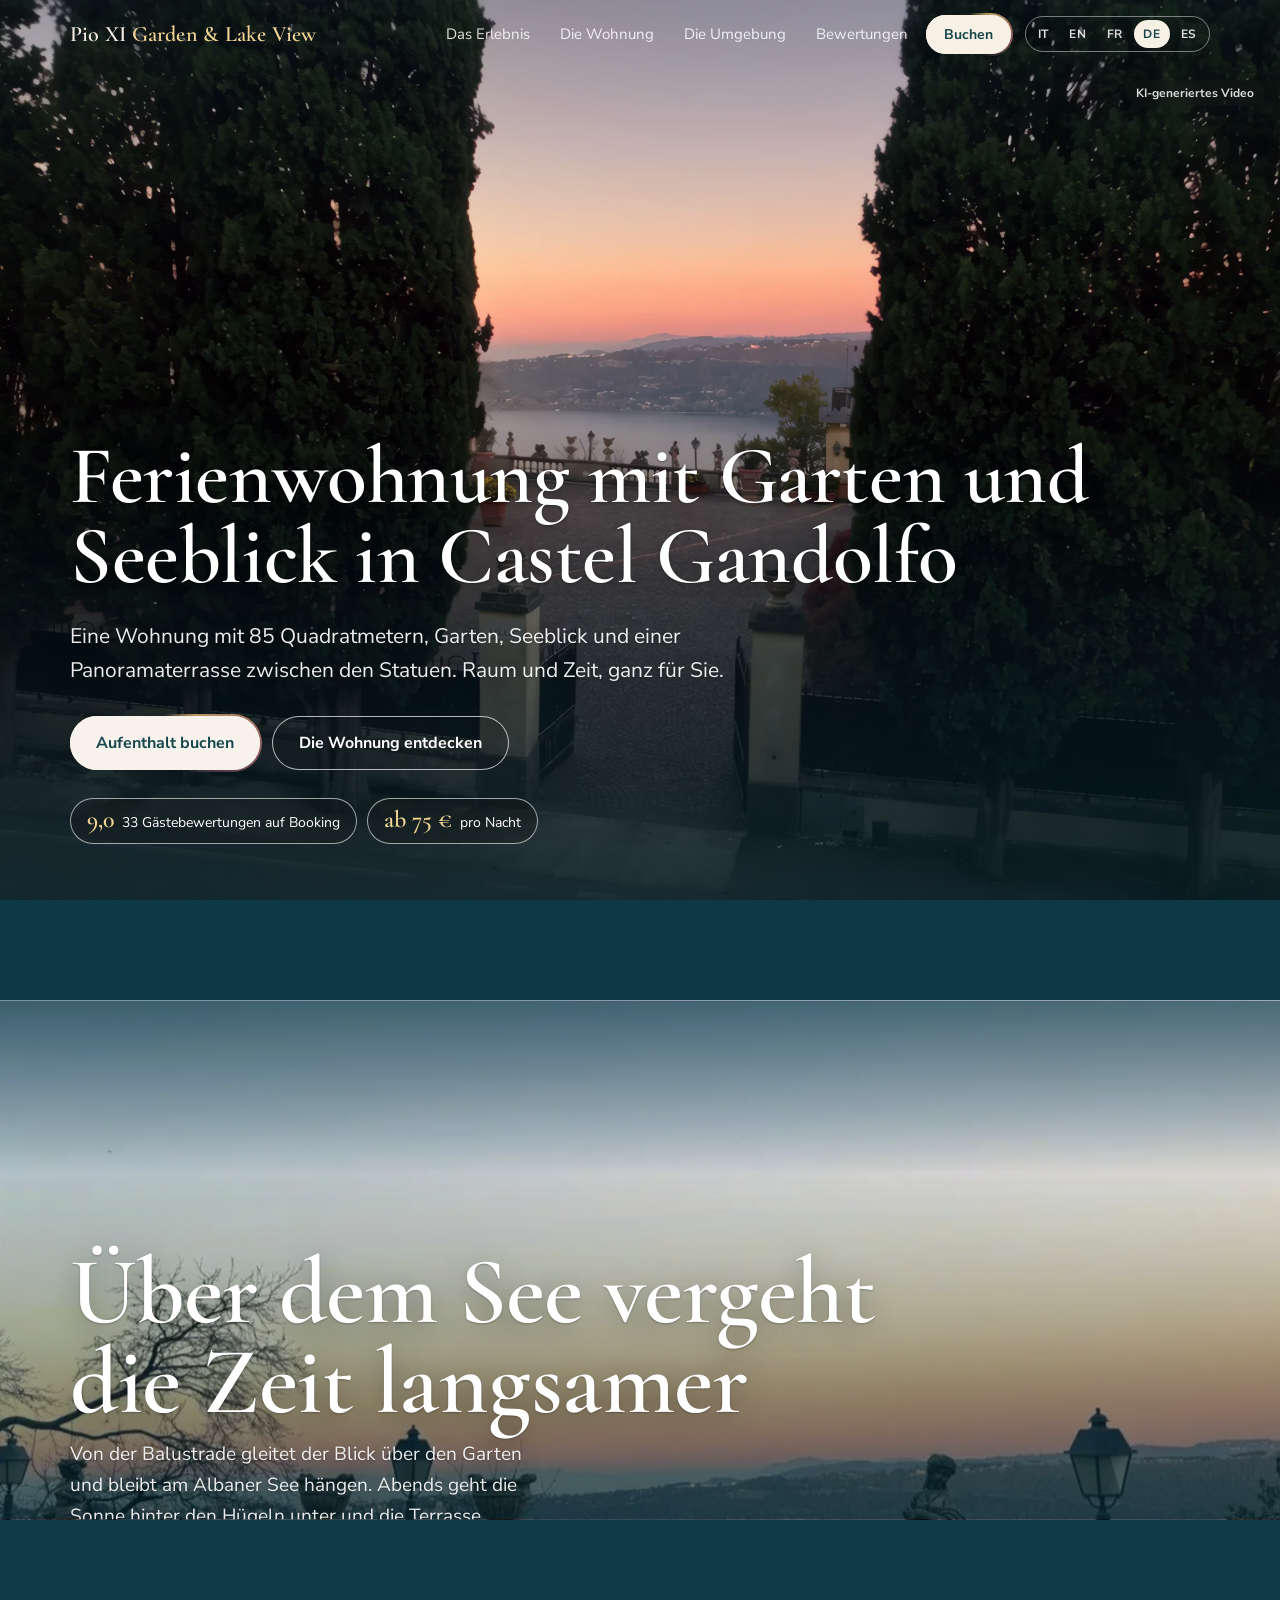
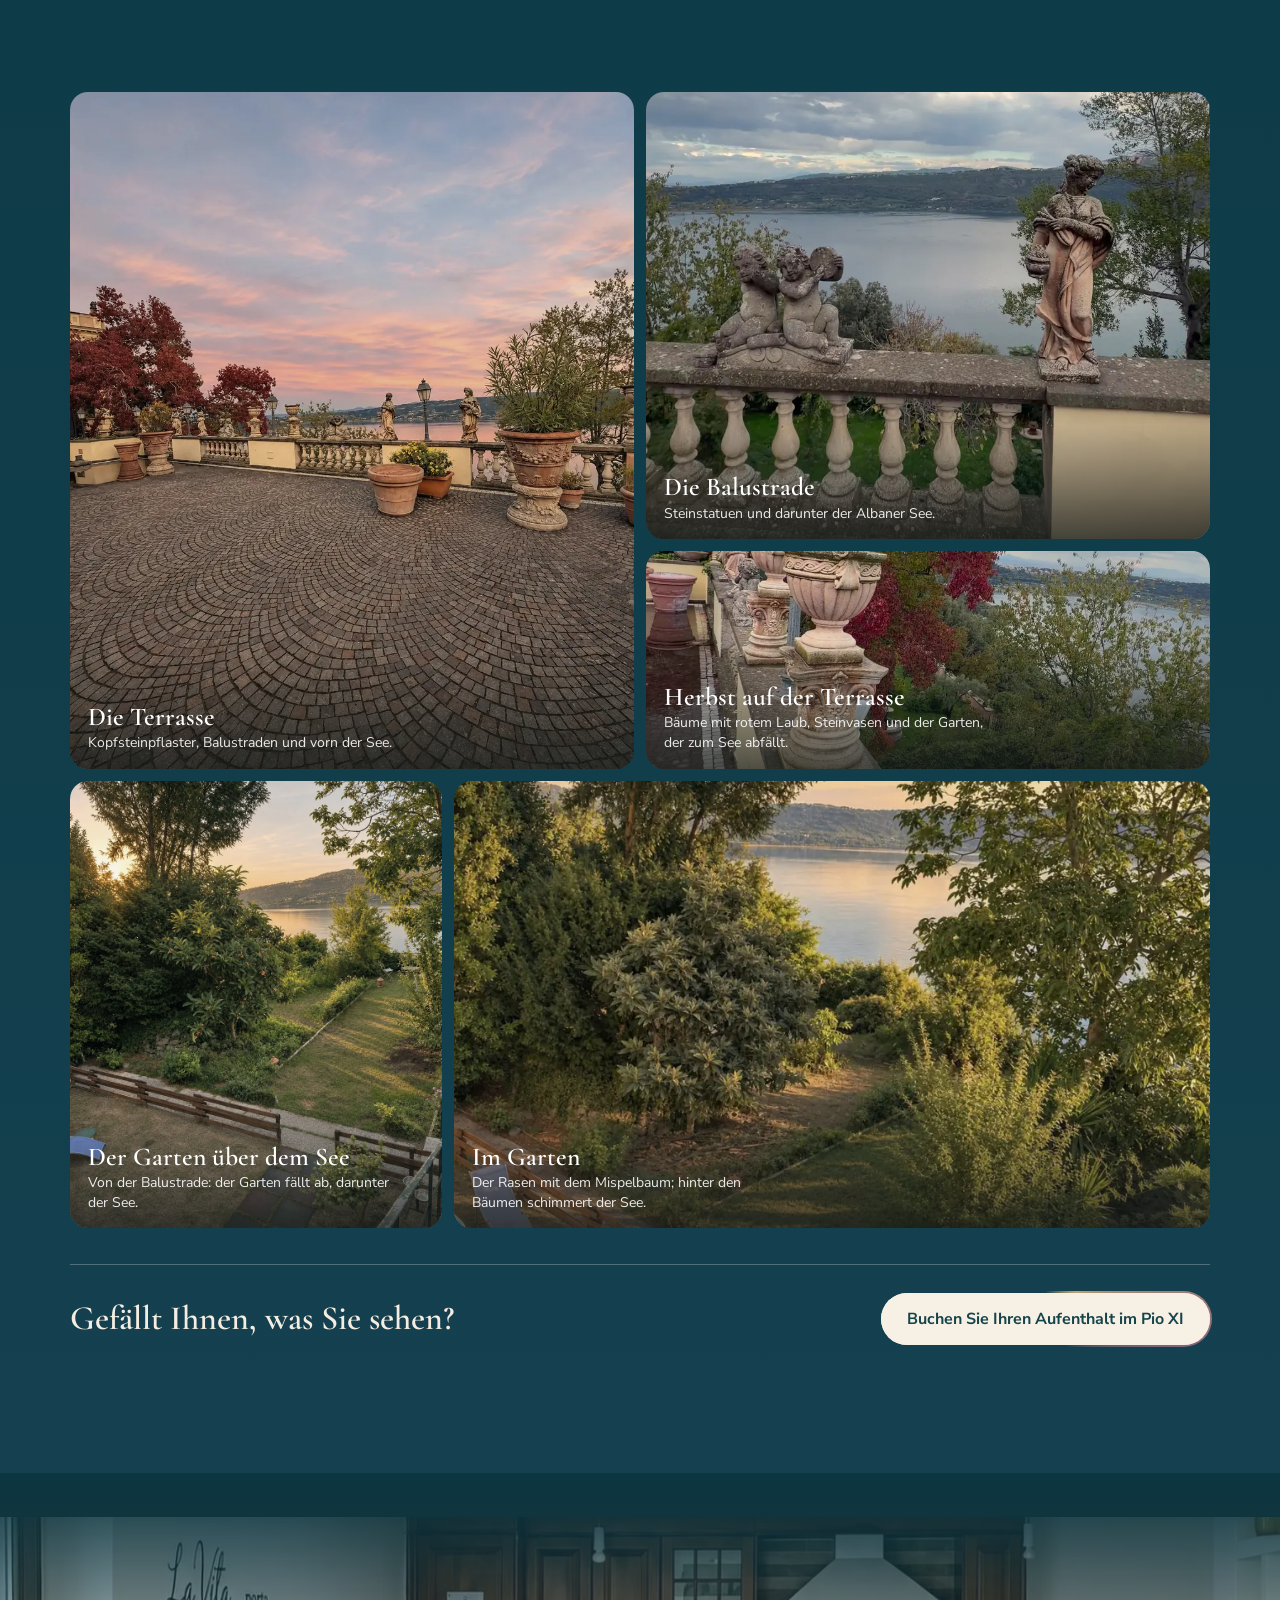
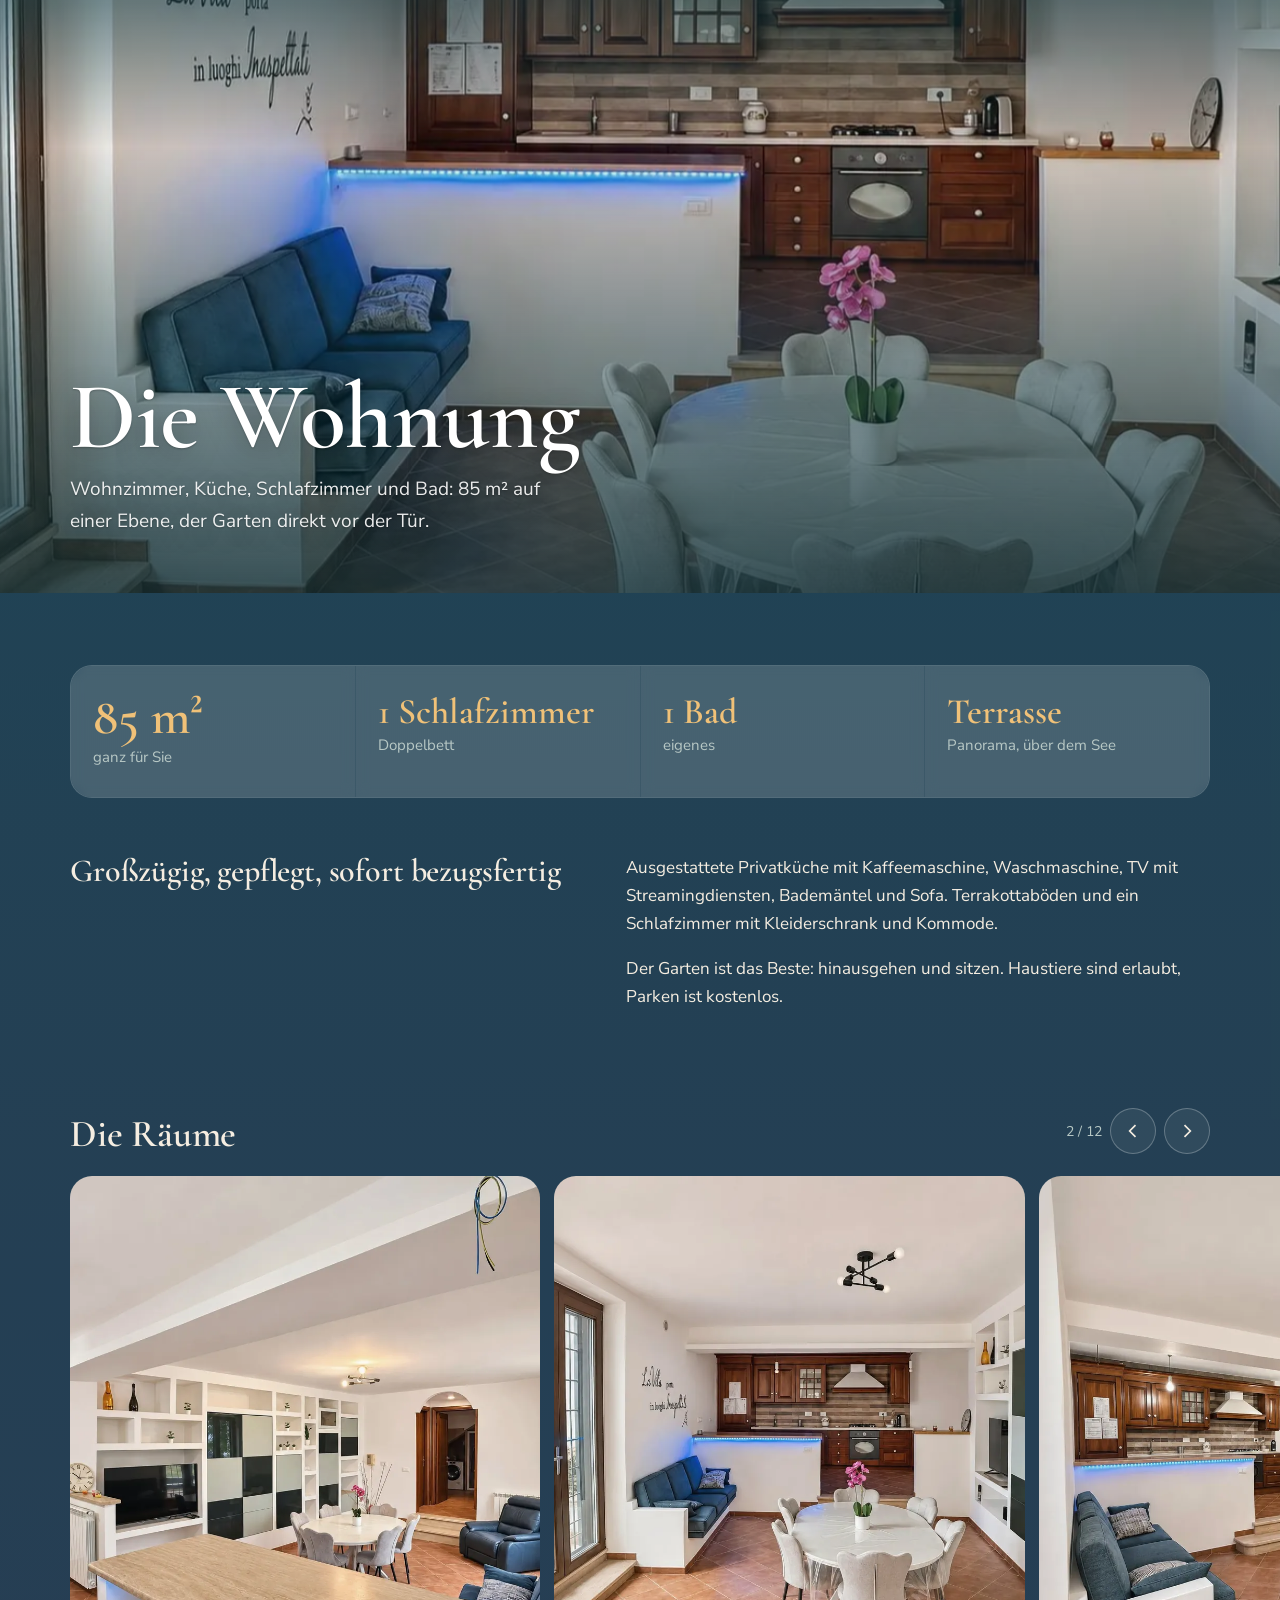
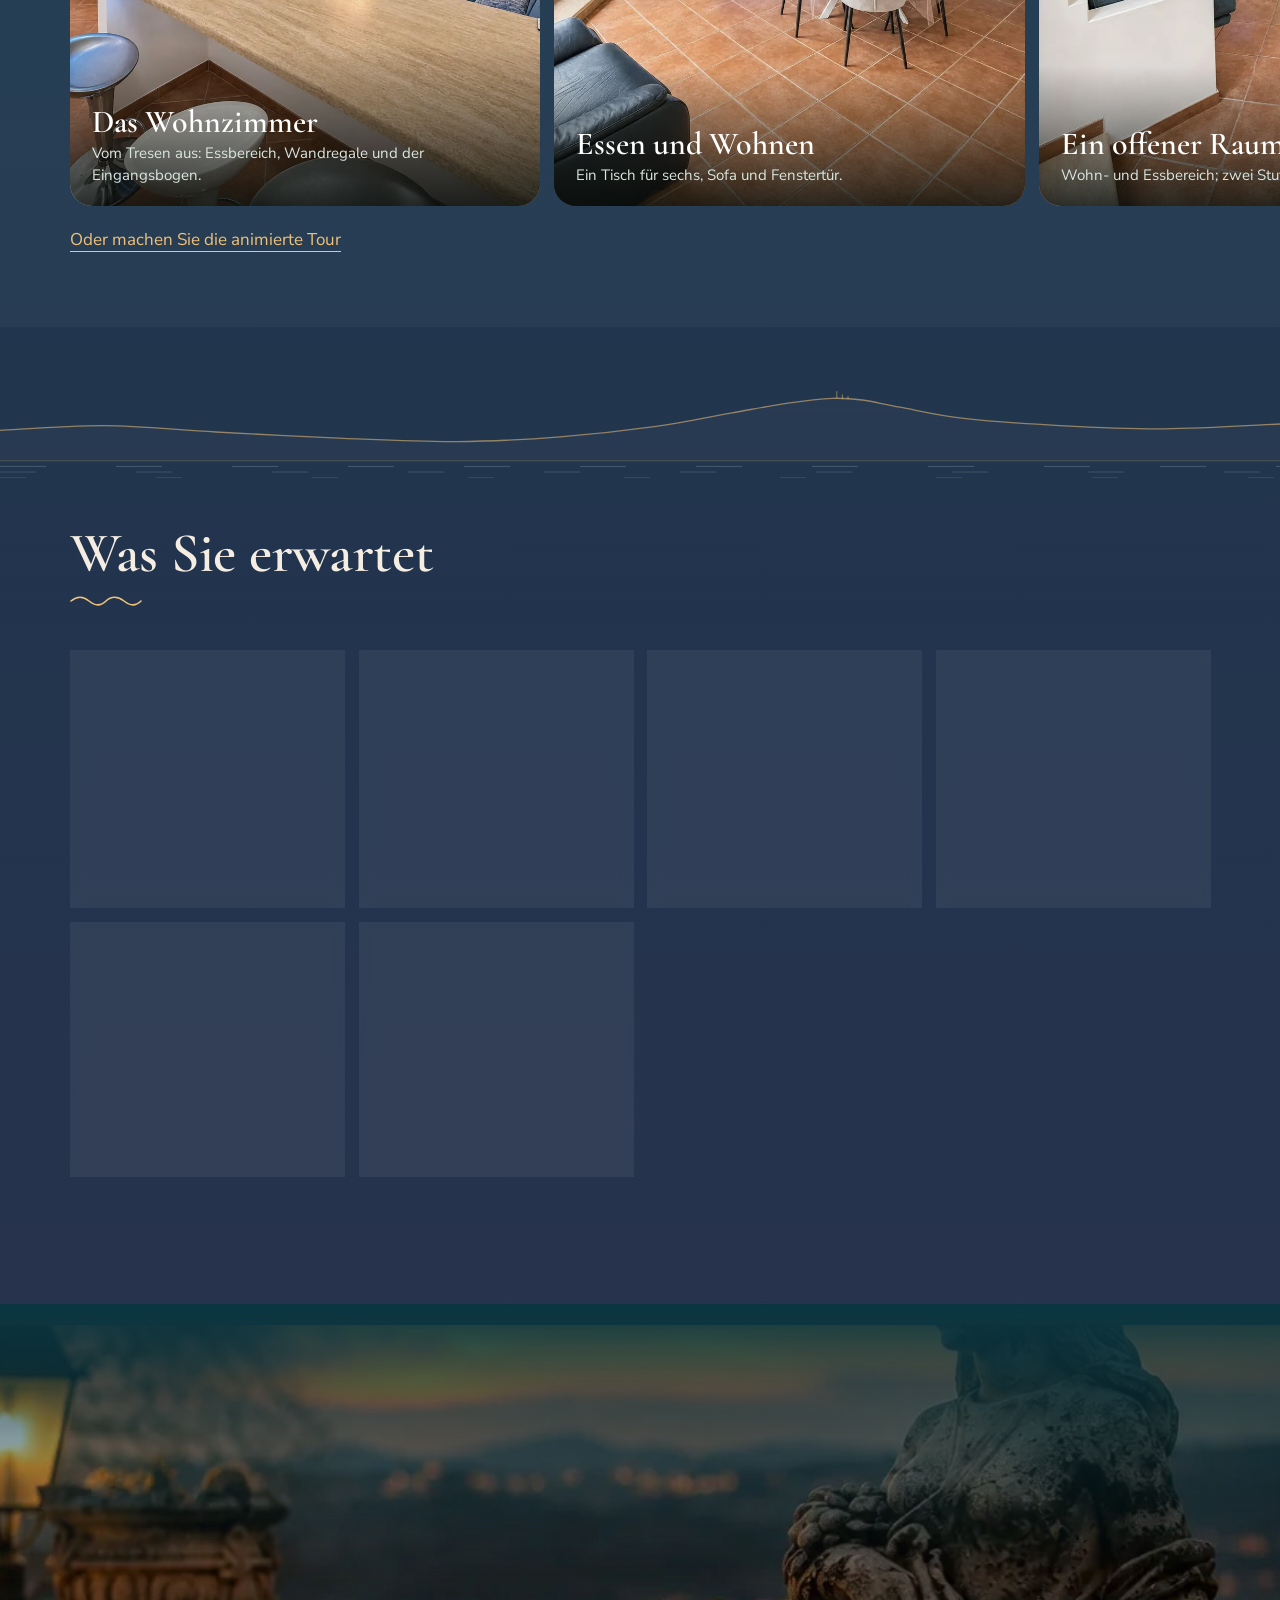
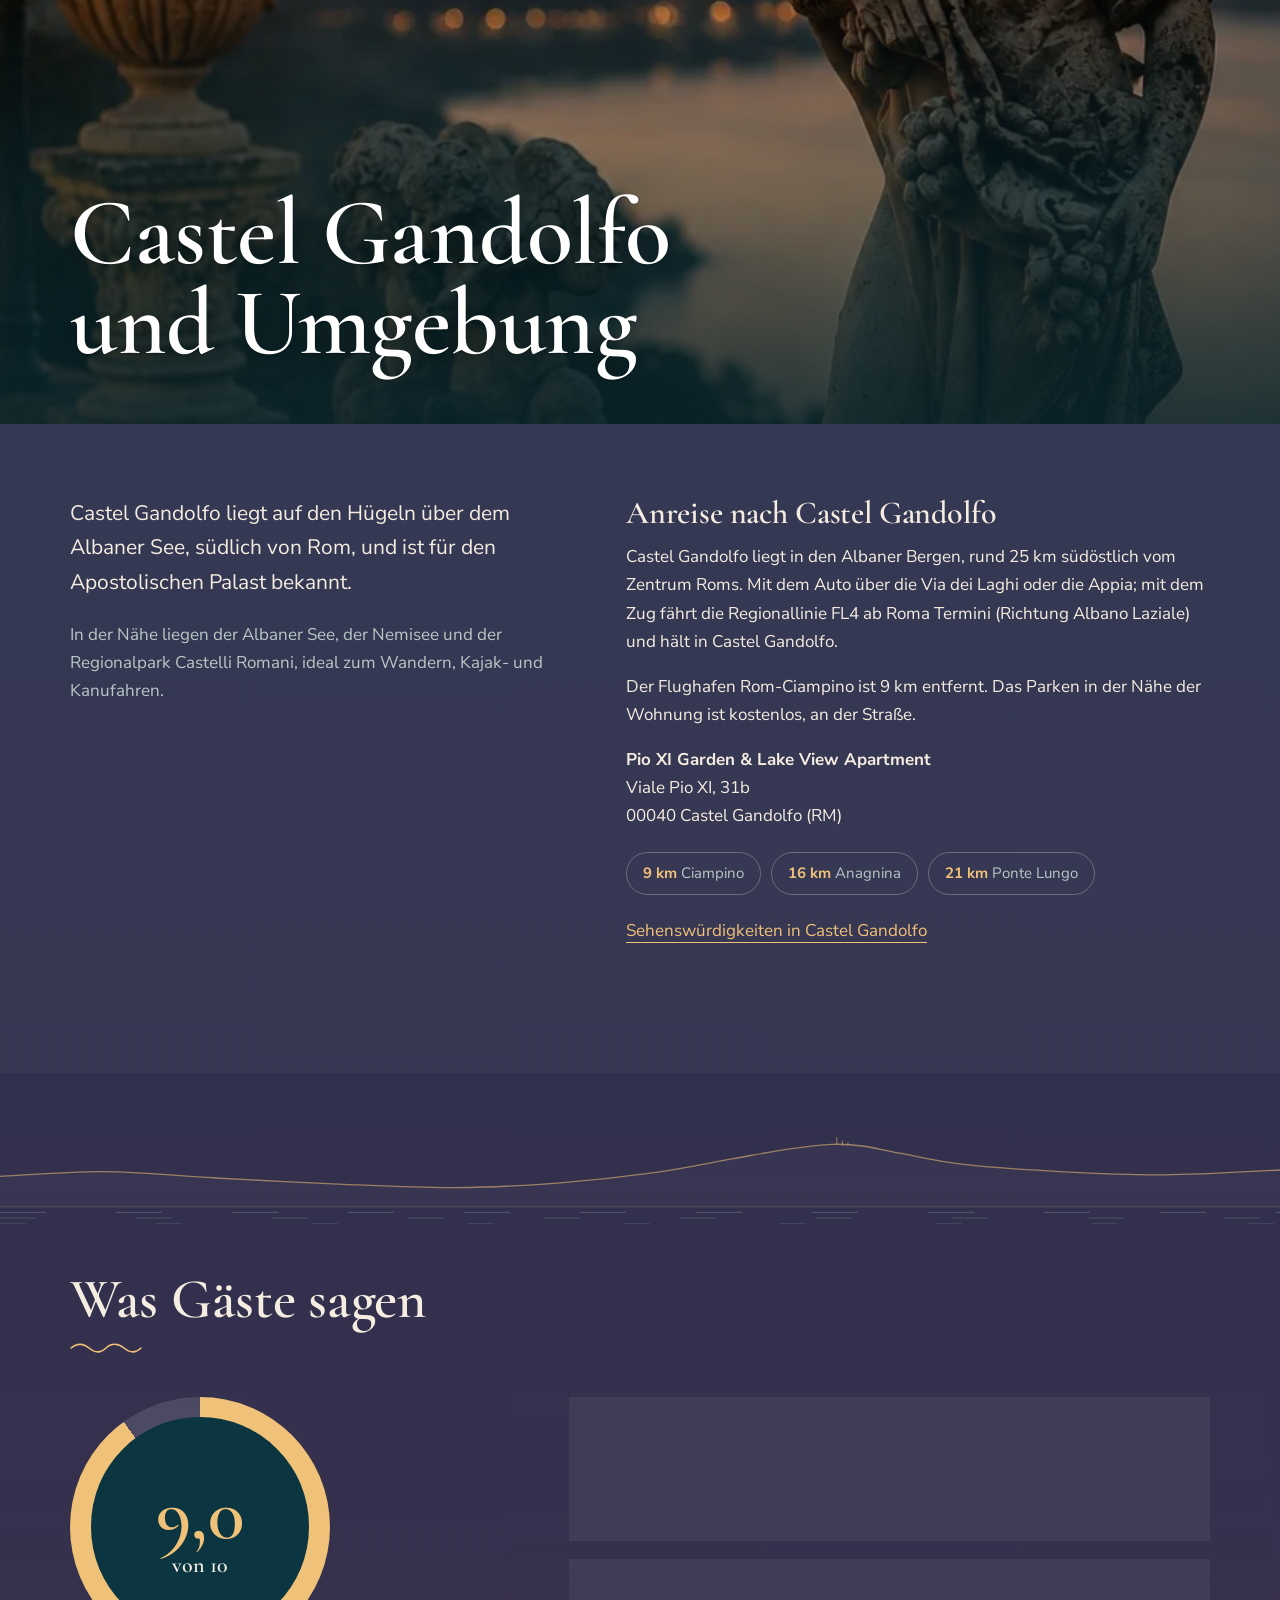
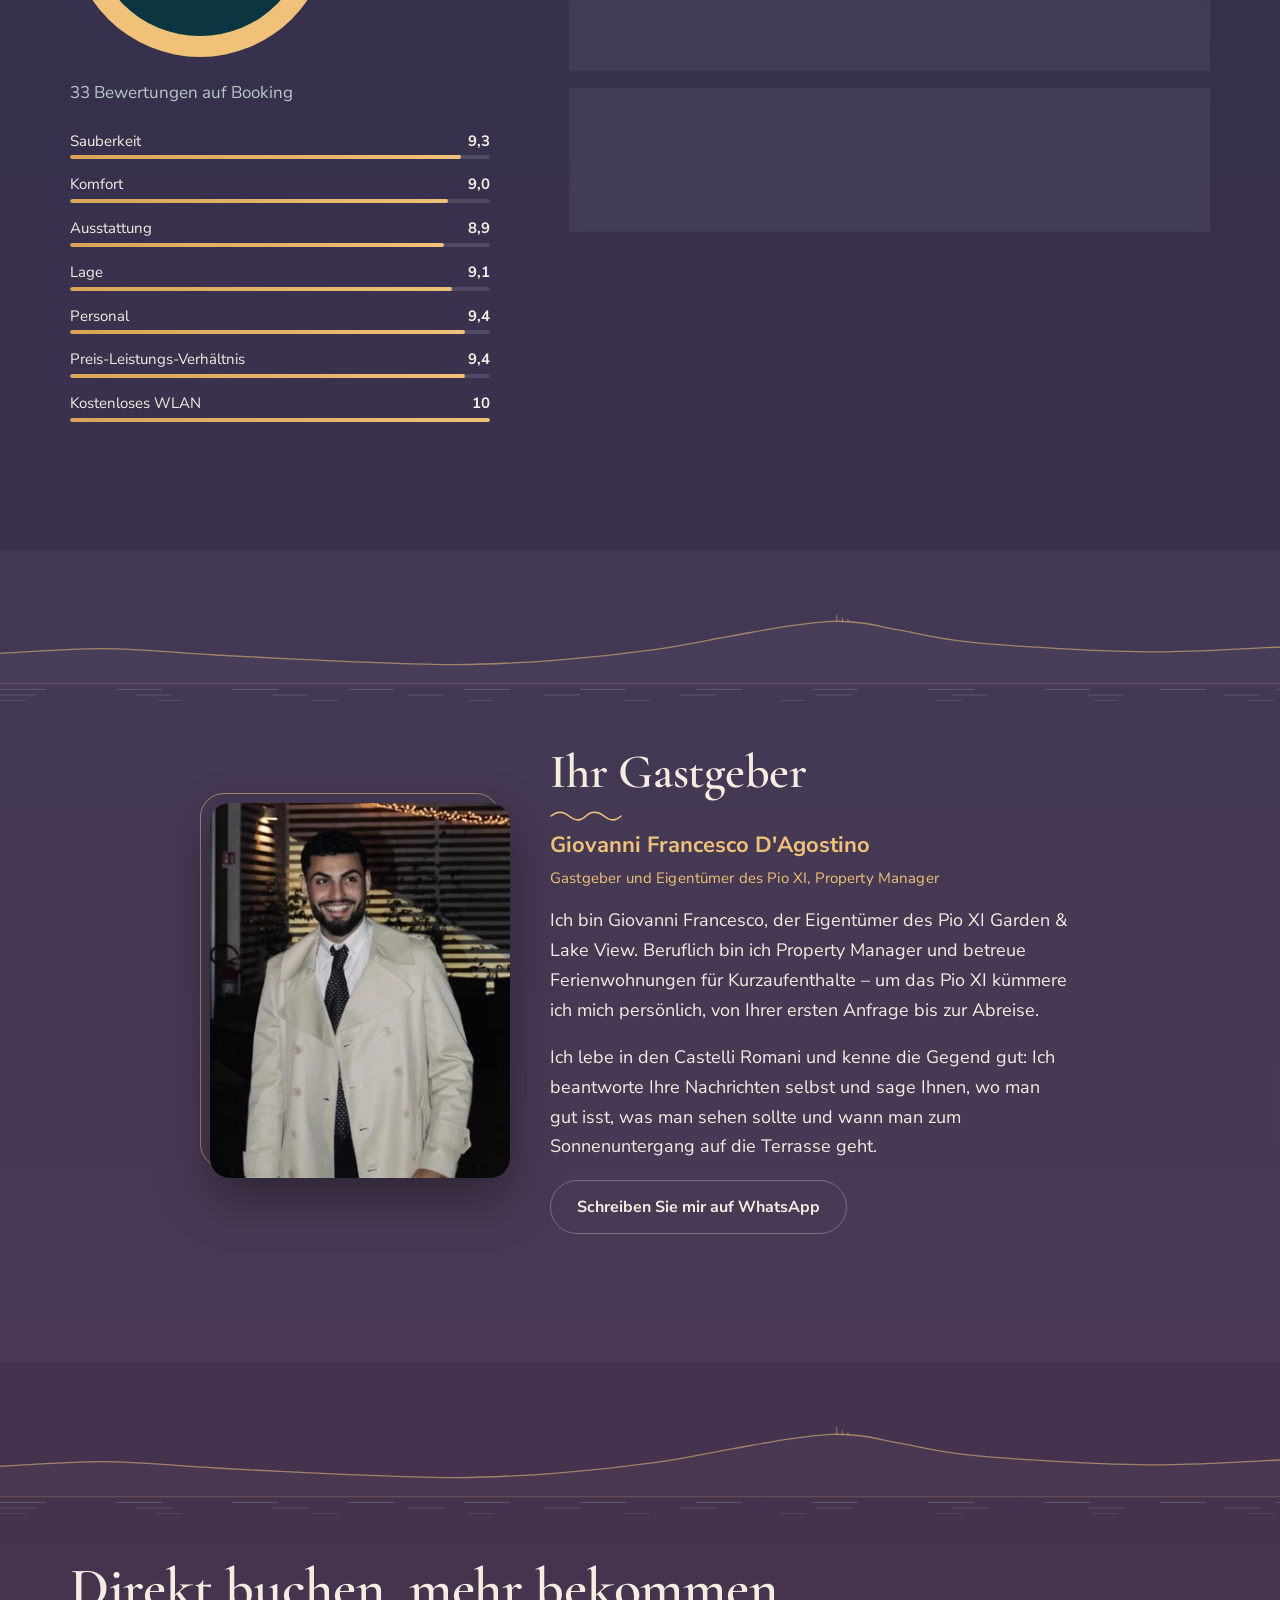
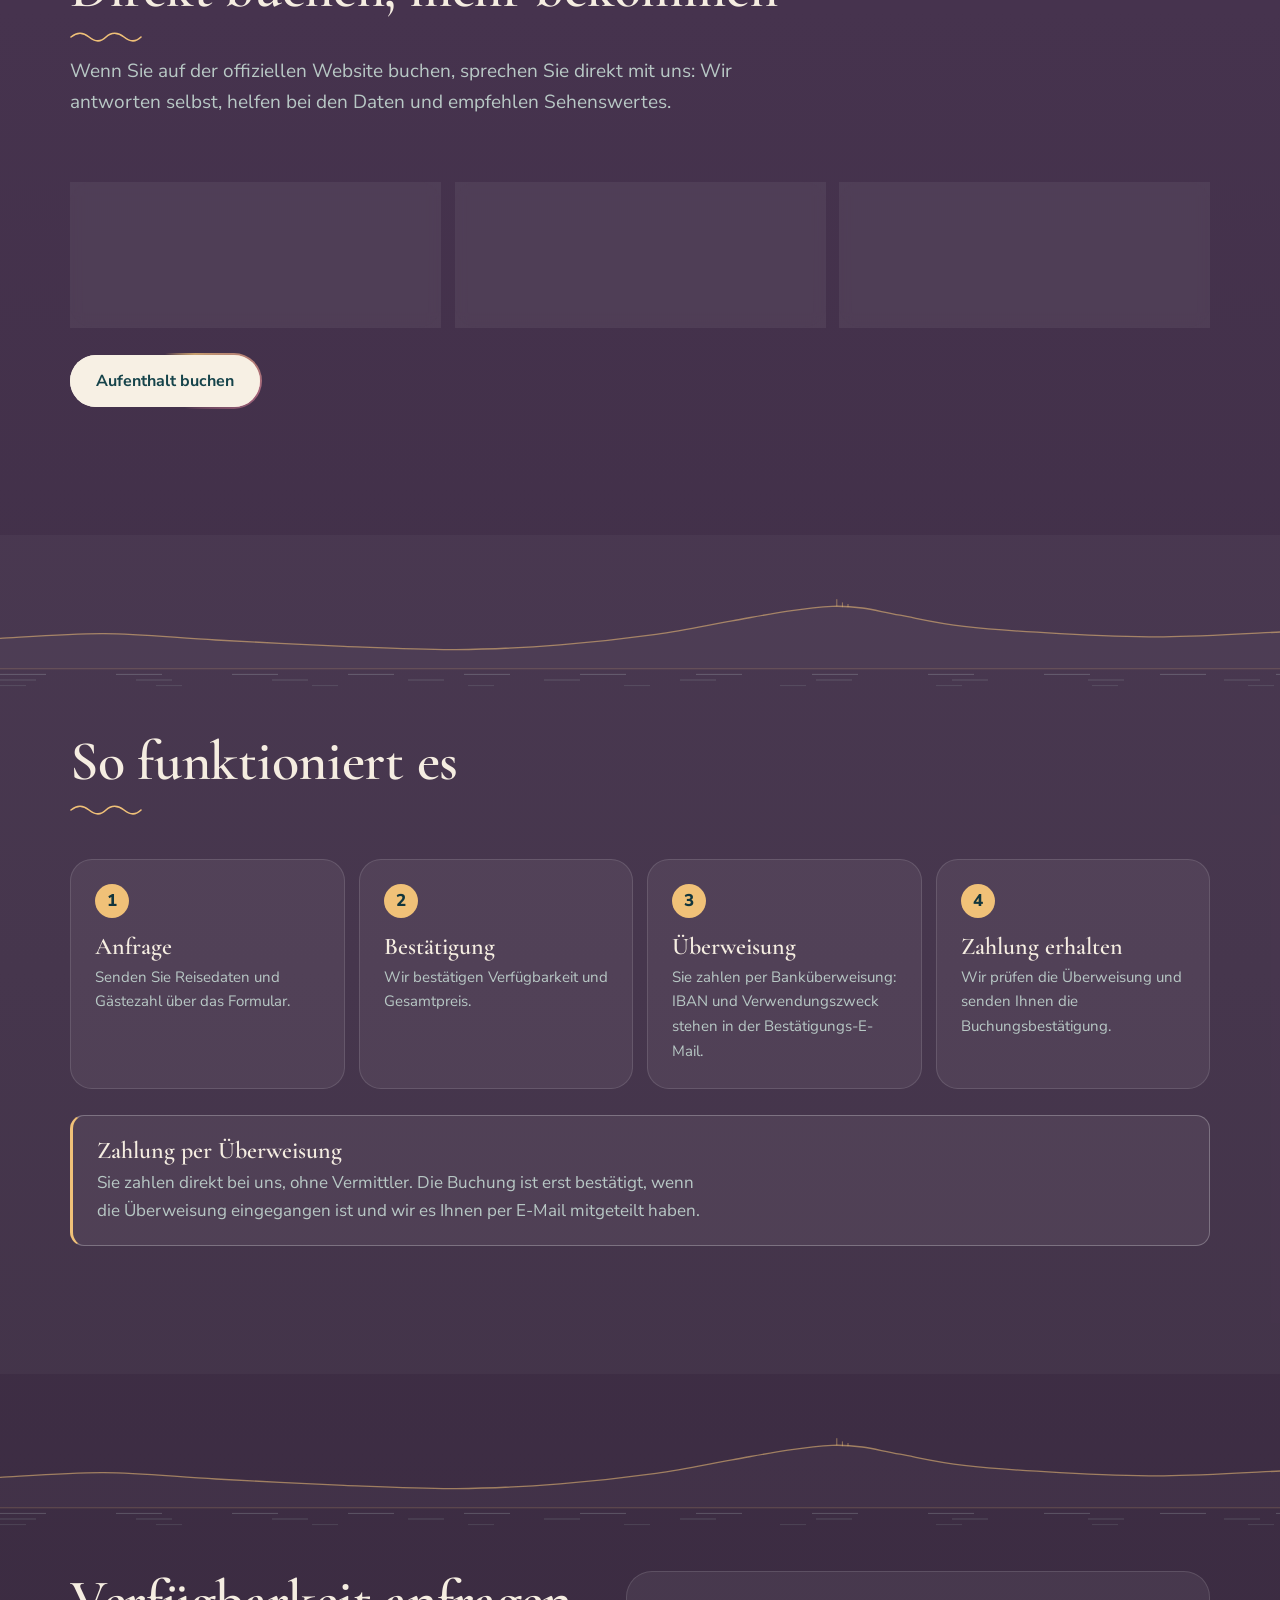
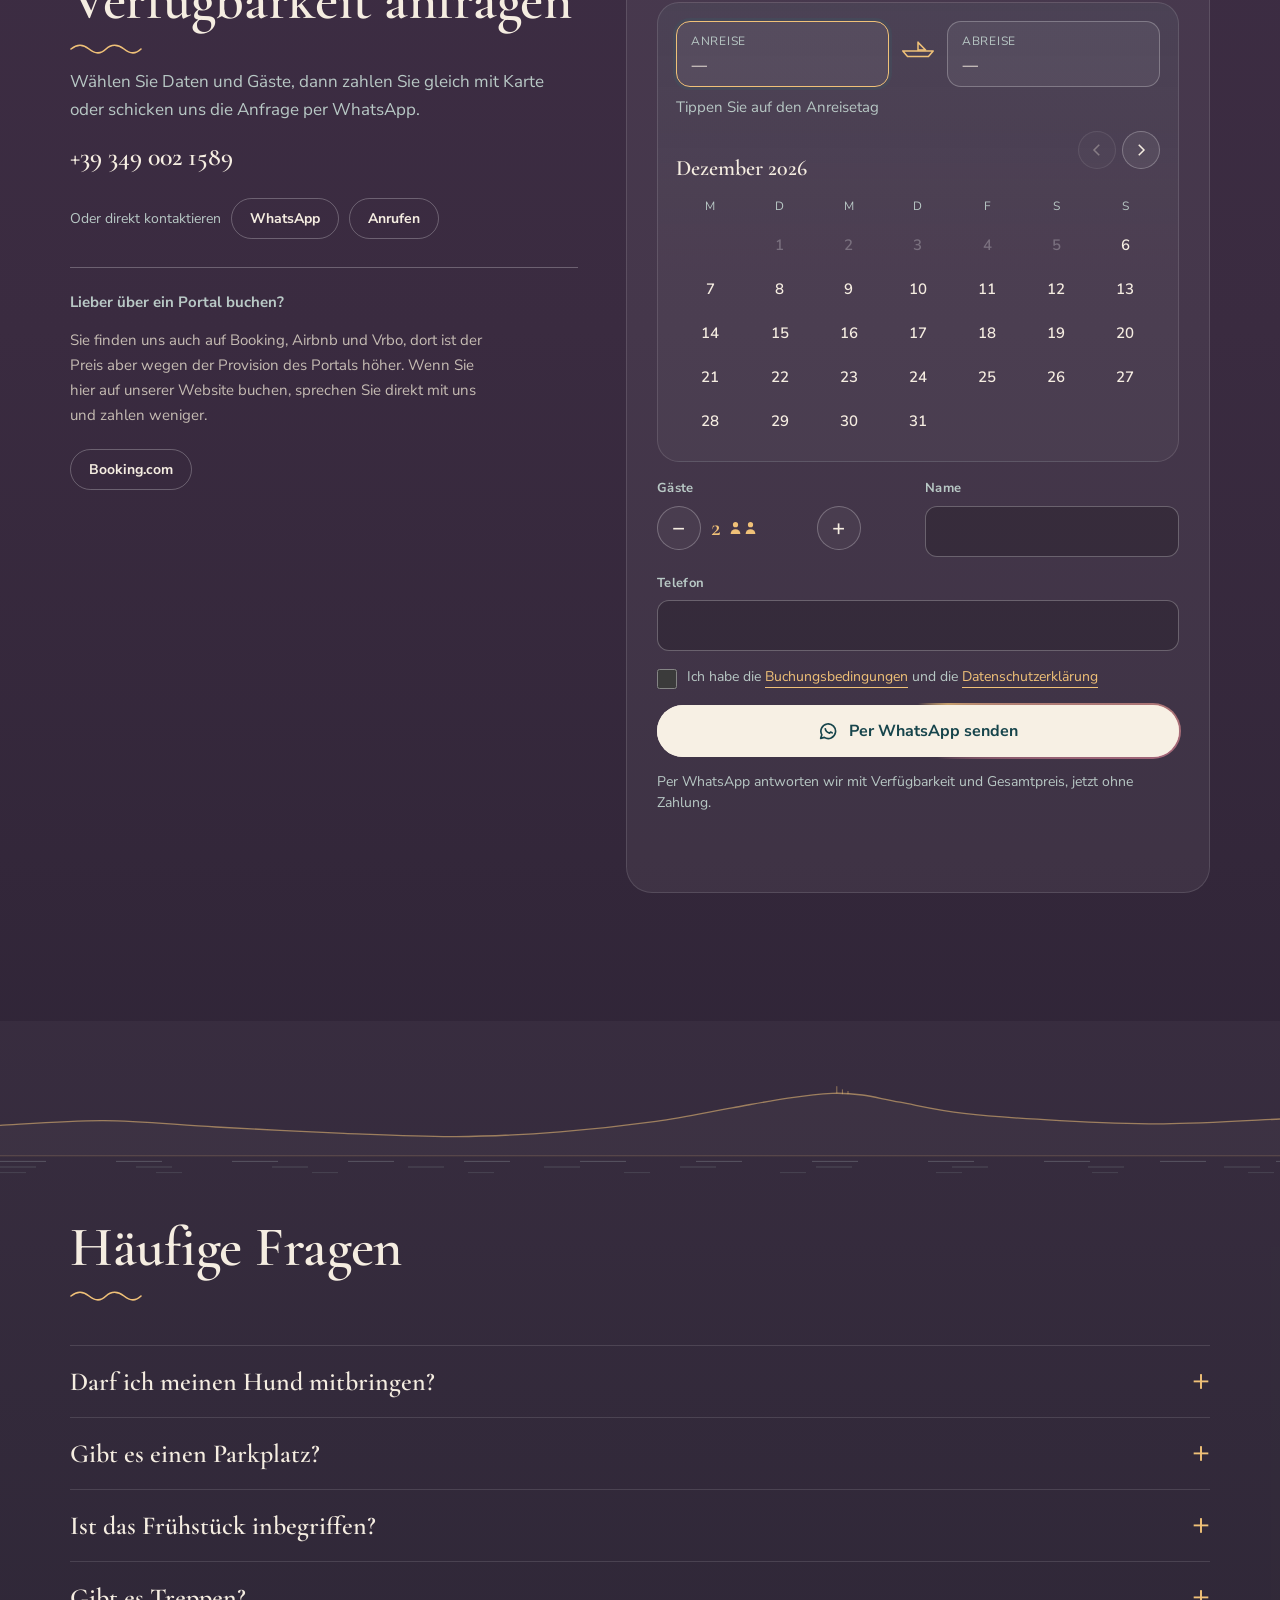
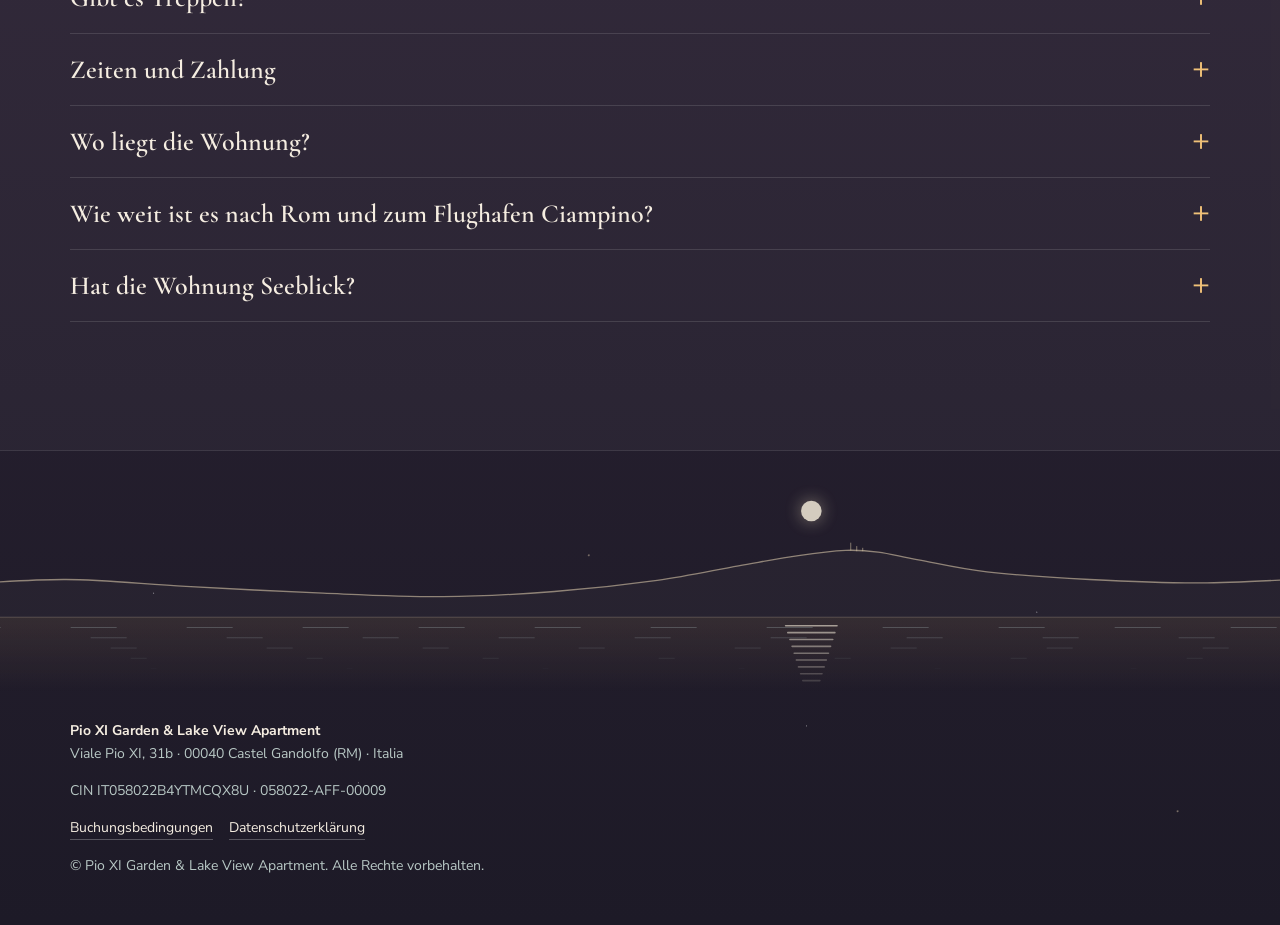
==== de/index.html @ c9957414 "Stripe: versione API esplicita, riprova con parametri essenziali, errore leggibile per il proprietar" ====
<!doctype html>
<html lang="de">
<head>
<meta charset="utf-8">
<meta name="viewport" content="width=device-width, initial-scale=1, viewport-fit=cover">
<title>Pio XI Garden &amp; Lake View Apartment | Ferienwohnung mit Seeblick in Castel Gandolfo</title>
<script>try{var t=+sessionStorage.getItem("pxs");if(t&&Date.now()-t<6000)document.documentElement.classList.add("splash-in");sessionStorage.removeItem("pxs")}catch(e){}</script>
<meta name="description" content="85 m² Ferienwohnung in Castel Gandolfo mit Garten, Panoramaterrasse und Blick auf den Albaner See. Haustiere erlaubt, gratis Parken, ab 75 €/Nacht.">
<link rel="canonical" href="https://pioxigarden.com/de/">
<link rel="alternate" hreflang="it" href="https://pioxigarden.com/it/">
<link rel="alternate" hreflang="en" href="https://pioxigarden.com/en/">
<link rel="alternate" hreflang="fr" href="https://pioxigarden.com/fr/">
<link rel="alternate" hreflang="de" href="https://pioxigarden.com/de/">
<link rel="alternate" hreflang="es" href="https://pioxigarden.com/es/">
<link rel="alternate" hreflang="x-default" href="https://pioxigarden.com/">
<meta name="robots" content="index,follow,max-image-preview:large">
<meta name="theme-color" content="#17464d">
<meta property="og:type" content="website">
<meta property="og:site_name" content="Pio XI Garden & Lake View Apartment">
<meta property="og:title" content="Pio XI Garden & Lake View Apartment | Ferienwohnung mit Seeblick in Castel Gandolfo">
<meta property="og:description" content="85 m² Ferienwohnung in Castel Gandolfo mit Garten, Panoramaterrasse und Blick auf den Albaner See. Haustiere erlaubt, gratis Parken, ab 75 €/Nacht.">
<meta property="og:url" content="https://pioxigarden.com/de/">
<meta property="og:image" content="https://pioxigarden.com/assets/img/og.jpg">
<meta property="og:image:width" content="1200"><meta property="og:image:height" content="630">
<meta property="og:locale" content="de_DE">
<meta name="twitter:card" content="summary_large_image">
<link rel="preload" as="image" type="image/webp" media="(max-width:700px)" href="../assets/cine/m/f001.webp" fetchpriority="high">
<link rel="preload" as="image" type="image/webp" media="(min-width:701px)" href="../assets/cine/d/f001.webp" fetchpriority="high">
<link rel="preconnect" href="https://fonts.googleapis.com"><link rel="preconnect" href="https://fonts.gstatic.com" crossorigin>
<link rel="stylesheet" href="https://fonts.googleapis.com/css2?family=Cormorant+Garamond:wght@500;600&family=Nunito+Sans:ital,wght@0,400;0,700;0,800;1,400&display=swap">
<link rel="stylesheet" href="../assets/site.css?v=03c379cd">
<script type="application/ld+json">{"@context": "https://schema.org", "@graph": [{"@type": "LodgingBusiness", "@id": "https://pioxigarden.com/de/#lodging", "name": "Pio XI Garden & Lake View Apartment", "url": "https://pioxigarden.com/de/", "description": "85 m² Ferienwohnung in Castel Gandolfo mit Garten, Panoramaterrasse und Blick auf den Albaner See. Haustiere erlaubt, gratis Parken, ab 75 €/Nacht.", "inLanguage": "de", "image": ["https://pioxigarden.com/assets/img/lago-1400.webp", "https://pioxigarden.com/assets/img/soggiorno-1400.webp", "https://pioxigarden.com/assets/img/soggiorno-2-1400.webp", "https://pioxigarden.com/assets/img/soggiorno-3-1400.webp", "https://pioxigarden.com/assets/img/ingresso-1400.webp", "https://pioxigarden.com/assets/img/cucina-1400.webp", "https://pioxigarden.com/assets/img/cucina-2-1400.webp", "https://pioxigarden.com/assets/img/camera-1400.webp", "https://pioxigarden.com/assets/img/camera-2-1400.webp", "https://pioxigarden.com/assets/img/camera-3-1400.webp", "https://pioxigarden.com/assets/img/bagno-1055.webp", "https://pioxigarden.com/assets/img/terrazza-ampia-1400.webp", "https://pioxigarden.com/assets/img/terrazza-3-1400.webp", "https://pioxigarden.com/assets/img/terrazza-2-1400.webp", "https://pioxigarden.com/assets/img/lago-hero-1400.webp", "https://pioxigarden.com/assets/img/giardino-1400.webp", "https://pioxigarden.com/assets/img/pranzo-1400.webp", "https://pioxigarden.com/assets/img/idromassaggio-1400.webp", "https://pioxigarden.com/assets/img/divano-1400.webp"], "address": {"@type": "PostalAddress", "streetAddress": "Viale Pio XI, 31b", "addressLocality": "Castel Gandolfo", "addressRegion": "RM", "postalCode": "00040", "addressCountry": "IT"}, "priceRange": "from 75 EUR", "petsAllowed": true, "checkinTime": "14:00", "checkoutTime": "11:00", "identifier": "IT058022B4YTMCQX8U", "amenityFeature": [{"@type": "LocationFeatureSpecification", "name": "Garden", "value": true}, {"@type": "LocationFeatureSpecification", "name": "Panoramic terrace", "value": true}, {"@type": "LocationFeatureSpecification", "name": "Lake view", "value": true}, {"@type": "LocationFeatureSpecification", "name": "Private kitchen", "value": true}, {"@type": "LocationFeatureSpecification", "name": "Washing machine", "value": true}, {"@type": "LocationFeatureSpecification", "name": "Coffee machine", "value": true}, {"@type": "LocationFeatureSpecification", "name": "Free Wi-Fi", "value": true}, {"@type": "LocationFeatureSpecification", "name": "Free street parking", "value": true}, {"@type": "LocationFeatureSpecification", "name": "Pets allowed", "value": true}, {"@type": "LocationFeatureSpecification", "name": "Hot tub (shared)", "value": true}], "containsPlace": {"@type": "Apartment", "name": "Pio XI Garden & Lake View Apartment", "floorSize": {"@type": "QuantitativeValue", "value": 85, "unitCode": "MTK"}, "numberOfBedrooms": 1, "numberOfBathroomsTotal": 1, "petsAllowed": true}, "areaServed": {"@type": "City", "name": "Castel Gandolfo"}, "telephone": "+393490021589", "alternateName": ["Pio XI Garden and Lake View Apartment", "Pio XI Garden", "Pio XI Castel Gandolfo"], "hasMap": "https://www.google.com/maps/search/?api=1&query=Viale+Pio+XI+31b+00040+Castel+Gandolfo", "knowsLanguage": ["it", "en", "fr", "de", "es"], "sameAs": ["https://www.booking.com/searchresults.html?ss=Pio%20XI%20Garden%20%26%20Lake%20View%20Apartment%2C%20Castel%20Gandolfo"], "aggregateRating": {"@type": "AggregateRating", "ratingValue": 9.0, "bestRating": 10, "worstRating": 1, "reviewCount": 33}}, {"@type": "FAQPage", "inLanguage": "de", "mainEntity": [{"@type": "Question", "name": "Darf ich meinen Hund mitbringen?", "acceptedAnswer": {"@type": "Answer", "text": "Ja, Haustiere sind erlaubt. Nennen Sie uns Art und Größe in Ihrer Anfrage."}}, {"@type": "Question", "name": "Gibt es einen Parkplatz?", "acceptedAnswer": {"@type": "Answer", "text": "Ja, kostenlos, an der Straße."}}, {"@type": "Question", "name": "Ist das Frühstück inbegriffen?", "acceptedAnswer": {"@type": "Answer", "text": "Nein. Es gibt eine Privatküche, und im Ort finden Sie Cafés und Bäckereien."}}, {"@type": "Question", "name": "Gibt es Treppen?", "acceptedAnswer": {"@type": "Answer", "text": "Ja, zur Wohnung führen mehrere Treppen. Wenn Sie mit schwerem Gepäck reisen oder eingeschränkt mobil sind, schreiben Sie uns bitte vorher."}}, {"@type": "Question", "name": "Zeiten und Zahlung", "acceptedAnswer": {"@type": "Answer", "text": "Check-in 14:00-16:00 Uhr, Check-out 8:00-11:00 Uhr. Sie zahlen per Banküberweisung nach unserer Bestätigung."}}, {"@type": "Question", "name": "Wo liegt die Wohnung?", "acceptedAnswer": {"@type": "Answer", "text": "Im Viale Pio XI 31b in Castel Gandolfo (Rom), auf den Hügeln über dem Albaner See, südlich von Rom."}}, {"@type": "Question", "name": "Wie weit ist es nach Rom und zum Flughafen Ciampino?", "acceptedAnswer": {"@type": "Answer", "text": "Das Zentrum von Rom ist etwa 25 km entfernt. Der Flughafen Rom-Ciampino liegt 9 km entfernt, die Metro Anagnina 16 km und die Metro Ponte Lungo 21 km."}}, {"@type": "Question", "name": "Hat die Wohnung Seeblick?", "acceptedAnswer": {"@type": "Answer", "text": "Ja. Vom Haus aus sieht man den Albaner See; dazu gibt es einen Garten, und die Panoramaterrasse mit Statuen blickt auf den See."}}]}, {"@type": "WebSite", "@id": "https://pioxigarden.com/#website", "name": "Pio XI Garden & Lake View Apartment", "alternateName": "Pio XI Garden", "url": "https://pioxigarden.com/", "inLanguage": ["it", "en", "fr", "de", "es"]}]}</script>
</head>
<body>
<a class="skip" href="#main">Zum Inhalt springen</a>
<header class="top"><div class="wrap"><a class="logo" href="./index.html">Pio XI <i>Garden &amp; Lake View</i></a>
<nav aria-label="Menu"><a class="l" href="./index.html#esperienza">Das Erlebnis</a><a class="l" href="./index.html#casa">Die Wohnung</a><a class="l" href="./index.html#dintorni">Die Umgebung</a><a class="l" href="./index.html#recensioni">Bewertungen</a><a class="btn s hide-s" href="./index.html#contatti">Buchen</a><div class="langs" role="group" aria-label="Sprache"><a href="../it/index.html" hreflang="it" lang="it" title="Italiano">IT</a><a href="../en/index.html" hreflang="en" lang="en" title="English">EN</a><a href="../fr/index.html" hreflang="fr" lang="fr" title="Français">FR</a><a href="../de/index.html" hreflang="de" lang="de" title="Deutsch" aria-current="page">DE</a><a href="../es/index.html" hreflang="es" lang="es" title="Español">ES</a></div></nav></div></header>
<main id="main">
<div class="hero cine cine-end hv" id="cine" style="--hd:var(--vh,100svh)">
<div class="cine-st">
<picture class="hbg"><source media="(max-width:700px)" type="image/webp" srcset="../assets/cine/m/f001.webp"><img src="../assets/cine/d/f001.webp" width="1152" height="648" alt="KI-generiertes Video vom Flug über die Terrasse am Albaner See" fetchpriority="high" decoding="async"></picture>
<video class="hv-v" muted loop playsinline autoplay preload="auto" aria-hidden="true" data-d="../assets/media/volo-d.mp4" data-m="../assets/media/volo-m.mp4"></video>
<p class="cine-note">KI-generiertes Video</p>
<div class="spot" aria-hidden="true"><p class="spot-a">Pio XI<small>Castel Gandolfo · Lago Albano</small></p><p class="spot-b">Tauchen Sie ein in den Zauber des Sees</p></div>
<div class="wrap cine-txt">
<h1><span><b>Ferienwohnung mit Garten und Seeblick in Castel Gandolfo</b></span></h1>
<p class="lead">Eine Wohnung mit 85 Quadratmetern, Garten, Seeblick und einer Panoramaterrasse zwischen den Statuen. Raum und Zeit, ganz für Sie.</p>
<div class="acts"><a class="btn" href="#contatti">Aufenthalt buchen</a><a class="btn g" href="#esperienza">Die Wohnung entdecken</a></div>
<div class="chips"><div class="chip"><b>9,0</b><span>33 Gästebewertungen auf Booking</span></div><div class="chip"><b>ab 75 €</b><span>pro Nacht</span></div></div>
</div></div></div>
<section class="exp has-band" id="esperienza"><div class="band"><img data-k="band-lago" src="../assets/img/lago-900.jpg" srcset="../assets/img/lago-480.webp 480w, ../assets/img/lago-900.webp 900w, ../assets/img/lago-1400.webp 1400w, ../assets/img/lago-1600.webp 1600w" sizes="100vw" width="1600" height="899" alt="Terrasse mit Statuen und Laternen über dem Albaner See in der Dämmerung" loading="lazy" decoding="async" style="object-position:50% 55%"><div class="wrap band-t"><h2>Über dem See vergeht die Zeit langsamer</h2><p>Von der Balustrade gleitet der Blick über den Garten und bleibt am Albaner See hängen. Abends geht die Sonne hinter den Hügeln unter und die Terrasse leuchtet golden.</p></div></div><div class="wrap">
<div class="exg" id="exg"><figure class="ex ex0"><button type="button" class="ex-b" data-i="0" aria-label="Die Terrasse"><img data-k="terrazza-ampia" src="../assets/img/terrazza-ampia-900.jpg" srcset="../assets/img/terrazza-ampia-480.webp 480w, ../assets/img/terrazza-ampia-900.webp 900w, ../assets/img/terrazza-ampia-1400.webp 1400w, ../assets/img/terrazza-ampia-1744.webp 1744w" sizes="(max-width:700px) 92vw, 50vw" width="1744" height="2336" alt="Große gepflasterte Terrasse mit Balustraden und roten Bäumen, See dahinter" loading="lazy" decoding="async" style="object-position:50% 58%"></button><figcaption><b>Die Terrasse</b><span>Kopfsteinpflaster, Balustraden und vorn der See.</span></figcaption></figure><figure class="ex ex1"><button type="button" class="ex-b" data-i="1" aria-label="Die Balustrade"><img data-k="terrazza-3" src="../assets/img/terrazza-3-900.jpg" srcset="../assets/img/terrazza-3-480.webp 480w, ../assets/img/terrazza-3-900.webp 900w, ../assets/img/terrazza-3-1400.webp 1400w, ../assets/img/terrazza-3-1849.webp 1849w" sizes="(max-width:700px) 92vw, 50vw" width="1849" height="2400" alt="Balustrade mit Steinstatuen über dem Albaner See" loading="lazy" decoding="async" style="object-position:50% 45%"></button><figcaption><b>Die Balustrade</b><span>Steinstatuen und darunter der Albaner See.</span></figcaption></figure><figure class="ex ex2"><button type="button" class="ex-b" data-i="2" aria-label="Herbst auf der Terrasse"><img data-k="terrazza-2" src="../assets/img/terrazza-2-900.jpg" srcset="../assets/img/terrazza-2-480.webp 480w, ../assets/img/terrazza-2-900.webp 900w, ../assets/img/terrazza-2-1400.webp 1400w, ../assets/img/terrazza-2-1588.webp 1588w" sizes="(max-width:700px) 92vw, 50vw" width="1588" height="2400" alt="Terrasse mit rot belaubten Bäumen, Steinvasen und Blick auf Garten und See" loading="lazy" decoding="async" style="object-position:40% 55%"></button><figcaption><b>Herbst auf der Terrasse</b><span>Bäume mit rotem Laub, Steinvasen und der Garten, der zum See abfällt.</span></figcaption></figure><figure class="ex ex3"><button type="button" class="ex-b" data-i="3" aria-label="Der Garten über dem See"><img data-k="lago-hero" src="../assets/img/lago-hero-900.jpg" srcset="../assets/img/lago-hero-480.webp 480w, ../assets/img/lago-hero-900.webp 900w, ../assets/img/lago-hero-1400.webp 1400w, ../assets/img/lago-hero-1744.webp 1744w" sizes="(max-width:700px) 92vw, 50vw" width="1744" height="2336" alt="Der Garten, der zum Albaner See abfällt, von der Balustrade aus" loading="lazy" decoding="async" style="object-position:62% 45%"></button><figcaption><b>Der Garten über dem See</b><span>Von der Balustrade: der Garten fällt ab, darunter der See.</span></figcaption></figure><figure class="ex ex4"><button type="button" class="ex-b" data-i="4" aria-label="Im Garten"><img data-k="giardino" src="../assets/img/giardino-900.jpg" srcset="../assets/img/giardino-480.webp 480w, ../assets/img/giardino-900.webp 900w, ../assets/img/giardino-1400.webp 1400w, ../assets/img/giardino-1744.webp 1744w" sizes="(max-width:700px) 92vw, 50vw" width="1744" height="2336" alt="Garten mit Rasen und Mispelbaum, dazwischen der See" loading="lazy" decoding="async" style="object-position:50% 50%"></button><figcaption><b>Im Garten</b><span>Der Rasen mit dem Mispelbaum; hinter den Bäumen schimmert der See.</span></figcaption></figure></div>
<div class="nudge"><p>Gefällt Ihnen, was Sie sehen?</p><a class="btn" href="#contatti">Buchen Sie Ihren Aufenthalt im Pio XI</a></div>
</div></section>

<section id="casa" class="alt has-band"><div class="band"><img data-k="band-soggiorno-2" src="../assets/img/soggiorno-2-900.jpg" srcset="../assets/img/soggiorno-2-480.webp 480w, ../assets/img/soggiorno-2-900.webp 900w, ../assets/img/soggiorno-2-1400.webp 1400w, ../assets/img/soggiorno-2-1744.webp 1744w" sizes="100vw" width="1744" height="2336" alt="Essbereich mit weißem ovalem Tisch und grauen Stühlen, blaues Sofa, Küche dahinter" loading="lazy" decoding="async" style="object-position:45% 56%"><div class="wrap band-t"><h2>Die Wohnung</h2><p>Wohnzimmer, Küche, Schlafzimmer und Bad: 85 m² auf einer Ebene, der Garten direkt vor der Tür.</p></div></div><div class="wrap">
<div class="facts"><div><b>85 m²</b><span>ganz für Sie</span></div><div><b class="w">1 Schlafzimmer</b><span>Doppelbett</span></div><div><b class="w">1 Bad</b><span>eigenes</span></div><div><b class="w">Terrasse</b><span>Panorama, über dem See</span></div></div>
<div class="two"><h3>Großzügig, gepflegt, sofort bezugsfertig</h3><div><p>Ausgestattete Privatküche mit Kaffeemaschine, Waschmaschine, TV mit Streamingdiensten, Bademäntel und Sofa. Terrakottaböden und ein Schlafzimmer mit Kleiderschrank und Kommode.</p><p>Der Garten ist das Beste: hinausgehen und sitzen. Haustiere sind erlaubt, Parken ist kostenlos.</p></div></div>
</div>
<div class="show" id="foto" aria-label="Die Räume"><div class="wrap show-hd"><h3>Die Räume</h3><div class="show-ctl"><span class="show-n" id="shn" aria-live="polite">1 / 10</span><button type="button" class="show-ar" id="shp" aria-label="Vorheriges Foto"><svg viewBox="0 0 24 24"><path d="M15 5l-7 7 7 7"/></svg></button><button type="button" class="show-ar" id="shx" aria-label="Nächstes Foto"><svg viewBox="0 0 24 24"><path d="M9 5l7 7-7 7"/></svg></button></div></div>
<div class="show-tr" id="sht" tabindex="0"><figure class="sl" data-room="soggiorno" style="--ar:1744/2336"><button type="button" class="sl-b" data-i="0" aria-label="Das Wohnzimmer"><img data-k="soggiorno" src="../assets/img/soggiorno-1744.webp" srcset="../assets/img/soggiorno-480.webp 480w, ../assets/img/soggiorno-900.webp 900w, ../assets/img/soggiorno-1400.webp 1400w, ../assets/img/soggiorno-1744.webp 1744w" sizes="(max-width:700px) 86vw, 60vh" width="1744" height="2336" alt="Wohnzimmer mit Steintresen, Esstisch und weißen Wandregalen" "loading="lazy"" decoding="async" style="object-position:50% 55%"></button><figcaption><b>Das Wohnzimmer</b><span>Vom Tresen aus: Essbereich, Wandregale und der Eingangsbogen.</span></figcaption></figure><figure class="sl" data-room="soggiorno" style="--ar:1744/2336"><button type="button" class="sl-b" data-i="1" aria-label="Essen und Wohnen"><img data-k="soggiorno-2" src="../assets/img/soggiorno-2-1744.webp" srcset="../assets/img/soggiorno-2-480.webp 480w, ../assets/img/soggiorno-2-900.webp 900w, ../assets/img/soggiorno-2-1400.webp 1400w, ../assets/img/soggiorno-2-1744.webp 1744w" sizes="(max-width:700px) 86vw, 60vh" width="1744" height="2336" alt="Essbereich mit weißem ovalem Tisch und grauen Stühlen, blaues Sofa, Küche dahinter" "loading="lazy"" decoding="async" style="object-position:45% 56%"></button><figcaption><b>Essen und Wohnen</b><span>Ein Tisch für sechs, Sofa und Fenstertür.</span></figcaption></figure><figure class="sl" data-room="soggiorno" style="--ar:1744/2336"><button type="button" class="sl-b" data-i="2" aria-label="Ein offener Raum"><img data-k="soggiorno-3" src="../assets/img/soggiorno-3-1744.webp" srcset="../assets/img/soggiorno-3-480.webp 480w, ../assets/img/soggiorno-3-900.webp 900w, ../assets/img/soggiorno-3-1400.webp 1400w, ../assets/img/soggiorno-3-1744.webp 1744w" sizes="(max-width:700px) 86vw, 60vh" width="1744" height="2336" alt="Offener Raum mit blauem Sofa, Esstisch und Stufen zur Küche" "loading="lazy"" decoding="async" style="object-position:50% 52%"></button><figcaption><b>Ein offener Raum</b><span>Wohn- und Essbereich; zwei Stufen höher die Küche.</span></figcaption></figure><figure class="sl" data-room="soggiorno" style="--ar:1507/2009"><button type="button" class="sl-b" data-i="3" aria-label="Blick in den Wohnbereich"><img data-k="ingresso" src="../assets/img/ingresso-1507.webp" srcset="../assets/img/ingresso-480.webp 480w, ../assets/img/ingresso-900.webp 900w, ../assets/img/ingresso-1400.webp 1400w, ../assets/img/ingresso-1507.webp 1507w" sizes="(max-width:700px) 86vw, 60vh" width="1507" height="2009" alt="Blick durch eine Tür und einen Bogen auf Wohnzimmer, Esstisch und Küche" "loading="lazy"" decoding="async" style="object-position:50% 52%"></button><figcaption><b>Blick in den Wohnbereich</b><span>Durch Tür und Bogen: Wohnzimmer, Esstisch und Küche.</span></figcaption></figure><figure class="sl" data-room="cucina" style="--ar:1744/2336"><button type="button" class="sl-b" data-i="4" aria-label="Die Küche"><img data-k="cucina" src="../assets/img/cucina-1744.webp" srcset="../assets/img/cucina-480.webp 480w, ../assets/img/cucina-900.webp 900w, ../assets/img/cucina-1400.webp 1400w, ../assets/img/cucina-1744.webp 1744w" sizes="(max-width:700px) 86vw, 60vh" width="1744" height="2336" alt="Dunkle Holzküche mit Backofen, Gaskochfeld und Spüle" "loading="lazy"" decoding="async" style="object-position:62% 52%"></button><figcaption><b>Die Küche</b><span>Holzküche mit Backofen und Gaskochfeld.</span></figcaption></figure><figure class="sl" data-room="cucina" style="--ar:1744/2336"><button type="button" class="sl-b" data-i="5" aria-label="Küche und Tresen"><img data-k="cucina-2" src="../assets/img/cucina-2-1744.webp" srcset="../assets/img/cucina-2-480.webp 480w, ../assets/img/cucina-2-900.webp 900w, ../assets/img/cucina-2-1400.webp 1400w, ../assets/img/cucina-2-1744.webp 1744w" sizes="(max-width:700px) 86vw, 60vh" width="1744" height="2336" alt="Holzküche mit Kaffeemaschine und Tresen mit Hockern" "loading="lazy"" decoding="async" style="object-position:45% 52%"></button><figcaption><b>Küche und Tresen</b><span>Vier Kochstellen, Kaffeemaschine und Tresen mit Hockern.</span></figcaption></figure><figure class="sl" data-room="camera" style="--ar:2336/1744"><button type="button" class="sl-b" data-i="6" aria-label="Das Schlafzimmer"><img data-k="camera" src="../assets/img/camera-2000.webp" srcset="../assets/img/camera-480.webp 480w, ../assets/img/camera-900.webp 900w, ../assets/img/camera-1400.webp 1400w, ../assets/img/camera-2000.webp 2000w" sizes="(max-width:700px) 86vw, 107vh" width="2336" height="1744" alt="Schlafzimmer mit Doppelbett, grüner Wand und Holzschrank mit Spiegel" "loading="lazy"" decoding="async" style="object-position:45% 56%"></button><figcaption><b>Das Schlafzimmer</b><span>Doppelbett, salbeigrüne Wand und Spiegelschrank.</span></figcaption></figure><figure class="sl" data-room="camera" style="--ar:1744/2336"><button type="button" class="sl-b" data-i="7" aria-label="Das Schlafzimmer"><img data-k="camera-2" src="../assets/img/camera-2-1744.webp" srcset="../assets/img/camera-2-480.webp 480w, ../assets/img/camera-2-900.webp 900w, ../assets/img/camera-2-1400.webp 1400w, ../assets/img/camera-2-1744.webp 1744w" sizes="(max-width:700px) 86vw, 60vh" width="1744" height="2336" alt="Schlafzimmer mit Doppelbett, Holzkommoden und offener Tür" "loading="lazy"" decoding="async" style="object-position:62% 52%"></button><figcaption><b>Das Schlafzimmer</b><span></span></figcaption></figure><figure class="sl" data-room="camera" style="--ar:1744/2336"><button type="button" class="sl-b" data-i="8" aria-label="Das Fenster zum Grünen"><img data-k="camera-3" src="../assets/img/camera-3-1744.webp" srcset="../assets/img/camera-3-480.webp 480w, ../assets/img/camera-3-900.webp 900w, ../assets/img/camera-3-1400.webp 1400w, ../assets/img/camera-3-1744.webp 1744w" sizes="(max-width:700px) 86vw, 60vh" width="1744" height="2336" alt="Schlafzimmerfenster zum Garten, mit Heizkörper und Pflanze" "loading="lazy"" decoding="async" style="object-position:66% 50%"></button><figcaption><b>Das Fenster zum Grünen</b><span>Vom Schlafzimmer sieht man den Garten.</span></figcaption></figure><figure class="sl" data-room="bagno" style="--ar:1055/1410"><button type="button" class="sl-b" data-i="9" aria-label="Bad"><img data-k="bagno" src="../assets/img/bagno-1055.webp" srcset="../assets/img/bagno-480.webp 480w, ../assets/img/bagno-900.webp 900w, ../assets/img/bagno-1055.webp 1055w" sizes="(max-width:700px) 86vw, 60vh" width="1055" height="1410" alt="Bad mit Aufsatzwaschbecken und rundem Spiegel" "loading="lazy"" decoding="async" style="object-position:50% 45%"></button><figcaption><b>Bad</b><span>Aufsatzwaschbecken, runder Spiegel und Handtuchheizkörper.</span></figcaption></figure></div>
<div class="wrap show-ft"><a class="link" href="#tour" data-tour="0">Oder machen Sie die animierte Tour</a></div></div>
<dialog class="lb" id="lb" aria-label="Das Haus, der Garten, der See"><div class="lb-im" id="lbi"></div><p class="lb-c" id="lbc"></p><div class="lb-ctl"><button type="button" class="btn g s" id="lbp" aria-label="Vorheriges Foto"><svg viewBox="0 0 24 24" aria-hidden="true"><path d="M15 5l-7 7 7 7"/></svg></button><button type="button" class="btn s" id="lbx">Schließen</button><button type="button" class="btn g s" id="lbn" aria-label="Nächstes Foto"><svg viewBox="0 0 24 24" aria-hidden="true"><path d="M9 5l7 7-7 7"/></svg></button></div></dialog>

<span id="tour"></span></section>
<section id="servizi"><div class="wrap">
<div class="hd"><h2>Was Sie erwartet</h2></div>
<div class="cards">
<div class="card"><svg viewBox="0 0 24 24" aria-hidden="true"><path d="M5 19c0-8 5-13 14-14 0 9-5 14-13 14"/><path d="M5 19c3-5 6-8 10-10"/></svg><b>Garten und Terrasse</b><span>Platz im Freien zum Lesen, Essen und zum Blick auf den See.</span></div>
<div class="card"><svg viewBox="0 0 24 24" aria-hidden="true"><path d="M3 12h18v3a4 4 0 0 1-4 4H7a4 4 0 0 1-4-4z"/><path d="M6 12V6a2 2 0 0 1 4 0"/><path d="M8 3c.5 1 .5 1.5 0 2.5"/></svg><b>Whirlpool</b><span>Whirlpool zur gemeinsamen Nutzung auf dem Anwesen.</span></div>
<div class="card"><svg viewBox="0 0 24 24" aria-hidden="true"><path d="M5 8h11v6a5 5 0 0 1-5 5H10a5 5 0 0 1-5-5z"/><path d="M16 10h2a2 2 0 0 1 0 4h-2"/><path d="M8 3v2M12 3v2"/></svg><b>Eigene Küche</b><span>Kochnische, Kaffeemaschine, Esstisch und Waschmaschine.</span></div>
<div class="card"><svg viewBox="0 0 24 24" aria-hidden="true"><path d="M2 9a15 15 0 0 1 20 0"/><path d="M5.5 12.5a10 10 0 0 1 13 0"/><path d="M9 16a5 5 0 0 1 6 0"/><circle cx="12" cy="19" r="1"/></svg><b>WLAN, Parken und Haustiere</b><span>Kostenloses WLAN, kostenloses Parken an der Straße, Haustiere erlaubt.</span></div>
<div class="card"><svg viewBox="0 0 24 24" aria-hidden="true"><circle cx="12" cy="12" r="4"/><path d="M12 2v3M12 19v3M2 12h3M19 12h3M5 5l2 2M17 17l2 2M19 5l-2 2M7 17l-2 2"/></svg><b>Frühstück</b><span>Nicht inbegriffen: zu Hause oder in den Cafés des Ortes.</span></div>
<div class="card"><svg viewBox="0 0 24 24" aria-hidden="true"><circle cx="12" cy="12" r="9"/><path d="M12 7v5l3 2"/></svg><b>An- und Abreise</b><span>Check-in 14:00-16:00 Uhr, Check-out 8:00-11:00 Uhr. Zahlung per Überweisung, nach unserer Bestätigung.</span></div>
</div></div></section>

<section class="alt has-band" id="dintorni"><div class="band"><img data-k="band-lago-2" src="../assets/img/tramonto-statua-1024.jpg" srcset="../assets/img/tramonto-statua-480.webp 480w, ../assets/img/tramonto-statua-768.webp 768w, ../assets/img/tramonto-statua-1024.webp 1024w" sizes="100vw" width="1024" height="1536" alt="Die Statue auf der Balustrade bei Sonnenuntergang, dahinter der Albaner See" loading="lazy" decoding="async" style="object-position:50% 42%"><div class="wrap band-t"><h2>Castel Gandolfo und Umgebung</h2></div></div><div class="wrap">
<div class="two"><div><p style="font-size:21px">Castel Gandolfo liegt auf den Hügeln über dem Albaner See, südlich von Rom, und ist für den Apostolischen Palast bekannt.</p><p class="muted">In der Nähe liegen der Albaner See, der Nemisee und der Regionalpark Castelli Romani, ideal zum Wandern, Kajak- und Kanufahren.</p></div>
<div><h3>Anreise nach Castel Gandolfo</h3><p style="margin-top:14px">Castel Gandolfo liegt in den Albaner Bergen, rund 25 km südöstlich vom Zentrum Roms. Mit dem Auto über die Via dei Laghi oder die Appia; mit dem Zug fährt die Regionallinie FL4 ab Roma Termini (Richtung Albano Laziale) und hält in Castel Gandolfo.</p><p>Der Flughafen Rom-Ciampino ist 9 km entfernt. Das Parken in der Nähe der Wohnung ist kostenlos, an der Straße.</p>
<address><b>Pio XI Garden & Lake View Apartment</b><br>Viale Pio XI, 31b<br>00040 Castel Gandolfo (RM)</address>
<div class="dist"><span><b>9 km</b> Ciampino</span><span><b>16 km</b> Anagnina</span><span><b>21 km</b> Ponte Lungo</span></div>
<a class="link" href="sehenswuerdigkeiten-castel-gandolfo/index.html">Sehenswürdigkeiten in Castel Gandolfo</a></div></div>
</div></section>

<section id="recensioni"><div class="wrap">
<div class="hd"><h2>Was Gäste sagen</h2></div>
<div class="rv"><div>
<div class="ring" style="--p:90" role="img" aria-label="9.0 / 10"><div><b>9,0</b><span>von 10</span></div></div>
<p class="muted">33 Bewertungen auf Booking</p>
<div class="bars">
<div class="br" style="--w:93%"><span>Sauberkeit</span><b>9,3</b><i></i></div>
<div class="br" style="--w:90%"><span>Komfort</span><b>9,0</b><i></i></div>
<div class="br" style="--w:89%"><span>Ausstattung</span><b>8,9</b><i></i></div>
<div class="br" style="--w:91%"><span>Lage</span><b>9,1</b><i></i></div>
<div class="br" style="--w:94%"><span>Personal</span><b>9,4</b><i></i></div>
<div class="br" style="--w:94%"><span>Preis-Leistungs-Verhältnis</span><b>9,4</b><i></i></div>
<div class="br" style="--w:100%"><span>Kostenloses WLAN</span><b>10</b><i></i></div>
</div></div>
<div class="quotes">
<blockquote>Die Wohnung ist blitzsauber, die Aussicht fantastisch und der Aufenthalt wirklich angenehm.<small>Gast, Oktober 2026, auf Booking</small></blockquote>
<blockquote>Wunderschöne Lage und sehr sauber.<small>Gast, September 2026, auf Booking</small></blockquote>
<blockquote>Schöne Wohnung mit Seeblick. Groß und gut ausgestattet. Nah am Zentrum.<small>Gast, September 2026, auf Booking</small></blockquote>

</div></div></div></section>

<section class="alt host" id="host"><div class="wrap host-in">
<figure class="host-p"><img src="../assets/img/host2-640.jpg" srcset="../assets/img/host2-320.webp 320w, ../assets/img/host2-640.webp 640w, ../assets/img/host2-900.webp 900w" sizes="(max-width:700px) 70vw, 300px" width="640" height="800" alt="Giovanni Francesco D'Agostino, Gastgeber und Eigentümer des Pio XI" loading="lazy" decoding="async"></figure>
<div><h2>Ihr Gastgeber</h2><p class="host-n">Giovanni Francesco D'Agostino</p><p class="host-r">Gastgeber und Eigentümer des Pio XI, Property Manager</p><p>Ich bin Giovanni Francesco, der Eigentümer des Pio XI Garden &amp; Lake View. Beruflich bin ich Property Manager und betreue Ferienwohnungen für Kurzaufenthalte – um das Pio XI kümmere ich mich persönlich, von Ihrer ersten Anfrage bis zur Abreise.</p><p>Ich lebe in den Castelli Romani und kenne die Gegend gut: Ich beantworte Ihre Nachrichten selbst und sage Ihnen, wo man gut isst, was man sehen sollte und wann man zum Sonnenuntergang auf die Terrasse geht.</p>
<a class="btn g" href="https://wa.me/393490021589" rel="noopener" target="_blank" data-ota="whatsapp-host">Schreiben Sie mir auf WhatsApp</a></div>
</div></section>

<section id="perche"><div class="wrap">
<div class="hd"><h2>Direkt buchen, mehr bekommen</h2><p class="muted">Wenn Sie auf der offiziellen Website buchen, sprechen Sie direkt mit uns: Wir antworten selbst, helfen bei den Daten und empfehlen Sehenswertes.</p></div>
<div class="cards">
<div class="card"><b>Sprechen Sie mit uns</b><span>Wir antworten selbst, ohne Zwischenhändler, und geben Ausflugstipps.</span></div>
<div class="card"><b>Keine Überraschungen</b><span>Wir sagen Ihnen vorher, was es gibt und was nicht.</span></div>
<div class="card"><b>Flexible Daten</b><span>Sind Ihre Daten belegt, schlagen wir die nächstliegenden vor.</span></div>
</div>
<div class="bd-go"><a class="btn" href="#contatti" id="bdgo">Aufenthalt buchen</a></div>
</div></section>

<section class="alt" id="come"><div class="wrap">
<div class="hd"><h2>So funktioniert es</h2></div>
<ol class="steps">
<li><b>Anfrage</b><span>Senden Sie Reisedaten und Gästezahl über das Formular.</span></li>
<li><b>Bestätigung</b><span>Wir bestätigen Verfügbarkeit und Gesamtpreis.</span></li>
<li><b>Überweisung</b><span>Sie zahlen per Banküberweisung: IBAN und Verwendungszweck stehen in der Bestätigungs-E-Mail.</span></li>
<li><b>Zahlung erhalten</b><span>Wir prüfen die Überweisung und senden Ihnen die Buchungsbestätigung.</span></li>
</ol>
<div class="pay"><b>Zahlung per Überweisung</b><p>Sie zahlen direkt bei uns, ohne Vermittler. Die Buchung ist erst bestätigt, wenn die Überweisung eingegangen ist und wir es Ihnen per E-Mail mitgeteilt haben.</p></div><div class="pay paycard" id="carta" hidden><b>Zahlung mit Karte</b><p>Nach unserer Bestätigung können Sie den vereinbarten Betrag (Anzahlung oder Restbetrag) auch mit Karte zahlen. Die Zahlung erfolgt auf der sicheren Seite von Stripe: Ihre Kartendaten sehen wir nicht.</p><p class="pc-msg pc-ok" hidden>Zahlung erhalten, vielen Dank! Wir schicken Ihnen die Bestätigung per WhatsApp oder E-Mail.</p><p class="pc-msg pc-err" hidden>Die Zahlung wurde nicht gestartet. Prüfen Sie Betrag und Referenz oder schreiben Sie uns auf WhatsApp.</p><form class="pc-f" method="post" action="/api/create-checkout-session"><input type="hidden" name="lang" value="de"><label><span>Vereinbarter Betrag (€)</span><input name="amount" type="number" inputmode="decimal" min="10" max="5000" step="0.01" required></label><label><span>Name und Reisedaten</span><input name="ref" type="text" maxlength="120" placeholder="z. B. Müller, 12.–14. Dezember" required autocomplete="off"></label><p class="pc-n">Zahlen Sie nur den Betrag, den wir Ihnen bestätigt haben.</p><button class="btn" type="submit">Mit Karte zahlen</button></form></div>
</div></section>

<section id="contatti"><div class="wrap"><div class="contact">
<div><h2>Verfügbarkeit anfragen</h2><p class="muted" style="margin-top:14px">Wählen Sie Daten und Gäste, dann zahlen Sie gleich mit Karte oder schicken uns die Anfrage per WhatsApp.</p>
<p class="ct-line phn"></p>
<div class="alt-ct"><span>Oder direkt kontaktieren</span><a class="btn g s" id="cw" href="#" hidden rel="noopener">WhatsApp</a><a class="btn g s" id="cc" href="#" hidden>Anrufen</a><a class="btn g s" id="cm" href="#" hidden>E-Mail</a></div><div class="ota" data-warn="Auf dem Portal zahlen Sie mehr: Der Preis enthält dessen Provision. Fortfahren?" data-go="Weiter zu" data-stay="Hier auf der Website buchen"><p class="ota-t">Lieber über ein Portal buchen?</p><p class="ota-w">Sie finden uns auch auf Booking, Airbnb und Vrbo, dort ist der Preis aber wegen der Provision des Portals höher. Wenn Sie hier auf unserer Website buchen, sprechen Sie direkt mit uns und zahlen weniger.</p><div class="ota-b"><a class="btn g s" data-ota="booking" href="https://www.booking.com/searchresults.html?ss=Pio%20XI%20Garden%20%26%20Lake%20View%20Apartment%2C%20Castel%20Gandolfo" rel="noopener" target="_blank">Booking.com</a><a class="btn g s" data-ota="airbnb" href="#" rel="noopener" target="_blank" hidden>Airbnb</a><a class="btn g s" data-ota="vrbo" href="#" rel="noopener" target="_blank" hidden>Vrbo</a></div><div class="ota-x" hidden><p></p><div class="ota-b"><a class="btn s ota-go" href="#" rel="noopener" target="_blank"></a><a class="btn g s ota-stay" href="#rq"></a></div></div></div></div>
<form class="form" id="rq" novalidate>
<div class="lc" id="lc"></div>
<div class="row dates"><label>Anreise<input type="date" id="d1" autocomplete="off"></label><label>Abreise<input type="date" id="d2" autocomplete="off"></label></div>
<div class="nights" id="nn" aria-live="polite"></div>
<div class="row"><label>Gäste<select id="gg"><option>1</option><option selected>2</option><option>3</option><option>4</option></select></label><label>Name<input type="text" id="nm" autocomplete="name" required></label></div>
<label class="tel-l">Telefon<input type="tel" id="tl" autocomplete="tel" inputmode="tel" required></label>
<input class="hp" id="hp" type="text" tabindex="-1" autocomplete="off" aria-hidden="true">
<label class="chk"><input type="checkbox" required><span>Ich habe die <button type="button" data-dlg="dt">Buchungsbedingungen</button> und die <button type="button" data-dlg="dp">Datenschutzerklärung</button></span></label>
<div class="bk" id="bk"><div class="bk-t" id="bkt" hidden></div><div class="bk-act"><button class="btn bk-card" type="submit" id="sbc" data-via="card" hidden><svg viewBox="0 0 24 24" aria-hidden="true"><rect x="3" y="5.5" width="18" height="13" rx="2.5"/><path d="M3 10h18M7 15h4"/></svg><span>Jetzt mit Karte zahlen</span></button><span class="bk-or" id="bkor" hidden>oder</span><button class="btn bk-wa" type="submit" id="sb" data-via="wa"><svg viewBox="0 0 24 24" aria-hidden="true"><path d="M4 20l1.3-3.8A8 8 0 1 1 8 19z"/><path d="M9 9.5c.3 2 2.2 4.2 4.6 4.8l1.2-1.1 1.7.8"/></svg><span>Per WhatsApp senden</span></button></div><p class="bk-n" id="bkn">Per WhatsApp antworten wir mit Verfügbarkeit und Gesamtpreis, jetzt ohne Zahlung.</p></div>
<p class="msg" id="fm" role="status"></p>
<div class="done" id="done" role="status"><svg viewBox="0 0 24 24"><path d="M5 12.5l4.5 4.5L19 7.5"/></svg><h3>Zahlung erhalten</h3><p>Vielen Dank! Wir schreiben Ihnen per WhatsApp, um den Aufenthalt zu bestätigen, mit Hinweisen zur Anreise.</p><button type="button" class="btn g s" id="dx" style="justify-self:center">Schließen</button></div>
</form></div></div></section>

<section class="alt" id="faq"><div class="wrap">
<div class="hd"><h2>Häufige Fragen</h2></div>
<details><summary>Darf ich meinen Hund mitbringen?</summary><p>Ja, Haustiere sind erlaubt. Nennen Sie uns Art und Größe in Ihrer Anfrage.</p></details>
<details><summary>Gibt es einen Parkplatz?</summary><p>Ja, kostenlos, an der Straße.</p></details>
<details><summary>Ist das Frühstück inbegriffen?</summary><p>Nein. Es gibt eine Privatküche, und im Ort finden Sie Cafés und Bäckereien.</p></details>
<details><summary>Gibt es Treppen?</summary><p>Ja, zur Wohnung führen mehrere Treppen. Wenn Sie mit schwerem Gepäck reisen oder eingeschränkt mobil sind, schreiben Sie uns bitte vorher.</p></details>
<details><summary>Zeiten und Zahlung</summary><p>Check-in 14:00-16:00 Uhr, Check-out 8:00-11:00 Uhr. Sie zahlen per Banküberweisung nach unserer Bestätigung.</p></details>
<details><summary>Wo liegt die Wohnung?</summary><p>Im Viale Pio XI 31b in Castel Gandolfo (Rom), auf den Hügeln über dem Albaner See, südlich von Rom.</p></details>
<details><summary>Wie weit ist es nach Rom und zum Flughafen Ciampino?</summary><p>Das Zentrum von Rom ist etwa 25 km entfernt. Der Flughafen Rom-Ciampino liegt 9 km entfernt, die Metro Anagnina 16 km und die Metro Ponte Lungo 21 km.</p></details>
<details><summary>Hat die Wohnung Seeblick?</summary><p>Ja. Vom Haus aus sieht man den Albaner See; dazu gibt es einen Garten, und die Panoramaterrasse mit Statuen blickt auf den See.</p></details>
</div></section>
</main>
<footer><div class="wrap">
<div><b style="color:var(--fg)">Pio XI Garden & Lake View Apartment</b><br><address>Viale Pio XI, 31b · 00040 Castel Gandolfo (RM) · Italia</address>
CIN IT058022B4YTMCQX8U · 058022-AFF-00009</div>
<nav aria-label="Legal"><button type="button" class="t" data-dlg="dt">Buchungsbedingungen</button><button type="button" class="t" data-dlg="dp">Datenschutzerklärung</button></nav>
<div>© Pio XI Garden & Lake View Apartment. Alle Rechte vorbehalten.</div></div></footer>
<div class="fbar"><span><b>ab 75 €</b><small>pro Nacht</small></span><span style="display:flex;gap:8px"><a class="btn g s ph" href="#" hidden>Anrufen</a><a class="btn s" href="#contatti" id="fb">Jetzt buchen</a></span></div>
<dialog id="dt"><button type="button" class="btn g s x">Schließen</button><div class="in"><h3>Bedingungen für Direktbuchungen (Entwurf)</h3>
<p><b>Vermieter.</b> Giovanni Francesco D'Agostino, Viale Pio XI, 31b, 00040 Castel Gandolfo (RM), Italien. CIN IT058022B4YTMCQX8U.</p>
<p><b>Anfrage und Buchung.</b> Das Formular sendet eine Anfrage, keine Buchung. Eine Buchung besteht erst, wenn wir Verfügbarkeit und Gesamtpreis per E-Mail bestätigt und die Zahlung erhalten haben.</p>
<p><b>Zahlung.</b> Sie zahlen direkt an uns per Banküberweisung. Kein Vermittler wickelt die Zahlung ab, und wir sind dafür verantwortlich. IBAN und Verwendungszweck stehen in der Bestätigungs-E-Mail. Anzahlung: [Betrag oder Prozentsatz]. Restbetrag: [Fälligkeit].</p>
<p><b>Zahlungsbestätigung.</b> Sobald die Überweisung gutgeschrieben ist, senden wir Ihnen eine Buchungsbestätigung per E-Mail. Geht sie nicht bis [Frist] ein, verfällt die Anfrage.</p>
<p><b>Stornierung und Änderungen.</b> [Stornobedingungen noch festzulegen.]</p>
<p><b>Anreise und Abreise.</b> Check-in 14:00-16:00, Check-out 8:00-11:00. Haustiere sind willkommen: Geben Sie Art und Größe in der Anfrage an.</p>
<p><b>Dokumente.</b> Das italienische Gesetz verpflichtet uns, die Identität der Gäste zu erfassen und den Behörden zu melden. Wir bitten Sie vor der Anreise um Ihre Ausweise.</p>
<p><b>Kurtaxe.</b> Falls die Gemeinde sie erhebt, wird sie vor Ort oder mit dem Restbetrag bezahlt. [Betrag zu prüfen.]</p>
<p><b>Anwendbares Recht.</b> Italienisches Recht. Verbraucher behalten das Recht, am Gericht ihres Wohnsitzes zu klagen.</p>
<p class="muted">Entwurf, nicht von einem Anwalt geprüft. Vor der Veröffentlichung prüfen und ergänzen.</p></div></dialog>
<dialog id="dp"><button type="button" class="btn g s x">Schließen</button><div class="in"><h3>Datenschutzhinweis (Entwurf)</h3>
<p><b>Verantwortlicher.</b> Giovanni Francesco D'Agostino, Viale Pio XI, 31b, Castel Gandolfo, Italien. Kontakt: +39 349 002 1589 (WhatsApp).</p>
<p><b>Verarbeitete Daten.</b> Name, E-Mail, optionale Telefonnummer, Daten, Anzahl der Gäste und Ihre Nachricht im Formular.</p>
<p><b>Zweck.</b> Um Ihre Anfrage zu beantworten und die Buchung abzuwickeln (vorvertragliche Maßnahmen). Die Ausweise der Gäste aufgrund gesetzlicher Pflicht.</p>
<p><b>Empfänger.</b> Der Dienst, der in unserem Auftrag E-Mails versendet: [Anbieter]. Wir verkaufen keine Daten.</p>
<p><b>Speicherdauer.</b> [Aufbewahrungsfrist noch festzulegen.]</p>
<p><b>Ihre Rechte.</b> Auskunft, Berichtigung, Löschung, Einschränkung, Widerspruch. Schreiben Sie an +39 349 002 1589 (WhatsApp). Sie können sich auch an die italienische Datenschutzbehörde (Garante) wenden.</p>
<p class="muted">Entwurf, nicht von einer Fachperson geprüft.</p></div></dialog>
<dialog class="tour" id="tv" aria-labelledby="tvh">
<h2 class="sr" id="tvh">Animierter Rundgang</h2>
<div class="tv2">
<div class="tv-scene" id="tvs"><p class="tv-note">Illustration, nicht maßstabsgetreu</p><p class="tv-hint" id="tvhint" aria-hidden="true" data-k="Mit den Pfeiltasten wechseln Sie die Station, ein Klick auf ein Foto zeigt es groß.">Wischen Sie, um die Station zu wechseln; tippen Sie auf ein Foto, um es groß zu sehen.</p></div>
<div class="tv-panel">
<div class="tv-head"><span class="tv-n" id="tvn"></span><button type="button" class="btn g s" id="tvx">Schließen</button></div>
<div class="tv-txt"><h3 id="tvt" aria-live="polite"></h3><p id="tvc"></p></div>
<p class="tv-ml">Echte Fotos und Videos</p>
<div class="tv-med" id="tvmed"></div>
<div class="tv-cta" id="tvcta" hidden><a class="btn" href="#contatti" id="tvgo">Termine anfragen</a><button type="button" class="btn g" id="tvre">Noch einmal ansehen</button></div>
<div class="tv-ctl"><button type="button" class="btn g s" id="tvprev" aria-label="Vorherige Station"><svg viewBox="0 0 24 24" aria-hidden="true"><path d="M15 5l-7 7 7 7"/></svg></button><button type="button" class="btn s" id="tvauto" aria-pressed="false">Automatisch</button><button type="button" class="btn g s" id="tvnext" aria-label="Nächste Station"><svg viewBox="0 0 24 24" aria-hidden="true"><path d="M9 5l7 7-7 7"/></svg></button></div>
<ol class="tv-dots" id="tvl" aria-label="Stationen des Rundgangs"><li><button type="button" data-i="0" aria-label="1. Der Albaner See"><span class="d"></span><span class="tl">Der Albaner See</span></button></li><li><button type="button" data-i="1" aria-label="2. Die Villa"><span class="d"></span><span class="tl">Die Villa</span></button></li><li><button type="button" data-i="2" aria-label="3. Die Terrasse über dem See"><span class="d"></span><span class="tl">Die Terrasse über dem See</span></button></li><li><button type="button" data-i="3" aria-label="4. Der Garten"><span class="d"></span><span class="tl">Der Garten</span></button></li><li><button type="button" data-i="4" aria-label="5. Wohn- und Essbereich"><span class="d"></span><span class="tl">Wohn- und Essbereich</span></button></li><li><button type="button" data-i="5" aria-label="6. Küche"><span class="d"></span><span class="tl">Küche</span></button></li><li><button type="button" data-i="6" aria-label="7. Schlafzimmer"><span class="d"></span><span class="tl">Schlafzimmer</span></button></li><li><button type="button" data-i="7" aria-label="8. Bad"><span class="d"></span><span class="tl">Bad</span></button></li><li><button type="button" data-i="8" aria-label="9. Abend am See"><span class="d"></span><span class="tl">Abend am See</span></button></li></ol>
</div>
</div>
<div class="tv-view" id="tvv" hidden><div class="tv-vbox" id="tvvm"></div><p class="tv-vcap" id="tvvc"></p><div class="tv-vctl"><button type="button" class="btn g s" id="tvvp" aria-label="Vorherige Station"><svg viewBox="0 0 24 24" aria-hidden="true"><path d="M15 5l-7 7 7 7"/></svg></button><button type="button" class="btn s" id="tvvx">Schließen</button><button type="button" class="btn g s" id="tvvn" aria-label="Nächste Station"><svg viewBox="0 0 24 24" aria-hidden="true"><path d="M9 5l7 7-7 7"/></svg></button></div></div>
</dialog>
<script>window.PX={"lang": "de", "phone": "393490021589", "email": "", "api": "", "gtm": "", "ed": {"here": "Hier hinzufügen", "what": "Was möchten Sie hinzufügen?", "kT": "Text", "kI": "Bild", "kB": "Schaltfläche", "hd": "Überschrift", "bd": "Text", "lab": "Text der Schaltfläche", "lnk": "Wohin sie führt", "lBook": "Zum Buchungsformular", "lWa": "Zu WhatsApp", "lTel": "Zum Telefon", "lUrl": "Zu einer Webadresse", "url": "Adresse (https://…)", "mod": "Bearbeiten", "up_": "Hoch", "dn": "Runter", "need": "Schreiben Sie mindestens eine Überschrift, einen Text oder den Text der Schaltfläche.", "badUrl": "Die Adresse muss mit https:// beginnen", "crop": "Zuschnitt", "hint": "Foto ziehen, um den Ausschnitt zu verschieben; mit dem Regler zoomen.", "zoom": "Zoom", "save": "Speichern", "cancel": "Abbrechen", "text": "Text", "tl": "Titel", "cl": "Bildunterschrift", "add": "Foto hinzufügen", "room": "Wohin gehört das Foto?", "del_": "Löschen", "rooms": {"ingresso": "Eingang", "soggiorno": "Wohnzimmer", "cucina": "Küche", "camera": "Schlafzimmer", "bagno": "Bad", "esterno": "Terrasse und Garten"}, "edit": "Seite bearbeiten", "done": "Fertig", "change": "Foto ändern", "reset": "Original", "up": "Wird hochgeladen…", "err": "Hochladen fehlgeschlagen. Bitte mit einem JPG- oder PNG-Foto erneut versuchen.", "cookie": "Wir verwenden Analyse-Cookies nur mit Ihrer Zustimmung, um die Website zu verbessern.", "ok": "Akzeptieren", "no": "Ablehnen", "more": "Datenschutz"}, "tu": {"of": "von", "pause": "Pause", "play": "Weiter", "auto": "Automatisch", "video": "Video", "media": "Echte Fotos und Videos"}, "ui": {"hello": "Guten Tag, ich möchte die Verfügbarkeit von Pio XI Garden & Lake View Apartment erfragen.", "arr": "Anreise", "dep": "Abreise", "gst": "Gäste", "nm": "Name", "subj": "Verfügbarkeitsanfrage", "n1": "Nacht", "nN": "Nächte", "pick": "Reisedaten wählen", "send": "Anfrage senden", "sending": "Wird gesendet…", "err": "Die Anfrage konnte nicht gesendet werden. Schreiben Sie uns per WhatsApp oder E-Mail.", "errDates": "Die Abreise muss nach der Anreise liegen.", "errReq": "Bitte Name und Telefonnummer angeben.", "errConsent": "Bitte Bedingungen und Datenschutz bestätigen, um die Anfrage zu senden.", "tel": "Telefon", "errNoDates": "Bitte An- und Abreisedatum wählen.", "paying": "Zahlung wird geöffnet…", "payErr": "Die Zahlung wurde nicht gestartet. Bitte erneut versuchen oder per WhatsApp schreiben.", "tot": "Gesamt", "per": "pro Nacht", "cln": "Reinigung", "bkT": "Ihr Aufenthalt am See", "or_": "oder", "note": "Sie zahlen auf der sicheren Seite von Stripe: Karte, Apple Pay oder Google Pay. Wir bestätigen die Verfügbarkeit innerhalb weniger Stunden; sind die Daten nicht frei, erstatten wir alles.", "waNote": "Per WhatsApp antworten wir mit Verfügbarkeit und Gesamtpreis, jetzt ohne Zahlung.", "errMin": "Der Mindestaufenthalt beträgt "}, "tour": [{"k": "lago", "t": "Der Albaner See", "c": "Castel Gandolfo liegt am Rand eines alten Vulkankraters, unten der See. Willkommen.", "box": [800, 560, 1900, 1050], "pin": null, "room": null, "eve": false, "intro": true, "media": [{"k": "lago", "type": "i", "t": "Der See von der Terrasse", "alt": "Terrasse mit Statuen und Laternen über dem Albaner See in der Dämmerung", "src": "../assets/img/lago-900.jpg", "srcset": "../assets/img/lago-480.webp 480w, ../assets/img/lago-900.webp 900w, ../assets/img/lago-1400.webp 1400w, ../assets/img/lago-1600.webp 1600w", "thumb": "../assets/img/lago-480.webp"}]}, {"k": "villa", "t": "Die Villa", "c": "Man kommt über den Viale Pio XI vor der rosa Villa mit dem Türmchen an.", "box": [240, 275, 580, 470], "pin": [140, 62], "room": null, "eve": false, "intro": false, "media": [{"k": "villa-c", "type": "i", "t": "Die Villa", "alt": "Fassade der Villa am Viale Pio XI in Castel Gandolfo", "src": "../assets/img/villa-c-900.jpg", "srcset": "../assets/img/villa-c-480.webp 480w, ../assets/img/villa-c-720.webp 720w, ../assets/img/villa-c-720.webp 720w, ../assets/img/villa-c-720.webp 720w", "thumb": "../assets/img/villa-c-480.webp"}]}, {"k": "terrazza", "t": "Die Terrasse über dem See", "c": "Die Terrasse der Villa: Statuen, Laternen und unter Ihnen der Albaner See.", "box": [585, 380, 400, 260], "pin": [585, 300], "room": null, "eve": false, "intro": false, "media": [{"k": "terrazza", "type": "v", "t": "Die Terrasse über dem See", "alt": "Balustrade mit Vasen und Putten auf der Terrasse, dahinter der Albaner See", "src": "../assets/media/terrazza.mp4", "webm": "../assets/media/terrazza.webm", "poster": "../assets/img/v-terrazza-720.webp", "thumb": "../assets/img/v-terrazza-480.webp"}, {"k": "lago", "type": "i", "t": "Der See von der Terrasse", "alt": "Terrasse mit Statuen und Laternen über dem Albaner See in der Dämmerung", "src": "../assets/img/lago-900.jpg", "srcset": "../assets/img/lago-480.webp 480w, ../assets/img/lago-900.webp 900w, ../assets/img/lago-1400.webp 1400w, ../assets/img/lago-1600.webp 1600w", "thumb": "../assets/img/lago-480.webp"}]}, {"k": "giardino", "t": "Der Garten", "c": "Der Rasen mit dem Mispelbaum, die Bäume und der aufblasbare Whirlpool zur gemeinsamen Nutzung.", "box": [900, 620, 560, 380], "pin": [892, 585], "room": null, "eve": false, "intro": false, "media": [{"k": "giardino", "type": "i", "t": "Im Garten", "alt": "Garten mit Rasen und Mispelbaum, dazwischen der See", "src": "../assets/img/giardino-900.jpg", "srcset": "../assets/img/giardino-480.webp 480w, ../assets/img/giardino-900.webp 900w, ../assets/img/giardino-1400.webp 1400w, ../assets/img/giardino-1744.webp 1744w", "thumb": "../assets/img/giardino-480.webp"}, {"k": "giardino-alto", "type": "v", "t": "Der Garten von oben", "alt": "Der Garten von der Terrasse aus, mit dem Albaner See", "src": "../assets/media/giardino.mp4", "webm": "../assets/media/giardino.webm", "poster": "../assets/img/v-giardino-720.webp", "thumb": "../assets/img/v-giardino-480.webp"}, {"k": "idromassaggio", "type": "i", "t": "Whirlpool", "alt": "Aufblasbarer Whirlpool im eingezäunten Garten", "src": "../assets/img/idromassaggio-900.jpg", "srcset": "../assets/img/idromassaggio-480.webp 480w, ../assets/img/idromassaggio-900.webp 900w, ../assets/img/idromassaggio-1400.webp 1400w, ../assets/img/idromassaggio-1744.webp 1744w", "thumb": "../assets/img/idromassaggio-480.webp"}]}, {"k": "soggiorno", "t": "Wohn- und Essbereich", "c": "Ein offener Raum mit Sofa, Esstisch, TV und der Küche im hinteren Teil.", "box": [470, 520, 600, 330], "pin": [470, 446], "room": "soggiorno", "eve": false, "intro": false, "media": [{"k": "soggiorno", "type": "i", "t": "Wohnzimmer", "alt": "Offener Wohnraum mit Sofa, Esstisch, TV und Küche", "src": "../assets/img/soggiorno-900.jpg", "srcset": "../assets/img/soggiorno-480.webp 480w, ../assets/img/soggiorno-900.webp 900w, ../assets/img/soggiorno-1400.webp 1400w, ../assets/img/soggiorno-1744.webp 1744w", "thumb": "../assets/img/soggiorno-480.webp"}, {"k": "pranzo", "type": "i", "t": "Essbereich", "alt": "Essbereich von der Theke aus: ovaler Tisch, TV-Wand und Sessel", "src": "../assets/img/pranzo-900.jpg", "srcset": "../assets/img/pranzo-480.webp 480w, ../assets/img/pranzo-900.webp 900w, ../assets/img/pranzo-1400.webp 1400w, ../assets/img/pranzo-1744.webp 1744w", "thumb": "../assets/img/pranzo-480.webp"}, {"k": "ingresso", "type": "i", "t": "Blick in den Wohnbereich", "alt": "Blick durch eine Tür und einen Bogen auf Wohnzimmer, Esstisch und Küche", "src": "../assets/img/ingresso-900.jpg", "srcset": "../assets/img/ingresso-480.webp 480w, ../assets/img/ingresso-900.webp 900w, ../assets/img/ingresso-1400.webp 1400w, ../assets/img/ingresso-1507.webp 1507w", "thumb": "../assets/img/ingresso-480.webp"}, {"k": "divano", "type": "i", "t": "Sofa", "alt": "Petrolfarbenes Sofa neben der Küchentheke", "src": "../assets/img/divano-900.jpg", "srcset": "../assets/img/divano-480.webp 480w, ../assets/img/divano-900.webp 900w, ../assets/img/divano-1400.webp 1400w, ../assets/img/divano-1744.webp 1744w", "thumb": "../assets/img/divano-480.webp"}]}, {"k": "cucina", "t": "Küche", "c": "Backofen, Gasherd, Dunstabzug, Kaffeemaschine und die Theke mit Hockern.", "box": [560, 520, 600, 330], "pin": [630, 446], "room": "cucina", "eve": false, "intro": false, "media": [{"k": "cucina", "type": "i", "t": "Küche", "alt": "Holzküche mit Backofen, Gasherd, Dunstabzug und Theke mit Hockern", "src": "../assets/img/cucina-900.jpg", "srcset": "../assets/img/cucina-480.webp 480w, ../assets/img/cucina-900.webp 900w, ../assets/img/cucina-1400.webp 1400w, ../assets/img/cucina-1744.webp 1744w", "thumb": "../assets/img/cucina-480.webp"}]}, {"k": "camera", "t": "Schlafzimmer", "c": "Doppelbett und zwei Kommoden vor einer salbeigrünen Wand.", "box": [340, 520, 600, 330], "pin": [240, 446], "room": "camera", "eve": false, "intro": false, "media": [{"k": "camera", "type": "i", "t": "Schlafzimmer", "alt": "Doppelzimmer mit salbeigrüner Wand und zwei Kommoden", "src": "../assets/img/camera-900.jpg", "srcset": "../assets/img/camera-480.webp 480w, ../assets/img/camera-900.webp 900w, ../assets/img/camera-1400.webp 1400w, ../assets/img/camera-2000.webp 2000w", "thumb": "../assets/img/camera-480.webp"}]}, {"k": "bagno", "t": "Bad", "c": "Aufsatzwaschbecken, runder Spiegel und Handtuchheizkörper.", "box": [340, 520, 600, 330], "pin": [339, 446], "room": "bagno", "eve": false, "intro": false, "media": [{"k": "bagno", "type": "i", "t": "Bad", "alt": "Bad mit Aufsatzwaschbecken und rundem Spiegel", "src": "../assets/img/bagno-900.jpg", "srcset": "../assets/img/bagno-480.webp 480w, ../assets/img/bagno-900.webp 900w, ../assets/img/bagno-1055.webp 1055w, ../assets/img/bagno-1055.webp 1055w", "thumb": "../assets/img/bagno-480.webp"}]}, {"k": "sera", "t": "Abend am See", "c": "Der Himmel leuchtet über dem Albaner See. Wählen Sie Ihre Daten – wir antworten persönlich.", "box": [860, 540, 1900, 1050], "pin": null, "room": null, "eve": true, "intro": true, "media": [{"k": "lago", "type": "i", "t": "Der See von der Terrasse", "alt": "Terrasse mit Statuen und Laternen über dem Albaner See in der Dämmerung", "src": "../assets/img/lago-900.jpg", "srcset": "../assets/img/lago-480.webp 480w, ../assets/img/lago-900.webp 900w, ../assets/img/lago-1400.webp 1400w, ../assets/img/lago-1600.webp 1600w", "thumb": "../assets/img/lago-480.webp"}]}], "scene": "../assets/img/tour-scene.svg"};</script>
<script src="../assets/fisso.js?v=50fe9ed2"></script>
<script src="../assets/site.js?v=5ae38085" defer></script>
</body></html>
---- assets/site.css ----
@view-transition{navigation:auto}
:root{--night:#1f2421;--bg:#f7f3ec;--bg2:#ece4d6;--panel:#fffdf9;--glass:rgba(247,243,236,.88);--line:#e0d6c6;--line2:#c9bba5;--fg:#2c312e;--mute:#656a64;--acc:#2e6a6e;--acc-d:#22545a;--gold:#94692e;--on-acc:#fdfbf7;--good:#2f7d55;--bad:#b4473c;
--fd:"Cormorant Garamond",Georgia,"Times New Roman",serif;--fb:"Nunito Sans",system-ui,-apple-system,"Segoe UI",sans-serif;color-scheme:light}
*{box-sizing:border-box}
[hidden]{display:none!important}
html{scroll-behavior:smooth;scroll-padding-top:84px;background:var(--bg)}
body{margin:0;background:var(--bg);color:var(--fg);font:400 17px/1.65 var(--fb);-webkit-font-smoothing:antialiased;overflow-x:hidden}
img,video{max-width:100%}
a{color:inherit}
h1,h2,h3{font-family:var(--fd);font-weight:600;line-height:1.05;margin:0;letter-spacing:-.005em;text-wrap:balance}
h2{font-size:clamp(34px,5vw,56px)}
h3{font-size:clamp(24px,3vw,32px)}
p{margin:0 0 1em;max-width:62ch}
.wrap{max-width:1180px;margin:0 auto;padding-left:max(20px,env(safe-area-inset-left,0px));padding-right:max(20px,env(safe-area-inset-right,0px))}
.skip{position:absolute;left:-999px;top:8px;background:var(--acc);color:var(--on-acc);padding:10px 16px;z-index:50;border-radius:10px}
.skip:focus{left:12px}
:focus-visible{outline:2px solid var(--acc);outline-offset:3px;border-radius:6px}
/* barra */
.top{position:fixed;left:0;right:0;top:0;z-index:20;padding-top:env(safe-area-inset-top,0px);transition:background .3s,border-color .3s;border-bottom:1px solid transparent}
.top.on{background:var(--glass);backdrop-filter:blur(16px) saturate(1.4);-webkit-backdrop-filter:blur(16px) saturate(1.4);border-color:var(--line)}
.top .wrap{display:flex;align-items:center;justify-content:space-between;gap:16px;height:68px}
.logo{font:600 22px var(--fd);text-decoration:none;letter-spacing:.01em;white-space:nowrap}
.logo i{font-style:normal;color:var(--acc)}
nav{display:flex;align-items:center;gap:6px}
nav a.l{padding:8px 12px;text-decoration:none;font-size:15px;color:var(--mute);border-radius:999px}
nav a.l:hover{color:var(--fg)}
.langs{display:flex;gap:2px;border:1px solid var(--line2);border-radius:999px;padding:3px;margin-left:8px}
.langs a{font:700 12px var(--fb);letter-spacing:.06em;text-decoration:none;padding:6px 9px;border-radius:999px;color:var(--mute)}
.langs a[aria-current]{background:var(--acc);color:var(--on-acc)}
.langs a:not([aria-current]):hover{color:var(--fg)}
.btn{display:inline-flex;align-items:center;justify-content:center;gap:8px;background:var(--acc);color:var(--on-acc);font:700 16px var(--fb);padding:15px 26px;border-radius:999px;border:0;text-decoration:none;cursor:pointer;transition:transform .2s,box-shadow .2s,background .2s}
.btn:hover{transform:translateY(-2px);box-shadow:0 10px 30px rgba(46,106,110,.28)}
.btn.g{background:transparent;color:var(--fg);border:1px solid var(--line2)}
.btn.g:hover{background:rgba(255,255,255,.06);box-shadow:none}
.btn.s{padding:10px 18px;font-size:14px}
.btn[disabled]{opacity:.55;cursor:wait;transform:none;box-shadow:none}
/* hero */
.hero{position:relative;min-height:100svh;display:flex;align-items:flex-end;background:var(--bg);overflow:hidden;isolation:isolate}
.hbg img{position:absolute;inset:0;width:100%;height:100%;max-width:none;object-fit:cover;z-index:-2;transform-origin:50% 60%;animation:kb 28s cubic-bezier(.2,.6,.3,1) both}
@keyframes kb{from{transform:scale(1.14)}to{transform:scale(1)}}
.sr{position:absolute;width:1px;height:1px;padding:0;margin:-1px;overflow:hidden;clip:rect(0,0,0,0);white-space:nowrap;border:0}
.btn svg.pl{width:18px;height:18px;fill:currentColor;margin-left:-4px}
.hero::before{content:"";position:absolute;inset:0;z-index:-1;background:linear-gradient(180deg,rgba(11,21,18,.55) 0%,rgba(11,21,18,.05) 36%,rgba(11,21,18,.55) 72%,var(--bg) 100%)}
.hero .wrap{width:100%;padding-top:120px;padding-bottom:max(56px,env(safe-area-inset-bottom,0px))}
.hero h1{font-size:clamp(44px,8.2vw,112px);line-height:.98;max-width:12em;font-weight:600}
.hero h1 span{display:block;overflow:hidden}
.hero h1 span b{display:block;font-weight:inherit;transform:translateY(105%);animation:rise .9s cubic-bezier(.2,.8,.2,1) forwards}
.hero h1 span:nth-child(2) b{animation-delay:.12s}.hero h1 span:nth-child(3) b{animation-delay:.24s}
@keyframes rise{to{transform:none}}
.hero .lead{font-size:clamp(17px,2vw,21px);max-width:34em;margin:22px 0 28px;color:#e2ece6;opacity:0;animation:fade .8s .5s forwards}
.hero .acts,.hero .chips{opacity:0;animation:fade .8s .7s forwards}
@keyframes fade{to{opacity:1}}
.acts{display:flex;gap:12px;flex-wrap:wrap}
.chips{display:flex;gap:10px;flex-wrap:wrap;margin-top:28px}
.chip{display:inline-flex;align-items:baseline;gap:8px;background:var(--glass);border:1px solid var(--line2);backdrop-filter:blur(12px);-webkit-backdrop-filter:blur(12px);border-radius:999px;padding:9px 16px;font-size:14px}
.chip b{font:600 24px/1 var(--fd);color:var(--gold)}
/* sezioni */
section{padding:clamp(72px,10vw,128px) 0;position:relative}
section.alt{background:var(--bg2)}
.hd{display:grid;gap:14px;margin-bottom:44px}
.hd p{color:var(--mute);font-size:19px}
.facts{display:grid;grid-template-columns:repeat(4,1fr);gap:1px;background:var(--line);border:1px solid var(--line);border-radius:22px;overflow:hidden;margin-bottom:56px}
.facts div{background:var(--panel);padding:26px 22px}
.facts b{display:block;font:600 clamp(34px,4vw,52px)/1 var(--fd);color:var(--acc)}
.facts span{color:var(--mute);font-size:15px}
.two{display:grid;grid-template-columns:1fr 1.15fr;gap:48px;align-items:start}
/* galleria: foto intere, una grande e le altre verticali */
.gal{display:grid;grid-template-columns:repeat(4,minmax(0,1fr));gap:12px;margin-top:48px}
.gal figure{margin:0;position:relative;border-radius:18px;overflow:hidden;background:var(--panel);aspect-ratio:3/4}
.gal figure:first-child{grid-column:span 2;grid-row:span 2;aspect-ratio:auto}
.gal figure:last-child{grid-column:1/-1;aspect-ratio:21/8}
.gal button{all:unset;display:block;width:100%;height:100%;cursor:zoom-in}
.gal picture{display:block;width:100%;height:100%}
.gal img{width:100%;height:100%;object-fit:cover;display:block;transition:transform .8s cubic-bezier(.2,.8,.2,1)}
.gal figure:last-child img{object-position:50% 72%}
.gal figure:hover img{transform:scale(1.04)}
.gal button:focus-visible{outline:2px solid var(--acc);outline-offset:-4px;border-radius:18px}
.gal figcaption{position:absolute;left:12px;bottom:10px;font-size:13px;font-weight:700;letter-spacing:.02em;background:var(--glass);backdrop-filter:blur(10px);-webkit-backdrop-filter:blur(10px);padding:5px 12px;border-radius:999px;pointer-events:none}
/* tour animato: anteprima nella pagina */
.tz{margin-top:clamp(56px,8vw,96px);display:grid;grid-template-columns:minmax(0,1.35fr) minmax(0,1fr);gap:clamp(26px,4vw,56px);align-items:center}
.tz-v{all:unset;position:relative;display:block;aspect-ratio:16/9;max-width:100%;border-radius:24px;overflow:hidden;cursor:pointer;isolation:isolate;background:#bfe6e6;box-shadow:0 30px 80px -30px rgba(0,0,0,.7)}
.tz-v img{display:block;width:100%;height:100%;object-fit:cover;transition:transform 1.6s cubic-bezier(.2,.8,.2,1)}
.tz-v:hover img,.tz-v:focus-visible img{transform:scale(1.05)}
.tz-v:focus-visible{outline:2px solid var(--acc);outline-offset:4px}
.tz-play{position:absolute;left:20px;bottom:20px;z-index:1;width:66px;height:66px;border-radius:50%;background:var(--acc);display:grid;place-items:center;box-shadow:0 0 0 0 rgba(46,106,110,.55);animation:ring 2.6s ease-out infinite}
.tz-play svg{width:28px;height:28px;fill:var(--on-acc);margin-left:3px}
@keyframes ring{0%{box-shadow:0 0 0 0 rgba(46,106,110,.5)}70%,100%{box-shadow:0 0 0 22px rgba(46,106,110,0)}}
.tz-t h3{font-size:clamp(34px,4.6vw,54px);margin-bottom:14px}
.tz-t p{font-size:18px}
.tz-stops{list-style:none;margin:20px 0 28px;padding:0;display:flex;flex-wrap:wrap;gap:8px}
.tz-stops button{all:unset;cursor:pointer;border:1px solid var(--line2);border-radius:999px;padding:7px 14px;font-size:14px;color:var(--mute);transition:color .2s,border-color .2s}
.tz-stops button:hover{color:var(--fg);border-color:var(--acc)}
.tz-stops button:focus-visible{outline:2px solid var(--acc);outline-offset:2px}
/* servizi */
.cards{display:grid;grid-template-columns:repeat(auto-fit,minmax(260px,1fr));gap:14px}
.card{background:var(--panel);border:1px solid var(--line);border-radius:22px;padding:26px;transition:border-color .3s,transform .3s}
.card:hover{border-color:var(--acc);transform:translateY(-3px)}
.card svg{width:30px;height:30px;stroke:var(--acc);fill:none;stroke-width:1.6;stroke-linecap:round;stroke-linejoin:round;margin-bottom:14px}
.card b{display:block;font:600 26px var(--fd);margin-bottom:4px}
.card span{color:var(--mute);font-size:16px}
/* recensioni */
.rv{display:grid;grid-template-columns:.9fr 1.3fr;gap:56px;align-items:start}
.ring{--p:89;width:min(260px,70vw);aspect-ratio:1;border-radius:50%;background:conic-gradient(var(--gold) calc(var(--p)*1%),var(--line) 0);display:grid;place-items:center;margin-bottom:22px}
.ring div{width:84%;aspect-ratio:1;border-radius:50%;background:var(--bg);display:grid;place-content:center;text-align:center}
.ring b{font:600 76px/1 var(--fd);color:var(--gold)}
.ring span{font:600 22px var(--fd)}
.bars{display:grid;gap:13px;margin-top:22px;max-width:420px}
.br{display:grid;grid-template-columns:1fr auto;gap:2px 12px;font-size:15px}
.br i{grid-column:1/-1;height:4px;background:var(--line);border-radius:4px;position:relative;overflow:hidden}
.br i::after{content:"";position:absolute;inset:0;width:var(--w);background:linear-gradient(90deg,var(--acc-d),var(--acc));border-radius:4px}
.quotes{display:grid;gap:18px}
blockquote{margin:0;padding:24px 26px;background:var(--panel);border:1px solid var(--line);border-radius:22px;font:italic 500 25px/1.3 var(--fd)}
blockquote small{display:block;font:400 14px var(--fb);color:var(--mute);margin-top:10px;font-style:normal}
/* zona */
.dist{display:flex;flex-wrap:wrap;gap:10px;margin:22px 0}
.dist span{border:1px solid var(--line2);border-radius:999px;padding:8px 16px;font-size:15px;color:var(--mute)}
.dist b{color:var(--acc);font-weight:700}
address{font-style:normal;margin:0 0 1em}
.link{color:var(--acc);text-decoration:none;border-bottom:1px solid currentColor}
/* come funziona */
.steps{list-style:none;margin:0;padding:0;display:grid;grid-template-columns:repeat(4,1fr);gap:14px;counter-reset:s}
.steps li{counter-increment:s;background:var(--panel);border:1px solid var(--line);border-radius:22px;padding:24px;position:relative}
.steps li::before{content:counter(s);display:grid;place-items:center;width:34px;height:34px;border-radius:50%;background:var(--acc);color:var(--on-acc);font-weight:800;margin-bottom:14px}
.steps b{display:block;font:600 24px var(--fd);margin-bottom:4px}
.steps span{color:var(--mute);font-size:15px;display:block}
.pay{margin-top:26px;border:1px solid var(--line2);border-left:3px solid var(--gold);border-radius:14px;padding:20px 24px;background:var(--panel)}
.pay b{display:block;font:600 24px var(--fd);margin-bottom:4px}
.pay p{margin:0;color:var(--mute)}
/* form */
.contact{display:grid;grid-template-columns:1fr 1.15fr;gap:48px;align-items:start}
.form{background:var(--panel);border:1px solid var(--line);border-radius:26px;padding:30px;display:grid;gap:16px;position:relative;overflow:hidden}
.form .row{display:grid;grid-template-columns:1fr 1fr;gap:14px}
label{display:block;font-size:13px;font-weight:700;letter-spacing:.03em;color:var(--mute)}
input,select,textarea{width:100%;margin-top:6px;font:400 17px var(--fb);padding:13px 14px;border:1px solid var(--line2);background:var(--bg);color:var(--fg);border-radius:12px}
input:focus,select:focus,textarea:focus{outline:2px solid var(--acc);outline-offset:1px;border-color:transparent}
input[type=date]{color-scheme:dark;min-height:50px}
.chk{display:flex;gap:10px;align-items:flex-start;font-weight:400;letter-spacing:0;font-size:14px;line-height:1.45}
.chk input{width:20px;height:20px;margin:2px 0 0;accent-color:var(--acc);flex:none}
.chk button{all:unset;color:var(--acc);cursor:pointer;border-bottom:1px solid currentColor}
.nights{font:600 22px var(--fd);color:var(--gold);min-height:1.4em}
.msg{font-size:15px;min-height:1.2em}
.msg.bad{color:var(--bad)}
.hp{position:absolute;left:-9999px;opacity:0}
.done{visibility:hidden;position:absolute;inset:0;background:var(--panel);display:grid;place-content:center;gap:10px;text-align:center;padding:30px;clip-path:circle(0 at 50% 100%);transition:clip-path .8s cubic-bezier(.2,.8,.2,1);pointer-events:none}
.done.on{visibility:visible;clip-path:circle(150% at 50% 100%);pointer-events:auto}
.done svg{width:56px;height:56px;stroke:var(--good);fill:none;stroke-width:2;stroke-linecap:round;stroke-linejoin:round;margin:0 auto 6px;stroke-dasharray:60;stroke-dashoffset:60}
.done.on svg{animation:draw .7s .5s forwards}
@keyframes draw{to{stroke-dashoffset:0}}
.done h3{font-size:36px}.done p{margin:0 auto;color:var(--mute)}
.alt-ct{display:flex;gap:10px;flex-wrap:wrap;align-items:center;color:var(--mute);font-size:14px}
.ct-line{font:600 26px var(--fd)}
/* faq */
details{border-bottom:1px solid var(--line);padding:20px 0}
details:first-of-type{border-top:1px solid var(--line)}
summary{font:600 26px var(--fd);cursor:pointer;list-style:none;display:flex;justify-content:space-between;gap:16px}
summary::-webkit-details-marker{display:none}
summary::after{content:"+";color:var(--acc);font:400 30px/1 var(--fb);transition:transform .3s}
details[open] summary::after{transform:rotate(45deg)}
details p{margin:10px 0 0;color:var(--mute)}
footer{border-top:1px solid var(--line);padding:44px 0 48px;color:var(--mute);font-size:14px}
footer .wrap{display:grid;gap:14px}
footer nav{flex-wrap:wrap;gap:4px 16px}
footer button.t{all:unset;cursor:pointer;color:var(--fg);border-bottom:1px solid var(--line2)}
.fbar{display:none}
/* dialog */
dialog{border:1px solid var(--line2);background:var(--panel);color:var(--fg);border-radius:22px;padding:0;max-width:min(720px,94vw);max-height:88vh}
dialog::backdrop{background:rgba(5,10,8,.82);backdrop-filter:blur(4px)}
dialog .in{padding:28px 28px 8px;overflow:auto;max-height:78vh}
dialog .in p{margin:0 0 .9em;font-size:15px;max-width:none}
dialog .x{position:sticky;float:right;top:0;margin:14px 14px 0 0}
.muted{color:var(--mute)}
/* tour animato: finestra a tutto schermo */
html.tv-on{overflow:hidden}
dialog.tour{position:fixed;inset:0;width:100%;height:100%;max-width:none;max-height:none;margin:0;border:0;border-radius:0;padding:0;background:var(--night);color:var(--fg);overflow:hidden}
dialog.tour::backdrop{background:var(--night)}
dialog.tour[open]{animation:tvin .5s cubic-bezier(.2,.8,.2,1)}
@keyframes tvin{from{opacity:0;transform:scale(1.03)}to{opacity:1;transform:none}}
.tv2{height:100%;display:grid;grid-template-columns:minmax(300px,380px) minmax(0,1fr)}
.tv-scene{position:relative;order:2;overflow:hidden;background:#bfe6e6;touch-action:pan-y;user-select:none;-webkit-user-select:none;min-height:0}
.tv-scene>svg{position:absolute;inset:0;width:100%;height:100%;display:block}
.tv-note{position:absolute;right:max(12px,env(safe-area-inset-right,0px));bottom:12px;margin:0;font-size:12px;font-weight:700;color:#fff;background:rgba(11,21,18,.6);backdrop-filter:blur(6px);-webkit-backdrop-filter:blur(6px);padding:5px 11px;border-radius:999px;pointer-events:none}
.tv-hint{position:absolute;left:50%;top:max(16px,env(safe-area-inset-top,0px));transform:translateX(-50%);width:max-content;max-width:86%;margin:0;text-align:center;font-size:13px;color:#fff;background:rgba(11,21,18,.7);backdrop-filter:blur(8px);-webkit-backdrop-filter:blur(8px);padding:8px 14px;border-radius:12px;opacity:0;transition:opacity .5s;pointer-events:none}
.tv-hint.on{opacity:1}
.tv-panel{order:1;display:flex;flex-direction:column;gap:16px;min-height:0;overflow:auto;padding:max(18px,env(safe-area-inset-top,0px)) 22px max(18px,env(safe-area-inset-bottom,0px)) max(22px,env(safe-area-inset-left,0px));background:var(--night);border-right:1px solid var(--line)}
.tv-head{display:flex;justify-content:space-between;align-items:center;gap:12px}
.tv-n{font-size:14px;color:var(--mute);font-variant-numeric:tabular-nums}
.tv-txt h3{font-size:clamp(28px,2.6vw,38px)}
.tv-txt p{margin:10px 0 0;color:var(--mute);font-size:17px}
.tv-ml{margin:0;font-size:13px;font-weight:700;color:var(--mute)}
.tv-med{display:grid;grid-template-columns:repeat(auto-fill,minmax(92px,1fr));gap:8px}
.tv-med button{all:unset;position:relative;aspect-ratio:3/4;border-radius:12px;overflow:hidden;cursor:zoom-in;background:var(--panel)}
.tv-med img{width:100%;height:100%;object-fit:cover;display:block;transition:transform .5s}
.tv-med button:hover img{transform:scale(1.06)}
.tv-med button:focus-visible{outline:2px solid var(--acc);outline-offset:2px}
.tv-med .vb{position:absolute;left:6px;bottom:6px;display:grid;place-items:center;width:26px;height:26px;border-radius:50%;background:var(--acc)}
.tv-med .vb svg{width:12px;height:12px;fill:var(--on-acc);margin-left:2px}
.tv-cta{display:flex;gap:10px;flex-wrap:wrap}
.tv-ctl{display:flex;gap:10px;align-items:center}
.tv-ctl .btn{min-height:44px}
.tv-ctl svg,.tv-vctl svg{width:20px;height:20px;fill:none;stroke:currentColor;stroke-width:2;stroke-linecap:round;stroke-linejoin:round}
#tvauto[aria-pressed="true"]{background:var(--gold);color:#2a1d05}
.tv-dots{list-style:none;margin:0;padding:0;display:grid;gap:2px}
.tv-dots button{all:unset;box-sizing:border-box;display:flex;gap:10px;align-items:center;width:100%;padding:6px 10px;border-radius:10px;cursor:pointer;color:var(--mute);font-size:15px;transition:background .2s,color .2s}
.tv-dots .d{width:9px;height:9px;border-radius:50%;background:var(--line2);flex:none;transition:background .3s,transform .3s}
.tv-dots button:hover{color:var(--fg)}
.tv-dots button[aria-current]{background:var(--panel);color:var(--fg)}
.tv-dots button[aria-current] .d{background:var(--acc);transform:scale(1.3)}
.tv-dots button:focus-visible{outline:2px solid var(--acc);outline-offset:-2px}
.tv-view{position:absolute;inset:0;z-index:5;background:rgba(5,11,9,.95);display:grid;grid-template-rows:minmax(0,1fr) auto auto;justify-items:center;gap:12px;padding:max(16px,env(safe-area-inset-top,0px)) max(16px,env(safe-area-inset-right,0px)) max(16px,env(safe-area-inset-bottom,0px)) max(16px,env(safe-area-inset-left,0px));animation:tvin .35s ease-out}
.tv-vbox{position:relative;width:100%;height:100%;min-height:0}
.tv-vbox img,.tv-vbox video{position:absolute;inset:0;width:100%;height:100%;object-fit:contain;display:block}
.tv-vcap{margin:0;color:var(--mute);text-align:center;max-width:60ch}
.tv-vctl{display:flex;gap:10px}
/* la sirena che si tuffa: transizione tra le pagine */
#splash{position:fixed;inset:0;z-index:100;pointer-events:none;overflow:hidden}
.sp-water{position:absolute;left:0;right:0;bottom:0;height:120%;transform:translateY(105%);background:linear-gradient(180deg,#4fa3a5 0,#2b7778 30%,#14302b 70%,var(--bg) 100%)}
.sp-wave{position:absolute;left:-10%;width:120%;height:64px;top:-62px;fill:#4fa3a5;animation:spWave 1.6s linear infinite}
@keyframes spWave{from{transform:translateX(0)}to{transform:translateX(-12.5%)}}
.sp-mer{position:absolute;left:0;top:0;width:220px;height:128px;opacity:0;will-change:transform}
.sp-ring{position:absolute;left:0;top:0;width:180px;height:44px;margin:-22px 0 0 -90px;border:3px solid #e7fbfa;border-radius:50%;opacity:0}
html.splash-in .sp-water{transform:none;animation:spDrain .8s .15s cubic-bezier(.6,0,.3,1) forwards}
@keyframes spDrain{to{transform:translateY(105%)}}
/* guida */
.art{padding-top:132px}
.art h1{font-size:clamp(40px,6.5vw,84px);margin-bottom:18px}
.art p{font-size:18px}
.art .lede{font-size:21px;color:var(--mute)}
.art article section{padding:34px 0;border-top:1px solid var(--line)}
.art h2{font-size:clamp(28px,3.4vw,40px);margin-bottom:10px}
.crumb{font-size:14px;color:var(--mute);margin-bottom:22px}
.crumb a{text-decoration:none;border-bottom:1px solid var(--line2)}
.cta-band{margin-top:48px;background:var(--panel);border:1px solid var(--line2);border-radius:26px;padding:34px;display:grid;gap:14px}
.cta-band p{margin:0;color:var(--mute)}
/* mobile */
@media (max-width:900px){
 nav a.l{display:none}
 .two,.contact,.rv{grid-template-columns:1fr;gap:34px}
 .facts{grid-template-columns:1fr 1fr}
 .steps{grid-template-columns:1fr 1fr}
 .gal{display:flex;overflow-x:auto;scroll-snap-type:x mandatory;gap:10px;margin-left:calc(-1*max(20px,env(safe-area-inset-left,0px)));margin-right:calc(-1*max(20px,env(safe-area-inset-right,0px)));padding:0 max(20px,env(safe-area-inset-left,0px));-webkit-overflow-scrolling:touch}
 .gal figure{flex:0 0 78%;aspect-ratio:3/4;scroll-snap-align:center}
 .fbar{display:flex;position:fixed;left:0;right:0;bottom:0;z-index:19;gap:10px;align-items:center;justify-content:space-between;padding:10px max(16px,env(safe-area-inset-right,0px)) calc(10px + env(safe-area-inset-bottom,0px)) max(16px,env(safe-area-inset-left,0px));background:var(--glass);backdrop-filter:blur(16px);-webkit-backdrop-filter:blur(16px);border-top:1px solid var(--line)}
 .fbar{transition:transform .4s cubic-bezier(.2,.8,.2,1)}.fbar.away{transform:translateY(115%)}
 .fbar>span:first-child{display:flex;flex-direction:column;line-height:1.05}.fbar b{font:600 25px var(--fd);color:var(--gold)}.fbar small{color:var(--mute);margin:0;font-size:12px}.fbar .btn{white-space:nowrap;padding:11px 16px}
 footer{padding-bottom:110px}
 .top .wrap{height:60px}
 .logo{font-size:19px}
 .langs a{padding:6px 7px}
 .chip:last-child{display:none}
 .hero .wrap{padding-bottom:calc(92px + env(safe-area-inset-bottom,0px))}
 .gal figure:first-child,.gal figure:last-child{aspect-ratio:3/4}
 .gal figure:last-child{flex-basis:92%;aspect-ratio:16/10}
 .tz{grid-template-columns:1fr}
 .tz-v{aspect-ratio:4/3}
 .tv2{grid-template-columns:minmax(0,1fr);grid-template-rows:minmax(0,1fr) auto}
 .tv-scene{order:1}
 .tv-panel{order:2;gap:10px;max-height:56svh;border-right:0;border-top:1px solid var(--line);padding:12px max(16px,env(safe-area-inset-right,0px)) calc(12px + env(safe-area-inset-bottom,0px)) max(16px,env(safe-area-inset-left,0px))}
 .tv-txt h3{font-size:26px}
 .tv-txt p{font-size:15px;margin-top:6px}
 .tv-ml{display:none}
 .tv-med{grid-template-columns:none;grid-auto-flow:column;grid-auto-columns:72px;overflow-x:auto;padding-bottom:2px}
 .tv-ctl{justify-content:center}
 .tv-dots{display:flex;justify-content:center;gap:0}
 .tv-dots button{width:auto;padding:8px 6px;background:none!important}
 .tv-dots .tl{display:none}
 .tv-note{bottom:auto;top:max(12px,env(safe-area-inset-top,0px));right:12px}
 .tv-hint{top:auto;bottom:12px}
}
@media (max-width:560px){.logo i{display:none}.langs{margin-left:0}.form .row{grid-template-columns:1fr}.steps{grid-template-columns:1fr}.form{padding:22px}.btn.hide-s{display:none}}
@media (prefers-reduced-motion:reduce){*{animation-duration:.01ms!important;animation-delay:0s!important;transition-duration:.01ms!important}.hero h1 span b{transform:none}.hero .lead,.hero .acts,.hero .chips{opacity:1}#splash{display:none}html{scroll-behavior:auto}.hbg img{animation:none}.tz-play{animation:none}}
/* ---------- a tema lago ---------- */
.rip{position:absolute;border-radius:50%;pointer-events:none;background:radial-gradient(circle,rgba(255,255,255,.0) 30%,rgba(255,255,255,.35) 42%,rgba(255,255,255,0) 52%);transform:scale(.05);opacity:1;animation:rip .85s ease-out forwards;z-index:0}
@keyframes rip{to{transform:scale(1);opacity:0}}
.hero{position:relative}
.glint{position:absolute;inset:0;width:100%;height:100%;pointer-events:none;z-index:1;mix-blend-mode:screen}
.hero .wrap{position:relative;z-index:2}
section.alt{position:relative}
.wv{position:absolute;left:0;right:0;height:40px;pointer-events:none;overflow:hidden;z-index:1}
.wv svg{position:absolute;left:0;width:200%;height:100%;fill:var(--bg2)}
.wv svg:last-child{opacity:.55}
.wv-t{top:-39px}.wv-b{bottom:-39px;transform:scaleY(-1)}
.wv svg:first-child{animation:wvm 18s linear infinite}.wv svg:last-child{animation:wvm 27s linear infinite reverse}
@keyframes wvm{to{transform:translateX(-50%)}}
@media (prefers-reduced-motion:reduce){.wv svg{animation:none!important}.rip{display:none}}
/* calendario */
.lc{background:linear-gradient(180deg,rgba(46,106,110,.07),rgba(46,106,110,0) 60%),var(--bg2);border:1px solid var(--line);border-radius:22px;padding:18px;display:grid;gap:12px;position:relative;overflow:hidden}
.lc-top{display:grid;gap:8px}
.lc-sel{display:grid;grid-template-columns:1fr auto 1fr;align-items:center;gap:10px}
.lc-f{background:var(--panel);border:1px solid var(--line2);border-radius:14px;padding:10px 14px;text-align:left;color:var(--fg);cursor:pointer;font:inherit;min-width:0;transition:border-color .25s,box-shadow .25s}
.lc-f small{display:block;color:var(--mute);font-size:12px;letter-spacing:.06em;text-transform:uppercase}
.lc-f b{font:600 20px var(--fd);white-space:nowrap;overflow:hidden;text-overflow:ellipsis;display:block}
.lc-f.on{border-color:var(--acc);box-shadow:0 0 0 3px rgba(46,106,110,.18)}
.lc-boat svg{width:38px;height:20px;fill:none;stroke:var(--gold);stroke-width:1.6;stroke-linejoin:round}
.lc.full .lc-boat svg{animation:boat 2.6s ease-in-out infinite}
@keyframes boat{50%{transform:translate(0,-2px) rotate(-4deg)}}
.lc-msg{margin:0;color:var(--mute);font-size:15px;min-height:24px}
.lc-msg b{font:600 22px var(--fd);color:var(--gold)}
.lc-clr{background:none;border:0;color:var(--acc);font:inherit;text-decoration:underline;cursor:pointer;margin-left:6px}
.lc-nav{display:flex;justify-content:flex-end;gap:6px;margin-bottom:-50px;position:relative;z-index:2}
.lc-ar{width:38px;height:38px;border-radius:50%;border:1px solid var(--line2);background:var(--panel);color:var(--fg);display:grid;place-items:center;cursor:pointer}
.lc-ar svg{width:18px;height:18px;fill:none;stroke:currentColor;stroke-width:2}
.lc-ar[disabled]{opacity:.35;cursor:default}
.lc-ms{display:grid;grid-template-columns:repeat(auto-fit,minmax(250px,1fr));gap:22px}
.lc-m h4{margin:6px 0 10px;font:600 22px var(--fd);text-transform:capitalize;height:38px;display:flex;align-items:center}
.lc-w,.lc-g{display:grid;grid-template-columns:repeat(7,1fr)}
.lc-w span{text-align:center;color:var(--mute);font-size:12px;padding-bottom:6px;text-transform:uppercase}
.lc-d{position:relative;aspect-ratio:1;border:0;background:none;color:var(--fg);font:600 15px var(--fb);cursor:pointer;padding:0;display:grid;place-items:center;border-radius:0;max-width:100%}
.lc-d span{position:relative;z-index:1;width:84%;height:84%;display:grid;place-items:center;border-radius:50%;transition:background .2s,color .2s,transform .2s}
.lc-d:hover:not([disabled]) span{background:rgba(46,106,110,.16);transform:scale(1.06)}
.lc-d[disabled]{color:var(--line2);cursor:default}
.lc-d.in::before,.lc-d.a.full::before{content:"";position:absolute;inset:14% 0;background:linear-gradient(180deg,rgba(46,106,110,.28),rgba(43,119,120,.38));}
.lc-d.in::before{background-size:200% 100%;background-image:linear-gradient(90deg,rgba(46,106,110,.22),rgba(46,106,110,.38),rgba(46,106,110,.22));animation:flow 4s linear infinite}
@keyframes flow{to{background-position:-200% 0}}
.lc-d.a span,.lc-d.b span{background:var(--acc);color:var(--on-acc);box-shadow:0 6px 18px rgba(46,106,110,.35)}
.lc-d.hv span{border:1.5px dashed var(--acc)}
.lc.splash::after{content:"";position:absolute;left:50%;top:60%;width:40px;height:40px;margin:-20px;border-radius:50%;border:2px solid rgba(46,106,110,.6);animation:spl .9s ease-out forwards;pointer-events:none}
@keyframes spl{to{transform:scale(18);opacity:0}}
@media (prefers-reduced-motion:reduce){.lc-d.in::before,.lc.full .lc-boat svg{animation:none}}
.form .row.dates{position:absolute;width:1px;height:1px;overflow:hidden;clip:rect(0 0 0 0);white-space:nowrap}
.vh{position:absolute!important;width:1px;height:1px;overflow:hidden;clip:rect(0 0 0 0)}
.lg{display:flex;align-items:center;gap:10px;margin-top:6px}
.lg-b{width:44px;height:44px;border-radius:50%;border:1px solid var(--line2);background:var(--bg2);color:var(--fg);font:600 22px var(--fb);cursor:pointer;display:grid;place-items:center}
.lg-b[disabled]{opacity:.35;cursor:default}
.lg-v{display:flex;align-items:center;gap:8px;min-width:96px}
.lg-v b{font:600 24px var(--fd);color:var(--gold)}
.lg-v i{display:flex;gap:2px}.lg-v svg{width:13px;height:13px;fill:var(--acc)}
@media (max-width:560px){.lc{padding:14px}.lc-f b{font-size:17px}.lc-sel{gap:6px}.lc-boat svg{width:28px}}
#rq .nights{display:none}
.lc-d{aspect-ratio:auto;height:44px}
.wv svg:first-child path{stroke:rgba(46,106,110,.45);stroke-width:1.5;vector-effect:non-scaling-stroke}
.wv svg:last-child{fill:rgba(46,106,110,.10)}
/* vetrina foto */
.show{padding:56px 0 40px;background:var(--bg)}
.show-hd{display:flex;align-items:end;justify-content:space-between;gap:16px;margin-bottom:22px}
.show-hd h2{font-size:clamp(30px,4.4vw,50px)}
.show-ctl{display:flex;align-items:center;gap:8px;flex:none}
.show-n{color:var(--mute);font-size:14px;font-variant-numeric:tabular-nums;min-width:52px;text-align:right}
.show-ar{width:46px;height:46px;border-radius:50%;border:1px solid var(--line2);background:var(--panel);color:var(--fg);display:grid;place-items:center;cursor:pointer;transition:background .2s,border-color .2s}
.show-ar:hover{border-color:var(--acc);background:rgba(46,106,110,.12)}
.show-ar svg{width:20px;height:20px;fill:none;stroke:currentColor;stroke-width:2}
.show-tr{display:flex;gap:14px;overflow-x:auto;scroll-snap-type:x mandatory;scrollbar-width:none;padding:0 max(20px,calc((100vw - 1180px)/2 + 20px));scroll-padding:0 max(20px,calc((100vw - 1180px)/2 + 20px));cursor:grab;outline:none}
.show-tr::-webkit-scrollbar{display:none}
.show-tr.drag{cursor:grabbing;scroll-snap-type:none}
.show-tr.drag img{pointer-events:none}
.sl{flex:none;margin:0;position:relative;height:min(78svh,820px);aspect-ratio:var(--ar);max-width:86vw;scroll-snap-align:center;border-radius:22px;overflow:hidden;background:var(--panel);transition:opacity .5s,transform .5s}
.sl:not(.on){opacity:.62}
.sl-b{display:block;width:100%;height:100%;padding:0;border:0;background:none;cursor:zoom-in}
.sl img{width:100%;height:100%;object-fit:cover;display:block;transition:transform 1.2s cubic-bezier(.2,.7,.2,1)}
.sl.on img{transform:scale(1.03)}
.sl figcaption{position:absolute;left:0;right:0;bottom:0;padding:60px 22px 20px;background:linear-gradient(180deg,rgba(5,11,9,0),rgba(5,11,9,.82));pointer-events:none;display:grid;gap:4px}
.sl figcaption b,.ex figcaption b{color:#fff;font:600 clamp(24px,2.6vw,32px)/1.1 var(--fd)}
.sl figcaption span{color:#d9e6df;font-size:15px;max-width:44ch;line-height:1.45}
.show-ft{margin-top:20px}
@media (max-width:700px){.sl{height:auto;width:86vw;max-height:72svh}.show-hd{align-items:center}.show-ar{width:40px;height:40px}.sl figcaption span{font-size:14px}}
@media (prefers-reduced-motion:reduce){.sl,.sl img{transition:none}.sl.on img{transform:none}}
dialog.lb{max-width:none;max-height:none;width:100vw;height:100svh;margin:0;padding:max(16px,env(safe-area-inset-top,0px)) 16px max(16px,env(safe-area-inset-bottom,0px));border:0;background:rgba(5,11,9,.96);color:var(--fg);display:none;grid-template-rows:1fr auto auto;gap:12px}
dialog.lb[open]{display:grid}
dialog.lb::backdrop{background:rgba(0,0,0,.6)}
.lb-im{min-height:0;display:grid;place-items:center}
.lb-im img{max-width:100%;max-height:100%;object-fit:contain;border-radius:14px}
.lb-c{margin:0 auto;font:600 24px var(--fd);text-align:center}
.lb-ctl{display:flex;justify-content:center;gap:10px}
.lb-ctl svg{width:20px;height:20px;fill:none;stroke:currentColor;stroke-width:2}
/* il tour resta, ma più discreto */
.tz{margin-top:44px}
.sl{height:min(70svh,780px)}
.lb-im{height:100%;overflow:hidden}
.lb-im img{max-height:calc(100svh - 150px);width:auto;height:auto}
@media (max-width:700px){.sl{height:auto;max-height:62svh}.show{padding-top:40px}.show-hd h2{font-size:28px}}

/* ===== fase 1 · "Calce e peperino" ===== */
/* visori di foto e tour restano scuri: sono stanze buie per le immagini */
.tour,dialog.lb,#splash{--bg:#0b1512;--bg2:#101e1a;--panel:#14241f;--glass:rgba(20,36,31,.62);--line:#27403a;--line2:#37574d;--fg:#e7f0eb;--mute:#9bb2a8;--acc:#74c7c2;--acc-d:#2b7778;--on-acc:#07201d;--gold:#e6bb6b;color-scheme:dark}
/* apertura: foto vera a tutto schermo, testo chiaro sopra */
.hero{color:#fff;--fg:#fff;--line2:rgba(255,255,255,.6);--glass:rgba(22,27,25,.38);--gold:#f1d496;background:#2c312e}
.hero::before{background:linear-gradient(180deg,rgba(22,27,25,.42) 0%,rgba(22,27,25,0) 28%,rgba(22,27,25,.08) 52%,rgba(22,27,25,.74) 100%)}
.hero .lead{color:rgba(255,255,255,.92)}
.hero .btn.g{color:#fff;border-color:rgba(255,255,255,.7);background:rgba(22,27,25,.2);backdrop-filter:blur(6px);-webkit-backdrop-filter:blur(6px)}
.hero .btn.g:hover{background:rgba(255,255,255,.14)}
body:has(.hero) .top:not(.on){--fg:#fff;--mute:rgba(255,255,255,.86);--line2:rgba(255,255,255,.45)}
.top.on{box-shadow:0 1px 0 var(--line)}
.btn:hover{box-shadow:0 10px 26px -8px rgba(46,106,110,.45)}
.btn.g:hover{background:rgba(46,106,110,.06)}
.logo i{color:var(--gold)}
.facts{background:var(--line2)}
.card,blockquote,.facts div{box-shadow:none}
.card:hover{transform:none;border-color:var(--line2)}
section.alt{background:var(--bg2)}
section.alt .card,section.alt blockquote,section.alt .facts div{background:var(--panel)}
.ring div{background:var(--bg)}
section.alt .ring div{background:var(--bg2)}
/* gli ambienti */
#casa{padding-bottom:clamp(40px,6vw,72px)}
#casa .hd p{margin:0}
.show{padding:clamp(48px,7vw,80px) 0 0;background:transparent}
.show-hd h3{font-size:clamp(26px,3.4vw,38px)}
.show-ar{background:var(--panel)}
/* l'esperienza */
.kick{margin:0;font:700 14px var(--fb);color:var(--gold);letter-spacing:.02em}
.exp-hd{max-width:44em}
.exp-hd p.muted{margin:0;font-size:18px}
.exg{display:grid;grid-template-columns:repeat(6,minmax(0,1fr));grid-auto-rows:clamp(150px,17vw,250px);gap:12px}
.ex{margin:0;position:relative;overflow:hidden;border-radius:18px;background:var(--line)}
.ex0{grid-column:1/4;grid-row:span 3}.ex1{grid-column:4/7;grid-row:span 2}.ex2{grid-column:4/7}
.ex3{grid-column:1/3;grid-row:span 2}.ex4{grid-column:3/5;grid-row:span 2}.ex5{grid-column:5/7;grid-row:span 2}
.ex-b{all:unset;display:block;width:100%;height:100%;cursor:zoom-in}
.ex-b:focus-visible{outline:2px solid var(--acc);outline-offset:-4px}
.ex img{width:100%;height:100%;object-fit:cover;display:block;transition:transform 1.4s cubic-bezier(.2,.7,.2,1)}
.ex-b:hover img{transform:scale(1.035)}
.ex figcaption{position:absolute;left:0;right:0;bottom:0;padding:48px 18px 16px;background:linear-gradient(180deg,rgba(22,27,25,0),rgba(22,27,25,.72));pointer-events:none;display:grid;gap:2px;color:rgba(255,255,255,.9)}
.ex figcaption b{font:600 clamp(20px,2vw,26px)/1.1 var(--fd)}
.ex figcaption span{font-size:14px;line-height:1.4;max-width:40ch}
.nudge{display:flex;align-items:center;justify-content:space-between;gap:16px 24px;flex-wrap:wrap;margin-top:36px;padding-top:28px;border-top:1px solid var(--line2)}
.nudge p{margin:0;font:600 clamp(26px,3vw,34px)/1.1 var(--fd)}
@media (max-width:700px){
 .exg{grid-template-columns:repeat(2,minmax(0,1fr));grid-auto-rows:140px;gap:8px;grid-auto-flow:dense}
 .ex0{grid-column:1/3;grid-row:span 3}.ex1,.ex3{grid-column:1/2;grid-row:span 2}.ex4,.ex5{grid-column:2/3;grid-row:span 2}.ex2{grid-column:1/3;grid-row:span 1}
 .ex figcaption{padding:36px 12px 10px}.ex figcaption span{display:none}
 .nudge .btn{width:100%}
}
@media (prefers-reduced-motion:reduce){.ex img{transition:none}}
body:has(.hero) .top:not(.on) .logo i{color:#f1d496}
.hbg img{object-position:50% 40%}

/* ===== revisione UX ===== */
.hero h1{font-size:clamp(40px,6.4vw,88px);max-width:13em}
.hero::before{background:linear-gradient(180deg,rgba(22,27,25,.45) 0%,rgba(22,27,25,0) 26%,rgba(22,27,25,.1) 50%,rgba(22,27,25,.78) 100%)}
.hbg img{object-position:50% 60%}
.facts b.w{font-size:clamp(26px,2.8vw,38px);line-height:1.1}
.sl:not(.on){opacity:1}
.sl.on img{transform:none}
@media (max-width:700px){
 .cards{grid-template-columns:repeat(2,minmax(0,1fr));gap:10px}
 .card{padding:16px}.card svg{width:24px;height:24px;margin-bottom:8px}.card b{font-size:20px;line-height:1.15}.card span{font-size:14px;line-height:1.45}
 .hbg img{object-position:50% 50%}
}
/* prenota direttamente */
.bd-go{display:flex;align-items:center;gap:14px 22px;flex-wrap:wrap;margin-top:28px}
.ota{margin:0;display:flex;align-items:center;gap:8px 12px;flex-wrap:wrap;color:var(--mute);font-size:15px}
.ota-l{color:var(--fg);text-decoration:none;border-bottom:1px solid var(--line2);font-weight:700}
.ota-l:hover{border-color:var(--acc);color:var(--acc)}
/* banner dei cookie */
.ck{position:fixed;left:max(12px,env(safe-area-inset-left,0px));right:max(12px,env(safe-area-inset-right,0px));bottom:calc(12px + env(safe-area-inset-bottom,0px));z-index:60;max-width:560px;margin:0 auto;background:var(--panel);border:1px solid var(--line2);border-radius:18px;padding:16px 18px;display:grid;gap:12px;box-shadow:0 18px 50px -20px rgba(30,34,32,.35)}
.ck p{margin:0;font-size:15px}.ck div{display:flex;gap:8px;justify-content:flex-end}
/* modifica foto */
.edb{position:fixed;left:max(12px,env(safe-area-inset-left,0px));bottom:calc(84px + env(safe-area-inset-bottom,0px));z-index:55;border:0;border-radius:999px;padding:11px 16px;background:var(--gold);color:#fff;font:700 14px var(--fb);cursor:pointer;box-shadow:0 10px 30px -10px rgba(0,0,0,.4)}
@media (min-width:701px){.edb{bottom:calc(20px + env(safe-area-inset-bottom,0px))}}
.edc{position:absolute;top:12px;left:12px;z-index:4;display:none;gap:6px;flex-wrap:wrap;align-items:center}
.edmode .edc{display:flex}
.edc .st{color:#fff;font-size:13px;font-weight:700;text-shadow:0 1px 3px rgba(0,0,0,.6)}
.hero .edc{top:auto;bottom:auto;top:calc(86px + env(safe-area-inset-top,0px));left:max(16px,env(safe-area-inset-left,0px))}
.edmode .sl img,.edmode .ex img{outline:3px dashed var(--gold);outline-offset:-3px}

.edadd{display:none}.edmode .edadd{display:inline-flex}
.show-hd{flex-wrap:wrap}
.edp{position:fixed;left:max(12px,env(safe-area-inset-left,0px));right:max(12px,env(safe-area-inset-right,0px));bottom:calc(12px + env(safe-area-inset-bottom,0px));z-index:70;max-width:560px;margin:0 auto;background:var(--panel);border:1px solid var(--line2);border-radius:18px;padding:16px;display:grid;gap:12px;box-shadow:0 18px 50px -16px rgba(30,34,32,.45)}
.edp p{margin:0;font-size:15px}
.edp label{display:grid;gap:4px;font-size:13px;font-weight:700;color:var(--mute)}
.edp input:not([type=range]),.edp textarea{font:400 16px var(--fb);color:var(--fg);background:var(--bg);border:1px solid var(--line2);border-radius:10px;padding:10px 12px;width:100%}
.edz{grid-template-columns:auto 1fr;align-items:center}.edz input{width:100%;accent-color:var(--acc)}
.eda{display:flex;gap:8px;justify-content:flex-end}
.edr{display:flex;flex-wrap:wrap;gap:8px;align-items:center}.edr .st{font-size:13px;color:var(--mute)}
.cropping img{cursor:move;touch-action:none;outline:3px solid var(--acc)!important;outline-offset:-3px}
.cropping .edc{display:none!important}
.edmode .edc .st{color:#fff}
.edc .btn.g{background:rgba(255,255,255,.94);color:#2c312e;border-color:transparent}
/* blocchi liberi */
.blk{padding-block:clamp(40px,6vw,72px);position:relative;background:var(--bg)}
.blk .wrap{display:grid;gap:16px;justify-items:start}
.blk h2{font-size:clamp(30px,4.4vw,48px)}
.blk p{margin:0;font-size:18px;max-width:60ch;color:var(--mute);white-space:pre-line}
.blk-i .wrap{justify-items:stretch}
.blk figure{margin:0;border-radius:22px;overflow:hidden;background:var(--line);position:relative}
.blk figure img{display:block;width:100%;max-height:80svh;object-fit:cover}
.blk figcaption{padding:14px 2px 0;display:grid;gap:2px;background:var(--bg)}
.blk figcaption b{font:600 24px/1.15 var(--fd)}.blk figcaption span{color:var(--mute);font-size:15px}
.blk-c{position:absolute;top:10px;left:max(12px,env(safe-area-inset-left,0px));z-index:5}
.blk-plus{display:none;justify-content:center;padding:10px 16px;background:repeating-linear-gradient(90deg,var(--gold) 0 10px,transparent 10px 18px) center/100% 2px no-repeat}
.edmode .blk-plus{display:flex}
.edmode .blk{outline:2px dashed var(--gold);outline-offset:-6px}
.edp{max-height:80svh;overflow:auto}
.edf{display:grid;gap:12px}
.edp select{font:400 16px var(--fb);padding:10px 12px;border:1px solid var(--line2);border-radius:10px;background:var(--bg);color:var(--fg);width:100%}
.edm{color:var(--bad);font-size:14px}.edm:empty{display:none}
.edpv{max-height:120px;border-radius:10px;justify-self:start}
.edmode .blk{padding-top:68px}

/* ===== apertura cinematografica ===== */
.hero.cine{display:block;min-height:0;height:200svh;padding:0;background:#1c201e;overflow:visible}
.hero.cine::before{content:none}
.cine-st{position:sticky;top:0;height:100svh;overflow:hidden;display:flex;align-items:flex-end;isolation:isolate}
.cine .hbg img{animation:none;z-index:-3}
.cine-cv{position:absolute;inset:0;width:100%;height:100%;object-fit:cover;z-index:-2;opacity:0;transition:opacity .4s}
/* grana di pellicola: leggera, nasconde i contorni troppo netti del rendering */
.cine-st::before{content:"";position:absolute;inset:-60px;z-index:-1;pointer-events:none;background:url(grain.png) 0 0/160px 160px;opacity:.035;mix-blend-mode:overlay;animation:grain 1s steps(6) infinite}
@keyframes grain{0%{transform:translate(0,0)}17%{transform:translate(-31px,17px)}33%{transform:translate(23px,-41px)}50%{transform:translate(-13px,37px)}67%{transform:translate(41px,9px)}83%{transform:translate(-37px,-23px)}100%{transform:translate(0,0)}}
@media (prefers-reduced-motion:reduce),(max-width:700px){.cine-st::before{animation:none}}
.cine.live .cine-cv{opacity:1}
/* l'immagine respira piano anche da ferma, come una camera a mano */
.cine-cv{transform-origin:50% 45%;animation:breathe 16s ease-in-out infinite alternate;will-change:transform}
@keyframes breathe{0%{transform:scale(1) translate3d(0,0,0)}50%{transform:scale(1.018) translate3d(-.4%,.2%,0)}100%{transform:scale(1.03) translate3d(.3%,-.3%,0)}}
.cine-fx{position:absolute;inset:0;width:100%;height:100%;z-index:-1;pointer-events:none}
/* riflessi di luce che scivolano piano sull'immagine, come in pellicola */
.cine-leak{position:absolute;inset:-20%;z-index:-1;pointer-events:none;background:radial-gradient(40% 35% at 30% 30%,rgba(255,170,110,.09),transparent 70%),radial-gradient(35% 30% at 75% 60%,rgba(255,120,160,.05),transparent 70%);mix-blend-mode:screen;animation:leak 14s ease-in-out infinite alternate}
@keyframes leak{0%{transform:translate3d(-6%,-3%,0) scale(1)}100%{transform:translate3d(6%,4%,0) scale(1.15)}}
@media (prefers-reduced-motion:reduce){.cine-leak{animation:none}}
@media (prefers-reduced-motion:reduce){.cine-cv{animation:none}}
.cine-st::after{content:"";position:absolute;inset:0;z-index:-1;pointer-events:none;background:linear-gradient(180deg,rgba(22,27,25,.38) 0%,rgba(22,27,25,0) 30%,rgba(22,27,25,calc(.1 + var(--t,0)*.25)) 55%,rgba(22,27,25,calc(.25 + var(--t,0)*.55)) 100%)}
.cine-word{position:absolute;left:0;right:0;top:50%;transform:translateY(-50%) scale(calc(1 + (1 - var(--w,1))*.12));margin:0;text-align:center;color:#fff;font:600 clamp(84px,17vw,240px)/.9 var(--fd);letter-spacing:.01em;opacity:var(--w,1);text-shadow:0 6px 40px rgba(0,0,0,.25);pointer-events:none;max-width:none}
.cine-word small{display:block;font:600 clamp(14px,1.6vw,18px)/1.4 var(--fb);letter-spacing:.06em;margin-top:18px;opacity:.92}
.cine-hint{position:absolute;left:50%;bottom:calc(28px + env(safe-area-inset-bottom,0px));transform:translateX(-50%);margin:0;color:#fff;font:700 13px var(--fb);letter-spacing:.06em;opacity:var(--h,1);display:grid;justify-items:center;gap:8px;pointer-events:none}
.cine-hint::after{content:"";width:1px;height:34px;background:linear-gradient(#fff,rgba(255,255,255,0));animation:hint 1.8s ease-in-out infinite}
@keyframes hint{0%,100%{transform:scaleY(.4);transform-origin:top}50%{transform:scaleY(1);transform-origin:top}}
.cine-txt{opacity:var(--t,0);transform:translateY(calc((1 - var(--t,0))*28px));pointer-events:none}
.cine-txt *{animation:none!important;opacity:1!important;transform:none!important}
.cine.ready .cine-txt,.cine-txt:focus-within{pointer-events:auto}
.cine.still{height:auto}.cine.still .cine-st{position:relative;min-height:100svh;height:auto}.cine.still .cine-word,.cine.still .cine-hint{display:none}.cine.still .cine-txt{opacity:1;transform:none;pointer-events:auto}
/* apertura di sezione a tutta larghezza */
section.has-band{padding-top:0}
.band{position:relative;height:min(80svh,760px);min-height:420px;overflow:hidden;margin-bottom:clamp(40px,6vw,72px);background:#2c312e;isolation:isolate}
.band>img{position:absolute;inset:0;width:100%;height:100%;object-fit:cover;z-index:-2}
.band::after{content:"";position:absolute;inset:0;z-index:-1;background:linear-gradient(180deg,rgba(22,27,25,0) 40%,rgba(22,27,25,.66) 100%);pointer-events:none}
.band-t{position:absolute;left:0;right:0;bottom:clamp(28px,5vw,56px);color:#fff;display:grid;gap:12px}
.band-t h2{font-size:clamp(44px,7.4vw,104px);line-height:.95;color:#fff;max-width:12em}
.band-t p{margin:0;color:rgba(255,255,255,.9);font-size:clamp(16px,1.6vw,19px);max-width:44ch}
.band .edc{top:86px}
@media (max-width:700px){.band{height:70svh}}

.in-cine .top,.in-cine .top.on{background:transparent;border-color:transparent;box-shadow:none;backdrop-filter:none;-webkit-backdrop-filter:none;--fg:#fff;--mute:rgba(255,255,255,.86);--line2:rgba(255,255,255,.45)}
.in-cine .top .logo{color:#fff;text-shadow:0 1px 12px rgba(0,0,0,.25)}
.in-cine .top .logo i{color:#f1d496}
@media (max-width:700px){.cine-hint{bottom:calc(96px + env(safe-area-inset-bottom,0px))}}
.cine-note{position:absolute;right:max(16px,env(safe-area-inset-right,0px));top:calc(80px + env(safe-area-inset-top,0px));margin:0;color:rgba(255,255,255,.85);font:700 12px var(--fb);background:rgba(22,27,25,.35);backdrop-filter:blur(6px);-webkit-backdrop-filter:blur(6px);padding:5px 10px;border-radius:999px;opacity:var(--w,1)}
.cine-dive{position:absolute;left:0;right:0;top:38%;margin:0;text-align:center;color:#fff;font:italic 600 clamp(34px,5.4vw,72px)/1.05 var(--fd);opacity:var(--d,0);transform:translateY(calc((1 - var(--d,0))*14px));text-shadow:0 4px 30px rgba(0,0,0,.35);pointer-events:none;padding-inline:max(16px,env(safe-area-inset-left,0px));max-width:none;text-wrap:balance}
.cine.still .cine-dive{display:none}

/* griglia della terrazza a cinque foto: il giardino in grande */
.exg .ex0{grid-column:1/4;grid-row:span 3}.exg .ex1{grid-column:4/7;grid-row:span 2}.exg .ex2{grid-column:4/7;grid-row:span 1}.exg .ex3{grid-column:1/3;grid-row:span 2}.exg .ex4{grid-column:3/7;grid-row:span 2}
@media (max-width:700px){.exg .ex0{grid-column:1/3;grid-row:span 3}.exg .ex1{grid-column:1/2;grid-row:span 2}.exg .ex3{grid-column:2/3;grid-row:span 2}.exg .ex2{grid-column:1/3;grid-row:span 1}.exg .ex4{grid-column:1/3;grid-row:span 2}}
/* il vostro host */
.host-in{display:grid;grid-template-columns:auto minmax(0,1fr);gap:28px 40px;align-items:start;max-width:900px}
.host-m{width:clamp(96px,12vw,140px);aspect-ratio:1;border-radius:50%;display:grid;place-items:center;background:var(--bg2);border:1px solid var(--line2);font:600 clamp(36px,4vw,52px) var(--fd);color:var(--gold)}
.host h2{font-size:clamp(32px,4.4vw,48px)}
.host-n{margin:6px 0 14px;font-weight:700;color:var(--acc)}
.host p:not(.host-n){font-size:18px;max-width:58ch}
@media (max-width:700px){.host-in{grid-template-columns:1fr}}

/* ===== l'ultimo tuffo: sott'acqua nel lago, dove il testo si legge ===== */
.cine-water{position:absolute;inset:0;z-index:-1;pointer-events:none;overflow:hidden;transform:translate3d(0,calc((1 - var(--u,0))*112%),0);will-change:transform;
 background:linear-gradient(180deg,rgba(120,195,196,.55) 0,rgba(95,179,180,.9) 50px,#2f8590 16%,#1c6470 45%,#0f4450 80%,#0b3641 100%);
 -webkit-mask:url("data:image/svg+xml,%3Csvg xmlns='http://www.w3.org/2000/svg' viewBox='0 0 600 60' preserveAspectRatio='none'%3E%3Cpath d='M0 34 C60 10 110 10 160 30 S260 56 330 32 S470 6 600 34 V60 H0Z'/%3E%3C/svg%3E") 0 0/600px 60px repeat-x,linear-gradient(#000,#000) 0 59px/100% 100% no-repeat;mask:url("data:image/svg+xml,%3Csvg xmlns='http://www.w3.org/2000/svg' viewBox='0 0 600 60' preserveAspectRatio='none'%3E%3Cpath d='M0 34 C60 10 110 10 160 30 S260 56 330 32 S470 6 600 34 V60 H0Z'/%3E%3C/svg%3E") 0 0/600px 60px repeat-x,linear-gradient(#000,#000) 0 59px/100% 100% no-repeat;animation:wv 4s linear infinite}
@keyframes wv{to{-webkit-mask-position:600px 0,0 59px;mask-position:600px 0,0 59px}}
.cine-water .cw-surf{position:absolute;left:-10%;right:-10%;top:0;height:90px;background:radial-gradient(60% 50% at 50% 100%,rgba(255,236,200,.85),rgba(255,220,170,.25) 55%,transparent 75%);filter:blur(2px);
 -webkit-mask:url("data:image/svg+xml,%3Csvg xmlns='http://www.w3.org/2000/svg' viewBox='0 0 1200 70' preserveAspectRatio='none'%3E%3Cpath d='M0 40 Q75 18 150 40 T300 40 T450 40 T600 40 T750 40 T900 40 T1050 40 T1200 40 V70 H0Z'/%3E%3C/svg%3E") 0 0/50% 100% repeat-x;mask:url("data:image/svg+xml,%3Csvg xmlns='http://www.w3.org/2000/svg' viewBox='0 0 1200 70' preserveAspectRatio='none'%3E%3Cpath d='M0 40 Q75 18 150 40 T300 40 T450 40 T600 40 T750 40 T900 40 T1050 40 T1200 40 V70 H0Z'/%3E%3C/svg%3E") 0 0/50% 100% repeat-x;animation:surf 3.2s linear infinite}
@keyframes surf{to{-webkit-mask-position:50% 0;mask-position:50% 0}}
.cine-water .cw-caus{position:absolute;inset:-30%;opacity:.28;mix-blend-mode:screen;background:
 radial-gradient(closest-side,rgba(190,250,240,.55),transparent) 0 0/120px 90px,radial-gradient(closest-side,rgba(160,235,230,.45),transparent) 40px 30px/170px 120px;animation:caus 9s ease-in-out infinite alternate}
@keyframes caus{0%{transform:translate3d(0,0,0) rotate(0) scale(1)}100%{transform:translate3d(-60px,40px,0) rotate(8deg) scale(1.15)}}
.cine-water .cw-rays{position:absolute;inset:-10% -20% 30%;background:repeating-linear-gradient(100deg,rgba(255,240,210,.0) 0 40px,rgba(255,240,210,.10) 60px,rgba(255,240,210,0) 90px);-webkit-mask:linear-gradient(#000,transparent);mask:linear-gradient(#000,transparent);animation:rays 7s ease-in-out infinite alternate}
@keyframes rays{to{transform:translate3d(40px,0,0) skewX(-4deg)}}
.cine-water .cw-b{position:absolute;bottom:-20px;width:var(--s);height:var(--s);border-radius:50%;border:1px solid rgba(225,250,250,.65);background:radial-gradient(circle at 35% 30%,rgba(255,255,255,.7),rgba(255,255,255,.05) 60%);animation:bub 6s linear infinite}
@keyframes bub{0%{transform:translate3d(0,0,0)}50%{transform:translate3d(10px,-55vh,0)}100%{transform:translate3d(-6px,-112vh,0);opacity:0}}
.cine .cine-txt .btn:not(.g){background:#f7f3ec;color:#17464d}
.cine .cine-txt .btn:not(.g):hover{background:#fff}
@media (prefers-reduced-motion:reduce){.cine-water *{animation:none!important}}
.cine.still .cine-water{display:none}

/* ===================== TEMA "DAL LAGO AL TRAMONTO" =====================
   Il sito continua la storia dell'apertura: si esce dall'acqua turchese del lago
   e, scendendo nella pagina, la luce passa al viola del crepuscolo e all'oro della sera. */
:root{--bg:#0b3641;--bg2:rgba(255,255,255,.035);--panel:rgba(255,255,255,.06);--panel-s:#164a55;--glass:rgba(10,44,53,.72);--line:rgba(255,255,255,.12);--line2:rgba(255,255,255,.26);
 --fg:#f5ede1;--mute:#b8c8c5;--acc:#f0c178;--acc-d:#d9a457;--gold:#f0c178;--on-acc:#12363d;--cream:#f7f0e4;color-scheme:dark}
html{background:#1d1a27 linear-gradient(180deg,#0b3641 0,#0d3a46 9%,#14404f 22%,#23344d 40%,#33304d 56%,#46334e 70%,#3a2b40 84%,#1d1a27 100%) no-repeat;background-size:100% 100%}
body{background:transparent;color:var(--fg)}
section.alt,section.alt .ring div{background:var(--bg2)}
section.alt .card,section.alt blockquote,section.alt .facts div{background:var(--panel)}
.card,blockquote,.facts div{background:var(--panel);border-color:var(--line);backdrop-filter:blur(6px);-webkit-backdrop-filter:blur(6px)}
.facts,.facts{background:var(--line);border-color:var(--line)}
.btn{background:var(--cream);color:#16444b}
.btn:hover{background:#fff;box-shadow:0 12px 34px rgba(240,193,120,.25)}
.btn.g{background:transparent;color:var(--fg);border-color:var(--line2)}
.langs a[aria-current]{background:var(--cream);color:#16444b}
input,select,textarea,.edp input:not([type=range]),.edp textarea,.edp select{background:rgba(0,0,0,.18);color:var(--fg);border-color:var(--line2)}
input::placeholder,textarea::placeholder{color:rgba(245,237,225,.5)}
.top.on{background:var(--glass)}
.fbar{background:rgba(10,44,53,.82);border-color:var(--line)}
.fbar small{color:var(--mute)}
.sl,.ex{background:var(--panel-s)}
footer{border-color:var(--line);color:var(--mute)}
a:not(.btn):not(.l):not(.logo){text-decoration-color:rgba(240,193,120,.5);text-underline-offset:3px}
/* l'immagine del primo capitolo emerge dall'acqua dell'apertura */
.band::before{content:"";position:absolute;inset:0 0 auto;height:38%;z-index:1;pointer-events:none;background:linear-gradient(#0b3641,rgba(11,54,65,0))}
.band::after{content:"";position:absolute;inset:auto 0 0;height:30%;z-index:1;pointer-events:none;background:linear-gradient(rgba(11,54,65,0),rgba(11,54,65,.55))}
.band img{will-change:transform}
.band-t{z-index:2}
/* bollicine che salgono ancora un po' dopo il tuffo */
.bubbles{position:absolute;inset:0 0 auto;height:70svh;overflow:hidden;pointer-events:none;z-index:2}
.bubbles i{position:absolute;bottom:-12px;width:var(--s);height:var(--s);border-radius:50%;border:1px solid rgba(225,250,250,.5);background:radial-gradient(circle at 35% 30%,rgba(255,255,255,.6),rgba(255,255,255,.04) 60%);animation:bub2 7s linear infinite;opacity:.8}
@keyframes bub2{0%{transform:translate3d(0,0,0)}50%{transform:translate3d(8px,-35svh,0)}100%{transform:translate3d(-6px,-72svh,0);opacity:0}}
/* rivelazione cinematografica dei capitoli: il titolo affiora dalla luce, le foto si posano */
.chap h2{opacity:0;filter:blur(8px);transform:translate3d(0,22px,0);transition:opacity 1.1s cubic-bezier(.2,.7,.2,1),filter 1.1s,transform 1.1s cubic-bezier(.2,.7,.2,1)}
.chap h2::after{content:"";display:block;height:1px;margin-top:18px;width:0;background:linear-gradient(90deg,var(--gold),rgba(240,193,120,0));transition:width 1.4s .35s cubic-bezier(.2,.7,.2,1)}
.chap.in h2{opacity:1;filter:none;transform:none}
.chap.in h2::after{width:min(220px,40%)}
.band-t h2::after{display:none}
.chap .exg img,.chap .gal img,.chap .host-m{transform:scale(1.08);opacity:.001;transition:transform 1.6s cubic-bezier(.2,.7,.2,1),opacity 1s}
.chap.in .exg img,.chap.in .gal img,.chap.in .host-m{transform:none;opacity:1}
/* il cielo della sera in fondo alla pagina: qualche stella che si accende */
footer{position:relative;overflow:hidden}
footer::before{content:"";position:absolute;inset:0;pointer-events:none;opacity:.5;background-image:radial-gradient(1px 1px at 12% 30%,#fff,transparent),radial-gradient(1px 1px at 28% 70%,#fff,transparent),radial-gradient(1.5px 1.5px at 46% 22%,#ffe9c4,transparent),radial-gradient(1px 1px at 63% 58%,#fff,transparent),radial-gradient(1px 1px at 81% 34%,#fff,transparent),radial-gradient(1.5px 1.5px at 92% 76%,#ffe9c4,transparent);animation:tw 5s ease-in-out infinite alternate}
@keyframes tw{to{opacity:.15}}
@media (prefers-reduced-motion:reduce){.chap h2,.chap .exg img,.chap .gal img,.chap .host-m{opacity:1;filter:none;transform:none;transition:none}.bubbles,footer::before{animation:none;display:none}}

/* cielo vivo dietro i contenuti: due luci morbide che si spostano piano e prendono il colore del capitolo */
.sky{position:fixed;inset:0;z-index:-1;pointer-events:none;overflow:hidden;--c1:#1f7f86;--c2:#e2a15e}
.sky i{position:absolute;width:70vmax;height:70vmax;border-radius:50%;opacity:.28;transition:background 2.2s ease;will-change:transform}
@media (max-width:700px){.sky i{animation:none!important}}
.sky i:first-child{left:-25vmax;top:-20vmax;background:radial-gradient(closest-side,var(--c1),transparent);animation:sk1 26s ease-in-out infinite alternate}
.sky i:last-child{right:-25vmax;bottom:-25vmax;background:radial-gradient(closest-side,var(--c2),transparent);opacity:.2;animation:sk2 32s ease-in-out infinite alternate}
@keyframes sk1{to{transform:translate3d(18vmax,22vmax,0) scale(1.15)}}
@keyframes sk2{to{transform:translate3d(-20vmax,-16vmax,0) scale(1.2)}}
main,footer{position:relative;z-index:0}
/* il sole che tramonta lungo la pagina */
.sunclock{position:fixed;right:max(14px,env(safe-area-inset-right,0px));top:calc(90px + env(safe-area-inset-top,0px));bottom:calc(120px + env(safe-area-inset-bottom,0px));width:2px;z-index:15;pointer-events:none;background:linear-gradient(rgba(240,193,120,.0),rgba(240,193,120,.35) 15%,rgba(200,160,220,.3) 80%,rgba(200,160,220,0));transition:opacity .5s;border-radius:2px}
.sunclock.off{opacity:0}
.sunclock i{position:absolute;left:50%;top:calc(var(--p,0)*100%);width:14px;height:14px;margin:-7px 0 0 -7px;border-radius:50%;background:radial-gradient(circle,#fff6dc,#f0c178 55%,#e08a4a);box-shadow:0 0 18px 6px rgba(240,170,90,.45);transition:background .8s,box-shadow .8s}
.sunclock.moon i{background:radial-gradient(circle at 60% 40%,#fdfaf2,#d8d2e8 60%,#a69ac4);box-shadow:0 0 16px 4px rgba(190,180,240,.35)}
@media (max-width:700px){.sunclock{right:6px;top:calc(76px + env(safe-area-inset-top,0px));bottom:calc(96px + env(safe-area-inset-bottom,0px))}.sunclock i{width:10px;height:10px;margin:-5px 0 0 -5px}}
/* parole dei titoli che affiorano in sequenza */
.chap h2 .wd{display:inline-block;opacity:0;transform:translate3d(0,.45em,0);filter:blur(6px);transition:opacity .9s calc(var(--i)*70ms) cubic-bezier(.2,.7,.2,1),transform .9s calc(var(--i)*70ms) cubic-bezier(.2,.7,.2,1),filter .9s calc(var(--i)*70ms)}
.chap.in h2 .wd{opacity:1;transform:none;filter:none}
.chap h2{opacity:1;filter:none;transform:none}
/* una lama di luce passa sulle schede quando arrivano */
.chap .card,.chap blockquote{position:relative;overflow:hidden}
.chap .card::after,.chap blockquote::after{content:"";position:absolute;inset:0;pointer-events:none;background:linear-gradient(105deg,transparent 35%,rgba(255,236,200,.16) 50%,transparent 65%);transform:translateX(-120%)}
.chap.in .card::after,.chap.in blockquote::after{transform:translateX(120%);transition:transform 1.6s .4s cubic-bezier(.2,.7,.2,1)}
/* inclinazione sotto il mouse */
.tilt{transform:perspective(900px) rotateX(var(--rx,0deg)) rotateY(var(--ry,0deg));transition:transform .5s cubic-bezier(.2,.7,.2,1);transform-style:preserve-3d}
.tilt:hover{transition:transform .12s linear}
.tilt::before{content:"";position:absolute;inset:0;z-index:3;pointer-events:none;border-radius:inherit;background:radial-gradient(260px circle at var(--mx,50%) var(--my,50%),rgba(255,236,200,.14),transparent 60%);opacity:0;transition:opacity .3s}
.tilt:hover::before{opacity:1}
@media (prefers-reduced-motion:reduce){.sky i{animation:none}.chap h2 .wd{opacity:1;transform:none;filter:none;transition:none}.tilt{transform:none}}
.in-cine .sky{visibility:hidden}.in-cine .sky i{animation-play-state:paused}

/* lampo dell'impatto con l'acqua */
.cine-flash{position:absolute;inset:0;z-index:-1;pointer-events:none;background:radial-gradient(circle at 50% 55%,rgba(255,255,255,.95),rgba(220,245,250,.75) 40%,rgba(160,220,230,.4));opacity:var(--fl,0)}

/* niente grana né riflessi colorati: immagine pulita */
.cine-st::before{content:none!important;animation:none!important}
.cine-leak{display:none}

/* ===== tocchi da cinema nel resto del sito ===== */
/* le grandi foto si aprono come una scena: bande nere da cinemascope che si ritirano, l'immagine che si allarga */
.band{clip-path:inset(calc(var(--lb,0)*14%) 0 calc(var(--lb,0)*14%) 0);transition:clip-path .1s linear}
.band img{transform-origin:50% 50%}
/* il pulsante di prenotazione ha un bordo di luce dorata che gira piano */
.btn:not(.g){position:relative;isolation:isolate}
.btn:not(.g)::before{content:"";position:absolute;inset:-2px;border-radius:inherit;z-index:-1;background:conic-gradient(from var(--ang,0deg),rgba(240,193,120,0),rgba(240,193,120,.9),rgba(255,150,170,.6),rgba(240,193,120,0) 40%);animation:ring 5s linear infinite;opacity:.85}
.btn:not(.g)::after{content:"";position:absolute;inset:0;border-radius:inherit;z-index:-1;background:inherit}
@property --ang{syntax:"<angle>";inherits:false;initial-value:0deg}
@keyframes ring{to{--ang:360deg}}
/* lucciole nella notte in fondo alla pagina */
.ff{position:absolute;inset:0;pointer-events:none;overflow:hidden}
.ff i{position:absolute;width:4px;height:4px;border-radius:50%;background:#ffe9a8;box-shadow:0 0 10px 3px rgba(255,220,130,.55);opacity:0;animation:ffly var(--d,9s) ease-in-out infinite;animation-delay:var(--w,0s)}
@keyframes ffly{0%{opacity:0;transform:translate3d(0,0,0)}20%{opacity:.9}50%{transform:translate3d(var(--x,30px),var(--y,-40px),0);opacity:.35}80%{opacity:.85}100%{opacity:0;transform:translate3d(calc(var(--x,30px)*-.5),calc(var(--y,-40px)*1.4),0)}}
@media (prefers-reduced-motion:reduce){.btn:not(.g)::before,.ff i{animation:none}.ff{display:none}.band{clip-path:none}}
/* ---- caricamento iniziale: il volo parte solo quando i fotogrammi nitidi sono pronti ---- */
html.cine-loading{overflow:hidden}
.cine-load{--p:0;position:fixed;inset:0;z-index:9999;display:grid;place-items:center;padding-left:max(16px,env(safe-area-inset-left,0px));padding-right:max(16px,env(safe-area-inset-right,0px));background:radial-gradient(120% 80% at 50% 110%,#f4a37a 0%,#c0779a 30%,#5b4170 62%,#2a2138 100%);color:#fbf4ec;transition:opacity .9s ease,visibility .9s}
.cine-load.out{opacity:0;visibility:hidden}
.cl-in{display:flex;flex-direction:column;align-items:center;gap:14px;text-align:center}
.cl-sky{position:relative;width:132px;height:66px;overflow:hidden}
.cl-sun{position:absolute;left:50%;bottom:calc(-46px + var(--p) * 40px);width:58px;height:58px;margin-left:-29px;border-radius:50%;background:radial-gradient(circle,#fff3cf 0%,#ffcf86 45%,#ff9f6a 100%);box-shadow:0 0 34px 10px rgba(255,190,120,.45);transition:bottom .5s ease;animation:clPulse 2.4s ease-in-out infinite}
.cl-lake{position:absolute;left:0;right:0;bottom:0;height:14px;background:linear-gradient(#7fb8c4,#3d7d8c);opacity:.85}
.cl-lake::after{content:"";position:absolute;left:30%;right:30%;top:3px;height:2px;border-radius:2px;background:rgba(255,226,170,.9);animation:clGlint 1.8s ease-in-out infinite}
.cl-t{margin:0;font:600 clamp(40px,10vw,72px)/1 var(--fd,Georgia,serif);letter-spacing:.01em;background:linear-gradient(100deg,#fbf4ec 20%,#ffd9a8 45%,#fbf4ec 70%);background-size:220% 100%;-webkit-background-clip:text;background-clip:text;color:transparent;animation:clShine 3s linear infinite}
.cl-s{margin:0;font-size:15px;letter-spacing:.04em;opacity:.9}
.cl-s b{font-weight:400;animation:clDot 1.4s infinite}.cl-s b:nth-child(2){animation-delay:.2s}.cl-s b:nth-child(3){animation-delay:.4s}
.cl-bar{width:min(220px,60vw);height:3px;border-radius:3px;background:rgba(255,255,255,.22);overflow:hidden}
.cl-bar i{display:block;height:100%;width:calc(var(--p) * 100%);background:linear-gradient(90deg,#ffd9a8,#fff);transition:width .4s ease}
.cl-n{margin:0;font-size:13px;opacity:.75;font-variant-numeric:tabular-nums}
@keyframes clShine{to{background-position:-220% 0}}
@keyframes clPulse{50%{box-shadow:0 0 46px 16px rgba(255,190,120,.6)}}
@keyframes clGlint{50%{left:40%;right:40%;opacity:.4}}
@keyframes clDot{0%,100%{opacity:.2}50%{opacity:1}}
@media (prefers-reduced-motion:reduce){.cl-t,.cl-sun,.cl-lake::after,.cl-s b{animation:none}}
.ff{display:none!important}
/* altezza della scena = altezza reale della finestra (misurata), con 100svh come riserva */
.hero.cine{height:calc(var(--vh,100svh) * 2)}
.cine-st{height:var(--vh,100svh)}
.cine.still .cine-st{height:auto}
/* se mai la scena fosse piu' corta dello schermo, sotto c'e' il colore dell'acqua e non un vuoto scuro */
.hero.cine{background:linear-gradient(#1f5a63,#17464d)}
/* ---- autoplay: durante l'apertura la scena e' fissa a tutto schermo e la pagina non scorre ---- */
html.cine-lock{overflow:hidden}
html.cine-lock .hero.cine{height:var(--vh,100svh)}
html.cine-lock .cine-st{position:fixed;inset:0;height:auto}
.hero.cine.cine-end{height:var(--hd,100svh)}
.hero.cine.cine-end .cine-st{position:relative;height:var(--hd,100svh)}
.cine-skip{display:none}

/* filo dorato del volo e "rivedi il volo" */
.cine-prog{position:absolute;left:0;right:0;bottom:0;height:3px;z-index:3;background:rgba(255,255,255,.14);opacity:0;transition:opacity .5s;pointer-events:none}
.cine-prog i{display:block;height:100%;background:linear-gradient(90deg,#ffd9a8,#fff3df);transform-origin:0 50%;transform:scaleX(0);box-shadow:0 0 10px rgba(255,210,150,.7)}
.cine-playing .cine-prog{opacity:1}
.cine-replay{margin-top:18px;padding:0;border:0;background:none;color:#fff;opacity:.82;font:600 14px/1.4 var(--fb);letter-spacing:.03em;text-decoration:underline;text-underline-offset:4px;cursor:pointer}
.cine-replay:hover{opacity:1}.cine-replay:focus-visible{outline:2px solid #fff;outline-offset:4px;border-radius:4px}
.cine:not(.cine-end) .cine-replay{display:none}
@media (max-width:700px){.cine-prog{bottom:calc(76px + env(safe-area-inset-bottom,0px))}}
/* niente schermata di caricamento: solo un filo sottile in alto mentre arrivano i fotogrammi nitidi */
.cine-load{display:none!important}
.cine-dl{position:absolute;left:0;right:0;bottom:0;height:2px;z-index:4;pointer-events:none;background:rgba(255,255,255,.10);transition:opacity .8s}
.cine-dl i{display:block;height:100%;background:linear-gradient(90deg,rgba(255,217,168,.4),#ffe7c7);transform-origin:0 50%;transform:scaleX(0);transition:transform .4s ease}
.cine-dl.ok,.cine-playing .cine-dl,.cine-end .cine-dl{opacity:0}
@media (max-width:700px){.cine-dl{bottom:calc(76px + env(safe-area-inset-bottom,0px))}}

/* ===================== ORIZZONTE DEL LAGO (divisori e piede pagina, vettoriali) ===================== */
.lk{position:relative;height:max(54px,7.5vw);max-height:120px;margin:calc(clamp(72px,10vw,128px) * -.55) 0 clamp(26px,3.4vw,44px);pointer-events:none;color:var(--gold);overflow:hidden}
.lk-svg{display:block;width:100%;height:100%;overflow:visible}
.lk-fill{fill:rgba(255,255,255,.028);opacity:0;transition:opacity 1.6s ease .9s}
.lk-r{fill:none;stroke:currentColor;stroke-width:1.3;stroke-opacity:.55;vector-effect:non-scaling-stroke;stroke-dasharray:1;stroke-dashoffset:1;transition:stroke-dashoffset 2.6s cubic-bezier(.6,.05,.2,1)}
.lk-ant{fill:none;stroke:currentColor;stroke-width:1;stroke-opacity:0;vector-effect:non-scaling-stroke;transition:stroke-opacity .8s ease 2.2s}
.lk-line{fill:none;stroke:currentColor;stroke-opacity:.22;stroke-width:1;vector-effect:non-scaling-stroke}
.lk-w{fill:none;stroke:#cfe9e6;stroke-opacity:calc(.22 - var(--k) * .05);stroke-width:1;vector-effect:non-scaling-stroke;stroke-dasharray:calc(46px - var(--k) * 10px) calc(70px + var(--k) * 30px);animation:lkw calc(14s + var(--k) * 5s) linear infinite;animation-play-state:paused}
.lk-g{fill:none;stroke:currentColor;stroke-width:1.4;stroke-linecap:round;vector-effect:non-scaling-stroke;opacity:.0;animation:lkg 5.5s ease-in-out infinite;animation-play-state:paused}
.lk-in .lk-r{stroke-dashoffset:0}.lk-in .lk-fill{opacity:1}.lk-in .lk-ant{stroke-opacity:.5}
.lk-on .lk-w,.lk-on .lk-g,.lk-on .lk-m{animation-play-state:running}
@keyframes lkw{to{stroke-dashoffset:-400px}}
@keyframes lkg{0%,100%{opacity:.15}50%{opacity:.6}}
.lk-foot{height:clamp(110px,14vw,190px);margin:-44px 0 26px;color:#e9d8b4}
.lk-moon{fill:#f4ecda;opacity:.85;filter:drop-shadow(0 0 10px rgba(240,226,190,.55))}
.lk-m{fill:none;stroke:#f4ecda;stroke-width:1.6;stroke-linecap:round;vector-effect:non-scaling-stroke;opacity:calc(.6 - var(--k) * .055);animation:lkm 3.6s ease-in-out infinite;animation-delay:calc(var(--k) * -.45s);animation-play-state:paused;transform-box:fill-box;transform-origin:center}
@keyframes lkm{0%,100%{transform:translateX(-6px) scaleX(.82)}50%{transform:translateX(6px) scaleX(1.08)}}
/* sotto i titoli, un'increspatura d'acqua che si allunga quando arrivi al capitolo */
main section[id] .hd h2::after,#host h2::after,#contatti h2::after{content:"";display:block;width:0;height:10px;margin-top:14px;background:url("data:image/svg+xml,%3Csvg xmlns='http://www.w3.org/2000/svg' viewBox='0 0 72 10'%3E%3Cpath d='M1 5c6-5 12-5 18 0s12 5 17 0 12-5 18 0 12 5 17 0' fill='none' stroke='%23f0c178' stroke-width='1.6' stroke-linecap='round'/%3E%3C/svg%3E") 0 50%/72px 10px no-repeat;transition:width 1.4s cubic-bezier(.6,.05,.2,1) .5s}
main section.lk-in[id] .hd h2::after,#host.lk-in h2::after,#contatti.lk-in h2::after{width:72px}
.ex-h2::after{display:none}
@media (prefers-reduced-motion:reduce){.lk *{animation:none!important;transition:none!important}}
@media (max-width:700px){.lk-w{stroke-opacity:calc(.32 - var(--k) * .07)}.lk-r{stroke-opacity:.7}}

/* scena del tour animato */
.sc-cl{animation:scDrift 70s linear infinite alternate}.sc-c2{animation-duration:95s}.sc-c3{animation-duration:120s}@keyframes scDrift{to{transform:translateX(160px)}}.sc-sh{animation:scSh 3.6s ease-in-out infinite}@keyframes scSh{0%,100%{opacity:.15}50%{opacity:.9}}.sc-birds{animation:scBirds 26s linear infinite}@keyframes scBirds{from{transform:translate(-300px,20px)}to{transform:translate(900px,-60px)}}.sc-bird{animation:scFlap .5s ease-in-out infinite alternate;transform-box:fill-box;transform-origin:center}@keyframes scFlap{to{transform:scaleY(.4)}}.sc-tree{animation:scSway 5s ease-in-out infinite alternate;transform-box:fill-box;transform-origin:50% 100%}@keyframes scSway{from{transform:rotate(-1.2deg)}to{transform:rotate(1.2deg)}}.sc-steam{animation:scSteam 2.7s ease-out infinite;transform-box:fill-box}@keyframes scSteam{0%{transform:translateY(6px);opacity:0}30%{opacity:.8}100%{transform:translateY(-16px);opacity:0}}.sc-kayak{animation:scBob 4s ease-in-out infinite alternate}@keyframes scBob{to{transform:translate(60px,4px)}}.sc-led{filter:drop-shadow(0 0 3px #5aa8ff)}.sc-eve,.sc-eve-tint,.sc-star,.sc-wl{transition:opacity 1.6s ease}.sc-wl{opacity:0}.sc-dusk{transition:opacity 1.6s ease}.sc.eve .sc-dusk{opacity:.3}.sc.eve .sc-lamp{fill:#ffd27a}.sc.eve .sc-eve{opacity:1}.sc.eve .sc-eve-tint{opacity:.26}.sc.eve .sc-star{opacity:.9}.sc.eve .sc-wl{opacity:.95}.sc-sun{transition:transform 1.8s cubic-bezier(.5,0,.3,1)}.sc.eve .sc-sun{transform:translate(-80px,250px)}.sc-sun-core{transition:fill 1.6s}.sc.eve .sc-sun-core{fill:#ff9d5c}.sc-room{opacity:0;transition:opacity .6s}.sc-room.on{opacity:1;animation:scGlow 1.6s ease-in-out infinite alternate}@keyframes scGlow{from{fill-opacity:.08}to{fill-opacity:.3}}.sc-pinb{animation:scPin 1.1s ease-in-out infinite alternate}@keyframes scPin{to{transform:translateY(-8px)}}@media (prefers-reduced-motion:reduce){.sc *{animation:none!important;transition:none!important}}

/* ===== rifiniture: luna visibile, titoli leggibili sulle foto, tocchi comodi sul telefono ===== */
.lk.lk-foot{max-height:none;height:clamp(150px,17vw,250px);margin-top:-20px}
.band::after{height:62%;background:linear-gradient(rgba(11,54,65,0),rgba(11,54,65,.42) 45%,rgba(9,40,48,.8))}
.band-t h2,.band-t p{text-shadow:0 1px 2px rgba(0,0,0,.25),0 6px 28px rgba(0,0,0,.35)}
@media (pointer:coarse){
 .langs a{min-height:40px;min-width:40px;display:inline-grid;place-items:center}
 .logo{padding-block:10px}
 details>summary{min-height:48px;padding-block:12px}
 footer button.t,.art footer button.t{padding-block:12px;display:inline-block}
 .cine-replay{min-height:44px;padding-inline:16px}
 a.link{display:inline-block;padding-block:11px}
 input[type=checkbox]{width:24px;height:24px}
 select.vh{min-height:44px}
}

/* ===== apertura con video in loop ===== */
.hero.hv{height:var(--vh,100svh);min-height:560px}
.hero.hv .cine-st{position:relative;height:100%;overflow:hidden}
.hv-v{position:absolute;inset:0;width:100%;height:100%;object-fit:cover;opacity:0;transition:opacity .9s ease}
.hv.hv-on .hv-v{opacity:1}
.hero.hv .hbg img{position:absolute;inset:0;width:100%;height:100%;object-fit:cover}
.hero.hv .cine-st::after{content:"";position:absolute;inset:0;pointer-events:none;background:linear-gradient(rgba(10,40,48,.28),rgba(10,40,48,0) 30%,rgba(10,40,48,0) 45%,rgba(9,36,44,.72));z-index:1}
.hero.hv .cine-txt,.hero.hv .cine-note{z-index:2}
.hero.hv{--t:1}
.hero.hv .cine-txt{opacity:0;visibility:hidden}
.hero.hv.txt-on .cine-txt{visibility:visible;animation:hvIn 1.2s cubic-bezier(.2,.7,.2,1) both}
/* spot d'apertura: bande cinema e due scritte a tempo col video */
.spot{position:absolute;inset:0;z-index:2;pointer-events:none;display:grid;place-items:center;text-align:center;padding-inline:max(16px,env(safe-area-inset-left,0px))}
.spot p{grid-area:1/1;margin:0;color:#fff;opacity:0;transform:translateY(14px) scale(.985);filter:blur(6px);transition:opacity 1s ease,transform 1.4s cubic-bezier(.2,.7,.2,1),filter 1s ease;text-shadow:0 2px 6px rgba(0,0,0,.3),0 10px 40px rgba(0,0,0,.35)}
.spot-a{font:600 clamp(64px,13vw,190px)/.95 var(--fd);letter-spacing:.01em}
.spot-a small{display:block;margin-top:18px;font:600 clamp(13px,1.5vw,18px)/1.2 var(--fb,system-ui);letter-spacing:.22em;text-transform:uppercase;color:#f4ecda}
.spot-b{font:600 clamp(34px,5.4vw,78px)/1.08 var(--fd);max-width:16ch}
.hv.s1 .spot-a,.hv.s2 .spot-b{opacity:1;transform:none;filter:none}
.hero.hv .cine-st::before{content:"";position:absolute;inset:0;z-index:3;pointer-events:none;border-block:0 solid #050d10;transition:border-width 1.4s cubic-bezier(.6,0,.2,1)}
.hero.hv.spot-on .cine-st::before{border-block-width:9vh}
.hero.hv.txt-on .spot{display:none}
@keyframes hvIn{from{opacity:0;transform:translateY(18px)}to{opacity:1;transform:none}}
.hero.hv .cine-replay,.hero.hv .cine-prog,.hero.hv .cine-dl{display:none!important}
@media (prefers-reduced-motion:reduce){.hero.hv .cine-txt{animation:none}.spot{display:none}}

/* ===== host con foto ===== */
.host-in{grid-template-columns:minmax(0,300px) minmax(0,1fr);align-items:center}
.host-p{margin:0;position:relative}
.host-p img{display:block;width:100%;height:auto;aspect-ratio:4/5;object-fit:cover;object-position:50% 20%;border-radius:20px;box-shadow:0 20px 50px rgba(0,0,0,.35)}
.host-p::after{content:"";position:absolute;inset:-10px 10px 10px -10px;border:1px solid var(--gold);border-radius:24px;opacity:.55;z-index:-1}
.host-n{font-size:22px;margin-bottom:2px}
.host .host-r{font-size:15px!important;color:var(--gold);margin:0 0 16px;letter-spacing:.01em}
@media (max-width:700px){.host-in{grid-template-columns:1fr}.host-p{max-width:min(78vw,320px)}}
/* testi dell'apertura leggibili anche sul cielo chiaro */
.hero.hv .cine-txt h1,.hero.hv .cine-txt .lead{text-shadow:0 1px 3px rgba(0,0,0,.35),0 8px 30px rgba(0,0,0,.35)}
@media (max-width:700px){.hero.hv .cine-st::after{background:linear-gradient(rgba(10,40,48,.5),rgba(10,40,48,.3) 55%,rgba(9,36,44,.78))}}

/* ===== portali con avviso sul prezzo ===== */
.ota{margin-top:28px;padding-top:22px;border-top:1px solid var(--line2,rgba(255,255,255,.15))}
.ota-t{font-weight:700;margin:0 0 6px}
.ota-w{font-size:15px;color:var(--muted,rgba(244,236,218,.75));margin:0 0 14px;max-width:46ch}
.ota-b{display:flex;flex-wrap:wrap;gap:10px}
.ota-x{margin-top:14px;padding:14px 16px;border-radius:14px;background:rgba(240,193,120,.12);border:1px solid rgba(240,193,120,.45)}
.ota-x p{margin:0 0 12px;font-size:15px}

/* pagamento con carta (Stripe) */
.paycard{margin-top:14px}
.pc-f{display:grid;gap:12px;margin-top:14px;max-width:460px}
.pc-f label{display:grid;gap:5px}
.pc-f label span{font-size:14px;color:var(--mute)}
.pc-f input{font:inherit;font-size:16px;padding:12px 14px;border:1px solid var(--line2);border-radius:10px;background:var(--bg);color:inherit;min-width:0}
.pc-f input:focus{outline:2px solid var(--gold);outline-offset:1px}
.pc-f .pc-n{font-size:14px}
.pc-f .btn{justify-self:start;cursor:pointer;border:0}
.pc-msg{margin-top:10px!important;font-weight:600;color:inherit!important}

/* prenotazione: riepilogo "biglietto del battello" e due modi di pagare */
.bk{display:grid;gap:14px}
.bk-t{position:relative;border:1px dashed var(--line2);border-radius:16px;padding:16px 18px 14px;background:linear-gradient(180deg,rgba(240,193,120,.07),transparent 70%)}
.bk-t::before,.bk-t::after{content:"";position:absolute;top:50%;width:16px;height:16px;margin-top:-8px;border-radius:50%;background:var(--panel);border:1px dashed var(--line2)}
.bk-t::before{left:-9px;clip-path:inset(0 0 0 50%)}.bk-t::after{right:-9px;clip-path:inset(0 50% 0 0)}
.bk-h{margin:0 0 8px;font:600 21px/1.2 var(--fd);color:var(--gold)}
.bk-r{display:flex;justify-content:space-between;gap:12px;font-size:15px;color:var(--mute);font-variant-numeric:tabular-nums}
.bk-wv{display:block;width:100%;height:8px;margin:10px 0 8px;fill:none;stroke:var(--gold);stroke-width:1.2;opacity:.55}
.bk-tot{color:var(--fg);font-size:16px;align-items:baseline}.bk-tot b{font:600 30px/1 var(--fd);color:var(--fg)}
.bk-t:not([hidden]){animation:bkIn .6s cubic-bezier(.2,.8,.2,1)}
@keyframes bkIn{from{opacity:0;transform:translateY(8px)}}
.bk-act{display:flex;flex-wrap:wrap;align-items:center;gap:10px 12px}
.bk-act .btn{gap:10px;flex:1 1 220px}
.bk-act .btn svg{width:22px;height:22px;flex:none;fill:none;stroke:currentColor;stroke-width:1.8;stroke-linecap:round;stroke-linejoin:round}
.bk-or{flex:0 0 auto;font-size:14px;color:var(--mute);font-style:italic}
.bk.on .bk-wa{background:transparent;color:var(--fg);border:1px solid var(--line2);box-shadow:none}
.bk.on .bk-wa:hover{background:rgba(255,255,255,.06)}
.bk-card{background:var(--gold);color:#1d2b2c}
.bk-card:hover{filter:brightness(1.05)}
.bk.go .bk-card svg{animation:bkBob 1s ease-in-out infinite}
@keyframes bkBob{50%{transform:translateY(-3px) rotate(-4deg)}}
.bk-n{margin:0;font-size:14px;line-height:1.5;color:var(--mute)}
.tel-l input{max-width:none}
@media (max-width:560px){.bk-or{flex-basis:100%;text-align:center}.bk-act .btn{flex-basis:100%}}
@media (prefers-reduced-motion:reduce){.bk-t:not([hidden]),.bk.go .bk-card svg{animation:none}}
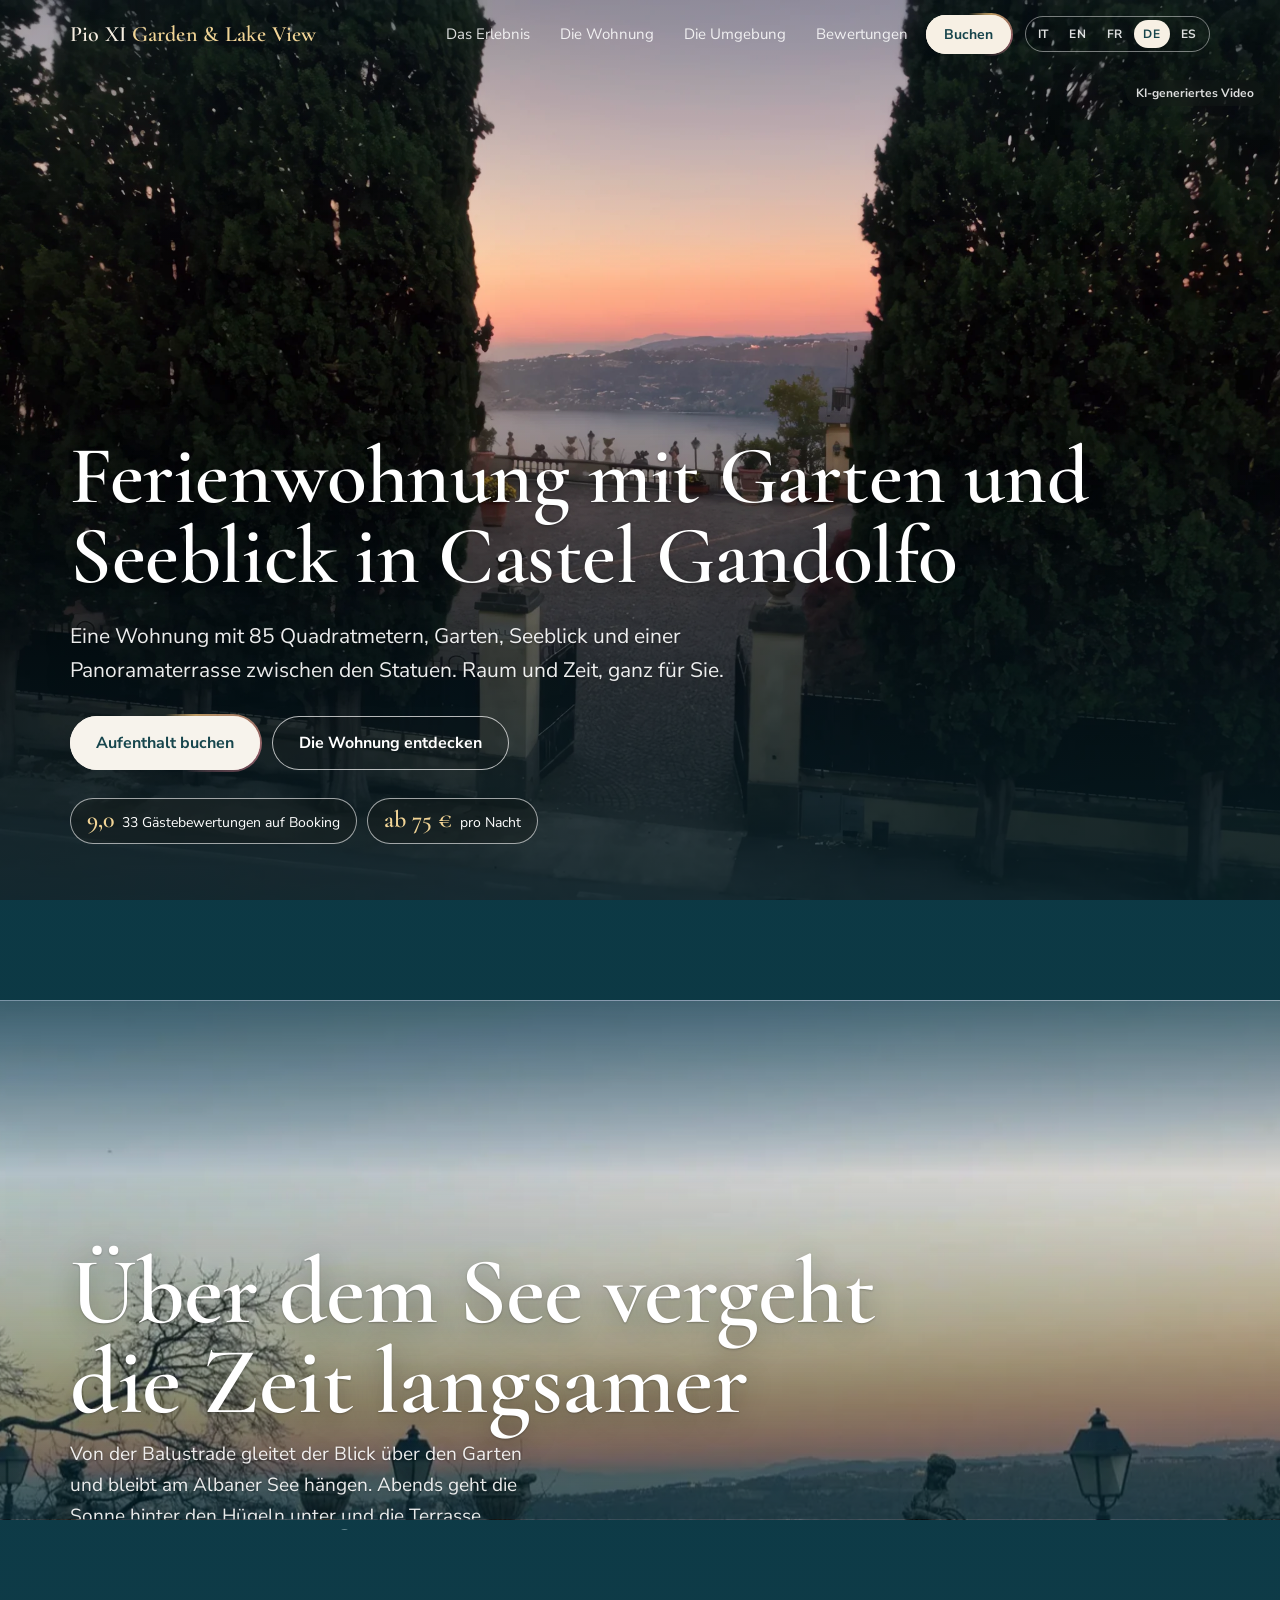
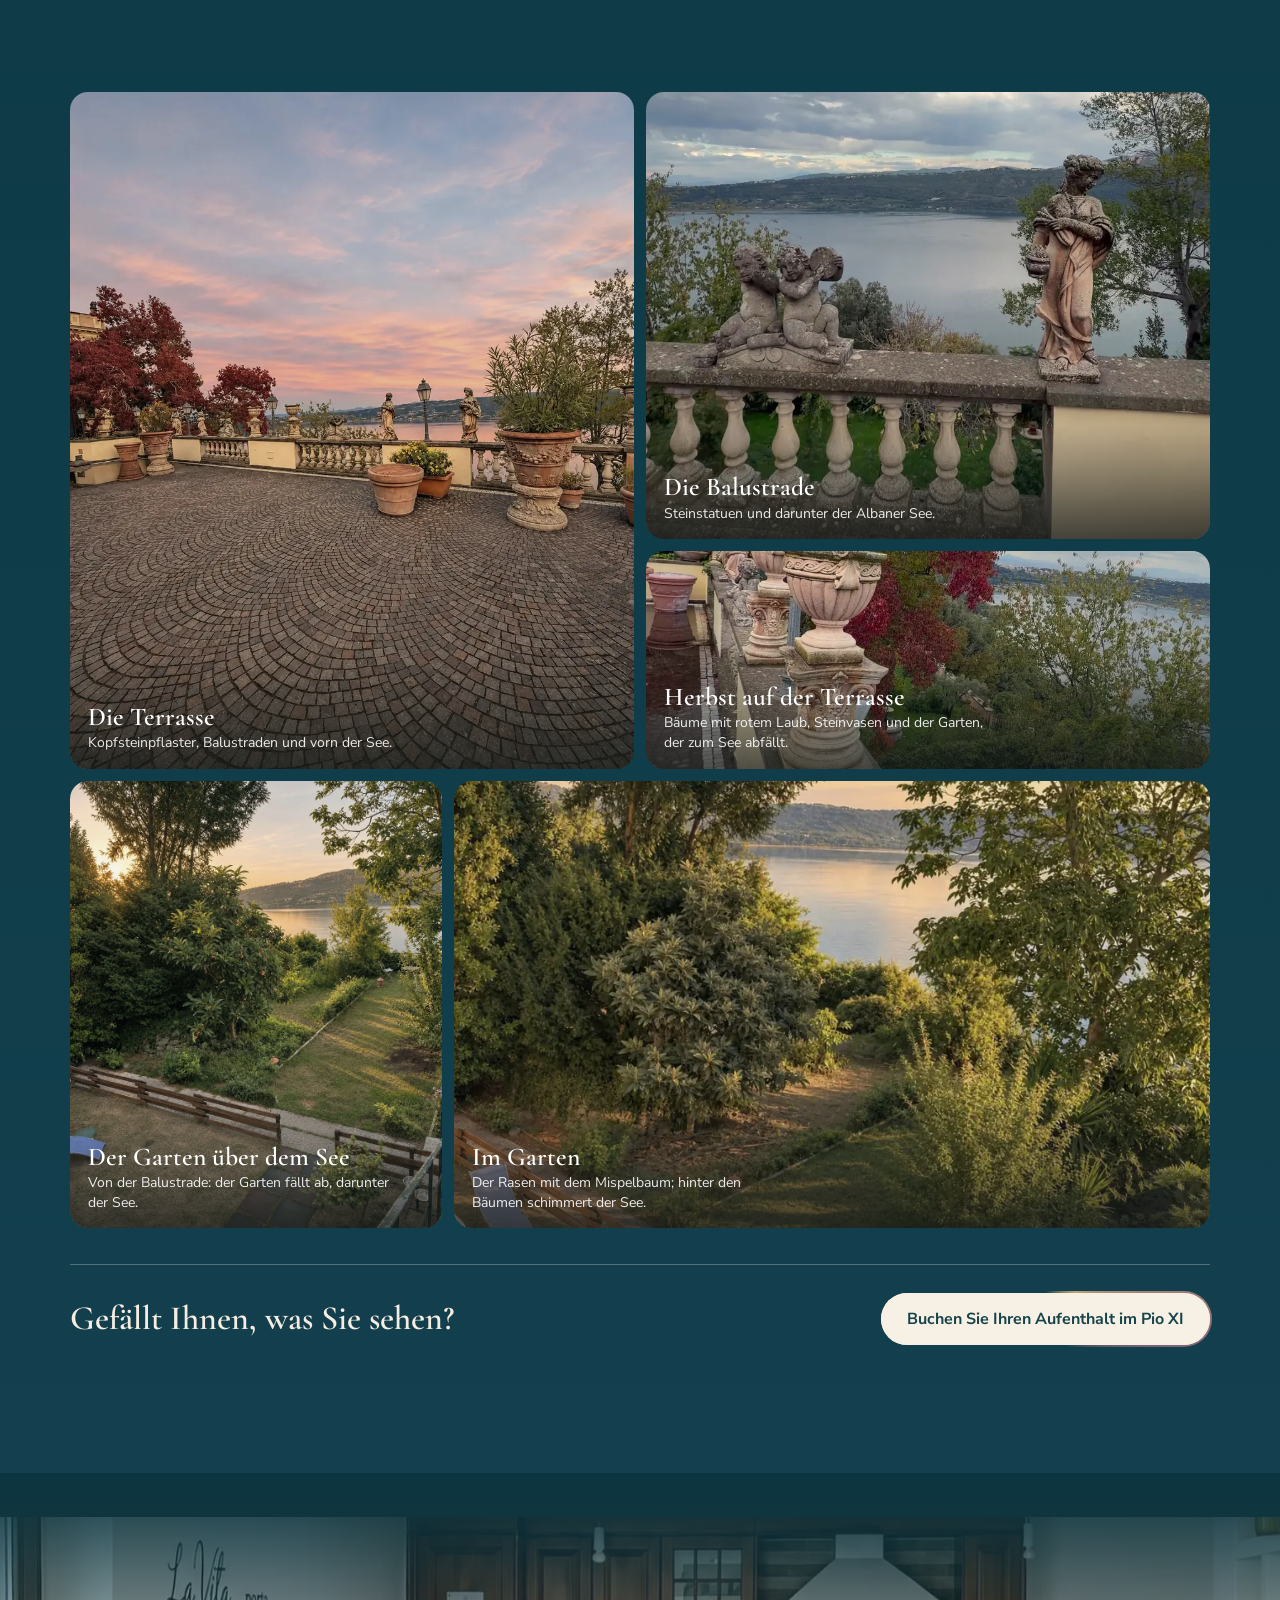
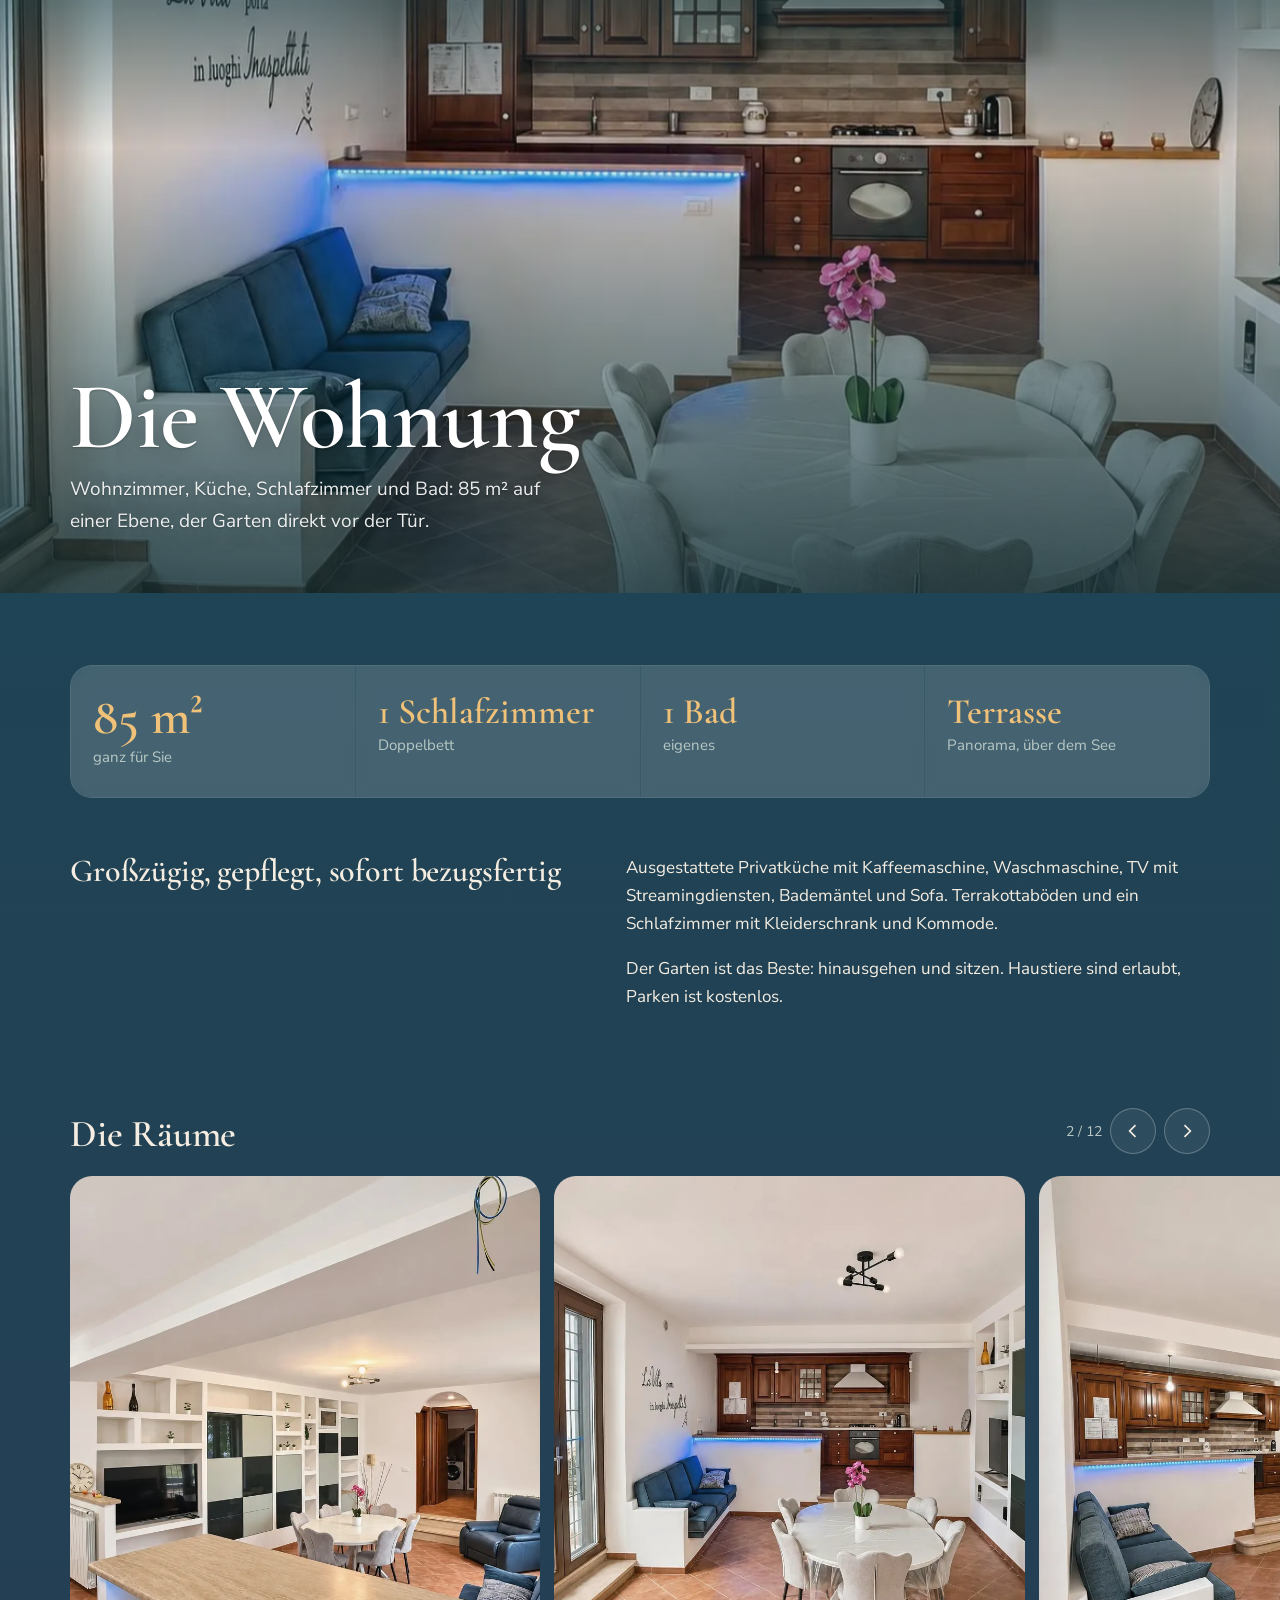
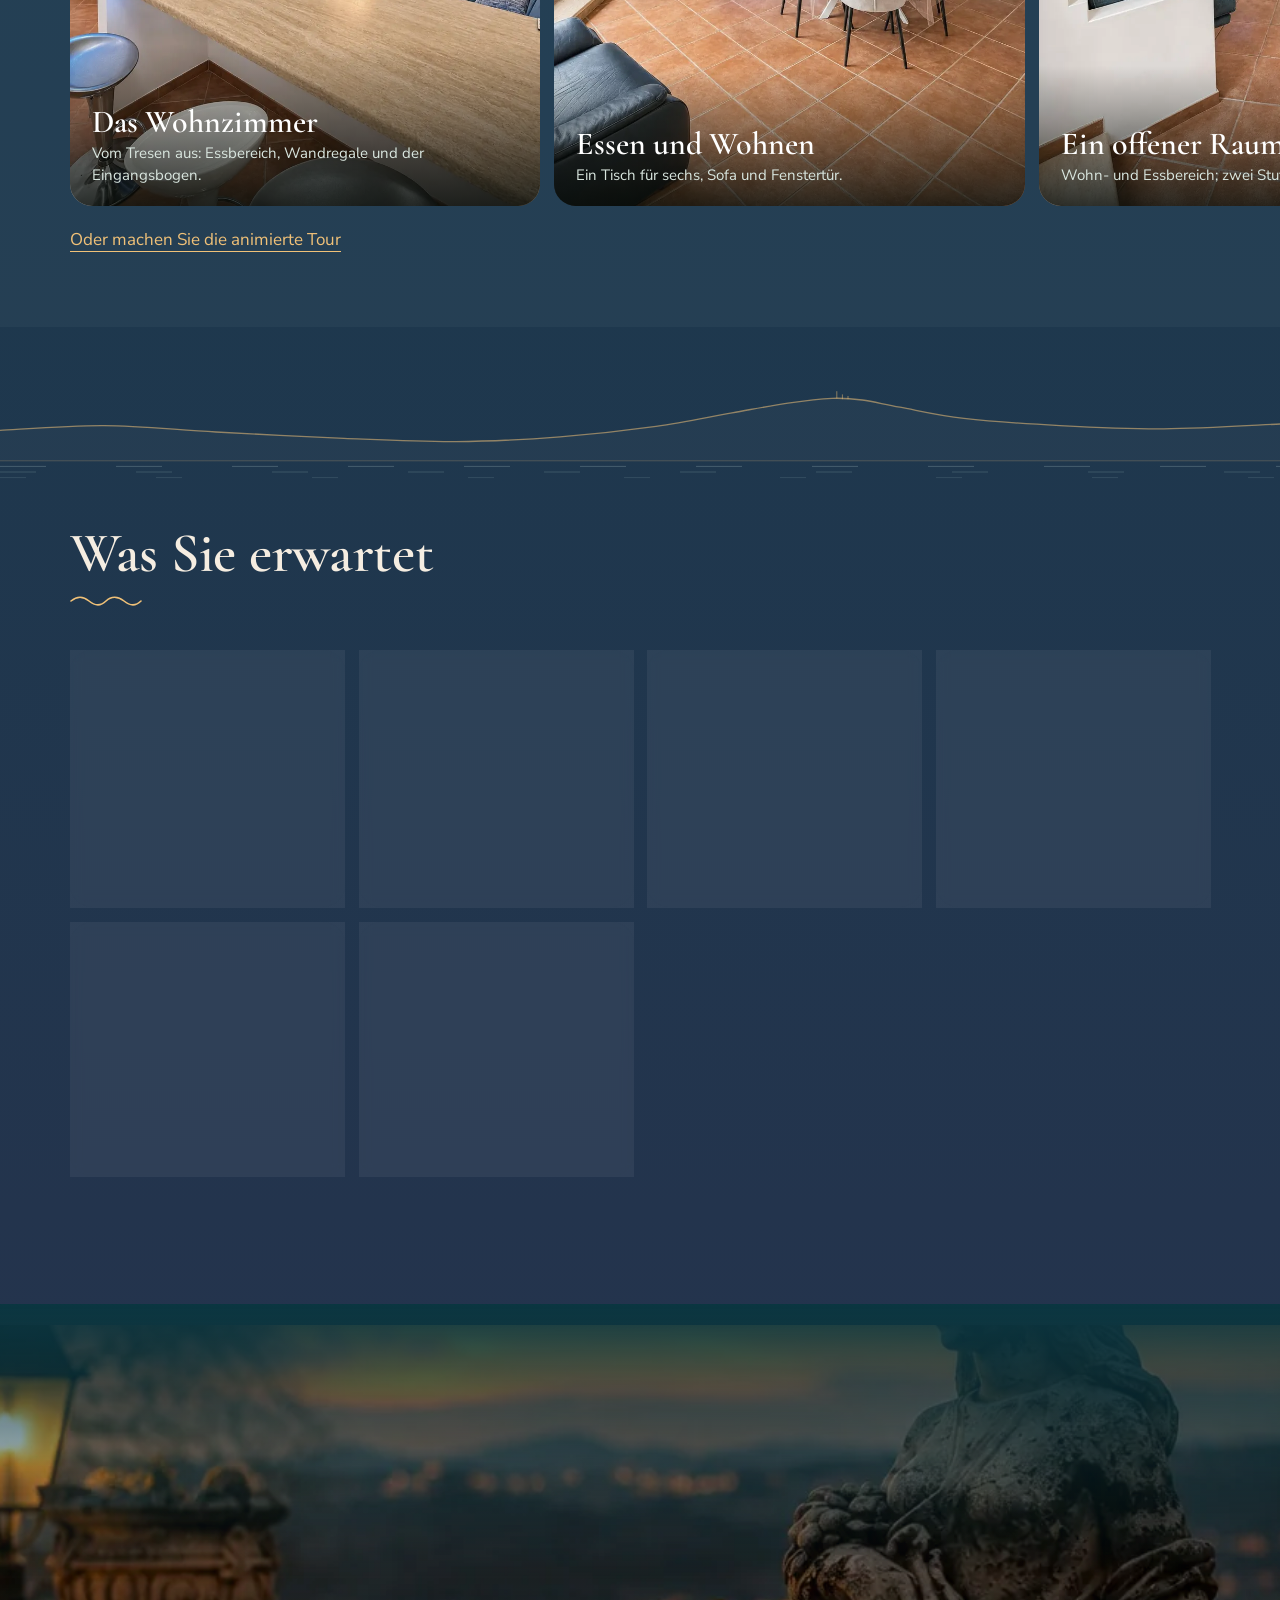
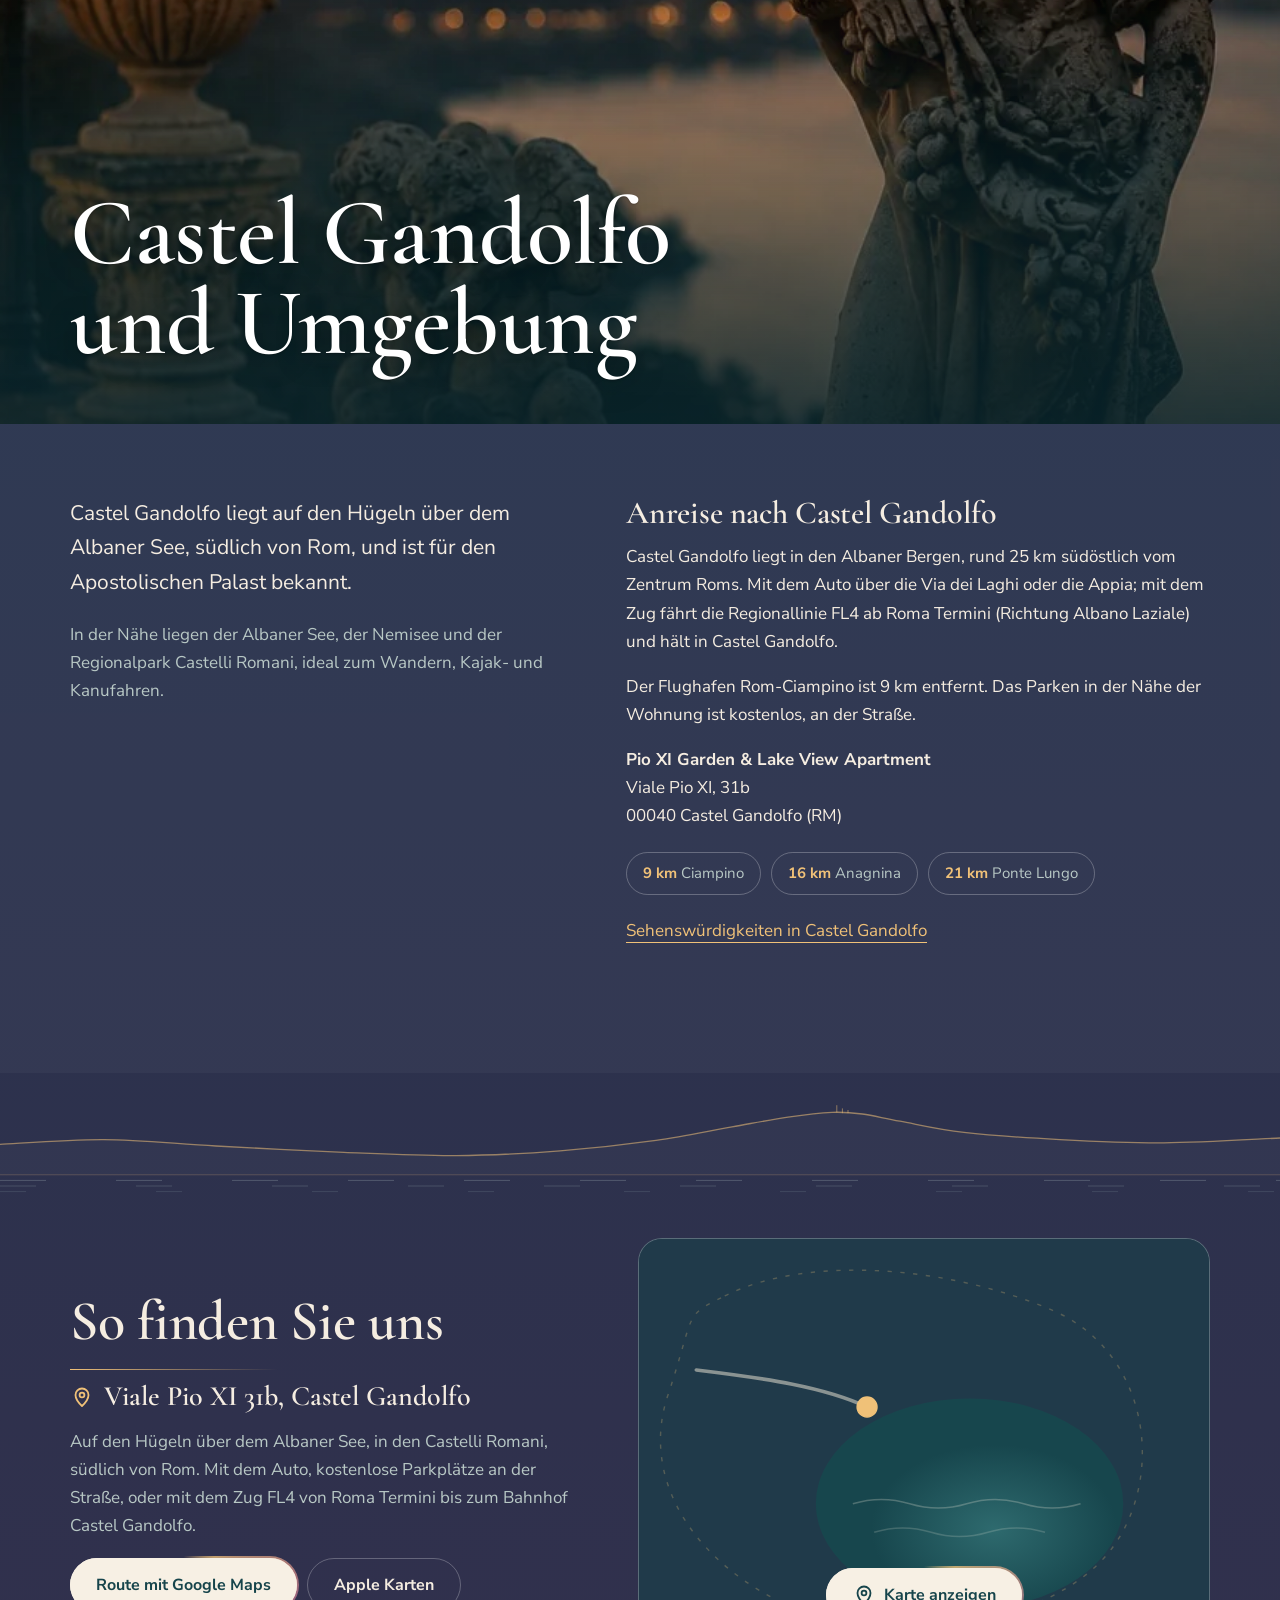
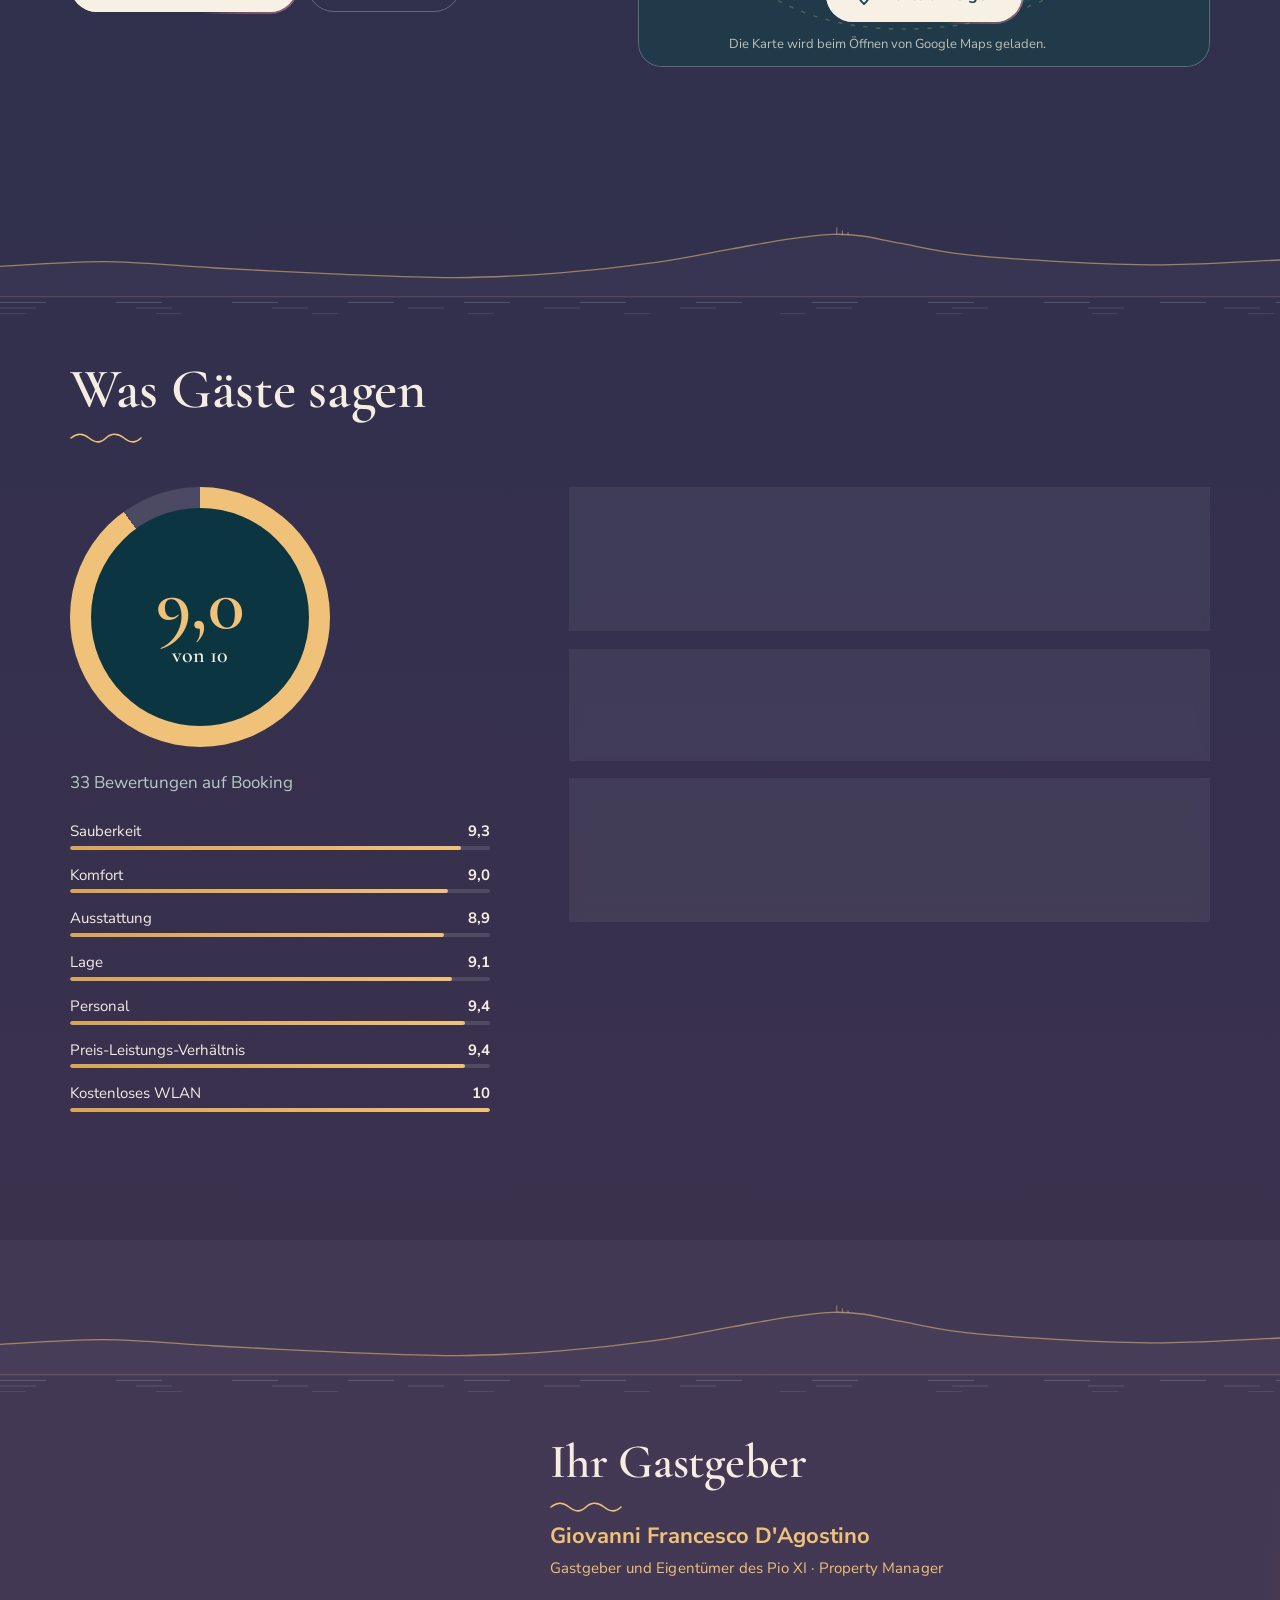
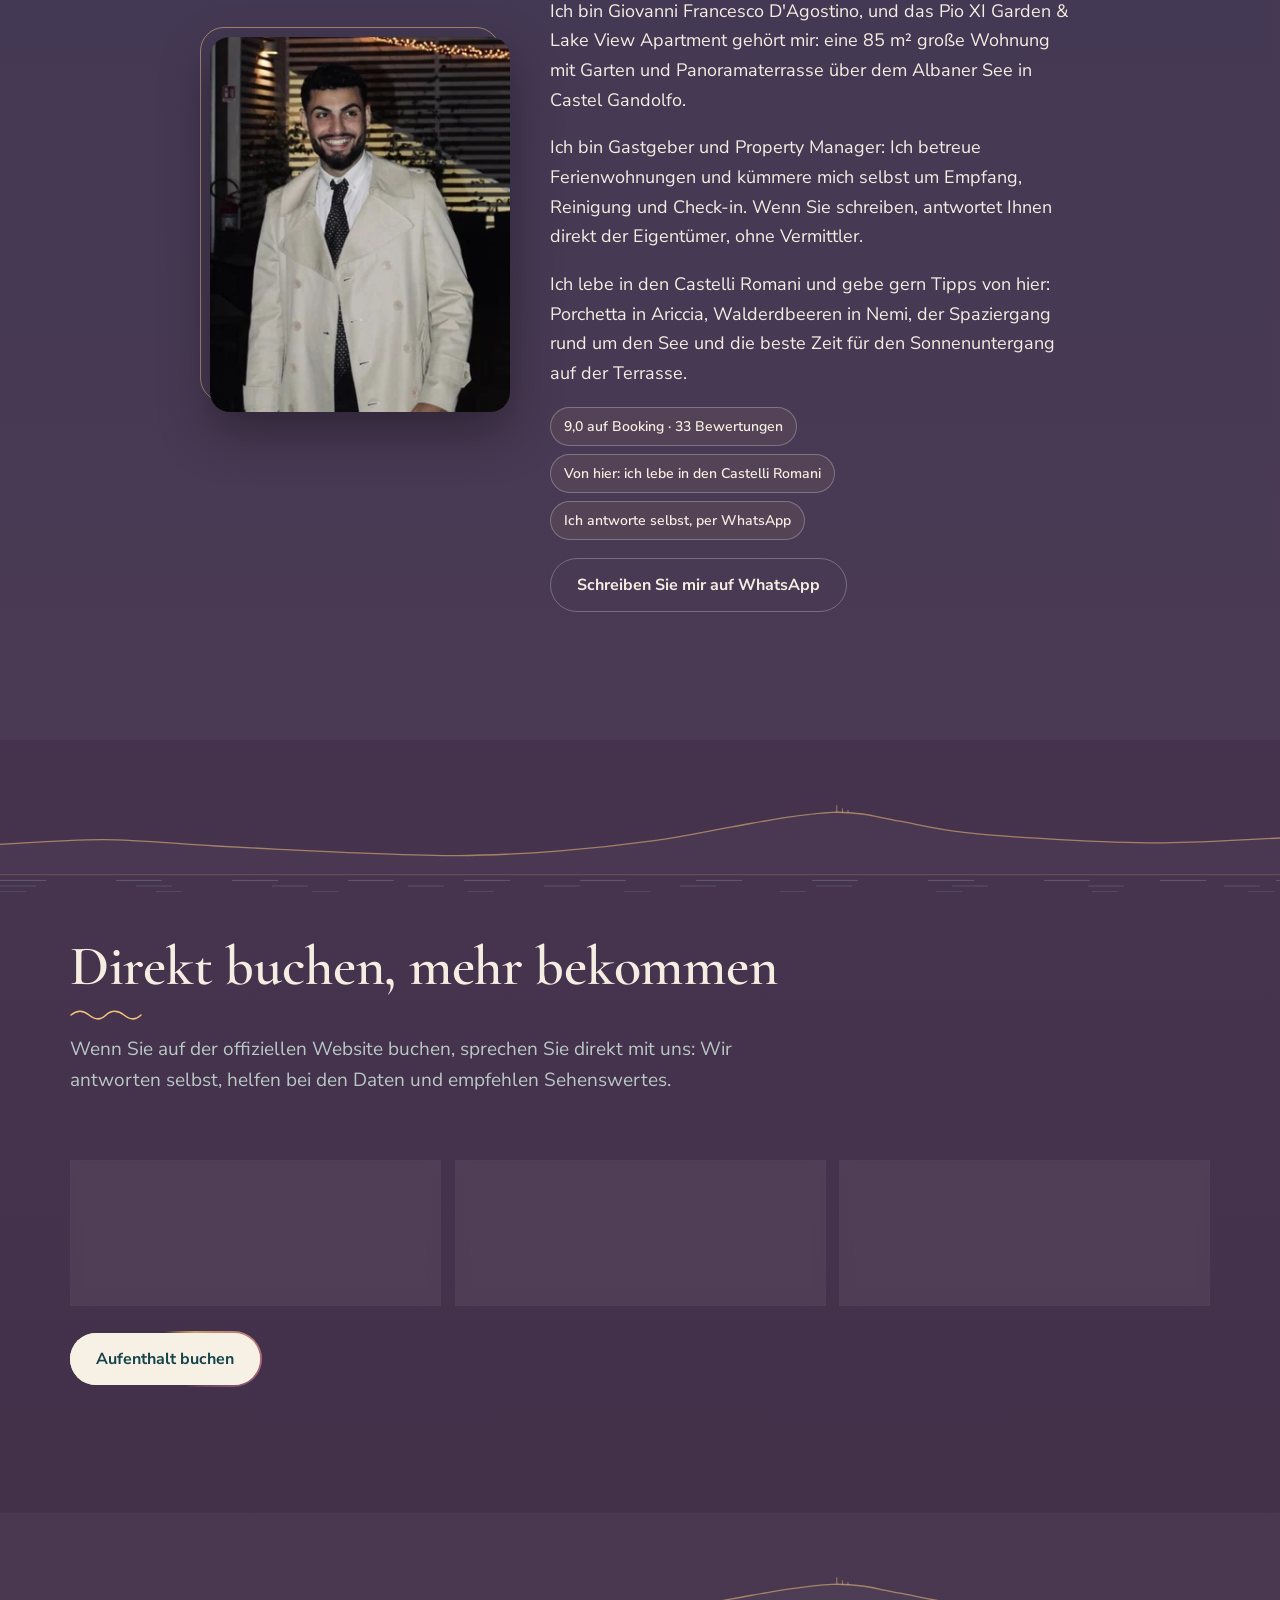
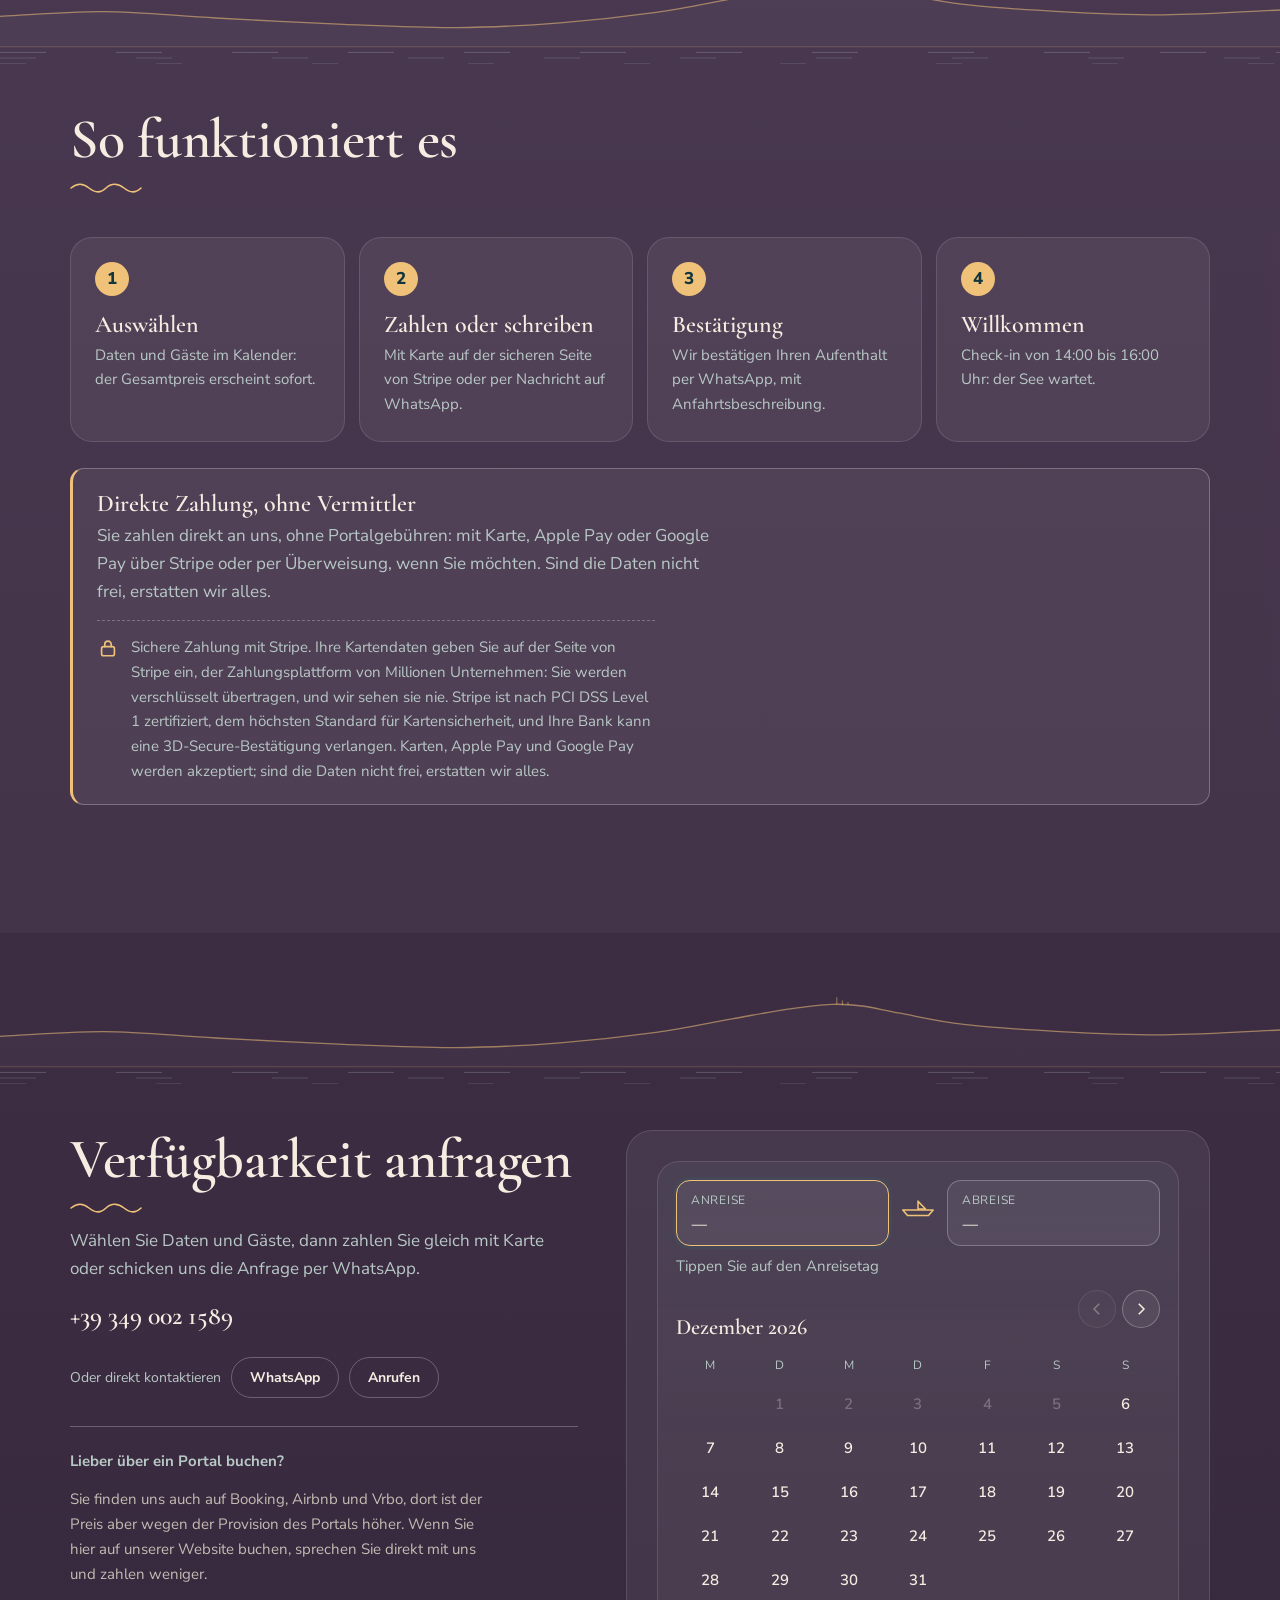
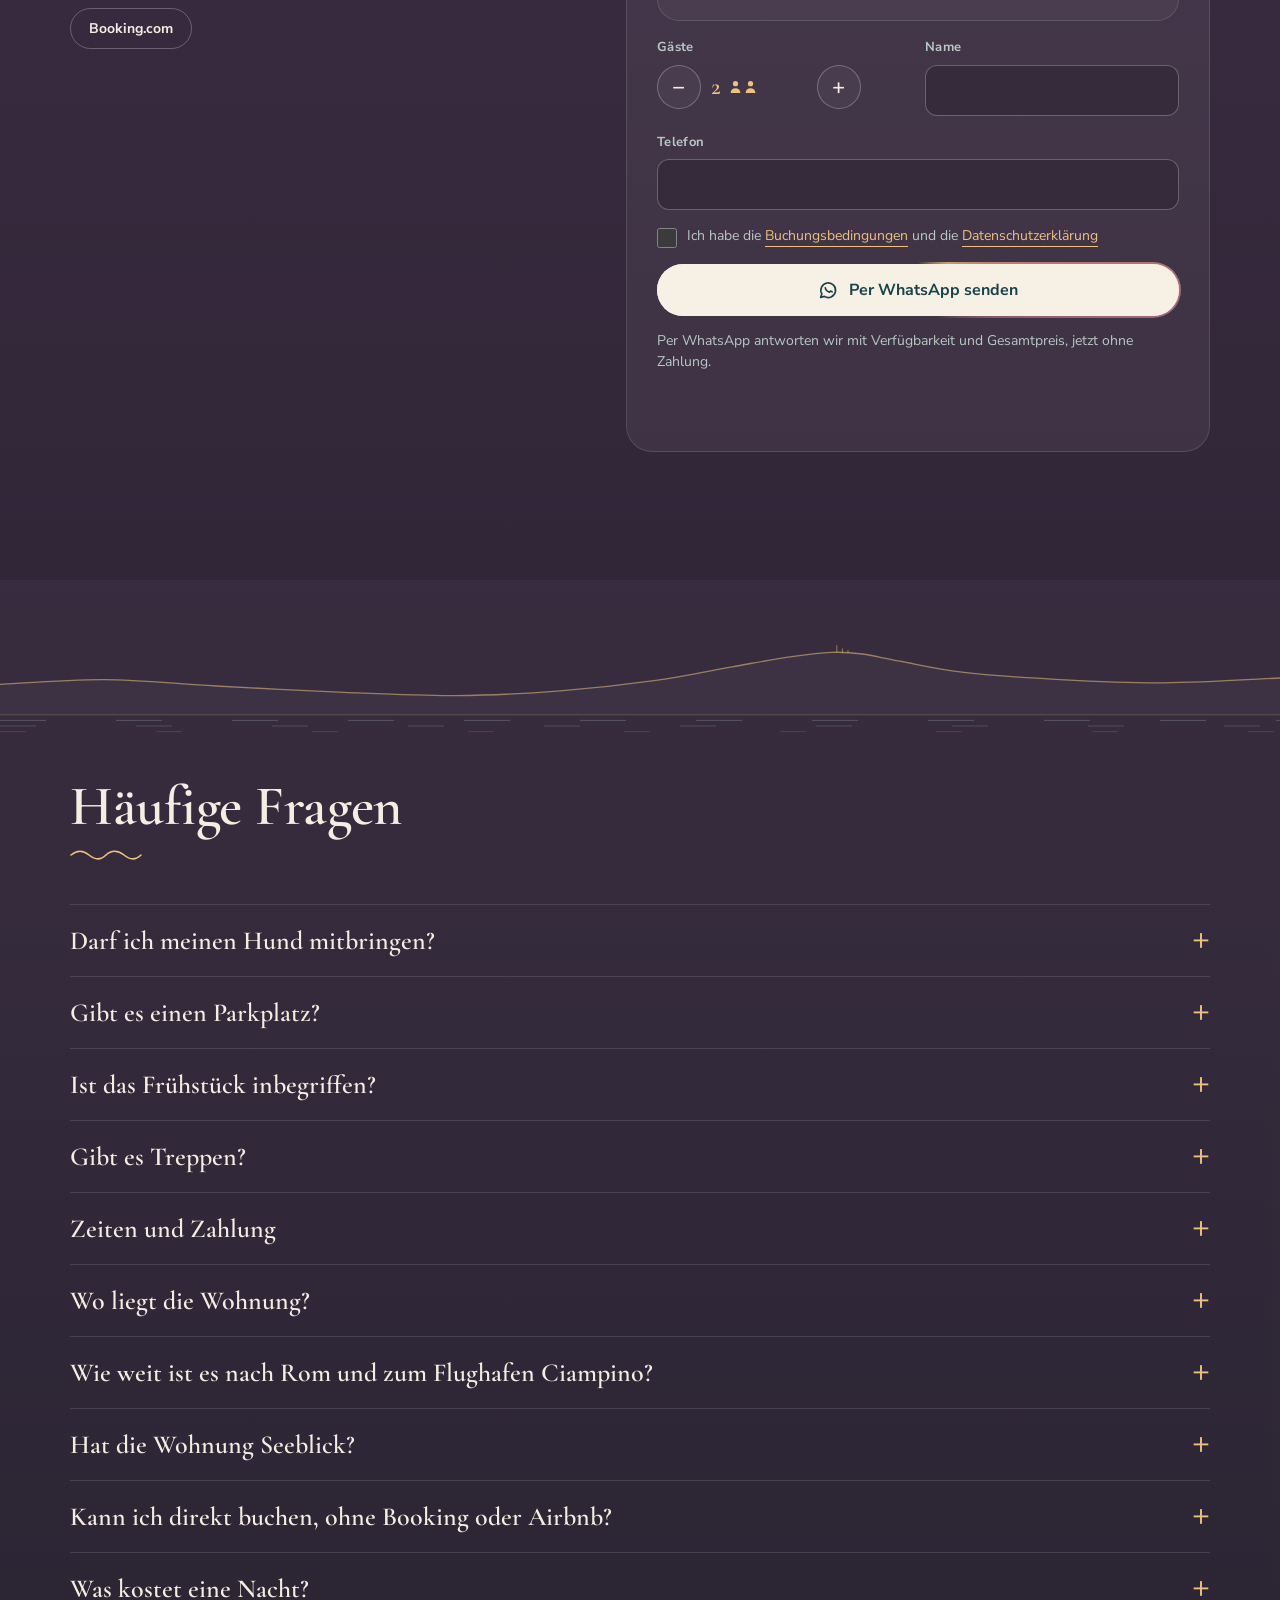
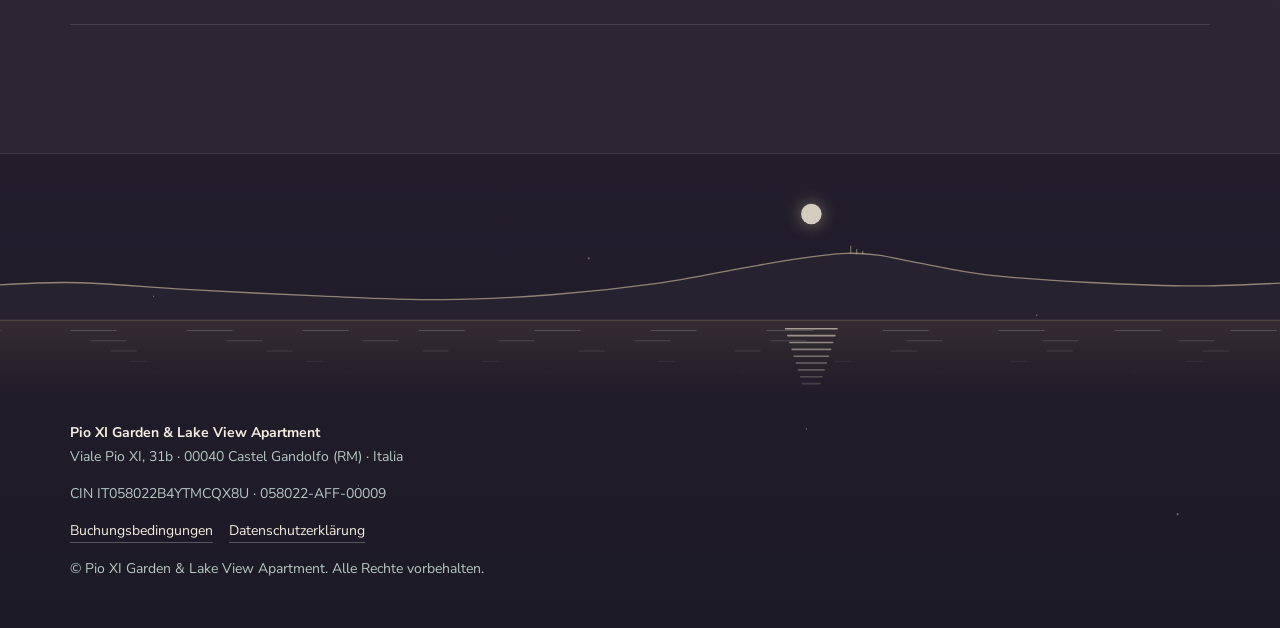
==== commit 64b54803: "Ottimizzazione: host riscritto, Dove siamo con mappa di Viale Pio XI, titoli e descrizioni per parol" ====
--- a/de/index.html
+++ b/de/index.html
@@ -3,9 +3,9 @@
 <head>
 <meta charset="utf-8">
 <meta name="viewport" content="width=device-width, initial-scale=1, viewport-fit=cover">
-<title>Pio XI Garden &amp; Lake View Apartment | Ferienwohnung mit Seeblick in Castel Gandolfo</title>
+<title>Pio XI Garden &amp; Lake View Apartment | Ferienwohnung mit Seeblick in Castel Gandolfo bei Rom</title>
 <script>try{var t=+sessionStorage.getItem("pxs");if(t&&Date.now()-t<6000)document.documentElement.classList.add("splash-in");sessionStorage.removeItem("pxs")}catch(e){}</script>
-<meta name="description" content="85 m² Ferienwohnung in Castel Gandolfo mit Garten, Panoramaterrasse und Blick auf den Albaner See. Haustiere erlaubt, gratis Parken, ab 75 €/Nacht.">
+<meta name="description" content="Ferienwohnung in Castel Gandolfo, Viale Pio XI 31b: 85 m² mit Garten und Terrasse über dem Albaner See, in den Castelli Romani 25 km von Rom. Haustiere willkommen, kostenlose Parkplätze, ab 75 €. Direkt buchen und mit Karte zahlen.">
 <link rel="canonical" href="https://pioxigarden.com/de/">
 <link rel="alternate" hreflang="it" href="https://pioxigarden.com/it/">
 <link rel="alternate" hreflang="en" href="https://pioxigarden.com/en/">
@@ -17,8 +17,8 @@
 <meta name="theme-color" content="#17464d">
 <meta property="og:type" content="website">
 <meta property="og:site_name" content="Pio XI Garden & Lake View Apartment">
-<meta property="og:title" content="Pio XI Garden & Lake View Apartment | Ferienwohnung mit Seeblick in Castel Gandolfo">
-<meta property="og:description" content="85 m² Ferienwohnung in Castel Gandolfo mit Garten, Panoramaterrasse und Blick auf den Albaner See. Haustiere erlaubt, gratis Parken, ab 75 €/Nacht.">
+<meta property="og:title" content="Pio XI Garden &amp; Lake View Apartment | Ferienwohnung mit Seeblick in Castel Gandolfo bei Rom">
+<meta property="og:description" content="Ferienwohnung in Castel Gandolfo, Viale Pio XI 31b: 85 m² mit Garten und Terrasse über dem Albaner See, in den Castelli Romani 25 km von Rom. Haustiere willkommen, kostenlose Parkplätze, ab 75 €. Direkt buchen und mit Karte zahlen.">
 <meta property="og:url" content="https://pioxigarden.com/de/">
 <meta property="og:image" content="https://pioxigarden.com/assets/img/og.jpg">
 <meta property="og:image:width" content="1200"><meta property="og:image:height" content="630">
@@ -28,8 +28,8 @@
 <link rel="preload" as="image" type="image/webp" media="(min-width:701px)" href="../assets/cine/d/f001.webp" fetchpriority="high">
 <link rel="preconnect" href="https://fonts.googleapis.com"><link rel="preconnect" href="https://fonts.gstatic.com" crossorigin>
 <link rel="stylesheet" href="https://fonts.googleapis.com/css2?family=Cormorant+Garamond:wght@500;600&family=Nunito+Sans:ital,wght@0,400;0,700;0,800;1,400&display=swap">
-<link rel="stylesheet" href="../assets/site.css?v=03c379cd">
-<script type="application/ld+json">{"@context": "https://schema.org", "@graph": [{"@type": "LodgingBusiness", "@id": "https://pioxigarden.com/de/#lodging", "name": "Pio XI Garden & Lake View Apartment", "url": "https://pioxigarden.com/de/", "description": "85 m² Ferienwohnung in Castel Gandolfo mit Garten, Panoramaterrasse und Blick auf den Albaner See. Haustiere erlaubt, gratis Parken, ab 75 €/Nacht.", "inLanguage": "de", "image": ["https://pioxigarden.com/assets/img/lago-1400.webp", "https://pioxigarden.com/assets/img/soggiorno-1400.webp", "https://pioxigarden.com/assets/img/soggiorno-2-1400.webp", "https://pioxigarden.com/assets/img/soggiorno-3-1400.webp", "https://pioxigarden.com/assets/img/ingresso-1400.webp", "https://pioxigarden.com/assets/img/cucina-1400.webp", "https://pioxigarden.com/assets/img/cucina-2-1400.webp", "https://pioxigarden.com/assets/img/camera-1400.webp", "https://pioxigarden.com/assets/img/camera-2-1400.webp", "https://pioxigarden.com/assets/img/camera-3-1400.webp", "https://pioxigarden.com/assets/img/bagno-1055.webp", "https://pioxigarden.com/assets/img/terrazza-ampia-1400.webp", "https://pioxigarden.com/assets/img/terrazza-3-1400.webp", "https://pioxigarden.com/assets/img/terrazza-2-1400.webp", "https://pioxigarden.com/assets/img/lago-hero-1400.webp", "https://pioxigarden.com/assets/img/giardino-1400.webp", "https://pioxigarden.com/assets/img/pranzo-1400.webp", "https://pioxigarden.com/assets/img/idromassaggio-1400.webp", "https://pioxigarden.com/assets/img/divano-1400.webp"], "address": {"@type": "PostalAddress", "streetAddress": "Viale Pio XI, 31b", "addressLocality": "Castel Gandolfo", "addressRegion": "RM", "postalCode": "00040", "addressCountry": "IT"}, "priceRange": "from 75 EUR", "petsAllowed": true, "checkinTime": "14:00", "checkoutTime": "11:00", "identifier": "IT058022B4YTMCQX8U", "amenityFeature": [{"@type": "LocationFeatureSpecification", "name": "Garden", "value": true}, {"@type": "LocationFeatureSpecification", "name": "Panoramic terrace", "value": true}, {"@type": "LocationFeatureSpecification", "name": "Lake view", "value": true}, {"@type": "LocationFeatureSpecification", "name": "Private kitchen", "value": true}, {"@type": "LocationFeatureSpecification", "name": "Washing machine", "value": true}, {"@type": "LocationFeatureSpecification", "name": "Coffee machine", "value": true}, {"@type": "LocationFeatureSpecification", "name": "Free Wi-Fi", "value": true}, {"@type": "LocationFeatureSpecification", "name": "Free street parking", "value": true}, {"@type": "LocationFeatureSpecification", "name": "Pets allowed", "value": true}, {"@type": "LocationFeatureSpecification", "name": "Hot tub (shared)", "value": true}], "containsPlace": {"@type": "Apartment", "name": "Pio XI Garden & Lake View Apartment", "floorSize": {"@type": "QuantitativeValue", "value": 85, "unitCode": "MTK"}, "numberOfBedrooms": 1, "numberOfBathroomsTotal": 1, "petsAllowed": true}, "areaServed": {"@type": "City", "name": "Castel Gandolfo"}, "telephone": "+393490021589", "alternateName": ["Pio XI Garden and Lake View Apartment", "Pio XI Garden", "Pio XI Castel Gandolfo"], "hasMap": "https://www.google.com/maps/search/?api=1&query=Viale+Pio+XI+31b+00040+Castel+Gandolfo", "knowsLanguage": ["it", "en", "fr", "de", "es"], "sameAs": ["https://www.booking.com/searchresults.html?ss=Pio%20XI%20Garden%20%26%20Lake%20View%20Apartment%2C%20Castel%20Gandolfo"], "aggregateRating": {"@type": "AggregateRating", "ratingValue": 9.0, "bestRating": 10, "worstRating": 1, "reviewCount": 33}}, {"@type": "FAQPage", "inLanguage": "de", "mainEntity": [{"@type": "Question", "name": "Darf ich meinen Hund mitbringen?", "acceptedAnswer": {"@type": "Answer", "text": "Ja, Haustiere sind erlaubt. Nennen Sie uns Art und Größe in Ihrer Anfrage."}}, {"@type": "Question", "name": "Gibt es einen Parkplatz?", "acceptedAnswer": {"@type": "Answer", "text": "Ja, kostenlos, an der Straße."}}, {"@type": "Question", "name": "Ist das Frühstück inbegriffen?", "acceptedAnswer": {"@type": "Answer", "text": "Nein. Es gibt eine Privatküche, und im Ort finden Sie Cafés und Bäckereien."}}, {"@type": "Question", "name": "Gibt es Treppen?", "acceptedAnswer": {"@type": "Answer", "text": "Ja, zur Wohnung führen mehrere Treppen. Wenn Sie mit schwerem Gepäck reisen oder eingeschränkt mobil sind, schreiben Sie uns bitte vorher."}}, {"@type": "Question", "name": "Zeiten und Zahlung", "acceptedAnswer": {"@type": "Answer", "text": "Check-in 14:00-16:00 Uhr, Check-out 8:00-11:00 Uhr. Sie zahlen per Banküberweisung nach unserer Bestätigung."}}, {"@type": "Question", "name": "Wo liegt die Wohnung?", "acceptedAnswer": {"@type": "Answer", "text": "Im Viale Pio XI 31b in Castel Gandolfo (Rom), auf den Hügeln über dem Albaner See, südlich von Rom."}}, {"@type": "Question", "name": "Wie weit ist es nach Rom und zum Flughafen Ciampino?", "acceptedAnswer": {"@type": "Answer", "text": "Das Zentrum von Rom ist etwa 25 km entfernt. Der Flughafen Rom-Ciampino liegt 9 km entfernt, die Metro Anagnina 16 km und die Metro Ponte Lungo 21 km."}}, {"@type": "Question", "name": "Hat die Wohnung Seeblick?", "acceptedAnswer": {"@type": "Answer", "text": "Ja. Vom Haus aus sieht man den Albaner See; dazu gibt es einen Garten, und die Panoramaterrasse mit Statuen blickt auf den See."}}]}, {"@type": "WebSite", "@id": "https://pioxigarden.com/#website", "name": "Pio XI Garden & Lake View Apartment", "alternateName": "Pio XI Garden", "url": "https://pioxigarden.com/", "inLanguage": ["it", "en", "fr", "de", "es"]}]}</script>
+<link rel="stylesheet" href="../assets/site.css?v=df7322c8">
+<script type="application/ld+json">{"@context": "https://schema.org", "@graph": [{"@type": "LodgingBusiness", "@id": "https://pioxigarden.com/de/#lodging", "name": "Pio XI Garden & Lake View Apartment", "url": "https://pioxigarden.com/de/", "description": "85 m² Ferienwohnung in Castel Gandolfo mit Garten, Panoramaterrasse und Blick auf den Albaner See. Haustiere erlaubt, gratis Parken, ab 75 €/Nacht.", "inLanguage": "de", "image": ["https://pioxigarden.com/assets/img/lago-1400.webp", "https://pioxigarden.com/assets/img/soggiorno-1400.webp", "https://pioxigarden.com/assets/img/soggiorno-2-1400.webp", "https://pioxigarden.com/assets/img/soggiorno-3-1400.webp", "https://pioxigarden.com/assets/img/ingresso-1400.webp", "https://pioxigarden.com/assets/img/cucina-1400.webp", "https://pioxigarden.com/assets/img/cucina-2-1400.webp", "https://pioxigarden.com/assets/img/camera-1400.webp", "https://pioxigarden.com/assets/img/camera-2-1400.webp", "https://pioxigarden.com/assets/img/camera-3-1400.webp", "https://pioxigarden.com/assets/img/bagno-1055.webp", "https://pioxigarden.com/assets/img/terrazza-ampia-1400.webp", "https://pioxigarden.com/assets/img/terrazza-3-1400.webp", "https://pioxigarden.com/assets/img/terrazza-2-1400.webp", "https://pioxigarden.com/assets/img/lago-hero-1400.webp", "https://pioxigarden.com/assets/img/giardino-1400.webp", "https://pioxigarden.com/assets/img/pranzo-1400.webp", "https://pioxigarden.com/assets/img/idromassaggio-1400.webp", "https://pioxigarden.com/assets/img/divano-1400.webp"], "address": {"@type": "PostalAddress", "streetAddress": "Viale Pio XI, 31b", "addressLocality": "Castel Gandolfo", "addressRegion": "RM", "postalCode": "00040", "addressCountry": "IT"}, "priceRange": "from 75 EUR", "petsAllowed": true, "checkinTime": "14:00", "checkoutTime": "11:00", "identifier": "IT058022B4YTMCQX8U", "amenityFeature": [{"@type": "LocationFeatureSpecification", "name": "Garden", "value": true}, {"@type": "LocationFeatureSpecification", "name": "Panoramic terrace", "value": true}, {"@type": "LocationFeatureSpecification", "name": "Lake view", "value": true}, {"@type": "LocationFeatureSpecification", "name": "Private kitchen", "value": true}, {"@type": "LocationFeatureSpecification", "name": "Washing machine", "value": true}, {"@type": "LocationFeatureSpecification", "name": "Coffee machine", "value": true}, {"@type": "LocationFeatureSpecification", "name": "Free Wi-Fi", "value": true}, {"@type": "LocationFeatureSpecification", "name": "Free street parking", "value": true}, {"@type": "LocationFeatureSpecification", "name": "Pets allowed", "value": true}, {"@type": "LocationFeatureSpecification", "name": "Hot tub (shared)", "value": true}], "containsPlace": {"@type": "Apartment", "name": "Pio XI Garden & Lake View Apartment", "floorSize": {"@type": "QuantitativeValue", "value": 85, "unitCode": "MTK"}, "numberOfBedrooms": 1, "numberOfBathroomsTotal": 1, "petsAllowed": true}, "areaServed": {"@type": "City", "name": "Castel Gandolfo"}, "telephone": "+393490021589", "alternateName": ["Pio XI Garden and Lake View Apartment", "Pio XI Garden", "Pio XI Castel Gandolfo"], "hasMap": "https://www.google.com/maps/search/?api=1&query=Viale+Pio+XI+31b+00040+Castel+Gandolfo", "knowsLanguage": ["it", "en", "fr", "de", "es"], "sameAs": ["https://www.booking.com/searchresults.html?ss=Pio%20XI%20Garden%20%26%20Lake%20View%20Apartment%2C%20Castel%20Gandolfo"], "aggregateRating": {"@type": "AggregateRating", "ratingValue": 9.0, "bestRating": 10, "worstRating": 1, "reviewCount": 33}, "founder": {"@type": "Person", "@id": "https://pioxigarden.com/#host", "name": "Giovanni Francesco D'Agostino", "jobTitle": "Gastgeber und Property Manager", "image": "https://pioxigarden.com/assets/img/host2-640.jpg", "homeLocation": {"@type": "Place", "name": "Castelli Romani"}}, "paymentAccepted": "Credit card, Debit card, Apple Pay, Google Pay, Bank transfer", "currenciesAccepted": "EUR", "potentialAction": {"@type": "ReserveAction", "target": {"@type": "EntryPoint", "urlTemplate": "https://pioxigarden.com/de/#contatti", "actionPlatform": ["https://schema.org/DesktopWebPlatform", "https://schema.org/MobileWebPlatform"]}, "result": {"@type": "LodgingReservation", "name": "Pio XI Garden & Lake View Apartment"}}}, {"@type": "FAQPage", "inLanguage": "de", "mainEntity": [{"@type": "Question", "name": "Darf ich meinen Hund mitbringen?", "acceptedAnswer": {"@type": "Answer", "text": "Ja, Haustiere sind erlaubt. Nennen Sie uns Art und Größe in Ihrer Anfrage."}}, {"@type": "Question", "name": "Gibt es einen Parkplatz?", "acceptedAnswer": {"@type": "Answer", "text": "Ja, kostenlos, an der Straße."}}, {"@type": "Question", "name": "Ist das Frühstück inbegriffen?", "acceptedAnswer": {"@type": "Answer", "text": "Nein. Es gibt eine Privatküche, und im Ort finden Sie Cafés und Bäckereien."}}, {"@type": "Question", "name": "Gibt es Treppen?", "acceptedAnswer": {"@type": "Answer", "text": "Ja, zur Wohnung führen mehrere Treppen. Wenn Sie mit schwerem Gepäck reisen oder eingeschränkt mobil sind, schreiben Sie uns bitte vorher."}}, {"@type": "Question", "name": "Zeiten und Zahlung", "acceptedAnswer": {"@type": "Answer", "text": "Check-in 14:00-16:00 Uhr, Check-out 8:00-11:00 Uhr. Zahlung online mit Karte, Apple Pay oder Google Pay (über Stripe) oder per Überweisung nach Kontakt über WhatsApp."}}, {"@type": "Question", "name": "Wo liegt die Wohnung?", "acceptedAnswer": {"@type": "Answer", "text": "Im Viale Pio XI 31b in Castel Gandolfo (Rom), auf den Hügeln über dem Albaner See, südlich von Rom."}}, {"@type": "Question", "name": "Wie weit ist es nach Rom und zum Flughafen Ciampino?", "acceptedAnswer": {"@type": "Answer", "text": "Das Zentrum von Rom ist etwa 25 km entfernt. Der Flughafen Rom-Ciampino liegt 9 km entfernt, die Metro Anagnina 16 km und die Metro Ponte Lungo 21 km."}}, {"@type": "Question", "name": "Hat die Wohnung Seeblick?", "acceptedAnswer": {"@type": "Answer", "text": "Ja. Vom Haus aus sieht man den Albaner See; dazu gibt es einen Garten, und die Panoramaterrasse mit Statuen blickt auf den See."}}, {"@type": "Question", "name": "Kann ich direkt buchen, ohne Booking oder Airbnb?", "acceptedAnswer": {"@type": "Answer", "text": "Ja. Hier buchen Sie günstiger, ohne Portalgebühren, und sprechen direkt mit dem Eigentümer. Sie können mit Karte zahlen oder uns per WhatsApp schreiben."}}, {"@type": "Question", "name": "Was kostet eine Nacht?", "acceptedAnswer": {"@type": "Answer", "text": "Ab 75 € pro Nacht. Der Preis hängt von der Saison ab: Wählen Sie Ihre Daten im Formular, dann sehen Sie sofort den Gesamtpreis."}}]}, {"@type": "WebSite", "@id": "https://pioxigarden.com/#website", "name": "Pio XI Garden & Lake View Apartment", "alternateName": "Pio XI Garden", "url": "https://pioxigarden.com/", "inLanguage": ["it", "en", "fr", "de", "es"]}]}</script>
 </head>
 <body>
 <a class="skip" href="#main">Zum Inhalt springen</a>
@@ -71,7 +71,7 @@
 <div class="card"><svg viewBox="0 0 24 24" aria-hidden="true"><path d="M5 8h11v6a5 5 0 0 1-5 5H10a5 5 0 0 1-5-5z"/><path d="M16 10h2a2 2 0 0 1 0 4h-2"/><path d="M8 3v2M12 3v2"/></svg><b>Eigene Küche</b><span>Kochnische, Kaffeemaschine, Esstisch und Waschmaschine.</span></div>
 <div class="card"><svg viewBox="0 0 24 24" aria-hidden="true"><path d="M2 9a15 15 0 0 1 20 0"/><path d="M5.5 12.5a10 10 0 0 1 13 0"/><path d="M9 16a5 5 0 0 1 6 0"/><circle cx="12" cy="19" r="1"/></svg><b>WLAN, Parken und Haustiere</b><span>Kostenloses WLAN, kostenloses Parken an der Straße, Haustiere erlaubt.</span></div>
 <div class="card"><svg viewBox="0 0 24 24" aria-hidden="true"><circle cx="12" cy="12" r="4"/><path d="M12 2v3M12 19v3M2 12h3M19 12h3M5 5l2 2M17 17l2 2M19 5l-2 2M7 17l-2 2"/></svg><b>Frühstück</b><span>Nicht inbegriffen: zu Hause oder in den Cafés des Ortes.</span></div>
-<div class="card"><svg viewBox="0 0 24 24" aria-hidden="true"><circle cx="12" cy="12" r="9"/><path d="M12 7v5l3 2"/></svg><b>An- und Abreise</b><span>Check-in 14:00-16:00 Uhr, Check-out 8:00-11:00 Uhr. Zahlung per Überweisung, nach unserer Bestätigung.</span></div>
+<div class="card"><svg viewBox="0 0 24 24" aria-hidden="true"><circle cx="12" cy="12" r="9"/><path d="M12 7v5l3 2"/></svg><b>An- und Abreise</b><span>Check-in 14:00-16:00 Uhr, Check-out 8:00-11:00 Uhr. Zahlung online per Karte oder per Überweisung.</span></div>
 </div></div></section>
 
 <section class="alt has-band" id="dintorni"><div class="band"><img data-k="band-lago-2" src="../assets/img/tramonto-statua-1024.jpg" srcset="../assets/img/tramonto-statua-480.webp 480w, ../assets/img/tramonto-statua-768.webp 768w, ../assets/img/tramonto-statua-1024.webp 1024w" sizes="100vw" width="1024" height="1536" alt="Die Statue auf der Balustrade bei Sonnenuntergang, dahinter der Albaner See" loading="lazy" decoding="async" style="object-position:50% 42%"><div class="wrap band-t"><h2>Castel Gandolfo und Umgebung</h2></div></div><div class="wrap">
@@ -82,6 +82,7 @@
 <a class="link" href="sehenswuerdigkeiten-castel-gandolfo/index.html">Sehenswürdigkeiten in Castel Gandolfo</a></div></div>
 </div></section>
 
+<section id="dove"><div class="wrap dove"><div class="dove-t"><h2>So finden Sie uns</h2><p class="dove-a"><svg viewBox="0 0 24 24" aria-hidden="true"><path d="M12 21s-6.5-6-6.5-11a6.5 6.5 0 0 1 13 0c0 5-6.5 11-6.5 11z"/><circle cx="12" cy="10" r="2.4"/></svg><span>Viale Pio XI 31b, Castel Gandolfo</span></p><p>Auf den Hügeln über dem Albaner See, in den Castelli Romani, südlich von Rom. Mit dem Auto, kostenlose Parkplätze an der Straße, oder mit dem Zug FL4 von Roma Termini bis zum Bahnhof Castel Gandolfo.</p><div class="dove-b"><a class="btn" href="https://www.google.com/maps/dir/?api=1&amp;destination=Viale+Pio+XI+31b,+00040+Castel+Gandolfo+RM" target="_blank" rel="noopener">Route mit Google Maps</a><a class="btn g" href="https://maps.apple.com/?daddr=Viale+Pio+XI+31b,+00040+Castel+Gandolfo+RM" target="_blank" rel="noopener">Apple Karten</a></div></div><div class="dove-m" data-src="https://maps.google.com/maps?q=Viale%20Pio%20XI%2031b%2C%2000040%20Castel%20Gandolfo%20RM&amp;z=15&amp;hl=de&amp;output=embed" data-title="Karte: Viale Pio XI 31b, Castel Gandolfo"><svg class="dove-art" viewBox="0 0 400 300" aria-hidden="true"><defs><radialGradient id="dl" cx="58%" cy="62%" r="40%"><stop offset="0" stop-color="#2e6a6e"/><stop offset="1" stop-color="#17464d"/></radialGradient></defs><rect width="400" height="300" fill="#203a4a"/><path d="M60 40c60-30 160-20 230 10s80 120 40 170-150 70-220 40S0 170 20 110 30 55 60 40z" fill="none" stroke="rgba(240,193,120,.25)" stroke-dasharray="3 6"/><ellipse cx="232" cy="186" rx="108" ry="74" fill="url(#dl)"/><path d="M150 186q20-6 40 0t40 0 40 0 40 0" fill="none" stroke="rgba(244,236,218,.25)"/><path d="M165 206q20-6 40 0t40 0 40 0" fill="none" stroke="rgba(244,236,218,.18)"/><path d="M40 92C90 98 130 104 160 118" fill="none" stroke="rgba(244,236,218,.5)" stroke-width="2.5" stroke-linecap="round"/><circle class="dove-pin" cx="160" cy="118" r="7" fill="#f0c178"/><circle class="dove-ring" cx="160" cy="118" r="7" fill="none" stroke="#f0c178"/></svg><button type="button" class="btn dove-show"><svg viewBox="0 0 24 24" aria-hidden="true"><path d="M12 21s-6.5-6-6.5-11a6.5 6.5 0 0 1 13 0c0 5-6.5 11-6.5 11z"/><circle cx="12" cy="10" r="2.4"/></svg><span>Karte anzeigen</span></button><p class="dove-n">Die Karte wird beim Öffnen von Google Maps geladen.</p></div></div></section>
 <section id="recensioni"><div class="wrap">
 <div class="hd"><h2>Was Gäste sagen</h2></div>
 <div class="rv"><div>
@@ -104,8 +105,8 @@
 </div></div></div></section>
 
 <section class="alt host" id="host"><div class="wrap host-in">
-<figure class="host-p"><img src="../assets/img/host2-640.jpg" srcset="../assets/img/host2-320.webp 320w, ../assets/img/host2-640.webp 640w, ../assets/img/host2-900.webp 900w" sizes="(max-width:700px) 70vw, 300px" width="640" height="800" alt="Giovanni Francesco D'Agostino, Gastgeber und Eigentümer des Pio XI" loading="lazy" decoding="async"></figure>
-<div><h2>Ihr Gastgeber</h2><p class="host-n">Giovanni Francesco D'Agostino</p><p class="host-r">Gastgeber und Eigentümer des Pio XI, Property Manager</p><p>Ich bin Giovanni Francesco, der Eigentümer des Pio XI Garden &amp; Lake View. Beruflich bin ich Property Manager und betreue Ferienwohnungen für Kurzaufenthalte – um das Pio XI kümmere ich mich persönlich, von Ihrer ersten Anfrage bis zur Abreise.</p><p>Ich lebe in den Castelli Romani und kenne die Gegend gut: Ich beantworte Ihre Nachrichten selbst und sage Ihnen, wo man gut isst, was man sehen sollte und wann man zum Sonnenuntergang auf die Terrasse geht.</p>
+<figure class="host-p"><img src="../assets/img/host2-640.jpg" srcset="../assets/img/host2-320.webp 320w, ../assets/img/host2-640.webp 640w, ../assets/img/host2-900.webp 900w" sizes="(max-width:700px) 70vw, 300px" width="640" height="800" alt="Giovanni Francesco D&#x27;Agostino, Gastgeber und Eigentümer des Pio XI Garden &amp; Lake View Apartment" loading="lazy" decoding="async"></figure>
+<div><h2>Ihr Gastgeber</h2><p class="host-n">Giovanni Francesco D&#x27;Agostino</p><p class="host-r">Gastgeber und Eigentümer des Pio XI · Property Manager</p><p>Ich bin Giovanni Francesco D&#x27;Agostino, und das Pio XI Garden &amp; Lake View Apartment gehört mir: eine 85 m² große Wohnung mit Garten und Panoramaterrasse über dem Albaner See in Castel Gandolfo.</p><p>Ich bin Gastgeber und Property Manager: Ich betreue Ferienwohnungen und kümmere mich selbst um Empfang, Reinigung und Check-in. Wenn Sie schreiben, antwortet Ihnen direkt der Eigentümer, ohne Vermittler.</p><p>Ich lebe in den Castelli Romani und gebe gern Tipps von hier: Porchetta in Ariccia, Walderdbeeren in Nemi, der Spaziergang rund um den See und die beste Zeit für den Sonnenuntergang auf der Terrasse.</p><ul class="host-f"><li>9,0 auf Booking · 33 Bewertungen</li><li>Von hier: ich lebe in den Castelli Romani</li><li>Ich antworte selbst, per WhatsApp</li></ul>
 <a class="btn g" href="https://wa.me/393490021589" rel="noopener" target="_blank" data-ota="whatsapp-host">Schreiben Sie mir auf WhatsApp</a></div>
 </div></section>
 
@@ -122,12 +123,12 @@
 <section class="alt" id="come"><div class="wrap">
 <div class="hd"><h2>So funktioniert es</h2></div>
 <ol class="steps">
-<li><b>Anfrage</b><span>Senden Sie Reisedaten und Gästezahl über das Formular.</span></li>
-<li><b>Bestätigung</b><span>Wir bestätigen Verfügbarkeit und Gesamtpreis.</span></li>
-<li><b>Überweisung</b><span>Sie zahlen per Banküberweisung: IBAN und Verwendungszweck stehen in der Bestätigungs-E-Mail.</span></li>
-<li><b>Zahlung erhalten</b><span>Wir prüfen die Überweisung und senden Ihnen die Buchungsbestätigung.</span></li>
+<li><b>Auswählen</b><span>Daten und Gäste im Kalender: der Gesamtpreis erscheint sofort.</span></li>
+<li><b>Zahlen oder schreiben</b><span>Mit Karte auf der sicheren Seite von Stripe oder per Nachricht auf WhatsApp.</span></li>
+<li><b>Bestätigung</b><span>Wir bestätigen Ihren Aufenthalt per WhatsApp, mit Anfahrtsbeschreibung.</span></li>
+<li><b>Willkommen</b><span>Check-in von 14:00 bis 16:00 Uhr: der See wartet.</span></li>
 </ol>
-<div class="pay"><b>Zahlung per Überweisung</b><p>Sie zahlen direkt bei uns, ohne Vermittler. Die Buchung ist erst bestätigt, wenn die Überweisung eingegangen ist und wir es Ihnen per E-Mail mitgeteilt haben.</p></div><div class="pay paycard" id="carta" hidden><b>Zahlung mit Karte</b><p>Nach unserer Bestätigung können Sie den vereinbarten Betrag (Anzahlung oder Restbetrag) auch mit Karte zahlen. Die Zahlung erfolgt auf der sicheren Seite von Stripe: Ihre Kartendaten sehen wir nicht.</p><p class="pc-msg pc-ok" hidden>Zahlung erhalten, vielen Dank! Wir schicken Ihnen die Bestätigung per WhatsApp oder E-Mail.</p><p class="pc-msg pc-err" hidden>Die Zahlung wurde nicht gestartet. Prüfen Sie Betrag und Referenz oder schreiben Sie uns auf WhatsApp.</p><form class="pc-f" method="post" action="/api/create-checkout-session"><input type="hidden" name="lang" value="de"><label><span>Vereinbarter Betrag (€)</span><input name="amount" type="number" inputmode="decimal" min="10" max="5000" step="0.01" required></label><label><span>Name und Reisedaten</span><input name="ref" type="text" maxlength="120" placeholder="z. B. Müller, 12.–14. Dezember" required autocomplete="off"></label><p class="pc-n">Zahlen Sie nur den Betrag, den wir Ihnen bestätigt haben.</p><button class="btn" type="submit">Mit Karte zahlen</button></form></div>
+<div class="pay"><b>Direkte Zahlung, ohne Vermittler</b><p>Sie zahlen direkt an uns, ohne Portalgebühren: mit Karte, Apple Pay oder Google Pay über Stripe oder per Überweisung, wenn Sie möchten. Sind die Daten nicht frei, erstatten wir alles.</p><p class="pay-sec"><svg viewBox="0 0 24 24" aria-hidden="true"><rect x="5" y="10.5" width="14" height="10" rx="2.2"/><path d="M8.5 10.5V8a3.5 3.5 0 0 1 7 0v2.5"/></svg><span>Sichere Zahlung mit Stripe. Ihre Kartendaten geben Sie auf der Seite von Stripe ein, der Zahlungsplattform von Millionen Unternehmen: Sie werden verschlüsselt übertragen, und wir sehen sie nie. Stripe ist nach PCI DSS Level 1 zertifiziert, dem höchsten Standard für Kartensicherheit, und Ihre Bank kann eine 3D-Secure-Bestätigung verlangen. Karten, Apple Pay und Google Pay werden akzeptiert; sind die Daten nicht frei, erstatten wir alles.</span></p></div><div class="pay paycard" id="carta" hidden><b>Zahlung mit Karte</b><p>Nach unserer Bestätigung können Sie den vereinbarten Betrag (Anzahlung oder Restbetrag) auch mit Karte zahlen. Die Zahlung erfolgt auf der sicheren Seite von Stripe: Ihre Kartendaten sehen wir nicht.</p><p class="pc-msg pc-ok" hidden>Zahlung erhalten, vielen Dank! Wir schicken Ihnen die Bestätigung per WhatsApp oder E-Mail.</p><p class="pc-msg pc-err" hidden>Die Zahlung wurde nicht gestartet. Prüfen Sie Betrag und Referenz oder schreiben Sie uns auf WhatsApp.</p><form class="pc-f" method="post" action="/api/create-checkout-session"><input type="hidden" name="lang" value="de"><label><span>Vereinbarter Betrag (€)</span><input name="amount" type="number" inputmode="decimal" min="10" max="5000" step="0.01" required></label><label><span>Name und Reisedaten</span><input name="ref" type="text" maxlength="120" placeholder="z. B. Müller, 12.–14. Dezember" required autocomplete="off"></label><p class="pc-n">Zahlen Sie nur den Betrag, den wir Ihnen bestätigt haben.</p><button class="btn" type="submit">Mit Karte zahlen</button></form></div>
 </div></section>
 
 <section id="contatti"><div class="wrap"><div class="contact">
@@ -153,10 +154,12 @@
 <details><summary>Gibt es einen Parkplatz?</summary><p>Ja, kostenlos, an der Straße.</p></details>
 <details><summary>Ist das Frühstück inbegriffen?</summary><p>Nein. Es gibt eine Privatküche, und im Ort finden Sie Cafés und Bäckereien.</p></details>
 <details><summary>Gibt es Treppen?</summary><p>Ja, zur Wohnung führen mehrere Treppen. Wenn Sie mit schwerem Gepäck reisen oder eingeschränkt mobil sind, schreiben Sie uns bitte vorher.</p></details>
-<details><summary>Zeiten und Zahlung</summary><p>Check-in 14:00-16:00 Uhr, Check-out 8:00-11:00 Uhr. Sie zahlen per Banküberweisung nach unserer Bestätigung.</p></details>
+<details><summary>Zeiten und Zahlung</summary><p>Check-in 14:00-16:00 Uhr, Check-out 8:00-11:00 Uhr. Zahlung online mit Karte, Apple Pay oder Google Pay (über Stripe) oder per Überweisung nach Kontakt über WhatsApp.</p></details>
 <details><summary>Wo liegt die Wohnung?</summary><p>Im Viale Pio XI 31b in Castel Gandolfo (Rom), auf den Hügeln über dem Albaner See, südlich von Rom.</p></details>
 <details><summary>Wie weit ist es nach Rom und zum Flughafen Ciampino?</summary><p>Das Zentrum von Rom ist etwa 25 km entfernt. Der Flughafen Rom-Ciampino liegt 9 km entfernt, die Metro Anagnina 16 km und die Metro Ponte Lungo 21 km.</p></details>
 <details><summary>Hat die Wohnung Seeblick?</summary><p>Ja. Vom Haus aus sieht man den Albaner See; dazu gibt es einen Garten, und die Panoramaterrasse mit Statuen blickt auf den See.</p></details>
+<details><summary>Kann ich direkt buchen, ohne Booking oder Airbnb?</summary><p>Ja. Hier buchen Sie günstiger, ohne Portalgebühren, und sprechen direkt mit dem Eigentümer. Sie können mit Karte zahlen oder uns per WhatsApp schreiben.</p></details>
+<details><summary>Was kostet eine Nacht?</summary><p>Ab 75 € pro Nacht. Der Preis hängt von der Saison ab: Wählen Sie Ihre Daten im Formular, dann sehen Sie sofort den Gesamtpreis.</p></details>
 </div></section>
 </main>
 <footer><div class="wrap">
@@ -167,9 +170,9 @@
 <div class="fbar"><span><b>ab 75 €</b><small>pro Nacht</small></span><span style="display:flex;gap:8px"><a class="btn g s ph" href="#" hidden>Anrufen</a><a class="btn s" href="#contatti" id="fb">Jetzt buchen</a></span></div>
 <dialog id="dt"><button type="button" class="btn g s x">Schließen</button><div class="in"><h3>Bedingungen für Direktbuchungen (Entwurf)</h3>
 <p><b>Vermieter.</b> Giovanni Francesco D'Agostino, Viale Pio XI, 31b, 00040 Castel Gandolfo (RM), Italien. CIN IT058022B4YTMCQX8U.</p>
-<p><b>Anfrage und Buchung.</b> Das Formular sendet eine Anfrage, keine Buchung. Eine Buchung besteht erst, wenn wir Verfügbarkeit und Gesamtpreis per E-Mail bestätigt und die Zahlung erhalten haben.</p>
-<p><b>Zahlung.</b> Sie zahlen direkt an uns per Banküberweisung. Kein Vermittler wickelt die Zahlung ab, und wir sind dafür verantwortlich. IBAN und Verwendungszweck stehen in der Bestätigungs-E-Mail. Anzahlung: [Betrag oder Prozentsatz]. Restbetrag: [Fälligkeit].</p>
-<p><b>Zahlungsbestätigung.</b> Sobald die Überweisung gutgeschrieben ist, senden wir Ihnen eine Buchungsbestätigung per E-Mail. Geht sie nicht bis [Frist] ein, verfällt die Anfrage.</p>
+<p><b>Anfrage und Buchung.</b> Eine WhatsApp-Nachricht ist eine Anfrage, keine Buchung: Gebucht ist erst, wenn wir Verfügbarkeit und Gesamtpreis bestätigen und die Zahlung erhalten. Mit Kartenzahlung auf der Website buchen Sie sofort, außer die Daten sind doch nicht frei – dann erstatten wir alles.</p>
+<p><b>Zahlung.</b> Sie zahlen direkt an uns: mit Karte (auch Apple Pay und Google Pay) über Stripe bei der Buchung oder per Banküberweisung, mit IBAN und Verwendungszweck, die wir Ihnen per WhatsApp senden. Kein Portal wickelt die Zahlung ab, und wir sind dafür verantwortlich. Anzahlung: [Betrag oder Prozentsatz]. Restbetrag: [Fälligkeit].</p>
+<p><b>Zahlungsbestätigung.</b> Kartenzahlungen erfolgen sofort: Wir prüfen die Verfügbarkeit und bestätigen Ihren Aufenthalt per WhatsApp; sind die Daten nicht frei, erstatten wir alles. Bei Überweisung bestätigen wir nach Gutschrift; geht sie nicht bis [Frist] ein, verfällt die Anfrage.</p>
 <p><b>Stornierung und Änderungen.</b> [Stornobedingungen noch festzulegen.]</p>
 <p><b>Anreise und Abreise.</b> Check-in 14:00-16:00, Check-out 8:00-11:00. Haustiere sind willkommen: Geben Sie Art und Größe in der Anfrage an.</p>
 <p><b>Dokumente.</b> Das italienische Gesetz verpflichtet uns, die Identität der Gäste zu erfassen und den Behörden zu melden. Wir bitten Sie vor der Anreise um Ihre Ausweise.</p>
@@ -178,9 +181,9 @@
 <p class="muted">Entwurf, nicht von einem Anwalt geprüft. Vor der Veröffentlichung prüfen und ergänzen.</p></div></dialog>
 <dialog id="dp"><button type="button" class="btn g s x">Schließen</button><div class="in"><h3>Datenschutzhinweis (Entwurf)</h3>
 <p><b>Verantwortlicher.</b> Giovanni Francesco D'Agostino, Viale Pio XI, 31b, Castel Gandolfo, Italien. Kontakt: +39 349 002 1589 (WhatsApp).</p>
-<p><b>Verarbeitete Daten.</b> Name, E-Mail, optionale Telefonnummer, Daten, Anzahl der Gäste und Ihre Nachricht im Formular.</p>
+<p><b>Verarbeitete Daten.</b> Name, Telefon, Reisedaten und Gästezahl, die Sie im Formular eingeben oder uns per WhatsApp senden. Bei Kartenzahlung erhebt Stripe E-Mail und Zahlungsdaten: Ihre Kartennummer sehen wir nicht.</p>
 <p><b>Zweck.</b> Um Ihre Anfrage zu beantworten und die Buchung abzuwickeln (vorvertragliche Maßnahmen). Die Ausweise der Gäste aufgrund gesetzlicher Pflicht.</p>
-<p><b>Empfänger.</b> Der Dienst, der in unserem Auftrag E-Mails versendet: [Anbieter]. Wir verkaufen keine Daten.</p>
+<p><b>Empfänger.</b> Stripe (Kartenzahlungen), WhatsApp (Nachrichten) und Cloudflare (Hosting der Website). Wir verkaufen keine Daten.</p>
 <p><b>Speicherdauer.</b> [Aufbewahrungsfrist noch festzulegen.]</p>
 <p><b>Ihre Rechte.</b> Auskunft, Berichtigung, Löschung, Einschränkung, Widerspruch. Schreiben Sie an +39 349 002 1589 (WhatsApp). Sie können sich auch an die italienische Datenschutzbehörde (Garante) wenden.</p>
 <p class="muted">Entwurf, nicht von einer Fachperson geprüft.</p></div></dialog>
@@ -200,7 +203,7 @@
 </div>
 <div class="tv-view" id="tvv" hidden><div class="tv-vbox" id="tvvm"></div><p class="tv-vcap" id="tvvc"></p><div class="tv-vctl"><button type="button" class="btn g s" id="tvvp" aria-label="Vorherige Station"><svg viewBox="0 0 24 24" aria-hidden="true"><path d="M15 5l-7 7 7 7"/></svg></button><button type="button" class="btn s" id="tvvx">Schließen</button><button type="button" class="btn g s" id="tvvn" aria-label="Nächste Station"><svg viewBox="0 0 24 24" aria-hidden="true"><path d="M9 5l7 7-7 7"/></svg></button></div></div>
 </dialog>
-<script>window.PX={"lang": "de", "phone": "393490021589", "email": "", "api": "", "gtm": "", "ed": {"here": "Hier hinzufügen", "what": "Was möchten Sie hinzufügen?", "kT": "Text", "kI": "Bild", "kB": "Schaltfläche", "hd": "Überschrift", "bd": "Text", "lab": "Text der Schaltfläche", "lnk": "Wohin sie führt", "lBook": "Zum Buchungsformular", "lWa": "Zu WhatsApp", "lTel": "Zum Telefon", "lUrl": "Zu einer Webadresse", "url": "Adresse (https://…)", "mod": "Bearbeiten", "up_": "Hoch", "dn": "Runter", "need": "Schreiben Sie mindestens eine Überschrift, einen Text oder den Text der Schaltfläche.", "badUrl": "Die Adresse muss mit https:// beginnen", "crop": "Zuschnitt", "hint": "Foto ziehen, um den Ausschnitt zu verschieben; mit dem Regler zoomen.", "zoom": "Zoom", "save": "Speichern", "cancel": "Abbrechen", "text": "Text", "tl": "Titel", "cl": "Bildunterschrift", "add": "Foto hinzufügen", "room": "Wohin gehört das Foto?", "del_": "Löschen", "rooms": {"ingresso": "Eingang", "soggiorno": "Wohnzimmer", "cucina": "Küche", "camera": "Schlafzimmer", "bagno": "Bad", "esterno": "Terrasse und Garten"}, "edit": "Seite bearbeiten", "done": "Fertig", "change": "Foto ändern", "reset": "Original", "up": "Wird hochgeladen…", "err": "Hochladen fehlgeschlagen. Bitte mit einem JPG- oder PNG-Foto erneut versuchen.", "cookie": "Wir verwenden Analyse-Cookies nur mit Ihrer Zustimmung, um die Website zu verbessern.", "ok": "Akzeptieren", "no": "Ablehnen", "more": "Datenschutz"}, "tu": {"of": "von", "pause": "Pause", "play": "Weiter", "auto": "Automatisch", "video": "Video", "media": "Echte Fotos und Videos"}, "ui": {"hello": "Guten Tag, ich möchte die Verfügbarkeit von Pio XI Garden & Lake View Apartment erfragen.", "arr": "Anreise", "dep": "Abreise", "gst": "Gäste", "nm": "Name", "subj": "Verfügbarkeitsanfrage", "n1": "Nacht", "nN": "Nächte", "pick": "Reisedaten wählen", "send": "Anfrage senden", "sending": "Wird gesendet…", "err": "Die Anfrage konnte nicht gesendet werden. Schreiben Sie uns per WhatsApp oder E-Mail.", "errDates": "Die Abreise muss nach der Anreise liegen.", "errReq": "Bitte Name und Telefonnummer angeben.", "errConsent": "Bitte Bedingungen und Datenschutz bestätigen, um die Anfrage zu senden.", "tel": "Telefon", "errNoDates": "Bitte An- und Abreisedatum wählen.", "paying": "Zahlung wird geöffnet…", "payErr": "Die Zahlung wurde nicht gestartet. Bitte erneut versuchen oder per WhatsApp schreiben.", "tot": "Gesamt", "per": "pro Nacht", "cln": "Reinigung", "bkT": "Ihr Aufenthalt am See", "or_": "oder", "note": "Sie zahlen auf der sicheren Seite von Stripe: Karte, Apple Pay oder Google Pay. Wir bestätigen die Verfügbarkeit innerhalb weniger Stunden; sind die Daten nicht frei, erstatten wir alles.", "waNote": "Per WhatsApp antworten wir mit Verfügbarkeit und Gesamtpreis, jetzt ohne Zahlung.", "errMin": "Der Mindestaufenthalt beträgt "}, "tour": [{"k": "lago", "t": "Der Albaner See", "c": "Castel Gandolfo liegt am Rand eines alten Vulkankraters, unten der See. Willkommen.", "box": [800, 560, 1900, 1050], "pin": null, "room": null, "eve": false, "intro": true, "media": [{"k": "lago", "type": "i", "t": "Der See von der Terrasse", "alt": "Terrasse mit Statuen und Laternen über dem Albaner See in der Dämmerung", "src": "../assets/img/lago-900.jpg", "srcset": "../assets/img/lago-480.webp 480w, ../assets/img/lago-900.webp 900w, ../assets/img/lago-1400.webp 1400w, ../assets/img/lago-1600.webp 1600w", "thumb": "../assets/img/lago-480.webp"}]}, {"k": "villa", "t": "Die Villa", "c": "Man kommt über den Viale Pio XI vor der rosa Villa mit dem Türmchen an.", "box": [240, 275, 580, 470], "pin": [140, 62], "room": null, "eve": false, "intro": false, "media": [{"k": "villa-c", "type": "i", "t": "Die Villa", "alt": "Fassade der Villa am Viale Pio XI in Castel Gandolfo", "src": "../assets/img/villa-c-900.jpg", "srcset": "../assets/img/villa-c-480.webp 480w, ../assets/img/villa-c-720.webp 720w, ../assets/img/villa-c-720.webp 720w, ../assets/img/villa-c-720.webp 720w", "thumb": "../assets/img/villa-c-480.webp"}]}, {"k": "terrazza", "t": "Die Terrasse über dem See", "c": "Die Terrasse der Villa: Statuen, Laternen und unter Ihnen der Albaner See.", "box": [585, 380, 400, 260], "pin": [585, 300], "room": null, "eve": false, "intro": false, "media": [{"k": "terrazza", "type": "v", "t": "Die Terrasse über dem See", "alt": "Balustrade mit Vasen und Putten auf der Terrasse, dahinter der Albaner See", "src": "../assets/media/terrazza.mp4", "webm": "../assets/media/terrazza.webm", "poster": "../assets/img/v-terrazza-720.webp", "thumb": "../assets/img/v-terrazza-480.webp"}, {"k": "lago", "type": "i", "t": "Der See von der Terrasse", "alt": "Terrasse mit Statuen und Laternen über dem Albaner See in der Dämmerung", "src": "../assets/img/lago-900.jpg", "srcset": "../assets/img/lago-480.webp 480w, ../assets/img/lago-900.webp 900w, ../assets/img/lago-1400.webp 1400w, ../assets/img/lago-1600.webp 1600w", "thumb": "../assets/img/lago-480.webp"}]}, {"k": "giardino", "t": "Der Garten", "c": "Der Rasen mit dem Mispelbaum, die Bäume und der aufblasbare Whirlpool zur gemeinsamen Nutzung.", "box": [900, 620, 560, 380], "pin": [892, 585], "room": null, "eve": false, "intro": false, "media": [{"k": "giardino", "type": "i", "t": "Im Garten", "alt": "Garten mit Rasen und Mispelbaum, dazwischen der See", "src": "../assets/img/giardino-900.jpg", "srcset": "../assets/img/giardino-480.webp 480w, ../assets/img/giardino-900.webp 900w, ../assets/img/giardino-1400.webp 1400w, ../assets/img/giardino-1744.webp 1744w", "thumb": "../assets/img/giardino-480.webp"}, {"k": "giardino-alto", "type": "v", "t": "Der Garten von oben", "alt": "Der Garten von der Terrasse aus, mit dem Albaner See", "src": "../assets/media/giardino.mp4", "webm": "../assets/media/giardino.webm", "poster": "../assets/img/v-giardino-720.webp", "thumb": "../assets/img/v-giardino-480.webp"}, {"k": "idromassaggio", "type": "i", "t": "Whirlpool", "alt": "Aufblasbarer Whirlpool im eingezäunten Garten", "src": "../assets/img/idromassaggio-900.jpg", "srcset": "../assets/img/idromassaggio-480.webp 480w, ../assets/img/idromassaggio-900.webp 900w, ../assets/img/idromassaggio-1400.webp 1400w, ../assets/img/idromassaggio-1744.webp 1744w", "thumb": "../assets/img/idromassaggio-480.webp"}]}, {"k": "soggiorno", "t": "Wohn- und Essbereich", "c": "Ein offener Raum mit Sofa, Esstisch, TV und der Küche im hinteren Teil.", "box": [470, 520, 600, 330], "pin": [470, 446], "room": "soggiorno", "eve": false, "intro": false, "media": [{"k": "soggiorno", "type": "i", "t": "Wohnzimmer", "alt": "Offener Wohnraum mit Sofa, Esstisch, TV und Küche", "src": "../assets/img/soggiorno-900.jpg", "srcset": "../assets/img/soggiorno-480.webp 480w, ../assets/img/soggiorno-900.webp 900w, ../assets/img/soggiorno-1400.webp 1400w, ../assets/img/soggiorno-1744.webp 1744w", "thumb": "../assets/img/soggiorno-480.webp"}, {"k": "pranzo", "type": "i", "t": "Essbereich", "alt": "Essbereich von der Theke aus: ovaler Tisch, TV-Wand und Sessel", "src": "../assets/img/pranzo-900.jpg", "srcset": "../assets/img/pranzo-480.webp 480w, ../assets/img/pranzo-900.webp 900w, ../assets/img/pranzo-1400.webp 1400w, ../assets/img/pranzo-1744.webp 1744w", "thumb": "../assets/img/pranzo-480.webp"}, {"k": "ingresso", "type": "i", "t": "Blick in den Wohnbereich", "alt": "Blick durch eine Tür und einen Bogen auf Wohnzimmer, Esstisch und Küche", "src": "../assets/img/ingresso-900.jpg", "srcset": "../assets/img/ingresso-480.webp 480w, ../assets/img/ingresso-900.webp 900w, ../assets/img/ingresso-1400.webp 1400w, ../assets/img/ingresso-1507.webp 1507w", "thumb": "../assets/img/ingresso-480.webp"}, {"k": "divano", "type": "i", "t": "Sofa", "alt": "Petrolfarbenes Sofa neben der Küchentheke", "src": "../assets/img/divano-900.jpg", "srcset": "../assets/img/divano-480.webp 480w, ../assets/img/divano-900.webp 900w, ../assets/img/divano-1400.webp 1400w, ../assets/img/divano-1744.webp 1744w", "thumb": "../assets/img/divano-480.webp"}]}, {"k": "cucina", "t": "Küche", "c": "Backofen, Gasherd, Dunstabzug, Kaffeemaschine und die Theke mit Hockern.", "box": [560, 520, 600, 330], "pin": [630, 446], "room": "cucina", "eve": false, "intro": false, "media": [{"k": "cucina", "type": "i", "t": "Küche", "alt": "Holzküche mit Backofen, Gasherd, Dunstabzug und Theke mit Hockern", "src": "../assets/img/cucina-900.jpg", "srcset": "../assets/img/cucina-480.webp 480w, ../assets/img/cucina-900.webp 900w, ../assets/img/cucina-1400.webp 1400w, ../assets/img/cucina-1744.webp 1744w", "thumb": "../assets/img/cucina-480.webp"}]}, {"k": "camera", "t": "Schlafzimmer", "c": "Doppelbett und zwei Kommoden vor einer salbeigrünen Wand.", "box": [340, 520, 600, 330], "pin": [240, 446], "room": "camera", "eve": false, "intro": false, "media": [{"k": "camera", "type": "i", "t": "Schlafzimmer", "alt": "Doppelzimmer mit salbeigrüner Wand und zwei Kommoden", "src": "../assets/img/camera-900.jpg", "srcset": "../assets/img/camera-480.webp 480w, ../assets/img/camera-900.webp 900w, ../assets/img/camera-1400.webp 1400w, ../assets/img/camera-2000.webp 2000w", "thumb": "../assets/img/camera-480.webp"}]}, {"k": "bagno", "t": "Bad", "c": "Aufsatzwaschbecken, runder Spiegel und Handtuchheizkörper.", "box": [340, 520, 600, 330], "pin": [339, 446], "room": "bagno", "eve": false, "intro": false, "media": [{"k": "bagno", "type": "i", "t": "Bad", "alt": "Bad mit Aufsatzwaschbecken und rundem Spiegel", "src": "../assets/img/bagno-900.jpg", "srcset": "../assets/img/bagno-480.webp 480w, ../assets/img/bagno-900.webp 900w, ../assets/img/bagno-1055.webp 1055w, ../assets/img/bagno-1055.webp 1055w", "thumb": "../assets/img/bagno-480.webp"}]}, {"k": "sera", "t": "Abend am See", "c": "Der Himmel leuchtet über dem Albaner See. Wählen Sie Ihre Daten – wir antworten persönlich.", "box": [860, 540, 1900, 1050], "pin": null, "room": null, "eve": true, "intro": true, "media": [{"k": "lago", "type": "i", "t": "Der See von der Terrasse", "alt": "Terrasse mit Statuen und Laternen über dem Albaner See in der Dämmerung", "src": "../assets/img/lago-900.jpg", "srcset": "../assets/img/lago-480.webp 480w, ../assets/img/lago-900.webp 900w, ../assets/img/lago-1400.webp 1400w, ../assets/img/lago-1600.webp 1600w", "thumb": "../assets/img/lago-480.webp"}]}], "scene": "../assets/img/tour-scene.svg"};</script>
+<script>window.PX={"lang": "de", "phone": "393490021589", "email": "", "api": "", "gtm": "", "ed": {"here": "Hier hinzufügen", "what": "Was möchten Sie hinzufügen?", "kT": "Text", "kI": "Bild", "kB": "Schaltfläche", "hd": "Überschrift", "bd": "Text", "lab": "Text der Schaltfläche", "lnk": "Wohin sie führt", "lBook": "Zum Buchungsformular", "lWa": "Zu WhatsApp", "lTel": "Zum Telefon", "lUrl": "Zu einer Webadresse", "url": "Adresse (https://…)", "mod": "Bearbeiten", "up_": "Hoch", "dn": "Runter", "need": "Schreiben Sie mindestens eine Überschrift, einen Text oder den Text der Schaltfläche.", "badUrl": "Die Adresse muss mit https:// beginnen", "crop": "Zuschnitt", "hint": "Foto ziehen, um den Ausschnitt zu verschieben; mit dem Regler zoomen.", "zoom": "Zoom", "save": "Speichern", "cancel": "Abbrechen", "text": "Text", "tl": "Titel", "cl": "Bildunterschrift", "add": "Foto hinzufügen", "room": "Wohin gehört das Foto?", "del_": "Löschen", "rooms": {"ingresso": "Eingang", "soggiorno": "Wohnzimmer", "cucina": "Küche", "camera": "Schlafzimmer", "bagno": "Bad", "esterno": "Terrasse und Garten"}, "edit": "Seite bearbeiten", "done": "Fertig", "change": "Foto ändern", "reset": "Original", "up": "Wird hochgeladen…", "err": "Hochladen fehlgeschlagen. Bitte mit einem JPG- oder PNG-Foto erneut versuchen.", "cookie": "Wir verwenden Analyse-Cookies nur mit Ihrer Zustimmung, um die Website zu verbessern.", "ok": "Akzeptieren", "no": "Ablehnen", "more": "Datenschutz"}, "tu": {"of": "von", "pause": "Pause", "play": "Weiter", "auto": "Automatisch", "video": "Video", "media": "Echte Fotos und Videos"}, "ui": {"hello": "Guten Tag, ich möchte die Verfügbarkeit von Pio XI Garden & Lake View Apartment erfragen.", "arr": "Anreise", "dep": "Abreise", "gst": "Gäste", "nm": "Name", "subj": "Verfügbarkeitsanfrage", "n1": "Nacht", "nN": "Nächte", "pick": "Reisedaten wählen", "send": "Anfrage senden", "sending": "Wird gesendet…", "err": "Die Anfrage konnte nicht gesendet werden. Schreiben Sie uns per WhatsApp oder E-Mail.", "errDates": "Die Abreise muss nach der Anreise liegen.", "errReq": "Bitte Name und Telefonnummer angeben.", "errConsent": "Bitte Bedingungen und Datenschutz bestätigen, um die Anfrage zu senden.", "tel": "Telefon", "errNoDates": "Bitte An- und Abreisedatum wählen.", "paying": "Zahlung wird geöffnet…", "payErr": "Die Zahlung wurde nicht gestartet. Bitte erneut versuchen oder per WhatsApp schreiben.", "tot": "Gesamt", "per": "pro Nacht", "cln": "Reinigung", "bkT": "Ihr Aufenthalt am See", "or_": "oder", "note": "Sichere Zahlung: Ihre Kartendaten geben Sie auf der Seite von Stripe ein (PCI DSS Level 1, mit 3D Secure), wir sehen sie nie. Karte, Apple Pay oder Google Pay. Wir bestätigen die Verfügbarkeit innerhalb weniger Stunden; sind die Daten nicht frei, erstatten wir alles.", "waNote": "Per WhatsApp antworten wir mit Verfügbarkeit und Gesamtpreis, jetzt ohne Zahlung.", "errMin": "Der Mindestaufenthalt beträgt "}, "tour": [{"k": "lago", "t": "Der Albaner See", "c": "Castel Gandolfo liegt am Rand eines alten Vulkankraters, unten der See. Willkommen.", "box": [800, 560, 1900, 1050], "pin": null, "room": null, "eve": false, "intro": true, "media": [{"k": "lago", "type": "i", "t": "Der See von der Terrasse", "alt": "Terrasse mit Statuen und Laternen über dem Albaner See in der Dämmerung", "src": "../assets/img/lago-900.jpg", "srcset": "../assets/img/lago-480.webp 480w, ../assets/img/lago-900.webp 900w, ../assets/img/lago-1400.webp 1400w, ../assets/img/lago-1600.webp 1600w", "thumb": "../assets/img/lago-480.webp"}]}, {"k": "villa", "t": "Die Villa", "c": "Man kommt über den Viale Pio XI vor der rosa Villa mit dem Türmchen an.", "box": [240, 275, 580, 470], "pin": [140, 62], "room": null, "eve": false, "intro": false, "media": [{"k": "villa-c", "type": "i", "t": "Die Villa", "alt": "Fassade der Villa am Viale Pio XI in Castel Gandolfo", "src": "../assets/img/villa-c-900.jpg", "srcset": "../assets/img/villa-c-480.webp 480w, ../assets/img/villa-c-720.webp 720w, ../assets/img/villa-c-720.webp 720w, ../assets/img/villa-c-720.webp 720w", "thumb": "../assets/img/villa-c-480.webp"}]}, {"k": "terrazza", "t": "Die Terrasse über dem See", "c": "Die Terrasse der Villa: Statuen, Laternen und unter Ihnen der Albaner See.", "box": [585, 380, 400, 260], "pin": [585, 300], "room": null, "eve": false, "intro": false, "media": [{"k": "terrazza", "type": "v", "t": "Die Terrasse über dem See", "alt": "Balustrade mit Vasen und Putten auf der Terrasse, dahinter der Albaner See", "src": "../assets/media/terrazza.mp4", "webm": "../assets/media/terrazza.webm", "poster": "../assets/img/v-terrazza-720.webp", "thumb": "../assets/img/v-terrazza-480.webp"}, {"k": "lago", "type": "i", "t": "Der See von der Terrasse", "alt": "Terrasse mit Statuen und Laternen über dem Albaner See in der Dämmerung", "src": "../assets/img/lago-900.jpg", "srcset": "../assets/img/lago-480.webp 480w, ../assets/img/lago-900.webp 900w, ../assets/img/lago-1400.webp 1400w, ../assets/img/lago-1600.webp 1600w", "thumb": "../assets/img/lago-480.webp"}]}, {"k": "giardino", "t": "Der Garten", "c": "Der Rasen mit dem Mispelbaum, die Bäume und der aufblasbare Whirlpool zur gemeinsamen Nutzung.", "box": [900, 620, 560, 380], "pin": [892, 585], "room": null, "eve": false, "intro": false, "media": [{"k": "giardino", "type": "i", "t": "Im Garten", "alt": "Garten mit Rasen und Mispelbaum, dazwischen der See", "src": "../assets/img/giardino-900.jpg", "srcset": "../assets/img/giardino-480.webp 480w, ../assets/img/giardino-900.webp 900w, ../assets/img/giardino-1400.webp 1400w, ../assets/img/giardino-1744.webp 1744w", "thumb": "../assets/img/giardino-480.webp"}, {"k": "giardino-alto", "type": "v", "t": "Der Garten von oben", "alt": "Der Garten von der Terrasse aus, mit dem Albaner See", "src": "../assets/media/giardino.mp4", "webm": "../assets/media/giardino.webm", "poster": "../assets/img/v-giardino-720.webp", "thumb": "../assets/img/v-giardino-480.webp"}, {"k": "idromassaggio", "type": "i", "t": "Whirlpool", "alt": "Aufblasbarer Whirlpool im eingezäunten Garten", "src": "../assets/img/idromassaggio-900.jpg", "srcset": "../assets/img/idromassaggio-480.webp 480w, ../assets/img/idromassaggio-900.webp 900w, ../assets/img/idromassaggio-1400.webp 1400w, ../assets/img/idromassaggio-1744.webp 1744w", "thumb": "../assets/img/idromassaggio-480.webp"}]}, {"k": "soggiorno", "t": "Wohn- und Essbereich", "c": "Ein offener Raum mit Sofa, Esstisch, TV und der Küche im hinteren Teil.", "box": [470, 520, 600, 330], "pin": [470, 446], "room": "soggiorno", "eve": false, "intro": false, "media": [{"k": "soggiorno", "type": "i", "t": "Wohnzimmer", "alt": "Offener Wohnraum mit Sofa, Esstisch, TV und Küche", "src": "../assets/img/soggiorno-900.jpg", "srcset": "../assets/img/soggiorno-480.webp 480w, ../assets/img/soggiorno-900.webp 900w, ../assets/img/soggiorno-1400.webp 1400w, ../assets/img/soggiorno-1744.webp 1744w", "thumb": "../assets/img/soggiorno-480.webp"}, {"k": "pranzo", "type": "i", "t": "Essbereich", "alt": "Essbereich von der Theke aus: ovaler Tisch, TV-Wand und Sessel", "src": "../assets/img/pranzo-900.jpg", "srcset": "../assets/img/pranzo-480.webp 480w, ../assets/img/pranzo-900.webp 900w, ../assets/img/pranzo-1400.webp 1400w, ../assets/img/pranzo-1744.webp 1744w", "thumb": "../assets/img/pranzo-480.webp"}, {"k": "ingresso", "type": "i", "t": "Blick in den Wohnbereich", "alt": "Blick durch eine Tür und einen Bogen auf Wohnzimmer, Esstisch und Küche", "src": "../assets/img/ingresso-900.jpg", "srcset": "../assets/img/ingresso-480.webp 480w, ../assets/img/ingresso-900.webp 900w, ../assets/img/ingresso-1400.webp 1400w, ../assets/img/ingresso-1507.webp 1507w", "thumb": "../assets/img/ingresso-480.webp"}, {"k": "divano", "type": "i", "t": "Sofa", "alt": "Petrolfarbenes Sofa neben der Küchentheke", "src": "../assets/img/divano-900.jpg", "srcset": "../assets/img/divano-480.webp 480w, ../assets/img/divano-900.webp 900w, ../assets/img/divano-1400.webp 1400w, ../assets/img/divano-1744.webp 1744w", "thumb": "../assets/img/divano-480.webp"}]}, {"k": "cucina", "t": "Küche", "c": "Backofen, Gasherd, Dunstabzug, Kaffeemaschine und die Theke mit Hockern.", "box": [560, 520, 600, 330], "pin": [630, 446], "room": "cucina", "eve": false, "intro": false, "media": [{"k": "cucina", "type": "i", "t": "Küche", "alt": "Holzküche mit Backofen, Gasherd, Dunstabzug und Theke mit Hockern", "src": "../assets/img/cucina-900.jpg", "srcset": "../assets/img/cucina-480.webp 480w, ../assets/img/cucina-900.webp 900w, ../assets/img/cucina-1400.webp 1400w, ../assets/img/cucina-1744.webp 1744w", "thumb": "../assets/img/cucina-480.webp"}]}, {"k": "camera", "t": "Schlafzimmer", "c": "Doppelbett und zwei Kommoden vor einer salbeigrünen Wand.", "box": [340, 520, 600, 330], "pin": [240, 446], "room": "camera", "eve": false, "intro": false, "media": [{"k": "camera", "type": "i", "t": "Schlafzimmer", "alt": "Doppelzimmer mit salbeigrüner Wand und zwei Kommoden", "src": "../assets/img/camera-900.jpg", "srcset": "../assets/img/camera-480.webp 480w, ../assets/img/camera-900.webp 900w, ../assets/img/camera-1400.webp 1400w, ../assets/img/camera-2000.webp 2000w", "thumb": "../assets/img/camera-480.webp"}]}, {"k": "bagno", "t": "Bad", "c": "Aufsatzwaschbecken, runder Spiegel und Handtuchheizkörper.", "box": [340, 520, 600, 330], "pin": [339, 446], "room": "bagno", "eve": false, "intro": false, "media": [{"k": "bagno", "type": "i", "t": "Bad", "alt": "Bad mit Aufsatzwaschbecken und rundem Spiegel", "src": "../assets/img/bagno-900.jpg", "srcset": "../assets/img/bagno-480.webp 480w, ../assets/img/bagno-900.webp 900w, ../assets/img/bagno-1055.webp 1055w, ../assets/img/bagno-1055.webp 1055w", "thumb": "../assets/img/bagno-480.webp"}]}, {"k": "sera", "t": "Abend am See", "c": "Der Himmel leuchtet über dem Albaner See. Wählen Sie Ihre Daten – wir antworten persönlich.", "box": [860, 540, 1900, 1050], "pin": null, "room": null, "eve": true, "intro": true, "media": [{"k": "lago", "type": "i", "t": "Der See von der Terrasse", "alt": "Terrasse mit Statuen und Laternen über dem Albaner See in der Dämmerung", "src": "../assets/img/lago-900.jpg", "srcset": "../assets/img/lago-480.webp 480w, ../assets/img/lago-900.webp 900w, ../assets/img/lago-1400.webp 1400w, ../assets/img/lago-1600.webp 1600w", "thumb": "../assets/img/lago-480.webp"}]}], "scene": "../assets/img/tour-scene.svg"};</script>
 <script src="../assets/fisso.js?v=50fe9ed2"></script>
-<script src="../assets/site.js?v=5ae38085" defer></script>
+<script src="../assets/site.js?v=8a654f28" defer></script>
 </body></html>
--- a/assets/site.css
+++ b/assets/site.css
@@ -837,3 +837,36 @@
 .tel-l input{max-width:none}
 @media (max-width:560px){.bk-or{flex-basis:100%;text-align:center}.bk-act .btn{flex-basis:100%}}
 @media (prefers-reduced-motion:reduce){.bk-t:not([hidden]),.bk.go .bk-card svg{animation:none}}
+
+/* host: tre fatti in evidenza */
+.host-f{list-style:none;margin:6px 0 18px;padding:0;display:flex;flex-wrap:wrap;gap:8px}
+.host-f li{font-size:14px;font-weight:600;padding:7px 13px;border-radius:999px;border:1px solid var(--line2);color:var(--fg);background:rgba(240,193,120,.07)}
+.host-r{margin:-8px 0 14px;color:var(--mute);font-size:15px}
+
+/* niente pulsante "play" di sistema sul video d'apertura (iPhone in risparmio energetico) */
+.hv-v::-webkit-media-controls,.hv-v::-webkit-media-controls-panel,.hv-v::-webkit-media-controls-overlay-play-button,.hv-v::-webkit-media-controls-start-playback-button{display:none!important;-webkit-appearance:none!important;opacity:0!important}
+.hv-v{pointer-events:none}
+
+/* dove siamo: indirizzo, indicazioni e mappa caricata al tocco */
+#dove{padding-block:clamp(56px,8vw,96px)}
+.dove{display:grid;gap:28px;align-items:center}
+@media (min-width:820px){.dove{grid-template-columns:1fr 1.1fr;gap:48px}}
+.dove-t{min-width:0}
+.dove-t>p{max-width:56ch;color:var(--mute)}
+.dove-a{display:flex;align-items:center;gap:10px;font:600 clamp(22px,3vw,28px)/1.2 var(--fd);color:var(--fg)!important;margin:10px 0 14px}
+.dove-a svg,.dove-show svg{width:24px;height:24px;flex:none;fill:none;stroke:var(--gold);stroke-width:1.8;stroke-linejoin:round}
+.dove-b{display:flex;flex-wrap:wrap;gap:10px;margin-top:18px}
+.dove-m{position:relative;aspect-ratio:4/3;max-width:100%;border-radius:24px;overflow:hidden;border:1px solid var(--line2);background:#203a4a;display:grid;place-items:end center;padding-bottom:44px}
+.dove-art{position:absolute;inset:0;width:100%;height:100%}
+.dove-ring{transform-origin:160px 118px;animation:dovePing 2.4s ease-out infinite}
+@keyframes dovePing{from{transform:scale(1);opacity:.9}to{transform:scale(4.2);opacity:0}}
+.dove-show{position:relative;z-index:1}
+.dove-show svg{stroke:currentColor}
+.dove-n{position:absolute;bottom:10px;left:0;right:0;margin:0;text-align:center;font-size:13px;color:rgba(244,236,218,.75)}
+.dove-m iframe{position:absolute;inset:0;width:100%;height:100%;border:0}
+.dove-m.on .dove-art,.dove-m.on .dove-show,.dove-m.on .dove-n{display:none}
+@media (prefers-reduced-motion:reduce){.dove-ring{animation:none}}
+
+/* pagamento sicuro */
+.pay-sec{display:flex;gap:12px;align-items:flex-start;margin-top:14px!important;padding-top:14px;border-top:1px dashed var(--line2);font-size:15px}
+.pay-sec svg{width:22px;height:22px;flex:none;margin-top:2px;fill:none;stroke:var(--gold);stroke-width:1.8;stroke-linecap:round}
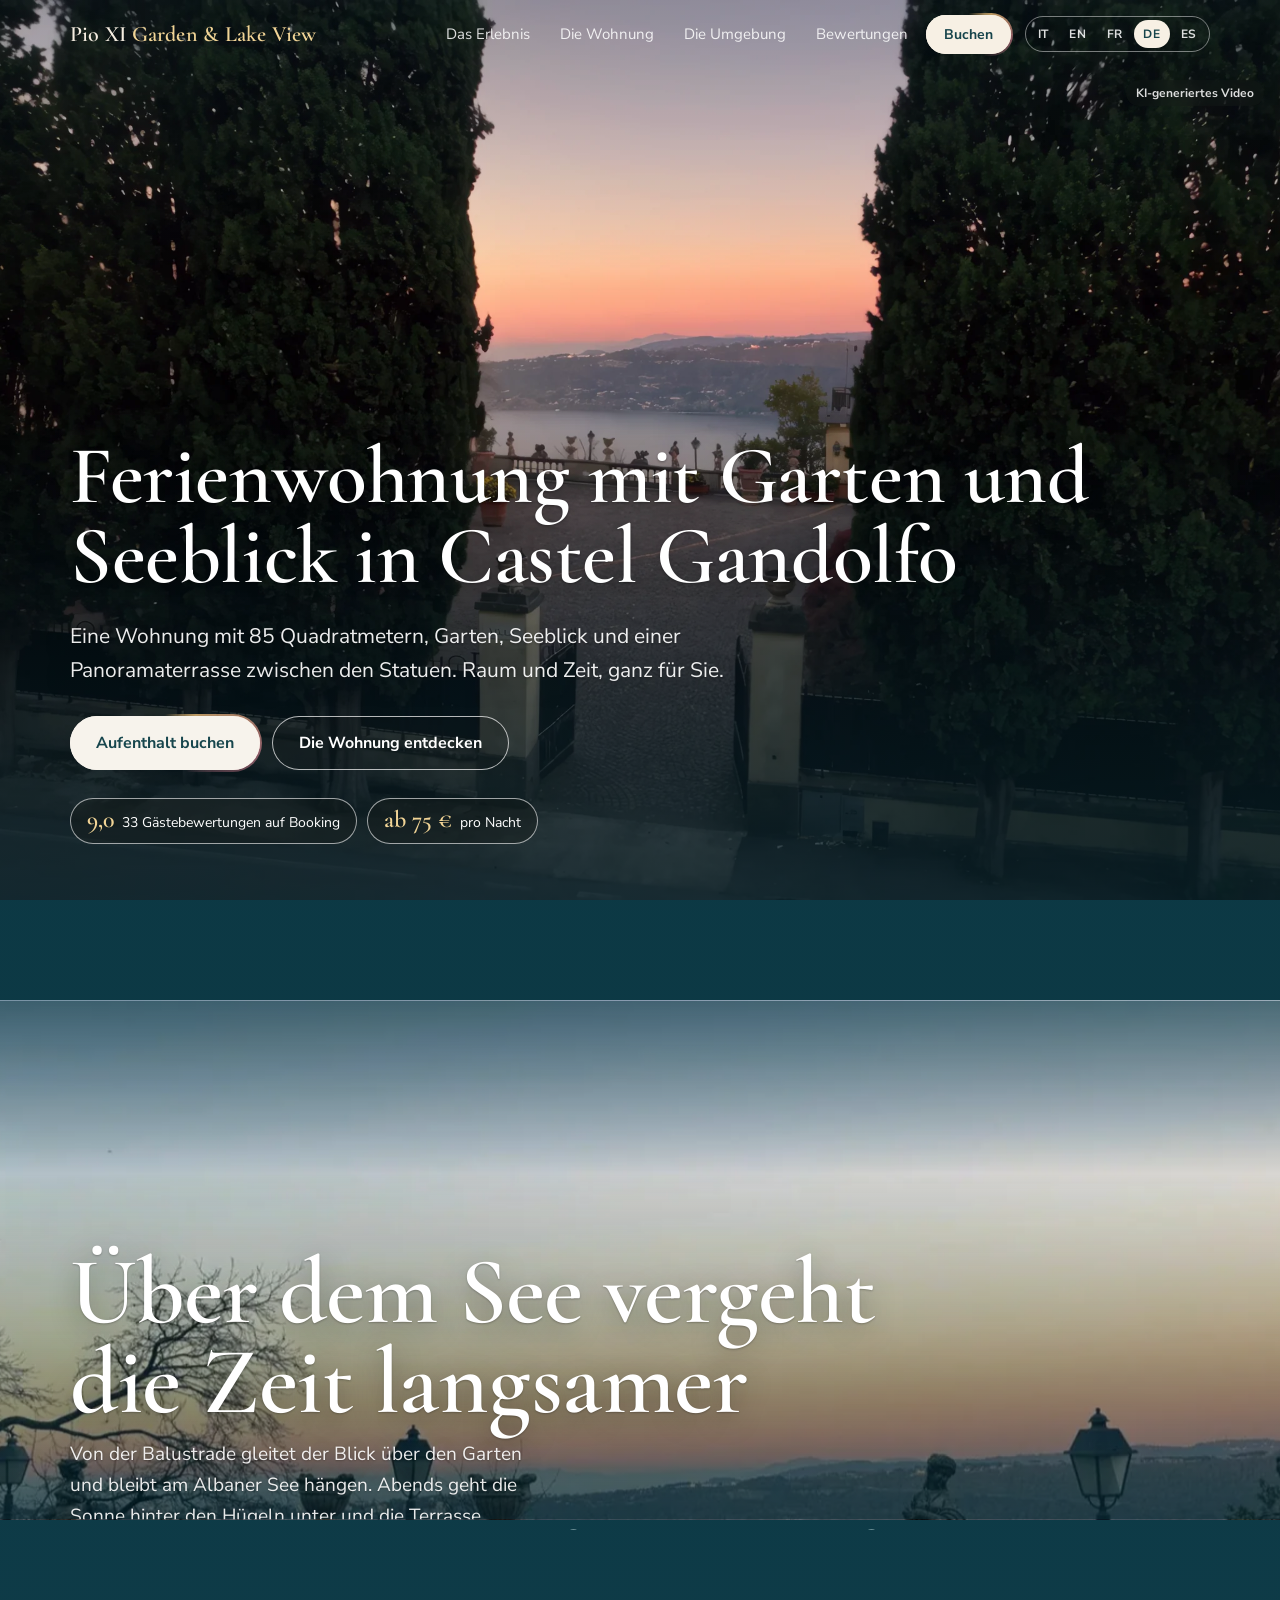
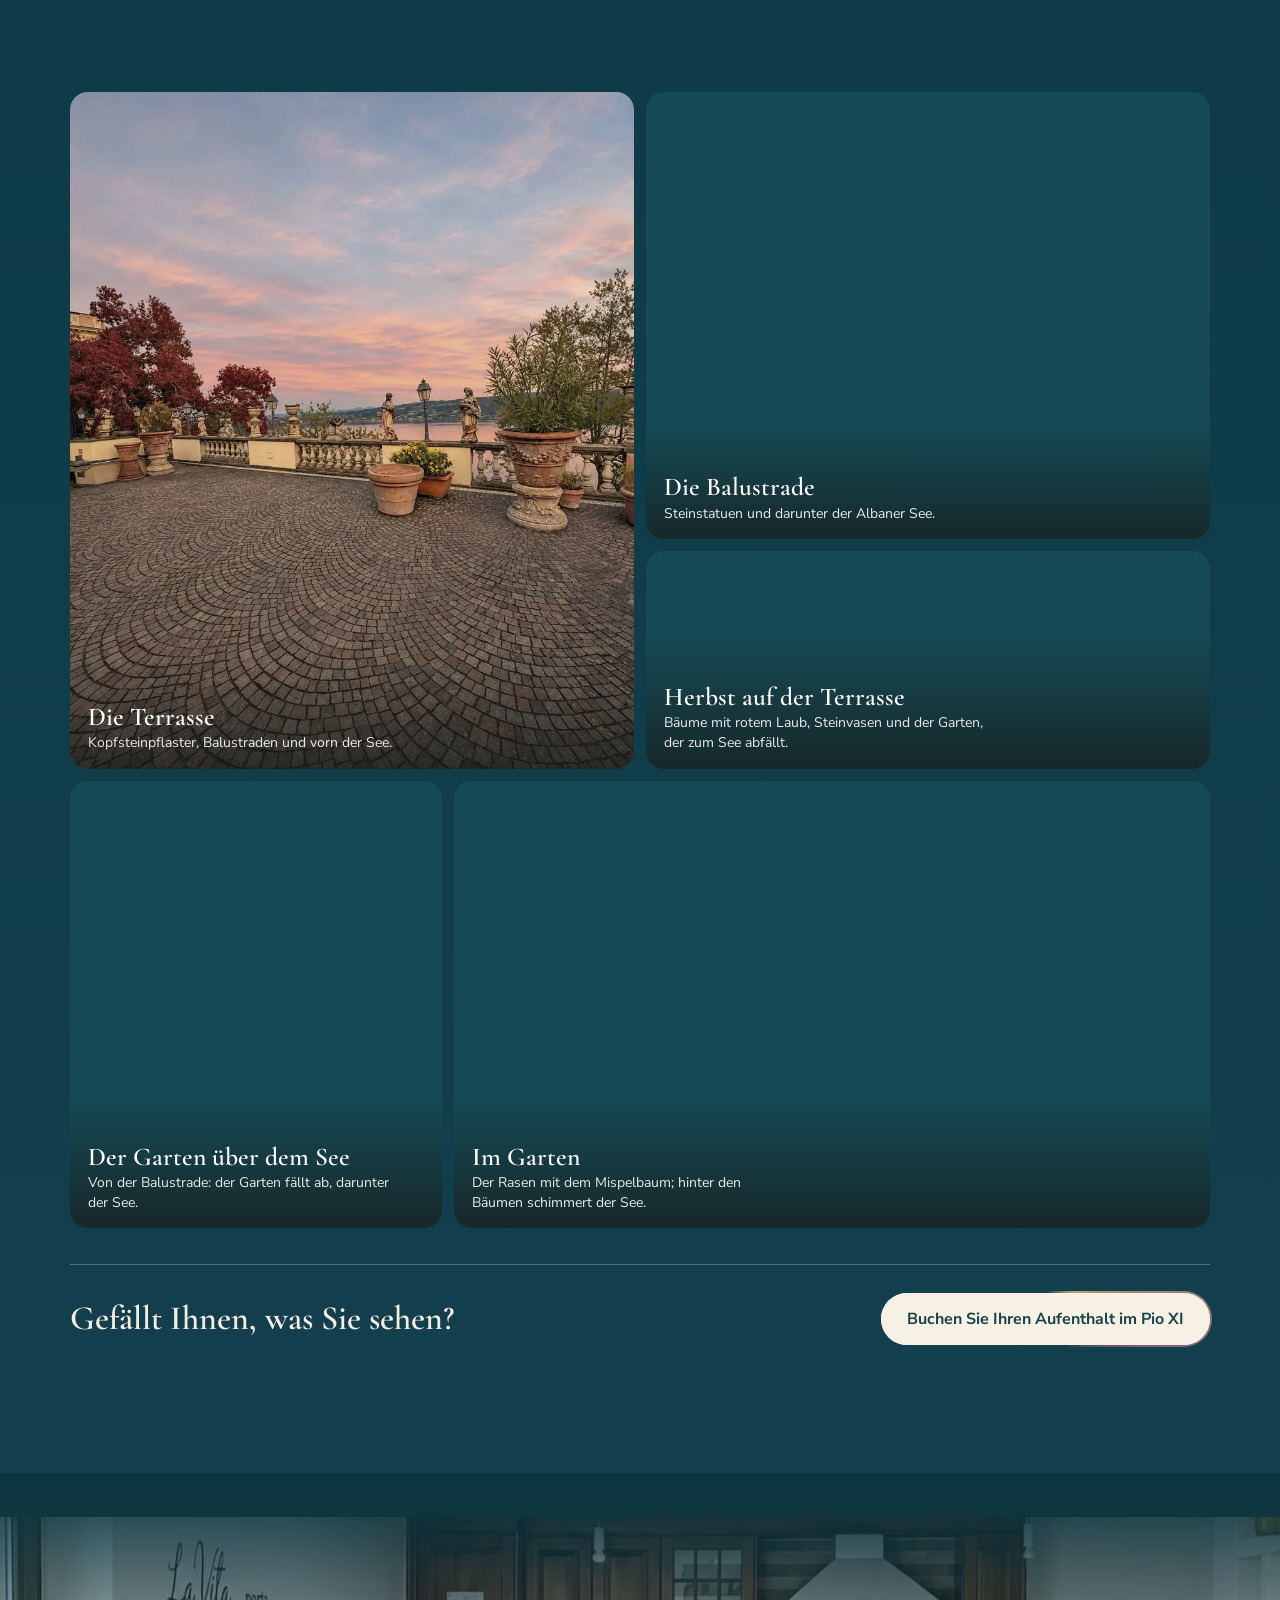
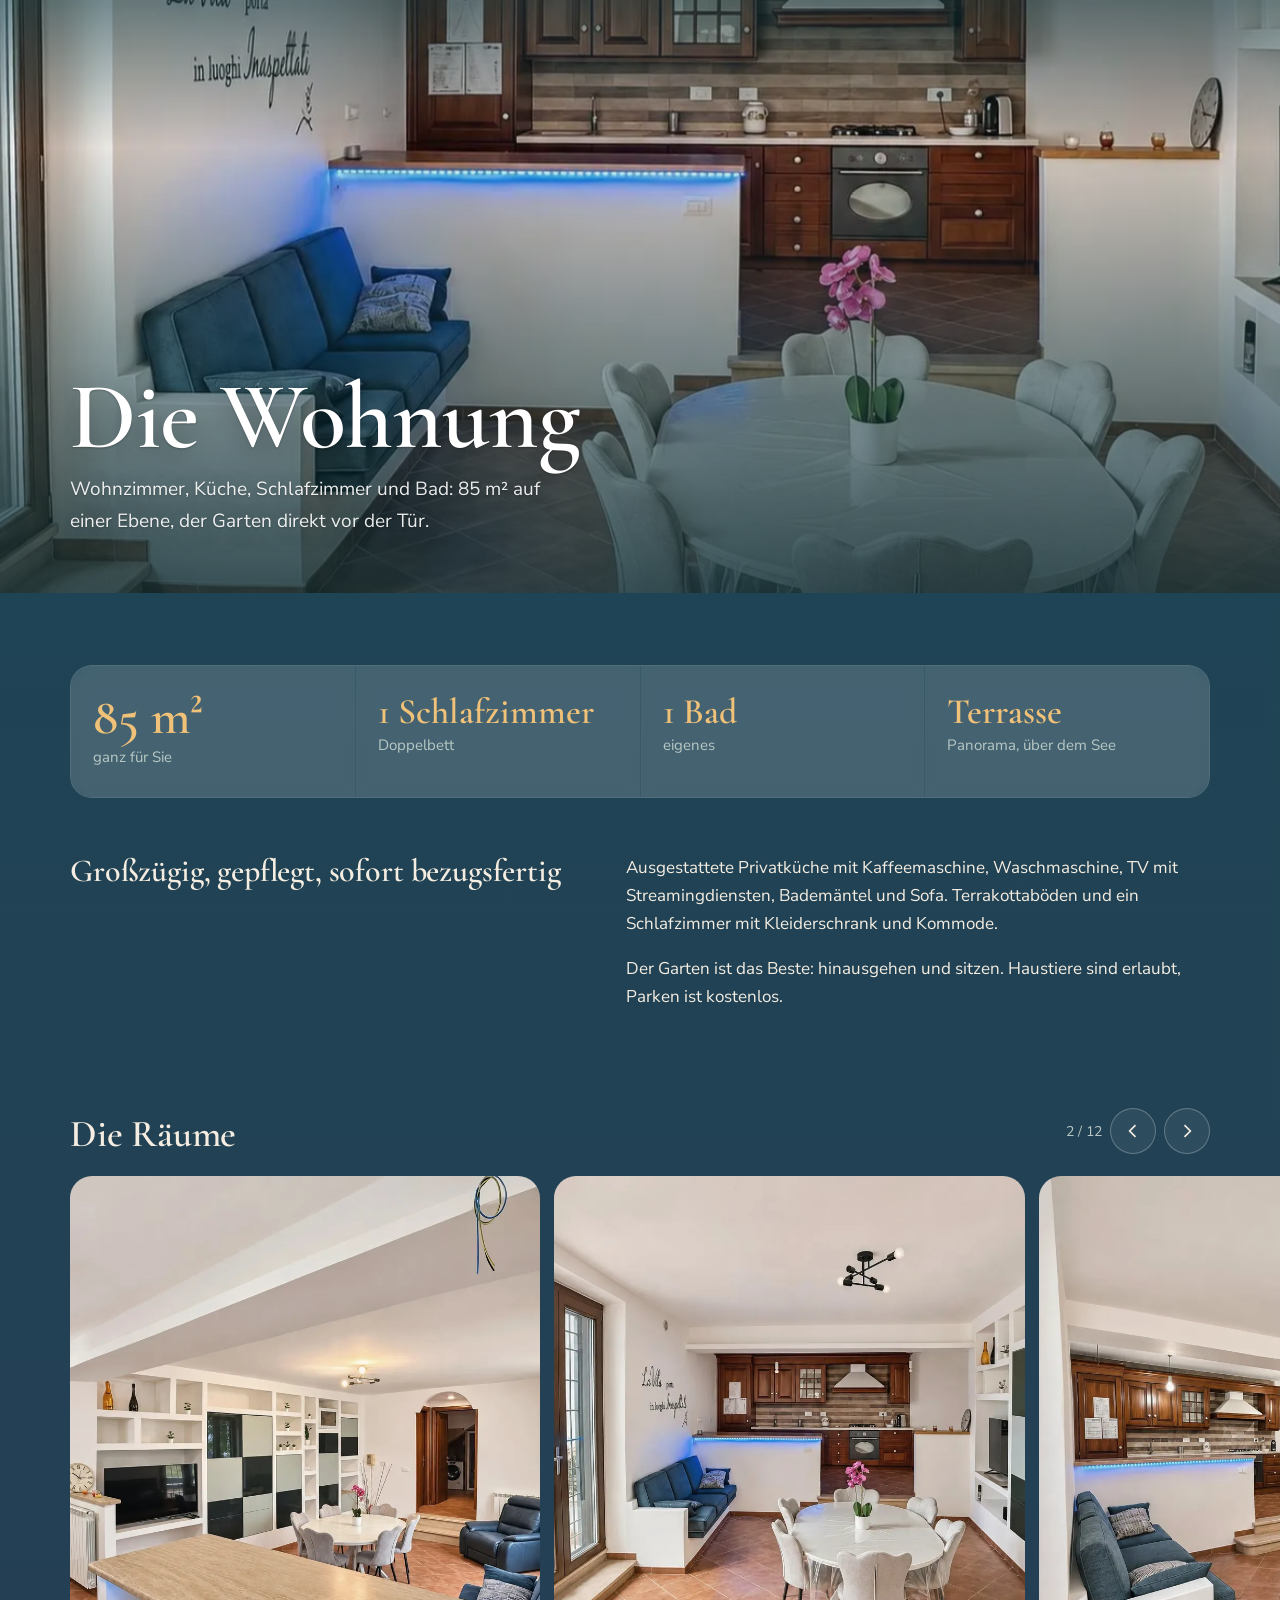
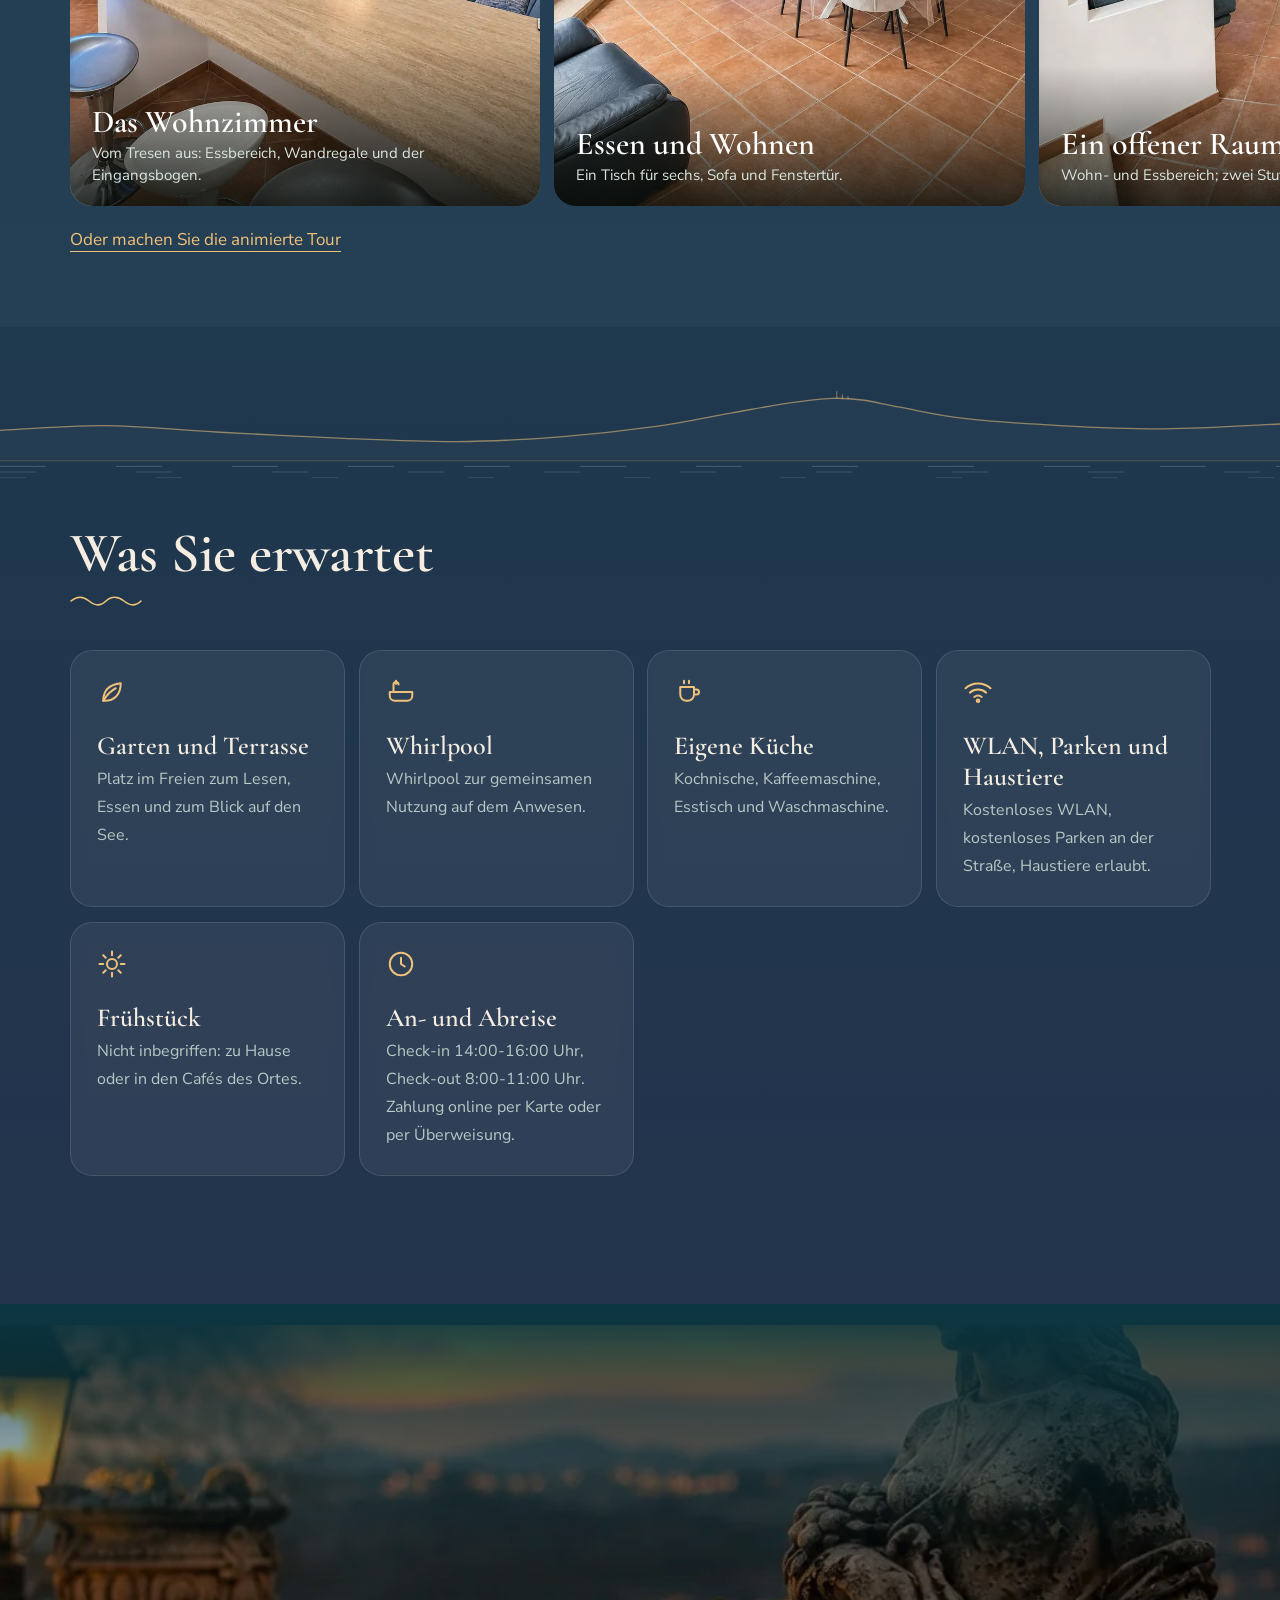
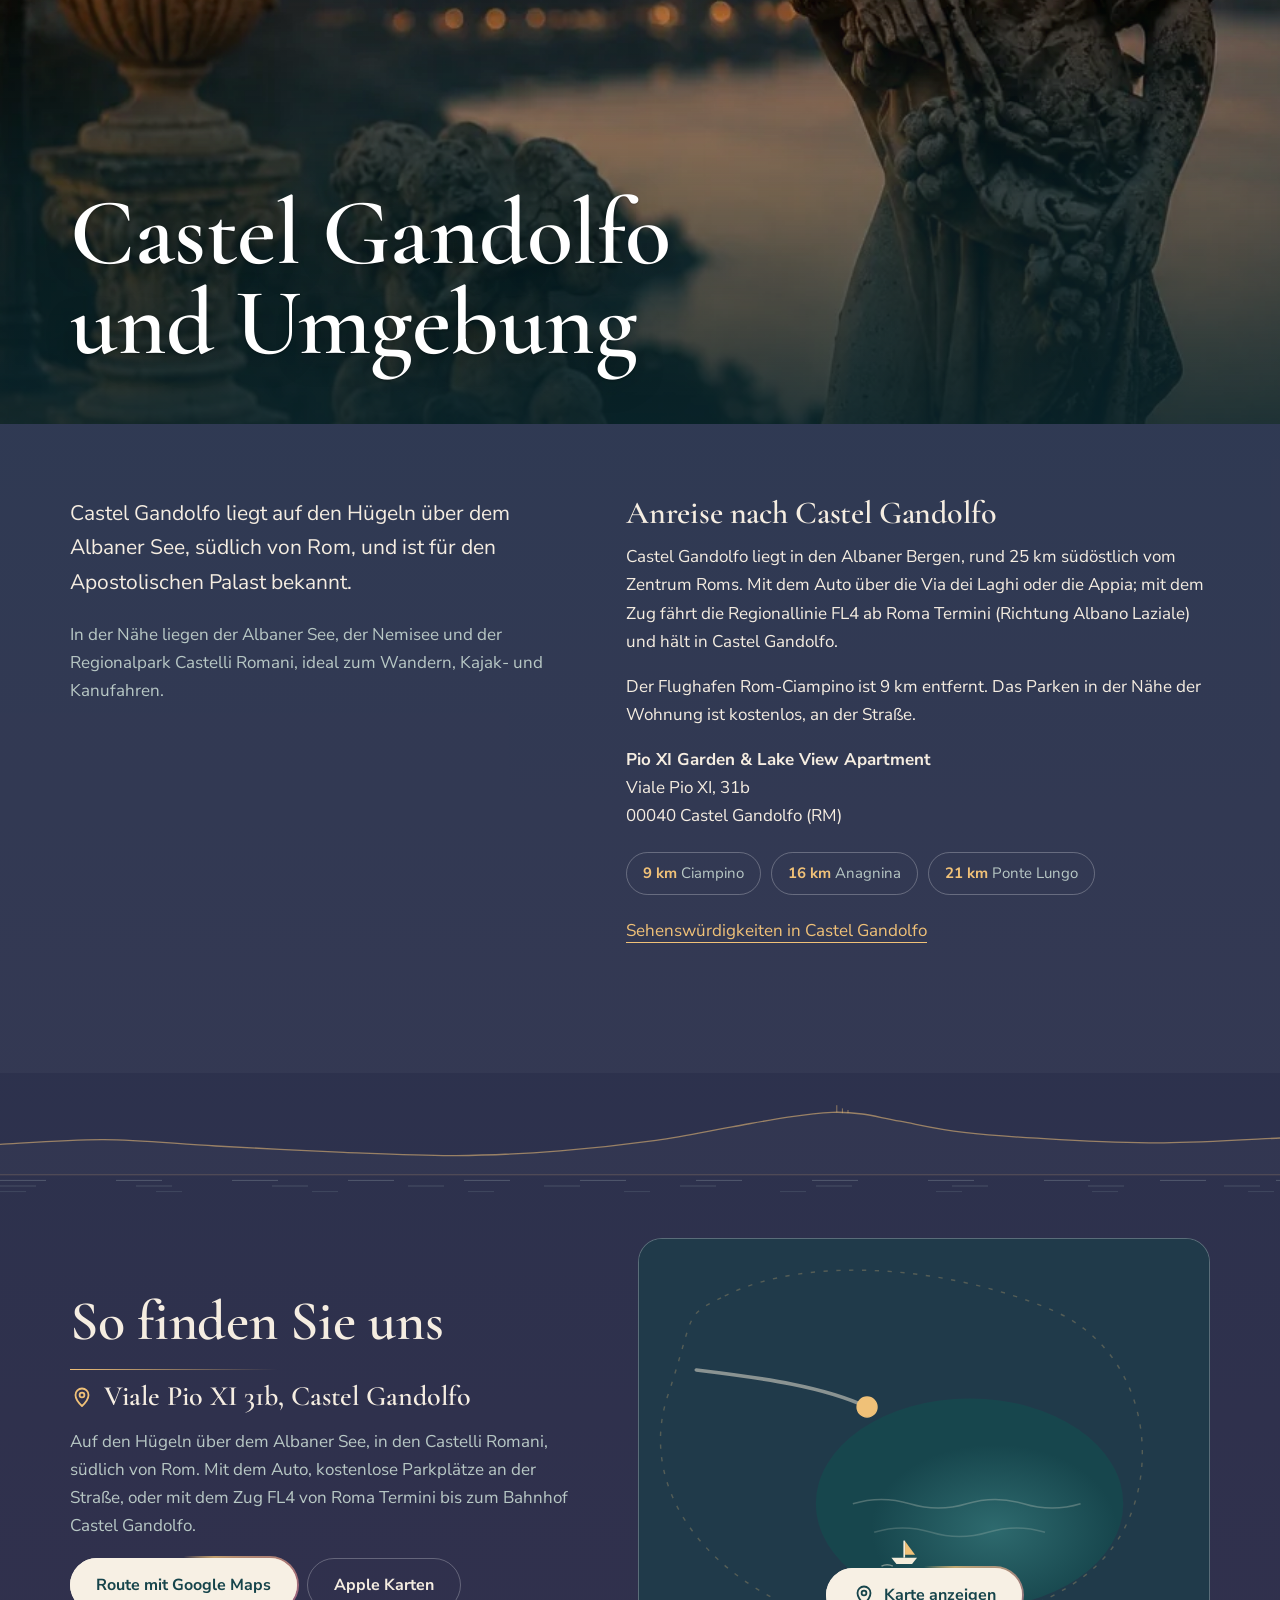
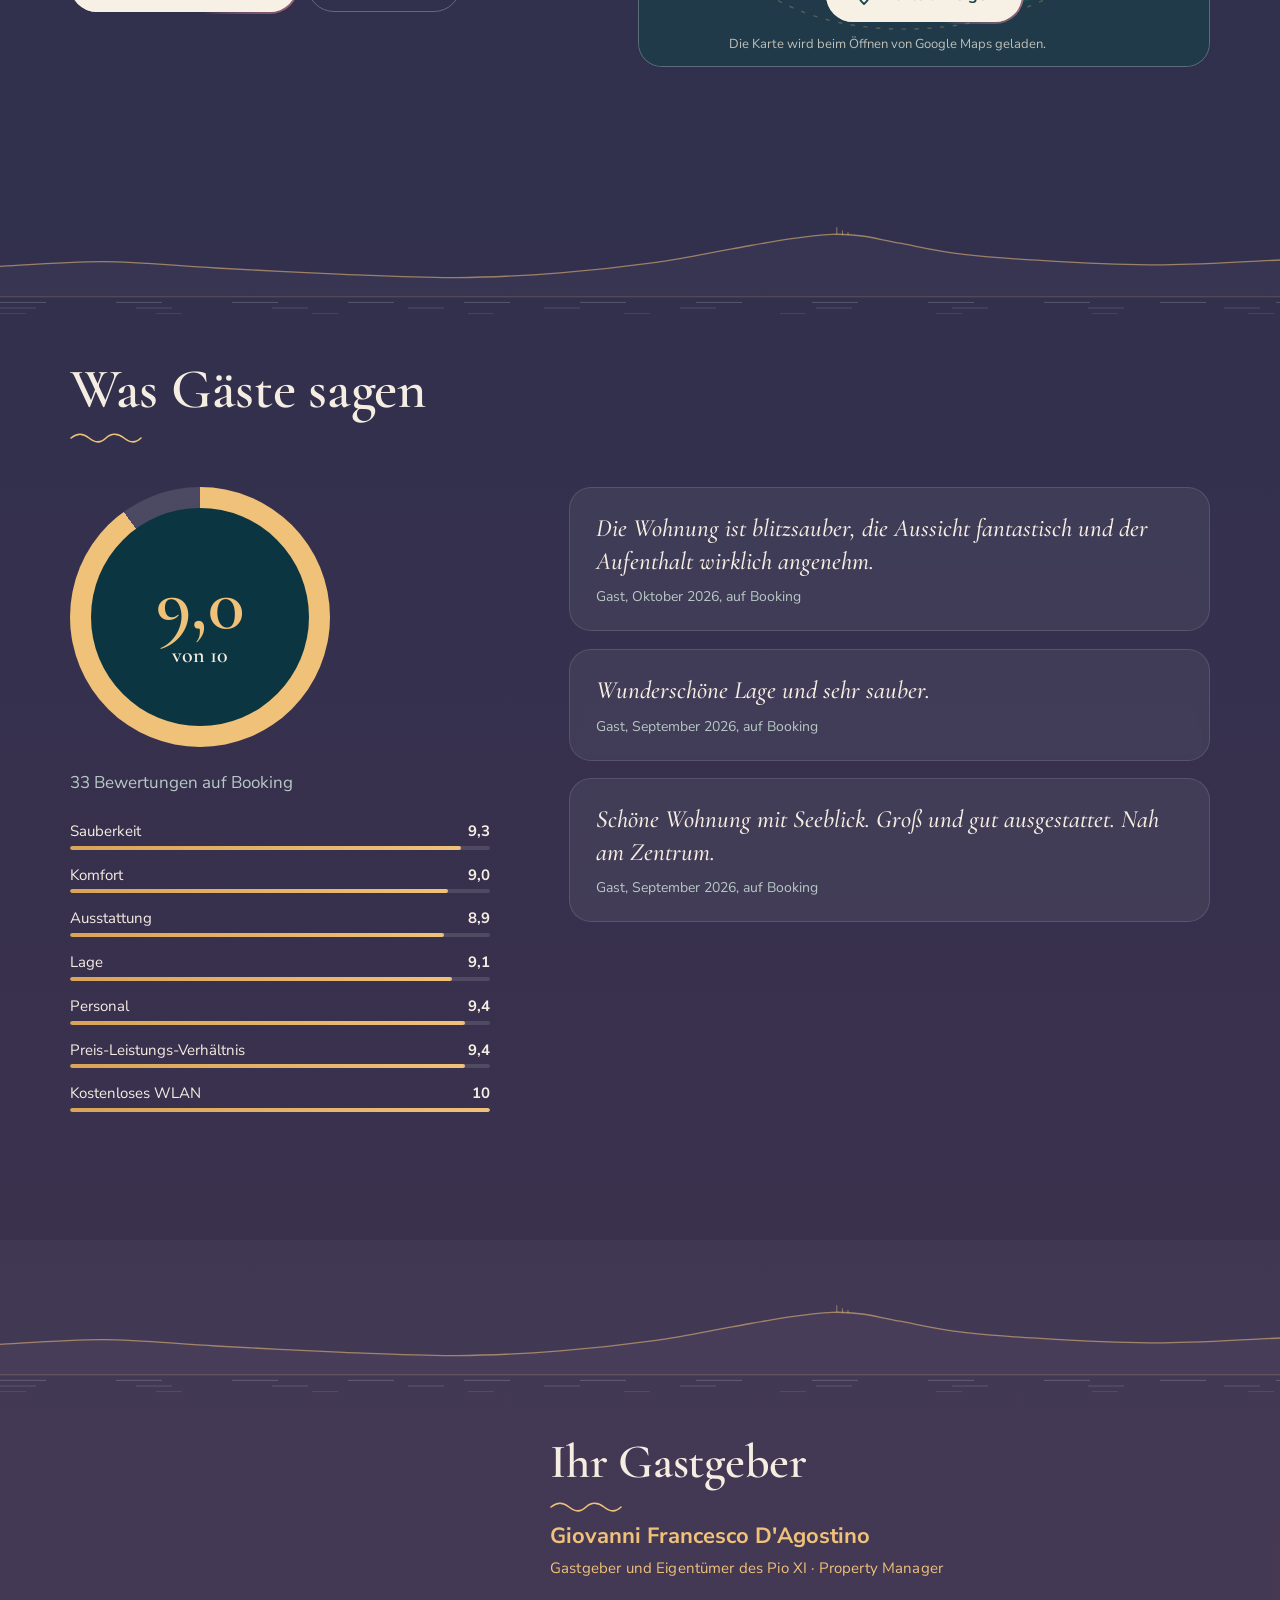
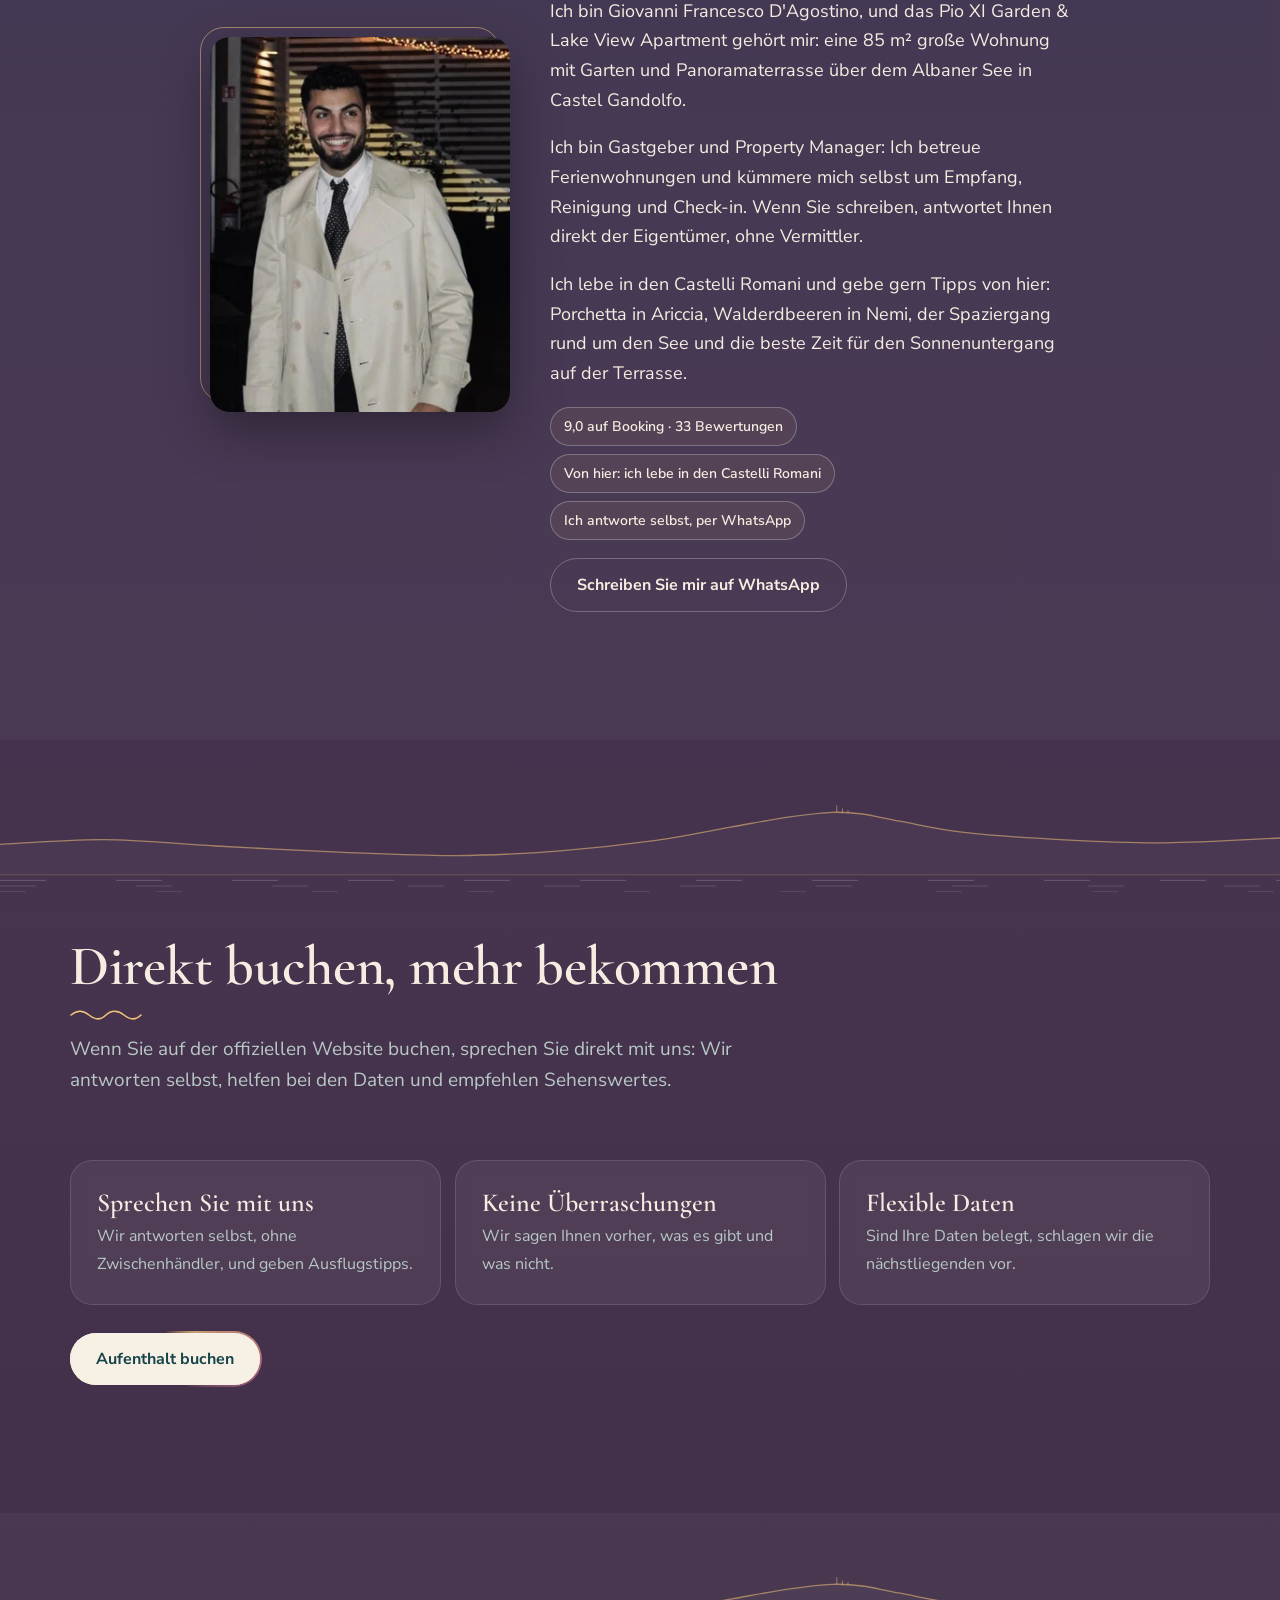
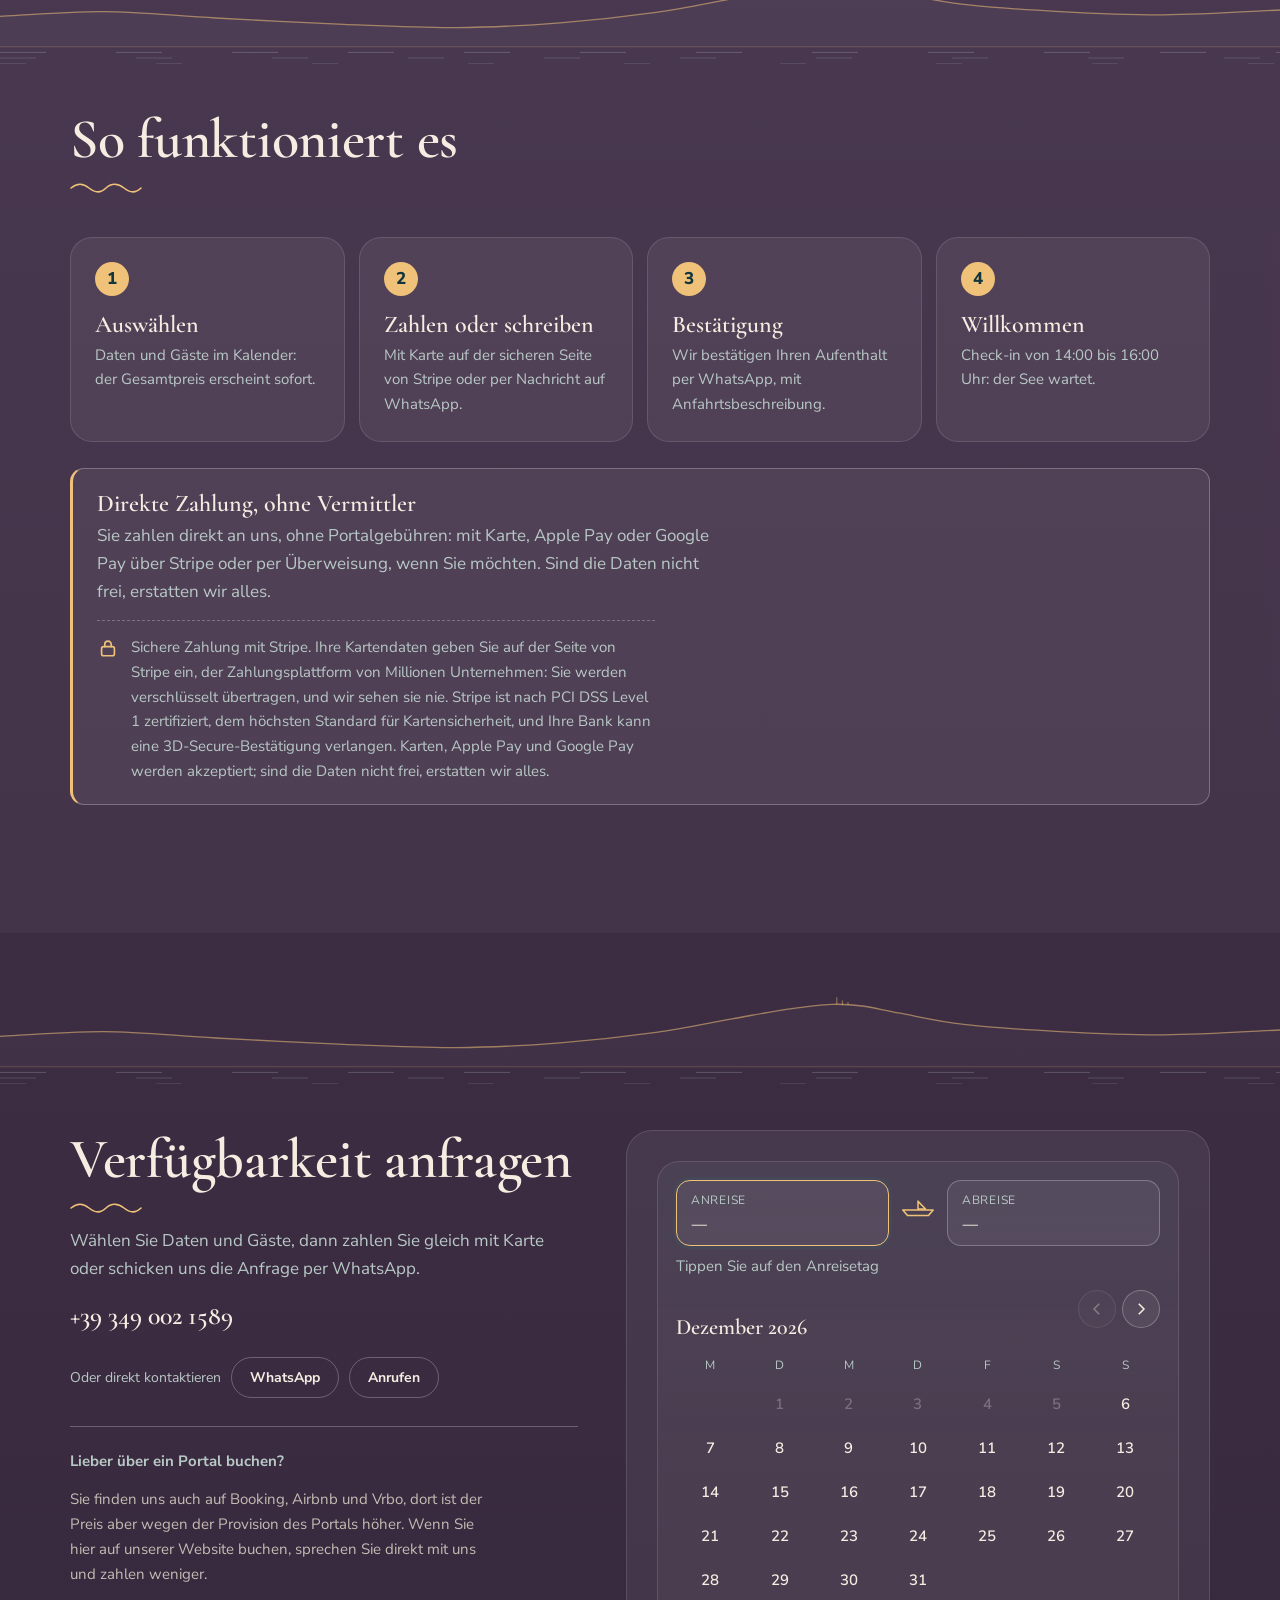
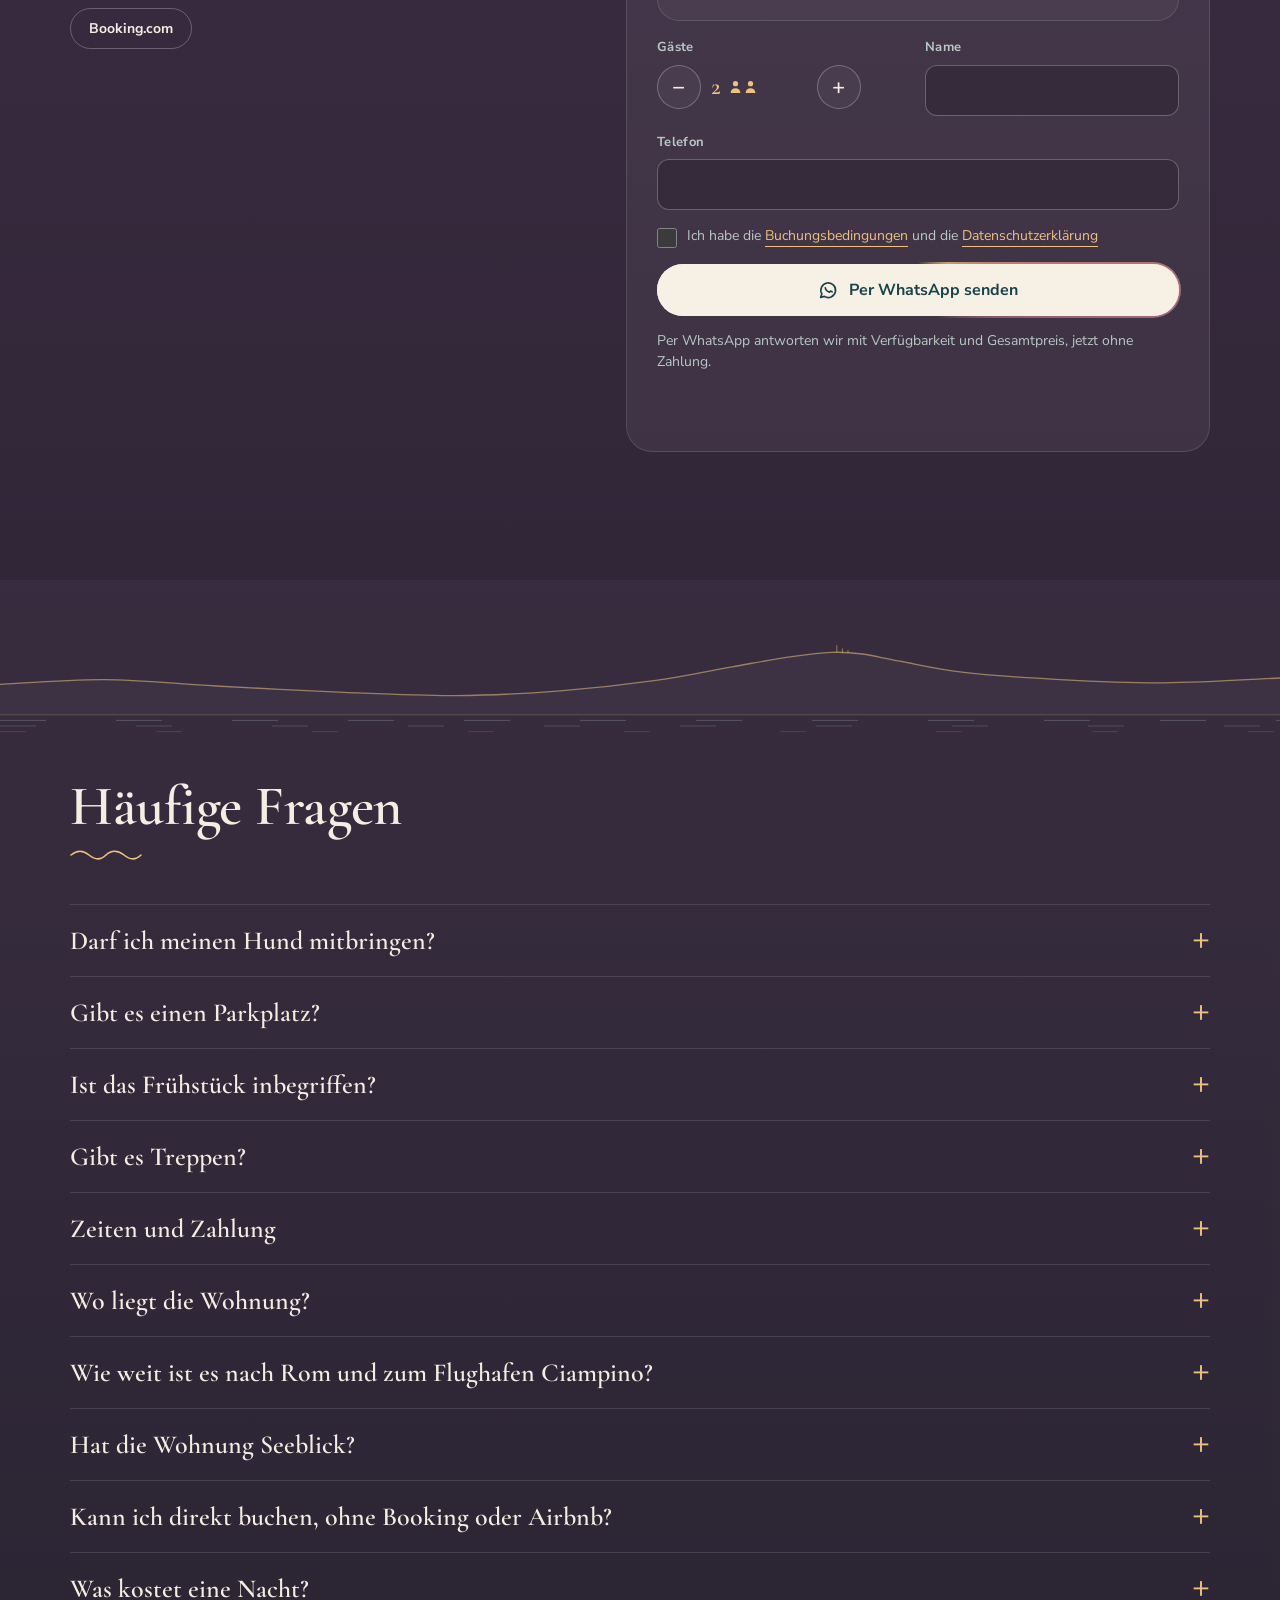
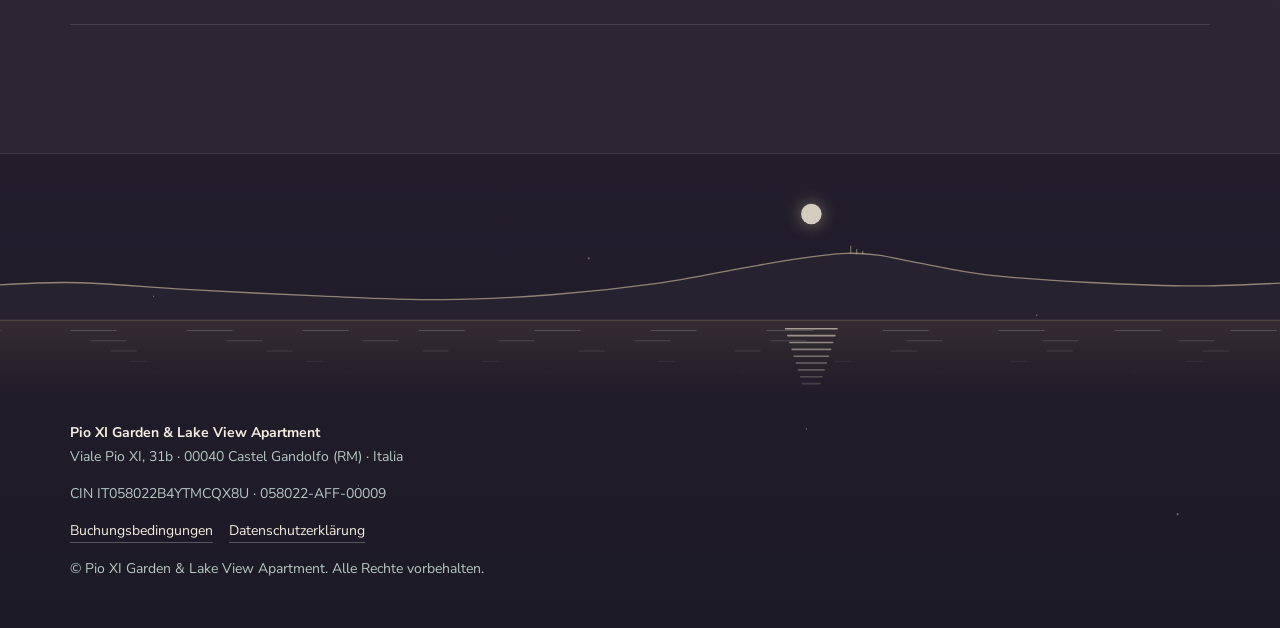
==== commit bd7d9e1c: "Mappe di calore (Microsoft Clarity) e Tag Manager impostabili da /admin, con consenso; animazioni: f" ====
--- a/de/index.html
+++ b/de/index.html
@@ -28,7 +28,7 @@
 <link rel="preload" as="image" type="image/webp" media="(min-width:701px)" href="../assets/cine/d/f001.webp" fetchpriority="high">
 <link rel="preconnect" href="https://fonts.googleapis.com"><link rel="preconnect" href="https://fonts.gstatic.com" crossorigin>
 <link rel="stylesheet" href="https://fonts.googleapis.com/css2?family=Cormorant+Garamond:wght@500;600&family=Nunito+Sans:ital,wght@0,400;0,700;0,800;1,400&display=swap">
-<link rel="stylesheet" href="../assets/site.css?v=df7322c8">
+<link rel="stylesheet" href="../assets/site.css?v=96946cd0">
 <script type="application/ld+json">{"@context": "https://schema.org", "@graph": [{"@type": "LodgingBusiness", "@id": "https://pioxigarden.com/de/#lodging", "name": "Pio XI Garden & Lake View Apartment", "url": "https://pioxigarden.com/de/", "description": "85 m² Ferienwohnung in Castel Gandolfo mit Garten, Panoramaterrasse und Blick auf den Albaner See. Haustiere erlaubt, gratis Parken, ab 75 €/Nacht.", "inLanguage": "de", "image": ["https://pioxigarden.com/assets/img/lago-1400.webp", "https://pioxigarden.com/assets/img/soggiorno-1400.webp", "https://pioxigarden.com/assets/img/soggiorno-2-1400.webp", "https://pioxigarden.com/assets/img/soggiorno-3-1400.webp", "https://pioxigarden.com/assets/img/ingresso-1400.webp", "https://pioxigarden.com/assets/img/cucina-1400.webp", "https://pioxigarden.com/assets/img/cucina-2-1400.webp", "https://pioxigarden.com/assets/img/camera-1400.webp", "https://pioxigarden.com/assets/img/camera-2-1400.webp", "https://pioxigarden.com/assets/img/camera-3-1400.webp", "https://pioxigarden.com/assets/img/bagno-1055.webp", "https://pioxigarden.com/assets/img/terrazza-ampia-1400.webp", "https://pioxigarden.com/assets/img/terrazza-3-1400.webp", "https://pioxigarden.com/assets/img/terrazza-2-1400.webp", "https://pioxigarden.com/assets/img/lago-hero-1400.webp", "https://pioxigarden.com/assets/img/giardino-1400.webp", "https://pioxigarden.com/assets/img/pranzo-1400.webp", "https://pioxigarden.com/assets/img/idromassaggio-1400.webp", "https://pioxigarden.com/assets/img/divano-1400.webp"], "address": {"@type": "PostalAddress", "streetAddress": "Viale Pio XI, 31b", "addressLocality": "Castel Gandolfo", "addressRegion": "RM", "postalCode": "00040", "addressCountry": "IT"}, "priceRange": "from 75 EUR", "petsAllowed": true, "checkinTime": "14:00", "checkoutTime": "11:00", "identifier": "IT058022B4YTMCQX8U", "amenityFeature": [{"@type": "LocationFeatureSpecification", "name": "Garden", "value": true}, {"@type": "LocationFeatureSpecification", "name": "Panoramic terrace", "value": true}, {"@type": "LocationFeatureSpecification", "name": "Lake view", "value": true}, {"@type": "LocationFeatureSpecification", "name": "Private kitchen", "value": true}, {"@type": "LocationFeatureSpecification", "name": "Washing machine", "value": true}, {"@type": "LocationFeatureSpecification", "name": "Coffee machine", "value": true}, {"@type": "LocationFeatureSpecification", "name": "Free Wi-Fi", "value": true}, {"@type": "LocationFeatureSpecification", "name": "Free street parking", "value": true}, {"@type": "LocationFeatureSpecification", "name": "Pets allowed", "value": true}, {"@type": "LocationFeatureSpecification", "name": "Hot tub (shared)", "value": true}], "containsPlace": {"@type": "Apartment", "name": "Pio XI Garden & Lake View Apartment", "floorSize": {"@type": "QuantitativeValue", "value": 85, "unitCode": "MTK"}, "numberOfBedrooms": 1, "numberOfBathroomsTotal": 1, "petsAllowed": true}, "areaServed": {"@type": "City", "name": "Castel Gandolfo"}, "telephone": "+393490021589", "alternateName": ["Pio XI Garden and Lake View Apartment", "Pio XI Garden", "Pio XI Castel Gandolfo"], "hasMap": "https://www.google.com/maps/search/?api=1&query=Viale+Pio+XI+31b+00040+Castel+Gandolfo", "knowsLanguage": ["it", "en", "fr", "de", "es"], "sameAs": ["https://www.booking.com/searchresults.html?ss=Pio%20XI%20Garden%20%26%20Lake%20View%20Apartment%2C%20Castel%20Gandolfo"], "aggregateRating": {"@type": "AggregateRating", "ratingValue": 9.0, "bestRating": 10, "worstRating": 1, "reviewCount": 33}, "founder": {"@type": "Person", "@id": "https://pioxigarden.com/#host", "name": "Giovanni Francesco D'Agostino", "jobTitle": "Gastgeber und Property Manager", "image": "https://pioxigarden.com/assets/img/host2-640.jpg", "homeLocation": {"@type": "Place", "name": "Castelli Romani"}}, "paymentAccepted": "Credit card, Debit card, Apple Pay, Google Pay, Bank transfer", "currenciesAccepted": "EUR", "potentialAction": {"@type": "ReserveAction", "target": {"@type": "EntryPoint", "urlTemplate": "https://pioxigarden.com/de/#contatti", "actionPlatform": ["https://schema.org/DesktopWebPlatform", "https://schema.org/MobileWebPlatform"]}, "result": {"@type": "LodgingReservation", "name": "Pio XI Garden & Lake View Apartment"}}}, {"@type": "FAQPage", "inLanguage": "de", "mainEntity": [{"@type": "Question", "name": "Darf ich meinen Hund mitbringen?", "acceptedAnswer": {"@type": "Answer", "text": "Ja, Haustiere sind erlaubt. Nennen Sie uns Art und Größe in Ihrer Anfrage."}}, {"@type": "Question", "name": "Gibt es einen Parkplatz?", "acceptedAnswer": {"@type": "Answer", "text": "Ja, kostenlos, an der Straße."}}, {"@type": "Question", "name": "Ist das Frühstück inbegriffen?", "acceptedAnswer": {"@type": "Answer", "text": "Nein. Es gibt eine Privatküche, und im Ort finden Sie Cafés und Bäckereien."}}, {"@type": "Question", "name": "Gibt es Treppen?", "acceptedAnswer": {"@type": "Answer", "text": "Ja, zur Wohnung führen mehrere Treppen. Wenn Sie mit schwerem Gepäck reisen oder eingeschränkt mobil sind, schreiben Sie uns bitte vorher."}}, {"@type": "Question", "name": "Zeiten und Zahlung", "acceptedAnswer": {"@type": "Answer", "text": "Check-in 14:00-16:00 Uhr, Check-out 8:00-11:00 Uhr. Zahlung online mit Karte, Apple Pay oder Google Pay (über Stripe) oder per Überweisung nach Kontakt über WhatsApp."}}, {"@type": "Question", "name": "Wo liegt die Wohnung?", "acceptedAnswer": {"@type": "Answer", "text": "Im Viale Pio XI 31b in Castel Gandolfo (Rom), auf den Hügeln über dem Albaner See, südlich von Rom."}}, {"@type": "Question", "name": "Wie weit ist es nach Rom und zum Flughafen Ciampino?", "acceptedAnswer": {"@type": "Answer", "text": "Das Zentrum von Rom ist etwa 25 km entfernt. Der Flughafen Rom-Ciampino liegt 9 km entfernt, die Metro Anagnina 16 km und die Metro Ponte Lungo 21 km."}}, {"@type": "Question", "name": "Hat die Wohnung Seeblick?", "acceptedAnswer": {"@type": "Answer", "text": "Ja. Vom Haus aus sieht man den Albaner See; dazu gibt es einen Garten, und die Panoramaterrasse mit Statuen blickt auf den See."}}, {"@type": "Question", "name": "Kann ich direkt buchen, ohne Booking oder Airbnb?", "acceptedAnswer": {"@type": "Answer", "text": "Ja. Hier buchen Sie günstiger, ohne Portalgebühren, und sprechen direkt mit dem Eigentümer. Sie können mit Karte zahlen oder uns per WhatsApp schreiben."}}, {"@type": "Question", "name": "Was kostet eine Nacht?", "acceptedAnswer": {"@type": "Answer", "text": "Ab 75 € pro Nacht. Der Preis hängt von der Saison ab: Wählen Sie Ihre Daten im Formular, dann sehen Sie sofort den Gesamtpreis."}}]}, {"@type": "WebSite", "@id": "https://pioxigarden.com/#website", "name": "Pio XI Garden & Lake View Apartment", "alternateName": "Pio XI Garden", "url": "https://pioxigarden.com/", "inLanguage": ["it", "en", "fr", "de", "es"]}]}</script>
 </head>
 <body>
@@ -82,7 +82,7 @@
 <a class="link" href="sehenswuerdigkeiten-castel-gandolfo/index.html">Sehenswürdigkeiten in Castel Gandolfo</a></div></div>
 </div></section>
 
-<section id="dove"><div class="wrap dove"><div class="dove-t"><h2>So finden Sie uns</h2><p class="dove-a"><svg viewBox="0 0 24 24" aria-hidden="true"><path d="M12 21s-6.5-6-6.5-11a6.5 6.5 0 0 1 13 0c0 5-6.5 11-6.5 11z"/><circle cx="12" cy="10" r="2.4"/></svg><span>Viale Pio XI 31b, Castel Gandolfo</span></p><p>Auf den Hügeln über dem Albaner See, in den Castelli Romani, südlich von Rom. Mit dem Auto, kostenlose Parkplätze an der Straße, oder mit dem Zug FL4 von Roma Termini bis zum Bahnhof Castel Gandolfo.</p><div class="dove-b"><a class="btn" href="https://www.google.com/maps/dir/?api=1&amp;destination=Viale+Pio+XI+31b,+00040+Castel+Gandolfo+RM" target="_blank" rel="noopener">Route mit Google Maps</a><a class="btn g" href="https://maps.apple.com/?daddr=Viale+Pio+XI+31b,+00040+Castel+Gandolfo+RM" target="_blank" rel="noopener">Apple Karten</a></div></div><div class="dove-m" data-src="https://maps.google.com/maps?q=Viale%20Pio%20XI%2031b%2C%2000040%20Castel%20Gandolfo%20RM&amp;z=15&amp;hl=de&amp;output=embed" data-title="Karte: Viale Pio XI 31b, Castel Gandolfo"><svg class="dove-art" viewBox="0 0 400 300" aria-hidden="true"><defs><radialGradient id="dl" cx="58%" cy="62%" r="40%"><stop offset="0" stop-color="#2e6a6e"/><stop offset="1" stop-color="#17464d"/></radialGradient></defs><rect width="400" height="300" fill="#203a4a"/><path d="M60 40c60-30 160-20 230 10s80 120 40 170-150 70-220 40S0 170 20 110 30 55 60 40z" fill="none" stroke="rgba(240,193,120,.25)" stroke-dasharray="3 6"/><ellipse cx="232" cy="186" rx="108" ry="74" fill="url(#dl)"/><path d="M150 186q20-6 40 0t40 0 40 0 40 0" fill="none" stroke="rgba(244,236,218,.25)"/><path d="M165 206q20-6 40 0t40 0 40 0" fill="none" stroke="rgba(244,236,218,.18)"/><path d="M40 92C90 98 130 104 160 118" fill="none" stroke="rgba(244,236,218,.5)" stroke-width="2.5" stroke-linecap="round"/><circle class="dove-pin" cx="160" cy="118" r="7" fill="#f0c178"/><circle class="dove-ring" cx="160" cy="118" r="7" fill="none" stroke="#f0c178"/></svg><button type="button" class="btn dove-show"><svg viewBox="0 0 24 24" aria-hidden="true"><path d="M12 21s-6.5-6-6.5-11a6.5 6.5 0 0 1 13 0c0 5-6.5 11-6.5 11z"/><circle cx="12" cy="10" r="2.4"/></svg><span>Karte anzeigen</span></button><p class="dove-n">Die Karte wird beim Öffnen von Google Maps geladen.</p></div></div></section>
+<section id="dove"><div class="wrap dove"><div class="dove-t"><h2>So finden Sie uns</h2><p class="dove-a"><svg viewBox="0 0 24 24" aria-hidden="true"><path d="M12 21s-6.5-6-6.5-11a6.5 6.5 0 0 1 13 0c0 5-6.5 11-6.5 11z"/><circle cx="12" cy="10" r="2.4"/></svg><span>Viale Pio XI 31b, Castel Gandolfo</span></p><p>Auf den Hügeln über dem Albaner See, in den Castelli Romani, südlich von Rom. Mit dem Auto, kostenlose Parkplätze an der Straße, oder mit dem Zug FL4 von Roma Termini bis zum Bahnhof Castel Gandolfo.</p><div class="dove-b"><a class="btn" href="https://www.google.com/maps/dir/?api=1&amp;destination=Viale+Pio+XI+31b,+00040+Castel+Gandolfo+RM" target="_blank" rel="noopener">Route mit Google Maps</a><a class="btn g" href="https://maps.apple.com/?daddr=Viale+Pio+XI+31b,+00040+Castel+Gandolfo+RM" target="_blank" rel="noopener">Apple Karten</a></div></div><div class="dove-m" data-src="https://maps.google.com/maps?q=Viale%20Pio%20XI%2031b%2C%2000040%20Castel%20Gandolfo%20RM&amp;z=15&amp;hl=de&amp;output=embed" data-title="Karte: Viale Pio XI 31b, Castel Gandolfo"><svg class="dove-art" viewBox="0 0 400 300" aria-hidden="true"><defs><radialGradient id="dl" cx="58%" cy="62%" r="40%"><stop offset="0" stop-color="#2e6a6e"/><stop offset="1" stop-color="#17464d"/></radialGradient></defs><rect width="400" height="300" fill="#203a4a"/><path d="M60 40c60-30 160-20 230 10s80 120 40 170-150 70-220 40S0 170 20 110 30 55 60 40z" fill="none" stroke="rgba(240,193,120,.25)" stroke-dasharray="3 6"/><ellipse cx="232" cy="186" rx="108" ry="74" fill="url(#dl)"/><path d="M150 186q20-6 40 0t40 0 40 0 40 0" fill="none" stroke="rgba(244,236,218,.25)"/><path d="M165 206q20-6 40 0t40 0 40 0" fill="none" stroke="rgba(244,236,218,.18)"/><path d="M40 92C90 98 130 104 160 118" fill="none" stroke="rgba(244,236,218,.5)" stroke-width="2.5" stroke-linecap="round"/><g class="dove-boat"><path d="M-9 0h18l-3.5 4.5h-11z" fill="#f4ecda"/><path d="M0-12v12" stroke="#f4ecda" stroke-width="1.2"/><path d="M0.6-11.5l7 9.5h-7z" fill="#f0c178"/><path d="M-16 6q4-2 8 0" fill="none" stroke="rgba(244,236,218,.45)"/><animateMotion dur="28s" repeatCount="indefinite" rotate="0" path="M160 190a72 44 0 1 0 144 0a72 44 0 1 0-144 0"/></g><circle class="dove-pin" cx="160" cy="118" r="7" fill="#f0c178"/><circle class="dove-ring" cx="160" cy="118" r="7" fill="none" stroke="#f0c178"/></svg><button type="button" class="btn dove-show"><svg viewBox="0 0 24 24" aria-hidden="true"><path d="M12 21s-6.5-6-6.5-11a6.5 6.5 0 0 1 13 0c0 5-6.5 11-6.5 11z"/><circle cx="12" cy="10" r="2.4"/></svg><span>Karte anzeigen</span></button><p class="dove-n">Die Karte wird beim Öffnen von Google Maps geladen.</p></div></div></section>
 <section id="recensioni"><div class="wrap">
 <div class="hd"><h2>Was Gäste sagen</h2></div>
 <div class="rv"><div>
@@ -183,7 +183,7 @@
 <p><b>Verantwortlicher.</b> Giovanni Francesco D'Agostino, Viale Pio XI, 31b, Castel Gandolfo, Italien. Kontakt: +39 349 002 1589 (WhatsApp).</p>
 <p><b>Verarbeitete Daten.</b> Name, Telefon, Reisedaten und Gästezahl, die Sie im Formular eingeben oder uns per WhatsApp senden. Bei Kartenzahlung erhebt Stripe E-Mail und Zahlungsdaten: Ihre Kartennummer sehen wir nicht.</p>
 <p><b>Zweck.</b> Um Ihre Anfrage zu beantworten und die Buchung abzuwickeln (vorvertragliche Maßnahmen). Die Ausweise der Gäste aufgrund gesetzlicher Pflicht.</p>
-<p><b>Empfänger.</b> Stripe (Kartenzahlungen), WhatsApp (Nachrichten) und Cloudflare (Hosting der Website). Wir verkaufen keine Daten.</p>
+<p><b>Empfänger.</b> Stripe (Kartenzahlungen), WhatsApp (Nachrichten) und Cloudflare (Hosting der Website). Mit Ihrer Cookie-Einwilligung: Google (Tag Manager und Analytics) und Microsoft Clarity, für anonyme Besuchsstatistiken. Wir verkaufen keine Daten.</p>
 <p><b>Speicherdauer.</b> [Aufbewahrungsfrist noch festzulegen.]</p>
 <p><b>Ihre Rechte.</b> Auskunft, Berichtigung, Löschung, Einschränkung, Widerspruch. Schreiben Sie an +39 349 002 1589 (WhatsApp). Sie können sich auch an die italienische Datenschutzbehörde (Garante) wenden.</p>
 <p class="muted">Entwurf, nicht von einer Fachperson geprüft.</p></div></dialog>
@@ -204,6 +204,6 @@
 <div class="tv-view" id="tvv" hidden><div class="tv-vbox" id="tvvm"></div><p class="tv-vcap" id="tvvc"></p><div class="tv-vctl"><button type="button" class="btn g s" id="tvvp" aria-label="Vorherige Station"><svg viewBox="0 0 24 24" aria-hidden="true"><path d="M15 5l-7 7 7 7"/></svg></button><button type="button" class="btn s" id="tvvx">Schließen</button><button type="button" class="btn g s" id="tvvn" aria-label="Nächste Station"><svg viewBox="0 0 24 24" aria-hidden="true"><path d="M9 5l7 7-7 7"/></svg></button></div></div>
 </dialog>
 <script>window.PX={"lang": "de", "phone": "393490021589", "email": "", "api": "", "gtm": "", "ed": {"here": "Hier hinzufügen", "what": "Was möchten Sie hinzufügen?", "kT": "Text", "kI": "Bild", "kB": "Schaltfläche", "hd": "Überschrift", "bd": "Text", "lab": "Text der Schaltfläche", "lnk": "Wohin sie führt", "lBook": "Zum Buchungsformular", "lWa": "Zu WhatsApp", "lTel": "Zum Telefon", "lUrl": "Zu einer Webadresse", "url": "Adresse (https://…)", "mod": "Bearbeiten", "up_": "Hoch", "dn": "Runter", "need": "Schreiben Sie mindestens eine Überschrift, einen Text oder den Text der Schaltfläche.", "badUrl": "Die Adresse muss mit https:// beginnen", "crop": "Zuschnitt", "hint": "Foto ziehen, um den Ausschnitt zu verschieben; mit dem Regler zoomen.", "zoom": "Zoom", "save": "Speichern", "cancel": "Abbrechen", "text": "Text", "tl": "Titel", "cl": "Bildunterschrift", "add": "Foto hinzufügen", "room": "Wohin gehört das Foto?", "del_": "Löschen", "rooms": {"ingresso": "Eingang", "soggiorno": "Wohnzimmer", "cucina": "Küche", "camera": "Schlafzimmer", "bagno": "Bad", "esterno": "Terrasse und Garten"}, "edit": "Seite bearbeiten", "done": "Fertig", "change": "Foto ändern", "reset": "Original", "up": "Wird hochgeladen…", "err": "Hochladen fehlgeschlagen. Bitte mit einem JPG- oder PNG-Foto erneut versuchen.", "cookie": "Wir verwenden Analyse-Cookies nur mit Ihrer Zustimmung, um die Website zu verbessern.", "ok": "Akzeptieren", "no": "Ablehnen", "more": "Datenschutz"}, "tu": {"of": "von", "pause": "Pause", "play": "Weiter", "auto": "Automatisch", "video": "Video", "media": "Echte Fotos und Videos"}, "ui": {"hello": "Guten Tag, ich möchte die Verfügbarkeit von Pio XI Garden & Lake View Apartment erfragen.", "arr": "Anreise", "dep": "Abreise", "gst": "Gäste", "nm": "Name", "subj": "Verfügbarkeitsanfrage", "n1": "Nacht", "nN": "Nächte", "pick": "Reisedaten wählen", "send": "Anfrage senden", "sending": "Wird gesendet…", "err": "Die Anfrage konnte nicht gesendet werden. Schreiben Sie uns per WhatsApp oder E-Mail.", "errDates": "Die Abreise muss nach der Anreise liegen.", "errReq": "Bitte Name und Telefonnummer angeben.", "errConsent": "Bitte Bedingungen und Datenschutz bestätigen, um die Anfrage zu senden.", "tel": "Telefon", "errNoDates": "Bitte An- und Abreisedatum wählen.", "paying": "Zahlung wird geöffnet…", "payErr": "Die Zahlung wurde nicht gestartet. Bitte erneut versuchen oder per WhatsApp schreiben.", "tot": "Gesamt", "per": "pro Nacht", "cln": "Reinigung", "bkT": "Ihr Aufenthalt am See", "or_": "oder", "note": "Sichere Zahlung: Ihre Kartendaten geben Sie auf der Seite von Stripe ein (PCI DSS Level 1, mit 3D Secure), wir sehen sie nie. Karte, Apple Pay oder Google Pay. Wir bestätigen die Verfügbarkeit innerhalb weniger Stunden; sind die Daten nicht frei, erstatten wir alles.", "waNote": "Per WhatsApp antworten wir mit Verfügbarkeit und Gesamtpreis, jetzt ohne Zahlung.", "errMin": "Der Mindestaufenthalt beträgt "}, "tour": [{"k": "lago", "t": "Der Albaner See", "c": "Castel Gandolfo liegt am Rand eines alten Vulkankraters, unten der See. Willkommen.", "box": [800, 560, 1900, 1050], "pin": null, "room": null, "eve": false, "intro": true, "media": [{"k": "lago", "type": "i", "t": "Der See von der Terrasse", "alt": "Terrasse mit Statuen und Laternen über dem Albaner See in der Dämmerung", "src": "../assets/img/lago-900.jpg", "srcset": "../assets/img/lago-480.webp 480w, ../assets/img/lago-900.webp 900w, ../assets/img/lago-1400.webp 1400w, ../assets/img/lago-1600.webp 1600w", "thumb": "../assets/img/lago-480.webp"}]}, {"k": "villa", "t": "Die Villa", "c": "Man kommt über den Viale Pio XI vor der rosa Villa mit dem Türmchen an.", "box": [240, 275, 580, 470], "pin": [140, 62], "room": null, "eve": false, "intro": false, "media": [{"k": "villa-c", "type": "i", "t": "Die Villa", "alt": "Fassade der Villa am Viale Pio XI in Castel Gandolfo", "src": "../assets/img/villa-c-900.jpg", "srcset": "../assets/img/villa-c-480.webp 480w, ../assets/img/villa-c-720.webp 720w, ../assets/img/villa-c-720.webp 720w, ../assets/img/villa-c-720.webp 720w", "thumb": "../assets/img/villa-c-480.webp"}]}, {"k": "terrazza", "t": "Die Terrasse über dem See", "c": "Die Terrasse der Villa: Statuen, Laternen und unter Ihnen der Albaner See.", "box": [585, 380, 400, 260], "pin": [585, 300], "room": null, "eve": false, "intro": false, "media": [{"k": "terrazza", "type": "v", "t": "Die Terrasse über dem See", "alt": "Balustrade mit Vasen und Putten auf der Terrasse, dahinter der Albaner See", "src": "../assets/media/terrazza.mp4", "webm": "../assets/media/terrazza.webm", "poster": "../assets/img/v-terrazza-720.webp", "thumb": "../assets/img/v-terrazza-480.webp"}, {"k": "lago", "type": "i", "t": "Der See von der Terrasse", "alt": "Terrasse mit Statuen und Laternen über dem Albaner See in der Dämmerung", "src": "../assets/img/lago-900.jpg", "srcset": "../assets/img/lago-480.webp 480w, ../assets/img/lago-900.webp 900w, ../assets/img/lago-1400.webp 1400w, ../assets/img/lago-1600.webp 1600w", "thumb": "../assets/img/lago-480.webp"}]}, {"k": "giardino", "t": "Der Garten", "c": "Der Rasen mit dem Mispelbaum, die Bäume und der aufblasbare Whirlpool zur gemeinsamen Nutzung.", "box": [900, 620, 560, 380], "pin": [892, 585], "room": null, "eve": false, "intro": false, "media": [{"k": "giardino", "type": "i", "t": "Im Garten", "alt": "Garten mit Rasen und Mispelbaum, dazwischen der See", "src": "../assets/img/giardino-900.jpg", "srcset": "../assets/img/giardino-480.webp 480w, ../assets/img/giardino-900.webp 900w, ../assets/img/giardino-1400.webp 1400w, ../assets/img/giardino-1744.webp 1744w", "thumb": "../assets/img/giardino-480.webp"}, {"k": "giardino-alto", "type": "v", "t": "Der Garten von oben", "alt": "Der Garten von der Terrasse aus, mit dem Albaner See", "src": "../assets/media/giardino.mp4", "webm": "../assets/media/giardino.webm", "poster": "../assets/img/v-giardino-720.webp", "thumb": "../assets/img/v-giardino-480.webp"}, {"k": "idromassaggio", "type": "i", "t": "Whirlpool", "alt": "Aufblasbarer Whirlpool im eingezäunten Garten", "src": "../assets/img/idromassaggio-900.jpg", "srcset": "../assets/img/idromassaggio-480.webp 480w, ../assets/img/idromassaggio-900.webp 900w, ../assets/img/idromassaggio-1400.webp 1400w, ../assets/img/idromassaggio-1744.webp 1744w", "thumb": "../assets/img/idromassaggio-480.webp"}]}, {"k": "soggiorno", "t": "Wohn- und Essbereich", "c": "Ein offener Raum mit Sofa, Esstisch, TV und der Küche im hinteren Teil.", "box": [470, 520, 600, 330], "pin": [470, 446], "room": "soggiorno", "eve": false, "intro": false, "media": [{"k": "soggiorno", "type": "i", "t": "Wohnzimmer", "alt": "Offener Wohnraum mit Sofa, Esstisch, TV und Küche", "src": "../assets/img/soggiorno-900.jpg", "srcset": "../assets/img/soggiorno-480.webp 480w, ../assets/img/soggiorno-900.webp 900w, ../assets/img/soggiorno-1400.webp 1400w, ../assets/img/soggiorno-1744.webp 1744w", "thumb": "../assets/img/soggiorno-480.webp"}, {"k": "pranzo", "type": "i", "t": "Essbereich", "alt": "Essbereich von der Theke aus: ovaler Tisch, TV-Wand und Sessel", "src": "../assets/img/pranzo-900.jpg", "srcset": "../assets/img/pranzo-480.webp 480w, ../assets/img/pranzo-900.webp 900w, ../assets/img/pranzo-1400.webp 1400w, ../assets/img/pranzo-1744.webp 1744w", "thumb": "../assets/img/pranzo-480.webp"}, {"k": "ingresso", "type": "i", "t": "Blick in den Wohnbereich", "alt": "Blick durch eine Tür und einen Bogen auf Wohnzimmer, Esstisch und Küche", "src": "../assets/img/ingresso-900.jpg", "srcset": "../assets/img/ingresso-480.webp 480w, ../assets/img/ingresso-900.webp 900w, ../assets/img/ingresso-1400.webp 1400w, ../assets/img/ingresso-1507.webp 1507w", "thumb": "../assets/img/ingresso-480.webp"}, {"k": "divano", "type": "i", "t": "Sofa", "alt": "Petrolfarbenes Sofa neben der Küchentheke", "src": "../assets/img/divano-900.jpg", "srcset": "../assets/img/divano-480.webp 480w, ../assets/img/divano-900.webp 900w, ../assets/img/divano-1400.webp 1400w, ../assets/img/divano-1744.webp 1744w", "thumb": "../assets/img/divano-480.webp"}]}, {"k": "cucina", "t": "Küche", "c": "Backofen, Gasherd, Dunstabzug, Kaffeemaschine und die Theke mit Hockern.", "box": [560, 520, 600, 330], "pin": [630, 446], "room": "cucina", "eve": false, "intro": false, "media": [{"k": "cucina", "type": "i", "t": "Küche", "alt": "Holzküche mit Backofen, Gasherd, Dunstabzug und Theke mit Hockern", "src": "../assets/img/cucina-900.jpg", "srcset": "../assets/img/cucina-480.webp 480w, ../assets/img/cucina-900.webp 900w, ../assets/img/cucina-1400.webp 1400w, ../assets/img/cucina-1744.webp 1744w", "thumb": "../assets/img/cucina-480.webp"}]}, {"k": "camera", "t": "Schlafzimmer", "c": "Doppelbett und zwei Kommoden vor einer salbeigrünen Wand.", "box": [340, 520, 600, 330], "pin": [240, 446], "room": "camera", "eve": false, "intro": false, "media": [{"k": "camera", "type": "i", "t": "Schlafzimmer", "alt": "Doppelzimmer mit salbeigrüner Wand und zwei Kommoden", "src": "../assets/img/camera-900.jpg", "srcset": "../assets/img/camera-480.webp 480w, ../assets/img/camera-900.webp 900w, ../assets/img/camera-1400.webp 1400w, ../assets/img/camera-2000.webp 2000w", "thumb": "../assets/img/camera-480.webp"}]}, {"k": "bagno", "t": "Bad", "c": "Aufsatzwaschbecken, runder Spiegel und Handtuchheizkörper.", "box": [340, 520, 600, 330], "pin": [339, 446], "room": "bagno", "eve": false, "intro": false, "media": [{"k": "bagno", "type": "i", "t": "Bad", "alt": "Bad mit Aufsatzwaschbecken und rundem Spiegel", "src": "../assets/img/bagno-900.jpg", "srcset": "../assets/img/bagno-480.webp 480w, ../assets/img/bagno-900.webp 900w, ../assets/img/bagno-1055.webp 1055w, ../assets/img/bagno-1055.webp 1055w", "thumb": "../assets/img/bagno-480.webp"}]}, {"k": "sera", "t": "Abend am See", "c": "Der Himmel leuchtet über dem Albaner See. Wählen Sie Ihre Daten – wir antworten persönlich.", "box": [860, 540, 1900, 1050], "pin": null, "room": null, "eve": true, "intro": true, "media": [{"k": "lago", "type": "i", "t": "Der See von der Terrasse", "alt": "Terrasse mit Statuen und Laternen über dem Albaner See in der Dämmerung", "src": "../assets/img/lago-900.jpg", "srcset": "../assets/img/lago-480.webp 480w, ../assets/img/lago-900.webp 900w, ../assets/img/lago-1400.webp 1400w, ../assets/img/lago-1600.webp 1600w", "thumb": "../assets/img/lago-480.webp"}]}], "scene": "../assets/img/tour-scene.svg"};</script>
-<script src="../assets/fisso.js?v=50fe9ed2"></script>
-<script src="../assets/site.js?v=8a654f28" defer></script>
+<script src="../assets/fisso.js?v=bd43770a"></script>
+<script src="../assets/site.js?v=54800bb6" defer></script>
 </body></html>
--- a/assets/site.css
+++ b/assets/site.css
@@ -870,3 +870,17 @@
 /* pagamento sicuro */
 .pay-sec{display:flex;gap:12px;align-items:flex-start;margin-top:14px!important;padding-top:14px;border-top:1px dashed var(--line2);font-size:15px}
 .pay-sec svg{width:22px;height:22px;flex:none;margin-top:2px;fill:none;stroke:var(--gold);stroke-width:1.8;stroke-linecap:round}
+
+/* foto che "emergono" dal lago: l'onda dorata sale e scopre l'immagine */
+.ex.sv img{clip-path:inset(100% 0 0 0);scale:1.12;transition:clip-path 1.25s cubic-bezier(.2,.8,.2,1),scale 1.8s cubic-bezier(.2,.8,.2,1)}
+.ex.sv.up img{clip-path:inset(0 0 0 0);scale:1}
+.ex.sv::after{content:"";position:absolute;left:-2%;right:-2%;height:18px;top:100%;opacity:0;pointer-events:none;z-index:2;
+ background:url("data:image/svg+xml,%3Csvg xmlns='http://www.w3.org/2000/svg' viewBox='0 0 120 18' preserveAspectRatio='none'%3E%3Cpath d='M0 9q7.5-8 15 0t15 0 15 0 15 0 15 0 15 0 15 0 15 0' fill='none' stroke='%23f0c178' stroke-width='2'/%3E%3C/svg%3E") 0 0/120px 18px repeat-x}
+.ex.sv.up::after{animation:exWave 1.25s cubic-bezier(.2,.8,.2,1) forwards}
+@keyframes exWave{0%{top:100%;opacity:1;background-position-x:0}85%{opacity:1}100%{top:-18px;opacity:0;background-position-x:-60px}}
+html.edmode .ex.sv img{clip-path:none;scale:1}
+/* totale del soggiorno: piccola increspatura quando cambia */
+.bk-tot b.tick{animation:bkTick .5s ease}
+@keyframes bkTick{40%{color:var(--gold);transform:translateY(-2px)}}
+.bk-tot b{display:inline-block}
+@media (prefers-reduced-motion:reduce){.ex.sv img{clip-path:none;scale:1;transition:none}.ex.sv::after{display:none}.bk-tot b.tick{animation:none}}
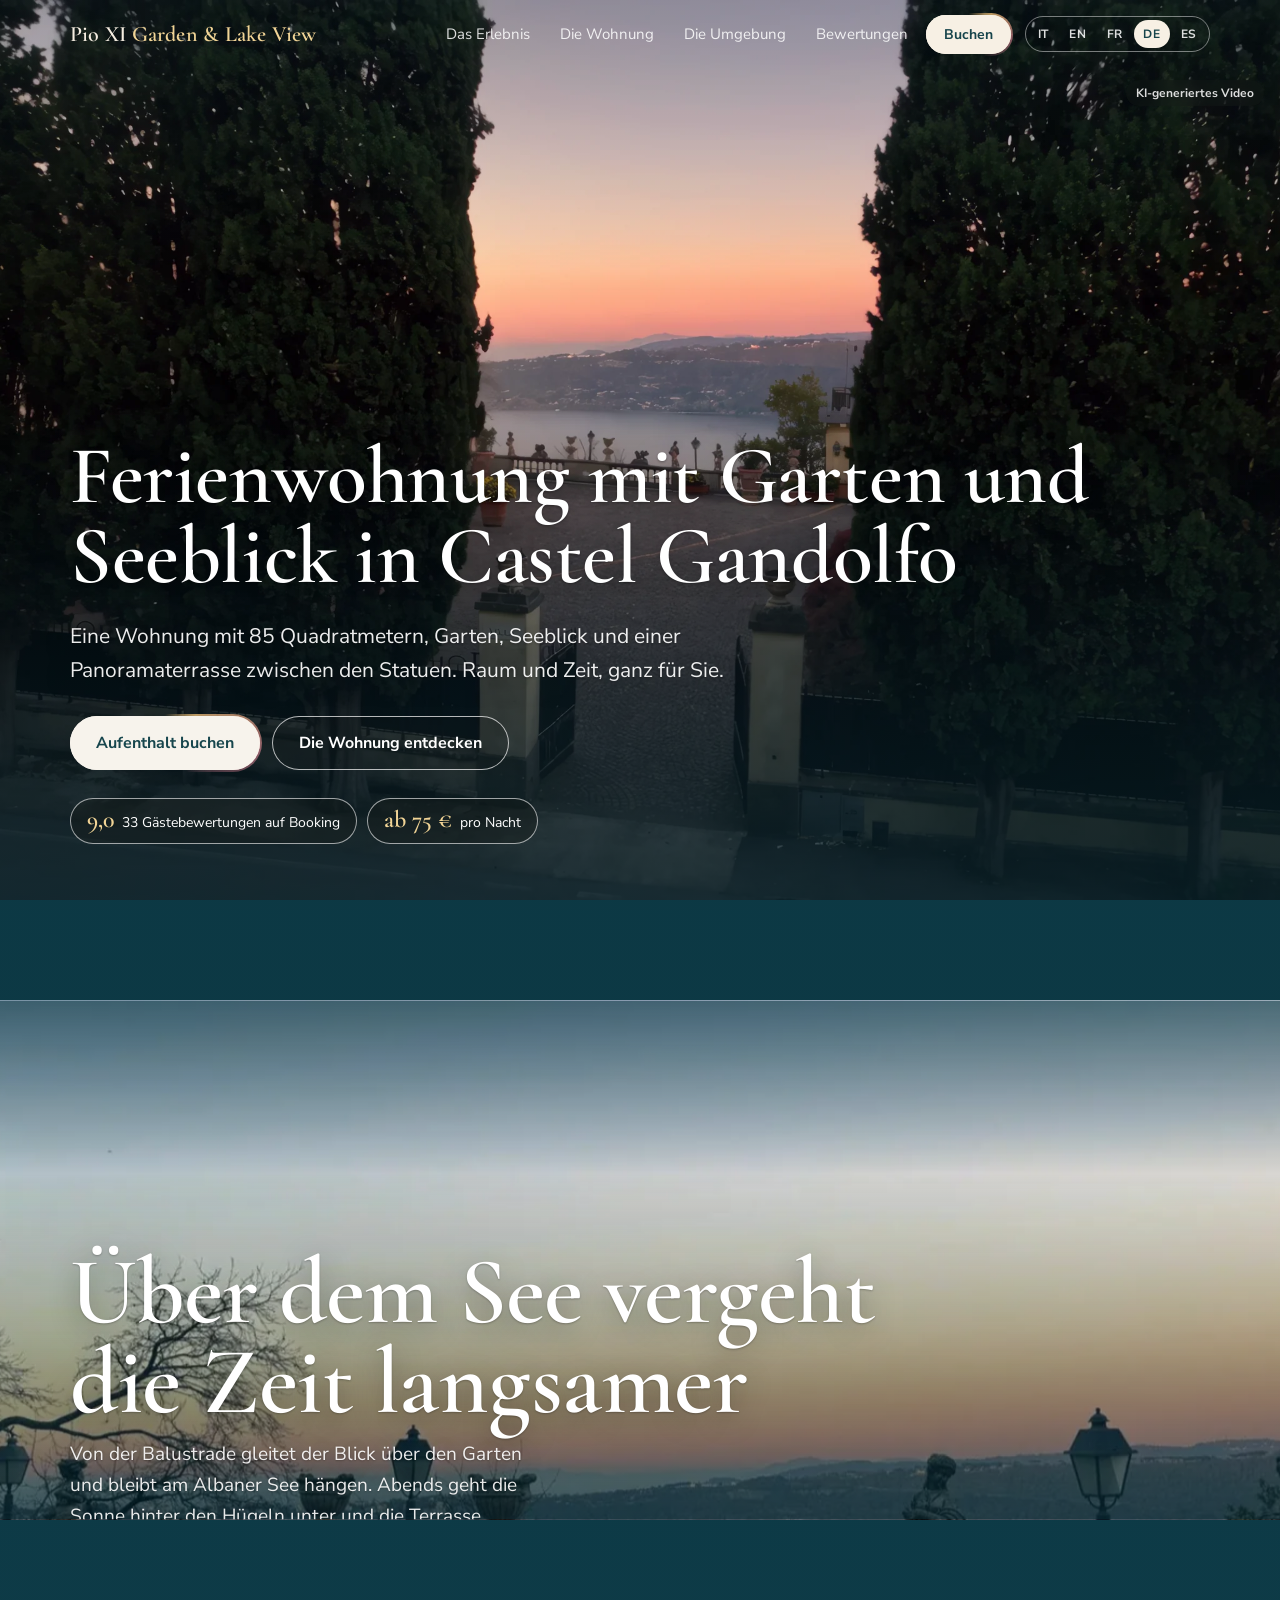
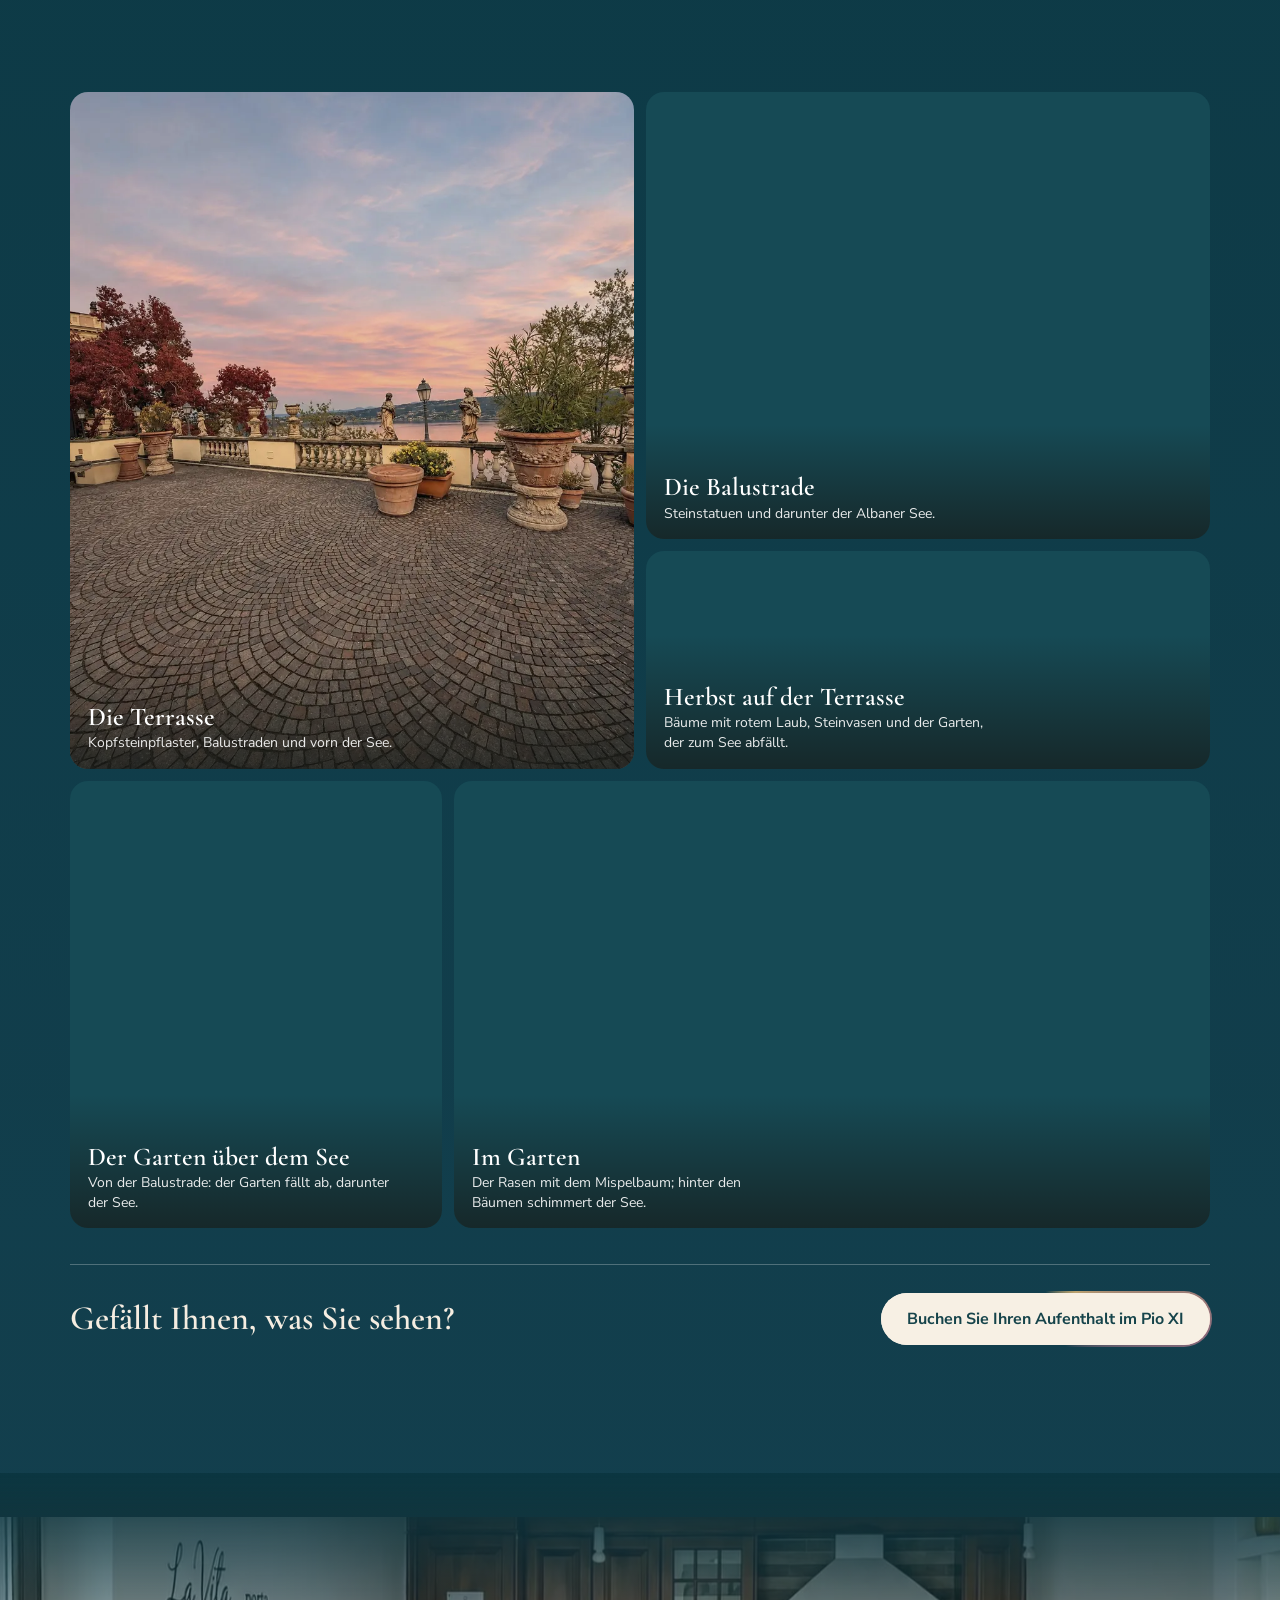
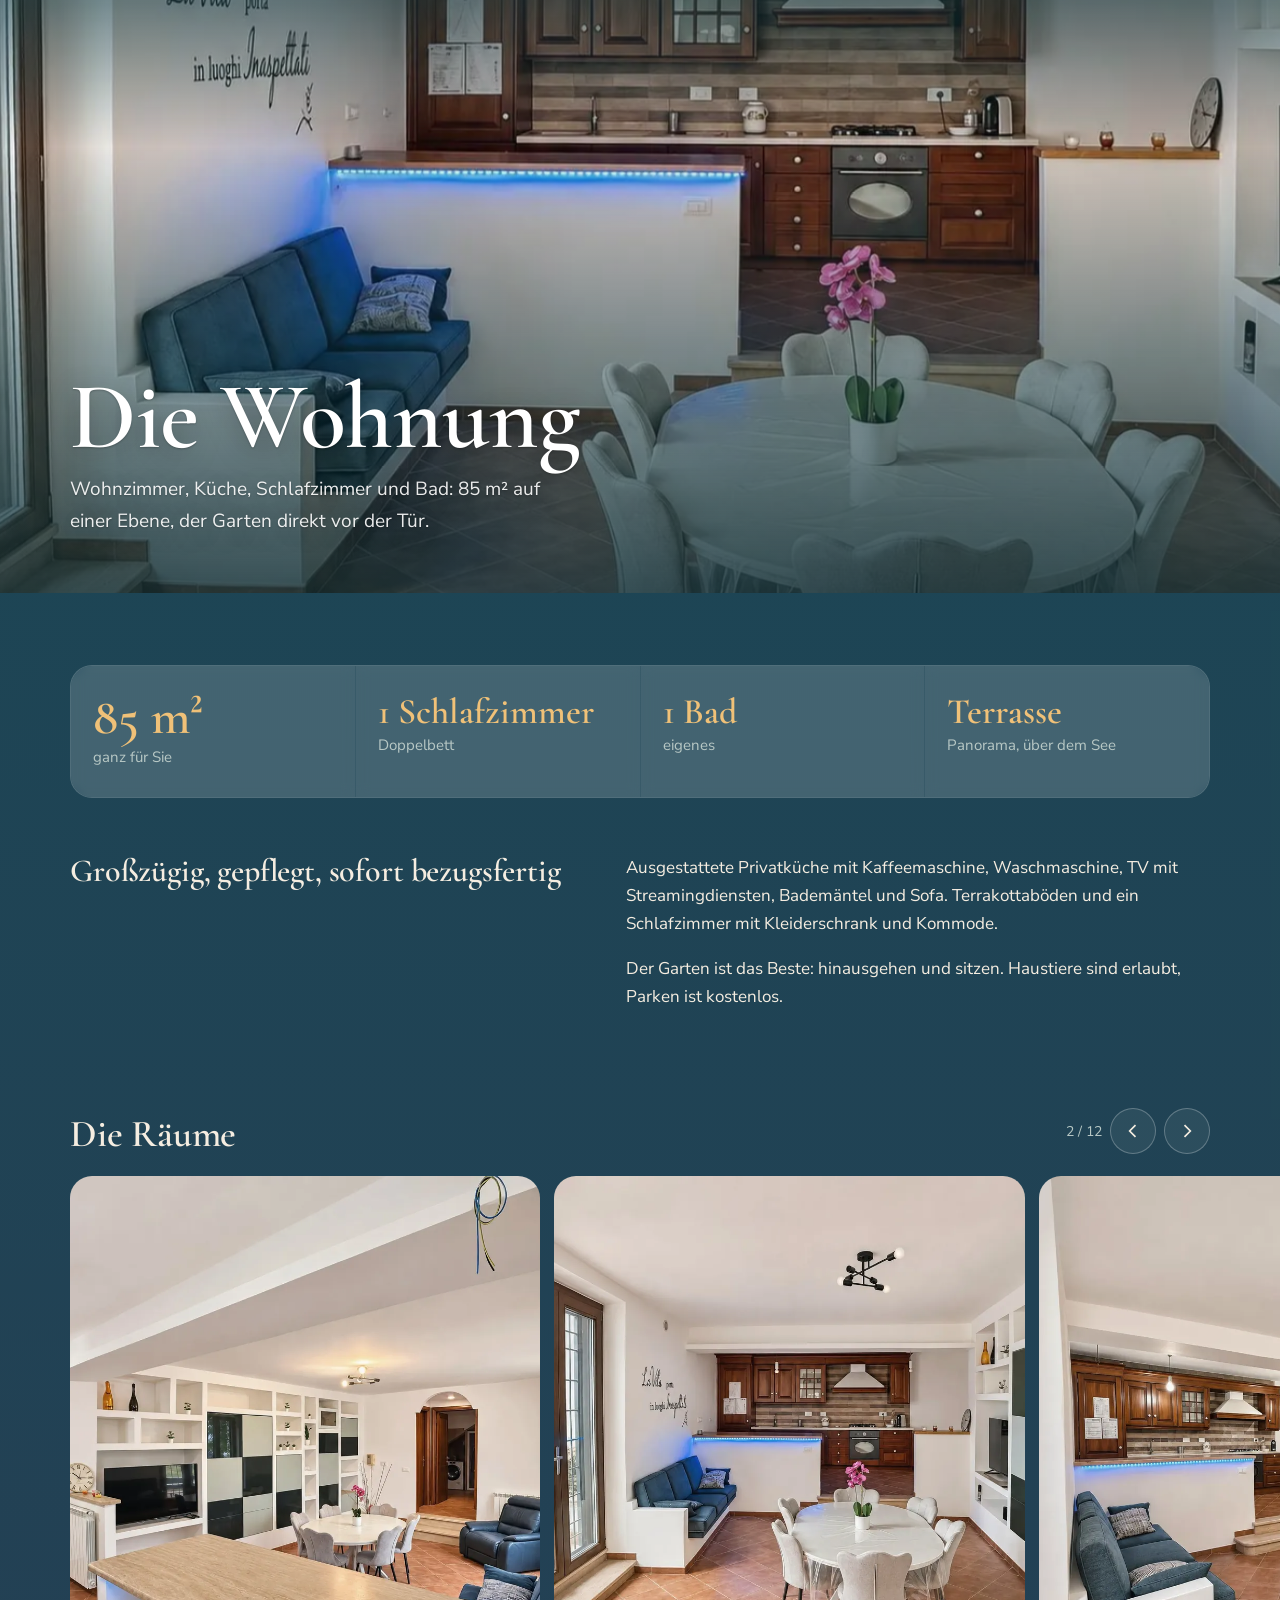
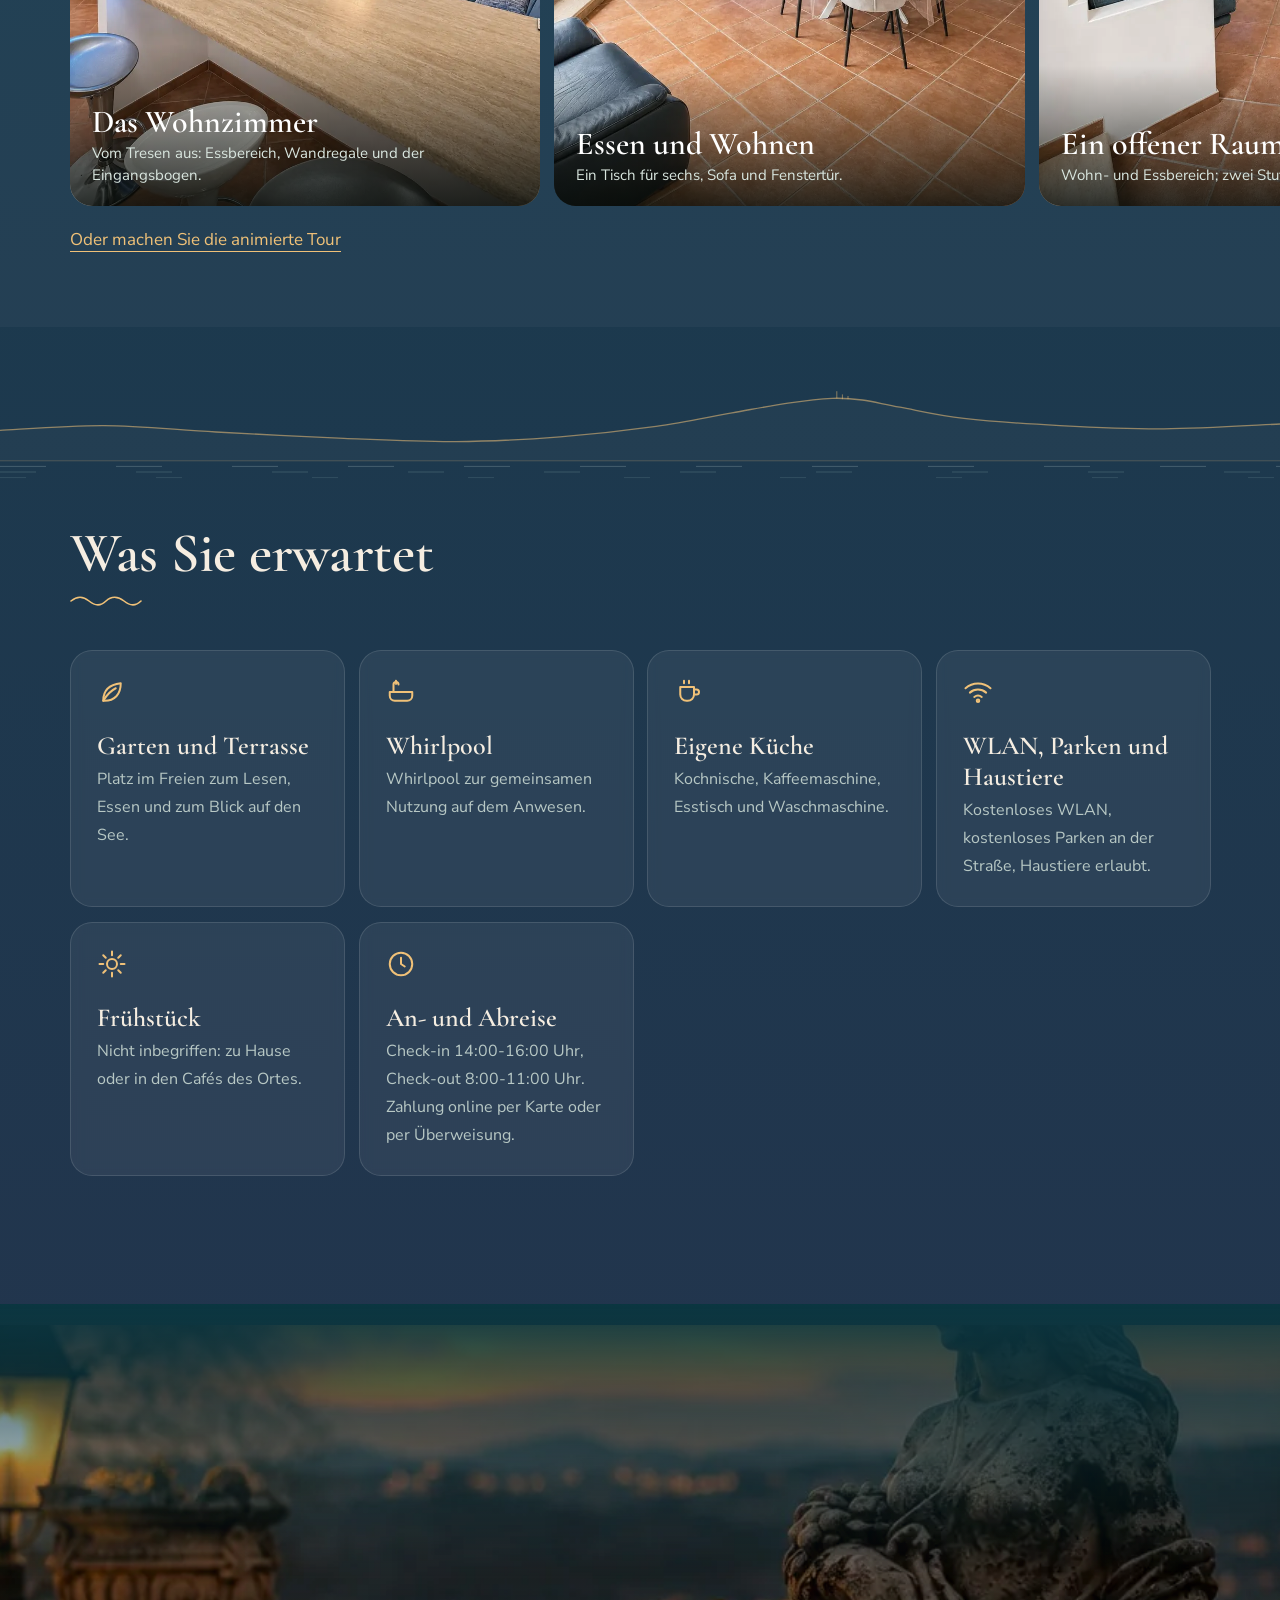
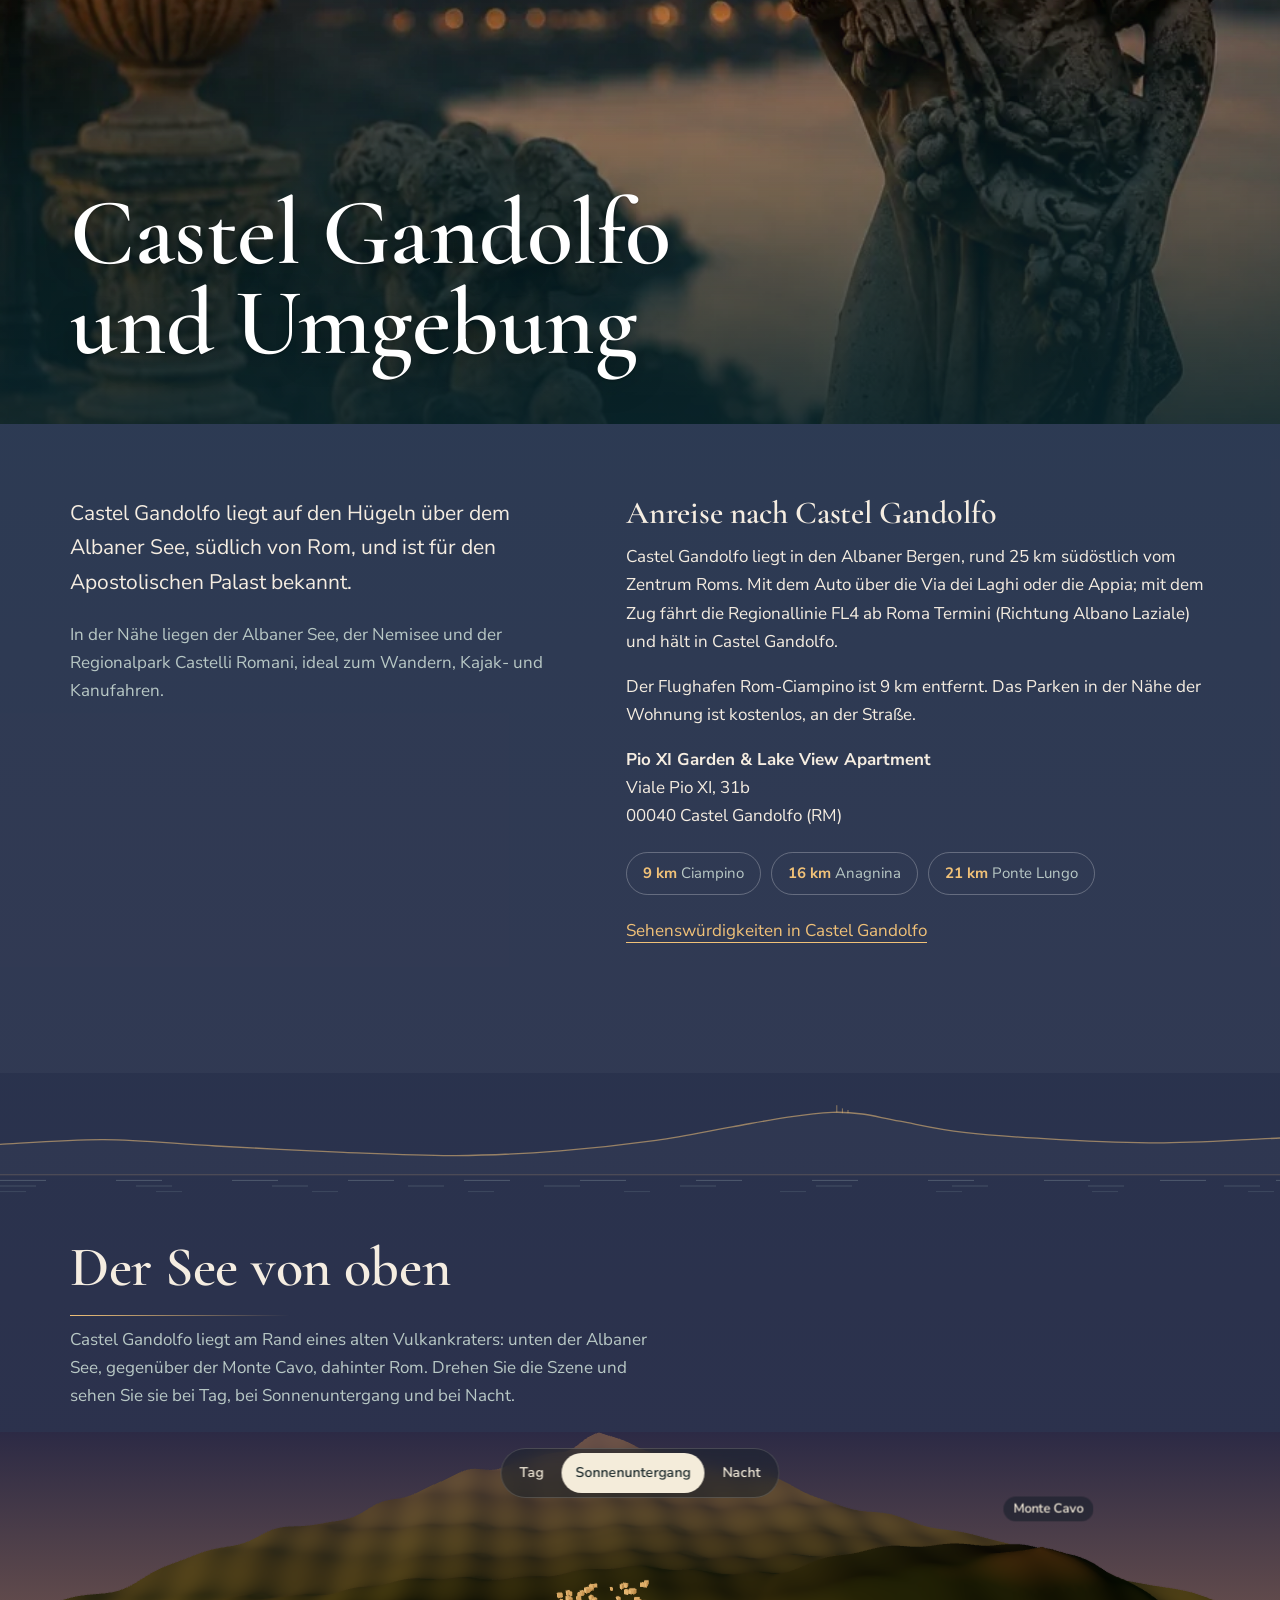
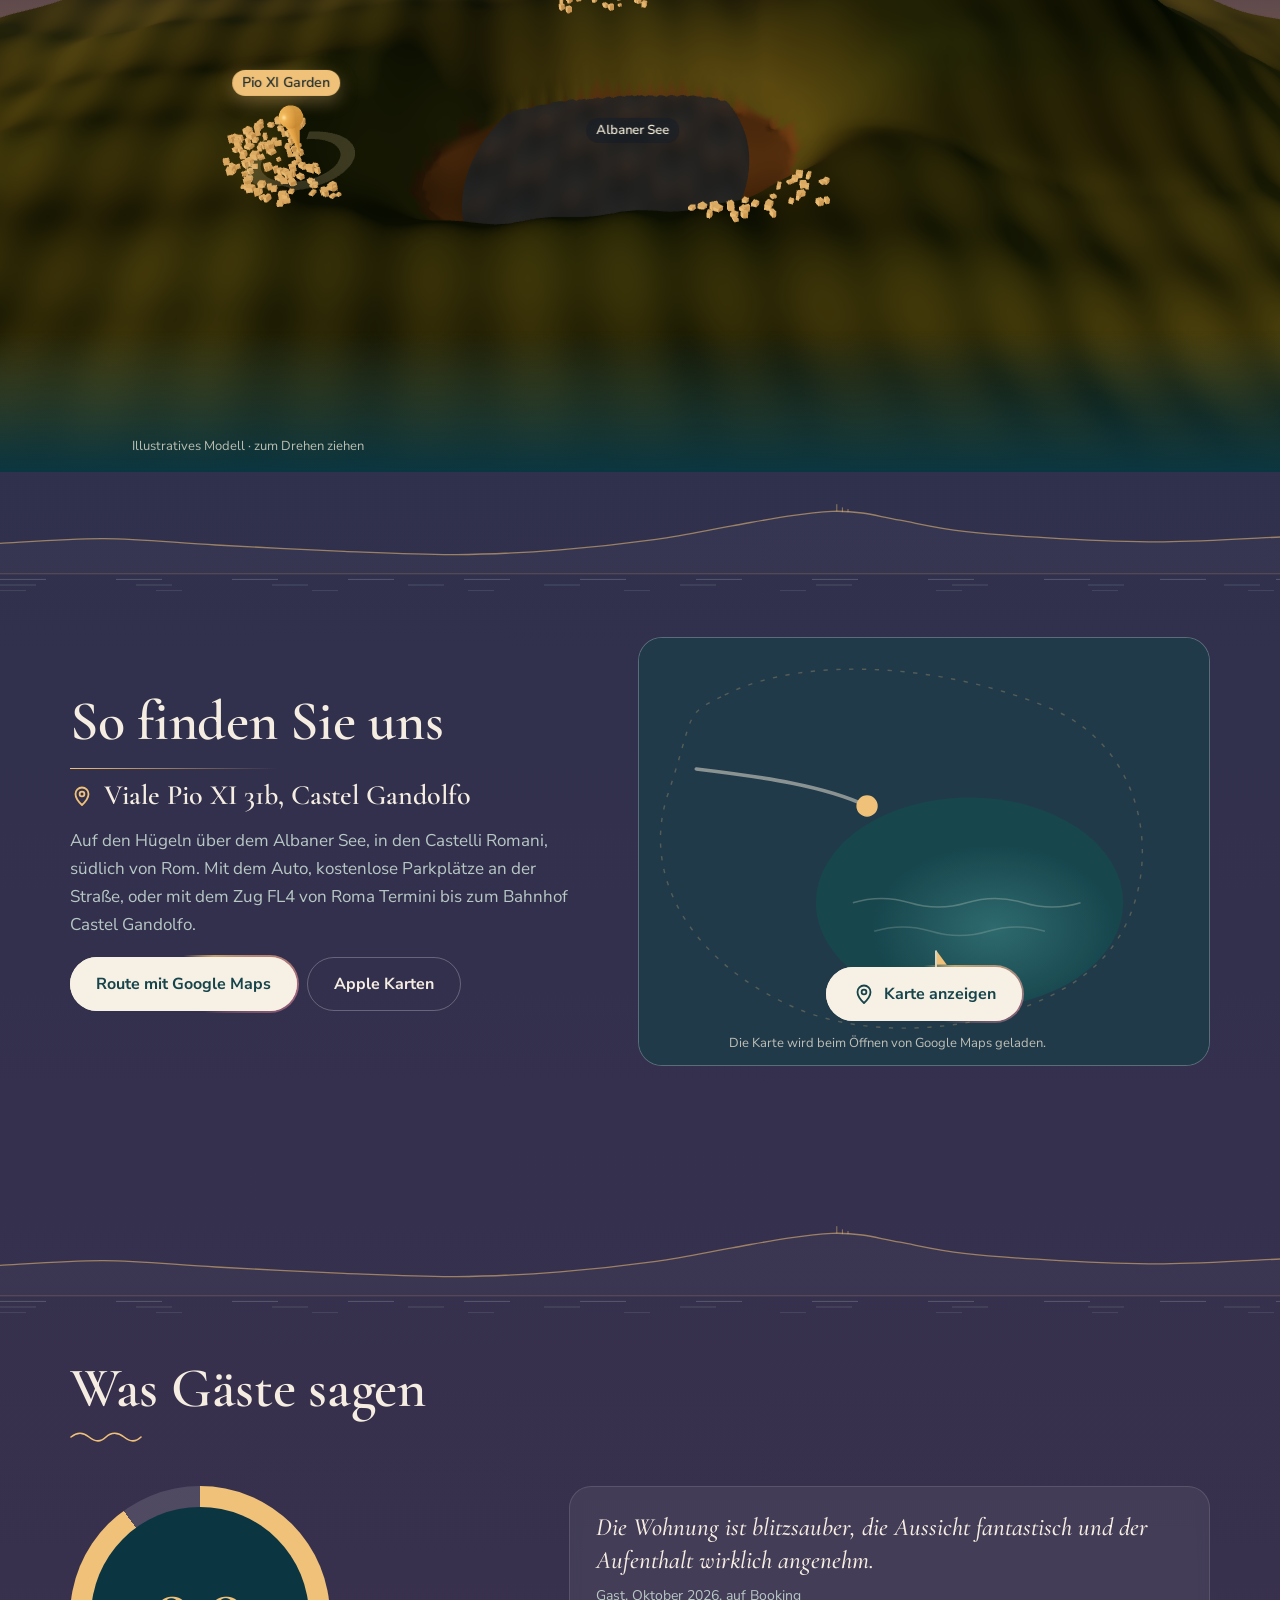
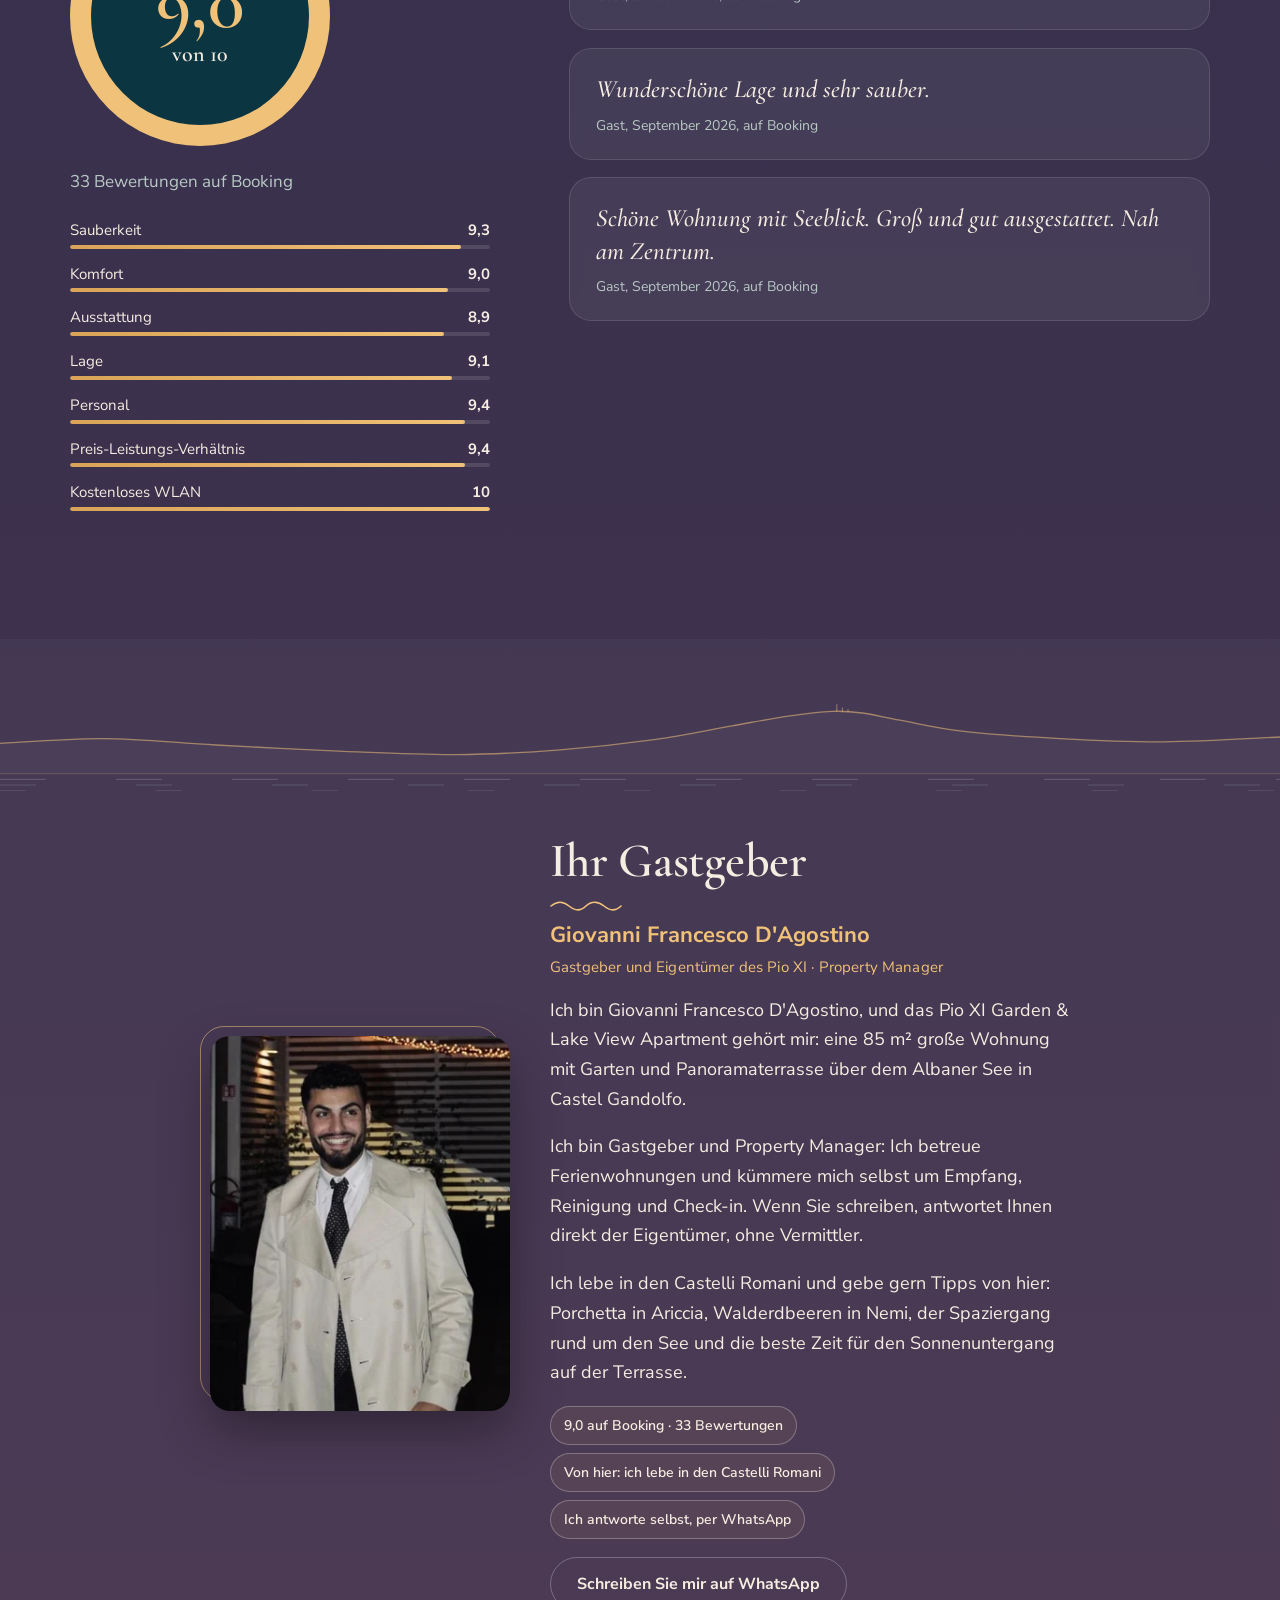
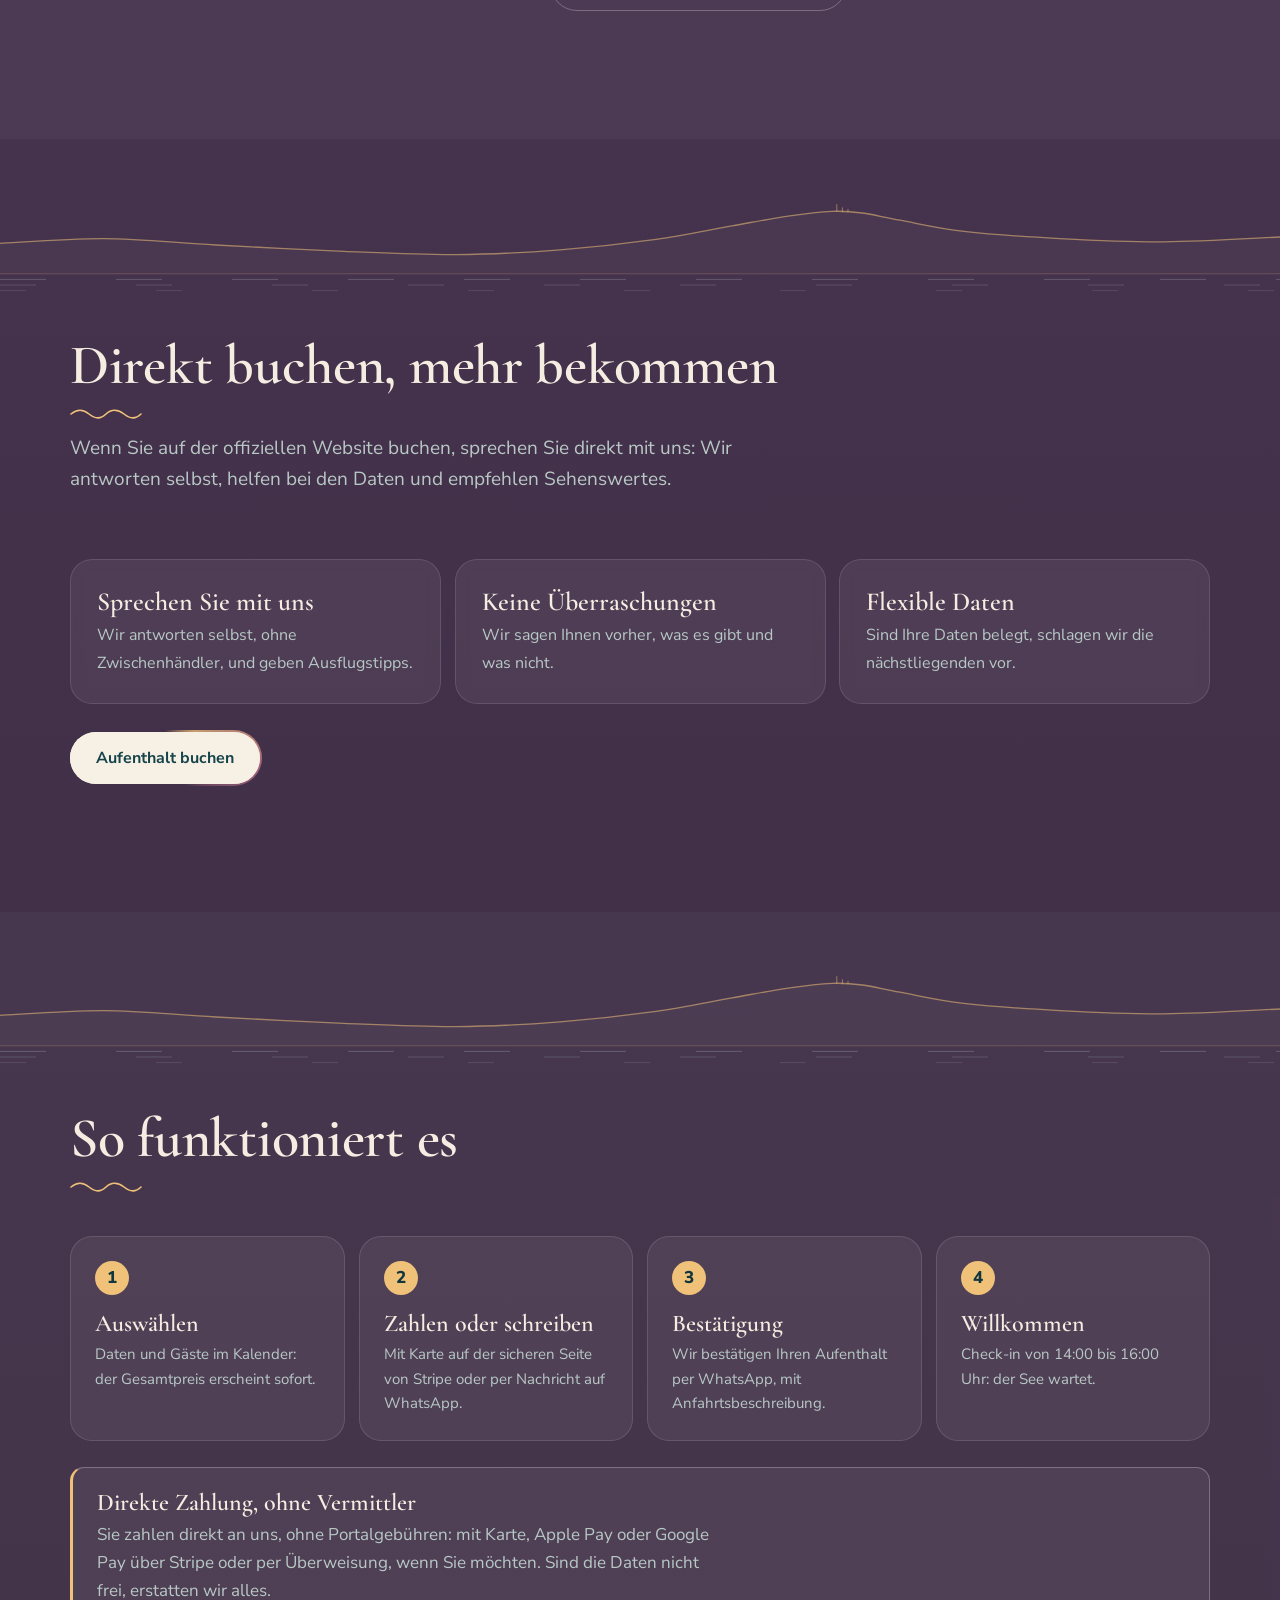
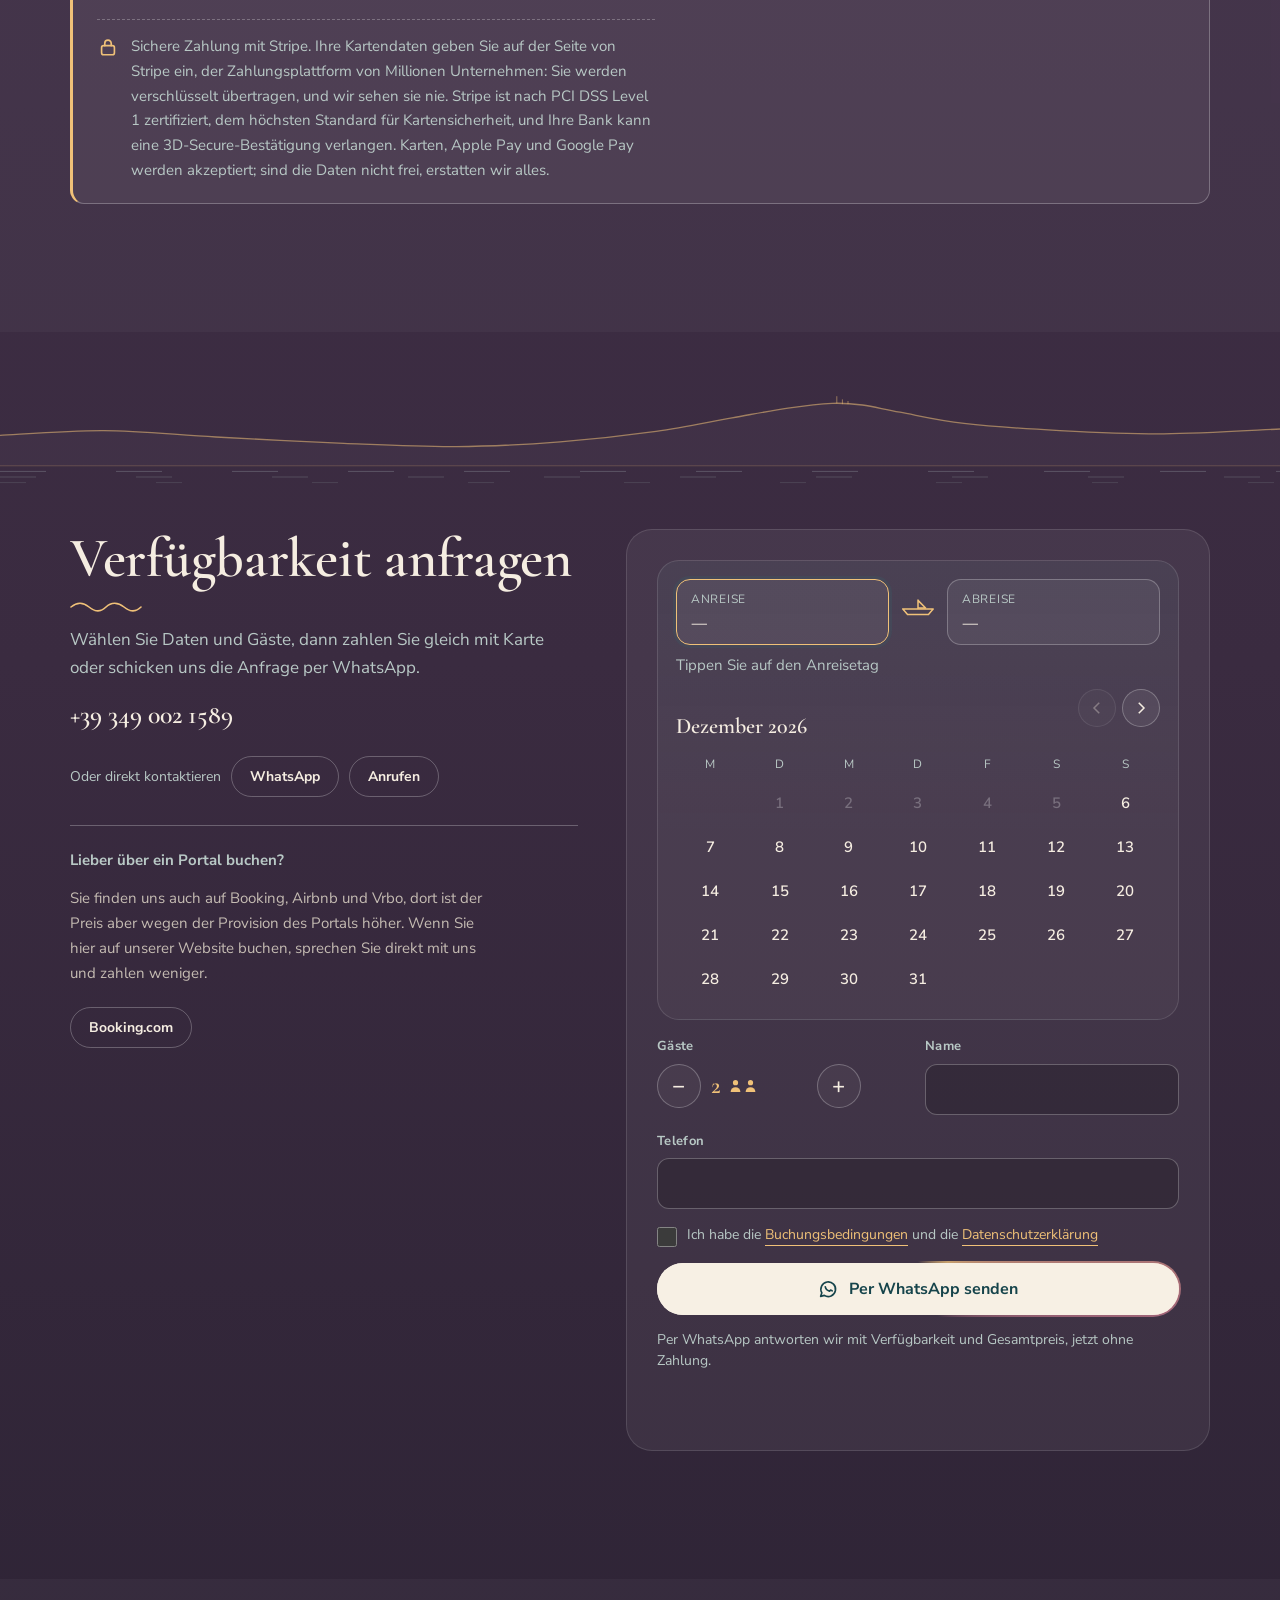
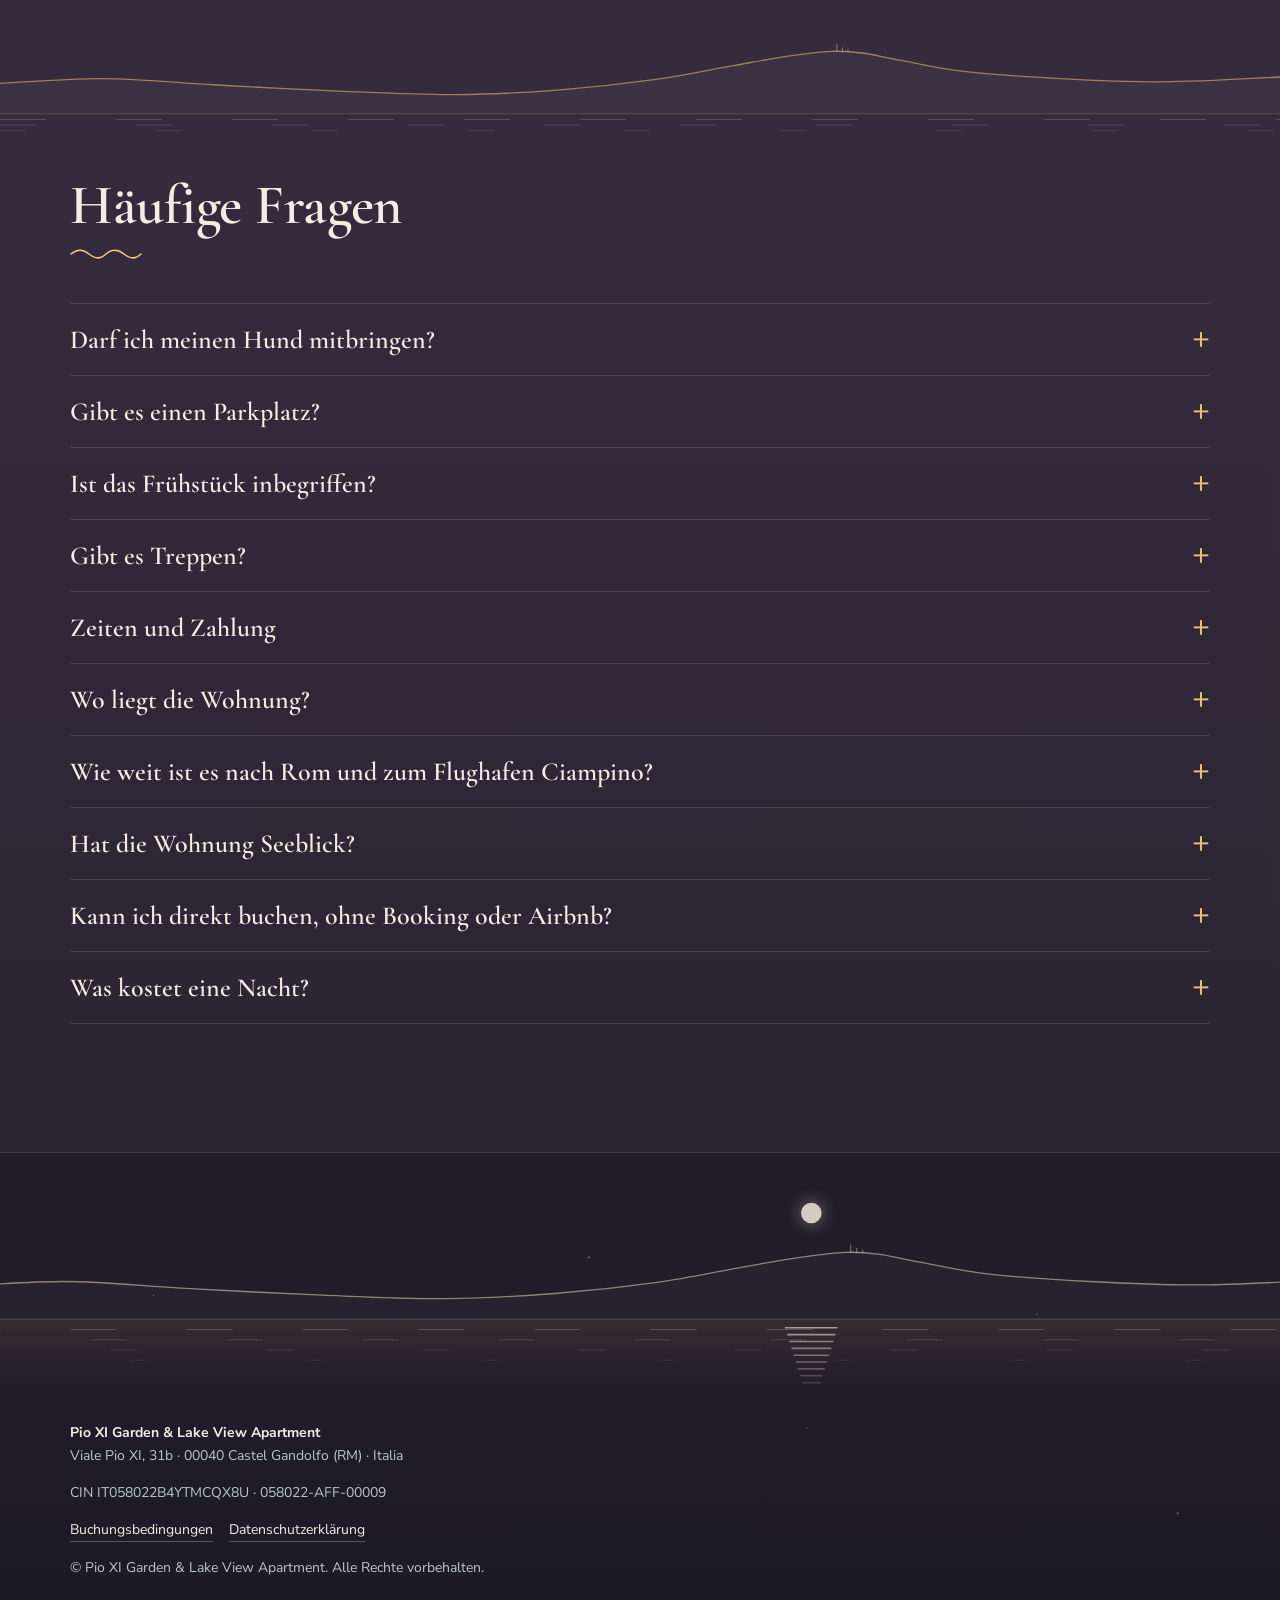
==== commit 22a18f97: "Scena 3D 'Il lago dall'alto': cratere del lago Albano con Castel Gandolfo, Monte Cavo e segnaposto P" ====
--- a/de/index.html
+++ b/de/index.html
@@ -28,7 +28,7 @@
 <link rel="preload" as="image" type="image/webp" media="(min-width:701px)" href="../assets/cine/d/f001.webp" fetchpriority="high">
 <link rel="preconnect" href="https://fonts.googleapis.com"><link rel="preconnect" href="https://fonts.gstatic.com" crossorigin>
 <link rel="stylesheet" href="https://fonts.googleapis.com/css2?family=Cormorant+Garamond:wght@500;600&family=Nunito+Sans:ital,wght@0,400;0,700;0,800;1,400&display=swap">
-<link rel="stylesheet" href="../assets/site.css?v=96946cd0">
+<link rel="stylesheet" href="../assets/site.css?v=2fb2565b">
 <script type="application/ld+json">{"@context": "https://schema.org", "@graph": [{"@type": "LodgingBusiness", "@id": "https://pioxigarden.com/de/#lodging", "name": "Pio XI Garden & Lake View Apartment", "url": "https://pioxigarden.com/de/", "description": "85 m² Ferienwohnung in Castel Gandolfo mit Garten, Panoramaterrasse und Blick auf den Albaner See. Haustiere erlaubt, gratis Parken, ab 75 €/Nacht.", "inLanguage": "de", "image": ["https://pioxigarden.com/assets/img/lago-1400.webp", "https://pioxigarden.com/assets/img/soggiorno-1400.webp", "https://pioxigarden.com/assets/img/soggiorno-2-1400.webp", "https://pioxigarden.com/assets/img/soggiorno-3-1400.webp", "https://pioxigarden.com/assets/img/ingresso-1400.webp", "https://pioxigarden.com/assets/img/cucina-1400.webp", "https://pioxigarden.com/assets/img/cucina-2-1400.webp", "https://pioxigarden.com/assets/img/camera-1400.webp", "https://pioxigarden.com/assets/img/camera-2-1400.webp", "https://pioxigarden.com/assets/img/camera-3-1400.webp", "https://pioxigarden.com/assets/img/bagno-1055.webp", "https://pioxigarden.com/assets/img/terrazza-ampia-1400.webp", "https://pioxigarden.com/assets/img/terrazza-3-1400.webp", "https://pioxigarden.com/assets/img/terrazza-2-1400.webp", "https://pioxigarden.com/assets/img/lago-hero-1400.webp", "https://pioxigarden.com/assets/img/giardino-1400.webp", "https://pioxigarden.com/assets/img/pranzo-1400.webp", "https://pioxigarden.com/assets/img/idromassaggio-1400.webp", "https://pioxigarden.com/assets/img/divano-1400.webp"], "address": {"@type": "PostalAddress", "streetAddress": "Viale Pio XI, 31b", "addressLocality": "Castel Gandolfo", "addressRegion": "RM", "postalCode": "00040", "addressCountry": "IT"}, "priceRange": "from 75 EUR", "petsAllowed": true, "checkinTime": "14:00", "checkoutTime": "11:00", "identifier": "IT058022B4YTMCQX8U", "amenityFeature": [{"@type": "LocationFeatureSpecification", "name": "Garden", "value": true}, {"@type": "LocationFeatureSpecification", "name": "Panoramic terrace", "value": true}, {"@type": "LocationFeatureSpecification", "name": "Lake view", "value": true}, {"@type": "LocationFeatureSpecification", "name": "Private kitchen", "value": true}, {"@type": "LocationFeatureSpecification", "name": "Washing machine", "value": true}, {"@type": "LocationFeatureSpecification", "name": "Coffee machine", "value": true}, {"@type": "LocationFeatureSpecification", "name": "Free Wi-Fi", "value": true}, {"@type": "LocationFeatureSpecification", "name": "Free street parking", "value": true}, {"@type": "LocationFeatureSpecification", "name": "Pets allowed", "value": true}, {"@type": "LocationFeatureSpecification", "name": "Hot tub (shared)", "value": true}], "containsPlace": {"@type": "Apartment", "name": "Pio XI Garden & Lake View Apartment", "floorSize": {"@type": "QuantitativeValue", "value": 85, "unitCode": "MTK"}, "numberOfBedrooms": 1, "numberOfBathroomsTotal": 1, "petsAllowed": true}, "areaServed": {"@type": "City", "name": "Castel Gandolfo"}, "telephone": "+393490021589", "alternateName": ["Pio XI Garden and Lake View Apartment", "Pio XI Garden", "Pio XI Castel Gandolfo"], "hasMap": "https://www.google.com/maps/search/?api=1&query=Viale+Pio+XI+31b+00040+Castel+Gandolfo", "knowsLanguage": ["it", "en", "fr", "de", "es"], "sameAs": ["https://www.booking.com/searchresults.html?ss=Pio%20XI%20Garden%20%26%20Lake%20View%20Apartment%2C%20Castel%20Gandolfo"], "aggregateRating": {"@type": "AggregateRating", "ratingValue": 9.0, "bestRating": 10, "worstRating": 1, "reviewCount": 33}, "founder": {"@type": "Person", "@id": "https://pioxigarden.com/#host", "name": "Giovanni Francesco D'Agostino", "jobTitle": "Gastgeber und Property Manager", "image": "https://pioxigarden.com/assets/img/host2-640.jpg", "homeLocation": {"@type": "Place", "name": "Castelli Romani"}}, "paymentAccepted": "Credit card, Debit card, Apple Pay, Google Pay, Bank transfer", "currenciesAccepted": "EUR", "potentialAction": {"@type": "ReserveAction", "target": {"@type": "EntryPoint", "urlTemplate": "https://pioxigarden.com/de/#contatti", "actionPlatform": ["https://schema.org/DesktopWebPlatform", "https://schema.org/MobileWebPlatform"]}, "result": {"@type": "LodgingReservation", "name": "Pio XI Garden & Lake View Apartment"}}}, {"@type": "FAQPage", "inLanguage": "de", "mainEntity": [{"@type": "Question", "name": "Darf ich meinen Hund mitbringen?", "acceptedAnswer": {"@type": "Answer", "text": "Ja, Haustiere sind erlaubt. Nennen Sie uns Art und Größe in Ihrer Anfrage."}}, {"@type": "Question", "name": "Gibt es einen Parkplatz?", "acceptedAnswer": {"@type": "Answer", "text": "Ja, kostenlos, an der Straße."}}, {"@type": "Question", "name": "Ist das Frühstück inbegriffen?", "acceptedAnswer": {"@type": "Answer", "text": "Nein. Es gibt eine Privatküche, und im Ort finden Sie Cafés und Bäckereien."}}, {"@type": "Question", "name": "Gibt es Treppen?", "acceptedAnswer": {"@type": "Answer", "text": "Ja, zur Wohnung führen mehrere Treppen. Wenn Sie mit schwerem Gepäck reisen oder eingeschränkt mobil sind, schreiben Sie uns bitte vorher."}}, {"@type": "Question", "name": "Zeiten und Zahlung", "acceptedAnswer": {"@type": "Answer", "text": "Check-in 14:00-16:00 Uhr, Check-out 8:00-11:00 Uhr. Zahlung online mit Karte, Apple Pay oder Google Pay (über Stripe) oder per Überweisung nach Kontakt über WhatsApp."}}, {"@type": "Question", "name": "Wo liegt die Wohnung?", "acceptedAnswer": {"@type": "Answer", "text": "Im Viale Pio XI 31b in Castel Gandolfo (Rom), auf den Hügeln über dem Albaner See, südlich von Rom."}}, {"@type": "Question", "name": "Wie weit ist es nach Rom und zum Flughafen Ciampino?", "acceptedAnswer": {"@type": "Answer", "text": "Das Zentrum von Rom ist etwa 25 km entfernt. Der Flughafen Rom-Ciampino liegt 9 km entfernt, die Metro Anagnina 16 km und die Metro Ponte Lungo 21 km."}}, {"@type": "Question", "name": "Hat die Wohnung Seeblick?", "acceptedAnswer": {"@type": "Answer", "text": "Ja. Vom Haus aus sieht man den Albaner See; dazu gibt es einen Garten, und die Panoramaterrasse mit Statuen blickt auf den See."}}, {"@type": "Question", "name": "Kann ich direkt buchen, ohne Booking oder Airbnb?", "acceptedAnswer": {"@type": "Answer", "text": "Ja. Hier buchen Sie günstiger, ohne Portalgebühren, und sprechen direkt mit dem Eigentümer. Sie können mit Karte zahlen oder uns per WhatsApp schreiben."}}, {"@type": "Question", "name": "Was kostet eine Nacht?", "acceptedAnswer": {"@type": "Answer", "text": "Ab 75 € pro Nacht. Der Preis hängt von der Saison ab: Wählen Sie Ihre Daten im Formular, dann sehen Sie sofort den Gesamtpreis."}}]}, {"@type": "WebSite", "@id": "https://pioxigarden.com/#website", "name": "Pio XI Garden & Lake View Apartment", "alternateName": "Pio XI Garden", "url": "https://pioxigarden.com/", "inLanguage": ["it", "en", "fr", "de", "es"]}]}</script>
 </head>
 <body>
@@ -82,6 +82,7 @@
 <a class="link" href="sehenswuerdigkeiten-castel-gandolfo/index.html">Sehenswürdigkeiten in Castel Gandolfo</a></div></div>
 </div></section>
 
+<section id="lago3d" class="l3" data-js="../assets/lago3d.js?v=4ccdd9ea"><div class="wrap l3-h"><h2>Der See von oben</h2><p>Castel Gandolfo liegt am Rand eines alten Vulkankraters: unten der Albaner See, gegenüber der Monte Cavo, dahinter Rom. Drehen Sie die Szene und sehen Sie sie bei Tag, bei Sonnenuntergang und bei Nacht.</p></div><div class="l3-stage" data-mode="sunset"><canvas role="img" aria-label="Illustratives 3D-Modell des Albaner Sees mit Castel Gandolfo"></canvas><div class="l3-lb" aria-hidden="true"><span class="l3-pin" data-at="pin">Pio XI Garden</span><span data-at="lake">Albaner See</span><span data-at="cavo">Monte Cavo</span><span class="l3-far" data-at="roma">↖ Rom · 25 km</span></div><div class="l3-ui" role="group"><button type="button" data-m="day" aria-pressed="false">Tag</button><button type="button" data-m="sunset" aria-pressed="true">Sonnenuntergang</button><button type="button" data-m="night" aria-pressed="false">Nacht</button></div><p class="l3-n">Illustratives Modell · zum Drehen ziehen</p></div></section>
 <section id="dove"><div class="wrap dove"><div class="dove-t"><h2>So finden Sie uns</h2><p class="dove-a"><svg viewBox="0 0 24 24" aria-hidden="true"><path d="M12 21s-6.5-6-6.5-11a6.5 6.5 0 0 1 13 0c0 5-6.5 11-6.5 11z"/><circle cx="12" cy="10" r="2.4"/></svg><span>Viale Pio XI 31b, Castel Gandolfo</span></p><p>Auf den Hügeln über dem Albaner See, in den Castelli Romani, südlich von Rom. Mit dem Auto, kostenlose Parkplätze an der Straße, oder mit dem Zug FL4 von Roma Termini bis zum Bahnhof Castel Gandolfo.</p><div class="dove-b"><a class="btn" href="https://www.google.com/maps/dir/?api=1&amp;destination=Viale+Pio+XI+31b,+00040+Castel+Gandolfo+RM" target="_blank" rel="noopener">Route mit Google Maps</a><a class="btn g" href="https://maps.apple.com/?daddr=Viale+Pio+XI+31b,+00040+Castel+Gandolfo+RM" target="_blank" rel="noopener">Apple Karten</a></div></div><div class="dove-m" data-src="https://maps.google.com/maps?q=Viale%20Pio%20XI%2031b%2C%2000040%20Castel%20Gandolfo%20RM&amp;z=15&amp;hl=de&amp;output=embed" data-title="Karte: Viale Pio XI 31b, Castel Gandolfo"><svg class="dove-art" viewBox="0 0 400 300" aria-hidden="true"><defs><radialGradient id="dl" cx="58%" cy="62%" r="40%"><stop offset="0" stop-color="#2e6a6e"/><stop offset="1" stop-color="#17464d"/></radialGradient></defs><rect width="400" height="300" fill="#203a4a"/><path d="M60 40c60-30 160-20 230 10s80 120 40 170-150 70-220 40S0 170 20 110 30 55 60 40z" fill="none" stroke="rgba(240,193,120,.25)" stroke-dasharray="3 6"/><ellipse cx="232" cy="186" rx="108" ry="74" fill="url(#dl)"/><path d="M150 186q20-6 40 0t40 0 40 0 40 0" fill="none" stroke="rgba(244,236,218,.25)"/><path d="M165 206q20-6 40 0t40 0 40 0" fill="none" stroke="rgba(244,236,218,.18)"/><path d="M40 92C90 98 130 104 160 118" fill="none" stroke="rgba(244,236,218,.5)" stroke-width="2.5" stroke-linecap="round"/><g class="dove-boat"><path d="M-9 0h18l-3.5 4.5h-11z" fill="#f4ecda"/><path d="M0-12v12" stroke="#f4ecda" stroke-width="1.2"/><path d="M0.6-11.5l7 9.5h-7z" fill="#f0c178"/><path d="M-16 6q4-2 8 0" fill="none" stroke="rgba(244,236,218,.45)"/><animateMotion dur="28s" repeatCount="indefinite" rotate="0" path="M160 190a72 44 0 1 0 144 0a72 44 0 1 0-144 0"/></g><circle class="dove-pin" cx="160" cy="118" r="7" fill="#f0c178"/><circle class="dove-ring" cx="160" cy="118" r="7" fill="none" stroke="#f0c178"/></svg><button type="button" class="btn dove-show"><svg viewBox="0 0 24 24" aria-hidden="true"><path d="M12 21s-6.5-6-6.5-11a6.5 6.5 0 0 1 13 0c0 5-6.5 11-6.5 11z"/><circle cx="12" cy="10" r="2.4"/></svg><span>Karte anzeigen</span></button><p class="dove-n">Die Karte wird beim Öffnen von Google Maps geladen.</p></div></div></section>
 <section id="recensioni"><div class="wrap">
 <div class="hd"><h2>Was Gäste sagen</h2></div>
@@ -205,5 +206,5 @@
 </dialog>
 <script>window.PX={"lang": "de", "phone": "393490021589", "email": "", "api": "", "gtm": "", "ed": {"here": "Hier hinzufügen", "what": "Was möchten Sie hinzufügen?", "kT": "Text", "kI": "Bild", "kB": "Schaltfläche", "hd": "Überschrift", "bd": "Text", "lab": "Text der Schaltfläche", "lnk": "Wohin sie führt", "lBook": "Zum Buchungsformular", "lWa": "Zu WhatsApp", "lTel": "Zum Telefon", "lUrl": "Zu einer Webadresse", "url": "Adresse (https://…)", "mod": "Bearbeiten", "up_": "Hoch", "dn": "Runter", "need": "Schreiben Sie mindestens eine Überschrift, einen Text oder den Text der Schaltfläche.", "badUrl": "Die Adresse muss mit https:// beginnen", "crop": "Zuschnitt", "hint": "Foto ziehen, um den Ausschnitt zu verschieben; mit dem Regler zoomen.", "zoom": "Zoom", "save": "Speichern", "cancel": "Abbrechen", "text": "Text", "tl": "Titel", "cl": "Bildunterschrift", "add": "Foto hinzufügen", "room": "Wohin gehört das Foto?", "del_": "Löschen", "rooms": {"ingresso": "Eingang", "soggiorno": "Wohnzimmer", "cucina": "Küche", "camera": "Schlafzimmer", "bagno": "Bad", "esterno": "Terrasse und Garten"}, "edit": "Seite bearbeiten", "done": "Fertig", "change": "Foto ändern", "reset": "Original", "up": "Wird hochgeladen…", "err": "Hochladen fehlgeschlagen. Bitte mit einem JPG- oder PNG-Foto erneut versuchen.", "cookie": "Wir verwenden Analyse-Cookies nur mit Ihrer Zustimmung, um die Website zu verbessern.", "ok": "Akzeptieren", "no": "Ablehnen", "more": "Datenschutz"}, "tu": {"of": "von", "pause": "Pause", "play": "Weiter", "auto": "Automatisch", "video": "Video", "media": "Echte Fotos und Videos"}, "ui": {"hello": "Guten Tag, ich möchte die Verfügbarkeit von Pio XI Garden & Lake View Apartment erfragen.", "arr": "Anreise", "dep": "Abreise", "gst": "Gäste", "nm": "Name", "subj": "Verfügbarkeitsanfrage", "n1": "Nacht", "nN": "Nächte", "pick": "Reisedaten wählen", "send": "Anfrage senden", "sending": "Wird gesendet…", "err": "Die Anfrage konnte nicht gesendet werden. Schreiben Sie uns per WhatsApp oder E-Mail.", "errDates": "Die Abreise muss nach der Anreise liegen.", "errReq": "Bitte Name und Telefonnummer angeben.", "errConsent": "Bitte Bedingungen und Datenschutz bestätigen, um die Anfrage zu senden.", "tel": "Telefon", "errNoDates": "Bitte An- und Abreisedatum wählen.", "paying": "Zahlung wird geöffnet…", "payErr": "Die Zahlung wurde nicht gestartet. Bitte erneut versuchen oder per WhatsApp schreiben.", "tot": "Gesamt", "per": "pro Nacht", "cln": "Reinigung", "bkT": "Ihr Aufenthalt am See", "or_": "oder", "note": "Sichere Zahlung: Ihre Kartendaten geben Sie auf der Seite von Stripe ein (PCI DSS Level 1, mit 3D Secure), wir sehen sie nie. Karte, Apple Pay oder Google Pay. Wir bestätigen die Verfügbarkeit innerhalb weniger Stunden; sind die Daten nicht frei, erstatten wir alles.", "waNote": "Per WhatsApp antworten wir mit Verfügbarkeit und Gesamtpreis, jetzt ohne Zahlung.", "errMin": "Der Mindestaufenthalt beträgt "}, "tour": [{"k": "lago", "t": "Der Albaner See", "c": "Castel Gandolfo liegt am Rand eines alten Vulkankraters, unten der See. Willkommen.", "box": [800, 560, 1900, 1050], "pin": null, "room": null, "eve": false, "intro": true, "media": [{"k": "lago", "type": "i", "t": "Der See von der Terrasse", "alt": "Terrasse mit Statuen und Laternen über dem Albaner See in der Dämmerung", "src": "../assets/img/lago-900.jpg", "srcset": "../assets/img/lago-480.webp 480w, ../assets/img/lago-900.webp 900w, ../assets/img/lago-1400.webp 1400w, ../assets/img/lago-1600.webp 1600w", "thumb": "../assets/img/lago-480.webp"}]}, {"k": "villa", "t": "Die Villa", "c": "Man kommt über den Viale Pio XI vor der rosa Villa mit dem Türmchen an.", "box": [240, 275, 580, 470], "pin": [140, 62], "room": null, "eve": false, "intro": false, "media": [{"k": "villa-c", "type": "i", "t": "Die Villa", "alt": "Fassade der Villa am Viale Pio XI in Castel Gandolfo", "src": "../assets/img/villa-c-900.jpg", "srcset": "../assets/img/villa-c-480.webp 480w, ../assets/img/villa-c-720.webp 720w, ../assets/img/villa-c-720.webp 720w, ../assets/img/villa-c-720.webp 720w", "thumb": "../assets/img/villa-c-480.webp"}]}, {"k": "terrazza", "t": "Die Terrasse über dem See", "c": "Die Terrasse der Villa: Statuen, Laternen und unter Ihnen der Albaner See.", "box": [585, 380, 400, 260], "pin": [585, 300], "room": null, "eve": false, "intro": false, "media": [{"k": "terrazza", "type": "v", "t": "Die Terrasse über dem See", "alt": "Balustrade mit Vasen und Putten auf der Terrasse, dahinter der Albaner See", "src": "../assets/media/terrazza.mp4", "webm": "../assets/media/terrazza.webm", "poster": "../assets/img/v-terrazza-720.webp", "thumb": "../assets/img/v-terrazza-480.webp"}, {"k": "lago", "type": "i", "t": "Der See von der Terrasse", "alt": "Terrasse mit Statuen und Laternen über dem Albaner See in der Dämmerung", "src": "../assets/img/lago-900.jpg", "srcset": "../assets/img/lago-480.webp 480w, ../assets/img/lago-900.webp 900w, ../assets/img/lago-1400.webp 1400w, ../assets/img/lago-1600.webp 1600w", "thumb": "../assets/img/lago-480.webp"}]}, {"k": "giardino", "t": "Der Garten", "c": "Der Rasen mit dem Mispelbaum, die Bäume und der aufblasbare Whirlpool zur gemeinsamen Nutzung.", "box": [900, 620, 560, 380], "pin": [892, 585], "room": null, "eve": false, "intro": false, "media": [{"k": "giardino", "type": "i", "t": "Im Garten", "alt": "Garten mit Rasen und Mispelbaum, dazwischen der See", "src": "../assets/img/giardino-900.jpg", "srcset": "../assets/img/giardino-480.webp 480w, ../assets/img/giardino-900.webp 900w, ../assets/img/giardino-1400.webp 1400w, ../assets/img/giardino-1744.webp 1744w", "thumb": "../assets/img/giardino-480.webp"}, {"k": "giardino-alto", "type": "v", "t": "Der Garten von oben", "alt": "Der Garten von der Terrasse aus, mit dem Albaner See", "src": "../assets/media/giardino.mp4", "webm": "../assets/media/giardino.webm", "poster": "../assets/img/v-giardino-720.webp", "thumb": "../assets/img/v-giardino-480.webp"}, {"k": "idromassaggio", "type": "i", "t": "Whirlpool", "alt": "Aufblasbarer Whirlpool im eingezäunten Garten", "src": "../assets/img/idromassaggio-900.jpg", "srcset": "../assets/img/idromassaggio-480.webp 480w, ../assets/img/idromassaggio-900.webp 900w, ../assets/img/idromassaggio-1400.webp 1400w, ../assets/img/idromassaggio-1744.webp 1744w", "thumb": "../assets/img/idromassaggio-480.webp"}]}, {"k": "soggiorno", "t": "Wohn- und Essbereich", "c": "Ein offener Raum mit Sofa, Esstisch, TV und der Küche im hinteren Teil.", "box": [470, 520, 600, 330], "pin": [470, 446], "room": "soggiorno", "eve": false, "intro": false, "media": [{"k": "soggiorno", "type": "i", "t": "Wohnzimmer", "alt": "Offener Wohnraum mit Sofa, Esstisch, TV und Küche", "src": "../assets/img/soggiorno-900.jpg", "srcset": "../assets/img/soggiorno-480.webp 480w, ../assets/img/soggiorno-900.webp 900w, ../assets/img/soggiorno-1400.webp 1400w, ../assets/img/soggiorno-1744.webp 1744w", "thumb": "../assets/img/soggiorno-480.webp"}, {"k": "pranzo", "type": "i", "t": "Essbereich", "alt": "Essbereich von der Theke aus: ovaler Tisch, TV-Wand und Sessel", "src": "../assets/img/pranzo-900.jpg", "srcset": "../assets/img/pranzo-480.webp 480w, ../assets/img/pranzo-900.webp 900w, ../assets/img/pranzo-1400.webp 1400w, ../assets/img/pranzo-1744.webp 1744w", "thumb": "../assets/img/pranzo-480.webp"}, {"k": "ingresso", "type": "i", "t": "Blick in den Wohnbereich", "alt": "Blick durch eine Tür und einen Bogen auf Wohnzimmer, Esstisch und Küche", "src": "../assets/img/ingresso-900.jpg", "srcset": "../assets/img/ingresso-480.webp 480w, ../assets/img/ingresso-900.webp 900w, ../assets/img/ingresso-1400.webp 1400w, ../assets/img/ingresso-1507.webp 1507w", "thumb": "../assets/img/ingresso-480.webp"}, {"k": "divano", "type": "i", "t": "Sofa", "alt": "Petrolfarbenes Sofa neben der Küchentheke", "src": "../assets/img/divano-900.jpg", "srcset": "../assets/img/divano-480.webp 480w, ../assets/img/divano-900.webp 900w, ../assets/img/divano-1400.webp 1400w, ../assets/img/divano-1744.webp 1744w", "thumb": "../assets/img/divano-480.webp"}]}, {"k": "cucina", "t": "Küche", "c": "Backofen, Gasherd, Dunstabzug, Kaffeemaschine und die Theke mit Hockern.", "box": [560, 520, 600, 330], "pin": [630, 446], "room": "cucina", "eve": false, "intro": false, "media": [{"k": "cucina", "type": "i", "t": "Küche", "alt": "Holzküche mit Backofen, Gasherd, Dunstabzug und Theke mit Hockern", "src": "../assets/img/cucina-900.jpg", "srcset": "../assets/img/cucina-480.webp 480w, ../assets/img/cucina-900.webp 900w, ../assets/img/cucina-1400.webp 1400w, ../assets/img/cucina-1744.webp 1744w", "thumb": "../assets/img/cucina-480.webp"}]}, {"k": "camera", "t": "Schlafzimmer", "c": "Doppelbett und zwei Kommoden vor einer salbeigrünen Wand.", "box": [340, 520, 600, 330], "pin": [240, 446], "room": "camera", "eve": false, "intro": false, "media": [{"k": "camera", "type": "i", "t": "Schlafzimmer", "alt": "Doppelzimmer mit salbeigrüner Wand und zwei Kommoden", "src": "../assets/img/camera-900.jpg", "srcset": "../assets/img/camera-480.webp 480w, ../assets/img/camera-900.webp 900w, ../assets/img/camera-1400.webp 1400w, ../assets/img/camera-2000.webp 2000w", "thumb": "../assets/img/camera-480.webp"}]}, {"k": "bagno", "t": "Bad", "c": "Aufsatzwaschbecken, runder Spiegel und Handtuchheizkörper.", "box": [340, 520, 600, 330], "pin": [339, 446], "room": "bagno", "eve": false, "intro": false, "media": [{"k": "bagno", "type": "i", "t": "Bad", "alt": "Bad mit Aufsatzwaschbecken und rundem Spiegel", "src": "../assets/img/bagno-900.jpg", "srcset": "../assets/img/bagno-480.webp 480w, ../assets/img/bagno-900.webp 900w, ../assets/img/bagno-1055.webp 1055w, ../assets/img/bagno-1055.webp 1055w", "thumb": "../assets/img/bagno-480.webp"}]}, {"k": "sera", "t": "Abend am See", "c": "Der Himmel leuchtet über dem Albaner See. Wählen Sie Ihre Daten – wir antworten persönlich.", "box": [860, 540, 1900, 1050], "pin": null, "room": null, "eve": true, "intro": true, "media": [{"k": "lago", "type": "i", "t": "Der See von der Terrasse", "alt": "Terrasse mit Statuen und Laternen über dem Albaner See in der Dämmerung", "src": "../assets/img/lago-900.jpg", "srcset": "../assets/img/lago-480.webp 480w, ../assets/img/lago-900.webp 900w, ../assets/img/lago-1400.webp 1400w, ../assets/img/lago-1600.webp 1600w", "thumb": "../assets/img/lago-480.webp"}]}], "scene": "../assets/img/tour-scene.svg"};</script>
 <script src="../assets/fisso.js?v=bd43770a"></script>
-<script src="../assets/site.js?v=54800bb6" defer></script>
+<script src="../assets/site.js?v=97660761" defer></script>
 </body></html>
--- a/assets/site.css
+++ b/assets/site.css
@@ -884,3 +884,21 @@
 @keyframes bkTick{40%{color:var(--gold);transform:translateY(-2px)}}
 .bk-tot b{display:inline-block}
 @media (prefers-reduced-motion:reduce){.ex.sv img{clip-path:none;scale:1;transition:none}.ex.sv::after{display:none}.bk-tot b.tick{animation:none}}
+
+/* il lago dall'alto (3D) */
+.l3{padding-block:clamp(56px,8vw,96px) 0}
+.l3-h{display:grid;gap:10px;margin-bottom:22px}.l3-h p{max-width:60ch;color:var(--mute);margin:0}
+.l3-stage{--l3a:#2c2a45;--l3b:#f0a35e;position:relative;height:min(78svh,640px);min-height:420px;overflow:hidden;background:linear-gradient(180deg,var(--l3a),var(--l3b));transition:background 1s ease;touch-action:pan-y}
+.l3-stage::after{content:"";position:absolute;inset:auto 0 0;height:22%;background:linear-gradient(180deg,transparent,var(--bg));pointer-events:none}
+.l3-stage canvas{position:absolute;inset:0;width:100%;height:100%;display:block;cursor:grab;opacity:0;transition:opacity 1.2s ease}
+.l3-on .l3-stage canvas{opacity:1}
+.l3-stage canvas:active{cursor:grabbing}
+.l3-lb span{position:absolute;left:0;top:0;white-space:nowrap;font:600 13px/1 var(--fb,system-ui);color:#f4ecda;padding:6px 10px;border-radius:999px;background:rgba(20,30,40,.55);backdrop-filter:blur(6px);-webkit-backdrop-filter:blur(6px);pointer-events:none;transition:opacity .3s;opacity:0}
+.l3-lb .l3-pin{background:#f0c178;color:#1d2b2c;font-size:14px;box-shadow:0 6px 18px rgba(240,193,120,.35)}
+.l3-lb .l3-far{background:transparent;backdrop-filter:none;-webkit-backdrop-filter:none;color:rgba(244,236,218,.8);font-style:italic}
+.l3-ui{position:absolute;z-index:2;left:50%;top:16px;translate:-50% 0;display:flex;gap:4px;padding:4px;border-radius:999px;background:rgba(20,30,40,.5);backdrop-filter:blur(8px);-webkit-backdrop-filter:blur(8px);border:1px solid rgba(244,236,218,.18)}
+.l3-ui button{font:600 14px var(--fb,system-ui);color:#f4ecda;background:transparent;border:0;border-radius:999px;padding:9px 14px;min-height:40px;cursor:pointer;transition:background .25s,color .25s}
+.l3-ui button[aria-pressed="true"]{background:#f4ecda;color:#1d2b2c}
+.l3-n{position:absolute;z-index:2;left:0;right:0;bottom:14px;margin:0;text-align:center;font-size:13px;color:rgba(244,236,218,.75)}
+.l3-off .l3-stage,.l3-off .l3-h{display:none}
+html.edmode .l3-stage canvas{pointer-events:none}
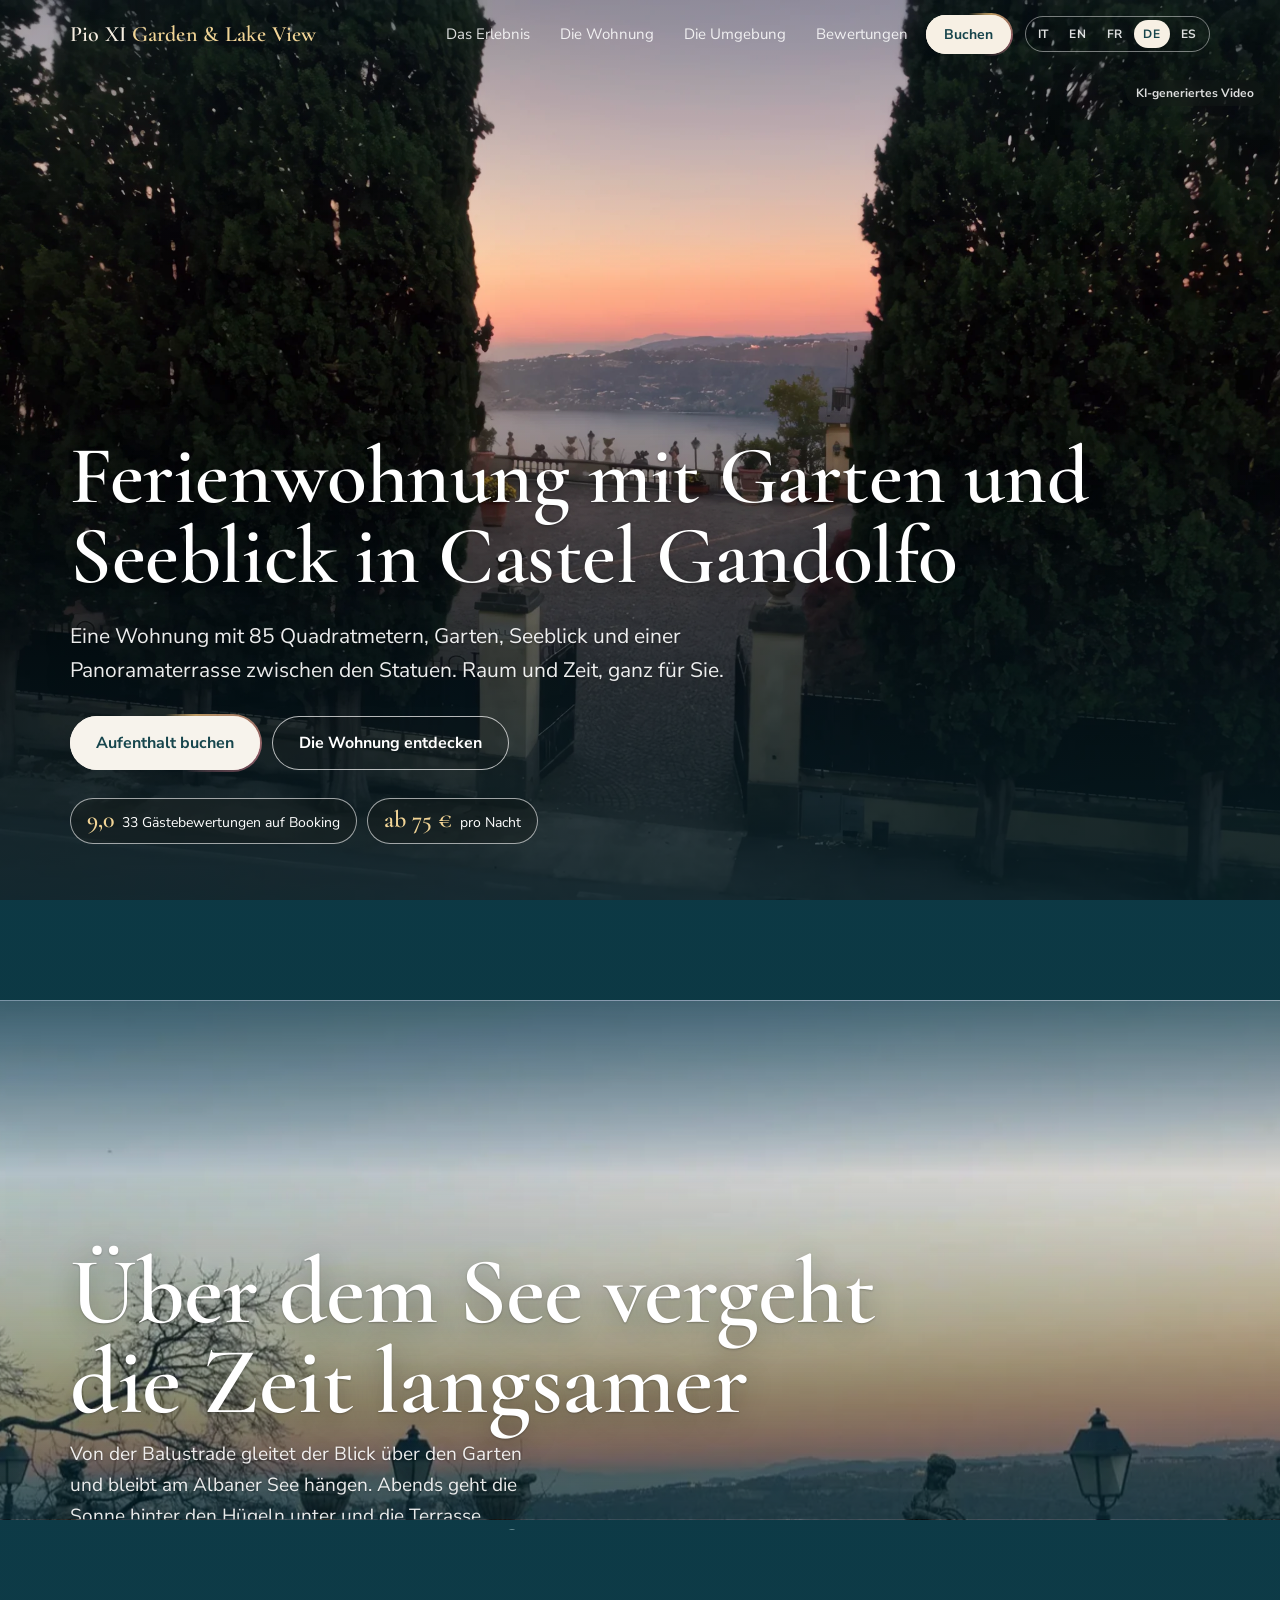
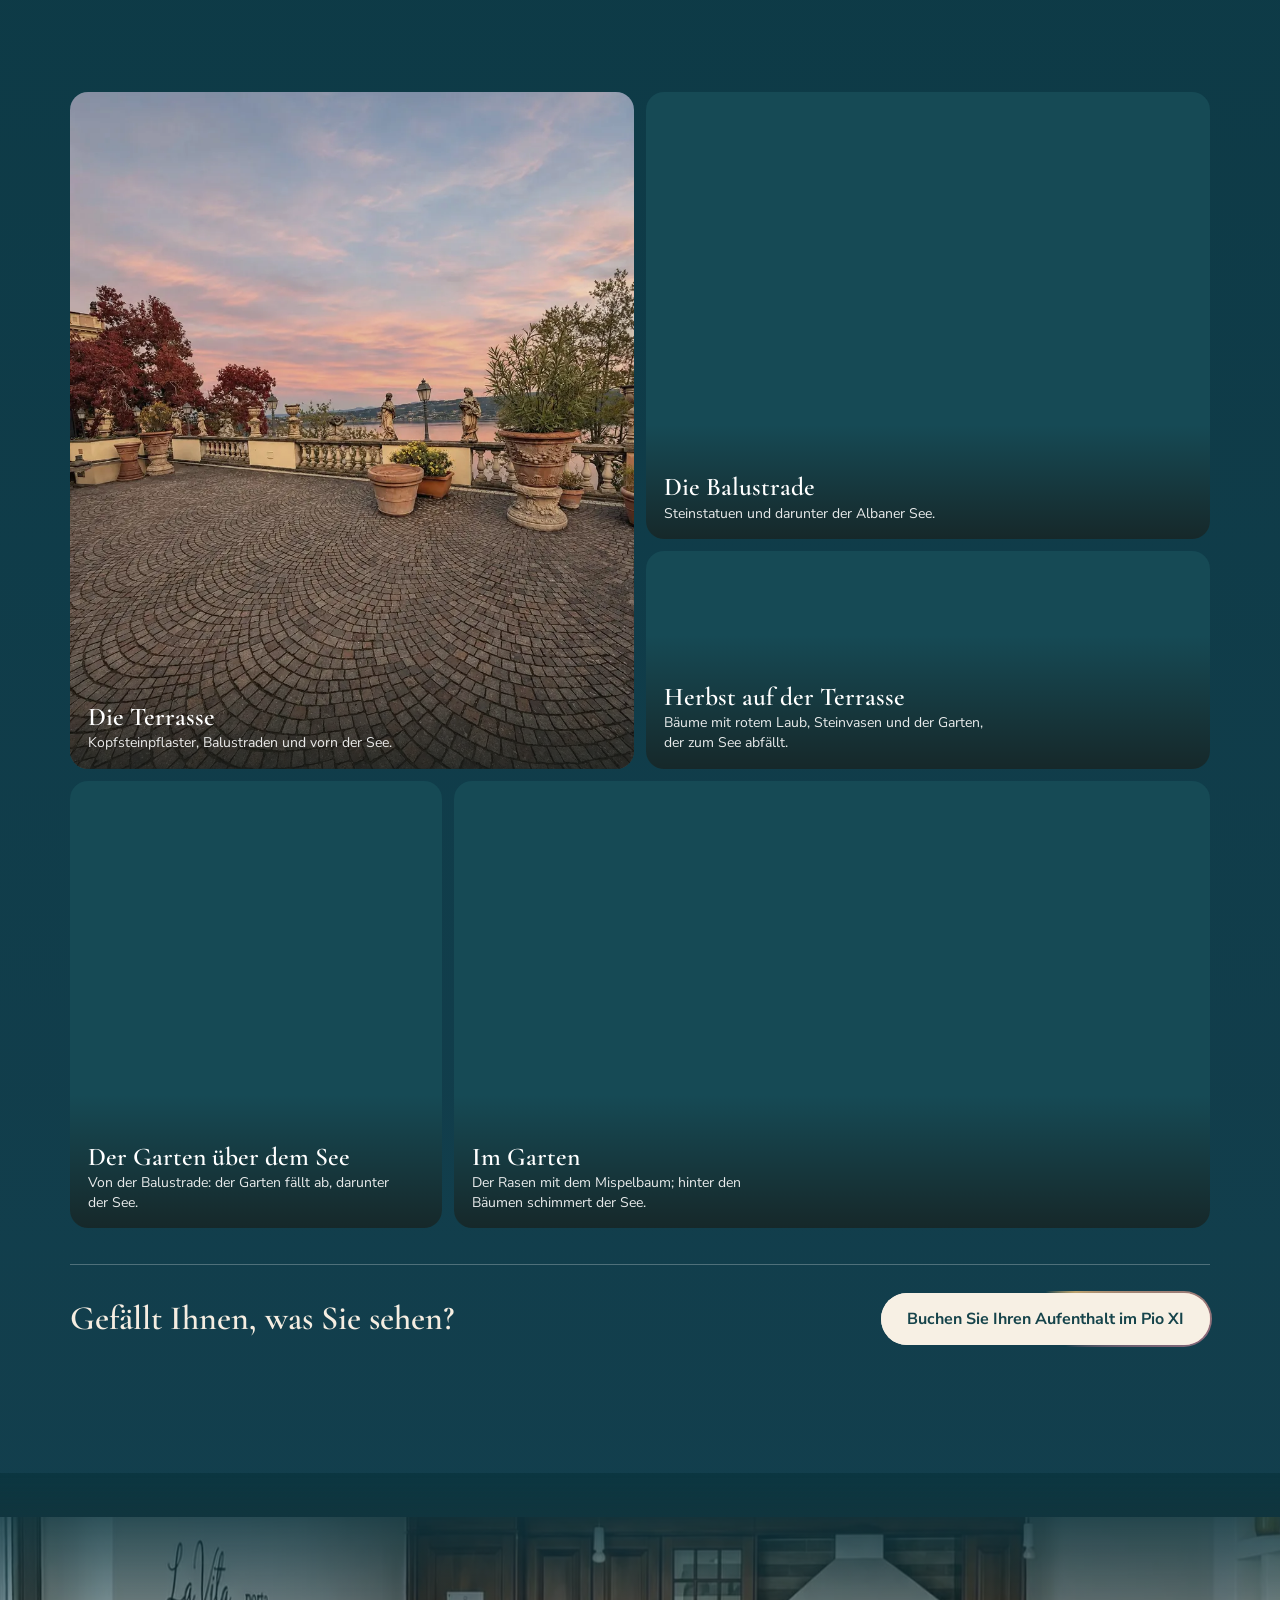
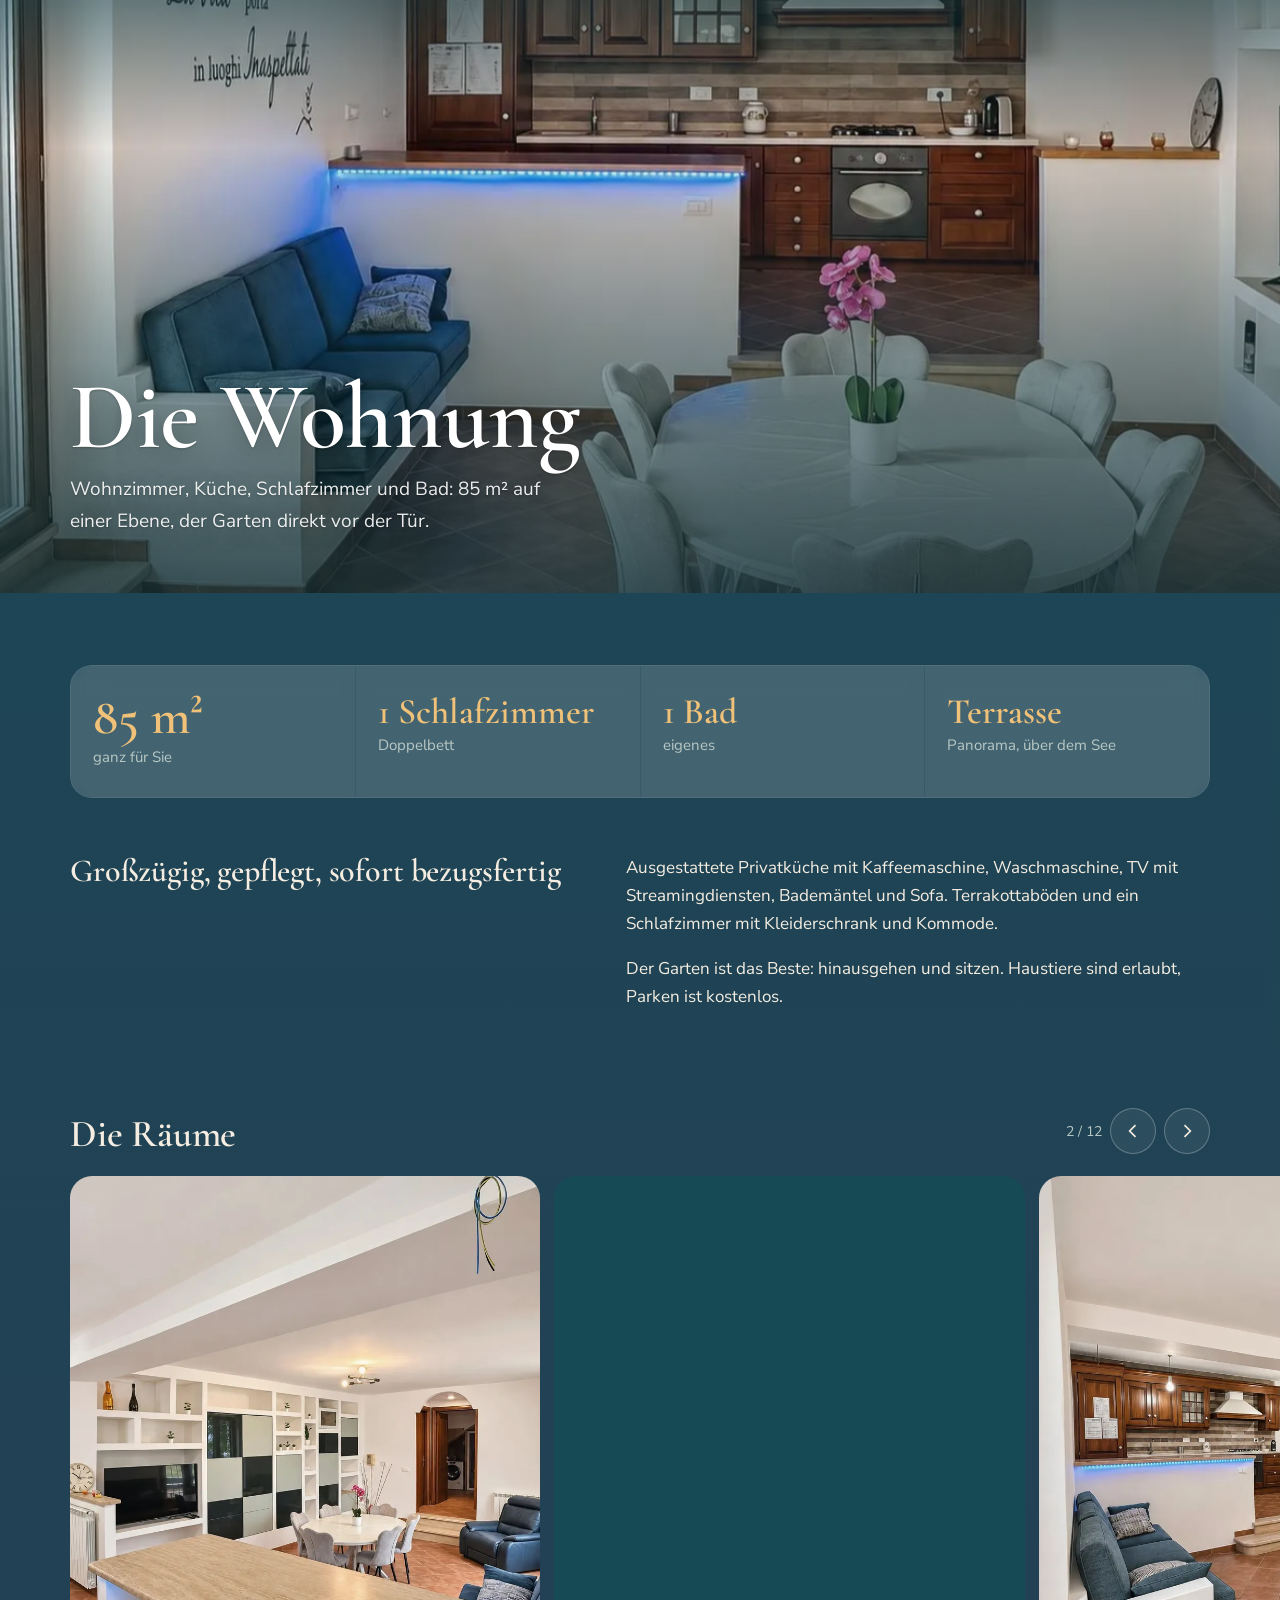
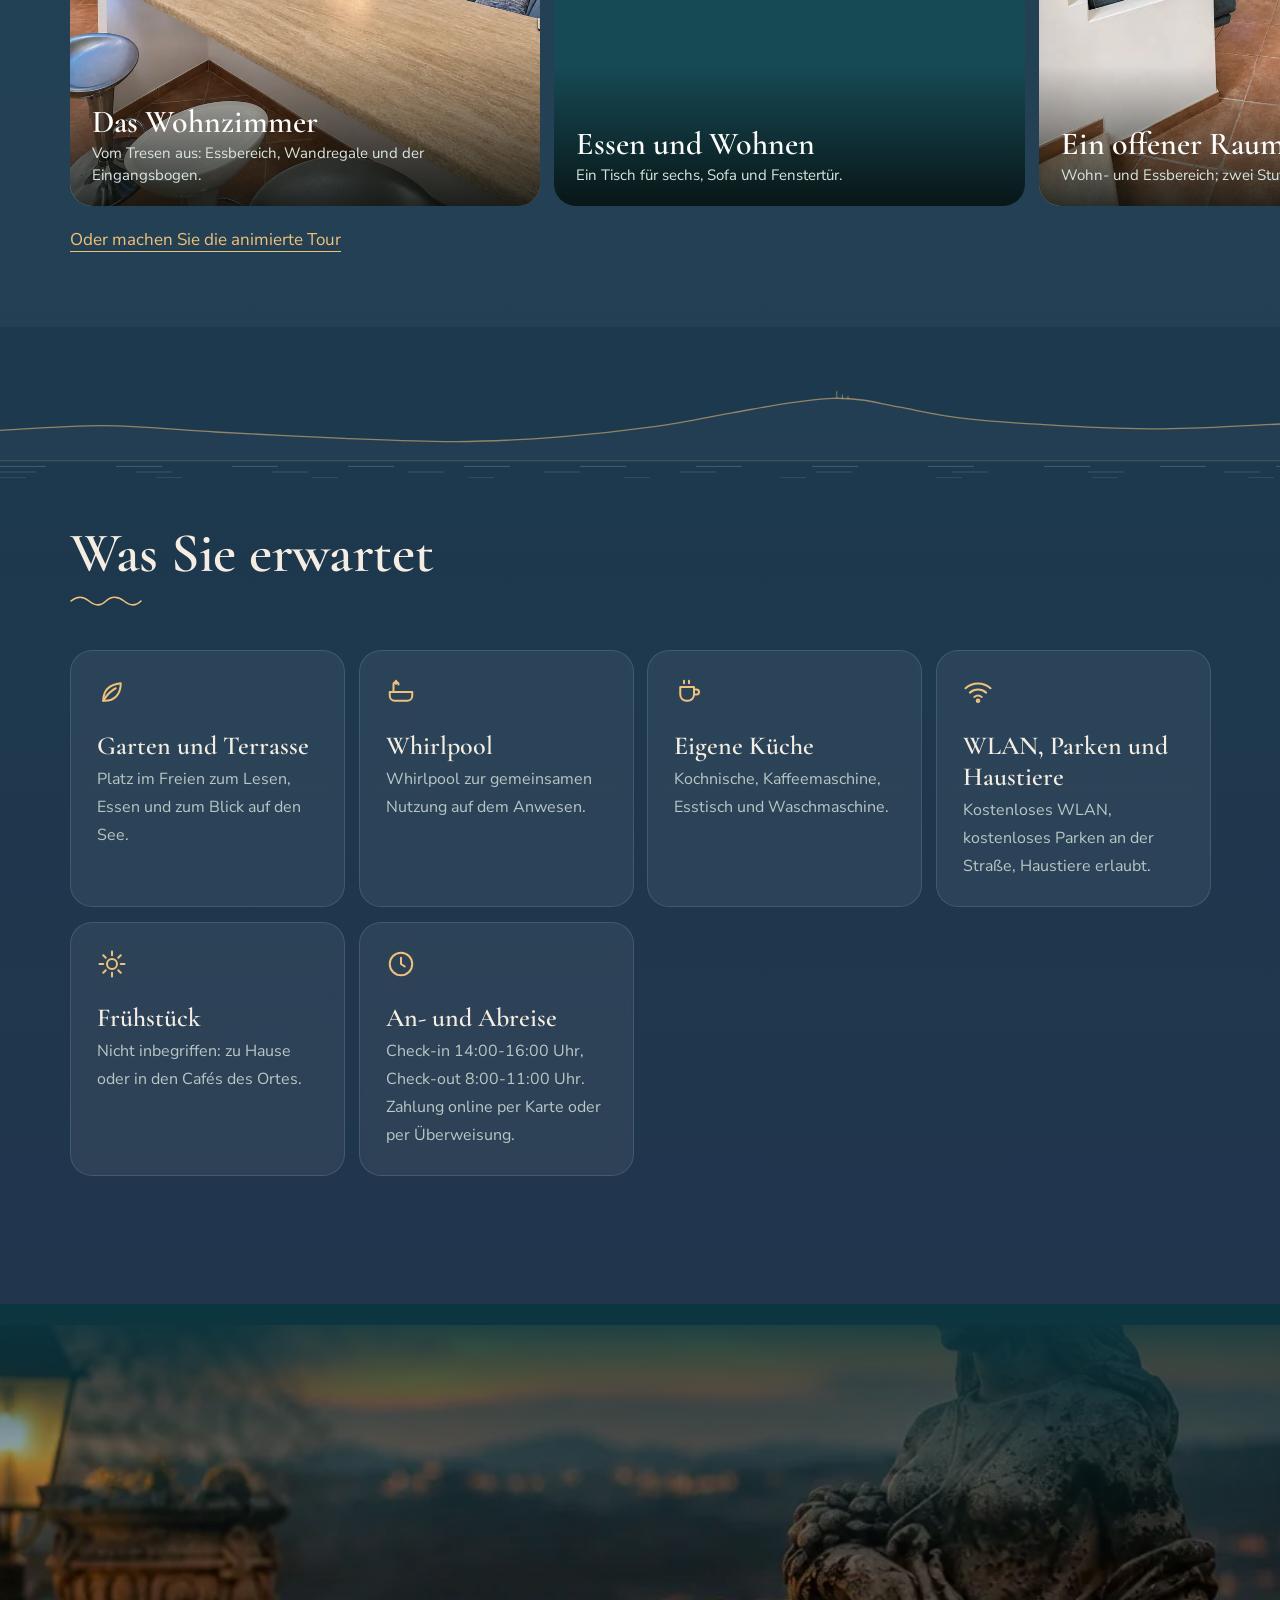
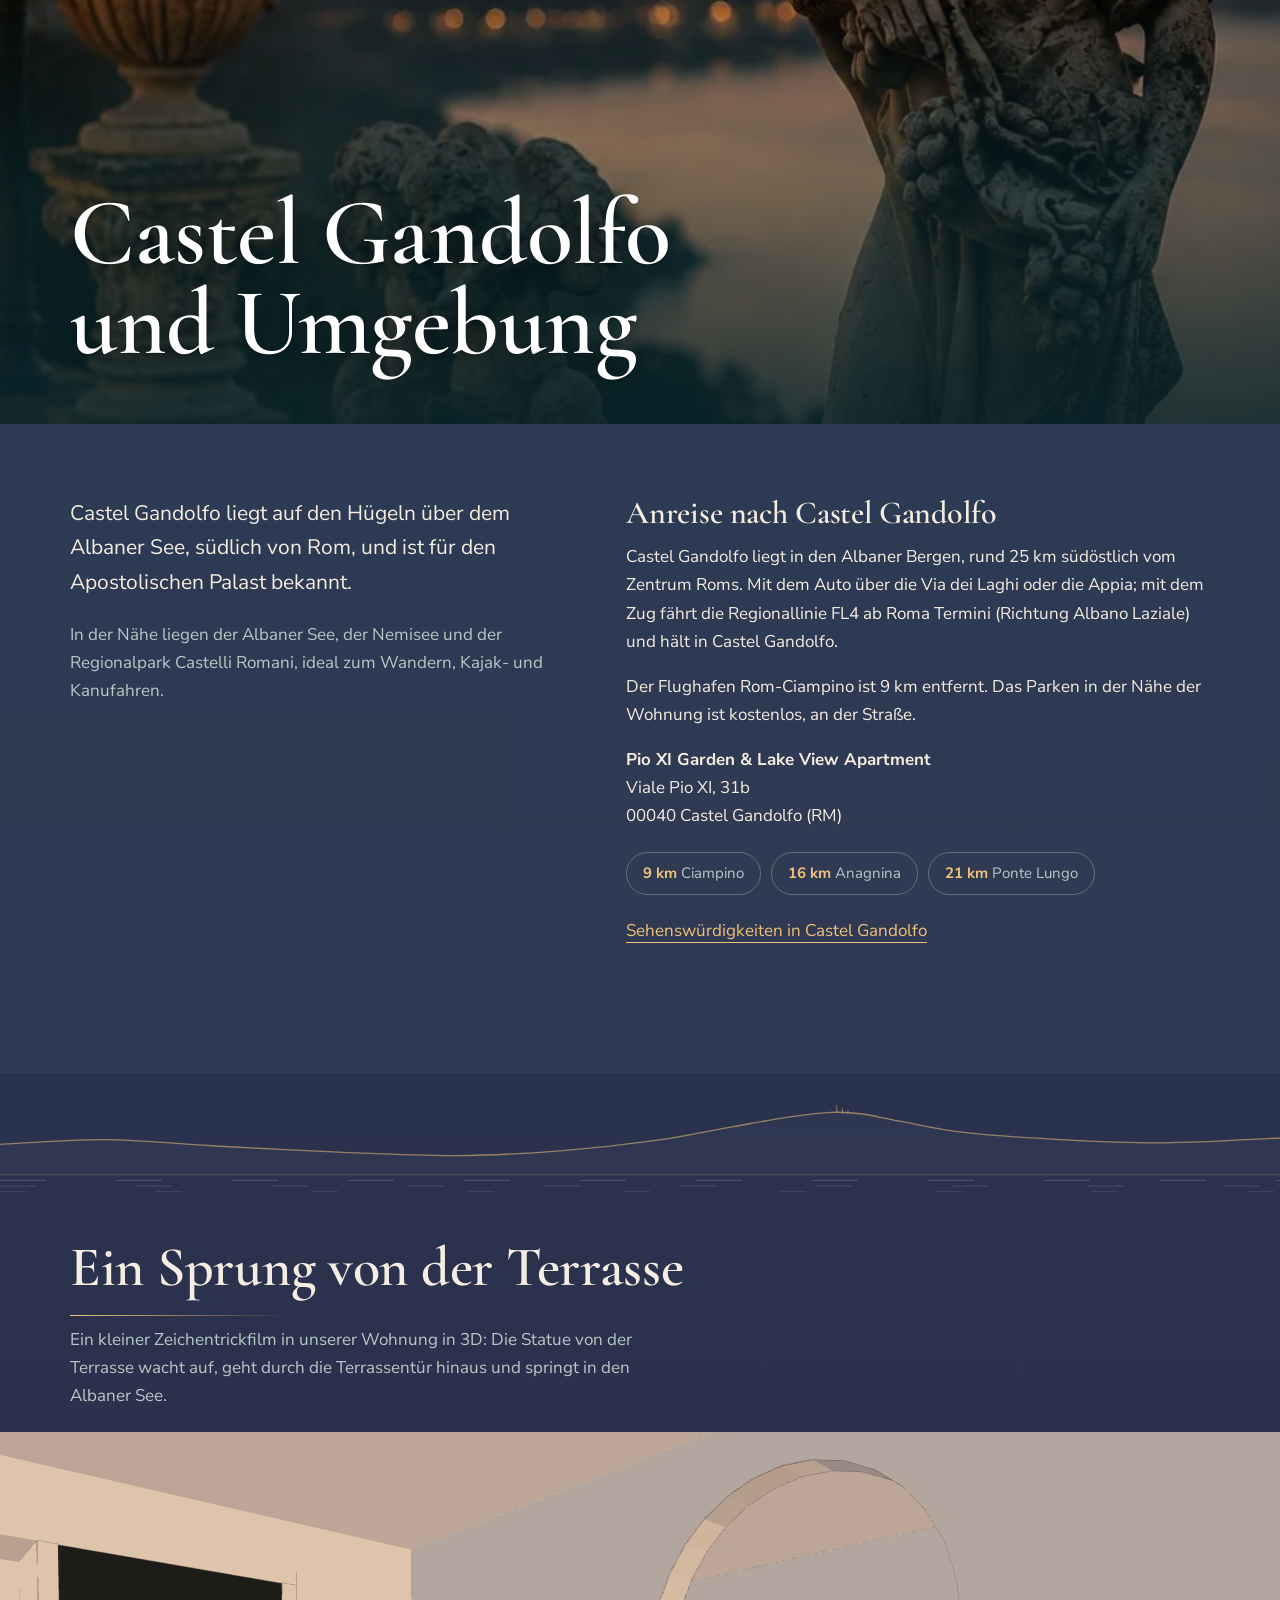
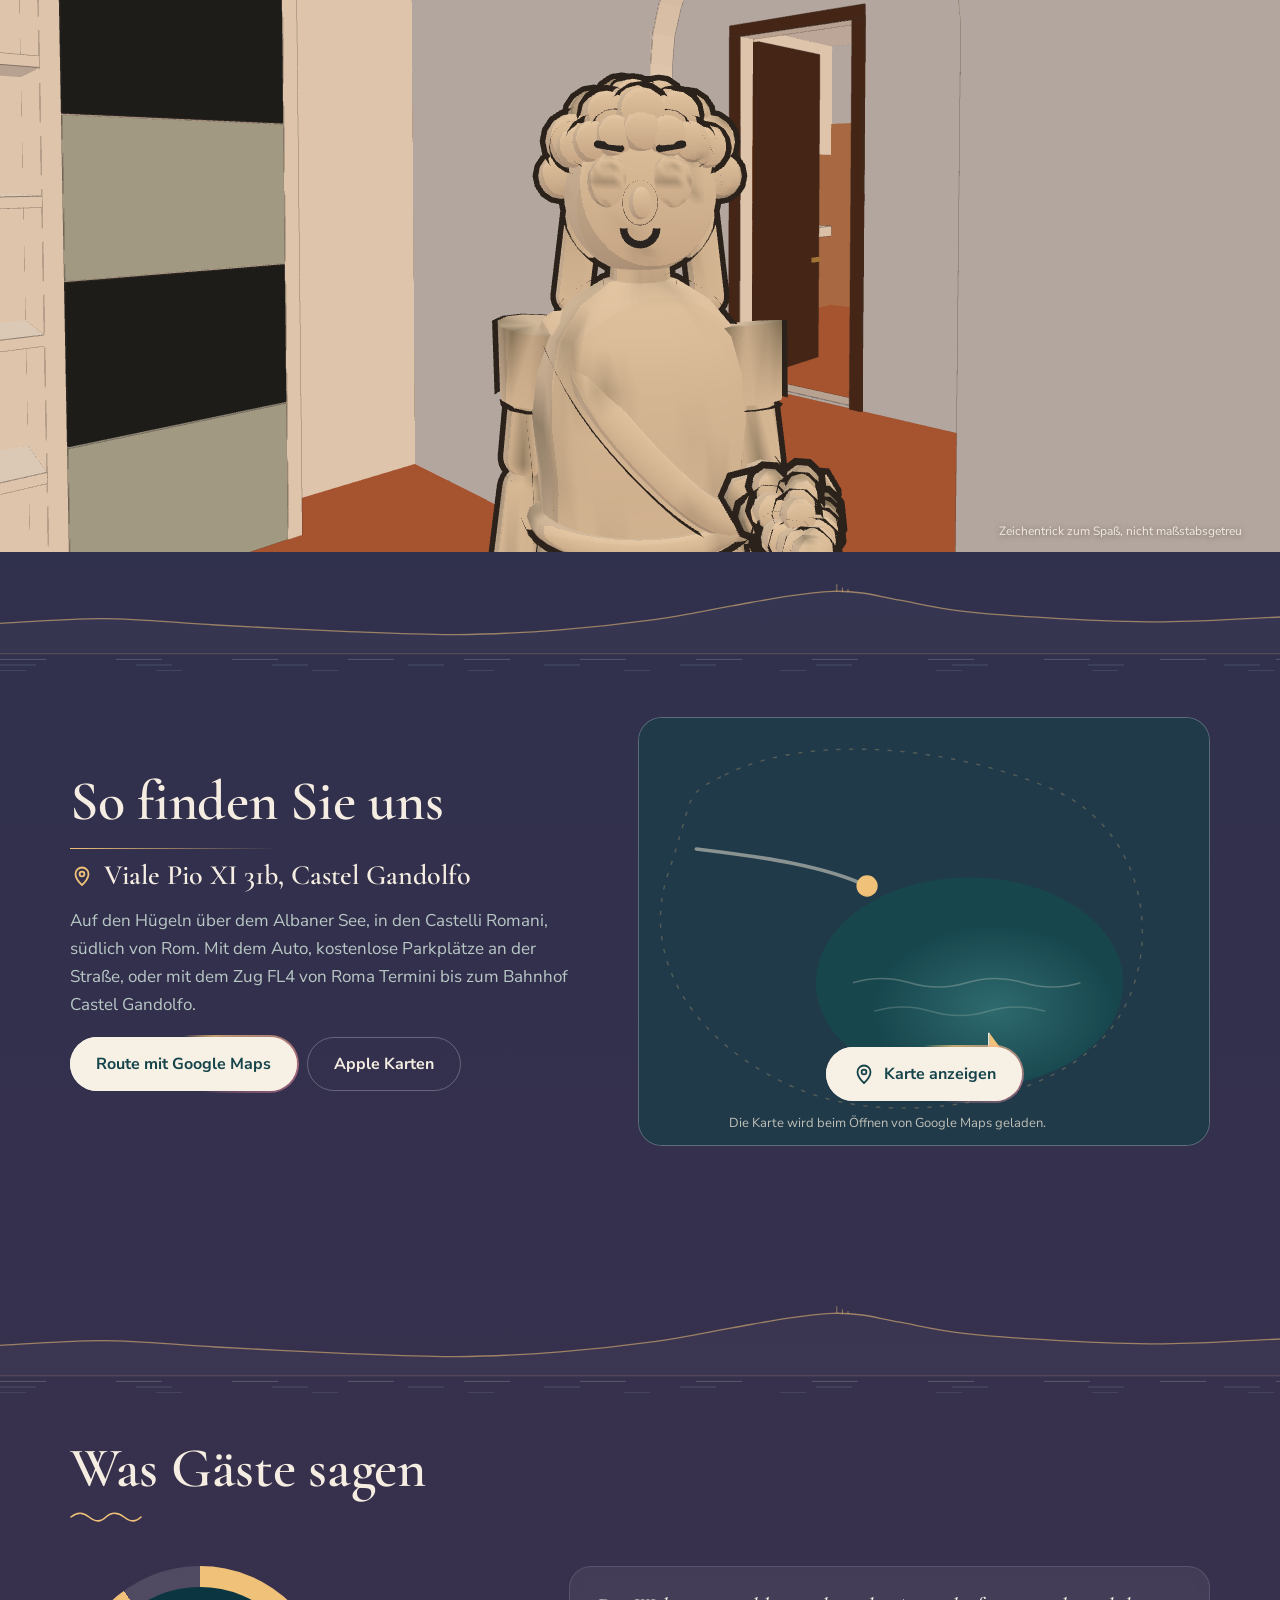
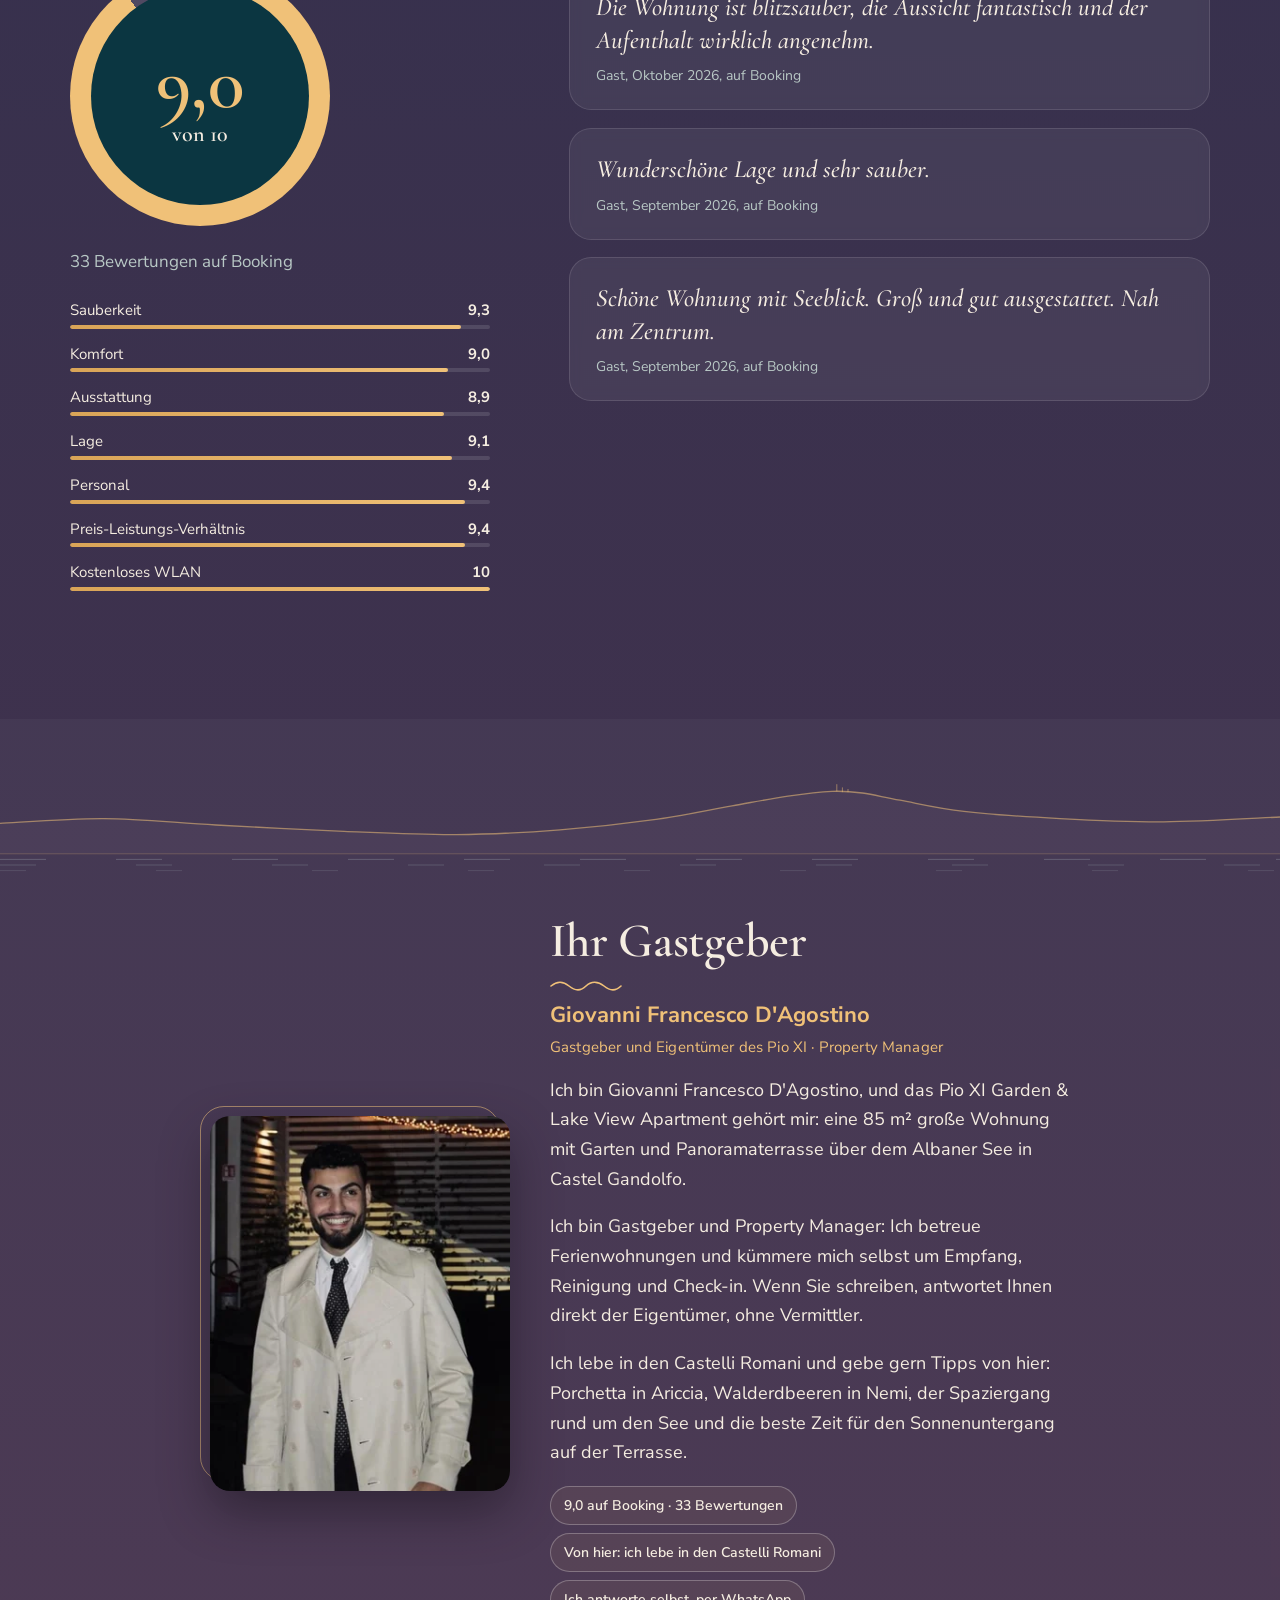
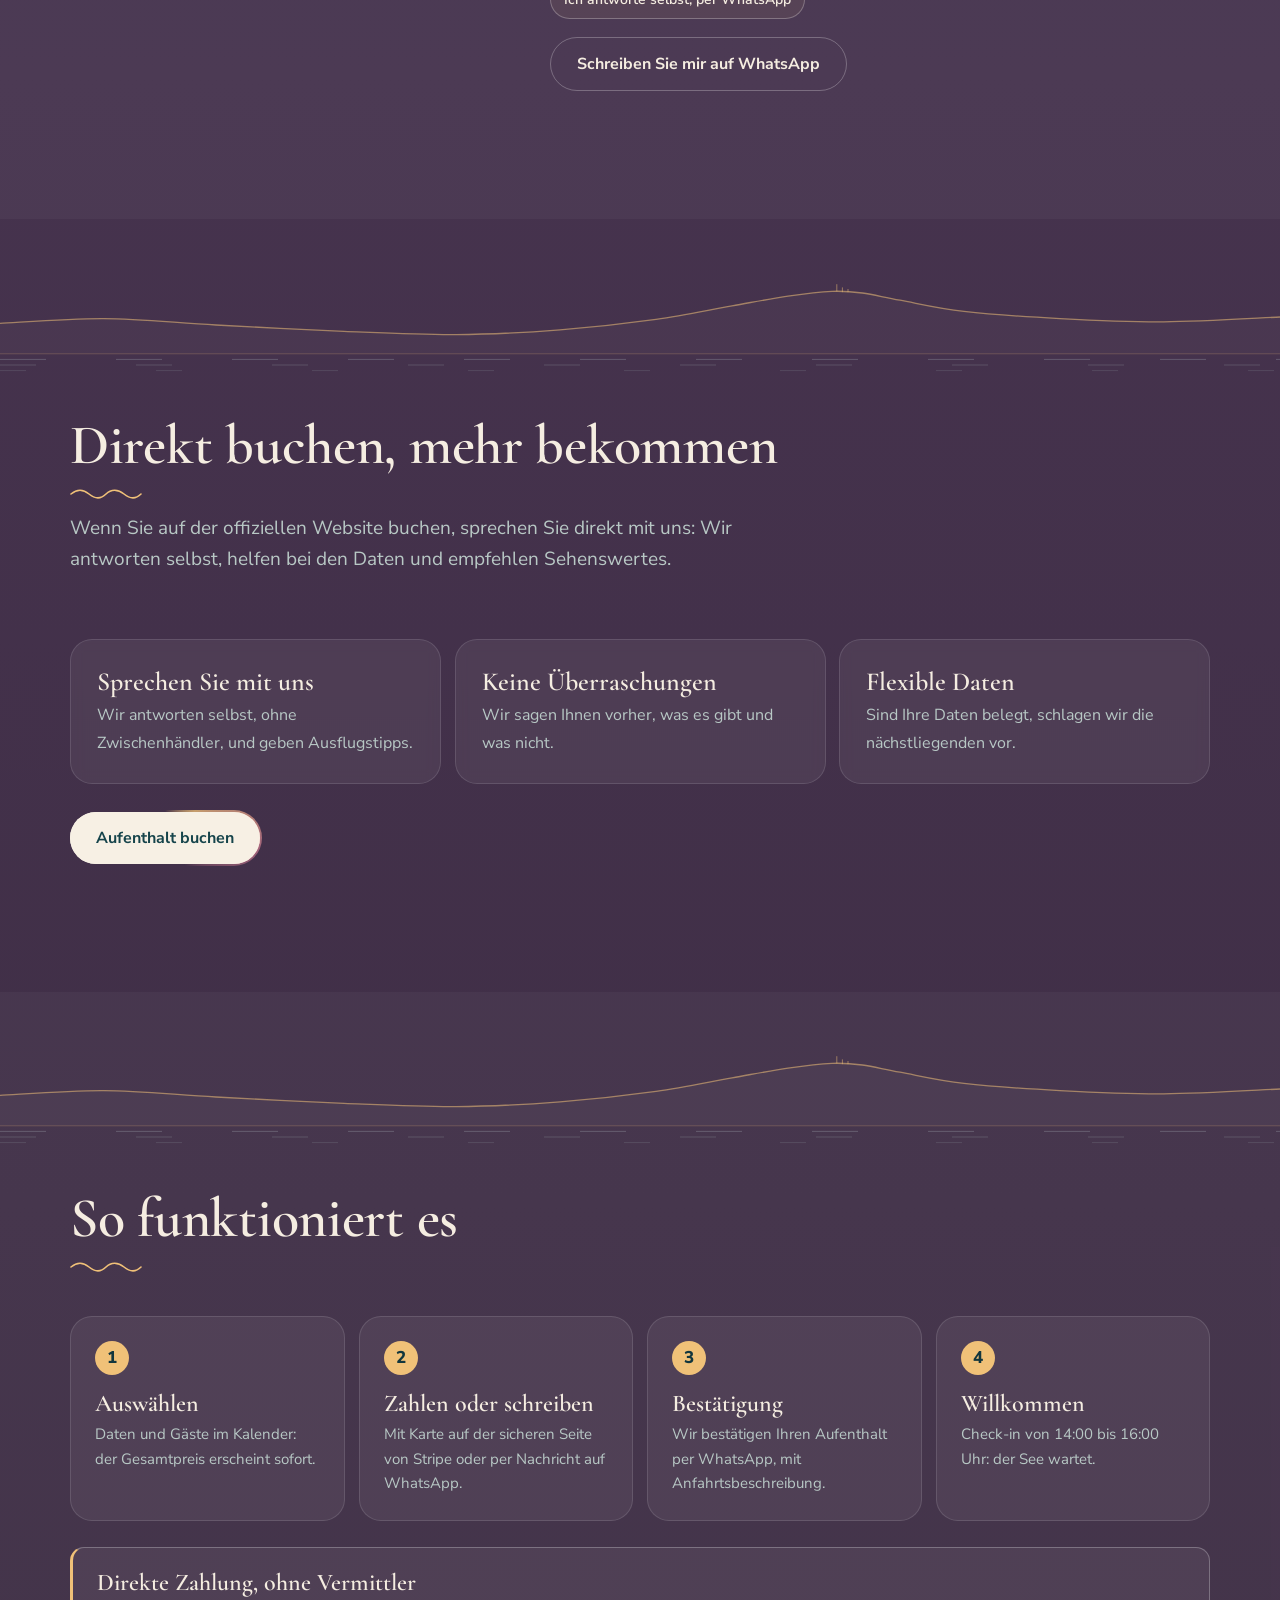
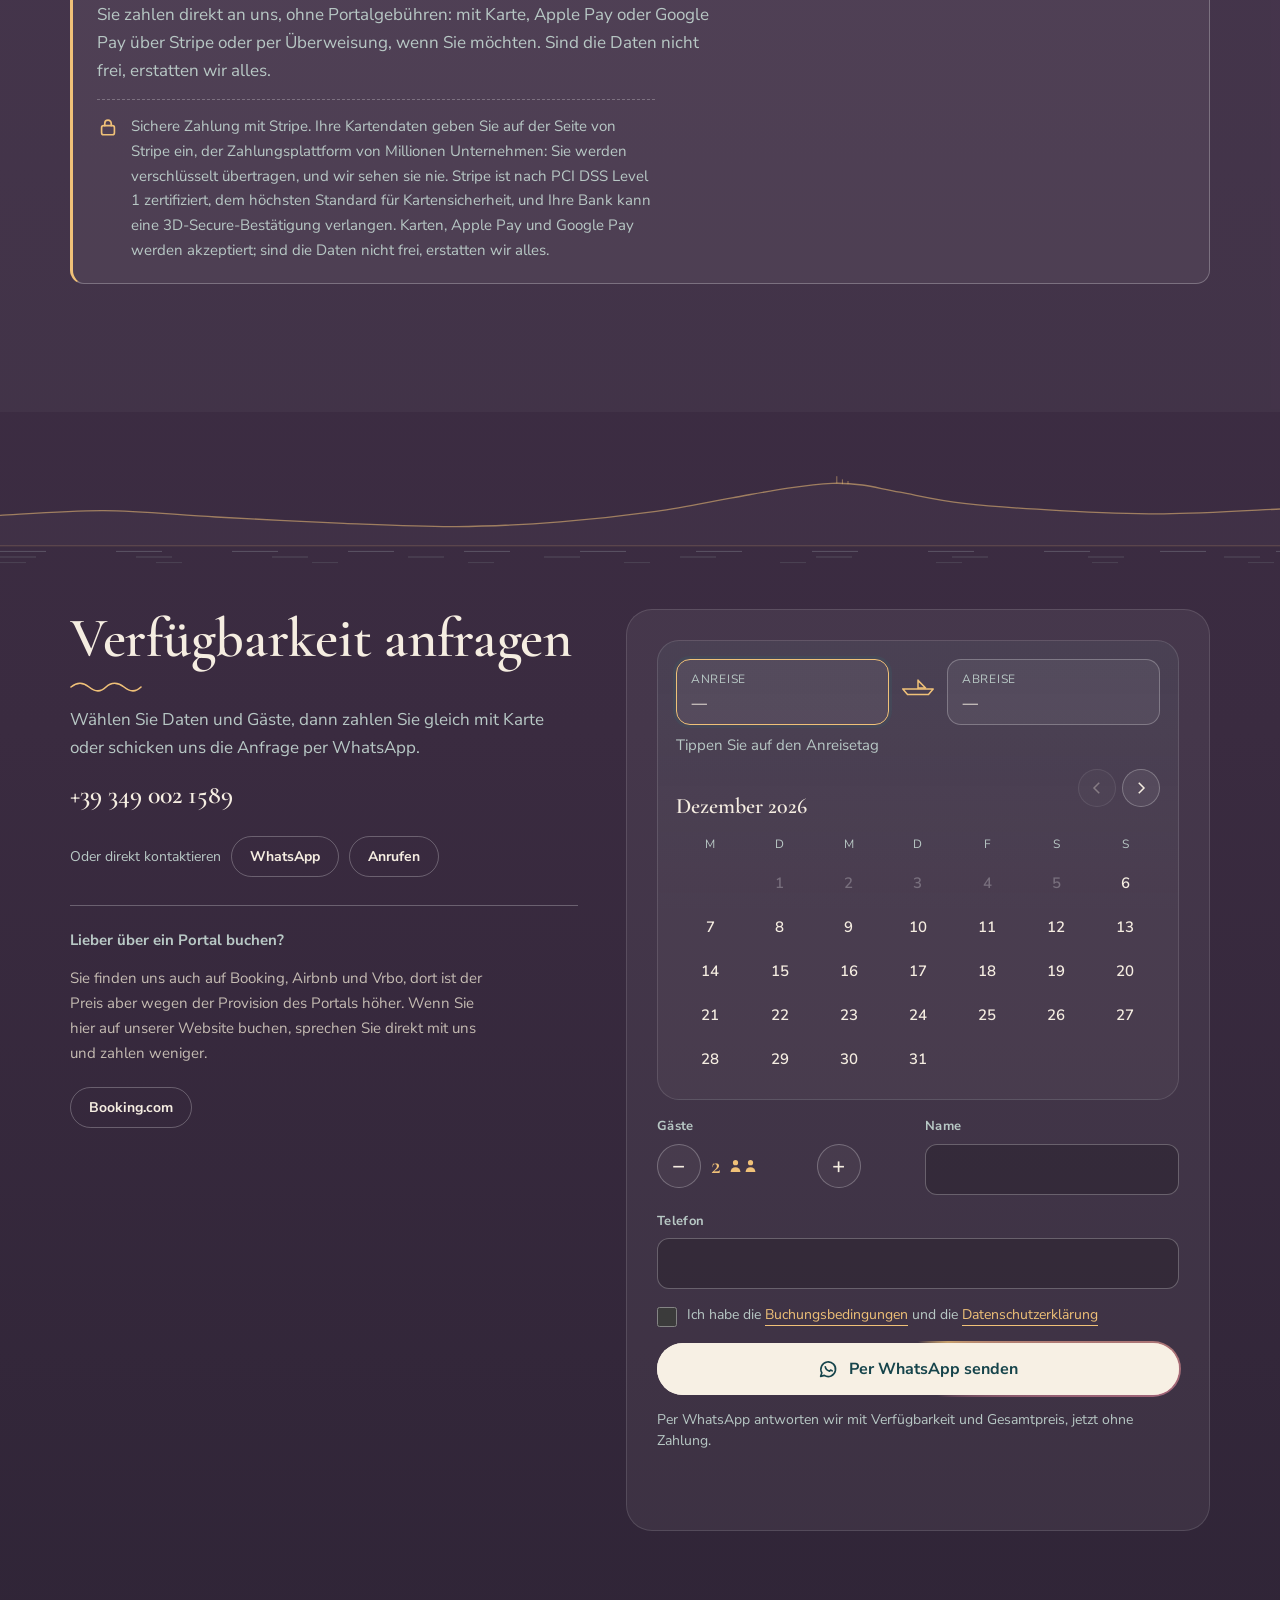
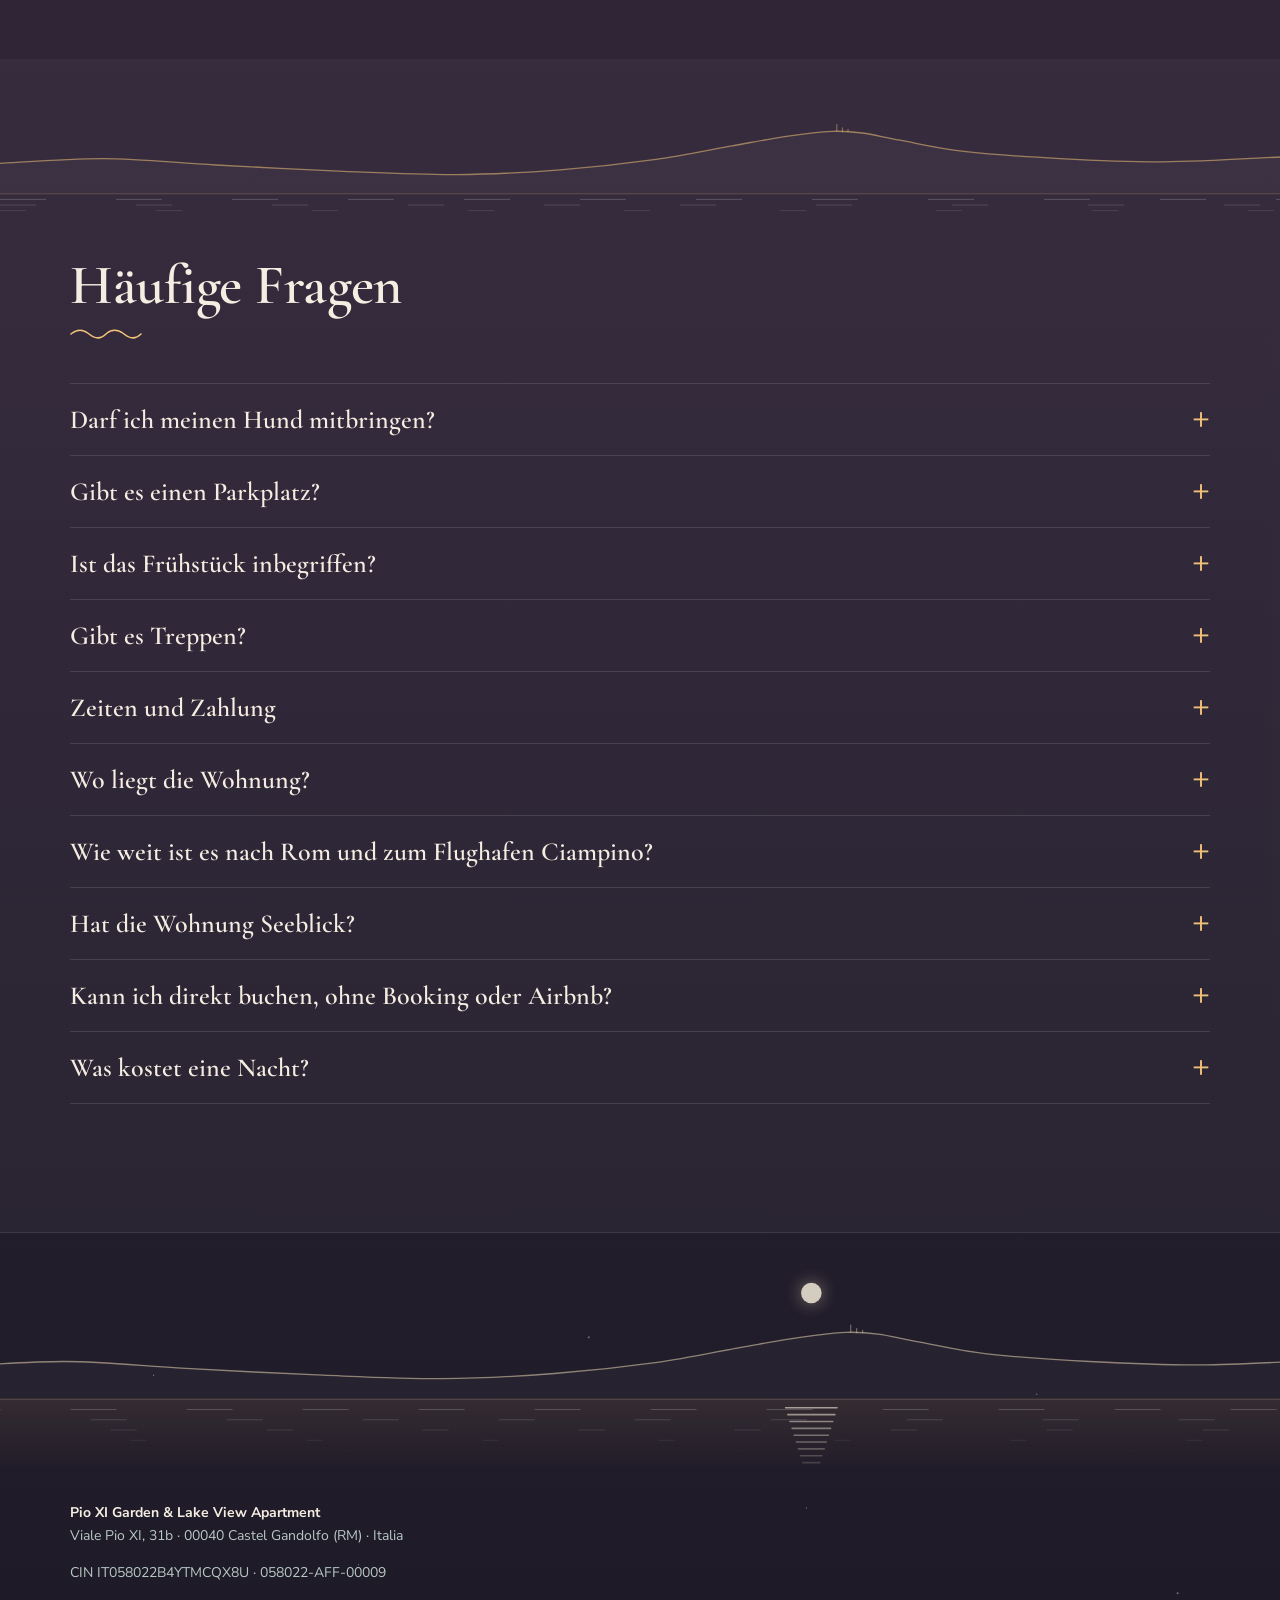
==== commit d53c762e: "Spot a cartone 'Un tuffo dalla terrazza': la statua si sveglia in soggiorno, esce dalla porta-finest" ====
--- a/de/index.html
+++ b/de/index.html
@@ -28,7 +28,7 @@
 <link rel="preload" as="image" type="image/webp" media="(min-width:701px)" href="../assets/cine/d/f001.webp" fetchpriority="high">
 <link rel="preconnect" href="https://fonts.googleapis.com"><link rel="preconnect" href="https://fonts.gstatic.com" crossorigin>
 <link rel="stylesheet" href="https://fonts.googleapis.com/css2?family=Cormorant+Garamond:wght@500;600&family=Nunito+Sans:ital,wght@0,400;0,700;0,800;1,400&display=swap">
-<link rel="stylesheet" href="../assets/site.css?v=2fb2565b">
+<link rel="stylesheet" href="../assets/site.css?v=2f041582">
 <script type="application/ld+json">{"@context": "https://schema.org", "@graph": [{"@type": "LodgingBusiness", "@id": "https://pioxigarden.com/de/#lodging", "name": "Pio XI Garden & Lake View Apartment", "url": "https://pioxigarden.com/de/", "description": "85 m² Ferienwohnung in Castel Gandolfo mit Garten, Panoramaterrasse und Blick auf den Albaner See. Haustiere erlaubt, gratis Parken, ab 75 €/Nacht.", "inLanguage": "de", "image": ["https://pioxigarden.com/assets/img/lago-1400.webp", "https://pioxigarden.com/assets/img/soggiorno-1400.webp", "https://pioxigarden.com/assets/img/soggiorno-2-1400.webp", "https://pioxigarden.com/assets/img/soggiorno-3-1400.webp", "https://pioxigarden.com/assets/img/ingresso-1400.webp", "https://pioxigarden.com/assets/img/cucina-1400.webp", "https://pioxigarden.com/assets/img/cucina-2-1400.webp", "https://pioxigarden.com/assets/img/camera-1400.webp", "https://pioxigarden.com/assets/img/camera-2-1400.webp", "https://pioxigarden.com/assets/img/camera-3-1400.webp", "https://pioxigarden.com/assets/img/bagno-1055.webp", "https://pioxigarden.com/assets/img/terrazza-ampia-1400.webp", "https://pioxigarden.com/assets/img/terrazza-3-1400.webp", "https://pioxigarden.com/assets/img/terrazza-2-1400.webp", "https://pioxigarden.com/assets/img/lago-hero-1400.webp", "https://pioxigarden.com/assets/img/giardino-1400.webp", "https://pioxigarden.com/assets/img/pranzo-1400.webp", "https://pioxigarden.com/assets/img/idromassaggio-1400.webp", "https://pioxigarden.com/assets/img/divano-1400.webp"], "address": {"@type": "PostalAddress", "streetAddress": "Viale Pio XI, 31b", "addressLocality": "Castel Gandolfo", "addressRegion": "RM", "postalCode": "00040", "addressCountry": "IT"}, "priceRange": "from 75 EUR", "petsAllowed": true, "checkinTime": "14:00", "checkoutTime": "11:00", "identifier": "IT058022B4YTMCQX8U", "amenityFeature": [{"@type": "LocationFeatureSpecification", "name": "Garden", "value": true}, {"@type": "LocationFeatureSpecification", "name": "Panoramic terrace", "value": true}, {"@type": "LocationFeatureSpecification", "name": "Lake view", "value": true}, {"@type": "LocationFeatureSpecification", "name": "Private kitchen", "value": true}, {"@type": "LocationFeatureSpecification", "name": "Washing machine", "value": true}, {"@type": "LocationFeatureSpecification", "name": "Coffee machine", "value": true}, {"@type": "LocationFeatureSpecification", "name": "Free Wi-Fi", "value": true}, {"@type": "LocationFeatureSpecification", "name": "Free street parking", "value": true}, {"@type": "LocationFeatureSpecification", "name": "Pets allowed", "value": true}, {"@type": "LocationFeatureSpecification", "name": "Hot tub (shared)", "value": true}], "containsPlace": {"@type": "Apartment", "name": "Pio XI Garden & Lake View Apartment", "floorSize": {"@type": "QuantitativeValue", "value": 85, "unitCode": "MTK"}, "numberOfBedrooms": 1, "numberOfBathroomsTotal": 1, "petsAllowed": true}, "areaServed": {"@type": "City", "name": "Castel Gandolfo"}, "telephone": "+393490021589", "alternateName": ["Pio XI Garden and Lake View Apartment", "Pio XI Garden", "Pio XI Castel Gandolfo"], "hasMap": "https://www.google.com/maps/search/?api=1&query=Viale+Pio+XI+31b+00040+Castel+Gandolfo", "knowsLanguage": ["it", "en", "fr", "de", "es"], "sameAs": ["https://www.booking.com/searchresults.html?ss=Pio%20XI%20Garden%20%26%20Lake%20View%20Apartment%2C%20Castel%20Gandolfo"], "aggregateRating": {"@type": "AggregateRating", "ratingValue": 9.0, "bestRating": 10, "worstRating": 1, "reviewCount": 33}, "founder": {"@type": "Person", "@id": "https://pioxigarden.com/#host", "name": "Giovanni Francesco D'Agostino", "jobTitle": "Gastgeber und Property Manager", "image": "https://pioxigarden.com/assets/img/host2-640.jpg", "homeLocation": {"@type": "Place", "name": "Castelli Romani"}}, "paymentAccepted": "Credit card, Debit card, Apple Pay, Google Pay, Bank transfer", "currenciesAccepted": "EUR", "potentialAction": {"@type": "ReserveAction", "target": {"@type": "EntryPoint", "urlTemplate": "https://pioxigarden.com/de/#contatti", "actionPlatform": ["https://schema.org/DesktopWebPlatform", "https://schema.org/MobileWebPlatform"]}, "result": {"@type": "LodgingReservation", "name": "Pio XI Garden & Lake View Apartment"}}}, {"@type": "FAQPage", "inLanguage": "de", "mainEntity": [{"@type": "Question", "name": "Darf ich meinen Hund mitbringen?", "acceptedAnswer": {"@type": "Answer", "text": "Ja, Haustiere sind erlaubt. Nennen Sie uns Art und Größe in Ihrer Anfrage."}}, {"@type": "Question", "name": "Gibt es einen Parkplatz?", "acceptedAnswer": {"@type": "Answer", "text": "Ja, kostenlos, an der Straße."}}, {"@type": "Question", "name": "Ist das Frühstück inbegriffen?", "acceptedAnswer": {"@type": "Answer", "text": "Nein. Es gibt eine Privatküche, und im Ort finden Sie Cafés und Bäckereien."}}, {"@type": "Question", "name": "Gibt es Treppen?", "acceptedAnswer": {"@type": "Answer", "text": "Ja, zur Wohnung führen mehrere Treppen. Wenn Sie mit schwerem Gepäck reisen oder eingeschränkt mobil sind, schreiben Sie uns bitte vorher."}}, {"@type": "Question", "name": "Zeiten und Zahlung", "acceptedAnswer": {"@type": "Answer", "text": "Check-in 14:00-16:00 Uhr, Check-out 8:00-11:00 Uhr. Zahlung online mit Karte, Apple Pay oder Google Pay (über Stripe) oder per Überweisung nach Kontakt über WhatsApp."}}, {"@type": "Question", "name": "Wo liegt die Wohnung?", "acceptedAnswer": {"@type": "Answer", "text": "Im Viale Pio XI 31b in Castel Gandolfo (Rom), auf den Hügeln über dem Albaner See, südlich von Rom."}}, {"@type": "Question", "name": "Wie weit ist es nach Rom und zum Flughafen Ciampino?", "acceptedAnswer": {"@type": "Answer", "text": "Das Zentrum von Rom ist etwa 25 km entfernt. Der Flughafen Rom-Ciampino liegt 9 km entfernt, die Metro Anagnina 16 km und die Metro Ponte Lungo 21 km."}}, {"@type": "Question", "name": "Hat die Wohnung Seeblick?", "acceptedAnswer": {"@type": "Answer", "text": "Ja. Vom Haus aus sieht man den Albaner See; dazu gibt es einen Garten, und die Panoramaterrasse mit Statuen blickt auf den See."}}, {"@type": "Question", "name": "Kann ich direkt buchen, ohne Booking oder Airbnb?", "acceptedAnswer": {"@type": "Answer", "text": "Ja. Hier buchen Sie günstiger, ohne Portalgebühren, und sprechen direkt mit dem Eigentümer. Sie können mit Karte zahlen oder uns per WhatsApp schreiben."}}, {"@type": "Question", "name": "Was kostet eine Nacht?", "acceptedAnswer": {"@type": "Answer", "text": "Ab 75 € pro Nacht. Der Preis hängt von der Saison ab: Wählen Sie Ihre Daten im Formular, dann sehen Sie sofort den Gesamtpreis."}}]}, {"@type": "WebSite", "@id": "https://pioxigarden.com/#website", "name": "Pio XI Garden & Lake View Apartment", "alternateName": "Pio XI Garden", "url": "https://pioxigarden.com/", "inLanguage": ["it", "en", "fr", "de", "es"]}]}</script>
 </head>
 <body>
@@ -82,7 +82,7 @@
 <a class="link" href="sehenswuerdigkeiten-castel-gandolfo/index.html">Sehenswürdigkeiten in Castel Gandolfo</a></div></div>
 </div></section>
 
-<section id="lago3d" class="l3" data-js="../assets/lago3d.js?v=4ccdd9ea"><div class="wrap l3-h"><h2>Der See von oben</h2><p>Castel Gandolfo liegt am Rand eines alten Vulkankraters: unten der Albaner See, gegenüber der Monte Cavo, dahinter Rom. Drehen Sie die Szene und sehen Sie sie bei Tag, bei Sonnenuntergang und bei Nacht.</p></div><div class="l3-stage" data-mode="sunset"><canvas role="img" aria-label="Illustratives 3D-Modell des Albaner Sees mit Castel Gandolfo"></canvas><div class="l3-lb" aria-hidden="true"><span class="l3-pin" data-at="pin">Pio XI Garden</span><span data-at="lake">Albaner See</span><span data-at="cavo">Monte Cavo</span><span class="l3-far" data-at="roma">↖ Rom · 25 km</span></div><div class="l3-ui" role="group"><button type="button" data-m="day" aria-pressed="false">Tag</button><button type="button" data-m="sunset" aria-pressed="true">Sonnenuntergang</button><button type="button" data-m="night" aria-pressed="false">Nacht</button></div><p class="l3-n">Illustratives Modell · zum Drehen ziehen</p></div></section>
+<section id="spot" class="sp" data-js="../assets/spot.js?v=b6a84540"><div class="wrap sp-h"><h2>Ein Sprung von der Terrasse</h2><p>Ein kleiner Zeichentrickfilm in unserer Wohnung in 3D: Die Statue von der Terrasse wacht auf, geht durch die Terrassentür hinaus und springt in den Albaner See.</p></div><div class="sp-stage"><canvas role="img" aria-label="Zeichentrick: Die Statue von der Terrasse verlässt die Wohnung und springt in den Albaner See"></canvas><p class="sp-kick" aria-hidden="true">Pio XI präsentiert</p><div class="sp-card"><p class="sp-t">Tauchen Sie ein in den Zauber des Sees</p><div class="sp-acts"><a class="btn" href="#contatti">Aufenthalt buchen</a><button type="button" class="btn g sp-re">Nochmal ansehen</button></div></div><button type="button" class="btn sp-play"><svg class="pl" viewBox="0 0 24 24" aria-hidden="true"><path d="M8 5v14l11-7z"/></svg>Zeichentrick ansehen</button><p class="sp-n">Zeichentrick zum Spaß, nicht maßstabsgetreu</p></div></section>
 <section id="dove"><div class="wrap dove"><div class="dove-t"><h2>So finden Sie uns</h2><p class="dove-a"><svg viewBox="0 0 24 24" aria-hidden="true"><path d="M12 21s-6.5-6-6.5-11a6.5 6.5 0 0 1 13 0c0 5-6.5 11-6.5 11z"/><circle cx="12" cy="10" r="2.4"/></svg><span>Viale Pio XI 31b, Castel Gandolfo</span></p><p>Auf den Hügeln über dem Albaner See, in den Castelli Romani, südlich von Rom. Mit dem Auto, kostenlose Parkplätze an der Straße, oder mit dem Zug FL4 von Roma Termini bis zum Bahnhof Castel Gandolfo.</p><div class="dove-b"><a class="btn" href="https://www.google.com/maps/dir/?api=1&amp;destination=Viale+Pio+XI+31b,+00040+Castel+Gandolfo+RM" target="_blank" rel="noopener">Route mit Google Maps</a><a class="btn g" href="https://maps.apple.com/?daddr=Viale+Pio+XI+31b,+00040+Castel+Gandolfo+RM" target="_blank" rel="noopener">Apple Karten</a></div></div><div class="dove-m" data-src="https://maps.google.com/maps?q=Viale%20Pio%20XI%2031b%2C%2000040%20Castel%20Gandolfo%20RM&amp;z=15&amp;hl=de&amp;output=embed" data-title="Karte: Viale Pio XI 31b, Castel Gandolfo"><svg class="dove-art" viewBox="0 0 400 300" aria-hidden="true"><defs><radialGradient id="dl" cx="58%" cy="62%" r="40%"><stop offset="0" stop-color="#2e6a6e"/><stop offset="1" stop-color="#17464d"/></radialGradient></defs><rect width="400" height="300" fill="#203a4a"/><path d="M60 40c60-30 160-20 230 10s80 120 40 170-150 70-220 40S0 170 20 110 30 55 60 40z" fill="none" stroke="rgba(240,193,120,.25)" stroke-dasharray="3 6"/><ellipse cx="232" cy="186" rx="108" ry="74" fill="url(#dl)"/><path d="M150 186q20-6 40 0t40 0 40 0 40 0" fill="none" stroke="rgba(244,236,218,.25)"/><path d="M165 206q20-6 40 0t40 0 40 0" fill="none" stroke="rgba(244,236,218,.18)"/><path d="M40 92C90 98 130 104 160 118" fill="none" stroke="rgba(244,236,218,.5)" stroke-width="2.5" stroke-linecap="round"/><g class="dove-boat"><path d="M-9 0h18l-3.5 4.5h-11z" fill="#f4ecda"/><path d="M0-12v12" stroke="#f4ecda" stroke-width="1.2"/><path d="M0.6-11.5l7 9.5h-7z" fill="#f0c178"/><path d="M-16 6q4-2 8 0" fill="none" stroke="rgba(244,236,218,.45)"/><animateMotion dur="28s" repeatCount="indefinite" rotate="0" path="M160 190a72 44 0 1 0 144 0a72 44 0 1 0-144 0"/></g><circle class="dove-pin" cx="160" cy="118" r="7" fill="#f0c178"/><circle class="dove-ring" cx="160" cy="118" r="7" fill="none" stroke="#f0c178"/></svg><button type="button" class="btn dove-show"><svg viewBox="0 0 24 24" aria-hidden="true"><path d="M12 21s-6.5-6-6.5-11a6.5 6.5 0 0 1 13 0c0 5-6.5 11-6.5 11z"/><circle cx="12" cy="10" r="2.4"/></svg><span>Karte anzeigen</span></button><p class="dove-n">Die Karte wird beim Öffnen von Google Maps geladen.</p></div></div></section>
 <section id="recensioni"><div class="wrap">
 <div class="hd"><h2>Was Gäste sagen</h2></div>
@@ -206,5 +206,5 @@
 </dialog>
 <script>window.PX={"lang": "de", "phone": "393490021589", "email": "", "api": "", "gtm": "", "ed": {"here": "Hier hinzufügen", "what": "Was möchten Sie hinzufügen?", "kT": "Text", "kI": "Bild", "kB": "Schaltfläche", "hd": "Überschrift", "bd": "Text", "lab": "Text der Schaltfläche", "lnk": "Wohin sie führt", "lBook": "Zum Buchungsformular", "lWa": "Zu WhatsApp", "lTel": "Zum Telefon", "lUrl": "Zu einer Webadresse", "url": "Adresse (https://…)", "mod": "Bearbeiten", "up_": "Hoch", "dn": "Runter", "need": "Schreiben Sie mindestens eine Überschrift, einen Text oder den Text der Schaltfläche.", "badUrl": "Die Adresse muss mit https:// beginnen", "crop": "Zuschnitt", "hint": "Foto ziehen, um den Ausschnitt zu verschieben; mit dem Regler zoomen.", "zoom": "Zoom", "save": "Speichern", "cancel": "Abbrechen", "text": "Text", "tl": "Titel", "cl": "Bildunterschrift", "add": "Foto hinzufügen", "room": "Wohin gehört das Foto?", "del_": "Löschen", "rooms": {"ingresso": "Eingang", "soggiorno": "Wohnzimmer", "cucina": "Küche", "camera": "Schlafzimmer", "bagno": "Bad", "esterno": "Terrasse und Garten"}, "edit": "Seite bearbeiten", "done": "Fertig", "change": "Foto ändern", "reset": "Original", "up": "Wird hochgeladen…", "err": "Hochladen fehlgeschlagen. Bitte mit einem JPG- oder PNG-Foto erneut versuchen.", "cookie": "Wir verwenden Analyse-Cookies nur mit Ihrer Zustimmung, um die Website zu verbessern.", "ok": "Akzeptieren", "no": "Ablehnen", "more": "Datenschutz"}, "tu": {"of": "von", "pause": "Pause", "play": "Weiter", "auto": "Automatisch", "video": "Video", "media": "Echte Fotos und Videos"}, "ui": {"hello": "Guten Tag, ich möchte die Verfügbarkeit von Pio XI Garden & Lake View Apartment erfragen.", "arr": "Anreise", "dep": "Abreise", "gst": "Gäste", "nm": "Name", "subj": "Verfügbarkeitsanfrage", "n1": "Nacht", "nN": "Nächte", "pick": "Reisedaten wählen", "send": "Anfrage senden", "sending": "Wird gesendet…", "err": "Die Anfrage konnte nicht gesendet werden. Schreiben Sie uns per WhatsApp oder E-Mail.", "errDates": "Die Abreise muss nach der Anreise liegen.", "errReq": "Bitte Name und Telefonnummer angeben.", "errConsent": "Bitte Bedingungen und Datenschutz bestätigen, um die Anfrage zu senden.", "tel": "Telefon", "errNoDates": "Bitte An- und Abreisedatum wählen.", "paying": "Zahlung wird geöffnet…", "payErr": "Die Zahlung wurde nicht gestartet. Bitte erneut versuchen oder per WhatsApp schreiben.", "tot": "Gesamt", "per": "pro Nacht", "cln": "Reinigung", "bkT": "Ihr Aufenthalt am See", "or_": "oder", "note": "Sichere Zahlung: Ihre Kartendaten geben Sie auf der Seite von Stripe ein (PCI DSS Level 1, mit 3D Secure), wir sehen sie nie. Karte, Apple Pay oder Google Pay. Wir bestätigen die Verfügbarkeit innerhalb weniger Stunden; sind die Daten nicht frei, erstatten wir alles.", "waNote": "Per WhatsApp antworten wir mit Verfügbarkeit und Gesamtpreis, jetzt ohne Zahlung.", "errMin": "Der Mindestaufenthalt beträgt "}, "tour": [{"k": "lago", "t": "Der Albaner See", "c": "Castel Gandolfo liegt am Rand eines alten Vulkankraters, unten der See. Willkommen.", "box": [800, 560, 1900, 1050], "pin": null, "room": null, "eve": false, "intro": true, "media": [{"k": "lago", "type": "i", "t": "Der See von der Terrasse", "alt": "Terrasse mit Statuen und Laternen über dem Albaner See in der Dämmerung", "src": "../assets/img/lago-900.jpg", "srcset": "../assets/img/lago-480.webp 480w, ../assets/img/lago-900.webp 900w, ../assets/img/lago-1400.webp 1400w, ../assets/img/lago-1600.webp 1600w", "thumb": "../assets/img/lago-480.webp"}]}, {"k": "villa", "t": "Die Villa", "c": "Man kommt über den Viale Pio XI vor der rosa Villa mit dem Türmchen an.", "box": [240, 275, 580, 470], "pin": [140, 62], "room": null, "eve": false, "intro": false, "media": [{"k": "villa-c", "type": "i", "t": "Die Villa", "alt": "Fassade der Villa am Viale Pio XI in Castel Gandolfo", "src": "../assets/img/villa-c-900.jpg", "srcset": "../assets/img/villa-c-480.webp 480w, ../assets/img/villa-c-720.webp 720w, ../assets/img/villa-c-720.webp 720w, ../assets/img/villa-c-720.webp 720w", "thumb": "../assets/img/villa-c-480.webp"}]}, {"k": "terrazza", "t": "Die Terrasse über dem See", "c": "Die Terrasse der Villa: Statuen, Laternen und unter Ihnen der Albaner See.", "box": [585, 380, 400, 260], "pin": [585, 300], "room": null, "eve": false, "intro": false, "media": [{"k": "terrazza", "type": "v", "t": "Die Terrasse über dem See", "alt": "Balustrade mit Vasen und Putten auf der Terrasse, dahinter der Albaner See", "src": "../assets/media/terrazza.mp4", "webm": "../assets/media/terrazza.webm", "poster": "../assets/img/v-terrazza-720.webp", "thumb": "../assets/img/v-terrazza-480.webp"}, {"k": "lago", "type": "i", "t": "Der See von der Terrasse", "alt": "Terrasse mit Statuen und Laternen über dem Albaner See in der Dämmerung", "src": "../assets/img/lago-900.jpg", "srcset": "../assets/img/lago-480.webp 480w, ../assets/img/lago-900.webp 900w, ../assets/img/lago-1400.webp 1400w, ../assets/img/lago-1600.webp 1600w", "thumb": "../assets/img/lago-480.webp"}]}, {"k": "giardino", "t": "Der Garten", "c": "Der Rasen mit dem Mispelbaum, die Bäume und der aufblasbare Whirlpool zur gemeinsamen Nutzung.", "box": [900, 620, 560, 380], "pin": [892, 585], "room": null, "eve": false, "intro": false, "media": [{"k": "giardino", "type": "i", "t": "Im Garten", "alt": "Garten mit Rasen und Mispelbaum, dazwischen der See", "src": "../assets/img/giardino-900.jpg", "srcset": "../assets/img/giardino-480.webp 480w, ../assets/img/giardino-900.webp 900w, ../assets/img/giardino-1400.webp 1400w, ../assets/img/giardino-1744.webp 1744w", "thumb": "../assets/img/giardino-480.webp"}, {"k": "giardino-alto", "type": "v", "t": "Der Garten von oben", "alt": "Der Garten von der Terrasse aus, mit dem Albaner See", "src": "../assets/media/giardino.mp4", "webm": "../assets/media/giardino.webm", "poster": "../assets/img/v-giardino-720.webp", "thumb": "../assets/img/v-giardino-480.webp"}, {"k": "idromassaggio", "type": "i", "t": "Whirlpool", "alt": "Aufblasbarer Whirlpool im eingezäunten Garten", "src": "../assets/img/idromassaggio-900.jpg", "srcset": "../assets/img/idromassaggio-480.webp 480w, ../assets/img/idromassaggio-900.webp 900w, ../assets/img/idromassaggio-1400.webp 1400w, ../assets/img/idromassaggio-1744.webp 1744w", "thumb": "../assets/img/idromassaggio-480.webp"}]}, {"k": "soggiorno", "t": "Wohn- und Essbereich", "c": "Ein offener Raum mit Sofa, Esstisch, TV und der Küche im hinteren Teil.", "box": [470, 520, 600, 330], "pin": [470, 446], "room": "soggiorno", "eve": false, "intro": false, "media": [{"k": "soggiorno", "type": "i", "t": "Wohnzimmer", "alt": "Offener Wohnraum mit Sofa, Esstisch, TV und Küche", "src": "../assets/img/soggiorno-900.jpg", "srcset": "../assets/img/soggiorno-480.webp 480w, ../assets/img/soggiorno-900.webp 900w, ../assets/img/soggiorno-1400.webp 1400w, ../assets/img/soggiorno-1744.webp 1744w", "thumb": "../assets/img/soggiorno-480.webp"}, {"k": "pranzo", "type": "i", "t": "Essbereich", "alt": "Essbereich von der Theke aus: ovaler Tisch, TV-Wand und Sessel", "src": "../assets/img/pranzo-900.jpg", "srcset": "../assets/img/pranzo-480.webp 480w, ../assets/img/pranzo-900.webp 900w, ../assets/img/pranzo-1400.webp 1400w, ../assets/img/pranzo-1744.webp 1744w", "thumb": "../assets/img/pranzo-480.webp"}, {"k": "ingresso", "type": "i", "t": "Blick in den Wohnbereich", "alt": "Blick durch eine Tür und einen Bogen auf Wohnzimmer, Esstisch und Küche", "src": "../assets/img/ingresso-900.jpg", "srcset": "../assets/img/ingresso-480.webp 480w, ../assets/img/ingresso-900.webp 900w, ../assets/img/ingresso-1400.webp 1400w, ../assets/img/ingresso-1507.webp 1507w", "thumb": "../assets/img/ingresso-480.webp"}, {"k": "divano", "type": "i", "t": "Sofa", "alt": "Petrolfarbenes Sofa neben der Küchentheke", "src": "../assets/img/divano-900.jpg", "srcset": "../assets/img/divano-480.webp 480w, ../assets/img/divano-900.webp 900w, ../assets/img/divano-1400.webp 1400w, ../assets/img/divano-1744.webp 1744w", "thumb": "../assets/img/divano-480.webp"}]}, {"k": "cucina", "t": "Küche", "c": "Backofen, Gasherd, Dunstabzug, Kaffeemaschine und die Theke mit Hockern.", "box": [560, 520, 600, 330], "pin": [630, 446], "room": "cucina", "eve": false, "intro": false, "media": [{"k": "cucina", "type": "i", "t": "Küche", "alt": "Holzküche mit Backofen, Gasherd, Dunstabzug und Theke mit Hockern", "src": "../assets/img/cucina-900.jpg", "srcset": "../assets/img/cucina-480.webp 480w, ../assets/img/cucina-900.webp 900w, ../assets/img/cucina-1400.webp 1400w, ../assets/img/cucina-1744.webp 1744w", "thumb": "../assets/img/cucina-480.webp"}]}, {"k": "camera", "t": "Schlafzimmer", "c": "Doppelbett und zwei Kommoden vor einer salbeigrünen Wand.", "box": [340, 520, 600, 330], "pin": [240, 446], "room": "camera", "eve": false, "intro": false, "media": [{"k": "camera", "type": "i", "t": "Schlafzimmer", "alt": "Doppelzimmer mit salbeigrüner Wand und zwei Kommoden", "src": "../assets/img/camera-900.jpg", "srcset": "../assets/img/camera-480.webp 480w, ../assets/img/camera-900.webp 900w, ../assets/img/camera-1400.webp 1400w, ../assets/img/camera-2000.webp 2000w", "thumb": "../assets/img/camera-480.webp"}]}, {"k": "bagno", "t": "Bad", "c": "Aufsatzwaschbecken, runder Spiegel und Handtuchheizkörper.", "box": [340, 520, 600, 330], "pin": [339, 446], "room": "bagno", "eve": false, "intro": false, "media": [{"k": "bagno", "type": "i", "t": "Bad", "alt": "Bad mit Aufsatzwaschbecken und rundem Spiegel", "src": "../assets/img/bagno-900.jpg", "srcset": "../assets/img/bagno-480.webp 480w, ../assets/img/bagno-900.webp 900w, ../assets/img/bagno-1055.webp 1055w, ../assets/img/bagno-1055.webp 1055w", "thumb": "../assets/img/bagno-480.webp"}]}, {"k": "sera", "t": "Abend am See", "c": "Der Himmel leuchtet über dem Albaner See. Wählen Sie Ihre Daten – wir antworten persönlich.", "box": [860, 540, 1900, 1050], "pin": null, "room": null, "eve": true, "intro": true, "media": [{"k": "lago", "type": "i", "t": "Der See von der Terrasse", "alt": "Terrasse mit Statuen und Laternen über dem Albaner See in der Dämmerung", "src": "../assets/img/lago-900.jpg", "srcset": "../assets/img/lago-480.webp 480w, ../assets/img/lago-900.webp 900w, ../assets/img/lago-1400.webp 1400w, ../assets/img/lago-1600.webp 1600w", "thumb": "../assets/img/lago-480.webp"}]}], "scene": "../assets/img/tour-scene.svg"};</script>
 <script src="../assets/fisso.js?v=bd43770a"></script>
-<script src="../assets/site.js?v=97660761" defer></script>
+<script src="../assets/site.js?v=08274e41" defer></script>
 </body></html>
--- a/assets/site.css
+++ b/assets/site.css
@@ -886,19 +886,24 @@
 @media (prefers-reduced-motion:reduce){.ex.sv img{clip-path:none;scale:1;transition:none}.ex.sv::after{display:none}.bk-tot b.tick{animation:none}}
 
 /* il lago dall'alto (3D) */
-.l3{padding-block:clamp(56px,8vw,96px) 0}
-.l3-h{display:grid;gap:10px;margin-bottom:22px}.l3-h p{max-width:60ch;color:var(--mute);margin:0}
-.l3-stage{--l3a:#2c2a45;--l3b:#f0a35e;position:relative;height:min(78svh,640px);min-height:420px;overflow:hidden;background:linear-gradient(180deg,var(--l3a),var(--l3b));transition:background 1s ease;touch-action:pan-y}
-.l3-stage::after{content:"";position:absolute;inset:auto 0 0;height:22%;background:linear-gradient(180deg,transparent,var(--bg));pointer-events:none}
-.l3-stage canvas{position:absolute;inset:0;width:100%;height:100%;display:block;cursor:grab;opacity:0;transition:opacity 1.2s ease}
-.l3-on .l3-stage canvas{opacity:1}
-.l3-stage canvas:active{cursor:grabbing}
-.l3-lb span{position:absolute;left:0;top:0;white-space:nowrap;font:600 13px/1 var(--fb,system-ui);color:#f4ecda;padding:6px 10px;border-radius:999px;background:rgba(20,30,40,.55);backdrop-filter:blur(6px);-webkit-backdrop-filter:blur(6px);pointer-events:none;transition:opacity .3s;opacity:0}
-.l3-lb .l3-pin{background:#f0c178;color:#1d2b2c;font-size:14px;box-shadow:0 6px 18px rgba(240,193,120,.35)}
-.l3-lb .l3-far{background:transparent;backdrop-filter:none;-webkit-backdrop-filter:none;color:rgba(244,236,218,.8);font-style:italic}
-.l3-ui{position:absolute;z-index:2;left:50%;top:16px;translate:-50% 0;display:flex;gap:4px;padding:4px;border-radius:999px;background:rgba(20,30,40,.5);backdrop-filter:blur(8px);-webkit-backdrop-filter:blur(8px);border:1px solid rgba(244,236,218,.18)}
-.l3-ui button{font:600 14px var(--fb,system-ui);color:#f4ecda;background:transparent;border:0;border-radius:999px;padding:9px 14px;min-height:40px;cursor:pointer;transition:background .25s,color .25s}
-.l3-ui button[aria-pressed="true"]{background:#f4ecda;color:#1d2b2c}
-.l3-n{position:absolute;z-index:2;left:0;right:0;bottom:14px;margin:0;text-align:center;font-size:13px;color:rgba(244,236,218,.75)}
-.l3-off .l3-stage,.l3-off .l3-h{display:none}
 html.edmode .l3-stage canvas{pointer-events:none}
+
+/* ---------- lo spot a cartone: la statua della terrazza si tuffa nel lago ---------- */
+.sp{padding-block:clamp(56px,8vw,96px) 0}
+.sp-h{display:grid;gap:10px;margin-bottom:22px}.sp-h p{max-width:60ch;color:var(--mute);margin:0}
+.sp-stage{position:relative;width:100%;aspect-ratio:16/9;max-height:84svh;overflow:hidden;background:linear-gradient(180deg,#303a6e,#c8789a 58%,#f7b66e)}
+@media (max-width:700px){.sp-stage{aspect-ratio:4/5;max-height:none}}
+.sp-stage canvas{position:absolute;inset:0;width:100%;height:100%;display:block;opacity:0;transition:opacity .8s ease}
+.sp-on .sp-stage canvas{opacity:1}
+.sp-kick{position:absolute;left:max(16px,4%);top:clamp(14px,3vw,26px);margin:0;font:italic 600 clamp(21px,3vw,32px)/1 var(--fd);color:#fff7ea;text-shadow:0 2px 16px rgba(0,0,0,.35);opacity:0;transform:translateY(8px);transition:opacity .6s ease,transform .6s ease;pointer-events:none}
+.sp-k .sp-kick{opacity:1;transform:none}
+.sp-card{position:absolute;inset:0 0 auto;padding:clamp(18px,3.4vw,34px) max(16px,4%) clamp(46px,7vw,80px);display:grid;gap:14px;justify-items:start;background:linear-gradient(180deg,rgba(14,22,48,.62),rgba(14,22,48,.28) 62%,transparent);opacity:0;visibility:hidden;transform:translateY(-10px);transition:opacity .7s ease,transform .7s ease,visibility 0s .7s}
+.sp-end .sp-card{opacity:1;visibility:visible;transform:none;transition:opacity .7s ease,transform .7s ease}
+.sp-t{margin:0;font:600 clamp(28px,4.6vw,52px)/1.04 var(--fd);color:#fff7ea;max-width:15ch;text-wrap:balance;text-shadow:0 2px 18px rgba(0,0,0,.3)}
+.sp-acts{display:flex;gap:10px;flex-wrap:wrap}
+.sp-card .btn.g{color:#fff;border-color:rgba(255,255,255,.72);background:rgba(10,20,30,.22);backdrop-filter:blur(6px);-webkit-backdrop-filter:blur(6px)}
+.sp-play{position:absolute;left:50%;top:58%;translate:-50% -50%;display:none}
+.sp-rm .sp-play{display:inline-flex}.sp-rm .sp-card .sp-re{display:none}
+.sp-n{position:absolute;right:max(12px,3%);bottom:10px;margin:0;font-size:12px;color:rgba(255,247,234,.86);text-shadow:0 1px 6px rgba(0,0,0,.45);pointer-events:none}
+.sp-off .sp-stage,.sp-off .sp-h{display:none}
+@media (prefers-reduced-motion:reduce){.sp-kick,.sp-card{transition:none}}
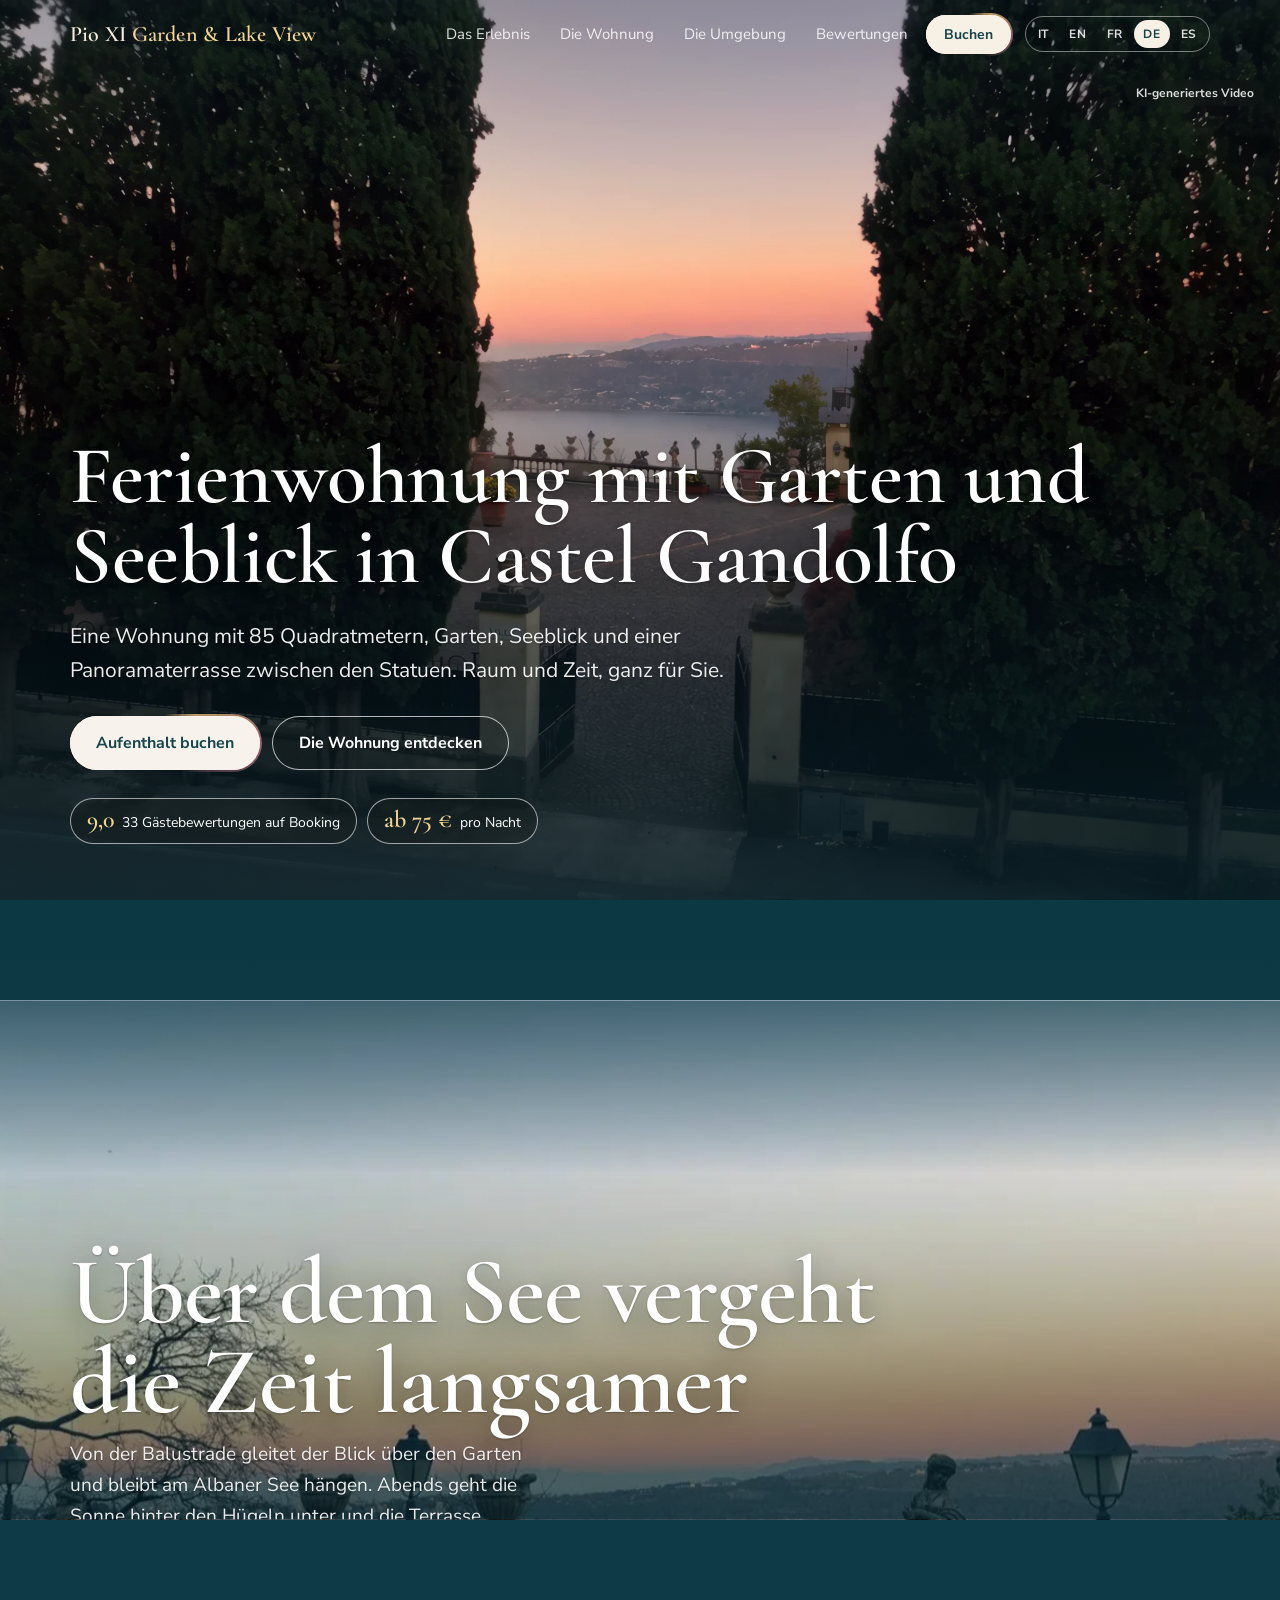
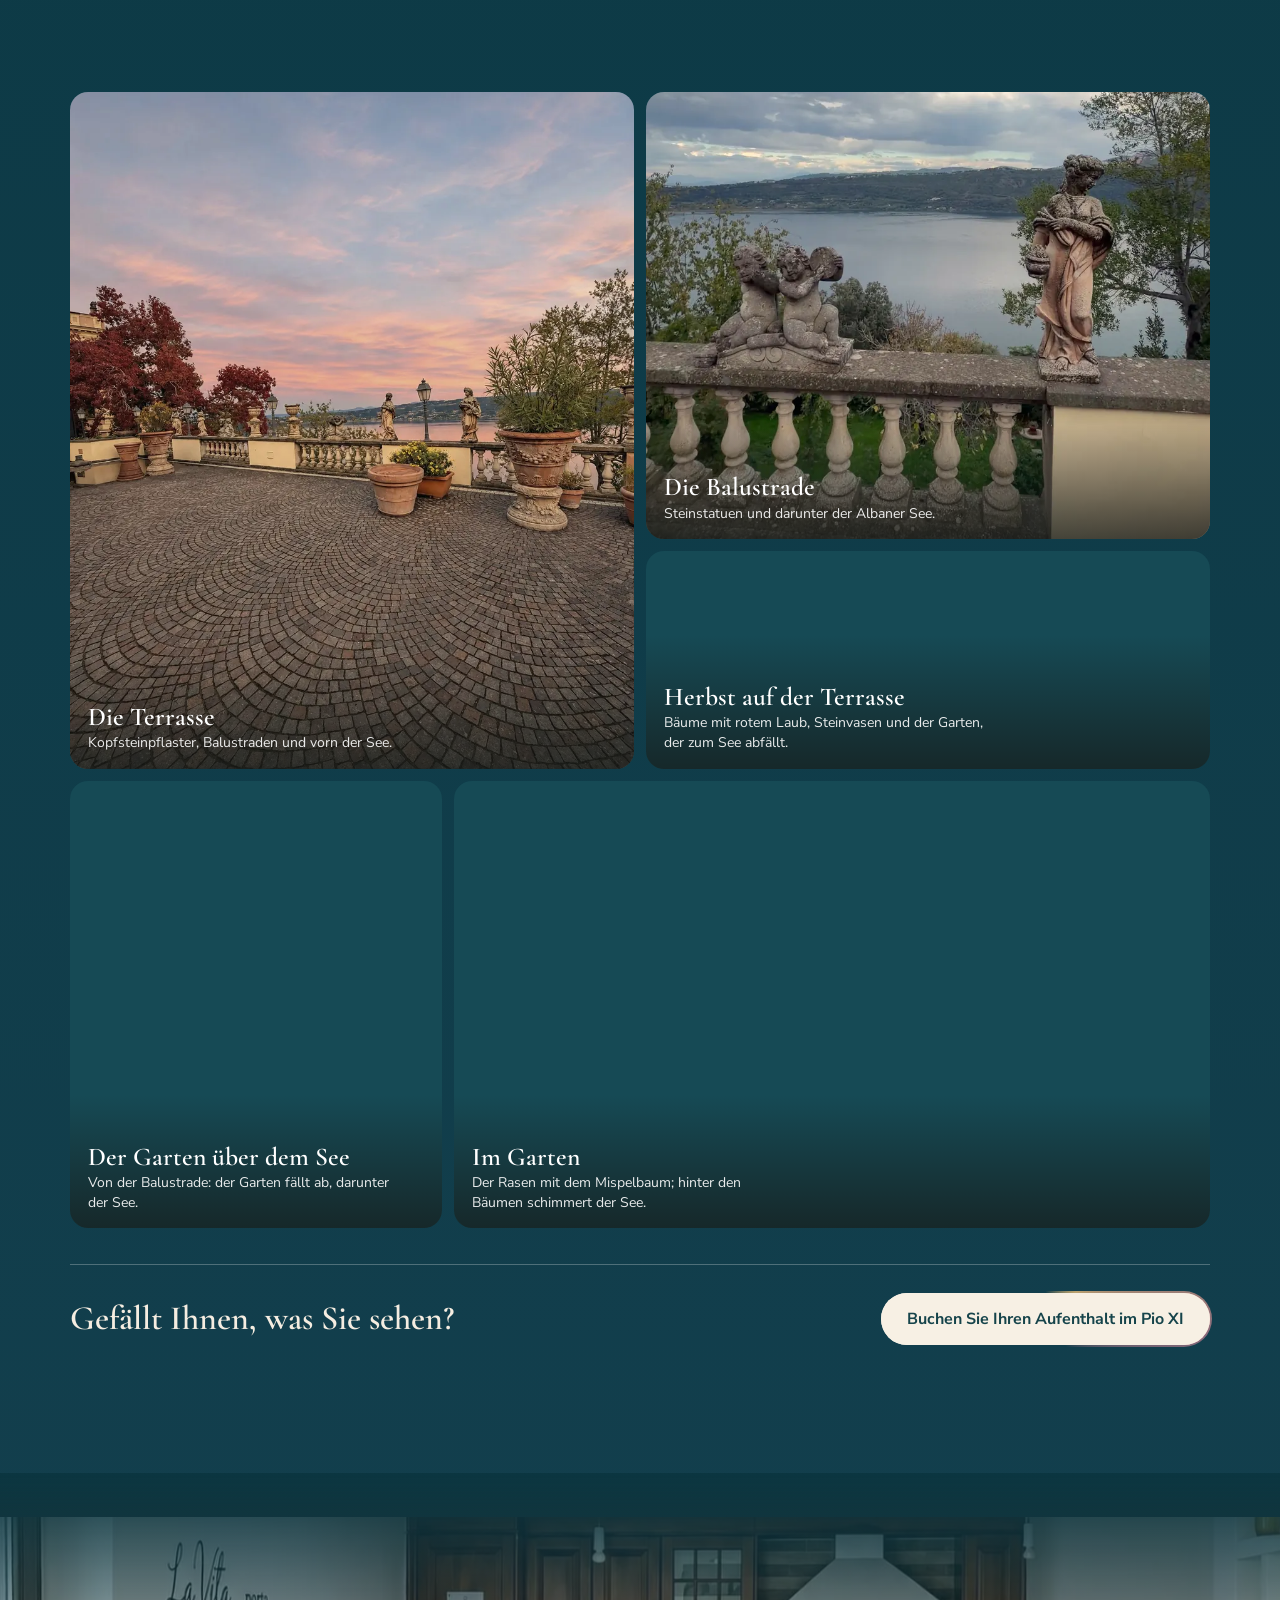
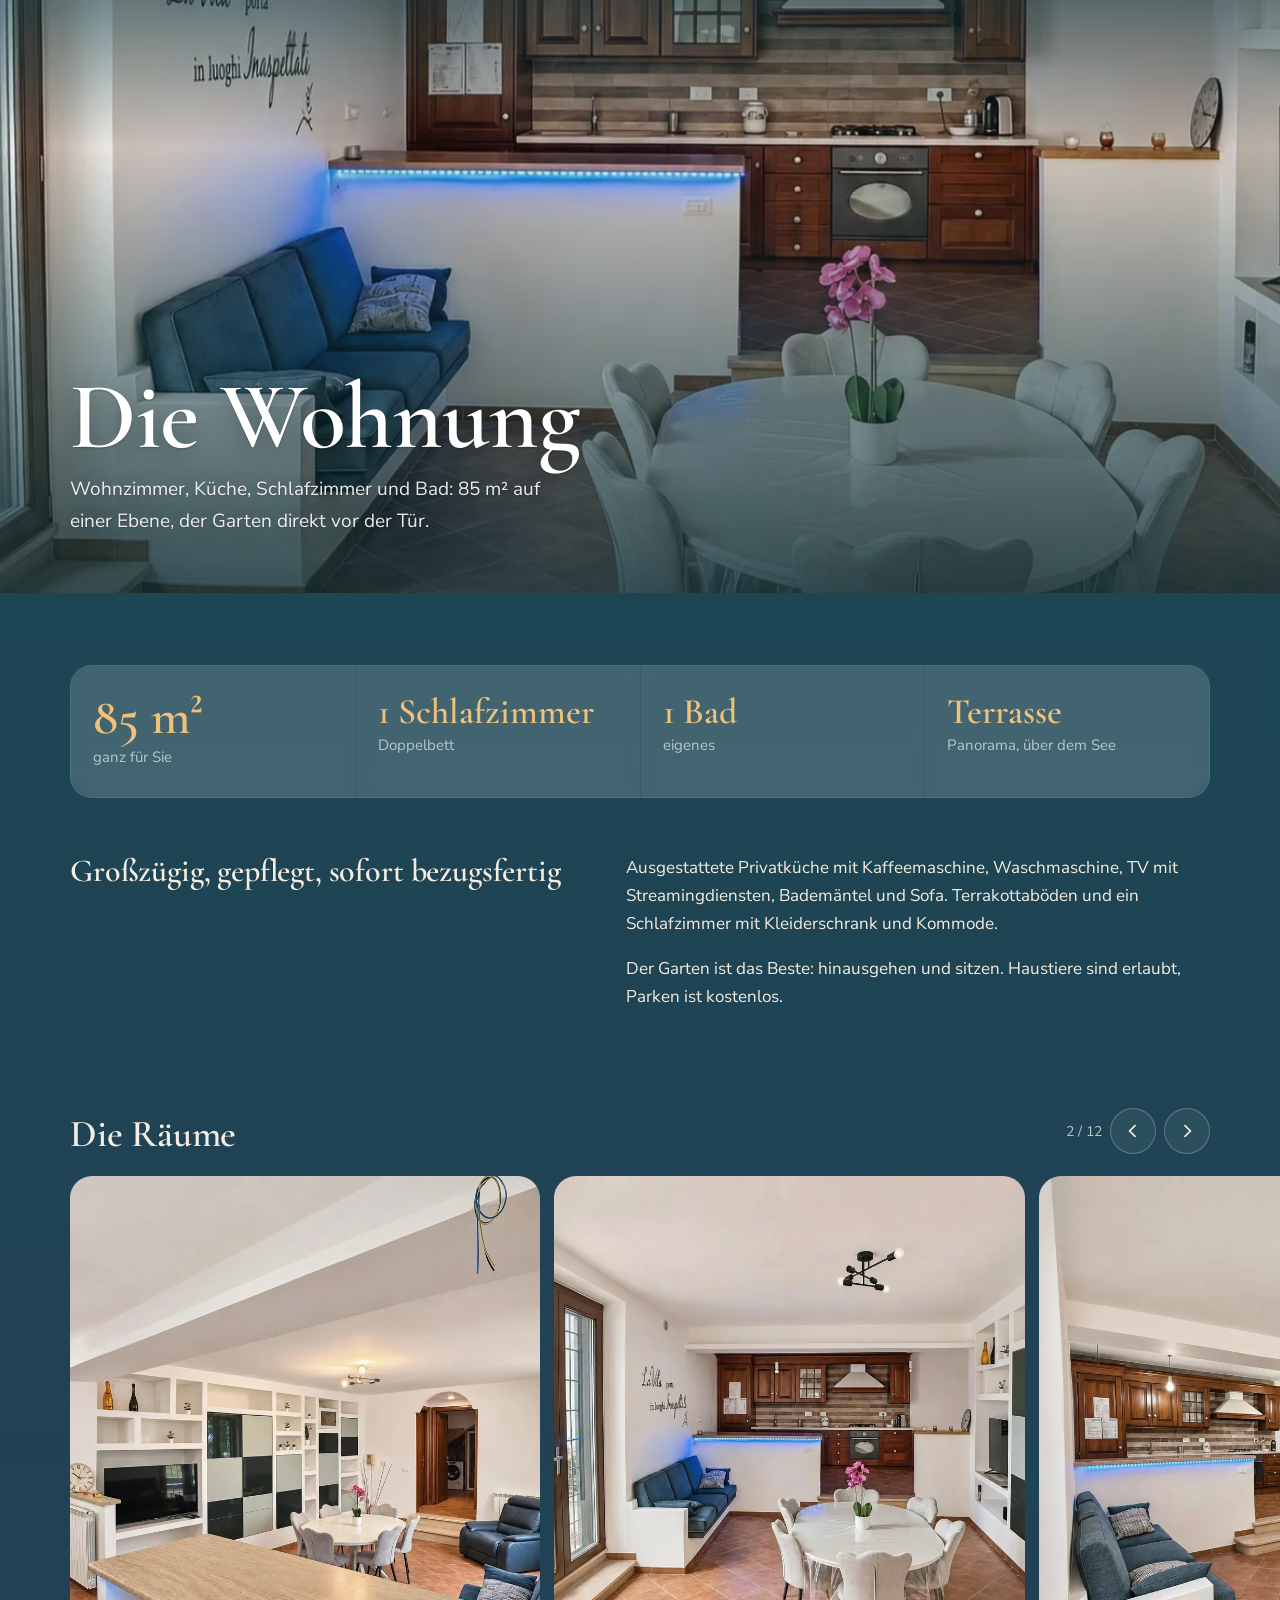
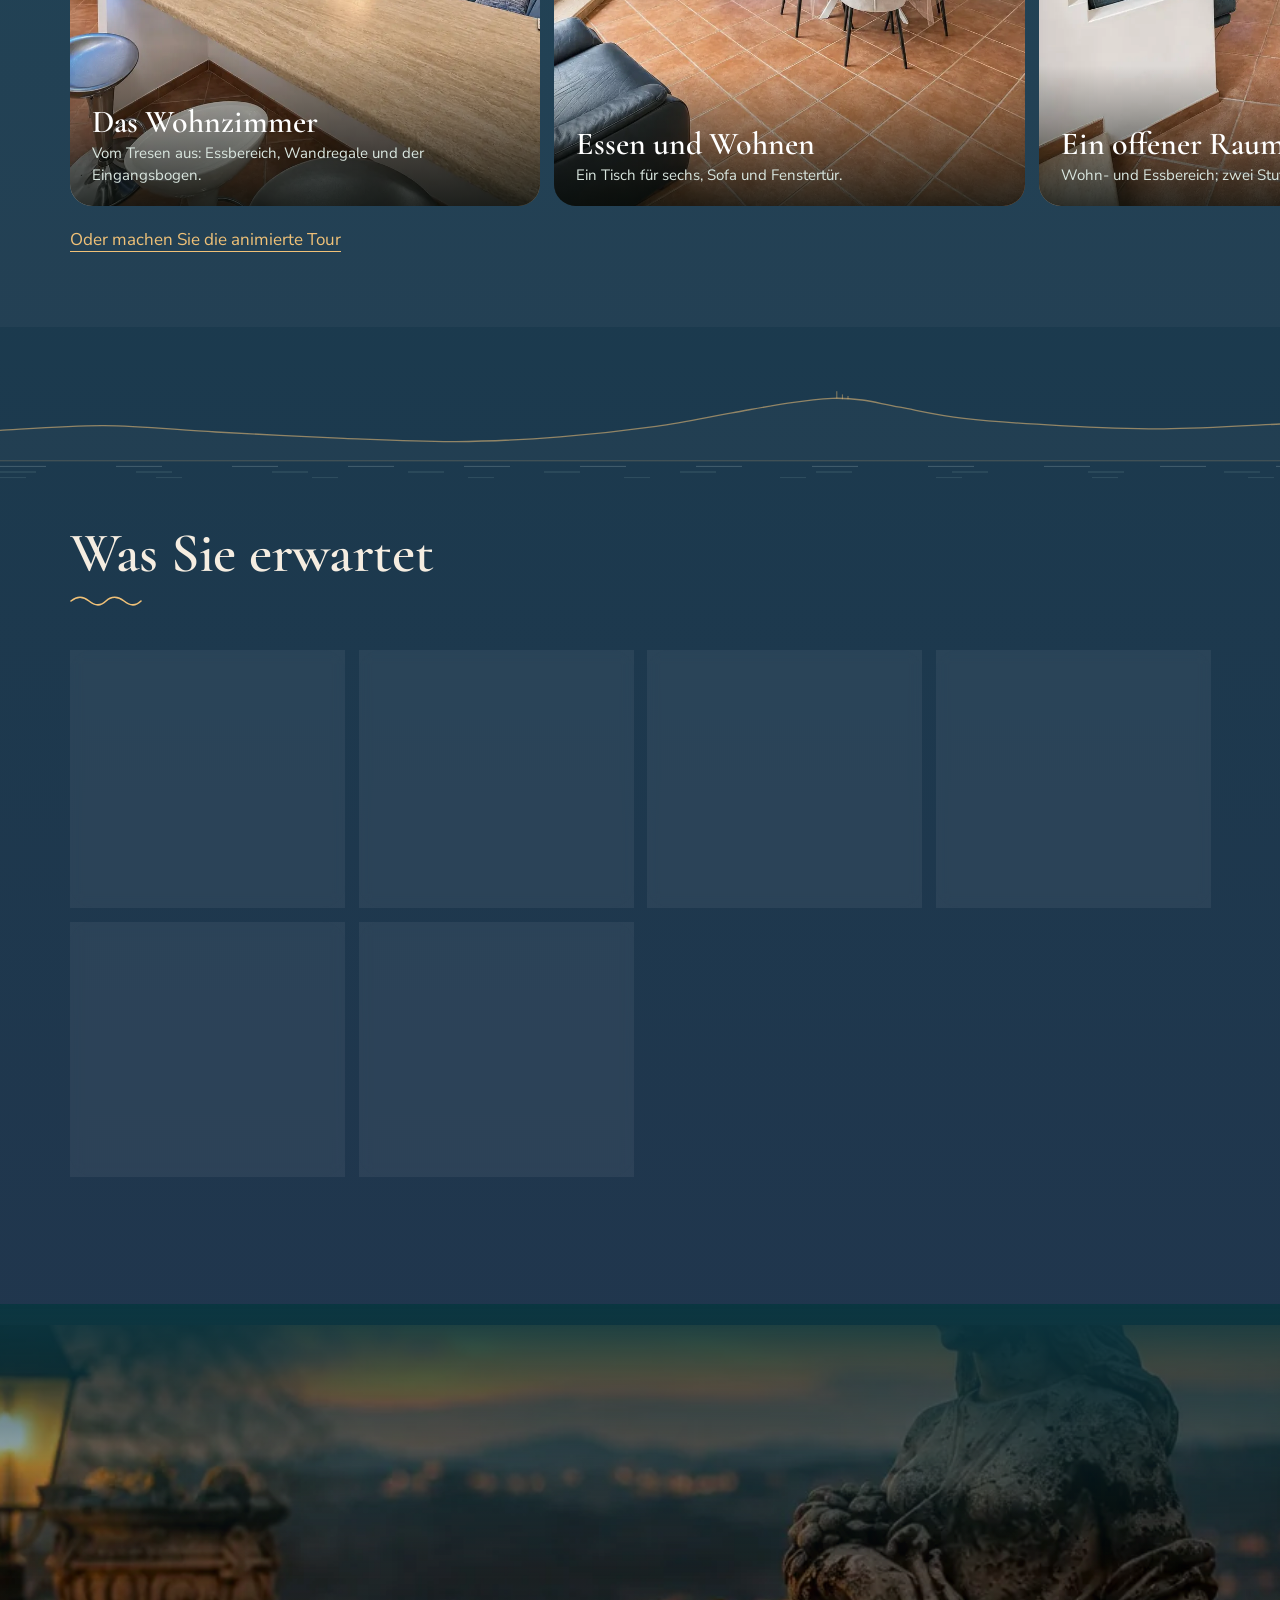
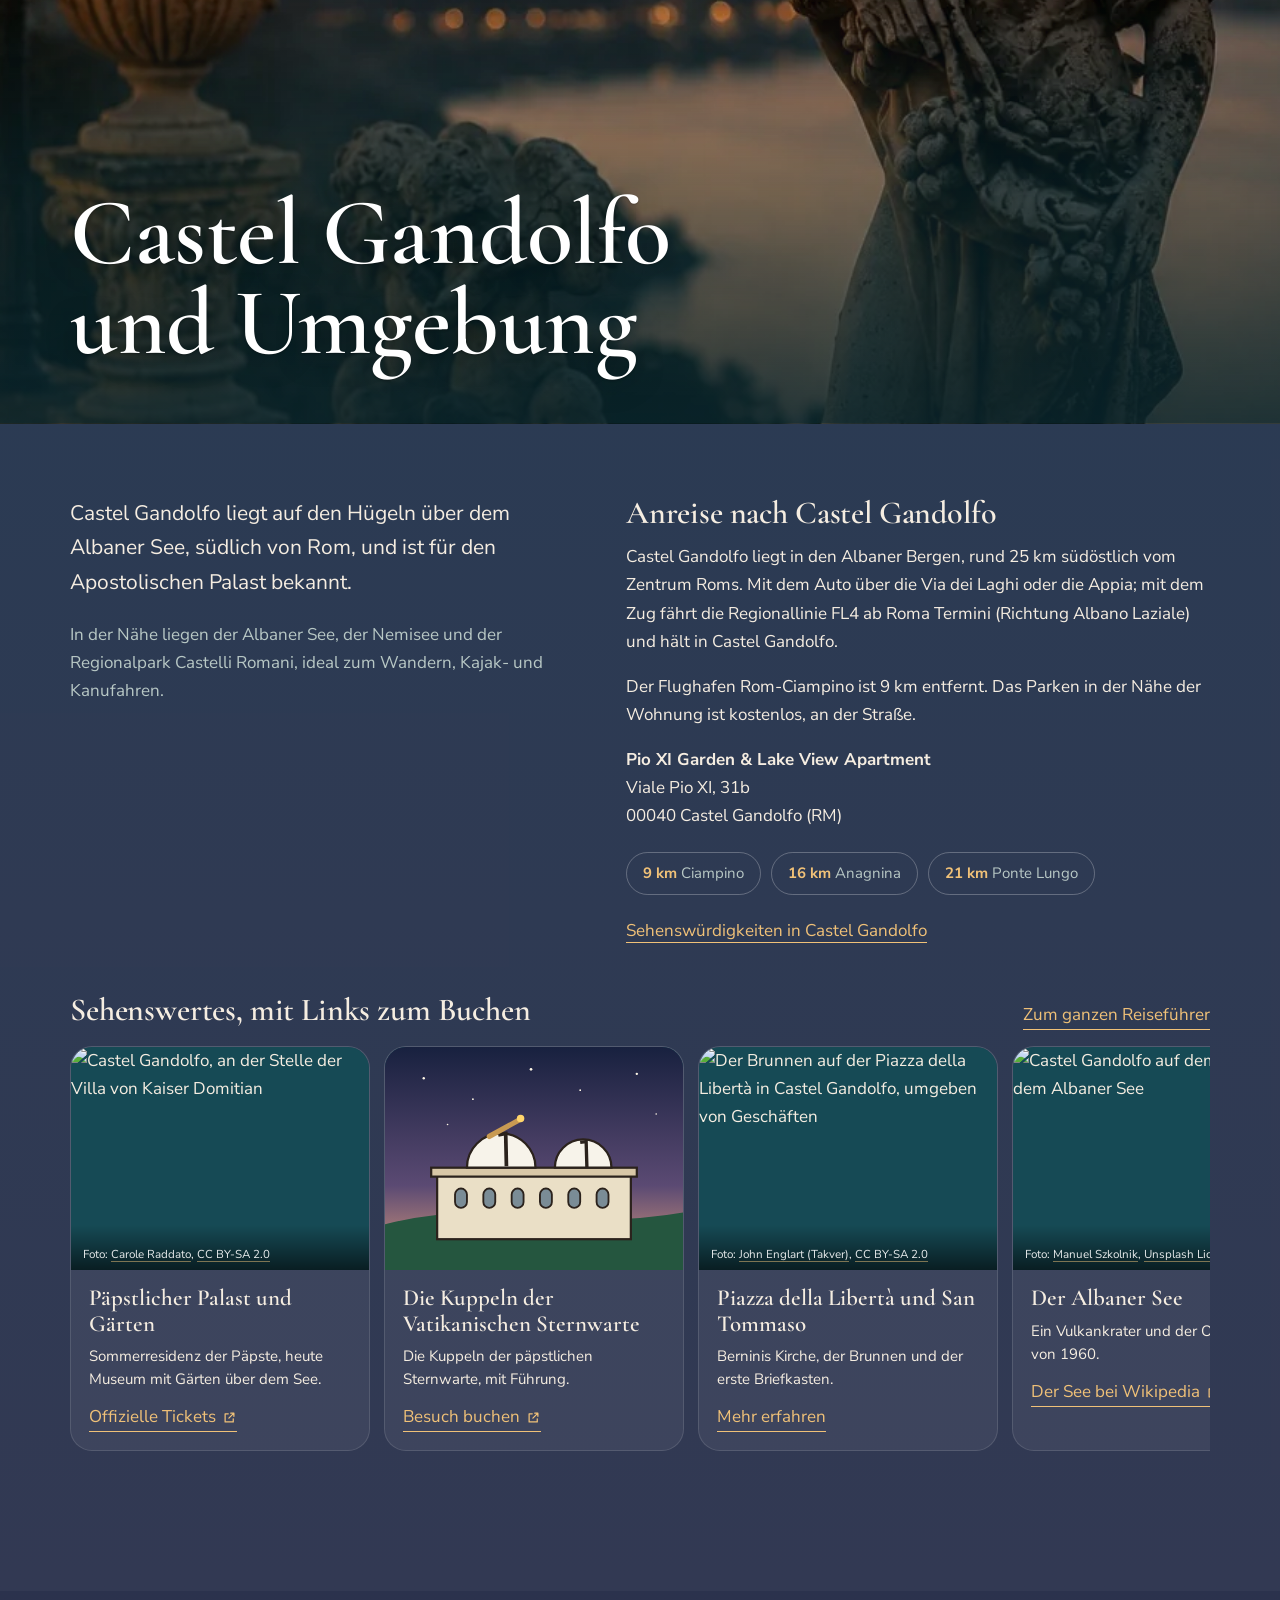
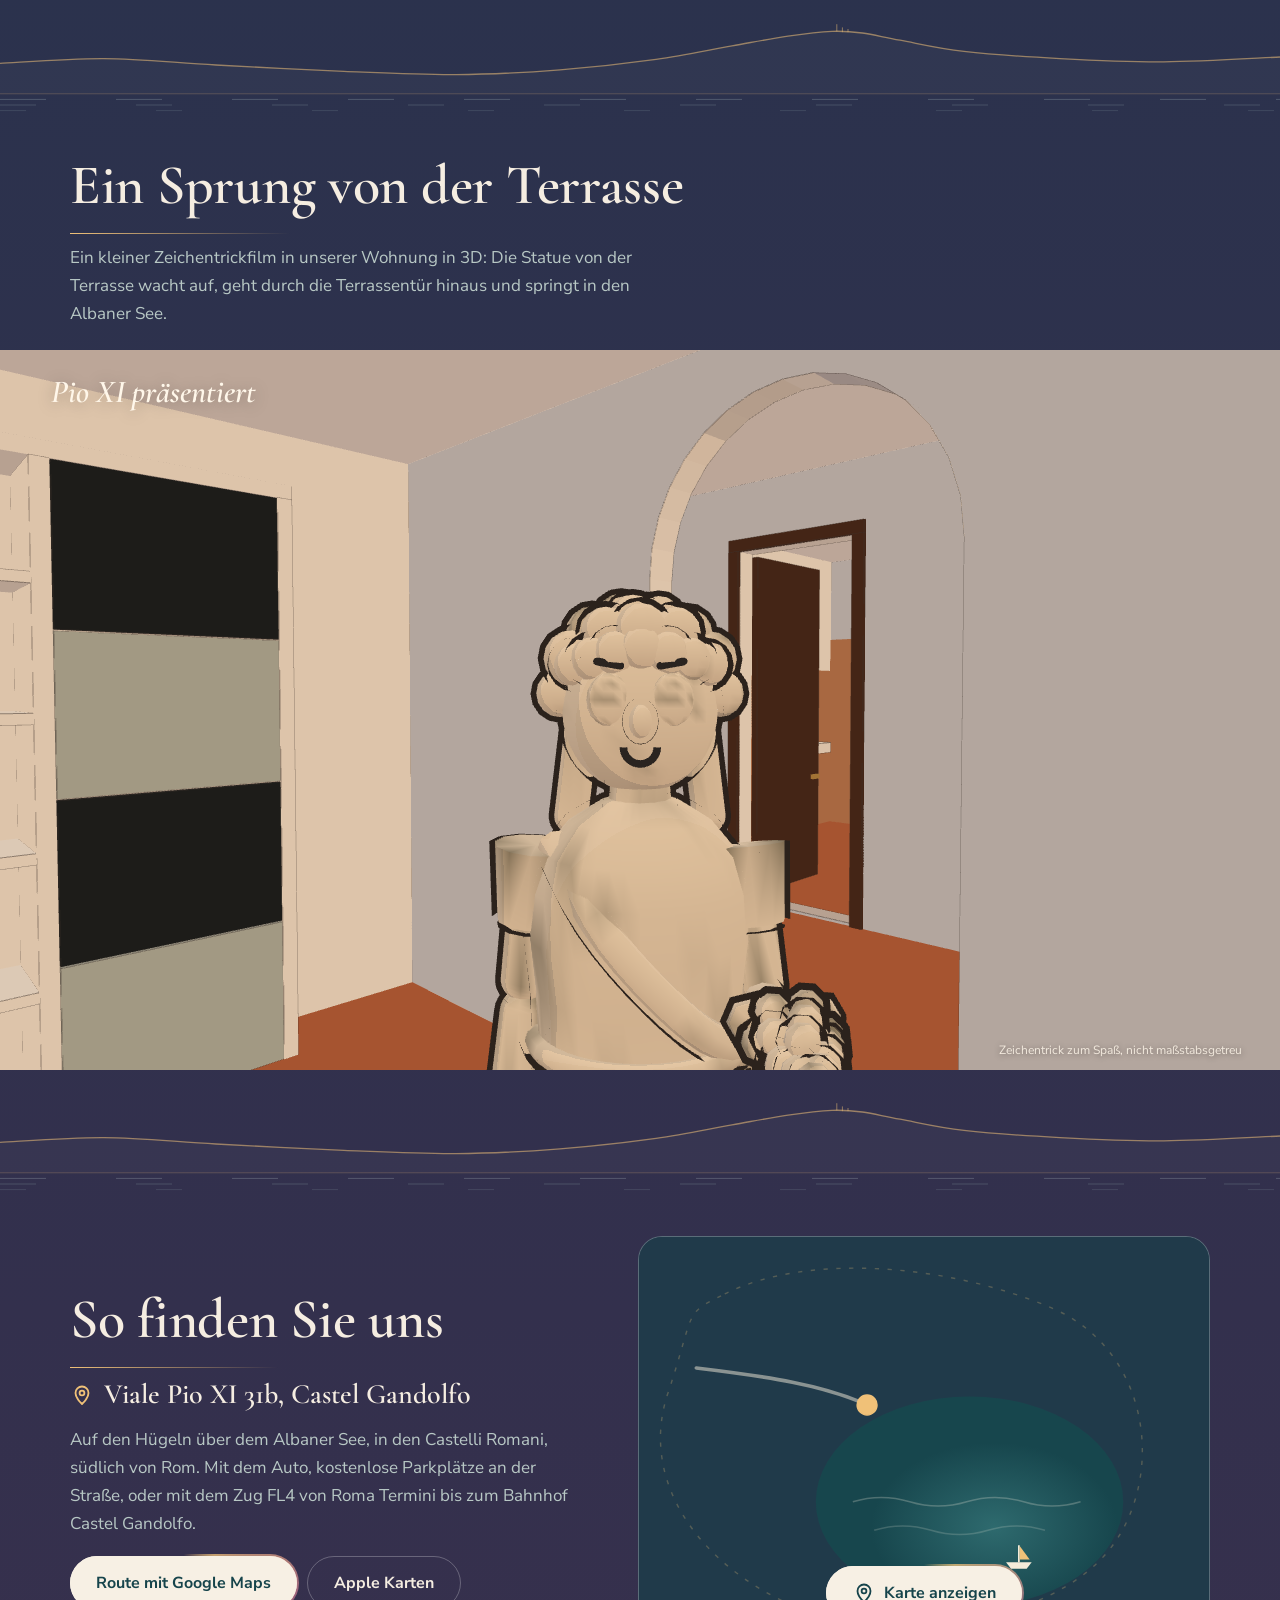
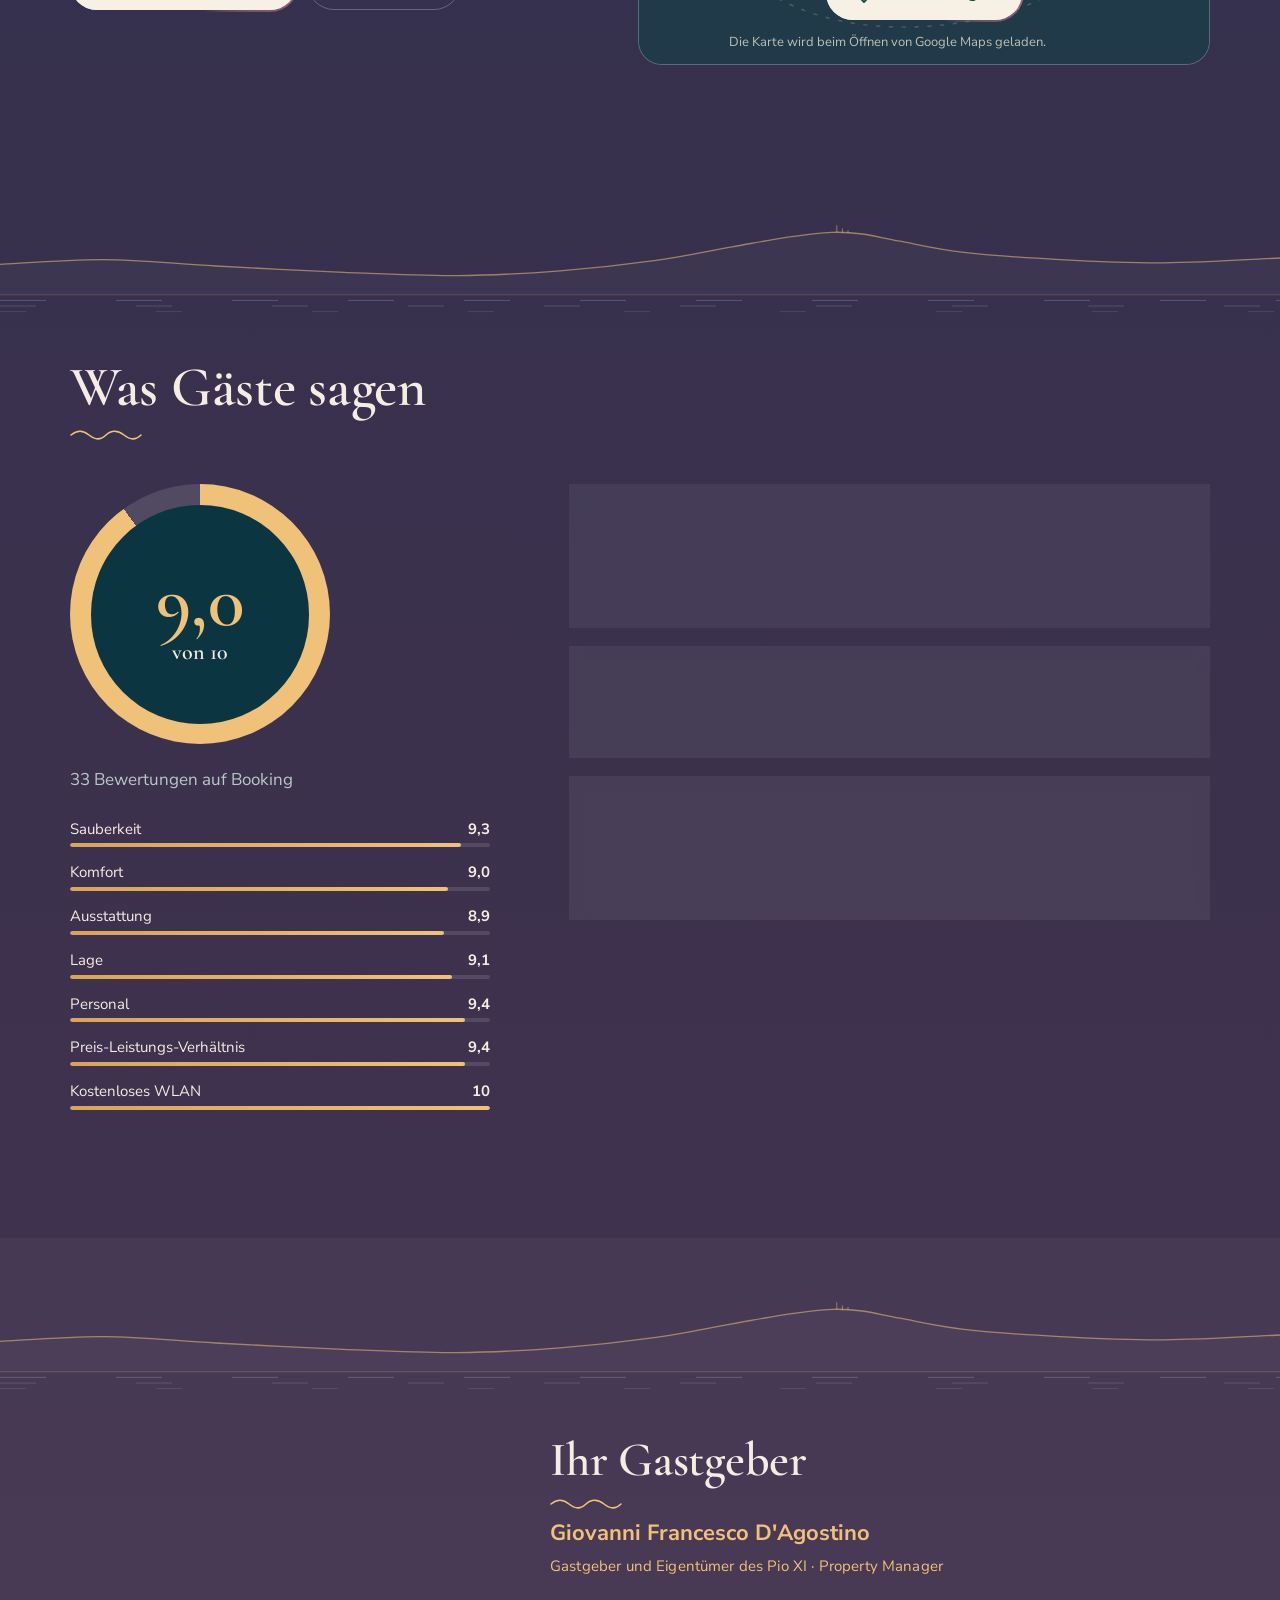
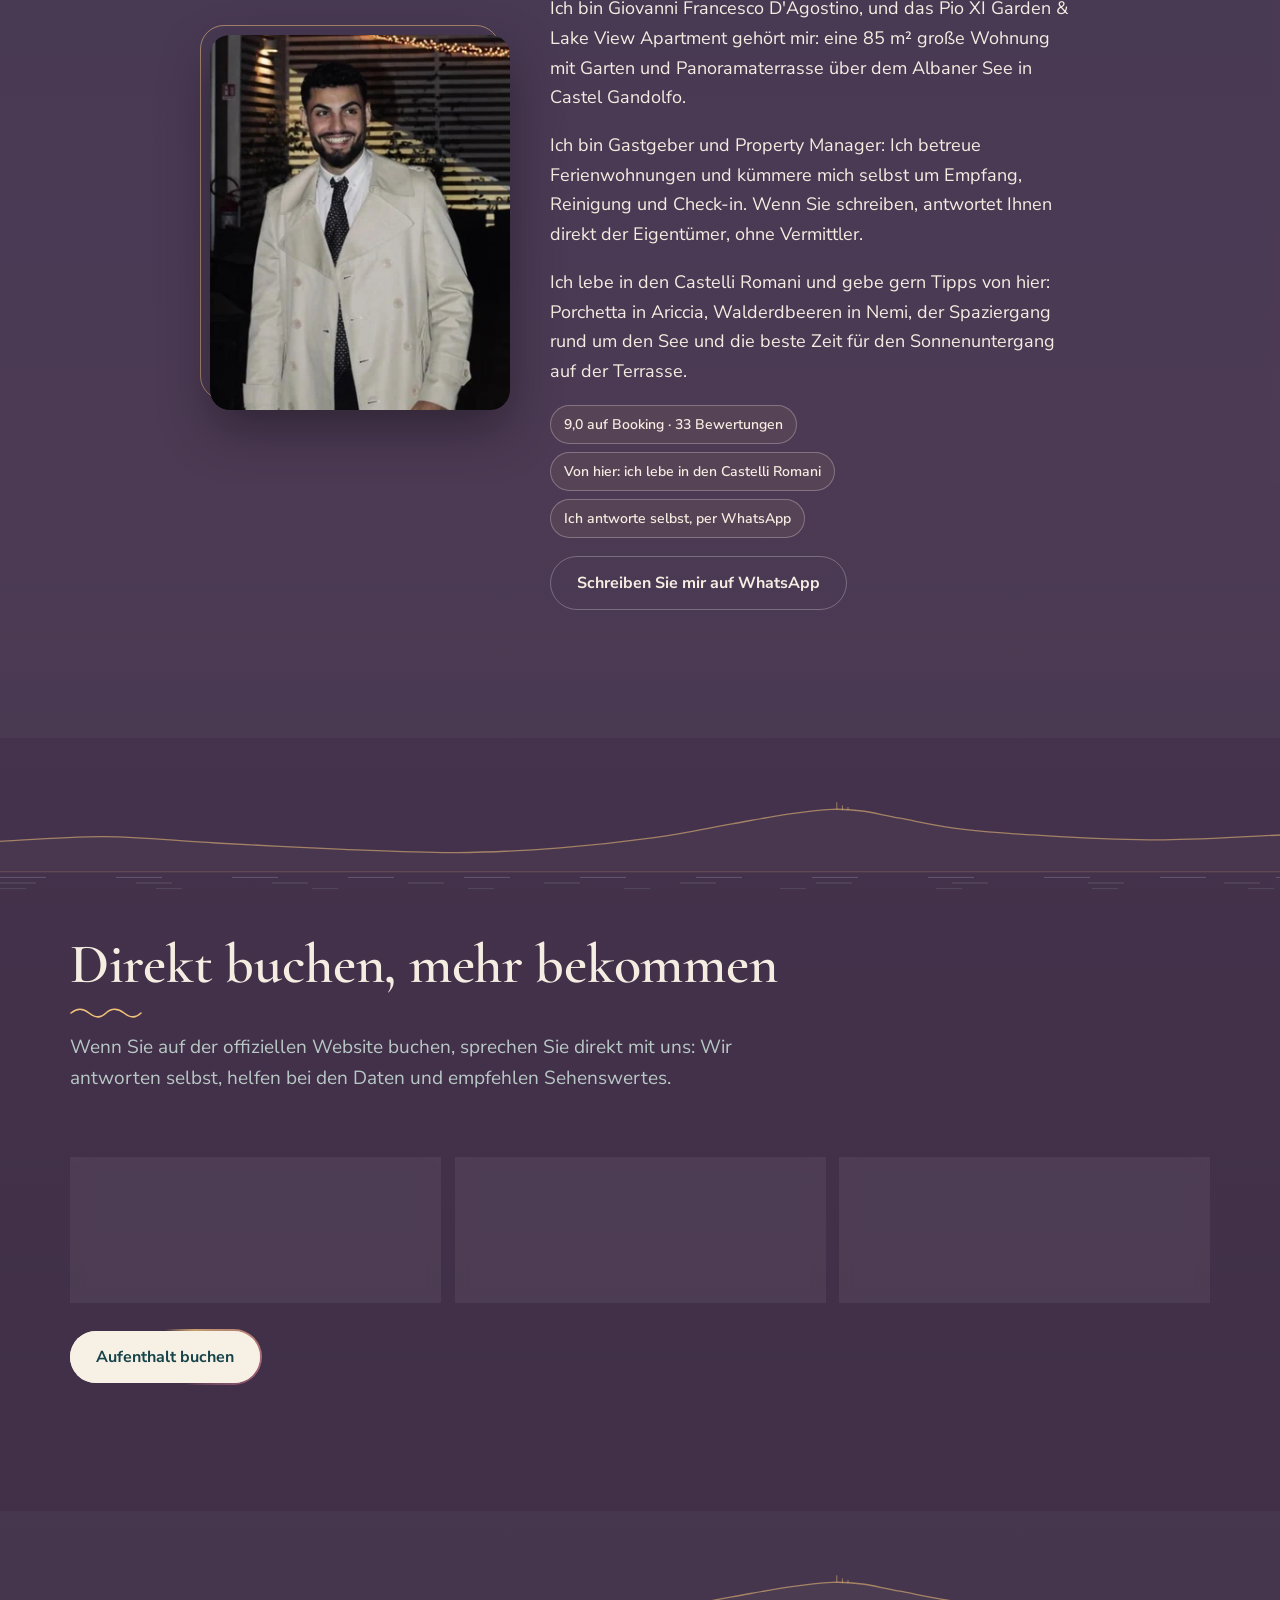
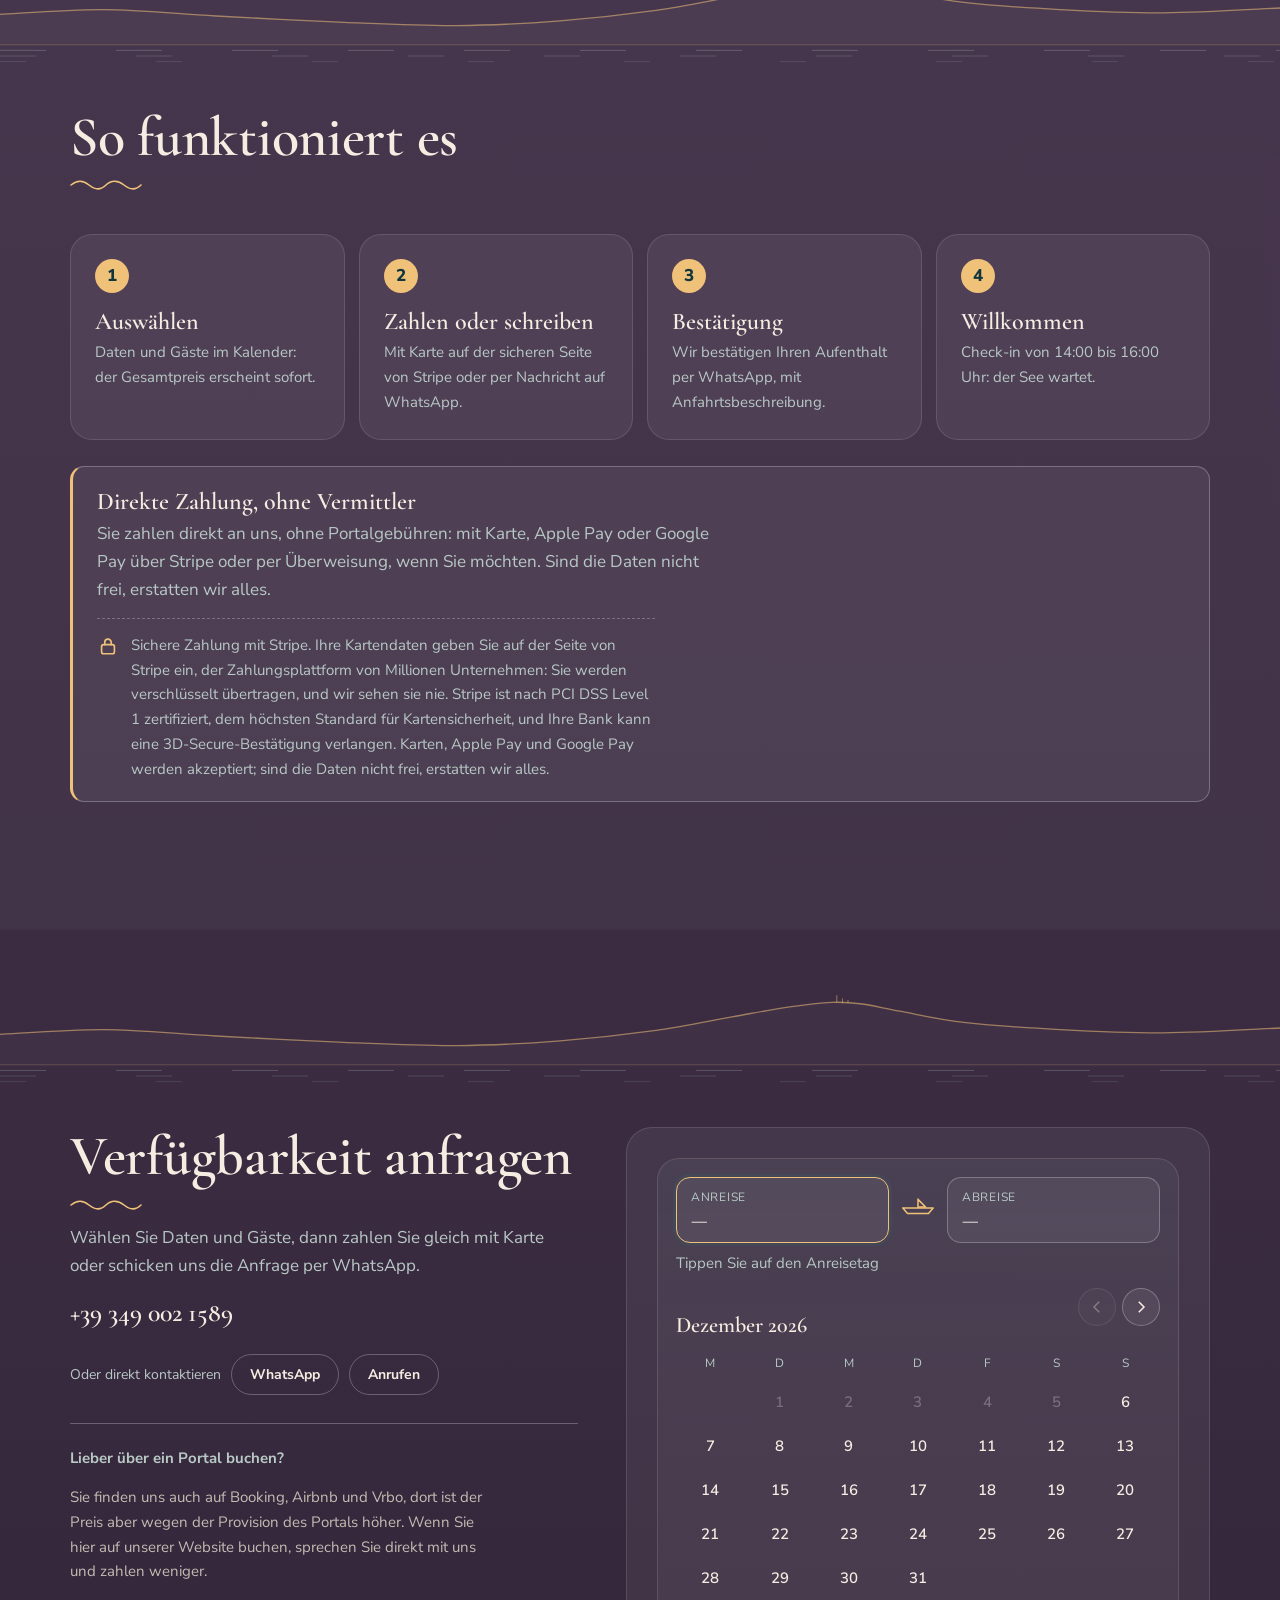
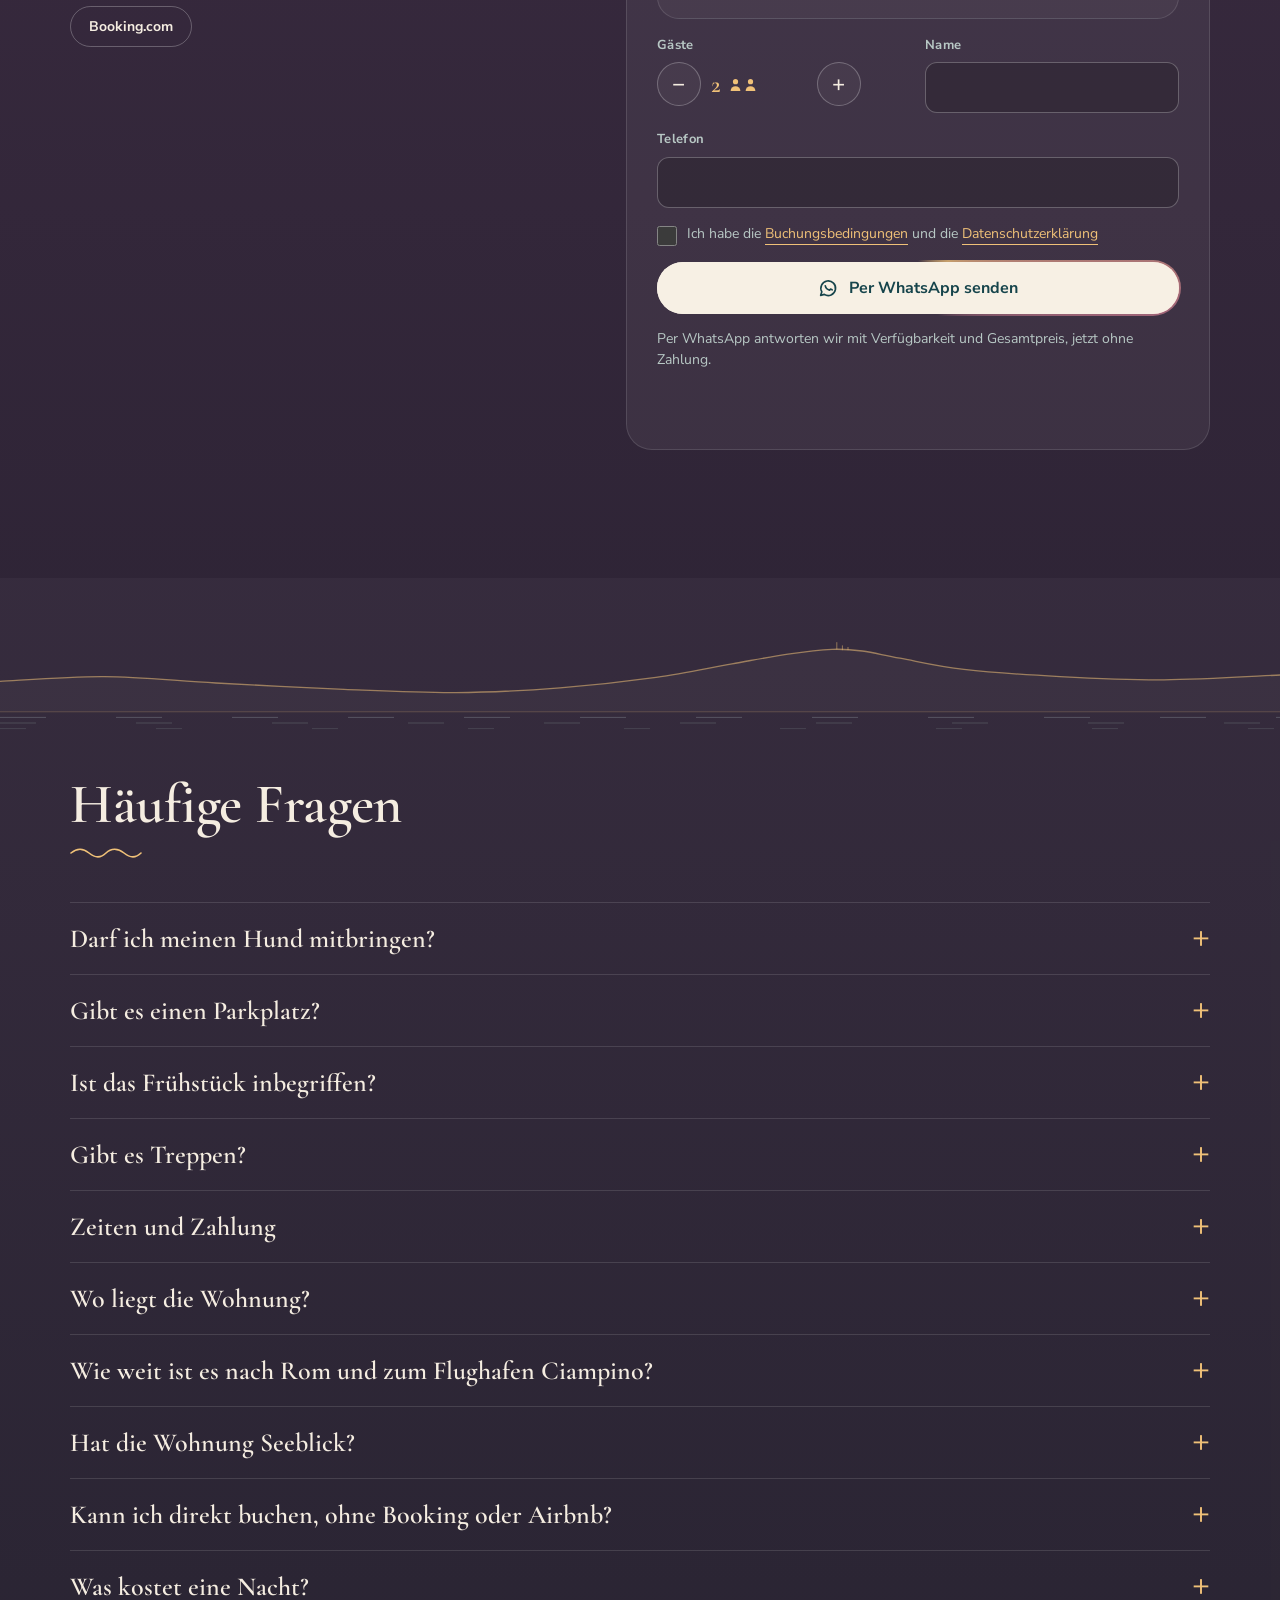
==== commit c451083f: "Guida 'Cosa vedere' rifatta in 5 lingue: Palazzo Papale, cupole della Specola, Piazza della Libertà " ====
--- a/de/index.html
+++ b/de/index.html
@@ -28,7 +28,7 @@
 <link rel="preload" as="image" type="image/webp" media="(min-width:701px)" href="../assets/cine/d/f001.webp" fetchpriority="high">
 <link rel="preconnect" href="https://fonts.googleapis.com"><link rel="preconnect" href="https://fonts.gstatic.com" crossorigin>
 <link rel="stylesheet" href="https://fonts.googleapis.com/css2?family=Cormorant+Garamond:wght@500;600&family=Nunito+Sans:ital,wght@0,400;0,700;0,800;1,400&display=swap">
-<link rel="stylesheet" href="../assets/site.css?v=2f041582">
+<link rel="stylesheet" href="../assets/site.css?v=2bbd905d">
 <script type="application/ld+json">{"@context": "https://schema.org", "@graph": [{"@type": "LodgingBusiness", "@id": "https://pioxigarden.com/de/#lodging", "name": "Pio XI Garden & Lake View Apartment", "url": "https://pioxigarden.com/de/", "description": "85 m² Ferienwohnung in Castel Gandolfo mit Garten, Panoramaterrasse und Blick auf den Albaner See. Haustiere erlaubt, gratis Parken, ab 75 €/Nacht.", "inLanguage": "de", "image": ["https://pioxigarden.com/assets/img/lago-1400.webp", "https://pioxigarden.com/assets/img/soggiorno-1400.webp", "https://pioxigarden.com/assets/img/soggiorno-2-1400.webp", "https://pioxigarden.com/assets/img/soggiorno-3-1400.webp", "https://pioxigarden.com/assets/img/ingresso-1400.webp", "https://pioxigarden.com/assets/img/cucina-1400.webp", "https://pioxigarden.com/assets/img/cucina-2-1400.webp", "https://pioxigarden.com/assets/img/camera-1400.webp", "https://pioxigarden.com/assets/img/camera-2-1400.webp", "https://pioxigarden.com/assets/img/camera-3-1400.webp", "https://pioxigarden.com/assets/img/bagno-1055.webp", "https://pioxigarden.com/assets/img/terrazza-ampia-1400.webp", "https://pioxigarden.com/assets/img/terrazza-3-1400.webp", "https://pioxigarden.com/assets/img/terrazza-2-1400.webp", "https://pioxigarden.com/assets/img/lago-hero-1400.webp", "https://pioxigarden.com/assets/img/giardino-1400.webp", "https://pioxigarden.com/assets/img/pranzo-1400.webp", "https://pioxigarden.com/assets/img/idromassaggio-1400.webp", "https://pioxigarden.com/assets/img/divano-1400.webp"], "address": {"@type": "PostalAddress", "streetAddress": "Viale Pio XI, 31b", "addressLocality": "Castel Gandolfo", "addressRegion": "RM", "postalCode": "00040", "addressCountry": "IT"}, "priceRange": "from 75 EUR", "petsAllowed": true, "checkinTime": "14:00", "checkoutTime": "11:00", "identifier": "IT058022B4YTMCQX8U", "amenityFeature": [{"@type": "LocationFeatureSpecification", "name": "Garden", "value": true}, {"@type": "LocationFeatureSpecification", "name": "Panoramic terrace", "value": true}, {"@type": "LocationFeatureSpecification", "name": "Lake view", "value": true}, {"@type": "LocationFeatureSpecification", "name": "Private kitchen", "value": true}, {"@type": "LocationFeatureSpecification", "name": "Washing machine", "value": true}, {"@type": "LocationFeatureSpecification", "name": "Coffee machine", "value": true}, {"@type": "LocationFeatureSpecification", "name": "Free Wi-Fi", "value": true}, {"@type": "LocationFeatureSpecification", "name": "Free street parking", "value": true}, {"@type": "LocationFeatureSpecification", "name": "Pets allowed", "value": true}, {"@type": "LocationFeatureSpecification", "name": "Hot tub (shared)", "value": true}], "containsPlace": {"@type": "Apartment", "name": "Pio XI Garden & Lake View Apartment", "floorSize": {"@type": "QuantitativeValue", "value": 85, "unitCode": "MTK"}, "numberOfBedrooms": 1, "numberOfBathroomsTotal": 1, "petsAllowed": true}, "areaServed": {"@type": "City", "name": "Castel Gandolfo"}, "telephone": "+393490021589", "alternateName": ["Pio XI Garden and Lake View Apartment", "Pio XI Garden", "Pio XI Castel Gandolfo"], "hasMap": "https://www.google.com/maps/search/?api=1&query=Viale+Pio+XI+31b+00040+Castel+Gandolfo", "knowsLanguage": ["it", "en", "fr", "de", "es"], "sameAs": ["https://www.booking.com/searchresults.html?ss=Pio%20XI%20Garden%20%26%20Lake%20View%20Apartment%2C%20Castel%20Gandolfo"], "aggregateRating": {"@type": "AggregateRating", "ratingValue": 9.0, "bestRating": 10, "worstRating": 1, "reviewCount": 33}, "founder": {"@type": "Person", "@id": "https://pioxigarden.com/#host", "name": "Giovanni Francesco D'Agostino", "jobTitle": "Gastgeber und Property Manager", "image": "https://pioxigarden.com/assets/img/host2-640.jpg", "homeLocation": {"@type": "Place", "name": "Castelli Romani"}}, "paymentAccepted": "Credit card, Debit card, Apple Pay, Google Pay, Bank transfer", "currenciesAccepted": "EUR", "potentialAction": {"@type": "ReserveAction", "target": {"@type": "EntryPoint", "urlTemplate": "https://pioxigarden.com/de/#contatti", "actionPlatform": ["https://schema.org/DesktopWebPlatform", "https://schema.org/MobileWebPlatform"]}, "result": {"@type": "LodgingReservation", "name": "Pio XI Garden & Lake View Apartment"}}}, {"@type": "FAQPage", "inLanguage": "de", "mainEntity": [{"@type": "Question", "name": "Darf ich meinen Hund mitbringen?", "acceptedAnswer": {"@type": "Answer", "text": "Ja, Haustiere sind erlaubt. Nennen Sie uns Art und Größe in Ihrer Anfrage."}}, {"@type": "Question", "name": "Gibt es einen Parkplatz?", "acceptedAnswer": {"@type": "Answer", "text": "Ja, kostenlos, an der Straße."}}, {"@type": "Question", "name": "Ist das Frühstück inbegriffen?", "acceptedAnswer": {"@type": "Answer", "text": "Nein. Es gibt eine Privatküche, und im Ort finden Sie Cafés und Bäckereien."}}, {"@type": "Question", "name": "Gibt es Treppen?", "acceptedAnswer": {"@type": "Answer", "text": "Ja, zur Wohnung führen mehrere Treppen. Wenn Sie mit schwerem Gepäck reisen oder eingeschränkt mobil sind, schreiben Sie uns bitte vorher."}}, {"@type": "Question", "name": "Zeiten und Zahlung", "acceptedAnswer": {"@type": "Answer", "text": "Check-in 14:00-16:00 Uhr, Check-out 8:00-11:00 Uhr. Zahlung online mit Karte, Apple Pay oder Google Pay (über Stripe) oder per Überweisung nach Kontakt über WhatsApp."}}, {"@type": "Question", "name": "Wo liegt die Wohnung?", "acceptedAnswer": {"@type": "Answer", "text": "Im Viale Pio XI 31b in Castel Gandolfo (Rom), auf den Hügeln über dem Albaner See, südlich von Rom."}}, {"@type": "Question", "name": "Wie weit ist es nach Rom und zum Flughafen Ciampino?", "acceptedAnswer": {"@type": "Answer", "text": "Das Zentrum von Rom ist etwa 25 km entfernt. Der Flughafen Rom-Ciampino liegt 9 km entfernt, die Metro Anagnina 16 km und die Metro Ponte Lungo 21 km."}}, {"@type": "Question", "name": "Hat die Wohnung Seeblick?", "acceptedAnswer": {"@type": "Answer", "text": "Ja. Vom Haus aus sieht man den Albaner See; dazu gibt es einen Garten, und die Panoramaterrasse mit Statuen blickt auf den See."}}, {"@type": "Question", "name": "Kann ich direkt buchen, ohne Booking oder Airbnb?", "acceptedAnswer": {"@type": "Answer", "text": "Ja. Hier buchen Sie günstiger, ohne Portalgebühren, und sprechen direkt mit dem Eigentümer. Sie können mit Karte zahlen oder uns per WhatsApp schreiben."}}, {"@type": "Question", "name": "Was kostet eine Nacht?", "acceptedAnswer": {"@type": "Answer", "text": "Ab 75 € pro Nacht. Der Preis hängt von der Saison ab: Wählen Sie Ihre Daten im Formular, dann sehen Sie sofort den Gesamtpreis."}}]}, {"@type": "WebSite", "@id": "https://pioxigarden.com/#website", "name": "Pio XI Garden & Lake View Apartment", "alternateName": "Pio XI Garden", "url": "https://pioxigarden.com/", "inLanguage": ["it", "en", "fr", "de", "es"]}]}</script>
 </head>
 <body>
@@ -80,7 +80,7 @@
 <address><b>Pio XI Garden & Lake View Apartment</b><br>Viale Pio XI, 31b<br>00040 Castel Gandolfo (RM)</address>
 <div class="dist"><span><b>9 km</b> Ciampino</span><span><b>16 km</b> Anagnina</span><span><b>21 km</b> Ponte Lungo</span></div>
 <a class="link" href="sehenswuerdigkeiten-castel-gandolfo/index.html">Sehenswürdigkeiten in Castel Gandolfo</a></div></div>
-</div></section>
+<div class="vd" id="davedere"><div class="vd-hd"><h3>Sehenswertes, mit Links zum Buchen</h3><a class="link" href="sehenswuerdigkeiten-castel-gandolfo/index.html">Zum ganzen Reiseführer</a></div><div class="vd-tr" tabindex="0" role="list"><article class="gc" role="listitem"><figure class="gc-f"><img src="https://live.staticflickr.com/65535/50016737061_5d6bd3f2e0_b.jpg" srcset="https://live.staticflickr.com/65535/50016737061_5d6bd3f2e0_z.jpg 640w, https://live.staticflickr.com/65535/50016737061_5d6bd3f2e0_b.jpg 1024w" sizes="(max-width:700px) 78vw, 300px" width="1024" height="678" alt="Castel Gandolfo, an der Stelle der Villa von Kaiser Domitian" loading="lazy" decoding="async"><figcaption>Foto: <a href="https://www.flickr.com/photos/carolemage/50016737061/" rel="noopener" target="_blank">Carole Raddato</a>, <a href="https://creativecommons.org/licenses/by-sa/2.0/" rel="noopener license" target="_blank">CC BY-SA 2.0</a></figcaption></figure><div class="gc-b"><h4>Päpstlicher Palast und Gärten</h4><p>Sommerresidenz der Päpste, heute Museum mit Gärten über dem See.</p><div class="gc-l"><a class="link ext" href="https://tickets.museivaticani.va/home" rel="noopener" target="_blank">Offizielle Tickets<svg viewBox="0 0 24 24" aria-hidden="true"><path d="M14 5h5v5M19 5l-8 8M18 14v5H5V6h5"/></svg></a></div></div></article><article class="gc" role="listitem"><figure class="gc-f gc-ill"><svg viewBox="0 0 400 300" role="img" aria-label="Illustration der zwei Sternwarten-Kuppeln auf dem Dach des Päpstlichen Palastes"><defs><linearGradient id="spg" x1="0" y1="0" x2="0" y2="1"><stop offset="0" stop-color="#18213f"/><stop offset=".62" stop-color="#5b4a73"/><stop offset="1" stop-color="#e3a07c"/></linearGradient></defs><rect width="400" height="300" fill="url(#spg)"/><g fill="#fff7e6"><circle cx="52" cy="42" r="1.6"/><circle cx="118" cy="70" r="1.2"/><circle cx="196" cy="30" r="1.8"/><circle cx="262" cy="58" r="1.2"/><circle cx="338" cy="36" r="1.6"/><circle cx="364" cy="90" r="1.1"/><circle cx="84" cy="104" r="1.1"/></g><path d="M0 238 Q 90 214 200 226 T 400 222 V300 H0z" fill="#25563f"/><rect x="70" y="170" width="260" height="88" fill="#eadfc6" stroke="#2b221c" stroke-width="3"/><rect x="62" y="162" width="276" height="12" fill="#d8c7a7" stroke="#2b221c" stroke-width="3"/><g fill="#7a8c96" stroke="#2b221c" stroke-width="2.5"><rect x="94" y="190" width="16" height="26" rx="8"/><rect x="132" y="190" width="16" height="26" rx="8"/><rect x="170" y="190" width="16" height="26" rx="8"/><rect x="208" y="190" width="16" height="26" rx="8"/><rect x="246" y="190" width="16" height="26" rx="8"/><rect x="284" y="190" width="16" height="26" rx="8"/></g><g stroke="#2b221c" stroke-width="3"><path d="M110 162 a46 46 0 0 1 92 0z" fill="#f7f3ea"/><path d="M228 162 a38 38 0 0 1 76 0z" fill="#f7f3ea"/></g><path d="M152 118 l10 -2 l1 44" stroke="#2b221c" stroke-width="5" fill="none"/><path d="M262 128 l8 -1 l1 34" stroke="#2b221c" stroke-width="4.5" fill="none"/><path d="M140 120 l40 -22" stroke="#c99a52" stroke-width="7" stroke-linecap="round"/><circle cx="182" cy="96" r="5" fill="#ffd56b"/></svg></figure><div class="gc-b"><h4>Die Kuppeln der Vatikanischen Sternwarte</h4><p>Die Kuppeln der päpstlichen Sternwarte, mit Führung.</p><div class="gc-l"><a class="link ext" href="https://tickets.museivaticani.va/home/calendar/visit/Cupole-Astronomiche" rel="noopener" target="_blank">Besuch buchen<svg viewBox="0 0 24 24" aria-hidden="true"><path d="M14 5h5v5M19 5l-8 8M18 14v5H5V6h5"/></svg></a></div></div></article><article class="gc" role="listitem"><figure class="gc-f"><img src="https://live.staticflickr.com/5794/23777183799_6d2856b1ba_b.jpg" srcset="https://live.staticflickr.com/5794/23777183799_6d2856b1ba_z.jpg 640w, https://live.staticflickr.com/5794/23777183799_6d2856b1ba_b.jpg 1024w" sizes="(max-width:700px) 78vw, 300px" width="1024" height="683" alt="Der Brunnen auf der Piazza della Libertà in Castel Gandolfo, umgeben von Geschäften" loading="lazy" decoding="async"><figcaption>Foto: <a href="https://www.flickr.com/photos/takver/23777183799" rel="noopener" target="_blank">John Englart (Takver)</a>, <a href="https://creativecommons.org/licenses/by-sa/2.0/" rel="noopener license" target="_blank">CC BY-SA 2.0</a></figcaption></figure><div class="gc-b"><h4>Piazza della Libertà und San Tommaso</h4><p>Berninis Kirche, der Brunnen und der erste Briefkasten.</p><div class="gc-l"><a class="link" href="sehenswuerdigkeiten-castel-gandolfo/index.html#piazza">Mehr erfahren</a></div></div></article><article class="gc" role="listitem"><figure class="gc-f"><img src="https://images.unsplash.com/photo-1778858133194-31fd058dbed6?auto=format&fit=crop&w=1000&h=750&q=70" srcset="https://images.unsplash.com/photo-1778858133194-31fd058dbed6?auto=format&fit=crop&w=640&h=480&q=70 640w, https://images.unsplash.com/photo-1778858133194-31fd058dbed6?auto=format&fit=crop&w=1000&h=750&q=70 1000w" sizes="(max-width:700px) 78vw, 300px" width="1000" height="750" alt="Castel Gandolfo auf dem Hügel über dem Albaner See" loading="lazy" decoding="async"><figcaption>Foto: <a href="https://unsplash.com/photos/cM9wmtU9wkk" rel="noopener" target="_blank">Manuel Szkolnik</a>, <a href="https://unsplash.com/license" rel="noopener license" target="_blank">Unsplash License</a></figcaption></figure><div class="gc-b"><h4>Der Albaner See</h4><p>Ein Vulkankrater und der Olympiasee von 1960.</p><div class="gc-l"><a class="link ext" href="https://de.wikipedia.org/wiki/Albaner_See" rel="noopener" target="_blank">Der See bei Wikipedia<svg viewBox="0 0 24 24" aria-hidden="true"><path d="M14 5h5v5M19 5l-8 8M18 14v5H5V6h5"/></svg></a></div></div></article><article class="gc" role="listitem"><figure class="gc-f"><img src="https://images.pexels.com/photos/13724591/pexels-photo-13724591.jpeg?auto=compress&cs=tinysrgb&fit=crop&w=1000&h=750" srcset="https://images.pexels.com/photos/13724591/pexels-photo-13724591.jpeg?auto=compress&cs=tinysrgb&fit=crop&w=640&h=480 640w, https://images.pexels.com/photos/13724591/pexels-photo-13724591.jpeg?auto=compress&cs=tinysrgb&fit=crop&w=1000&h=750 1000w" sizes="(max-width:700px) 78vw, 300px" width="1000" height="750" alt="Bunte Kajaks am Seeufer in Castel Gandolfo" loading="lazy" decoding="async"><figcaption>Foto: <a href="https://www.pexels.com/photo/kayaks-on-shore-13724591/" rel="noopener" target="_blank">Vincenza Salzano</a>, <a href="https://www.pexels.com/license/" rel="noopener license" target="_blank">Pexels License</a></figcaption></figure><div class="gc-b"><h4>Kajak, Kanu und Tretboot</h4><p>Tretboote, Kanus und Kajaktouren vom Ufer aus.</p><div class="gc-l"><a class="link ext" href="https://www.italia.it/en/lazio/castel-gandolfo/experiences/lake-albano-kayak-tour-tiqets-1007740" rel="noopener" target="_blank">Kajaktour<svg viewBox="0 0 24 24" aria-hidden="true"><path d="M14 5h5v5M19 5l-8 8M18 14v5H5V6h5"/></svg></a></div></div></article><article class="gc" role="listitem"><figure class="gc-f"><img src="https://live.staticflickr.com/65535/48150382117_445d216863_b.jpg" srcset="https://live.staticflickr.com/65535/48150382117_445d216863_z.jpg 640w, https://live.staticflickr.com/65535/48150382117_445d216863_b.jpg 1024w" sizes="(max-width:700px) 78vw, 300px" width="1024" height="678" alt="Die Reste des Diana-Tempels in Nemi" loading="lazy" decoding="async"><figcaption>Foto: <a href="https://www.flickr.com/photos/carolemage/48150382117" rel="noopener" target="_blank">Carole Raddato</a>, <a href="https://creativecommons.org/licenses/by-sa/2.0/" rel="noopener license" target="_blank">CC BY-SA 2.0</a></figcaption></figure><div class="gc-b"><h4>Nemi und sein See</h4><p>Der See der Walderdbeeren, wenige Kilometer entfernt.</p><div class="gc-l"><a class="link ext" href="https://cultura.gov.it/luogo/museo-delle-navi-romane-di-nemi-e-santuario-di-diana-nemorense" rel="noopener" target="_blank">Museum der römischen Schiffe<svg viewBox="0 0 24 24" aria-hidden="true"><path d="M14 5h5v5M19 5l-8 8M18 14v5H5V6h5"/></svg></a></div></div></article></div></div></div></section>
 
 <section id="spot" class="sp" data-js="../assets/spot.js?v=b6a84540"><div class="wrap sp-h"><h2>Ein Sprung von der Terrasse</h2><p>Ein kleiner Zeichentrickfilm in unserer Wohnung in 3D: Die Statue von der Terrasse wacht auf, geht durch die Terrassentür hinaus und springt in den Albaner See.</p></div><div class="sp-stage"><canvas role="img" aria-label="Zeichentrick: Die Statue von der Terrasse verlässt die Wohnung und springt in den Albaner See"></canvas><p class="sp-kick" aria-hidden="true">Pio XI präsentiert</p><div class="sp-card"><p class="sp-t">Tauchen Sie ein in den Zauber des Sees</p><div class="sp-acts"><a class="btn" href="#contatti">Aufenthalt buchen</a><button type="button" class="btn g sp-re">Nochmal ansehen</button></div></div><button type="button" class="btn sp-play"><svg class="pl" viewBox="0 0 24 24" aria-hidden="true"><path d="M8 5v14l11-7z"/></svg>Zeichentrick ansehen</button><p class="sp-n">Zeichentrick zum Spaß, nicht maßstabsgetreu</p></div></section>
 <section id="dove"><div class="wrap dove"><div class="dove-t"><h2>So finden Sie uns</h2><p class="dove-a"><svg viewBox="0 0 24 24" aria-hidden="true"><path d="M12 21s-6.5-6-6.5-11a6.5 6.5 0 0 1 13 0c0 5-6.5 11-6.5 11z"/><circle cx="12" cy="10" r="2.4"/></svg><span>Viale Pio XI 31b, Castel Gandolfo</span></p><p>Auf den Hügeln über dem Albaner See, in den Castelli Romani, südlich von Rom. Mit dem Auto, kostenlose Parkplätze an der Straße, oder mit dem Zug FL4 von Roma Termini bis zum Bahnhof Castel Gandolfo.</p><div class="dove-b"><a class="btn" href="https://www.google.com/maps/dir/?api=1&amp;destination=Viale+Pio+XI+31b,+00040+Castel+Gandolfo+RM" target="_blank" rel="noopener">Route mit Google Maps</a><a class="btn g" href="https://maps.apple.com/?daddr=Viale+Pio+XI+31b,+00040+Castel+Gandolfo+RM" target="_blank" rel="noopener">Apple Karten</a></div></div><div class="dove-m" data-src="https://maps.google.com/maps?q=Viale%20Pio%20XI%2031b%2C%2000040%20Castel%20Gandolfo%20RM&amp;z=15&amp;hl=de&amp;output=embed" data-title="Karte: Viale Pio XI 31b, Castel Gandolfo"><svg class="dove-art" viewBox="0 0 400 300" aria-hidden="true"><defs><radialGradient id="dl" cx="58%" cy="62%" r="40%"><stop offset="0" stop-color="#2e6a6e"/><stop offset="1" stop-color="#17464d"/></radialGradient></defs><rect width="400" height="300" fill="#203a4a"/><path d="M60 40c60-30 160-20 230 10s80 120 40 170-150 70-220 40S0 170 20 110 30 55 60 40z" fill="none" stroke="rgba(240,193,120,.25)" stroke-dasharray="3 6"/><ellipse cx="232" cy="186" rx="108" ry="74" fill="url(#dl)"/><path d="M150 186q20-6 40 0t40 0 40 0 40 0" fill="none" stroke="rgba(244,236,218,.25)"/><path d="M165 206q20-6 40 0t40 0 40 0" fill="none" stroke="rgba(244,236,218,.18)"/><path d="M40 92C90 98 130 104 160 118" fill="none" stroke="rgba(244,236,218,.5)" stroke-width="2.5" stroke-linecap="round"/><g class="dove-boat"><path d="M-9 0h18l-3.5 4.5h-11z" fill="#f4ecda"/><path d="M0-12v12" stroke="#f4ecda" stroke-width="1.2"/><path d="M0.6-11.5l7 9.5h-7z" fill="#f0c178"/><path d="M-16 6q4-2 8 0" fill="none" stroke="rgba(244,236,218,.45)"/><animateMotion dur="28s" repeatCount="indefinite" rotate="0" path="M160 190a72 44 0 1 0 144 0a72 44 0 1 0-144 0"/></g><circle class="dove-pin" cx="160" cy="118" r="7" fill="#f0c178"/><circle class="dove-ring" cx="160" cy="118" r="7" fill="none" stroke="#f0c178"/></svg><button type="button" class="btn dove-show"><svg viewBox="0 0 24 24" aria-hidden="true"><path d="M12 21s-6.5-6-6.5-11a6.5 6.5 0 0 1 13 0c0 5-6.5 11-6.5 11z"/><circle cx="12" cy="10" r="2.4"/></svg><span>Karte anzeigen</span></button><p class="dove-n">Die Karte wird beim Öffnen von Google Maps geladen.</p></div></div></section>
@@ -184,7 +184,7 @@
 <p><b>Verantwortlicher.</b> Giovanni Francesco D'Agostino, Viale Pio XI, 31b, Castel Gandolfo, Italien. Kontakt: +39 349 002 1589 (WhatsApp).</p>
 <p><b>Verarbeitete Daten.</b> Name, Telefon, Reisedaten und Gästezahl, die Sie im Formular eingeben oder uns per WhatsApp senden. Bei Kartenzahlung erhebt Stripe E-Mail und Zahlungsdaten: Ihre Kartennummer sehen wir nicht.</p>
 <p><b>Zweck.</b> Um Ihre Anfrage zu beantworten und die Buchung abzuwickeln (vorvertragliche Maßnahmen). Die Ausweise der Gäste aufgrund gesetzlicher Pflicht.</p>
-<p><b>Empfänger.</b> Stripe (Kartenzahlungen), WhatsApp (Nachrichten) und Cloudflare (Hosting der Website). Mit Ihrer Cookie-Einwilligung: Google (Tag Manager und Analytics) und Microsoft Clarity, für anonyme Besuchsstatistiken. Wir verkaufen keine Daten.</p>
+<p><b>Empfänger.</b> Stripe (Kartenzahlungen), WhatsApp (Nachrichten) und Cloudflare (Hosting der Website). Mit Ihrer Cookie-Einwilligung: Google (Tag Manager und Analytics) und Microsoft Clarity, für anonyme Besuchsstatistiken. Wir verkaufen keine Daten. Die Fotos der Sehenswürdigkeiten im Bereich „Sehenswertes“ und im Reiseführer werden von den Seiten ihrer Fotografen geladen (Flickr, Unsplash, Pexels).</p>
 <p><b>Speicherdauer.</b> [Aufbewahrungsfrist noch festzulegen.]</p>
 <p><b>Ihre Rechte.</b> Auskunft, Berichtigung, Löschung, Einschränkung, Widerspruch. Schreiben Sie an +39 349 002 1589 (WhatsApp). Sie können sich auch an die italienische Datenschutzbehörde (Garante) wenden.</p>
 <p class="muted">Entwurf, nicht von einer Fachperson geprüft.</p></div></dialog>
--- a/assets/site.css
+++ b/assets/site.css
@@ -907,3 +907,44 @@
 .sp-n{position:absolute;right:max(12px,3%);bottom:10px;margin:0;font-size:12px;color:rgba(255,247,234,.86);text-shadow:0 1px 6px rgba(0,0,0,.45);pointer-events:none}
 .sp-off .sp-stage,.sp-off .sp-h{display:none}
 @media (prefers-reduced-motion:reduce){.sp-kick,.sp-card{transition:none}}
+
+/* ---------- guida «Cosa vedere»: foto libere dai siti degli autori, link ufficiali ---------- */
+.gd-hero{position:relative;display:grid;align-items:end;min-height:min(74svh,620px);padding-top:120px;overflow:hidden;background:#0b3641;isolation:isolate}
+.gd-hero picture,.gd-hero img{position:absolute;inset:0;width:100%;height:100%;object-fit:cover;z-index:-2}
+.gd-hero::after{content:"";position:absolute;inset:0;z-index:-1;background:linear-gradient(180deg,rgba(11,54,65,.25),rgba(11,54,65,.55) 45%,rgba(11,54,65,.96))}
+.gd-hero .wrap{padding-block:0 40px}
+.gd-hero h1{font-size:clamp(40px,6.5vw,84px);margin:0 0 14px;text-wrap:balance}
+.gd-hero .lede{font-size:clamp(18px,2.2vw,21px);color:rgba(244,236,218,.86);max-width:54ch;margin:0}
+.gd-hero .crumb a{color:inherit}
+.gd-cr{position:absolute;right:max(12px,3%);bottom:8px;margin:0;font-size:12px;color:rgba(244,236,218,.72)}
+.gd-cr a{color:inherit}
+.gd-toc{display:flex;flex-wrap:wrap;gap:8px;margin:28px 0 6px}
+.gd-toc a{font:700 14px var(--fb);color:var(--fg);text-decoration:none;border:1px solid var(--line2);border-radius:999px;padding:8px 14px;transition:background .2s,border-color .2s}
+.gd-toc a:hover{background:var(--panel);border-color:var(--acc)}
+.gd-g{padding-top:38px}
+.gd-g>h2{font-size:clamp(28px,3.4vw,40px);margin:0 0 16px}
+.gd-cards{display:grid;grid-template-columns:repeat(auto-fill,minmax(min(100%,330px),1fr));gap:16px}
+.gc{background:var(--panel);border:1px solid var(--line);border-radius:22px;overflow:hidden;display:grid;grid-template-rows:auto 1fr;scroll-margin-top:96px;min-width:0}
+.gc-f{margin:0;position:relative;aspect-ratio:4/3;background:#164a55;overflow:hidden}
+.gc-f img,.gc-f svg{position:absolute;inset:0;width:100%;height:100%;object-fit:cover;display:block}
+.gc-f figcaption{position:absolute;left:0;right:0;bottom:0;padding:22px 12px 8px;font-size:11.5px;line-height:1.35;color:rgba(255,255,255,.9);background:linear-gradient(180deg,transparent,rgba(0,0,0,.6))}
+.gc-f figcaption a{color:inherit}
+.gc-b{padding:20px 22px 22px;display:grid;gap:10px;align-content:start}
+.gc-b h3,.gc-b h4{margin:0;font-size:24px;line-height:1.15}
+.gc-b p{margin:0;font-size:16px;line-height:1.55}
+.gc-b .gc-n{color:var(--mute);font-size:14.5px}
+.gc-l{display:flex;flex-wrap:wrap;gap:8px;margin-top:4px}
+.gc-l svg{width:15px;height:15px;fill:none;stroke:currentColor;stroke-width:2;stroke-linecap:round;stroke-linejoin:round;flex:none}
+.gc-l .link.ext{display:inline-flex;align-items:center;gap:6px}
+.gc.tx{grid-template-rows:1fr}
+.gd-note{margin:30px 0 0;color:var(--mute);font-size:15px}
+.gd-cred{margin-top:26px;border-top:1px solid var(--line);padding-top:16px;font-size:14px;color:var(--mute)}
+.gd-cred summary{cursor:pointer;font-weight:700;color:var(--fg)}
+.gd-cred ul{padding-left:18px;display:grid;gap:6px}.gd-cred a{color:inherit}
+.vd{margin-top:48px;min-width:0}
+.vd-hd{display:flex;align-items:baseline;justify-content:space-between;gap:10px 16px;flex-wrap:wrap;margin-bottom:14px}
+.vd-hd h3{margin:0;font-size:clamp(24px,3vw,32px)}
+.vd-tr{display:grid;grid-auto-flow:column;grid-auto-columns:min(80%,300px);gap:14px;overflow-x:auto;overscroll-behavior-x:contain;scroll-snap-type:x mandatory;padding:2px 2px 12px;scrollbar-width:thin}
+.vd-tr>.gc{scroll-snap-align:start}
+.vd .gc-b{padding:16px 18px 18px;gap:8px}.vd .gc-b h4{font-size:21px}.vd .gc-b p{font-size:15px}
+.vd .gc-b h4{font-family:var(--fd);font-weight:600;font-size:23px;line-height:1.1}
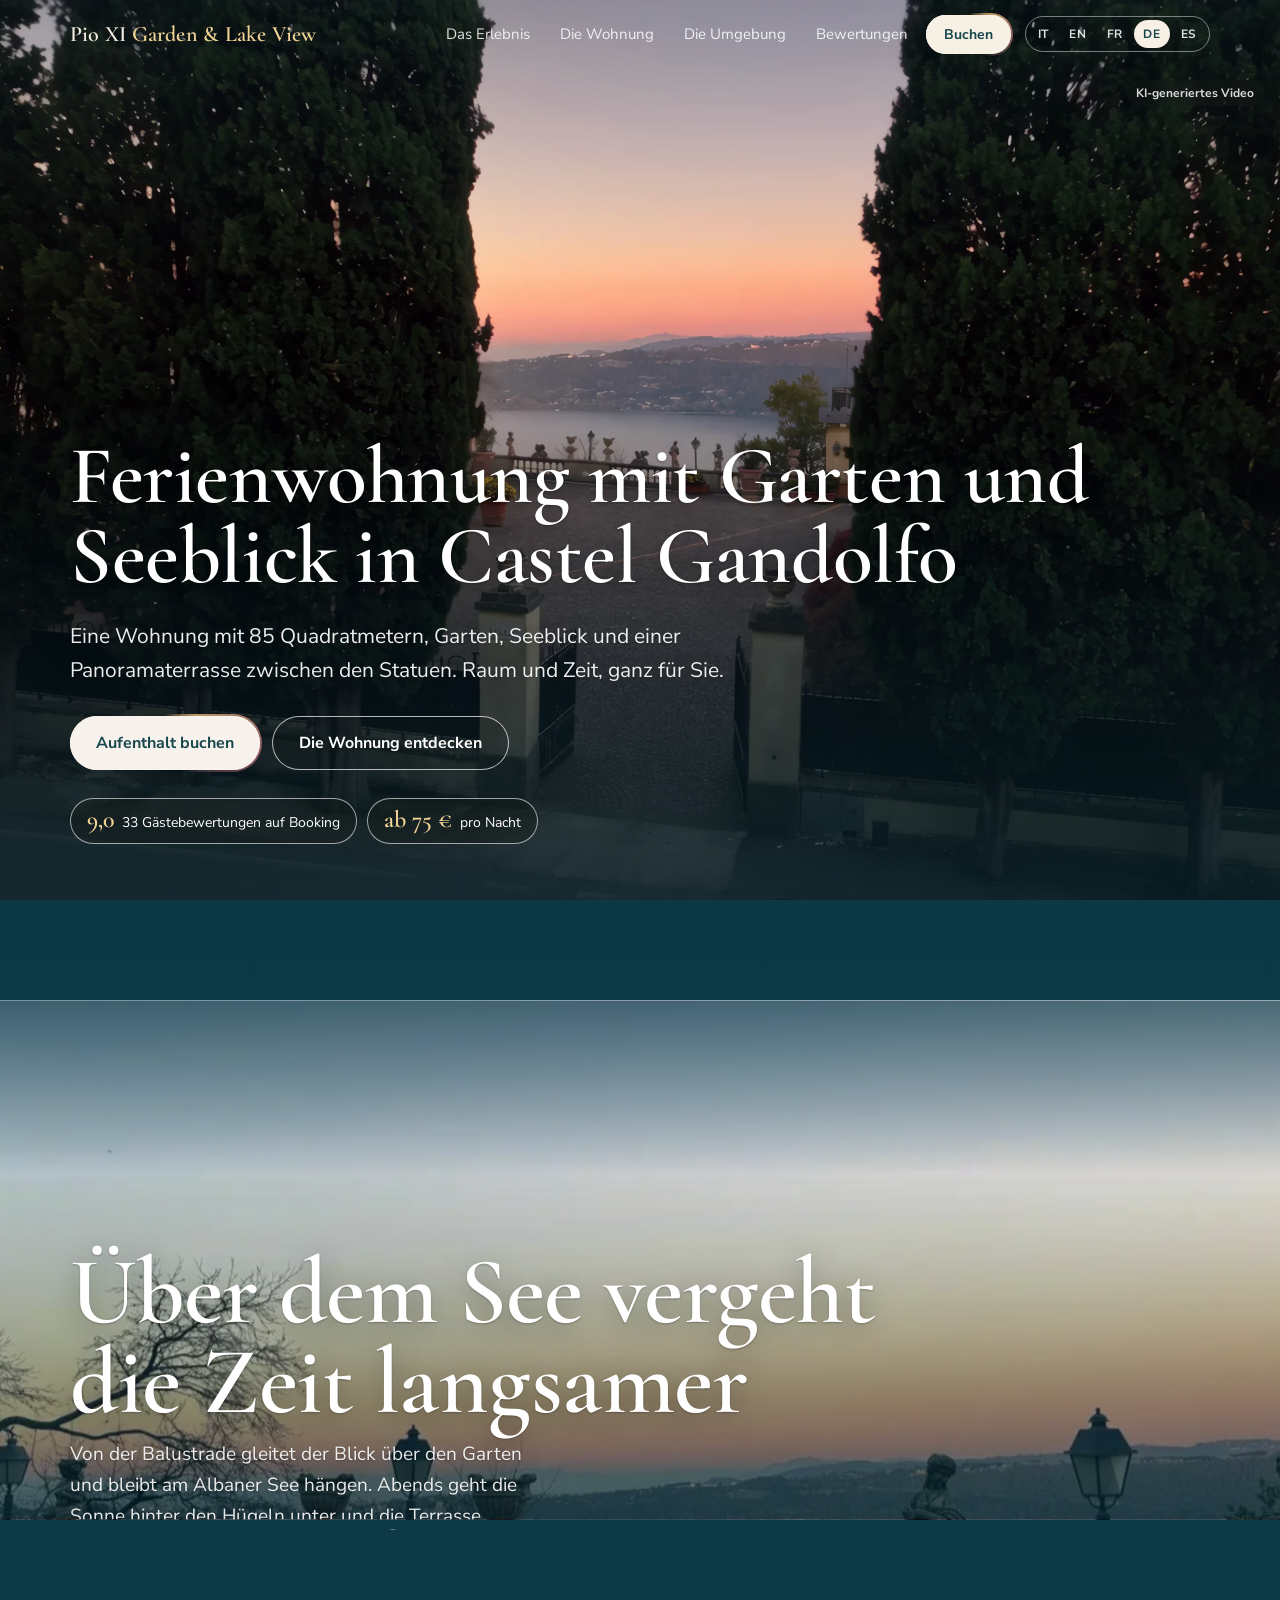
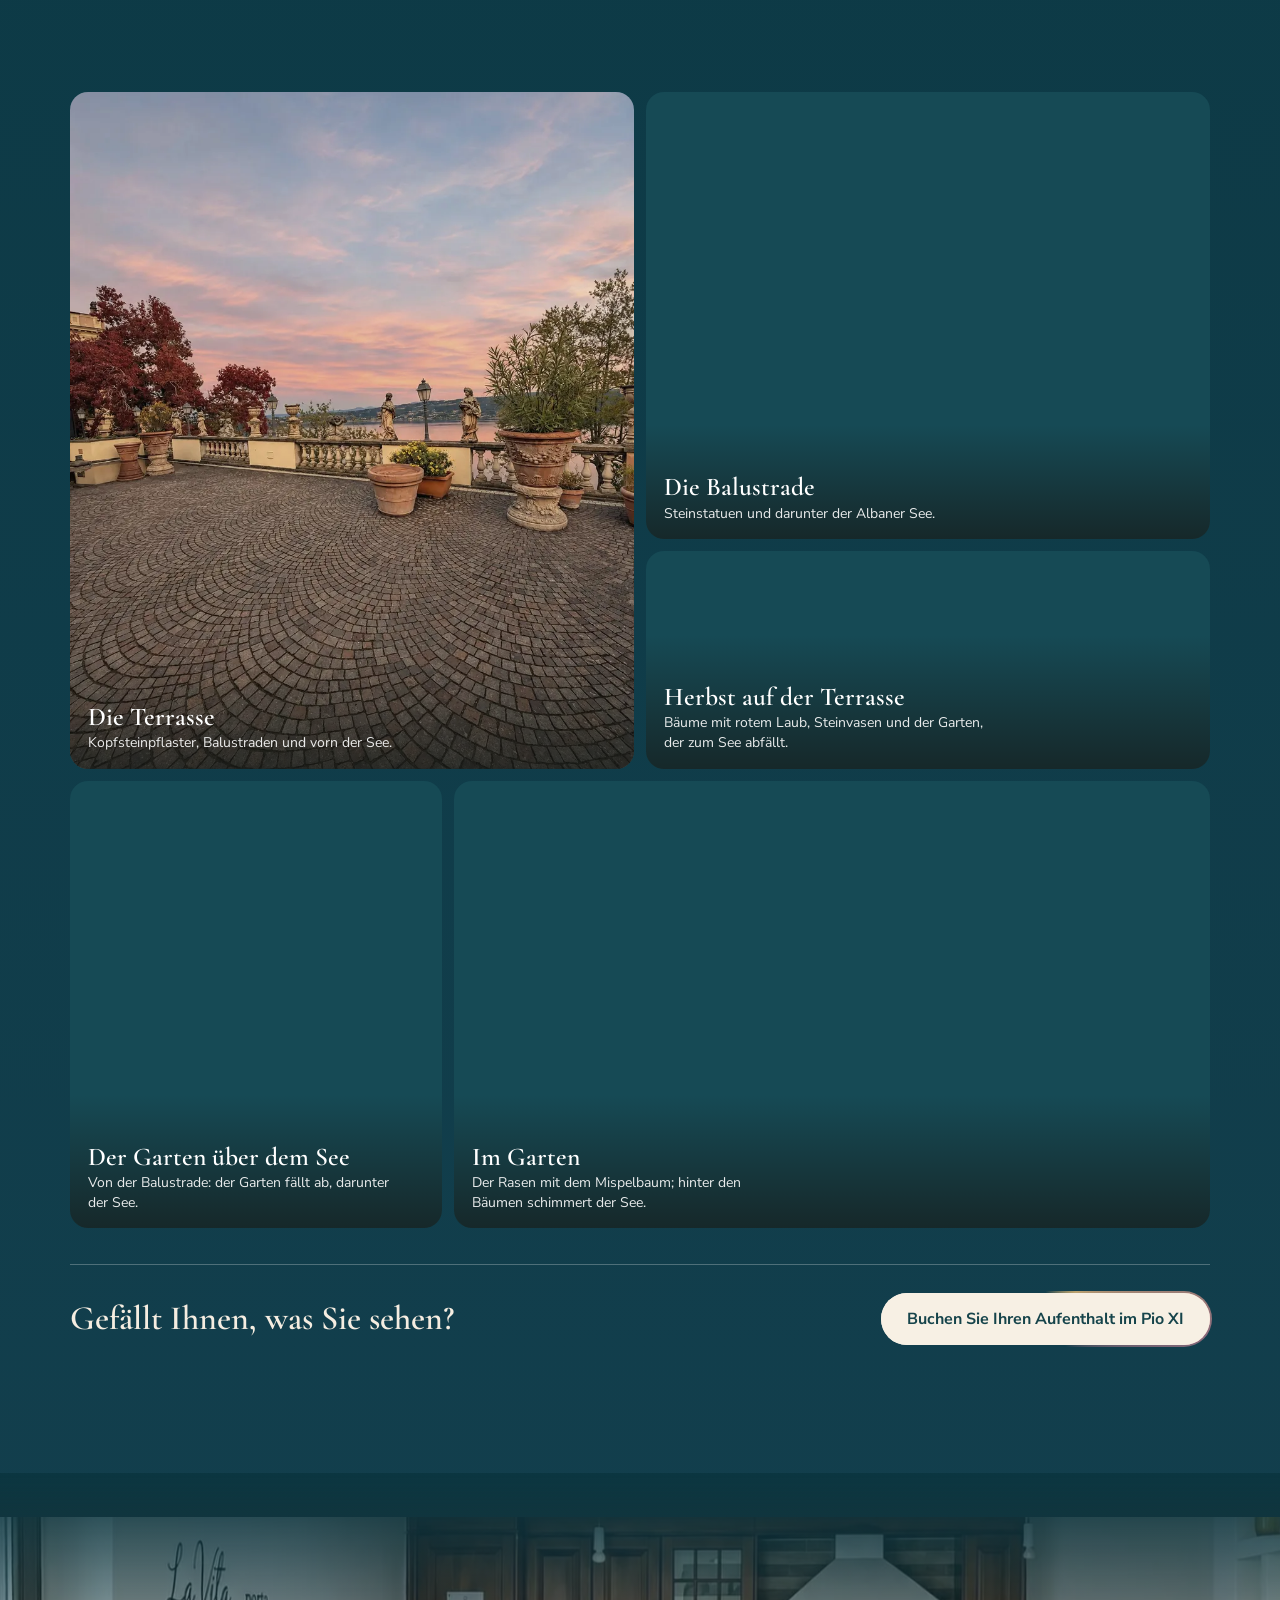
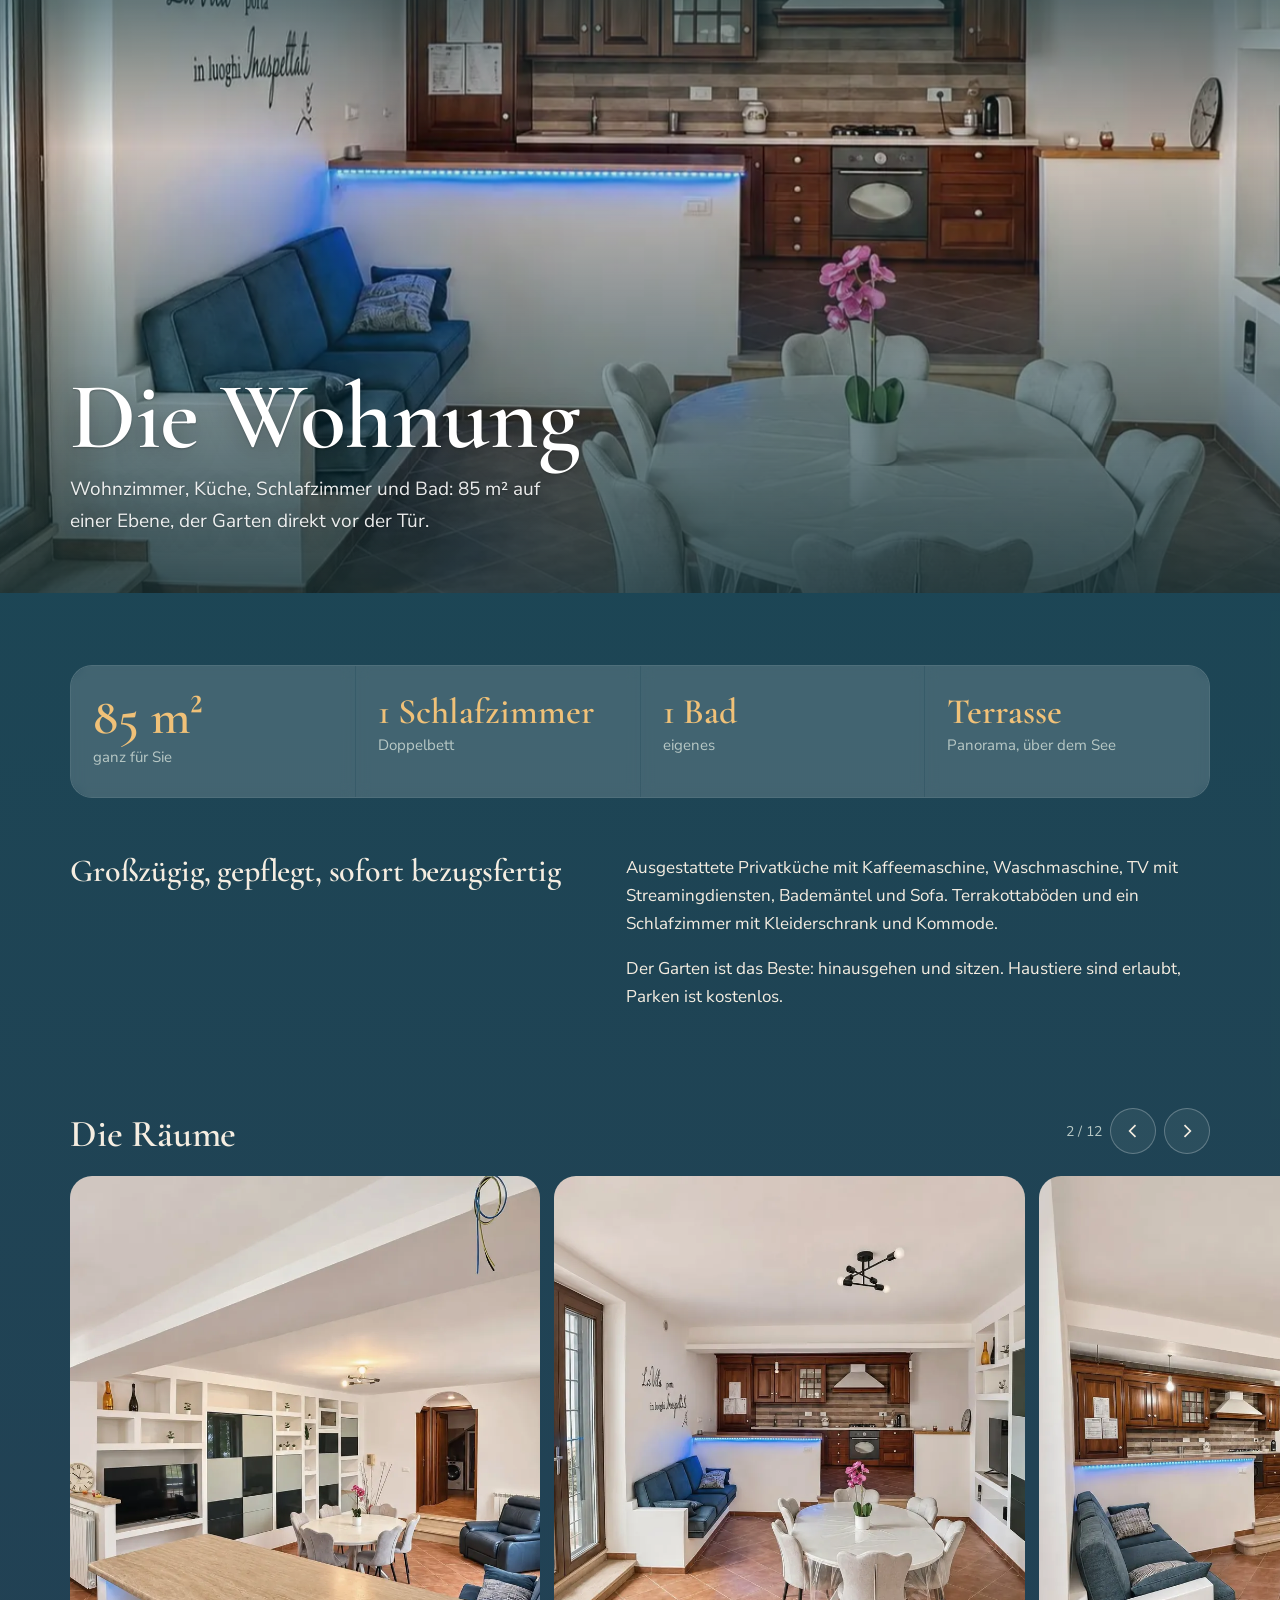
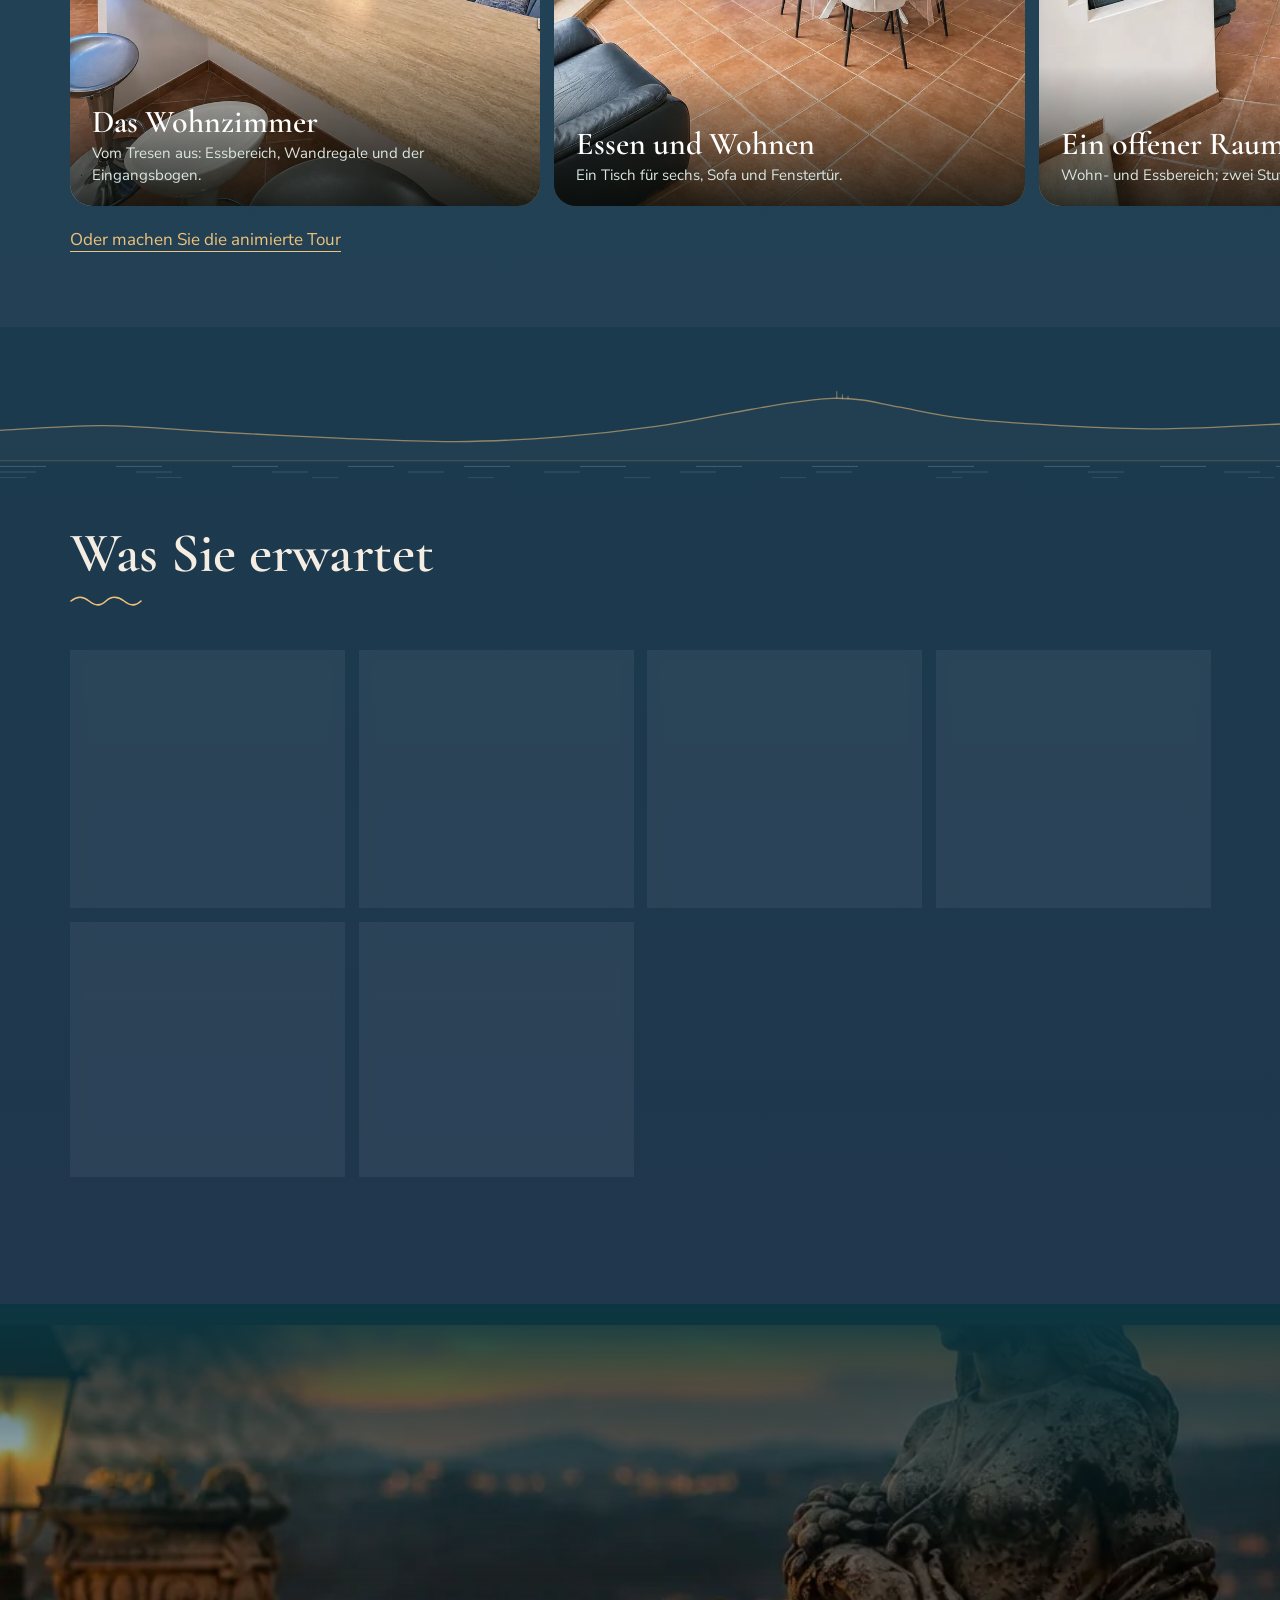
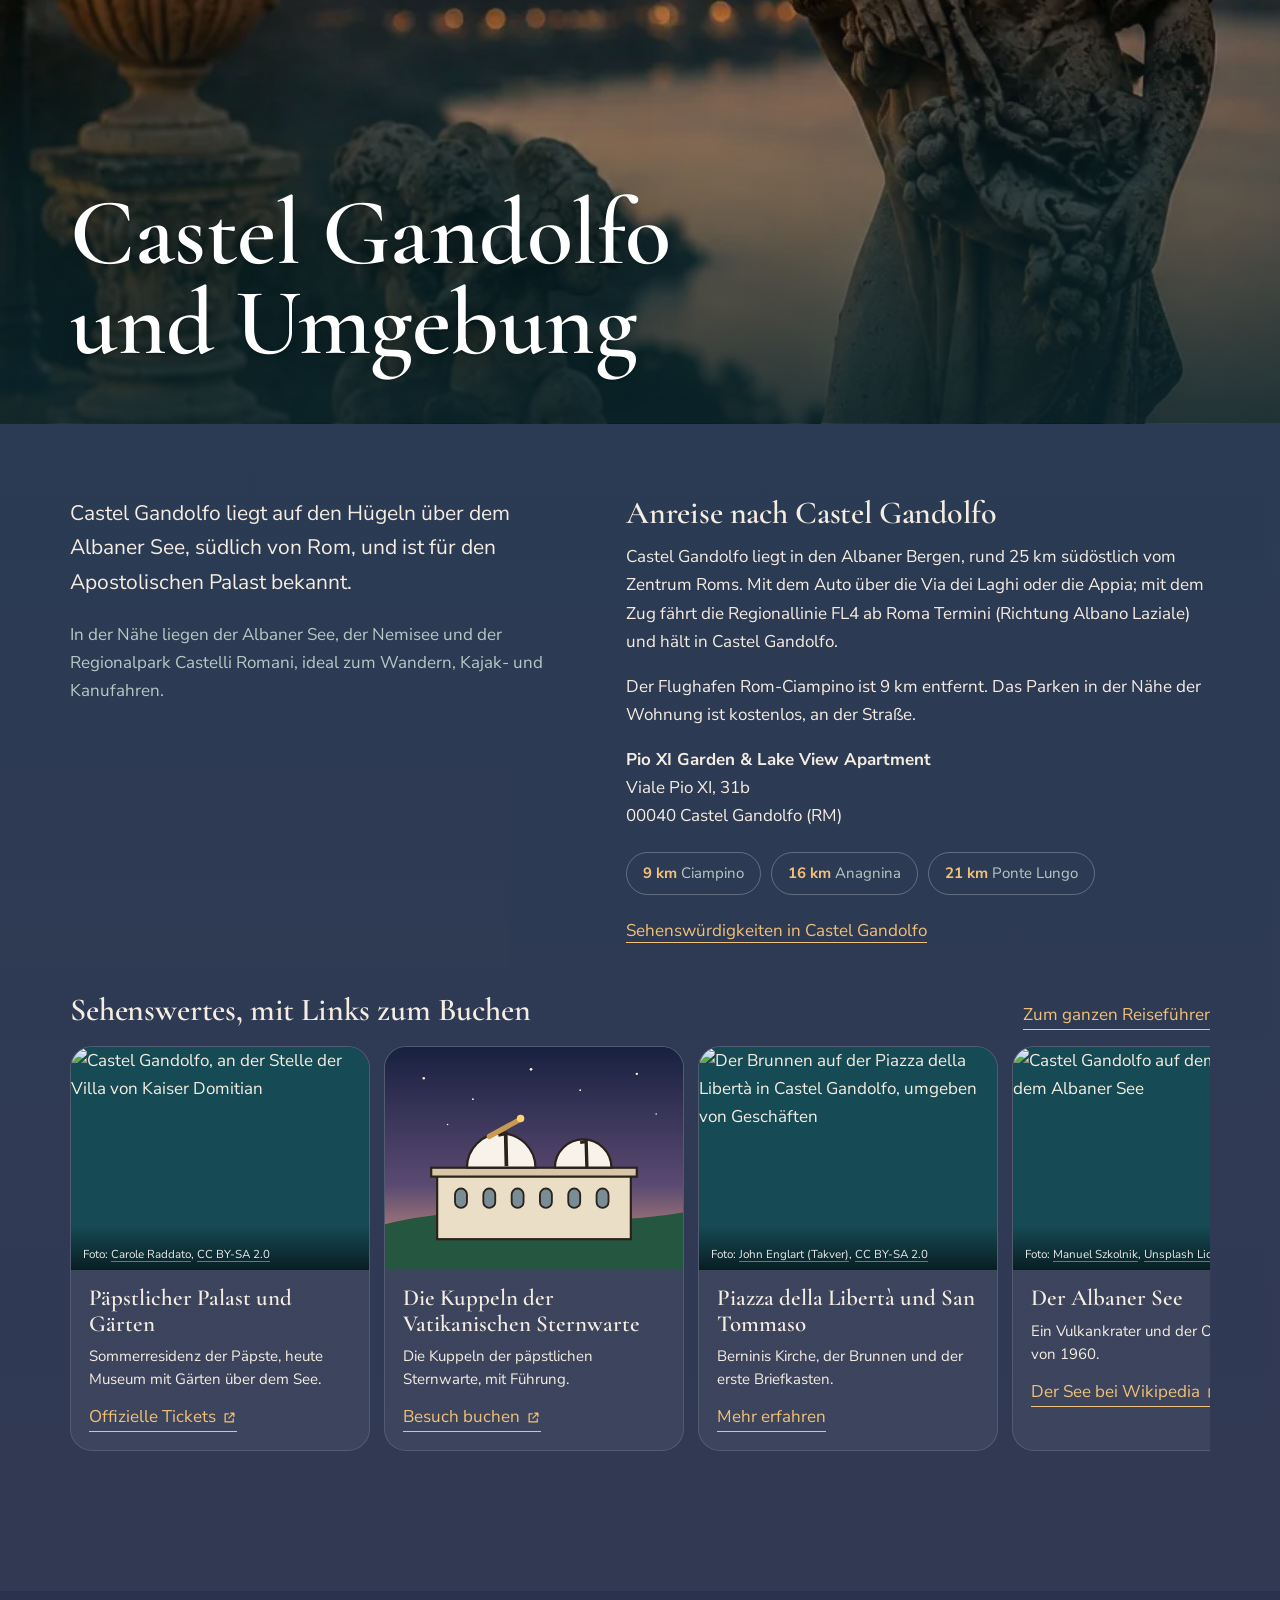
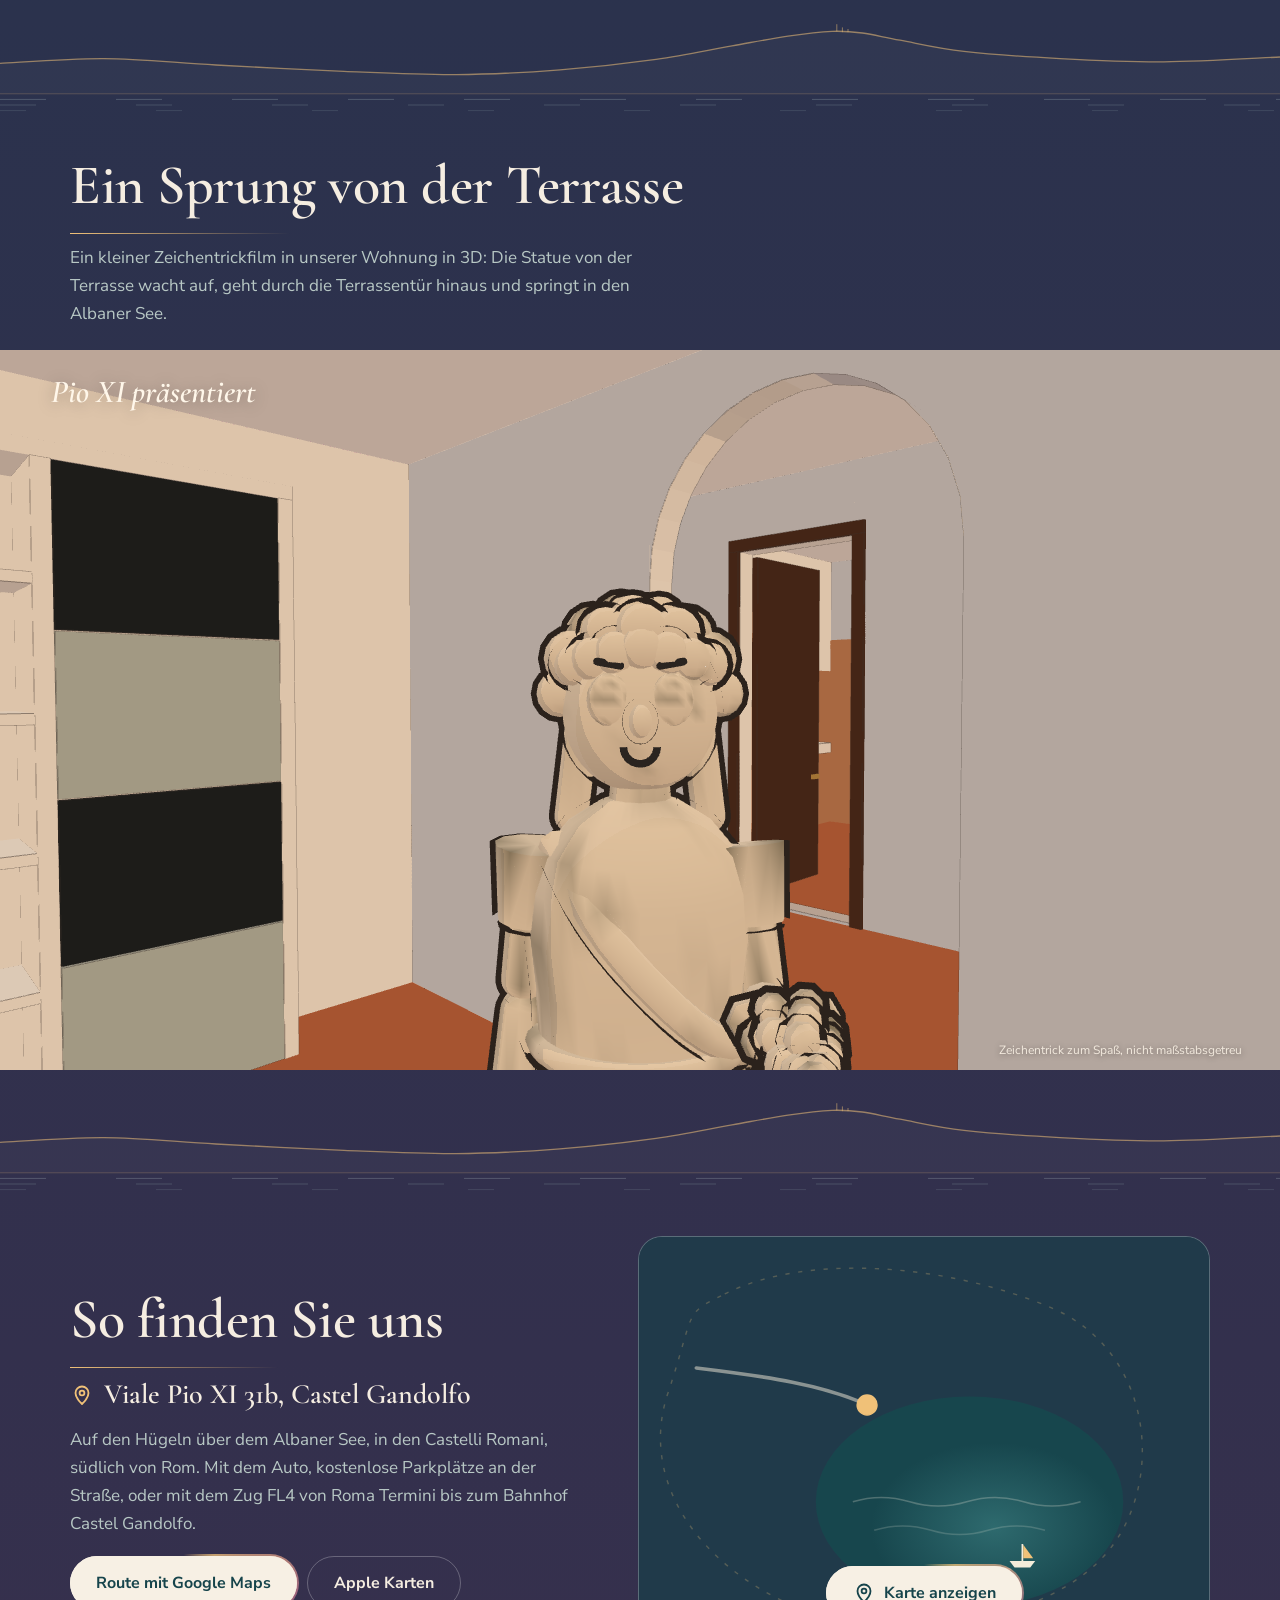
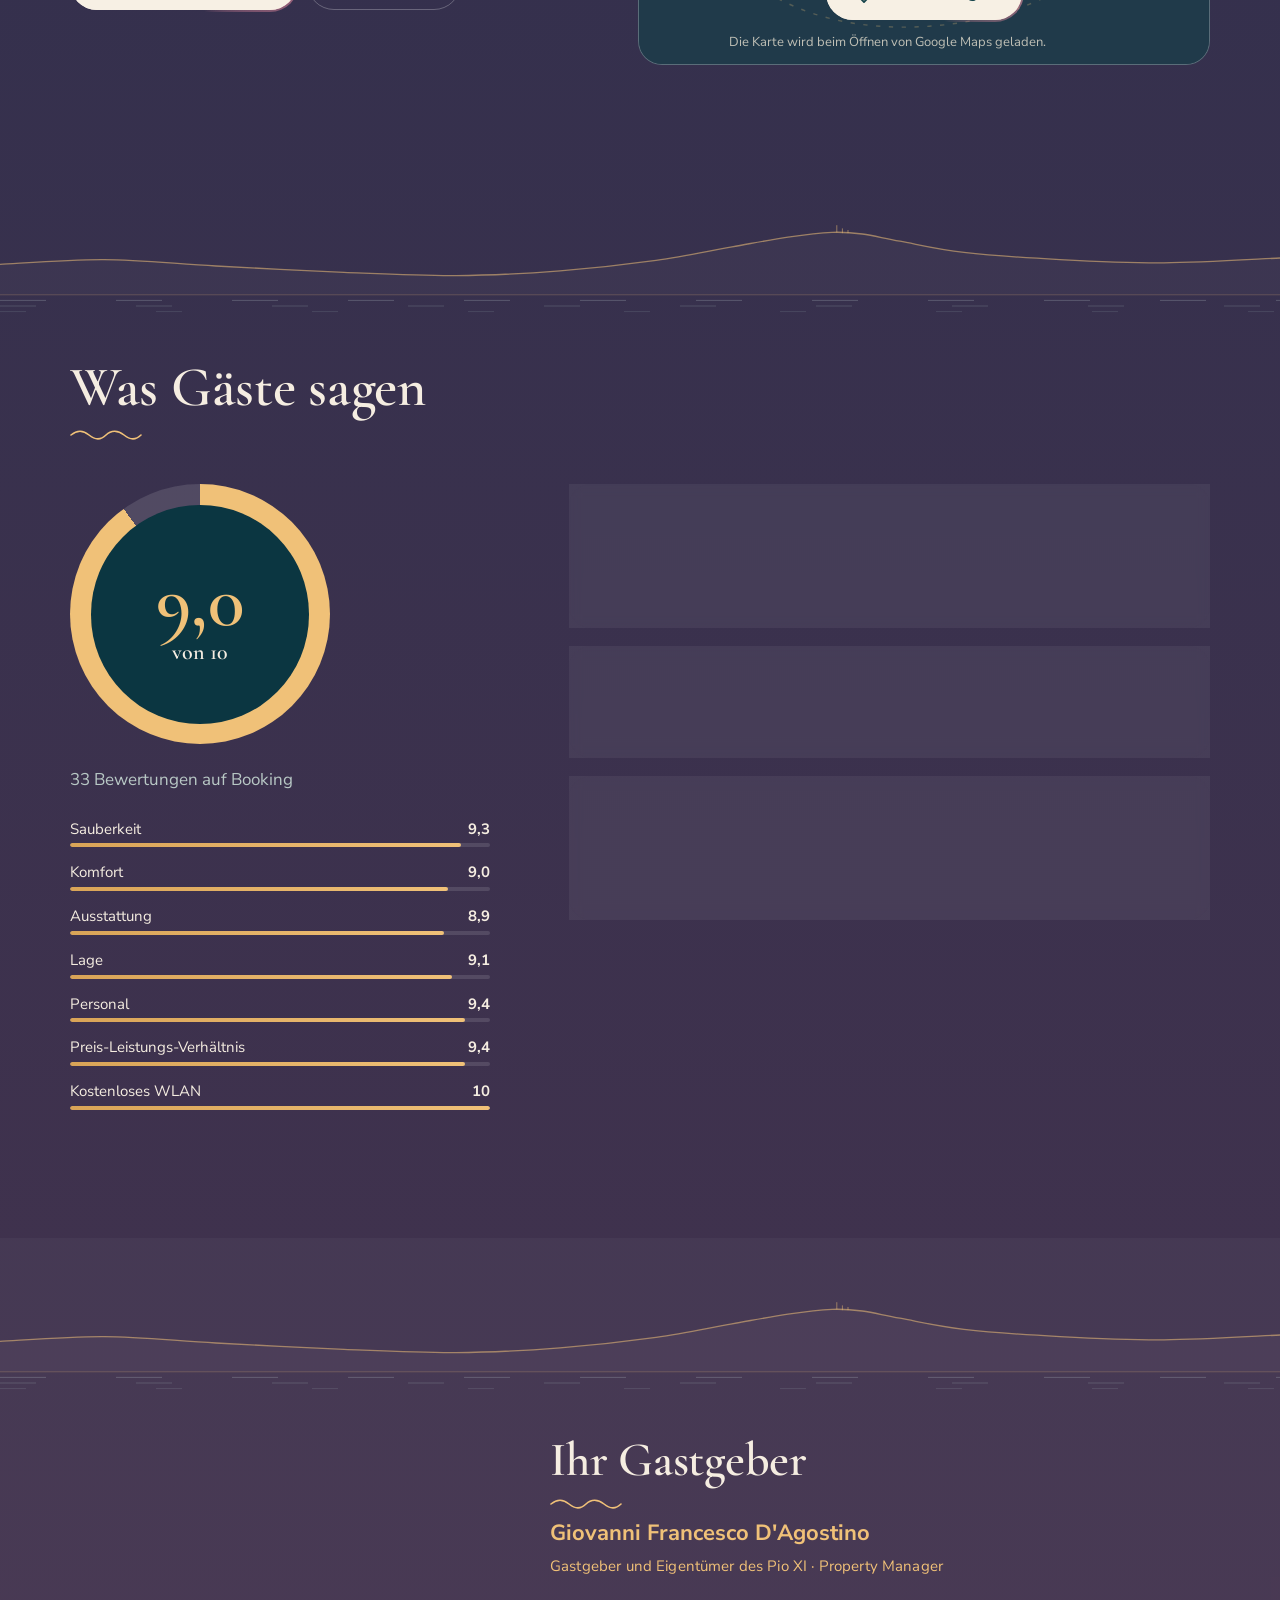
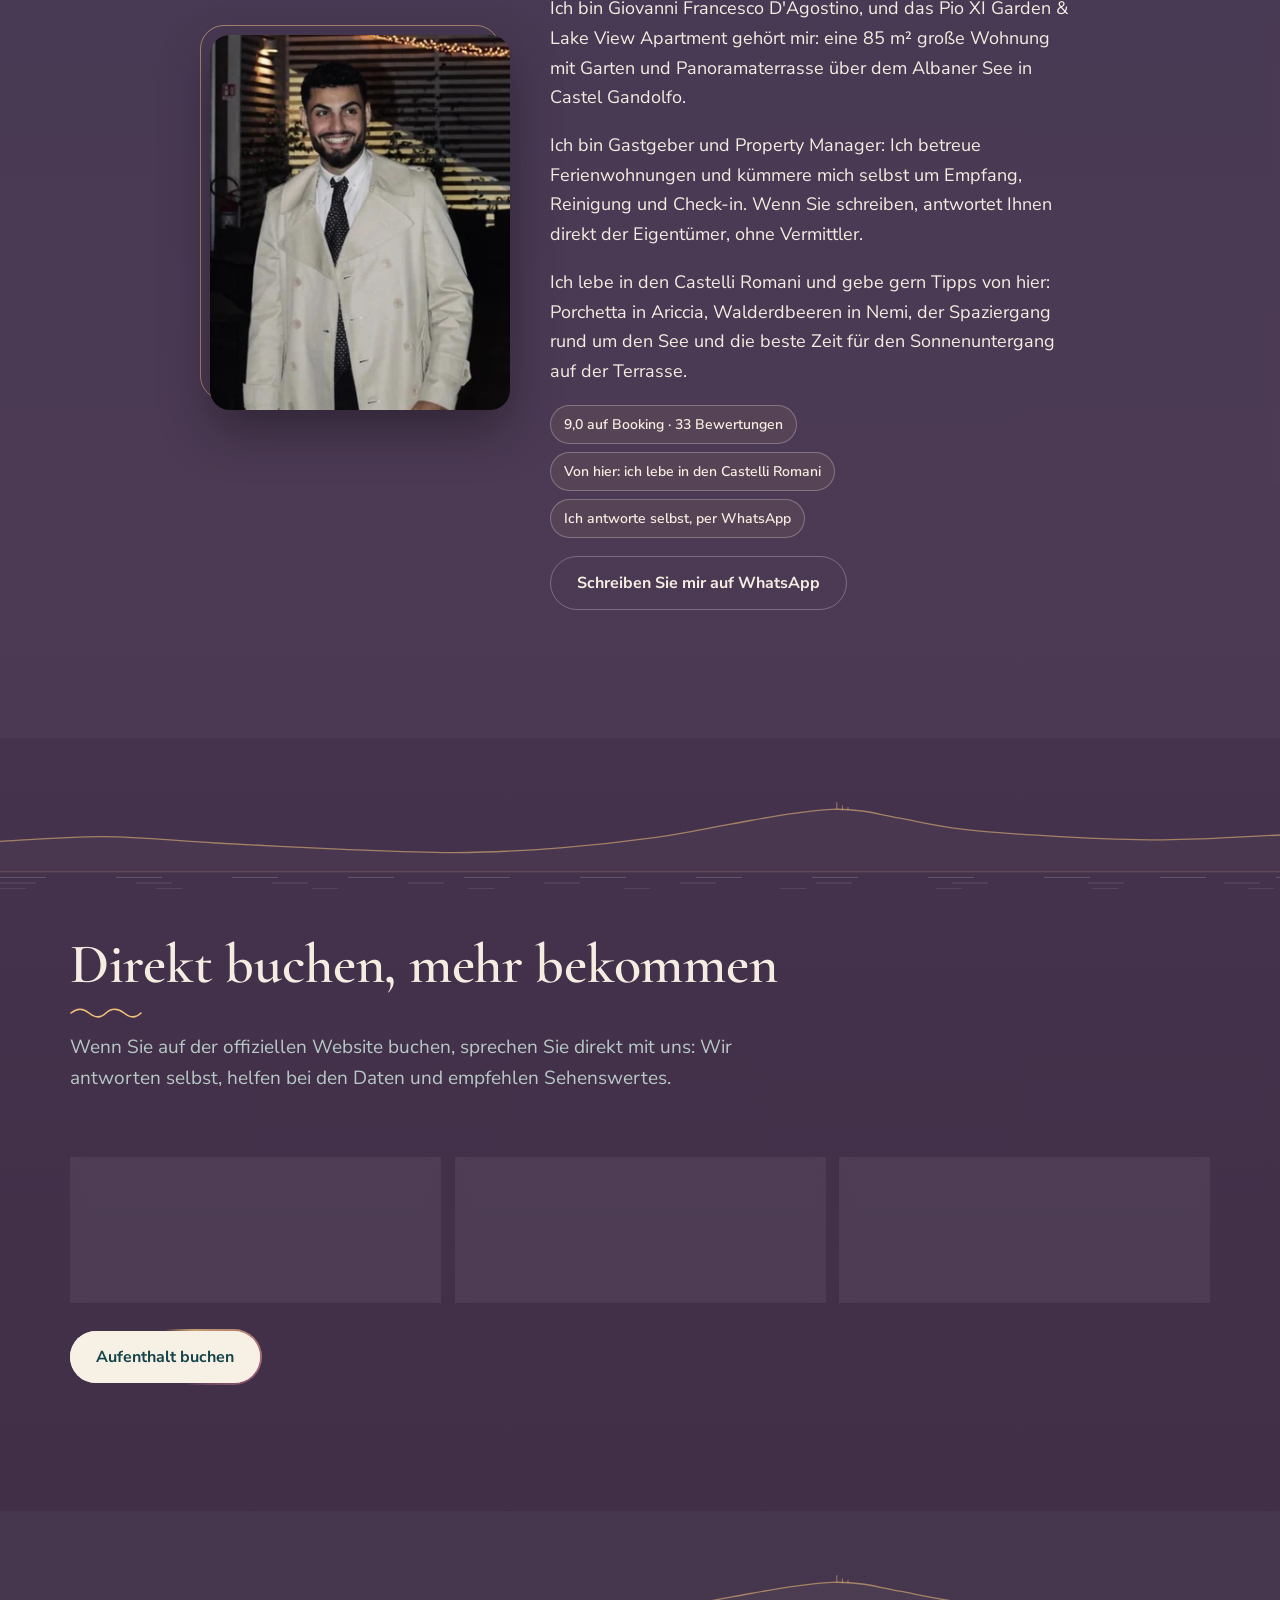
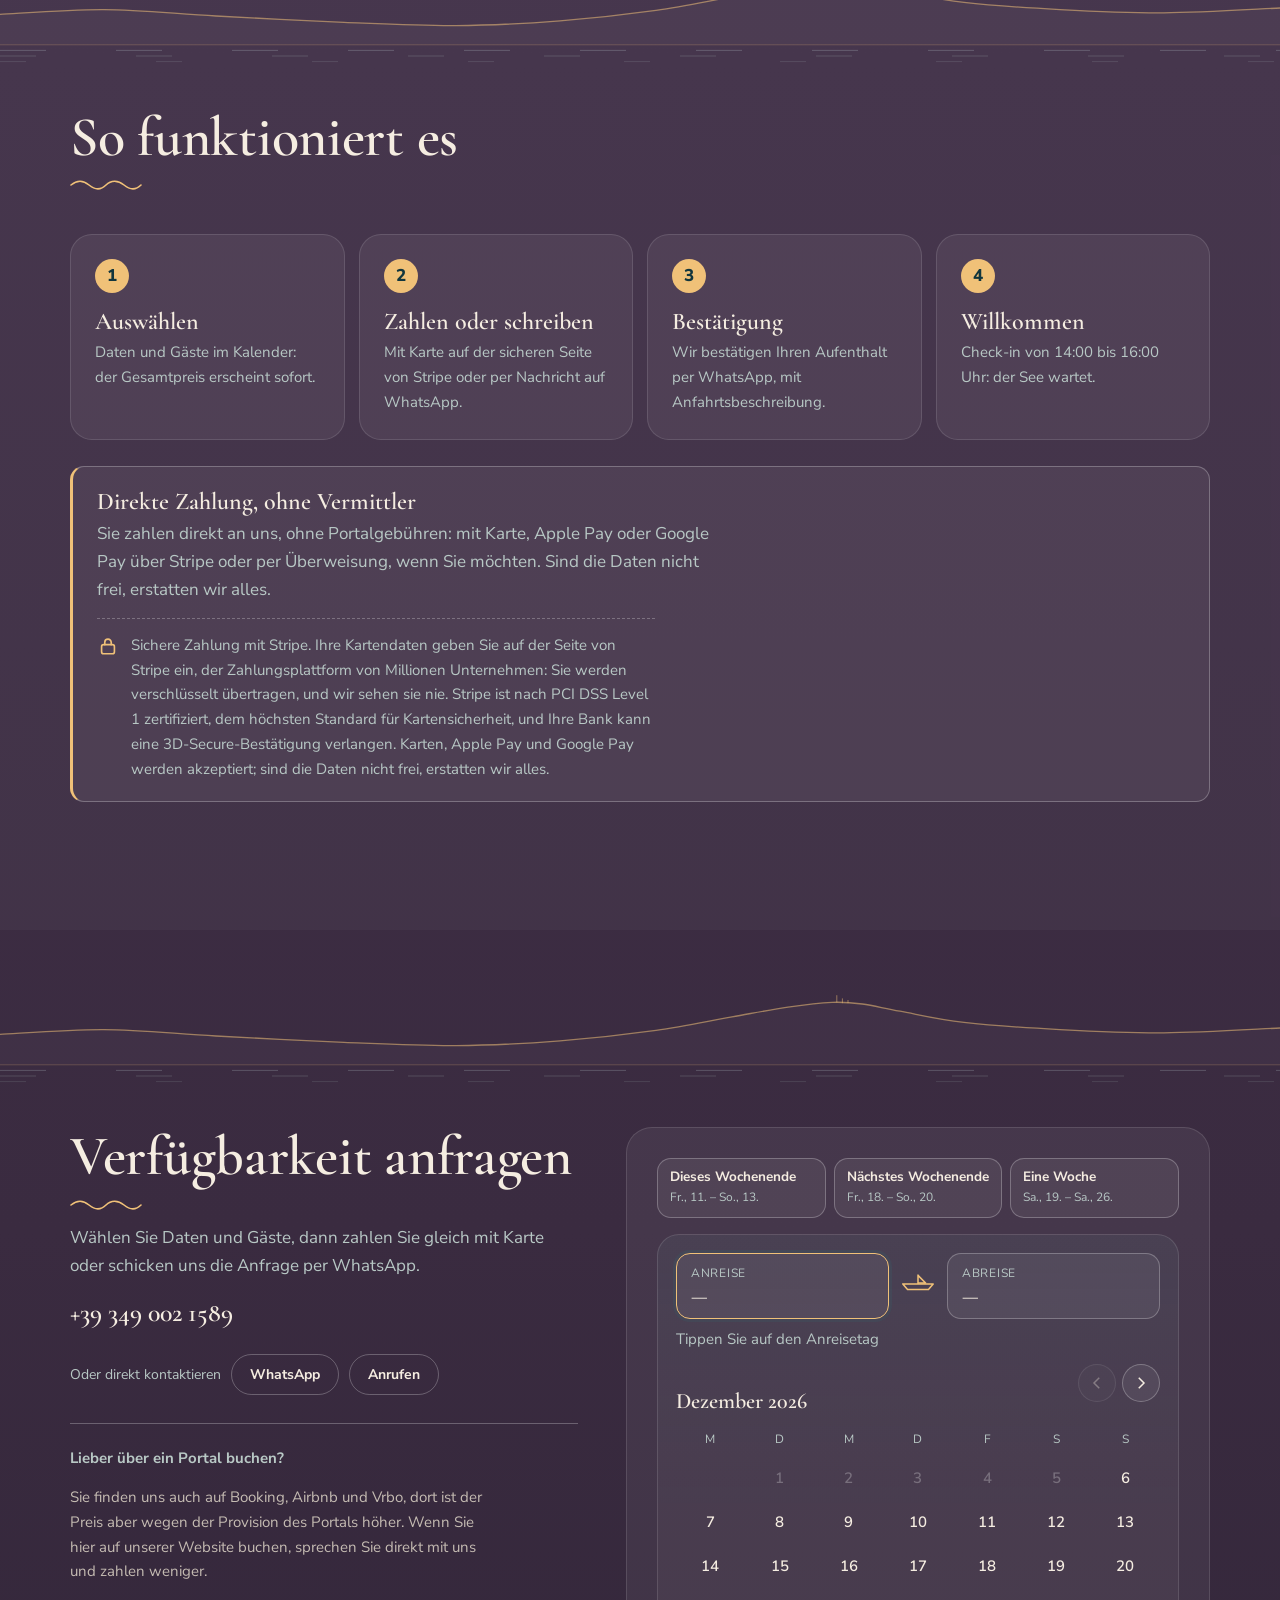
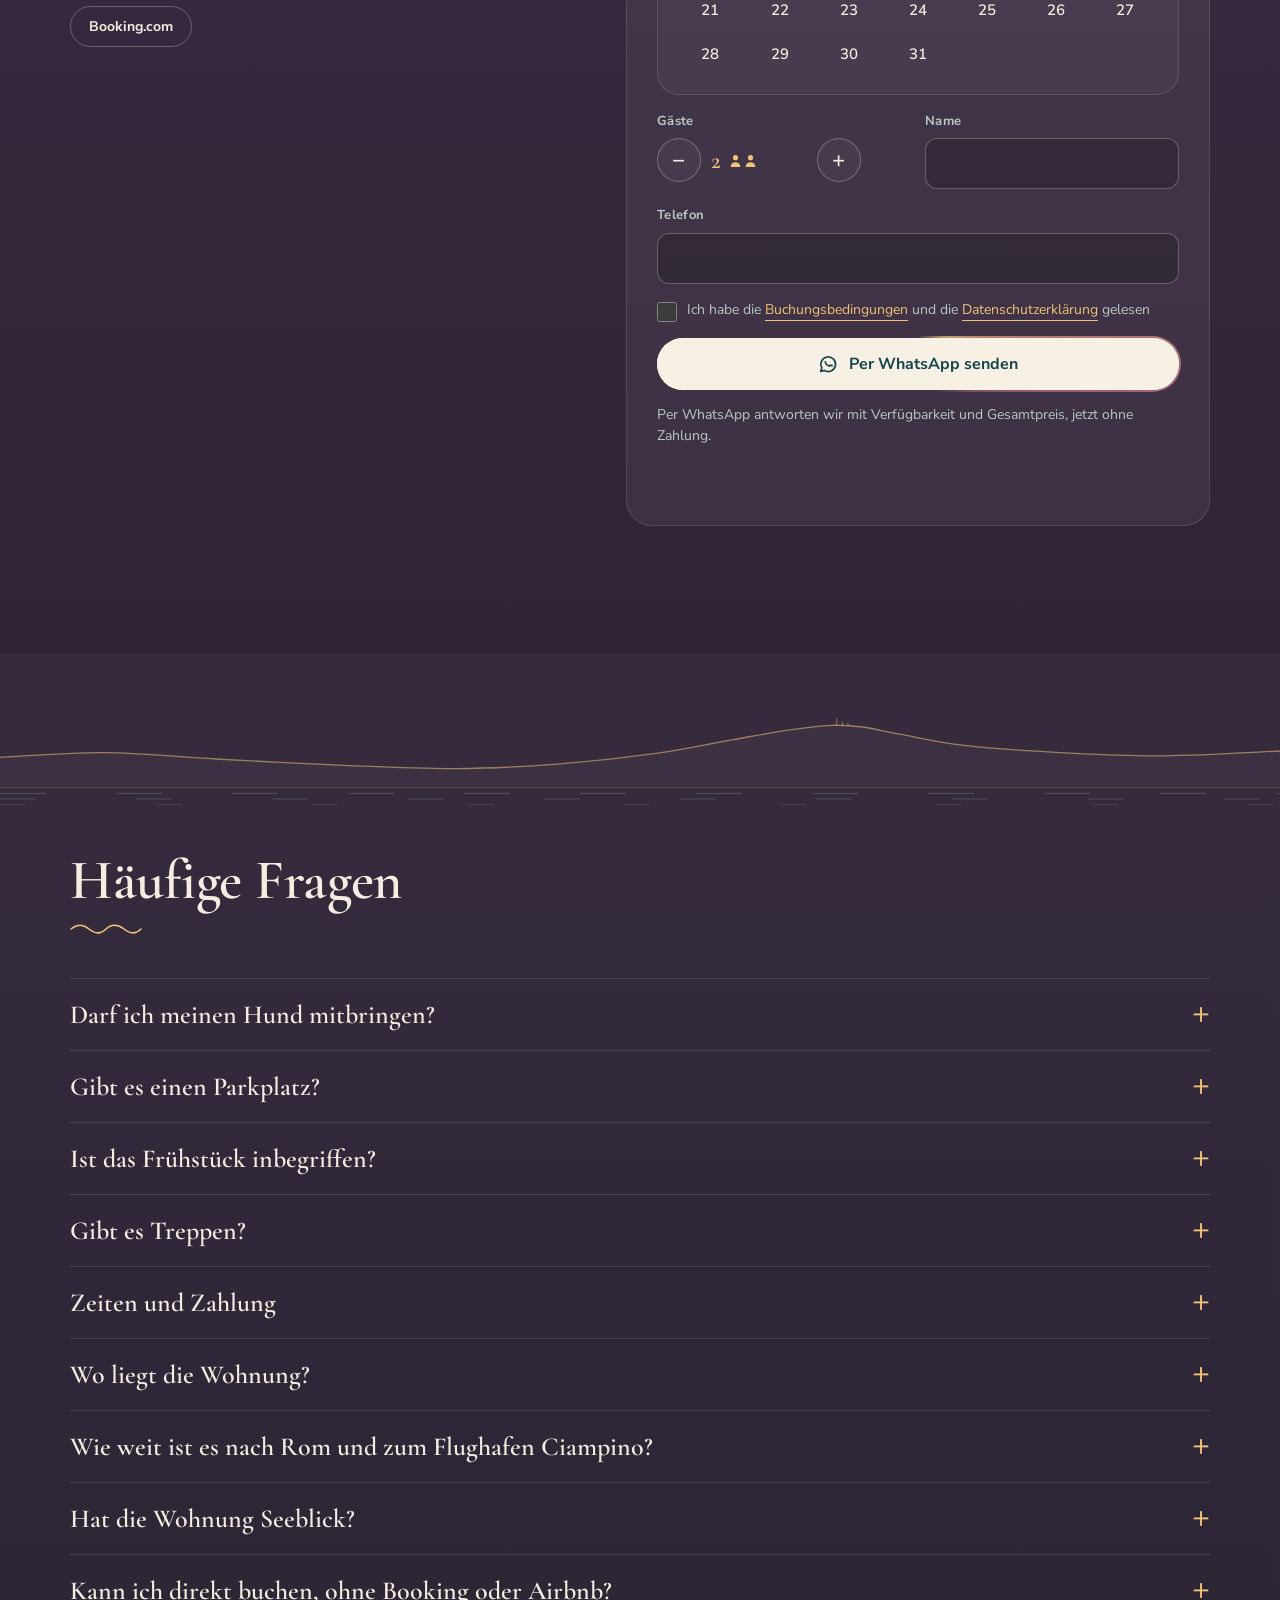
==== commit 9e1c6dd4: "Checkout veloce: ogni Prenota apre un pannello con scorciatoie per le date, biglietto con timbro, to" ====
--- a/de/index.html
+++ b/de/index.html
@@ -28,7 +28,7 @@
 <link rel="preload" as="image" type="image/webp" media="(min-width:701px)" href="../assets/cine/d/f001.webp" fetchpriority="high">
 <link rel="preconnect" href="https://fonts.googleapis.com"><link rel="preconnect" href="https://fonts.gstatic.com" crossorigin>
 <link rel="stylesheet" href="https://fonts.googleapis.com/css2?family=Cormorant+Garamond:wght@500;600&family=Nunito+Sans:ital,wght@0,400;0,700;0,800;1,400&display=swap">
-<link rel="stylesheet" href="../assets/site.css?v=2bbd905d">
+<link rel="stylesheet" href="../assets/site.css?v=dfd7bd46">
 <script type="application/ld+json">{"@context": "https://schema.org", "@graph": [{"@type": "LodgingBusiness", "@id": "https://pioxigarden.com/de/#lodging", "name": "Pio XI Garden & Lake View Apartment", "url": "https://pioxigarden.com/de/", "description": "85 m² Ferienwohnung in Castel Gandolfo mit Garten, Panoramaterrasse und Blick auf den Albaner See. Haustiere erlaubt, gratis Parken, ab 75 €/Nacht.", "inLanguage": "de", "image": ["https://pioxigarden.com/assets/img/lago-1400.webp", "https://pioxigarden.com/assets/img/soggiorno-1400.webp", "https://pioxigarden.com/assets/img/soggiorno-2-1400.webp", "https://pioxigarden.com/assets/img/soggiorno-3-1400.webp", "https://pioxigarden.com/assets/img/ingresso-1400.webp", "https://pioxigarden.com/assets/img/cucina-1400.webp", "https://pioxigarden.com/assets/img/cucina-2-1400.webp", "https://pioxigarden.com/assets/img/camera-1400.webp", "https://pioxigarden.com/assets/img/camera-2-1400.webp", "https://pioxigarden.com/assets/img/camera-3-1400.webp", "https://pioxigarden.com/assets/img/bagno-1055.webp", "https://pioxigarden.com/assets/img/terrazza-ampia-1400.webp", "https://pioxigarden.com/assets/img/terrazza-3-1400.webp", "https://pioxigarden.com/assets/img/terrazza-2-1400.webp", "https://pioxigarden.com/assets/img/lago-hero-1400.webp", "https://pioxigarden.com/assets/img/giardino-1400.webp", "https://pioxigarden.com/assets/img/pranzo-1400.webp", "https://pioxigarden.com/assets/img/idromassaggio-1400.webp", "https://pioxigarden.com/assets/img/divano-1400.webp"], "address": {"@type": "PostalAddress", "streetAddress": "Viale Pio XI, 31b", "addressLocality": "Castel Gandolfo", "addressRegion": "RM", "postalCode": "00040", "addressCountry": "IT"}, "priceRange": "from 75 EUR", "petsAllowed": true, "checkinTime": "14:00", "checkoutTime": "11:00", "identifier": "IT058022B4YTMCQX8U", "amenityFeature": [{"@type": "LocationFeatureSpecification", "name": "Garden", "value": true}, {"@type": "LocationFeatureSpecification", "name": "Panoramic terrace", "value": true}, {"@type": "LocationFeatureSpecification", "name": "Lake view", "value": true}, {"@type": "LocationFeatureSpecification", "name": "Private kitchen", "value": true}, {"@type": "LocationFeatureSpecification", "name": "Washing machine", "value": true}, {"@type": "LocationFeatureSpecification", "name": "Coffee machine", "value": true}, {"@type": "LocationFeatureSpecification", "name": "Free Wi-Fi", "value": true}, {"@type": "LocationFeatureSpecification", "name": "Free street parking", "value": true}, {"@type": "LocationFeatureSpecification", "name": "Pets allowed", "value": true}, {"@type": "LocationFeatureSpecification", "name": "Hot tub (shared)", "value": true}], "containsPlace": {"@type": "Apartment", "name": "Pio XI Garden & Lake View Apartment", "floorSize": {"@type": "QuantitativeValue", "value": 85, "unitCode": "MTK"}, "numberOfBedrooms": 1, "numberOfBathroomsTotal": 1, "petsAllowed": true}, "areaServed": {"@type": "City", "name": "Castel Gandolfo"}, "telephone": "+393490021589", "alternateName": ["Pio XI Garden and Lake View Apartment", "Pio XI Garden", "Pio XI Castel Gandolfo"], "hasMap": "https://www.google.com/maps/search/?api=1&query=Viale+Pio+XI+31b+00040+Castel+Gandolfo", "knowsLanguage": ["it", "en", "fr", "de", "es"], "sameAs": ["https://www.booking.com/searchresults.html?ss=Pio%20XI%20Garden%20%26%20Lake%20View%20Apartment%2C%20Castel%20Gandolfo"], "aggregateRating": {"@type": "AggregateRating", "ratingValue": 9.0, "bestRating": 10, "worstRating": 1, "reviewCount": 33}, "founder": {"@type": "Person", "@id": "https://pioxigarden.com/#host", "name": "Giovanni Francesco D'Agostino", "jobTitle": "Gastgeber und Property Manager", "image": "https://pioxigarden.com/assets/img/host2-640.jpg", "homeLocation": {"@type": "Place", "name": "Castelli Romani"}}, "paymentAccepted": "Credit card, Debit card, Apple Pay, Google Pay, Bank transfer", "currenciesAccepted": "EUR", "potentialAction": {"@type": "ReserveAction", "target": {"@type": "EntryPoint", "urlTemplate": "https://pioxigarden.com/de/#contatti", "actionPlatform": ["https://schema.org/DesktopWebPlatform", "https://schema.org/MobileWebPlatform"]}, "result": {"@type": "LodgingReservation", "name": "Pio XI Garden & Lake View Apartment"}}}, {"@type": "FAQPage", "inLanguage": "de", "mainEntity": [{"@type": "Question", "name": "Darf ich meinen Hund mitbringen?", "acceptedAnswer": {"@type": "Answer", "text": "Ja, Haustiere sind erlaubt. Nennen Sie uns Art und Größe in Ihrer Anfrage."}}, {"@type": "Question", "name": "Gibt es einen Parkplatz?", "acceptedAnswer": {"@type": "Answer", "text": "Ja, kostenlos, an der Straße."}}, {"@type": "Question", "name": "Ist das Frühstück inbegriffen?", "acceptedAnswer": {"@type": "Answer", "text": "Nein. Es gibt eine Privatküche, und im Ort finden Sie Cafés und Bäckereien."}}, {"@type": "Question", "name": "Gibt es Treppen?", "acceptedAnswer": {"@type": "Answer", "text": "Ja, zur Wohnung führen mehrere Treppen. Wenn Sie mit schwerem Gepäck reisen oder eingeschränkt mobil sind, schreiben Sie uns bitte vorher."}}, {"@type": "Question", "name": "Zeiten und Zahlung", "acceptedAnswer": {"@type": "Answer", "text": "Check-in 14:00-16:00 Uhr, Check-out 8:00-11:00 Uhr. Zahlung online mit Karte, Apple Pay oder Google Pay (über Stripe) oder per Überweisung nach Kontakt über WhatsApp."}}, {"@type": "Question", "name": "Wo liegt die Wohnung?", "acceptedAnswer": {"@type": "Answer", "text": "Im Viale Pio XI 31b in Castel Gandolfo (Rom), auf den Hügeln über dem Albaner See, südlich von Rom."}}, {"@type": "Question", "name": "Wie weit ist es nach Rom und zum Flughafen Ciampino?", "acceptedAnswer": {"@type": "Answer", "text": "Das Zentrum von Rom ist etwa 25 km entfernt. Der Flughafen Rom-Ciampino liegt 9 km entfernt, die Metro Anagnina 16 km und die Metro Ponte Lungo 21 km."}}, {"@type": "Question", "name": "Hat die Wohnung Seeblick?", "acceptedAnswer": {"@type": "Answer", "text": "Ja. Vom Haus aus sieht man den Albaner See; dazu gibt es einen Garten, und die Panoramaterrasse mit Statuen blickt auf den See."}}, {"@type": "Question", "name": "Kann ich direkt buchen, ohne Booking oder Airbnb?", "acceptedAnswer": {"@type": "Answer", "text": "Ja. Hier buchen Sie günstiger, ohne Portalgebühren, und sprechen direkt mit dem Eigentümer. Sie können mit Karte zahlen oder uns per WhatsApp schreiben."}}, {"@type": "Question", "name": "Was kostet eine Nacht?", "acceptedAnswer": {"@type": "Answer", "text": "Ab 75 € pro Nacht. Der Preis hängt von der Saison ab: Wählen Sie Ihre Daten im Formular, dann sehen Sie sofort den Gesamtpreis."}}]}, {"@type": "WebSite", "@id": "https://pioxigarden.com/#website", "name": "Pio XI Garden & Lake View Apartment", "alternateName": "Pio XI Garden", "url": "https://pioxigarden.com/", "inLanguage": ["it", "en", "fr", "de", "es"]}]}</script>
 </head>
 <body>
@@ -143,7 +143,7 @@
 <div class="row"><label>Gäste<select id="gg"><option>1</option><option selected>2</option><option>3</option><option>4</option></select></label><label>Name<input type="text" id="nm" autocomplete="name" required></label></div>
 <label class="tel-l">Telefon<input type="tel" id="tl" autocomplete="tel" inputmode="tel" required></label>
 <input class="hp" id="hp" type="text" tabindex="-1" autocomplete="off" aria-hidden="true">
-<label class="chk"><input type="checkbox" required><span>Ich habe die <button type="button" data-dlg="dt">Buchungsbedingungen</button> und die <button type="button" data-dlg="dp">Datenschutzerklärung</button></span></label>
+<label class="chk"><input type="checkbox" required><span>Ich habe die <button type="button" data-dlg="dt">Buchungsbedingungen</button> und die <button type="button" data-dlg="dp">Datenschutzerklärung</button> gelesen</span></label>
 <div class="bk" id="bk"><div class="bk-t" id="bkt" hidden></div><div class="bk-act"><button class="btn bk-card" type="submit" id="sbc" data-via="card" hidden><svg viewBox="0 0 24 24" aria-hidden="true"><rect x="3" y="5.5" width="18" height="13" rx="2.5"/><path d="M3 10h18M7 15h4"/></svg><span>Jetzt mit Karte zahlen</span></button><span class="bk-or" id="bkor" hidden>oder</span><button class="btn bk-wa" type="submit" id="sb" data-via="wa"><svg viewBox="0 0 24 24" aria-hidden="true"><path d="M4 20l1.3-3.8A8 8 0 1 1 8 19z"/><path d="M9 9.5c.3 2 2.2 4.2 4.6 4.8l1.2-1.1 1.7.8"/></svg><span>Per WhatsApp senden</span></button></div><p class="bk-n" id="bkn">Per WhatsApp antworten wir mit Verfügbarkeit und Gesamtpreis, jetzt ohne Zahlung.</p></div>
 <p class="msg" id="fm" role="status"></p>
 <div class="done" id="done" role="status"><svg viewBox="0 0 24 24"><path d="M5 12.5l4.5 4.5L19 7.5"/></svg><h3>Zahlung erhalten</h3><p>Vielen Dank! Wir schreiben Ihnen per WhatsApp, um den Aufenthalt zu bestätigen, mit Hinweisen zur Anreise.</p><button type="button" class="btn g s" id="dx" style="justify-self:center">Schließen</button></div>
@@ -206,5 +206,5 @@
 </dialog>
 <script>window.PX={"lang": "de", "phone": "393490021589", "email": "", "api": "", "gtm": "", "ed": {"here": "Hier hinzufügen", "what": "Was möchten Sie hinzufügen?", "kT": "Text", "kI": "Bild", "kB": "Schaltfläche", "hd": "Überschrift", "bd": "Text", "lab": "Text der Schaltfläche", "lnk": "Wohin sie führt", "lBook": "Zum Buchungsformular", "lWa": "Zu WhatsApp", "lTel": "Zum Telefon", "lUrl": "Zu einer Webadresse", "url": "Adresse (https://…)", "mod": "Bearbeiten", "up_": "Hoch", "dn": "Runter", "need": "Schreiben Sie mindestens eine Überschrift, einen Text oder den Text der Schaltfläche.", "badUrl": "Die Adresse muss mit https:// beginnen", "crop": "Zuschnitt", "hint": "Foto ziehen, um den Ausschnitt zu verschieben; mit dem Regler zoomen.", "zoom": "Zoom", "save": "Speichern", "cancel": "Abbrechen", "text": "Text", "tl": "Titel", "cl": "Bildunterschrift", "add": "Foto hinzufügen", "room": "Wohin gehört das Foto?", "del_": "Löschen", "rooms": {"ingresso": "Eingang", "soggiorno": "Wohnzimmer", "cucina": "Küche", "camera": "Schlafzimmer", "bagno": "Bad", "esterno": "Terrasse und Garten"}, "edit": "Seite bearbeiten", "done": "Fertig", "change": "Foto ändern", "reset": "Original", "up": "Wird hochgeladen…", "err": "Hochladen fehlgeschlagen. Bitte mit einem JPG- oder PNG-Foto erneut versuchen.", "cookie": "Wir verwenden Analyse-Cookies nur mit Ihrer Zustimmung, um die Website zu verbessern.", "ok": "Akzeptieren", "no": "Ablehnen", "more": "Datenschutz"}, "tu": {"of": "von", "pause": "Pause", "play": "Weiter", "auto": "Automatisch", "video": "Video", "media": "Echte Fotos und Videos"}, "ui": {"hello": "Guten Tag, ich möchte die Verfügbarkeit von Pio XI Garden & Lake View Apartment erfragen.", "arr": "Anreise", "dep": "Abreise", "gst": "Gäste", "nm": "Name", "subj": "Verfügbarkeitsanfrage", "n1": "Nacht", "nN": "Nächte", "pick": "Reisedaten wählen", "send": "Anfrage senden", "sending": "Wird gesendet…", "err": "Die Anfrage konnte nicht gesendet werden. Schreiben Sie uns per WhatsApp oder E-Mail.", "errDates": "Die Abreise muss nach der Anreise liegen.", "errReq": "Bitte Name und Telefonnummer angeben.", "errConsent": "Bitte Bedingungen und Datenschutz bestätigen, um die Anfrage zu senden.", "tel": "Telefon", "errNoDates": "Bitte An- und Abreisedatum wählen.", "paying": "Zahlung wird geöffnet…", "payErr": "Die Zahlung wurde nicht gestartet. Bitte erneut versuchen oder per WhatsApp schreiben.", "tot": "Gesamt", "per": "pro Nacht", "cln": "Reinigung", "bkT": "Ihr Aufenthalt am See", "or_": "oder", "note": "Sichere Zahlung: Ihre Kartendaten geben Sie auf der Seite von Stripe ein (PCI DSS Level 1, mit 3D Secure), wir sehen sie nie. Karte, Apple Pay oder Google Pay. Wir bestätigen die Verfügbarkeit innerhalb weniger Stunden; sind die Daten nicht frei, erstatten wir alles.", "waNote": "Per WhatsApp antworten wir mit Verfügbarkeit und Gesamtpreis, jetzt ohne Zahlung.", "errMin": "Der Mindestaufenthalt beträgt "}, "tour": [{"k": "lago", "t": "Der Albaner See", "c": "Castel Gandolfo liegt am Rand eines alten Vulkankraters, unten der See. Willkommen.", "box": [800, 560, 1900, 1050], "pin": null, "room": null, "eve": false, "intro": true, "media": [{"k": "lago", "type": "i", "t": "Der See von der Terrasse", "alt": "Terrasse mit Statuen und Laternen über dem Albaner See in der Dämmerung", "src": "../assets/img/lago-900.jpg", "srcset": "../assets/img/lago-480.webp 480w, ../assets/img/lago-900.webp 900w, ../assets/img/lago-1400.webp 1400w, ../assets/img/lago-1600.webp 1600w", "thumb": "../assets/img/lago-480.webp"}]}, {"k": "villa", "t": "Die Villa", "c": "Man kommt über den Viale Pio XI vor der rosa Villa mit dem Türmchen an.", "box": [240, 275, 580, 470], "pin": [140, 62], "room": null, "eve": false, "intro": false, "media": [{"k": "villa-c", "type": "i", "t": "Die Villa", "alt": "Fassade der Villa am Viale Pio XI in Castel Gandolfo", "src": "../assets/img/villa-c-900.jpg", "srcset": "../assets/img/villa-c-480.webp 480w, ../assets/img/villa-c-720.webp 720w, ../assets/img/villa-c-720.webp 720w, ../assets/img/villa-c-720.webp 720w", "thumb": "../assets/img/villa-c-480.webp"}]}, {"k": "terrazza", "t": "Die Terrasse über dem See", "c": "Die Terrasse der Villa: Statuen, Laternen und unter Ihnen der Albaner See.", "box": [585, 380, 400, 260], "pin": [585, 300], "room": null, "eve": false, "intro": false, "media": [{"k": "terrazza", "type": "v", "t": "Die Terrasse über dem See", "alt": "Balustrade mit Vasen und Putten auf der Terrasse, dahinter der Albaner See", "src": "../assets/media/terrazza.mp4", "webm": "../assets/media/terrazza.webm", "poster": "../assets/img/v-terrazza-720.webp", "thumb": "../assets/img/v-terrazza-480.webp"}, {"k": "lago", "type": "i", "t": "Der See von der Terrasse", "alt": "Terrasse mit Statuen und Laternen über dem Albaner See in der Dämmerung", "src": "../assets/img/lago-900.jpg", "srcset": "../assets/img/lago-480.webp 480w, ../assets/img/lago-900.webp 900w, ../assets/img/lago-1400.webp 1400w, ../assets/img/lago-1600.webp 1600w", "thumb": "../assets/img/lago-480.webp"}]}, {"k": "giardino", "t": "Der Garten", "c": "Der Rasen mit dem Mispelbaum, die Bäume und der aufblasbare Whirlpool zur gemeinsamen Nutzung.", "box": [900, 620, 560, 380], "pin": [892, 585], "room": null, "eve": false, "intro": false, "media": [{"k": "giardino", "type": "i", "t": "Im Garten", "alt": "Garten mit Rasen und Mispelbaum, dazwischen der See", "src": "../assets/img/giardino-900.jpg", "srcset": "../assets/img/giardino-480.webp 480w, ../assets/img/giardino-900.webp 900w, ../assets/img/giardino-1400.webp 1400w, ../assets/img/giardino-1744.webp 1744w", "thumb": "../assets/img/giardino-480.webp"}, {"k": "giardino-alto", "type": "v", "t": "Der Garten von oben", "alt": "Der Garten von der Terrasse aus, mit dem Albaner See", "src": "../assets/media/giardino.mp4", "webm": "../assets/media/giardino.webm", "poster": "../assets/img/v-giardino-720.webp", "thumb": "../assets/img/v-giardino-480.webp"}, {"k": "idromassaggio", "type": "i", "t": "Whirlpool", "alt": "Aufblasbarer Whirlpool im eingezäunten Garten", "src": "../assets/img/idromassaggio-900.jpg", "srcset": "../assets/img/idromassaggio-480.webp 480w, ../assets/img/idromassaggio-900.webp 900w, ../assets/img/idromassaggio-1400.webp 1400w, ../assets/img/idromassaggio-1744.webp 1744w", "thumb": "../assets/img/idromassaggio-480.webp"}]}, {"k": "soggiorno", "t": "Wohn- und Essbereich", "c": "Ein offener Raum mit Sofa, Esstisch, TV und der Küche im hinteren Teil.", "box": [470, 520, 600, 330], "pin": [470, 446], "room": "soggiorno", "eve": false, "intro": false, "media": [{"k": "soggiorno", "type": "i", "t": "Wohnzimmer", "alt": "Offener Wohnraum mit Sofa, Esstisch, TV und Küche", "src": "../assets/img/soggiorno-900.jpg", "srcset": "../assets/img/soggiorno-480.webp 480w, ../assets/img/soggiorno-900.webp 900w, ../assets/img/soggiorno-1400.webp 1400w, ../assets/img/soggiorno-1744.webp 1744w", "thumb": "../assets/img/soggiorno-480.webp"}, {"k": "pranzo", "type": "i", "t": "Essbereich", "alt": "Essbereich von der Theke aus: ovaler Tisch, TV-Wand und Sessel", "src": "../assets/img/pranzo-900.jpg", "srcset": "../assets/img/pranzo-480.webp 480w, ../assets/img/pranzo-900.webp 900w, ../assets/img/pranzo-1400.webp 1400w, ../assets/img/pranzo-1744.webp 1744w", "thumb": "../assets/img/pranzo-480.webp"}, {"k": "ingresso", "type": "i", "t": "Blick in den Wohnbereich", "alt": "Blick durch eine Tür und einen Bogen auf Wohnzimmer, Esstisch und Küche", "src": "../assets/img/ingresso-900.jpg", "srcset": "../assets/img/ingresso-480.webp 480w, ../assets/img/ingresso-900.webp 900w, ../assets/img/ingresso-1400.webp 1400w, ../assets/img/ingresso-1507.webp 1507w", "thumb": "../assets/img/ingresso-480.webp"}, {"k": "divano", "type": "i", "t": "Sofa", "alt": "Petrolfarbenes Sofa neben der Küchentheke", "src": "../assets/img/divano-900.jpg", "srcset": "../assets/img/divano-480.webp 480w, ../assets/img/divano-900.webp 900w, ../assets/img/divano-1400.webp 1400w, ../assets/img/divano-1744.webp 1744w", "thumb": "../assets/img/divano-480.webp"}]}, {"k": "cucina", "t": "Küche", "c": "Backofen, Gasherd, Dunstabzug, Kaffeemaschine und die Theke mit Hockern.", "box": [560, 520, 600, 330], "pin": [630, 446], "room": "cucina", "eve": false, "intro": false, "media": [{"k": "cucina", "type": "i", "t": "Küche", "alt": "Holzküche mit Backofen, Gasherd, Dunstabzug und Theke mit Hockern", "src": "../assets/img/cucina-900.jpg", "srcset": "../assets/img/cucina-480.webp 480w, ../assets/img/cucina-900.webp 900w, ../assets/img/cucina-1400.webp 1400w, ../assets/img/cucina-1744.webp 1744w", "thumb": "../assets/img/cucina-480.webp"}]}, {"k": "camera", "t": "Schlafzimmer", "c": "Doppelbett und zwei Kommoden vor einer salbeigrünen Wand.", "box": [340, 520, 600, 330], "pin": [240, 446], "room": "camera", "eve": false, "intro": false, "media": [{"k": "camera", "type": "i", "t": "Schlafzimmer", "alt": "Doppelzimmer mit salbeigrüner Wand und zwei Kommoden", "src": "../assets/img/camera-900.jpg", "srcset": "../assets/img/camera-480.webp 480w, ../assets/img/camera-900.webp 900w, ../assets/img/camera-1400.webp 1400w, ../assets/img/camera-2000.webp 2000w", "thumb": "../assets/img/camera-480.webp"}]}, {"k": "bagno", "t": "Bad", "c": "Aufsatzwaschbecken, runder Spiegel und Handtuchheizkörper.", "box": [340, 520, 600, 330], "pin": [339, 446], "room": "bagno", "eve": false, "intro": false, "media": [{"k": "bagno", "type": "i", "t": "Bad", "alt": "Bad mit Aufsatzwaschbecken und rundem Spiegel", "src": "../assets/img/bagno-900.jpg", "srcset": "../assets/img/bagno-480.webp 480w, ../assets/img/bagno-900.webp 900w, ../assets/img/bagno-1055.webp 1055w, ../assets/img/bagno-1055.webp 1055w", "thumb": "../assets/img/bagno-480.webp"}]}, {"k": "sera", "t": "Abend am See", "c": "Der Himmel leuchtet über dem Albaner See. Wählen Sie Ihre Daten – wir antworten persönlich.", "box": [860, 540, 1900, 1050], "pin": null, "room": null, "eve": true, "intro": true, "media": [{"k": "lago", "type": "i", "t": "Der See von der Terrasse", "alt": "Terrasse mit Statuen und Laternen über dem Albaner See in der Dämmerung", "src": "../assets/img/lago-900.jpg", "srcset": "../assets/img/lago-480.webp 480w, ../assets/img/lago-900.webp 900w, ../assets/img/lago-1400.webp 1400w, ../assets/img/lago-1600.webp 1600w", "thumb": "../assets/img/lago-480.webp"}]}], "scene": "../assets/img/tour-scene.svg"};</script>
 <script src="../assets/fisso.js?v=bd43770a"></script>
-<script src="../assets/site.js?v=08274e41" defer></script>
+<script src="../assets/site.js?v=69b3df55" defer></script>
 </body></html>
--- a/assets/site.css
+++ b/assets/site.css
@@ -948,3 +948,57 @@
 .vd-tr>.gc{scroll-snap-align:start}
 .vd .gc-b{padding:16px 18px 18px;gap:8px}.vd .gc-b h4{font-size:21px}.vd .gc-b p{font-size:15px}
 .vd .gc-b h4{font-family:var(--fd);font-weight:600;font-size:23px;line-height:1.1}
+
+/* ---------- checkout veloce: scorciatoie per le date, biglietto con timbro, pannello di prenotazione ---------- */
+.qd{display:grid;grid-template-columns:repeat(3,minmax(0,1fr));gap:8px}
+.qd-b{display:grid;gap:2px;text-align:left;padding:10px 12px;border-radius:14px;border:1px solid var(--line2);background:var(--panel);color:var(--fg);font:inherit;cursor:pointer;min-width:0;transition:border-color .2s,background .2s,transform .2s}
+.qd-b b{font:700 13.5px/1.2 var(--fb)}.qd-b small{color:var(--mute);font-size:12px;white-space:nowrap;overflow:hidden;text-overflow:ellipsis}
+.qd-b:hover{border-color:var(--acc)}.qd-b[aria-pressed="true"]{border-color:var(--acc);background:rgba(46,106,110,.18);box-shadow:inset 0 0 0 1px var(--acc)}
+.qd-b:active{transform:scale(.97)}
+@media (max-width:420px){.qd{grid-template-columns:1fr 1fr}.qd-b:last-child{grid-column:1/-1}}
+.tk-top{display:grid;grid-template-columns:minmax(0,1fr) auto minmax(0,1fr);align-items:center;gap:10px;padding-bottom:12px;margin-bottom:10px;border-bottom:2px dashed var(--line2)}
+.tk-top span{display:grid;gap:2px;min-width:0}.tk-top span:last-child{text-align:right}
+.tk-top small{font-size:12px;color:var(--mute)}
+.tk-top b{font:600 21px/1.1 var(--fd);white-space:nowrap;overflow:hidden;text-overflow:ellipsis}
+.tk-top i{font-style:normal;font-size:12px;color:var(--mute)}
+.tk-boat{width:38px;height:19px;fill:none;stroke:var(--gold);stroke-width:1.6;stroke-linejoin:round}
+.tk-sub{margin:0 0 8px;font-size:14px;color:var(--mute)}
+.tk-stamp{position:absolute;right:18px;top:46%;width:108px;height:108px;border-radius:50%;border:3px double #d0644f;color:#d0644f;display:grid;place-items:center;text-align:center;padding:16px;font:800 12px/1.15 var(--fb);letter-spacing:.04em;opacity:0;transform:translateY(-50%) rotate(-14deg) scale(2.2);pointer-events:none}
+.bk.go .tk-stamp{animation:stamp .45s cubic-bezier(.3,1.5,.5,1) forwards}
+@keyframes stamp{0%{opacity:0;transform:translateY(-50%) rotate(-14deg) scale(2.2)}55%{opacity:1}100%{opacity:.9;transform:translateY(-50%) rotate(-14deg) scale(1)}}
+.chk.err{outline:2px solid var(--bad);outline-offset:6px;border-radius:8px;animation:shake .4s}
+@keyframes shake{25%{transform:translateX(-5px)}75%{transform:translateX(5px)}}
+.done-a{display:flex;flex-wrap:wrap;gap:8px;justify-content:center}
+html.bks-on,html.bks-on body{overflow:hidden}
+.bks{position:fixed;inset:0;margin:0;padding:0;border:0;width:100%;max-width:none;height:100%;max-height:none;background:var(--bg);color:var(--fg);flex-direction:column;overflow:hidden}
+@supports (height:100dvh){.bks{height:100dvh}}
+.bks[open]{display:flex;animation:bksIn .34s cubic-bezier(.2,.8,.2,1)}
+.bks::backdrop{background:rgba(4,18,22,.6)}
+@keyframes bksIn{from{transform:translateY(36px);opacity:0}to{transform:none;opacity:1}}
+.bks-hd{flex:none;display:grid;grid-template-columns:1fr auto;align-items:center;gap:4px 12px;padding:calc(12px + env(safe-area-inset-top,0px)) max(16px,env(safe-area-inset-right,0px)) 12px max(16px,env(safe-area-inset-left,0px));border-bottom:1px solid var(--line)}
+.bks-t{margin:0;font:600 25px/1.1 var(--fd)}
+.bks-x{width:44px;height:44px;border-radius:50%;border:1px solid var(--line2);background:transparent;color:var(--fg);display:grid;place-items:center;cursor:pointer}
+.bks-x svg{width:20px;height:20px;fill:none;stroke:currentColor;stroke-width:2;stroke-linecap:round}
+.bks-trip{grid-column:1/-1;position:relative;height:22px;margin-top:4px}
+.bks-wv{position:absolute;left:0;right:0;bottom:2px;width:100%;height:10px;fill:none;stroke:var(--line2);stroke-width:1.4}
+.bks-boat{position:absolute;bottom:5px;left:calc((100% - 34px) * var(--st,0));width:34px;transition:left .7s cubic-bezier(.3,1.4,.5,1)}
+.bks-boat svg{display:block;width:34px;height:17px;fill:none;stroke:var(--gold);stroke-width:1.8;stroke-linejoin:round}
+.bks-st{grid-column:1/-1;display:flex;justify-content:space-between;margin:0;padding:0;list-style:none;font-size:12.5px;color:var(--mute)}
+.bks-st li.on{color:var(--gold);font-weight:700}
+.bks-bd{flex:1;min-height:0;overflow-y:auto;overscroll-behavior:contain;-webkit-overflow-scrolling:touch;padding:16px max(16px,env(safe-area-inset-right,0px)) 28px max(16px,env(safe-area-inset-left,0px))}
+.bks .form{background:none;border:0;padding:0;border-radius:0;overflow:visible}
+.bks-ft{flex:none;display:grid;gap:6px;padding:10px max(16px,env(safe-area-inset-right,0px)) calc(10px + env(safe-area-inset-bottom,0px)) max(16px,env(safe-area-inset-left,0px));border-top:1px solid var(--line);background:var(--glass);-webkit-backdrop-filter:blur(12px);backdrop-filter:blur(12px)}
+.bks-ft .msg{margin:0}.bks-ft .msg:empty{display:none}
+.bks-ft .bk-act{display:flex;flex-wrap:nowrap;gap:8px}
+.bks-ft .bk-act .btn{flex:1 1 auto;min-height:52px}
+.bks-ft .bk-or{display:none}
+.bks-ft #sbc:not([hidden])~#sb{flex:0 0 auto;padding-inline:18px}
+.bks-ft #sbc:not([hidden])~#sb span{position:absolute;width:1px;height:1px;overflow:hidden;clip:rect(0 0 0 0);white-space:nowrap}
+.bks:has(.done.on) .bks-ft{display:none}
+@media (min-width:760px){.bks{inset:auto;top:50%;left:50%;translate:-50% -50%;width:min(960px,94vw);height:min(880px,92vh);border-radius:26px;border:1px solid var(--line2);box-shadow:0 40px 90px rgba(0,0,0,.45)}
+ .bks-hd{padding-top:16px}.bks-bd{padding-inline:28px}.bks-ft{padding-inline:28px}}
+@media (prefers-reduced-motion:reduce){.bks[open],.bk.go .tk-stamp,.chk.err{animation:none}.bk.go .tk-stamp{opacity:.9;transform:translateY(-50%) rotate(-14deg)}.bks-boat{transition:none}}
+.done{background:var(--panel-s,var(--bg))}
+.bks .form:has(.done.on)>:not(.done){display:none}
+.bks .done.on{position:relative;inset:auto;min-height:62vh;background:none;clip-path:none;padding:24px 4px}
+.bks-bd:focus{outline:none}
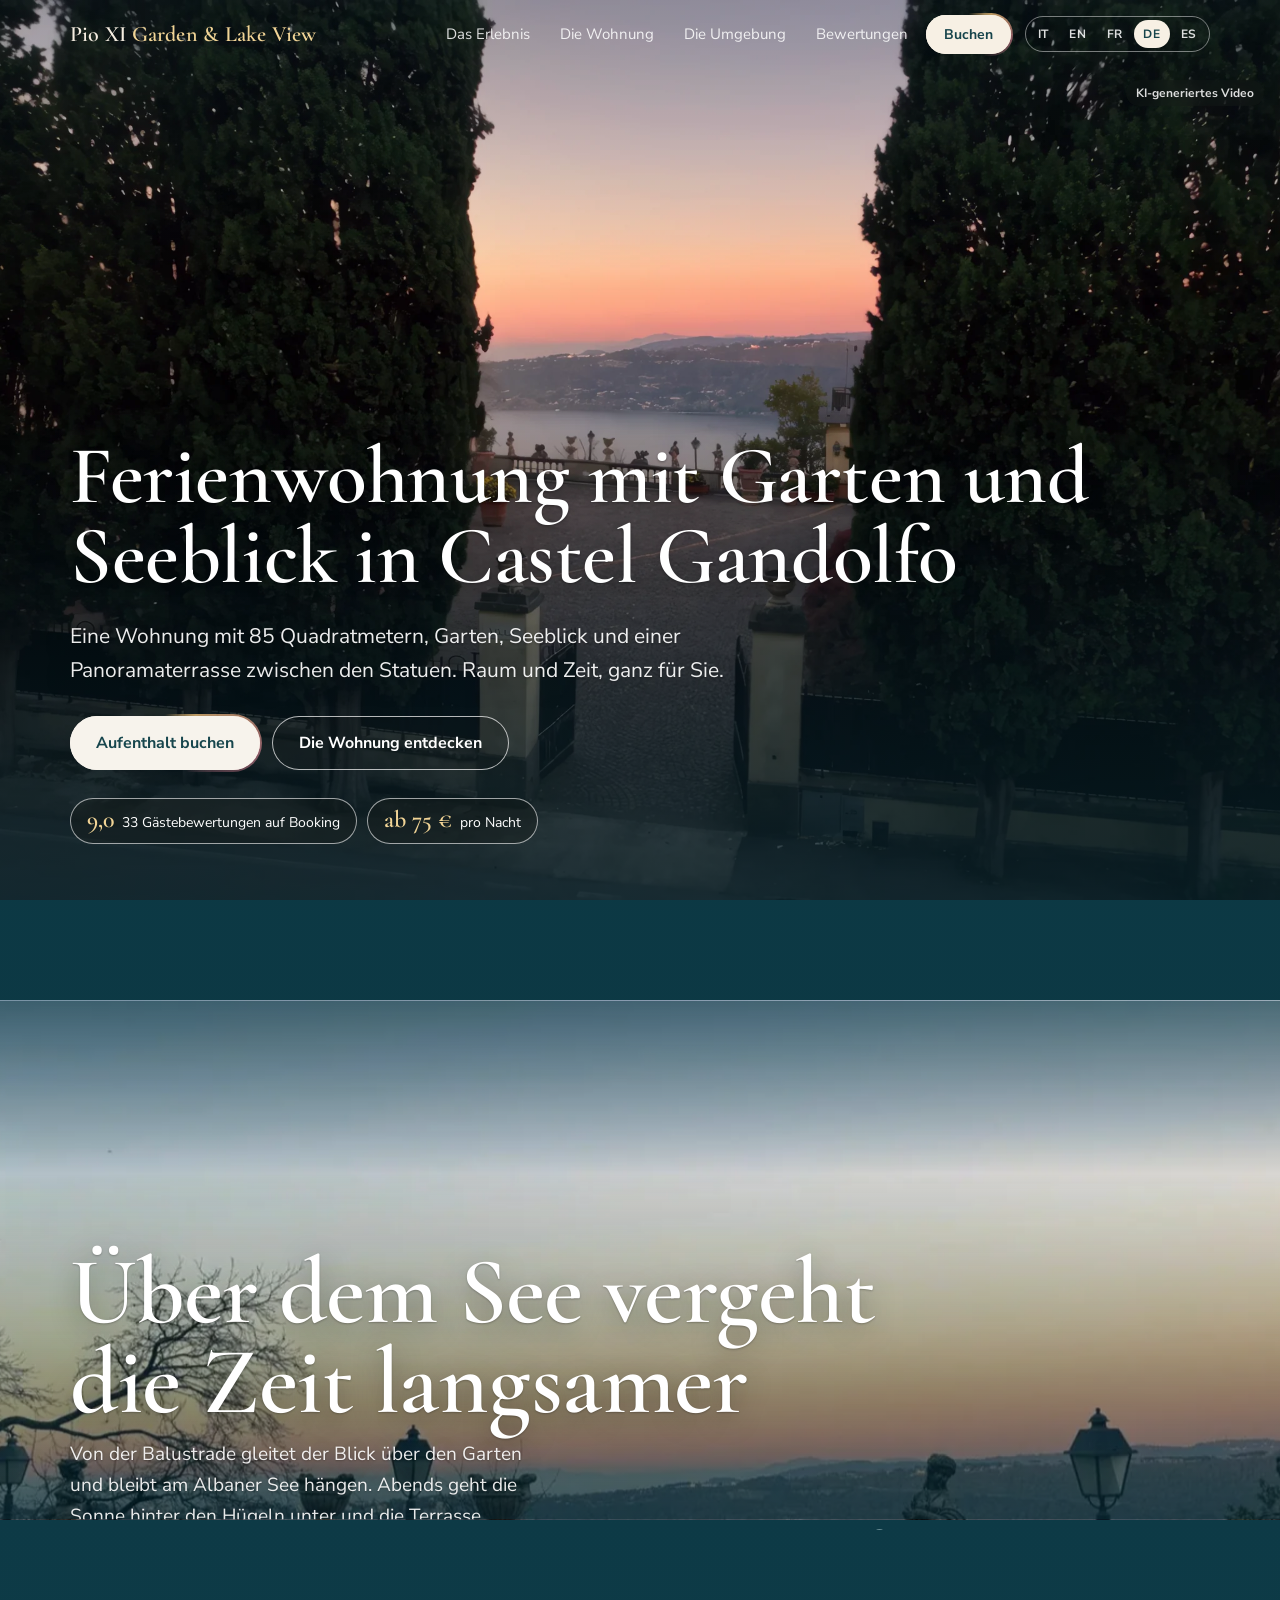
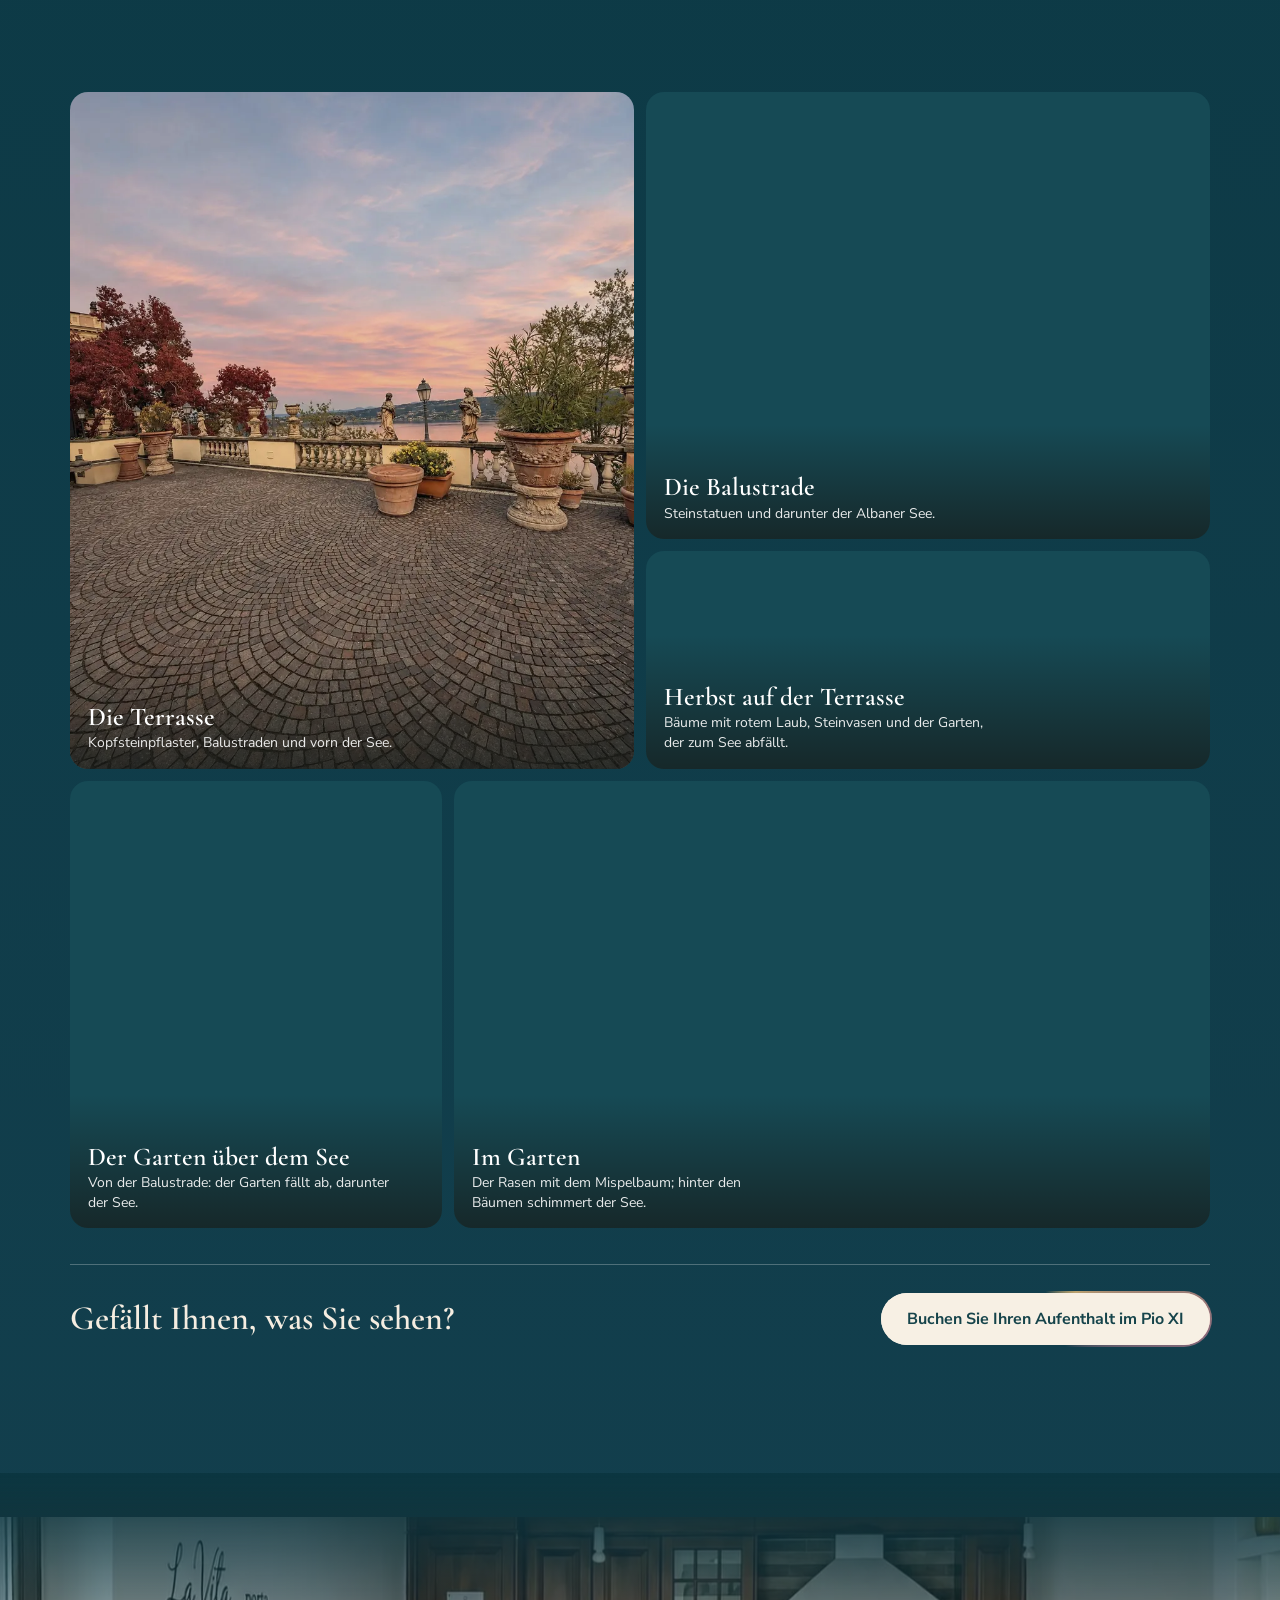
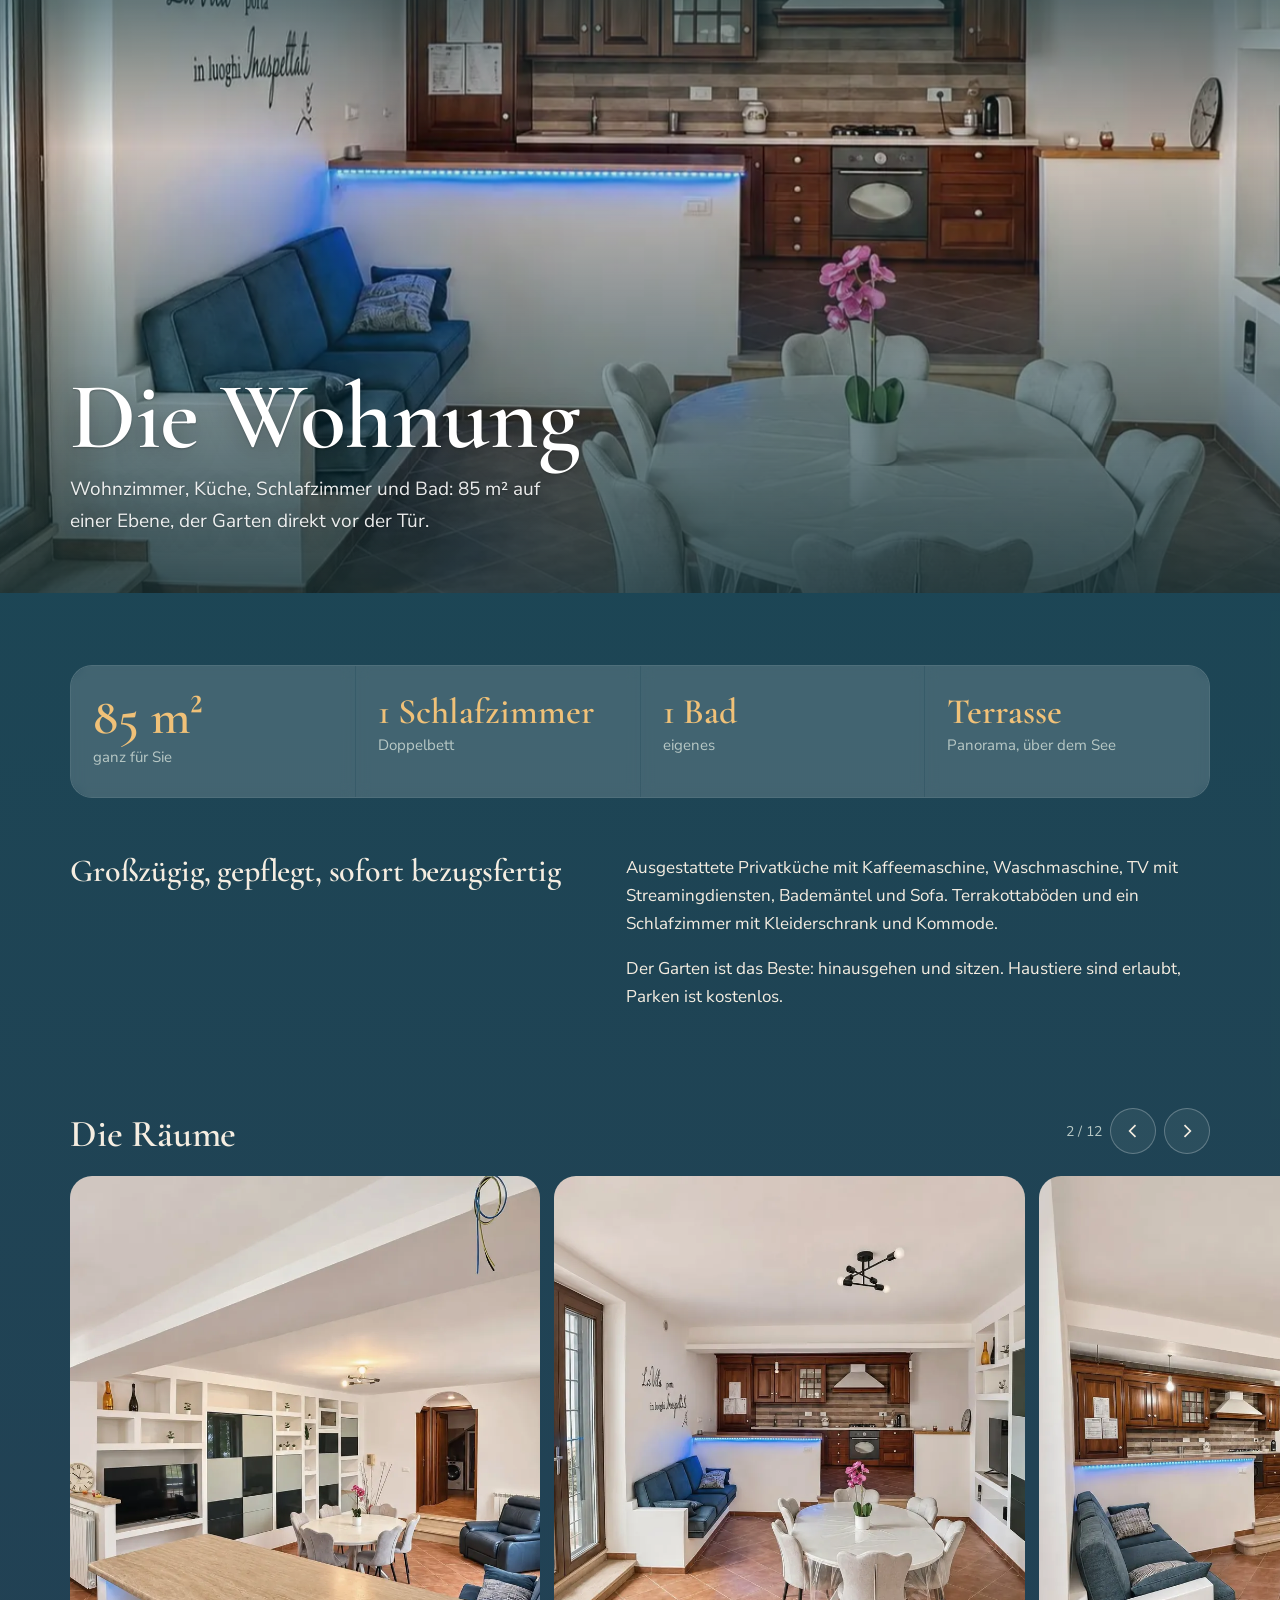
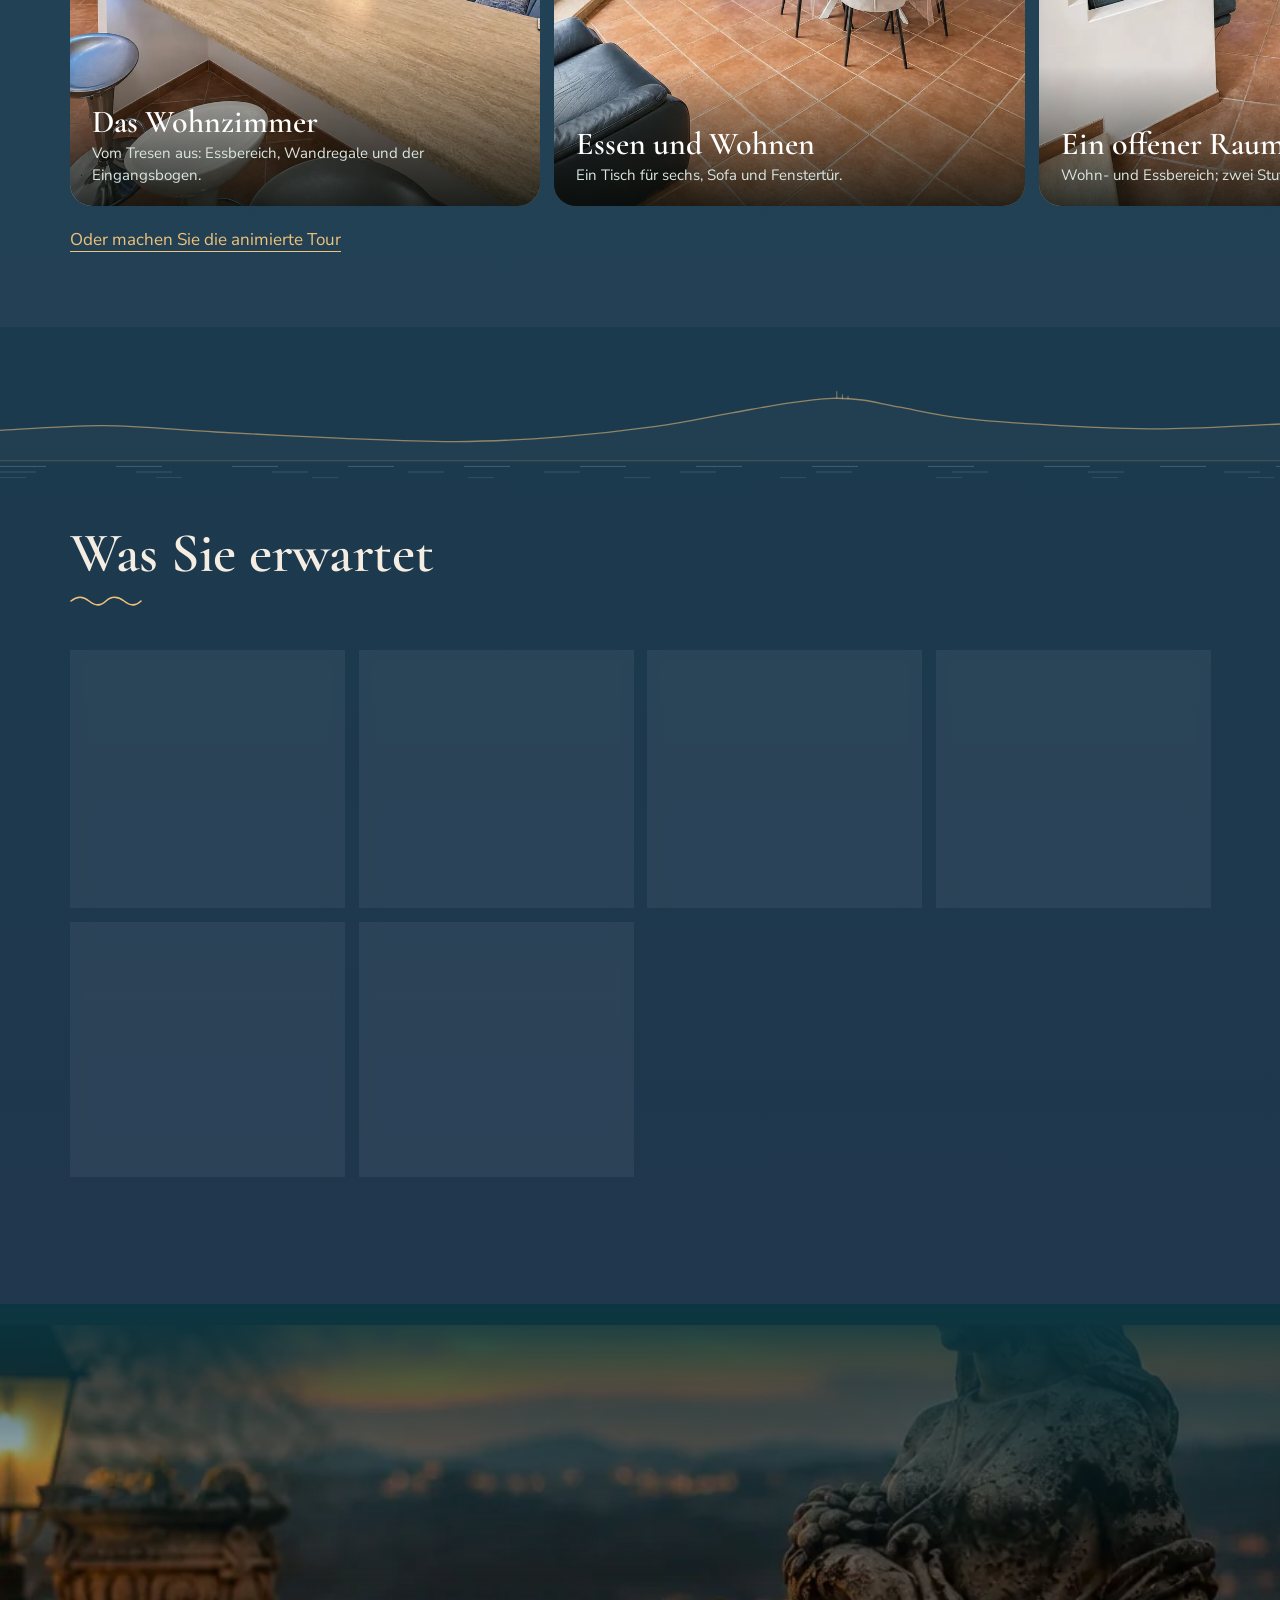
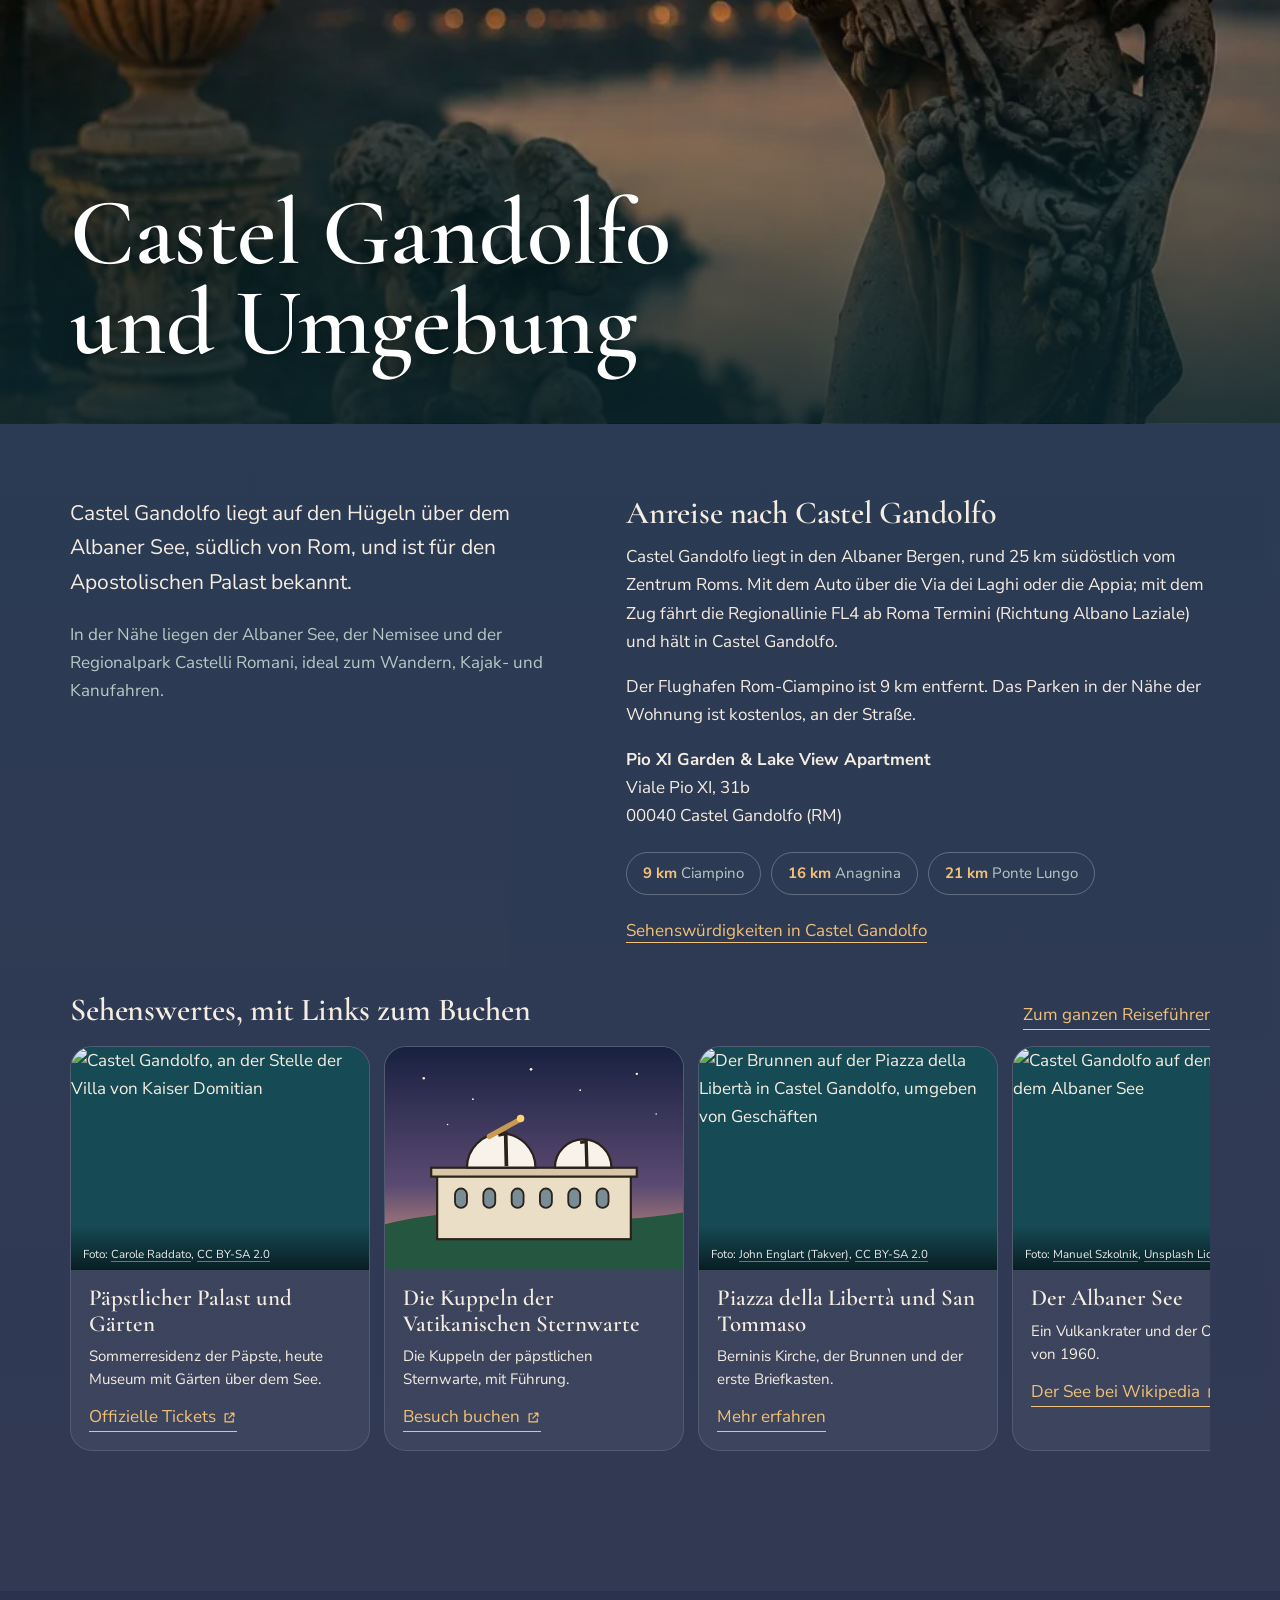
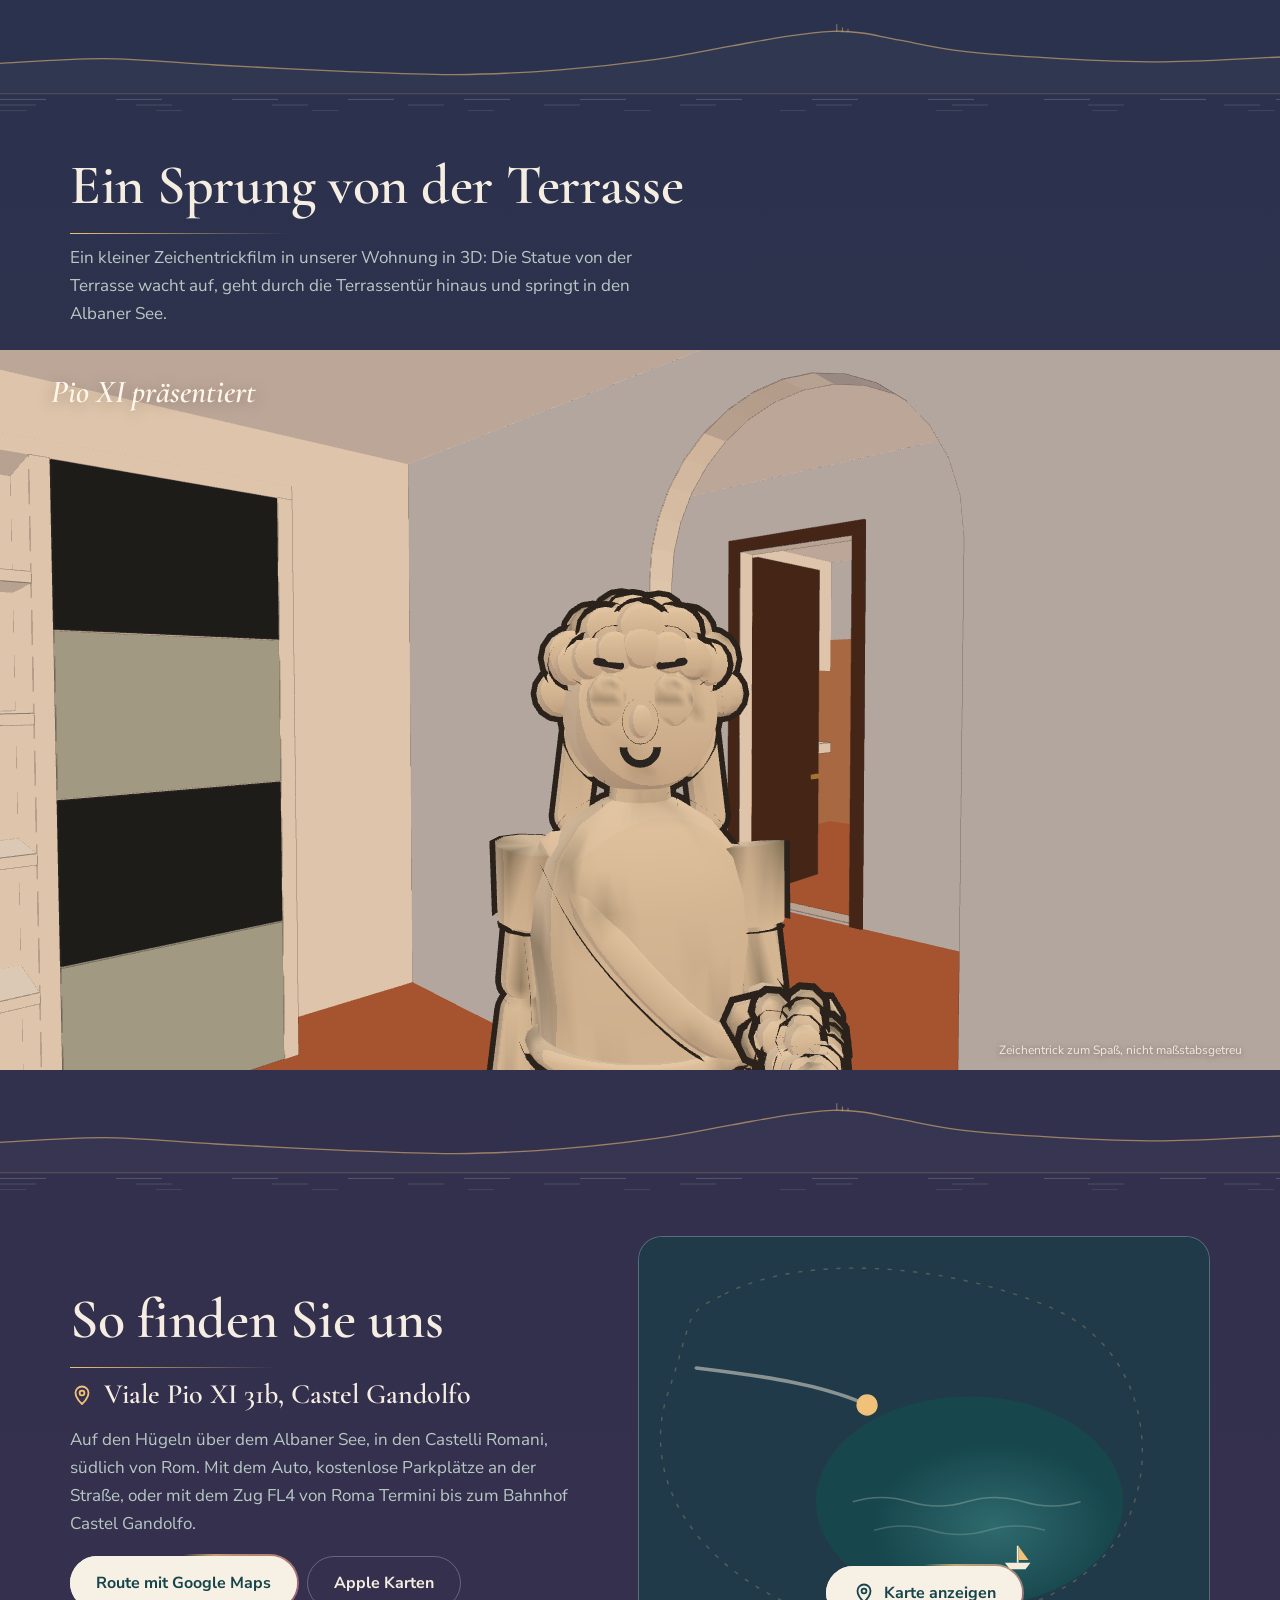
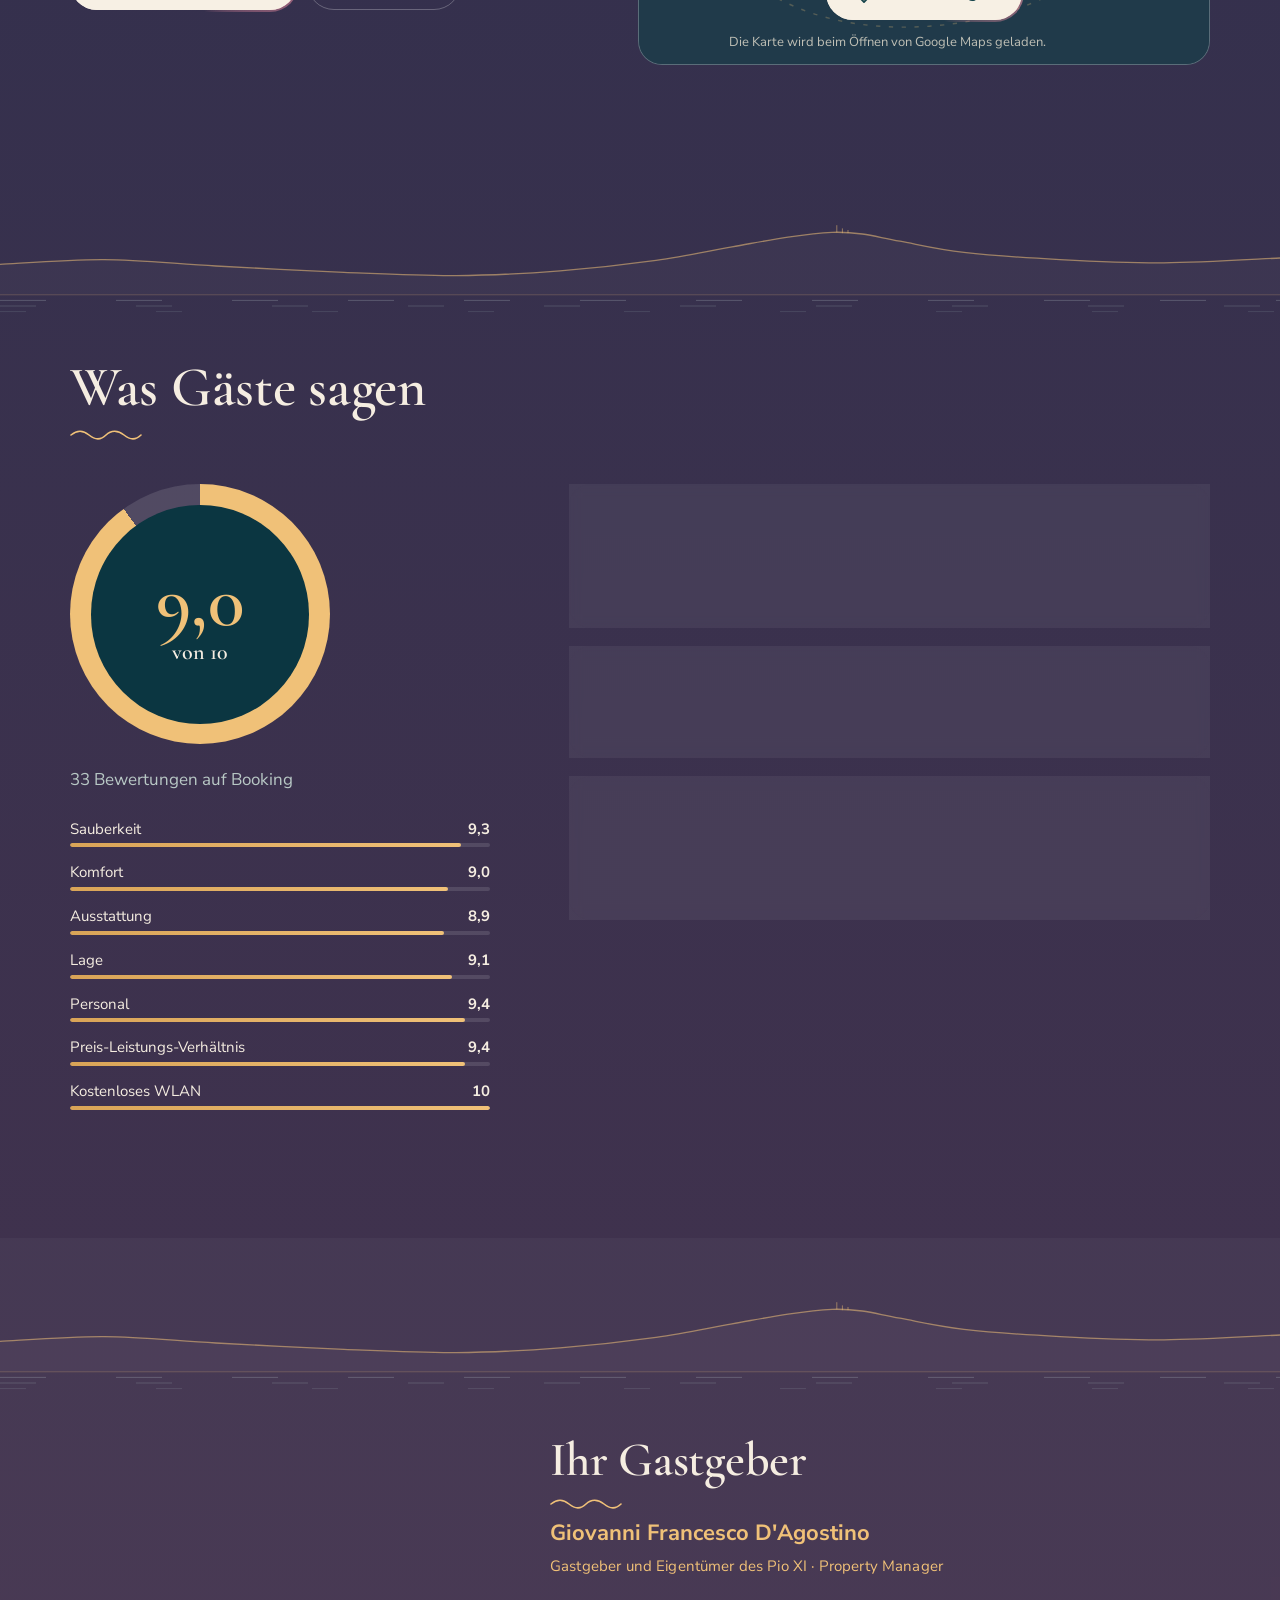
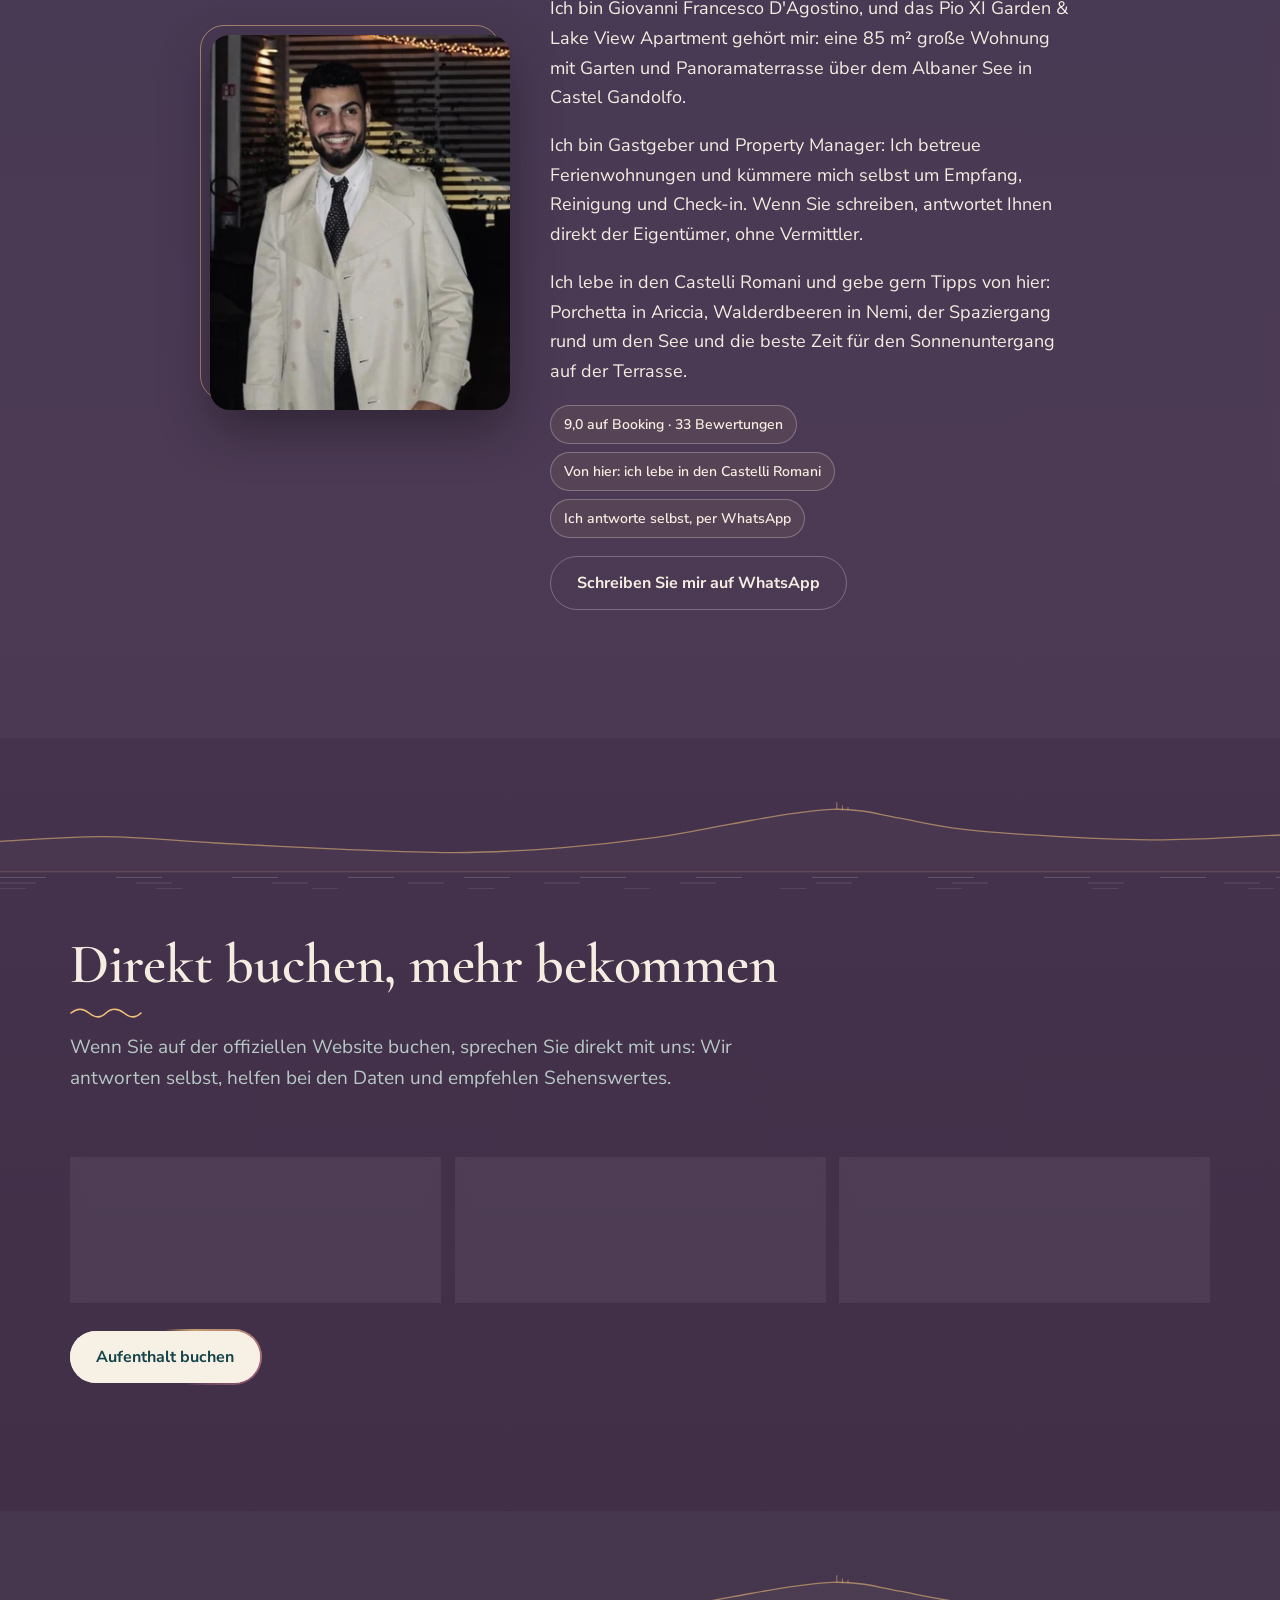
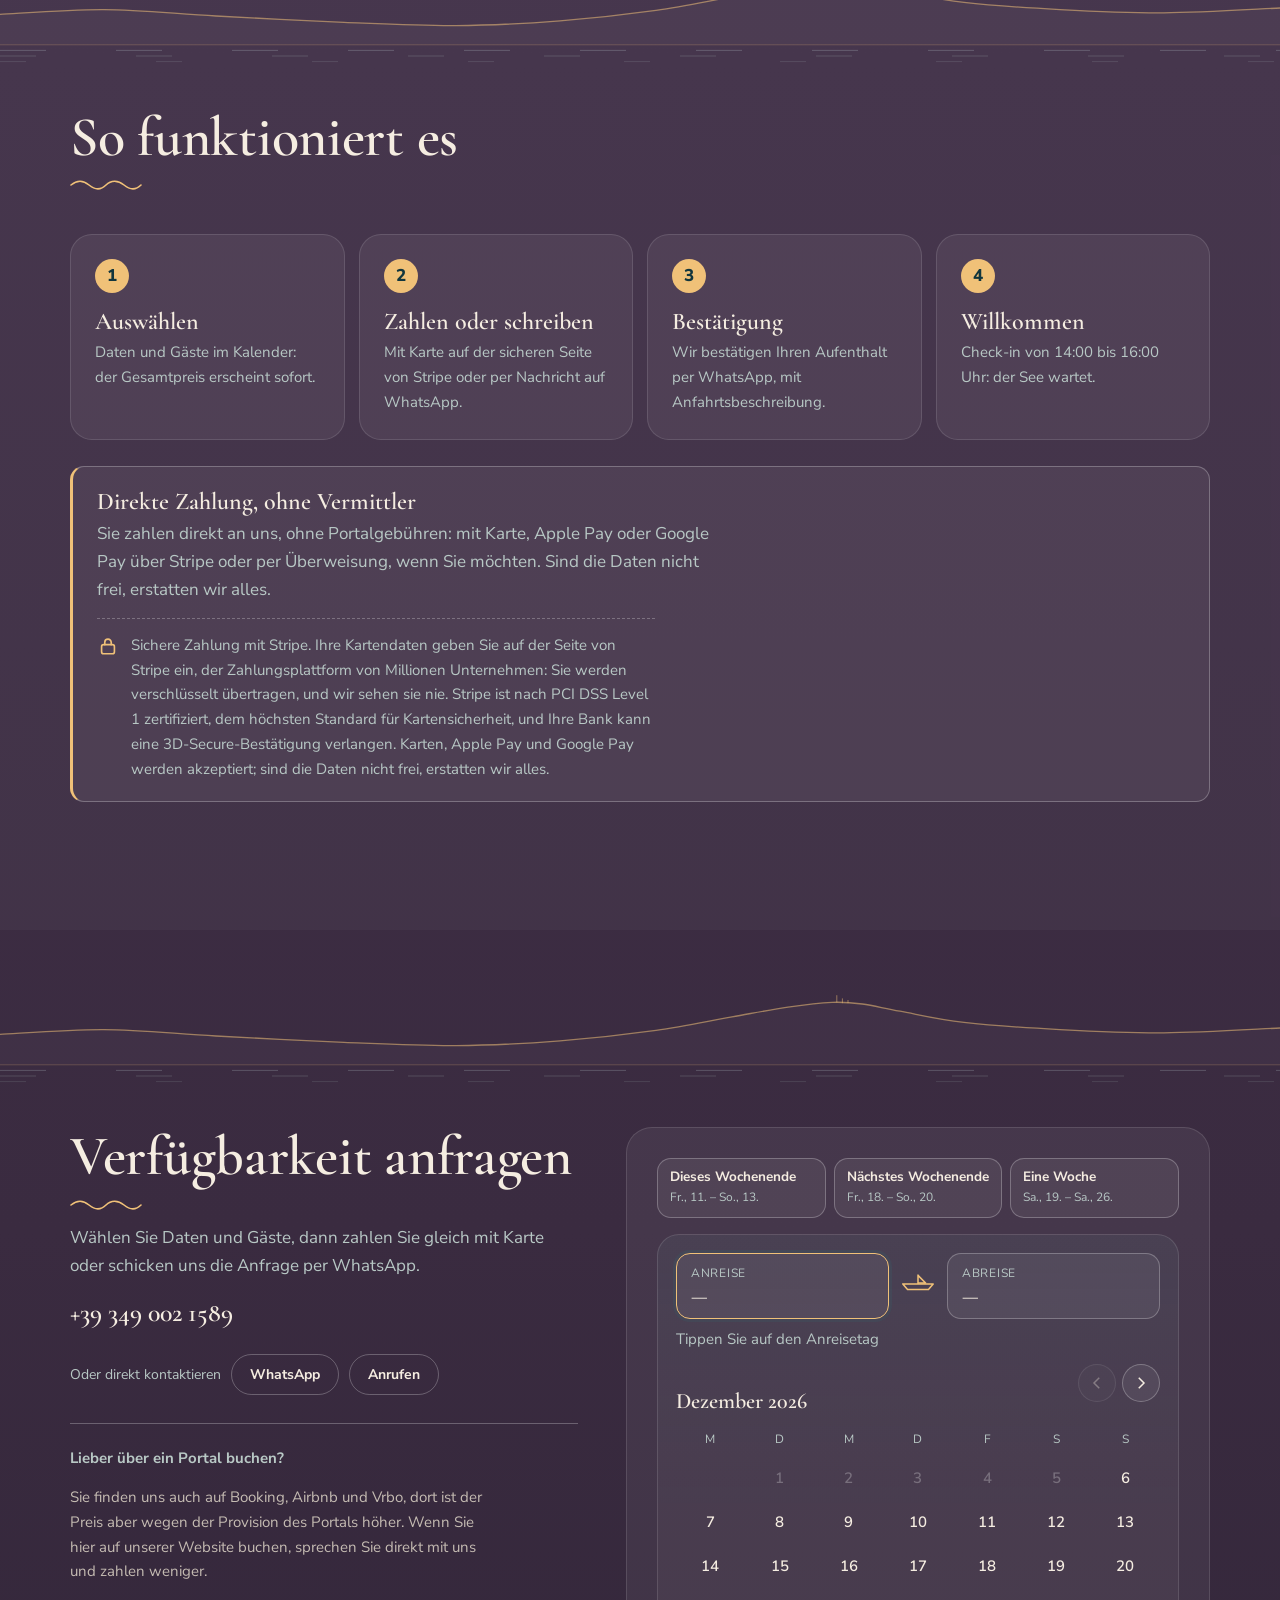
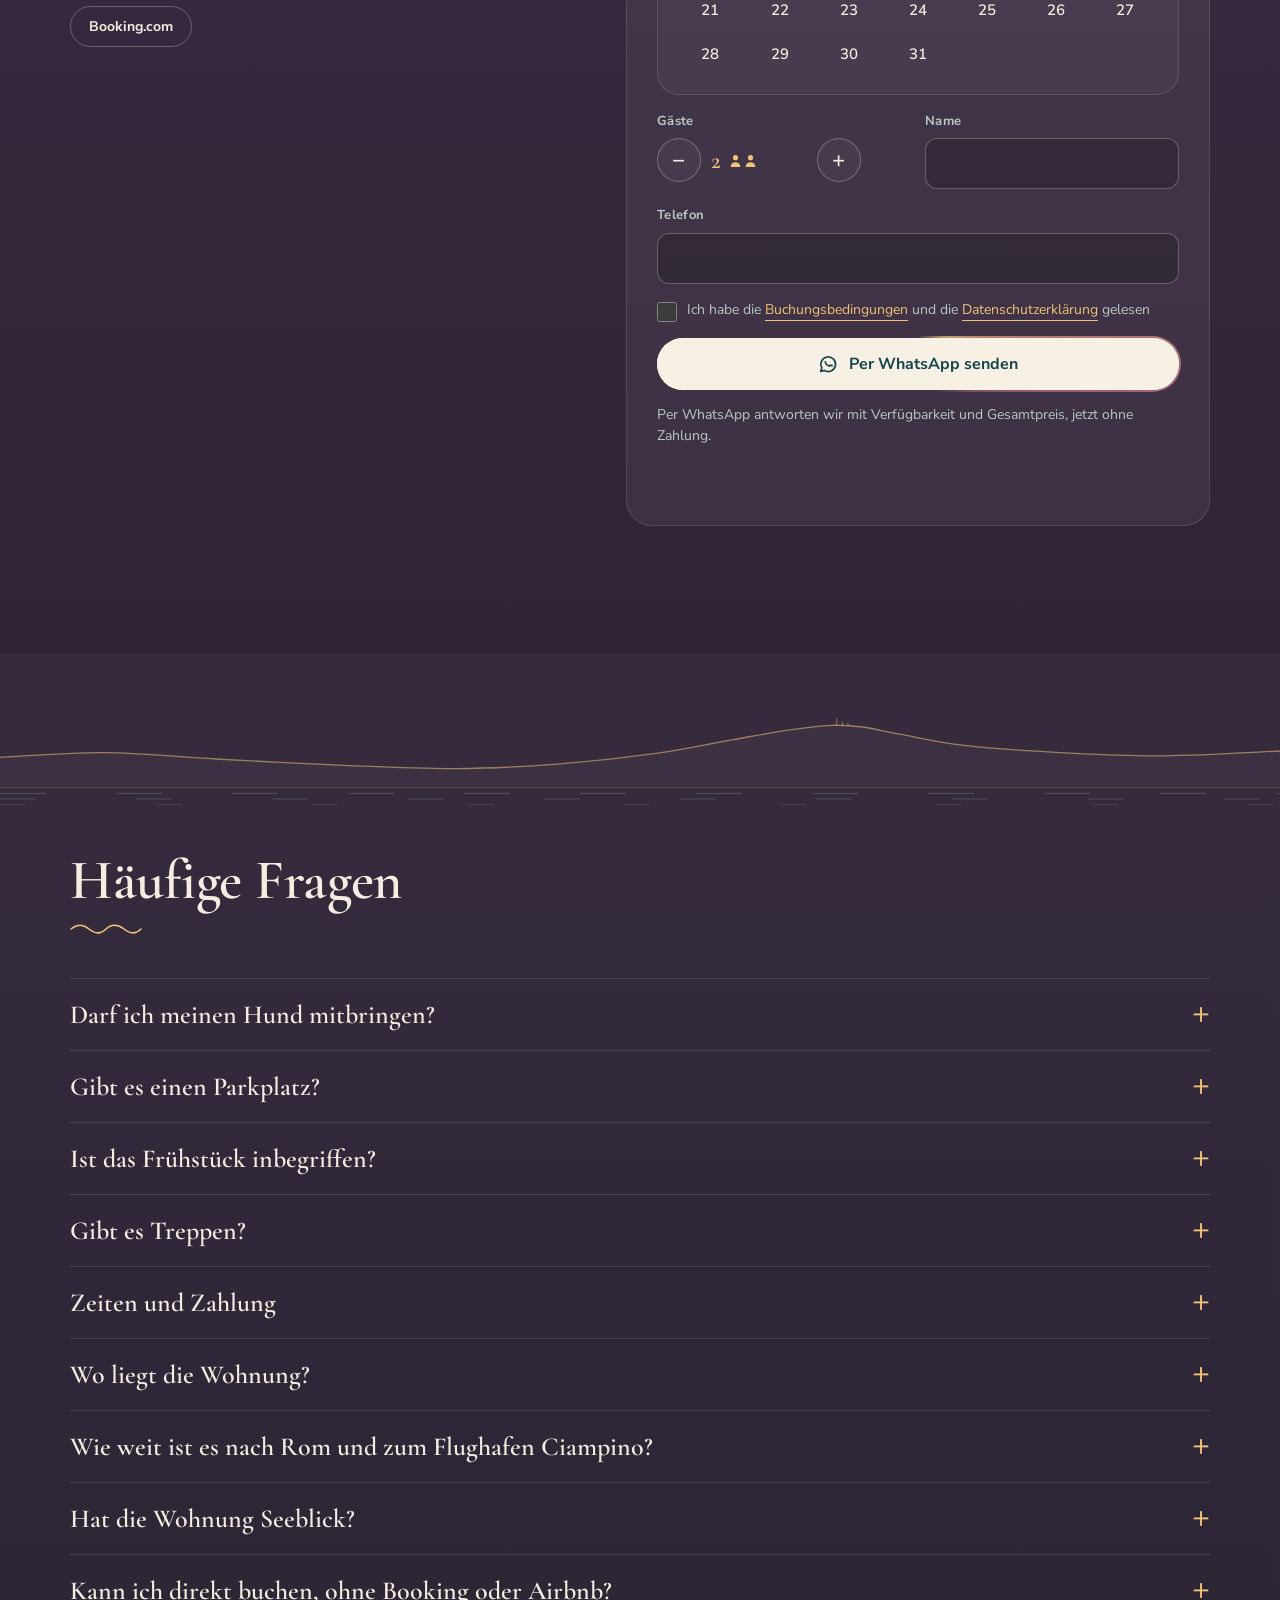
==== commit ebb16141: "Google Ads: conversioni impostabili da /admin (prenotazione pagata e contatto, incollando il codice " ====
--- a/de/index.html
+++ b/de/index.html
@@ -28,7 +28,7 @@
 <link rel="preload" as="image" type="image/webp" media="(min-width:701px)" href="../assets/cine/d/f001.webp" fetchpriority="high">
 <link rel="preconnect" href="https://fonts.googleapis.com"><link rel="preconnect" href="https://fonts.gstatic.com" crossorigin>
 <link rel="stylesheet" href="https://fonts.googleapis.com/css2?family=Cormorant+Garamond:wght@500;600&family=Nunito+Sans:ital,wght@0,400;0,700;0,800;1,400&display=swap">
-<link rel="stylesheet" href="../assets/site.css?v=dfd7bd46">
+<link rel="stylesheet" href="../assets/site.css?v=0fc94ded">
 <script type="application/ld+json">{"@context": "https://schema.org", "@graph": [{"@type": "LodgingBusiness", "@id": "https://pioxigarden.com/de/#lodging", "name": "Pio XI Garden & Lake View Apartment", "url": "https://pioxigarden.com/de/", "description": "85 m² Ferienwohnung in Castel Gandolfo mit Garten, Panoramaterrasse und Blick auf den Albaner See. Haustiere erlaubt, gratis Parken, ab 75 €/Nacht.", "inLanguage": "de", "image": ["https://pioxigarden.com/assets/img/lago-1400.webp", "https://pioxigarden.com/assets/img/soggiorno-1400.webp", "https://pioxigarden.com/assets/img/soggiorno-2-1400.webp", "https://pioxigarden.com/assets/img/soggiorno-3-1400.webp", "https://pioxigarden.com/assets/img/ingresso-1400.webp", "https://pioxigarden.com/assets/img/cucina-1400.webp", "https://pioxigarden.com/assets/img/cucina-2-1400.webp", "https://pioxigarden.com/assets/img/camera-1400.webp", "https://pioxigarden.com/assets/img/camera-2-1400.webp", "https://pioxigarden.com/assets/img/camera-3-1400.webp", "https://pioxigarden.com/assets/img/bagno-1055.webp", "https://pioxigarden.com/assets/img/terrazza-ampia-1400.webp", "https://pioxigarden.com/assets/img/terrazza-3-1400.webp", "https://pioxigarden.com/assets/img/terrazza-2-1400.webp", "https://pioxigarden.com/assets/img/lago-hero-1400.webp", "https://pioxigarden.com/assets/img/giardino-1400.webp", "https://pioxigarden.com/assets/img/pranzo-1400.webp", "https://pioxigarden.com/assets/img/idromassaggio-1400.webp", "https://pioxigarden.com/assets/img/divano-1400.webp"], "address": {"@type": "PostalAddress", "streetAddress": "Viale Pio XI, 31b", "addressLocality": "Castel Gandolfo", "addressRegion": "RM", "postalCode": "00040", "addressCountry": "IT"}, "priceRange": "from 75 EUR", "petsAllowed": true, "checkinTime": "14:00", "checkoutTime": "11:00", "identifier": "IT058022B4YTMCQX8U", "amenityFeature": [{"@type": "LocationFeatureSpecification", "name": "Garden", "value": true}, {"@type": "LocationFeatureSpecification", "name": "Panoramic terrace", "value": true}, {"@type": "LocationFeatureSpecification", "name": "Lake view", "value": true}, {"@type": "LocationFeatureSpecification", "name": "Private kitchen", "value": true}, {"@type": "LocationFeatureSpecification", "name": "Washing machine", "value": true}, {"@type": "LocationFeatureSpecification", "name": "Coffee machine", "value": true}, {"@type": "LocationFeatureSpecification", "name": "Free Wi-Fi", "value": true}, {"@type": "LocationFeatureSpecification", "name": "Free street parking", "value": true}, {"@type": "LocationFeatureSpecification", "name": "Pets allowed", "value": true}, {"@type": "LocationFeatureSpecification", "name": "Hot tub (shared)", "value": true}], "containsPlace": {"@type": "Apartment", "name": "Pio XI Garden & Lake View Apartment", "floorSize": {"@type": "QuantitativeValue", "value": 85, "unitCode": "MTK"}, "numberOfBedrooms": 1, "numberOfBathroomsTotal": 1, "petsAllowed": true}, "areaServed": {"@type": "City", "name": "Castel Gandolfo"}, "telephone": "+393490021589", "alternateName": ["Pio XI Garden and Lake View Apartment", "Pio XI Garden", "Pio XI Castel Gandolfo"], "hasMap": "https://www.google.com/maps/search/?api=1&query=Viale+Pio+XI+31b+00040+Castel+Gandolfo", "knowsLanguage": ["it", "en", "fr", "de", "es"], "sameAs": ["https://www.booking.com/searchresults.html?ss=Pio%20XI%20Garden%20%26%20Lake%20View%20Apartment%2C%20Castel%20Gandolfo"], "aggregateRating": {"@type": "AggregateRating", "ratingValue": 9.0, "bestRating": 10, "worstRating": 1, "reviewCount": 33}, "founder": {"@type": "Person", "@id": "https://pioxigarden.com/#host", "name": "Giovanni Francesco D'Agostino", "jobTitle": "Gastgeber und Property Manager", "image": "https://pioxigarden.com/assets/img/host2-640.jpg", "homeLocation": {"@type": "Place", "name": "Castelli Romani"}}, "paymentAccepted": "Credit card, Debit card, Apple Pay, Google Pay, Bank transfer", "currenciesAccepted": "EUR", "potentialAction": {"@type": "ReserveAction", "target": {"@type": "EntryPoint", "urlTemplate": "https://pioxigarden.com/de/#contatti", "actionPlatform": ["https://schema.org/DesktopWebPlatform", "https://schema.org/MobileWebPlatform"]}, "result": {"@type": "LodgingReservation", "name": "Pio XI Garden & Lake View Apartment"}}}, {"@type": "FAQPage", "inLanguage": "de", "mainEntity": [{"@type": "Question", "name": "Darf ich meinen Hund mitbringen?", "acceptedAnswer": {"@type": "Answer", "text": "Ja, Haustiere sind erlaubt. Nennen Sie uns Art und Größe in Ihrer Anfrage."}}, {"@type": "Question", "name": "Gibt es einen Parkplatz?", "acceptedAnswer": {"@type": "Answer", "text": "Ja, kostenlos, an der Straße."}}, {"@type": "Question", "name": "Ist das Frühstück inbegriffen?", "acceptedAnswer": {"@type": "Answer", "text": "Nein. Es gibt eine Privatküche, und im Ort finden Sie Cafés und Bäckereien."}}, {"@type": "Question", "name": "Gibt es Treppen?", "acceptedAnswer": {"@type": "Answer", "text": "Ja, zur Wohnung führen mehrere Treppen. Wenn Sie mit schwerem Gepäck reisen oder eingeschränkt mobil sind, schreiben Sie uns bitte vorher."}}, {"@type": "Question", "name": "Zeiten und Zahlung", "acceptedAnswer": {"@type": "Answer", "text": "Check-in 14:00-16:00 Uhr, Check-out 8:00-11:00 Uhr. Zahlung online mit Karte, Apple Pay oder Google Pay (über Stripe) oder per Überweisung nach Kontakt über WhatsApp."}}, {"@type": "Question", "name": "Wo liegt die Wohnung?", "acceptedAnswer": {"@type": "Answer", "text": "Im Viale Pio XI 31b in Castel Gandolfo (Rom), auf den Hügeln über dem Albaner See, südlich von Rom."}}, {"@type": "Question", "name": "Wie weit ist es nach Rom und zum Flughafen Ciampino?", "acceptedAnswer": {"@type": "Answer", "text": "Das Zentrum von Rom ist etwa 25 km entfernt. Der Flughafen Rom-Ciampino liegt 9 km entfernt, die Metro Anagnina 16 km und die Metro Ponte Lungo 21 km."}}, {"@type": "Question", "name": "Hat die Wohnung Seeblick?", "acceptedAnswer": {"@type": "Answer", "text": "Ja. Vom Haus aus sieht man den Albaner See; dazu gibt es einen Garten, und die Panoramaterrasse mit Statuen blickt auf den See."}}, {"@type": "Question", "name": "Kann ich direkt buchen, ohne Booking oder Airbnb?", "acceptedAnswer": {"@type": "Answer", "text": "Ja. Hier buchen Sie günstiger, ohne Portalgebühren, und sprechen direkt mit dem Eigentümer. Sie können mit Karte zahlen oder uns per WhatsApp schreiben."}}, {"@type": "Question", "name": "Was kostet eine Nacht?", "acceptedAnswer": {"@type": "Answer", "text": "Ab 75 € pro Nacht. Der Preis hängt von der Saison ab: Wählen Sie Ihre Daten im Formular, dann sehen Sie sofort den Gesamtpreis."}}]}, {"@type": "WebSite", "@id": "https://pioxigarden.com/#website", "name": "Pio XI Garden & Lake View Apartment", "alternateName": "Pio XI Garden", "url": "https://pioxigarden.com/", "inLanguage": ["it", "en", "fr", "de", "es"]}]}</script>
 </head>
 <body>
@@ -39,7 +39,7 @@
 <div class="hero cine cine-end hv" id="cine" style="--hd:var(--vh,100svh)">
 <div class="cine-st">
 <picture class="hbg"><source media="(max-width:700px)" type="image/webp" srcset="../assets/cine/m/f001.webp"><img src="../assets/cine/d/f001.webp" width="1152" height="648" alt="KI-generiertes Video vom Flug über die Terrasse am Albaner See" fetchpriority="high" decoding="async"></picture>
-<video class="hv-v" muted loop playsinline autoplay preload="auto" aria-hidden="true" data-d="../assets/media/volo-d.mp4" data-m="../assets/media/volo-m.mp4"></video>
+<video class="hv-v" muted loop playsinline autoplay preload="auto" aria-hidden="true" data-d="../assets/media/volo-d2.mp4" data-m="../assets/media/volo-m2.mp4"></video>
 <p class="cine-note">KI-generiertes Video</p>
 <div class="spot" aria-hidden="true"><p class="spot-a">Pio XI<small>Castel Gandolfo · Lago Albano</small></p><p class="spot-b">Tauchen Sie ein in den Zauber des Sees</p></div>
 <div class="wrap cine-txt">
@@ -184,7 +184,7 @@
 <p><b>Verantwortlicher.</b> Giovanni Francesco D'Agostino, Viale Pio XI, 31b, Castel Gandolfo, Italien. Kontakt: +39 349 002 1589 (WhatsApp).</p>
 <p><b>Verarbeitete Daten.</b> Name, Telefon, Reisedaten und Gästezahl, die Sie im Formular eingeben oder uns per WhatsApp senden. Bei Kartenzahlung erhebt Stripe E-Mail und Zahlungsdaten: Ihre Kartennummer sehen wir nicht.</p>
 <p><b>Zweck.</b> Um Ihre Anfrage zu beantworten und die Buchung abzuwickeln (vorvertragliche Maßnahmen). Die Ausweise der Gäste aufgrund gesetzlicher Pflicht.</p>
-<p><b>Empfänger.</b> Stripe (Kartenzahlungen), WhatsApp (Nachrichten) und Cloudflare (Hosting der Website). Mit Ihrer Cookie-Einwilligung: Google (Tag Manager und Analytics) und Microsoft Clarity, für anonyme Besuchsstatistiken. Wir verkaufen keine Daten. Die Fotos der Sehenswürdigkeiten im Bereich „Sehenswertes“ und im Reiseführer werden von den Seiten ihrer Fotografen geladen (Flickr, Unsplash, Pexels).</p>
+<p><b>Empfänger.</b> Stripe (Kartenzahlungen), WhatsApp (Nachrichten) und Cloudflare (Hosting der Website). Mit Ihrer Cookie-Einwilligung: Google (Tag Manager und Analytics) und Microsoft Clarity, für anonyme Besuchsstatistiken. Nur mit gesonderter Einwilligung: Google Ads, um zu sehen, welche Anzeigen zu Buchungen führen, ohne personalisierte Werbung. Wir verkaufen keine Daten. Die Fotos der Sehenswürdigkeiten im Bereich „Sehenswertes“ und im Reiseführer werden von den Seiten ihrer Fotografen geladen (Flickr, Unsplash, Pexels). <button type="button" class="t ckx">Cookie-Einstellungen</button></p>
 <p><b>Speicherdauer.</b> [Aufbewahrungsfrist noch festzulegen.]</p>
 <p><b>Ihre Rechte.</b> Auskunft, Berichtigung, Löschung, Einschränkung, Widerspruch. Schreiben Sie an +39 349 002 1589 (WhatsApp). Sie können sich auch an die italienische Datenschutzbehörde (Garante) wenden.</p>
 <p class="muted">Entwurf, nicht von einer Fachperson geprüft.</p></div></dialog>
@@ -206,5 +206,5 @@
 </dialog>
 <script>window.PX={"lang": "de", "phone": "393490021589", "email": "", "api": "", "gtm": "", "ed": {"here": "Hier hinzufügen", "what": "Was möchten Sie hinzufügen?", "kT": "Text", "kI": "Bild", "kB": "Schaltfläche", "hd": "Überschrift", "bd": "Text", "lab": "Text der Schaltfläche", "lnk": "Wohin sie führt", "lBook": "Zum Buchungsformular", "lWa": "Zu WhatsApp", "lTel": "Zum Telefon", "lUrl": "Zu einer Webadresse", "url": "Adresse (https://…)", "mod": "Bearbeiten", "up_": "Hoch", "dn": "Runter", "need": "Schreiben Sie mindestens eine Überschrift, einen Text oder den Text der Schaltfläche.", "badUrl": "Die Adresse muss mit https:// beginnen", "crop": "Zuschnitt", "hint": "Foto ziehen, um den Ausschnitt zu verschieben; mit dem Regler zoomen.", "zoom": "Zoom", "save": "Speichern", "cancel": "Abbrechen", "text": "Text", "tl": "Titel", "cl": "Bildunterschrift", "add": "Foto hinzufügen", "room": "Wohin gehört das Foto?", "del_": "Löschen", "rooms": {"ingresso": "Eingang", "soggiorno": "Wohnzimmer", "cucina": "Küche", "camera": "Schlafzimmer", "bagno": "Bad", "esterno": "Terrasse und Garten"}, "edit": "Seite bearbeiten", "done": "Fertig", "change": "Foto ändern", "reset": "Original", "up": "Wird hochgeladen…", "err": "Hochladen fehlgeschlagen. Bitte mit einem JPG- oder PNG-Foto erneut versuchen.", "cookie": "Wir verwenden Analyse-Cookies nur mit Ihrer Zustimmung, um die Website zu verbessern.", "ok": "Akzeptieren", "no": "Ablehnen", "more": "Datenschutz"}, "tu": {"of": "von", "pause": "Pause", "play": "Weiter", "auto": "Automatisch", "video": "Video", "media": "Echte Fotos und Videos"}, "ui": {"hello": "Guten Tag, ich möchte die Verfügbarkeit von Pio XI Garden & Lake View Apartment erfragen.", "arr": "Anreise", "dep": "Abreise", "gst": "Gäste", "nm": "Name", "subj": "Verfügbarkeitsanfrage", "n1": "Nacht", "nN": "Nächte", "pick": "Reisedaten wählen", "send": "Anfrage senden", "sending": "Wird gesendet…", "err": "Die Anfrage konnte nicht gesendet werden. Schreiben Sie uns per WhatsApp oder E-Mail.", "errDates": "Die Abreise muss nach der Anreise liegen.", "errReq": "Bitte Name und Telefonnummer angeben.", "errConsent": "Bitte Bedingungen und Datenschutz bestätigen, um die Anfrage zu senden.", "tel": "Telefon", "errNoDates": "Bitte An- und Abreisedatum wählen.", "paying": "Zahlung wird geöffnet…", "payErr": "Die Zahlung wurde nicht gestartet. Bitte erneut versuchen oder per WhatsApp schreiben.", "tot": "Gesamt", "per": "pro Nacht", "cln": "Reinigung", "bkT": "Ihr Aufenthalt am See", "or_": "oder", "note": "Sichere Zahlung: Ihre Kartendaten geben Sie auf der Seite von Stripe ein (PCI DSS Level 1, mit 3D Secure), wir sehen sie nie. Karte, Apple Pay oder Google Pay. Wir bestätigen die Verfügbarkeit innerhalb weniger Stunden; sind die Daten nicht frei, erstatten wir alles.", "waNote": "Per WhatsApp antworten wir mit Verfügbarkeit und Gesamtpreis, jetzt ohne Zahlung.", "errMin": "Der Mindestaufenthalt beträgt "}, "tour": [{"k": "lago", "t": "Der Albaner See", "c": "Castel Gandolfo liegt am Rand eines alten Vulkankraters, unten der See. Willkommen.", "box": [800, 560, 1900, 1050], "pin": null, "room": null, "eve": false, "intro": true, "media": [{"k": "lago", "type": "i", "t": "Der See von der Terrasse", "alt": "Terrasse mit Statuen und Laternen über dem Albaner See in der Dämmerung", "src": "../assets/img/lago-900.jpg", "srcset": "../assets/img/lago-480.webp 480w, ../assets/img/lago-900.webp 900w, ../assets/img/lago-1400.webp 1400w, ../assets/img/lago-1600.webp 1600w", "thumb": "../assets/img/lago-480.webp"}]}, {"k": "villa", "t": "Die Villa", "c": "Man kommt über den Viale Pio XI vor der rosa Villa mit dem Türmchen an.", "box": [240, 275, 580, 470], "pin": [140, 62], "room": null, "eve": false, "intro": false, "media": [{"k": "villa-c", "type": "i", "t": "Die Villa", "alt": "Fassade der Villa am Viale Pio XI in Castel Gandolfo", "src": "../assets/img/villa-c-900.jpg", "srcset": "../assets/img/villa-c-480.webp 480w, ../assets/img/villa-c-720.webp 720w, ../assets/img/villa-c-720.webp 720w, ../assets/img/villa-c-720.webp 720w", "thumb": "../assets/img/villa-c-480.webp"}]}, {"k": "terrazza", "t": "Die Terrasse über dem See", "c": "Die Terrasse der Villa: Statuen, Laternen und unter Ihnen der Albaner See.", "box": [585, 380, 400, 260], "pin": [585, 300], "room": null, "eve": false, "intro": false, "media": [{"k": "terrazza", "type": "v", "t": "Die Terrasse über dem See", "alt": "Balustrade mit Vasen und Putten auf der Terrasse, dahinter der Albaner See", "src": "../assets/media/terrazza.mp4", "webm": "../assets/media/terrazza.webm", "poster": "../assets/img/v-terrazza-720.webp", "thumb": "../assets/img/v-terrazza-480.webp"}, {"k": "lago", "type": "i", "t": "Der See von der Terrasse", "alt": "Terrasse mit Statuen und Laternen über dem Albaner See in der Dämmerung", "src": "../assets/img/lago-900.jpg", "srcset": "../assets/img/lago-480.webp 480w, ../assets/img/lago-900.webp 900w, ../assets/img/lago-1400.webp 1400w, ../assets/img/lago-1600.webp 1600w", "thumb": "../assets/img/lago-480.webp"}]}, {"k": "giardino", "t": "Der Garten", "c": "Der Rasen mit dem Mispelbaum, die Bäume und der aufblasbare Whirlpool zur gemeinsamen Nutzung.", "box": [900, 620, 560, 380], "pin": [892, 585], "room": null, "eve": false, "intro": false, "media": [{"k": "giardino", "type": "i", "t": "Im Garten", "alt": "Garten mit Rasen und Mispelbaum, dazwischen der See", "src": "../assets/img/giardino-900.jpg", "srcset": "../assets/img/giardino-480.webp 480w, ../assets/img/giardino-900.webp 900w, ../assets/img/giardino-1400.webp 1400w, ../assets/img/giardino-1744.webp 1744w", "thumb": "../assets/img/giardino-480.webp"}, {"k": "giardino-alto", "type": "v", "t": "Der Garten von oben", "alt": "Der Garten von der Terrasse aus, mit dem Albaner See", "src": "../assets/media/giardino.mp4", "webm": "../assets/media/giardino.webm", "poster": "../assets/img/v-giardino-720.webp", "thumb": "../assets/img/v-giardino-480.webp"}, {"k": "idromassaggio", "type": "i", "t": "Whirlpool", "alt": "Aufblasbarer Whirlpool im eingezäunten Garten", "src": "../assets/img/idromassaggio-900.jpg", "srcset": "../assets/img/idromassaggio-480.webp 480w, ../assets/img/idromassaggio-900.webp 900w, ../assets/img/idromassaggio-1400.webp 1400w, ../assets/img/idromassaggio-1744.webp 1744w", "thumb": "../assets/img/idromassaggio-480.webp"}]}, {"k": "soggiorno", "t": "Wohn- und Essbereich", "c": "Ein offener Raum mit Sofa, Esstisch, TV und der Küche im hinteren Teil.", "box": [470, 520, 600, 330], "pin": [470, 446], "room": "soggiorno", "eve": false, "intro": false, "media": [{"k": "soggiorno", "type": "i", "t": "Wohnzimmer", "alt": "Offener Wohnraum mit Sofa, Esstisch, TV und Küche", "src": "../assets/img/soggiorno-900.jpg", "srcset": "../assets/img/soggiorno-480.webp 480w, ../assets/img/soggiorno-900.webp 900w, ../assets/img/soggiorno-1400.webp 1400w, ../assets/img/soggiorno-1744.webp 1744w", "thumb": "../assets/img/soggiorno-480.webp"}, {"k": "pranzo", "type": "i", "t": "Essbereich", "alt": "Essbereich von der Theke aus: ovaler Tisch, TV-Wand und Sessel", "src": "../assets/img/pranzo-900.jpg", "srcset": "../assets/img/pranzo-480.webp 480w, ../assets/img/pranzo-900.webp 900w, ../assets/img/pranzo-1400.webp 1400w, ../assets/img/pranzo-1744.webp 1744w", "thumb": "../assets/img/pranzo-480.webp"}, {"k": "ingresso", "type": "i", "t": "Blick in den Wohnbereich", "alt": "Blick durch eine Tür und einen Bogen auf Wohnzimmer, Esstisch und Küche", "src": "../assets/img/ingresso-900.jpg", "srcset": "../assets/img/ingresso-480.webp 480w, ../assets/img/ingresso-900.webp 900w, ../assets/img/ingresso-1400.webp 1400w, ../assets/img/ingresso-1507.webp 1507w", "thumb": "../assets/img/ingresso-480.webp"}, {"k": "divano", "type": "i", "t": "Sofa", "alt": "Petrolfarbenes Sofa neben der Küchentheke", "src": "../assets/img/divano-900.jpg", "srcset": "../assets/img/divano-480.webp 480w, ../assets/img/divano-900.webp 900w, ../assets/img/divano-1400.webp 1400w, ../assets/img/divano-1744.webp 1744w", "thumb": "../assets/img/divano-480.webp"}]}, {"k": "cucina", "t": "Küche", "c": "Backofen, Gasherd, Dunstabzug, Kaffeemaschine und die Theke mit Hockern.", "box": [560, 520, 600, 330], "pin": [630, 446], "room": "cucina", "eve": false, "intro": false, "media": [{"k": "cucina", "type": "i", "t": "Küche", "alt": "Holzküche mit Backofen, Gasherd, Dunstabzug und Theke mit Hockern", "src": "../assets/img/cucina-900.jpg", "srcset": "../assets/img/cucina-480.webp 480w, ../assets/img/cucina-900.webp 900w, ../assets/img/cucina-1400.webp 1400w, ../assets/img/cucina-1744.webp 1744w", "thumb": "../assets/img/cucina-480.webp"}]}, {"k": "camera", "t": "Schlafzimmer", "c": "Doppelbett und zwei Kommoden vor einer salbeigrünen Wand.", "box": [340, 520, 600, 330], "pin": [240, 446], "room": "camera", "eve": false, "intro": false, "media": [{"k": "camera", "type": "i", "t": "Schlafzimmer", "alt": "Doppelzimmer mit salbeigrüner Wand und zwei Kommoden", "src": "../assets/img/camera-900.jpg", "srcset": "../assets/img/camera-480.webp 480w, ../assets/img/camera-900.webp 900w, ../assets/img/camera-1400.webp 1400w, ../assets/img/camera-2000.webp 2000w", "thumb": "../assets/img/camera-480.webp"}]}, {"k": "bagno", "t": "Bad", "c": "Aufsatzwaschbecken, runder Spiegel und Handtuchheizkörper.", "box": [340, 520, 600, 330], "pin": [339, 446], "room": "bagno", "eve": false, "intro": false, "media": [{"k": "bagno", "type": "i", "t": "Bad", "alt": "Bad mit Aufsatzwaschbecken und rundem Spiegel", "src": "../assets/img/bagno-900.jpg", "srcset": "../assets/img/bagno-480.webp 480w, ../assets/img/bagno-900.webp 900w, ../assets/img/bagno-1055.webp 1055w, ../assets/img/bagno-1055.webp 1055w", "thumb": "../assets/img/bagno-480.webp"}]}, {"k": "sera", "t": "Abend am See", "c": "Der Himmel leuchtet über dem Albaner See. Wählen Sie Ihre Daten – wir antworten persönlich.", "box": [860, 540, 1900, 1050], "pin": null, "room": null, "eve": true, "intro": true, "media": [{"k": "lago", "type": "i", "t": "Der See von der Terrasse", "alt": "Terrasse mit Statuen und Laternen über dem Albaner See in der Dämmerung", "src": "../assets/img/lago-900.jpg", "srcset": "../assets/img/lago-480.webp 480w, ../assets/img/lago-900.webp 900w, ../assets/img/lago-1400.webp 1400w, ../assets/img/lago-1600.webp 1600w", "thumb": "../assets/img/lago-480.webp"}]}], "scene": "../assets/img/tour-scene.svg"};</script>
 <script src="../assets/fisso.js?v=bd43770a"></script>
-<script src="../assets/site.js?v=69b3df55" defer></script>
+<script src="../assets/site.js?v=ccdaa072" defer></script>
 </body></html>
--- a/assets/site.css
+++ b/assets/site.css
@@ -1002,3 +1002,10 @@
 .bks .form:has(.done.on)>:not(.done){display:none}
 .bks .done.on{position:relative;inset:auto;min-height:62vh;background:none;clip-path:none;padding:24px 4px}
 .bks-bd:focus{outline:none}
+.ck .ck-o{border:0;margin:0;padding:0;min-width:0;display:grid;gap:10px}
+.ck .ck-o label{display:flex;gap:10px;align-items:flex-start;font-size:15px;line-height:1.4;cursor:pointer}
+.ck .ck-o input{width:20px;height:20px;margin:1px 0 0;flex:none;accent-color:var(--acc)}
+.ck div{flex-wrap:wrap}
+html:not(.ck-on) .ckx{display:none}
+.ck-on .ckx{display:inline;padding-block:0}
+.ck{background:rgba(9,40,48,.97);-webkit-backdrop-filter:blur(14px);backdrop-filter:blur(14px);z-index:70;box-shadow:0 18px 50px -12px rgba(0,0,0,.55)}
